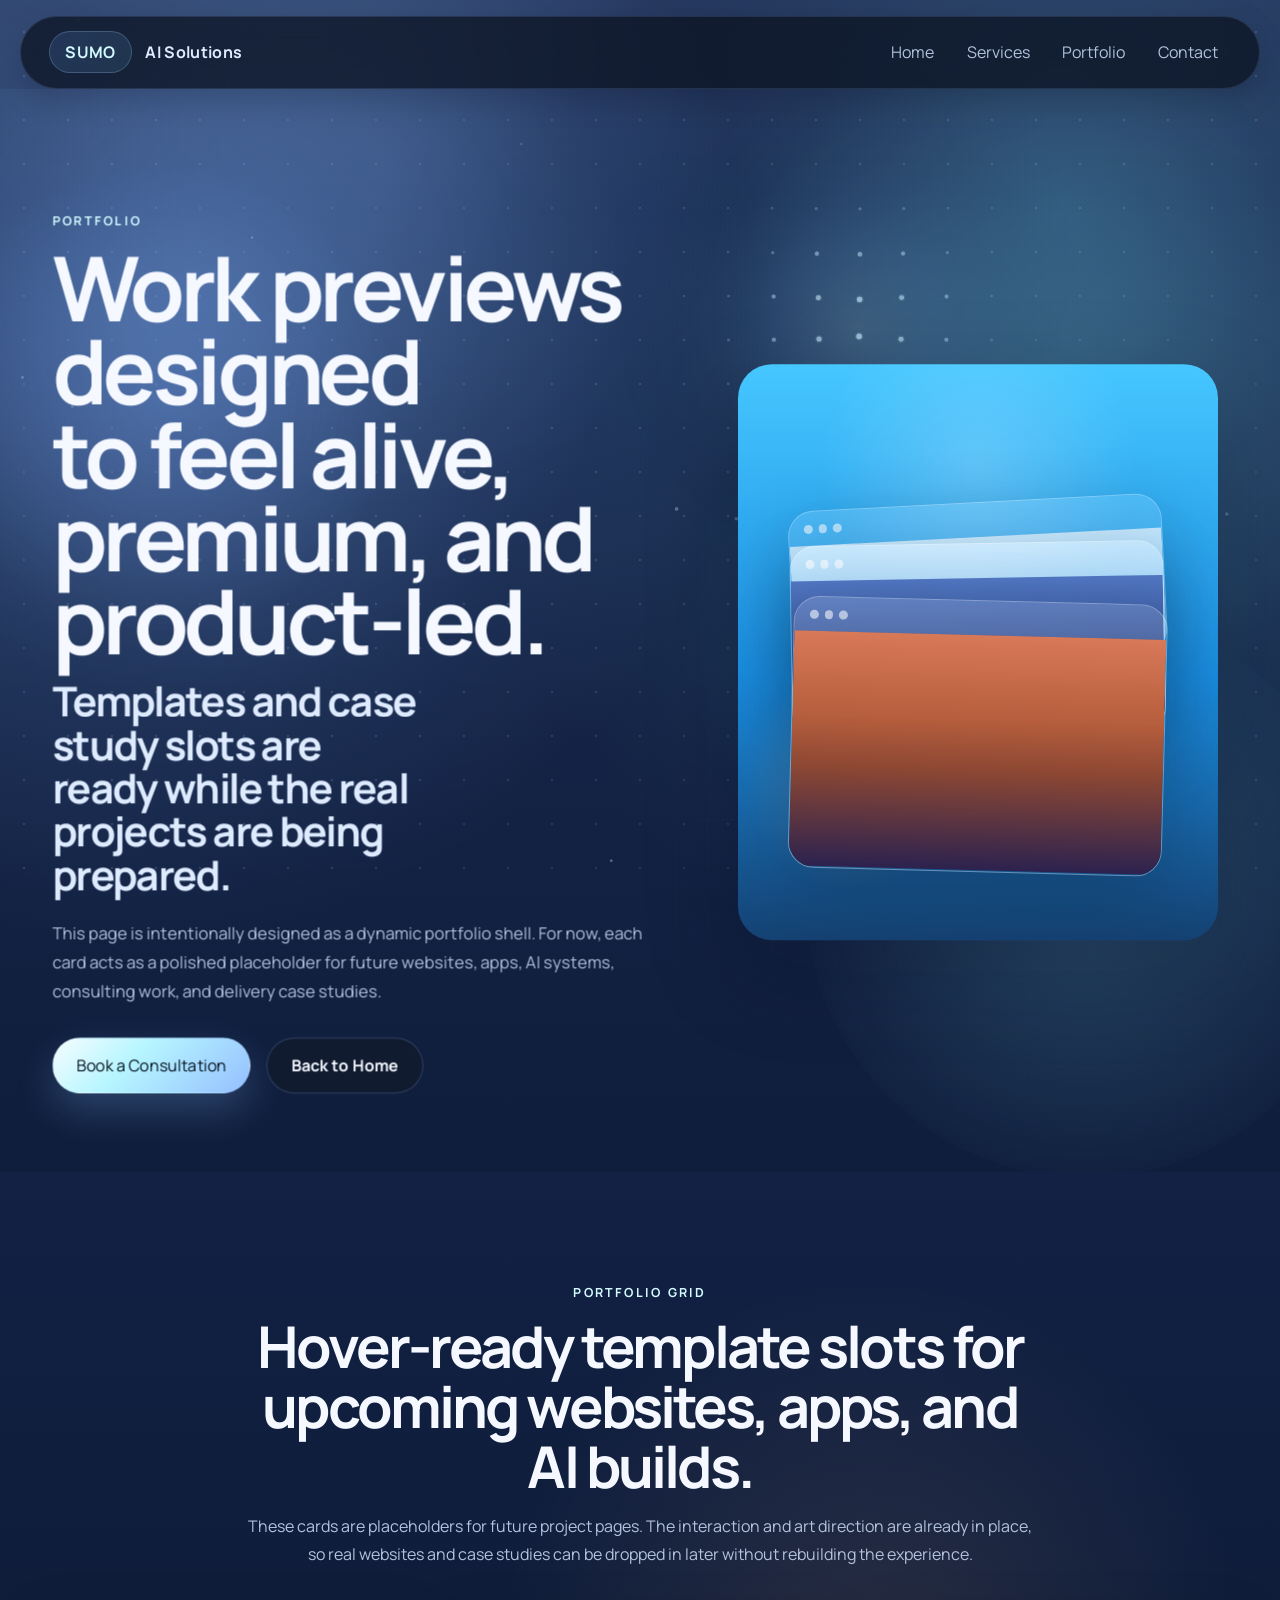
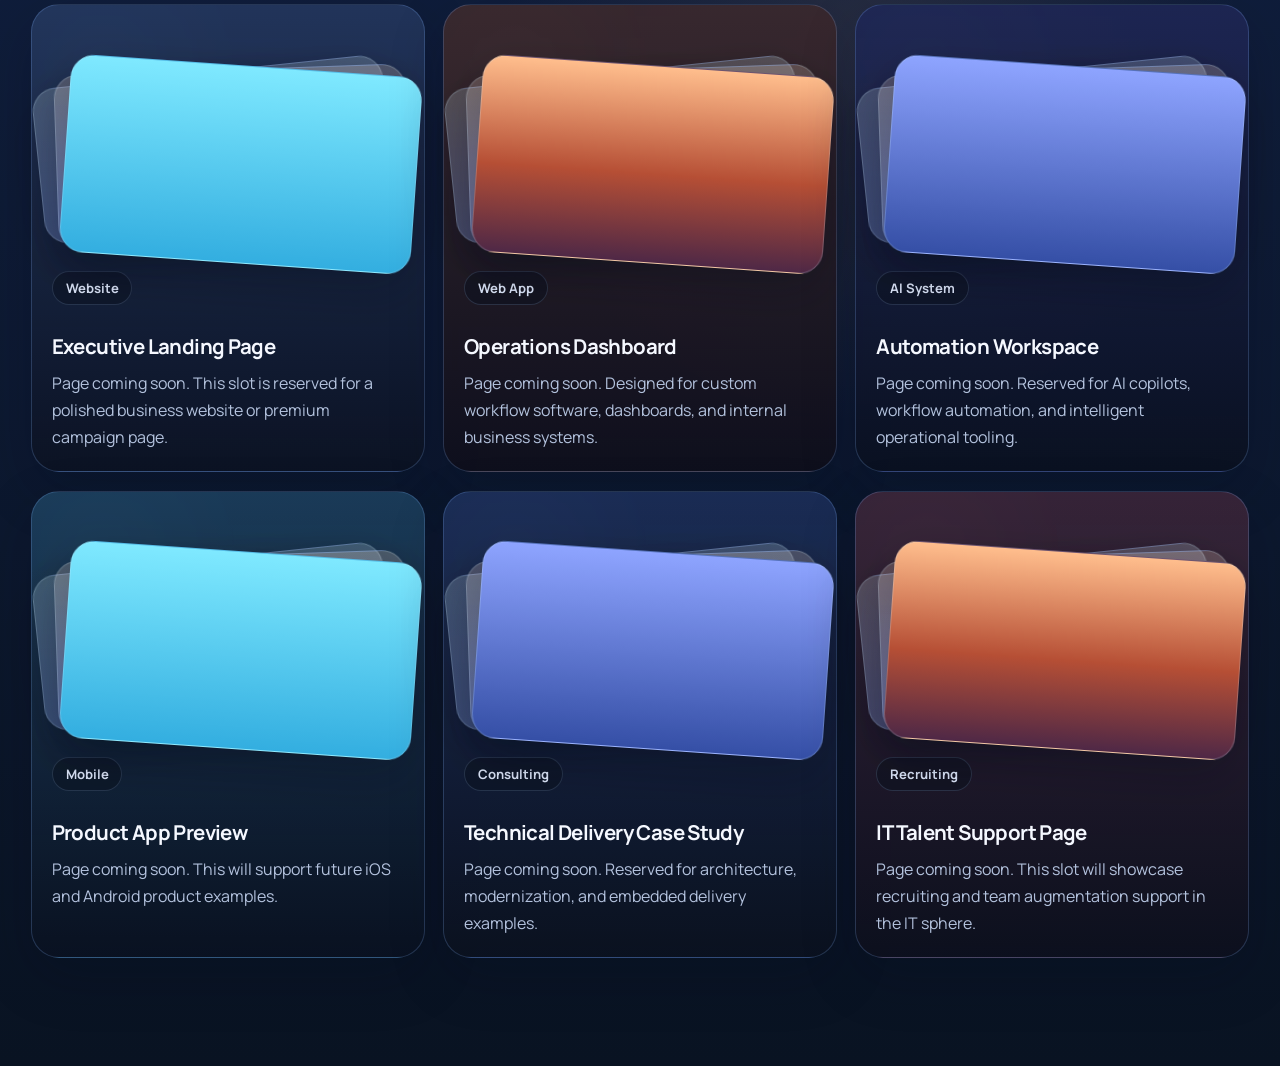
==== portfolio/index.html @ f22c7a48 "style changes and backend fixes" ====
<!DOCTYPE html>
<html lang="en">
<head>
  <meta charset="UTF-8">
  <meta name="viewport" content="width=device-width, initial-scale=1.0">
  <meta http-equiv="x-dns-prefetch-control" content="on">
  <meta name="robots" content="index, follow, max-image-preview:large, max-snippet:-1, max-video-preview:-1">
  <meta name="author" content="SUMO AI Solutions">
  <meta name="theme-color" content="#16315b">
  <meta
    name="description"
    content="Explore portfolio previews from SUMO AI Solutions across websites, web applications, mobile apps, AI automation, AI business integration, software consulting, IT services, technical delivery, and recruiting support."
  >
  <meta
    name="keywords"
    content="SUMO AI Solutions portfolio, website portfolio, business website portfolio, landing page portfolio, web application portfolio, custom software portfolio, mobile app portfolio, iOS app portfolio, Android app portfolio, AI automation portfolio, AI integration case studies, AI consulting portfolio, business automation portfolio, consulting case studies, IT solutions portfolio, IT services portfolio, systems integration portfolio, technical delivery portfolio, recruiting support portfolio, digital product portfolio"
  >
  <link rel="icon" type="image/svg+xml" href="../assets/favicon-sumo-mark.svg?v=20260413-1">
  <link rel="shortcut icon" href="../assets/favicon-sumo-mark.svg?v=20260413-1">
  <link rel="canonical" href="https://sumoaisolutions.com/portfolio/">
  <meta property="og:type" content="website">
  <meta property="og:site_name" content="SUMO AI Solutions">
  <meta property="og:title" content="SUMO AI Solutions Portfolio | Websites, Web Apps, AI Systems">
  <meta
    property="og:description"
    content="Portfolio previews for websites, web applications, mobile apps, AI systems, software consulting work, IT services, and technical delivery."
  >
  <meta property="og:url" content="https://sumoaisolutions.com/portfolio/">
  <meta property="og:image" content="https://sumoaisolutions.com/assets/sketches/sumo-banner.svg">
  <meta name="twitter:card" content="summary_large_image">
  <meta name="twitter:title" content="SUMO AI Solutions Portfolio | Websites, Web Apps, AI Systems">
  <meta
    name="twitter:description"
    content="Portfolio previews for websites, web applications, mobile apps, AI automation systems, software consulting work, IT services, and technical delivery."
  >
  <meta name="twitter:image" content="https://sumoaisolutions.com/assets/sketches/sumo-banner.svg">
  <title>SUMO AI Solutions Portfolio | Websites, Web Apps, AI Systems</title>
  <link rel="dns-prefetch" href="//fonts.googleapis.com">
  <link rel="dns-prefetch" href="//fonts.gstatic.com">
  <link rel="preconnect" href="https://fonts.googleapis.com">
  <link rel="preconnect" href="https://fonts.gstatic.com" crossorigin>
  <link
    href="https://fonts.googleapis.com/css2?family=Manrope:wght@400;700;800&display=swap"
    rel="stylesheet"
  >
  <link rel="preload" href="../style.css?v=20260413-1" as="style">
  <link rel="stylesheet" href="../style.css?v=20260413-1">
  <script type="application/ld+json">
    {
      "@context": "https://schema.org",
      "@graph": [
        {
          "@type": "CollectionPage",
          "@id": "https://sumoaisolutions.com/portfolio/#page",
          "url": "https://sumoaisolutions.com/portfolio/",
          "name": "SUMO AI Solutions Portfolio",
          "description": "Portfolio previews and future case studies for websites, web apps, mobile apps, AI integration, automation systems, software consulting, IT services, and technical delivery.",
          "isPartOf": {
            "@type": "WebSite",
            "@id": "https://sumoaisolutions.com/#website"
          }
        },
        {
          "@type": "BreadcrumbList",
          "itemListElement": [
            {
              "@type": "ListItem",
              "position": 1,
              "name": "Home",
              "item": "https://sumoaisolutions.com/"
            },
            {
              "@type": "ListItem",
              "position": 2,
              "name": "Portfolio",
              "item": "https://sumoaisolutions.com/portfolio/"
            }
          ]
        }
      ]
    }
  </script>
</head>
<body>
  <canvas class="dot-grid" id="dotGrid" aria-hidden="true"></canvas>

  <div class="page-shell">
    <header class="site-header">
      <a class="brand" href="../" aria-label="SUMO AI Solutions home">
        <span class="brand-mark">SUMO</span>
        <span class="brand-text">AI Solutions</span>
      </a>

      <nav class="site-nav" aria-label="Primary">
        <a href="../">Home</a>
        <a href="../#services">Services</a>
        <a href="./">Portfolio</a>
        <a href="../#contact">Contact</a>
      </nav>
    </header>

    <main>
      <section class="hero" id="portfolio">
        <div class="hero-backdrop" aria-hidden="true">
          <span class="hero-orb hero-orb-one" data-parallax-depth="18"></span>
          <span class="hero-orb hero-orb-two" data-parallax-depth="28"></span>
          <span class="hero-grid-plane" data-parallax-depth="10"></span>
        </div>

        <div class="hero-inner">
          <div class="hero-copy-shell" data-reveal>
            <div class="hero-copy" data-parallax-depth="12">
              <p class="eyebrow">Portfolio</p>
              <h1>Work previews designed to feel alive, premium, and product-led.</h1>
              <h2>Templates and case study slots are ready while the real projects are being prepared.</h2>
              <p class="hero-text">
                This page is intentionally designed as a dynamic portfolio shell. For now, each card acts as a
                polished placeholder for future websites, apps, AI systems, consulting work, and delivery case studies.
              </p>

              <div class="hero-actions">
                <button class="button button-primary" type="button" data-open-consultation>Book a Consultation</button>
                <a class="button button-secondary" href="../">Back to Home</a>
              </div>
            </div>
          </div>

          <div class="hero-panel-shell" data-reveal style="--reveal-delay: 160ms;">
            <div class="portfolio-hero-showcase" data-parallax-depth="20" aria-hidden="true">
              <div class="showcase-sky"></div>
              <div class="showcase-card showcase-card-back">
                <div class="showcase-browser-top">
                  <span></span>
                  <span></span>
                  <span></span>
                </div>
                <div class="showcase-card-fill showcase-card-fill-soft"></div>
              </div>
              <div class="showcase-card showcase-card-mid">
                <div class="showcase-browser-top">
                  <span></span>
                  <span></span>
                  <span></span>
                </div>
                <div class="showcase-card-fill showcase-card-fill-ui"></div>
              </div>
              <div class="showcase-card showcase-card-front">
                <div class="showcase-browser-top">
                  <span></span>
                  <span></span>
                  <span></span>
                </div>
                <div class="showcase-card-fill showcase-card-fill-sunset"></div>
              </div>
            </div>
          </div>
        </div>
      </section>

      <section class="section portfolio-gallery-section">
        <div class="portfolio-gallery-head" data-reveal>
          <p class="eyebrow">Portfolio Grid</p>
          <h2>Hover-ready template slots for upcoming websites, apps, and AI builds.</h2>
          <p>
            These cards are placeholders for future project pages. The interaction and art direction are already in place,
            so real websites and case studies can be dropped in later without rebuilding the experience.
          </p>
        </div>

        <div class="portfolio-grid">
          <article class="portfolio-template-card template-azure glass-panel" data-reveal style="--reveal-delay: 40ms;">
            <div class="template-stack">
              <div class="template-layer layer-back"></div>
              <div class="template-layer layer-mid"></div>
              <div class="template-layer layer-front"></div>
            </div>
            <div class="template-copy">
              <span class="card-tag">Website</span>
              <h3>Executive Landing Page</h3>
              <p>Page coming soon. This slot is reserved for a polished business website or premium campaign page.</p>
            </div>
          </article>

          <article class="portfolio-template-card template-sunset glass-panel" data-reveal style="--reveal-delay: 80ms;">
            <div class="template-stack">
              <div class="template-layer layer-back"></div>
              <div class="template-layer layer-mid"></div>
              <div class="template-layer layer-front"></div>
            </div>
            <div class="template-copy">
              <span class="card-tag">Web App</span>
              <h3>Operations Dashboard</h3>
              <p>Page coming soon. Designed for custom workflow software, dashboards, and internal business systems.</p>
            </div>
          </article>

          <article class="portfolio-template-card template-indigo glass-panel" data-reveal style="--reveal-delay: 120ms;">
            <div class="template-stack">
              <div class="template-layer layer-back"></div>
              <div class="template-layer layer-mid"></div>
              <div class="template-layer layer-front"></div>
            </div>
            <div class="template-copy">
              <span class="card-tag">AI System</span>
              <h3>Automation Workspace</h3>
              <p>Page coming soon. Reserved for AI copilots, workflow automation, and intelligent operational tooling.</p>
            </div>
          </article>

          <article class="portfolio-template-card template-skyline glass-panel" data-reveal style="--reveal-delay: 160ms;">
            <div class="template-stack">
              <div class="template-layer layer-back"></div>
              <div class="template-layer layer-mid"></div>
              <div class="template-layer layer-front"></div>
            </div>
            <div class="template-copy">
              <span class="card-tag">Mobile</span>
              <h3>Product App Preview</h3>
              <p>Page coming soon. This will support future iOS and Android product examples.</p>
            </div>
          </article>

          <article class="portfolio-template-card template-aurora glass-panel" data-reveal style="--reveal-delay: 200ms;">
            <div class="template-stack">
              <div class="template-layer layer-back"></div>
              <div class="template-layer layer-mid"></div>
              <div class="template-layer layer-front"></div>
            </div>
            <div class="template-copy">
              <span class="card-tag">Consulting</span>
              <h3>Technical Delivery Case Study</h3>
              <p>Page coming soon. Reserved for architecture, modernization, and embedded delivery examples.</p>
            </div>
          </article>

          <article class="portfolio-template-card template-signal glass-panel" data-reveal style="--reveal-delay: 240ms;">
            <div class="template-stack">
              <div class="template-layer layer-back"></div>
              <div class="template-layer layer-mid"></div>
              <div class="template-layer layer-front"></div>
            </div>
            <div class="template-copy">
              <span class="card-tag">Recruiting</span>
              <h3>IT Talent Support Page</h3>
              <p>Page coming soon. This slot will showcase recruiting and team augmentation support in the IT sphere.</p>
            </div>
          </article>
        </div>
      </section>
    </main>
  </div>

  <div class="consultation-modal" id="consultationModal" hidden>
    <div class="consultation-overlay" data-close-consultation></div>
    <div class="consultation-dialog glass-panel" role="dialog" aria-modal="true" aria-labelledby="consultationTitle">
      <button class="consultation-close" type="button" aria-label="Close consultation form" data-close-consultation>&times;</button>

      <div class="consultation-head">
        <p class="eyebrow">Book a Consultation</p>
        <h2 id="consultationTitle">Tell us what you are trying to build.</h2>
        <p>
          Share the project details, requirements, and any examples or ideas in one clear brief.
          Your request and attachments are sent directly to SUMO AI Solutions for review.
        </p>
      </div>

      <form class="consultation-form" id="consultationForm" data-endpoint="https://script.google.com/macros/s/AKfycbzSDoKrP5WWN14kzDUCTtE5N9jBej-nVHb2ZEJLPkccyhfFOqykzQCnPzPtrISZbTLETw/exec">
        <div class="form-grid">
          <label class="form-field">
            <span>First Name</span>
            <input type="text" name="first_name" placeholder="John" required>
          </label>
          <label class="form-field">
            <span>Last Name</span>
            <input type="text" name="last_name" placeholder="Smith" required>
          </label>
          <label class="form-field">
            <span>Email</span>
            <input type="email" name="email" placeholder="john@company.com" required>
          </label>
          <label class="form-field">
            <span>Phone Number</span>
            <input type="tel" name="phone" placeholder="+1 (555) 123-4567">
          </label>
          <label class="form-field form-field-full">
            <span>What are you trying to accomplish?</span>
            <textarea name="project_description" rows="6" placeholder="Describe the website, app, AI automation, or technical system you want to build. You can also include example links, ideas, or references in this same message." required></textarea>
          </label>
          <label class="form-field form-field-full">
            <span>Attachments</span>
            <input type="file" name="attachments" multiple accept=".pdf,.doc,.docx,.txt,.png,.jpg,.jpeg,.zip">
            <small>Attach briefs, screenshots, requirement docs, or wireframes. Up to 10 MB per file.</small>
          </label>
        </div>

        <div class="consultation-actions">
          <button class="button button-primary" type="submit">Send Consultation Request</button>
          <button class="button button-secondary" type="button" data-close-consultation>Cancel</button>
        </div>

        <p class="consultation-status" id="consultationStatus" aria-live="polite">
          Share your project details and attachments. We will receive them by email and in Google Drive.
        </p>
      </form>
    </div>
  </div>

  <script src="../script.js?v=20260413-1"></script>
</body>
</html>
---- style.css ----
:root {
  --bg: #182b53;
  --bg-deep: #0d1831;
  --bg-soft: #21477d;
  --surface: rgba(16, 27, 48, 0.76);
  --surface-soft: rgba(22, 38, 68, 0.74);
  --surface-strong: rgba(20, 33, 61, 0.88);
  --border: rgba(134, 181, 255, 0.22);
  --border-strong: rgba(195, 230, 255, 0.34);
  --text: #f5f8ff;
  --muted: #b3c2dd;
  --muted-strong: #e1ebff;
  --cyan: #8feeff;
  --cyan-strong: #d3fbff;
  --blue: #8ab7ff;
  --blue-soft: #c3d9ff;
  --amber: #ffb26f;
  --shadow-soft: 0 20px 56px rgba(5, 12, 28, 0.2);
  --shadow-medium: 0 28px 84px rgba(4, 10, 24, 0.28);
  --radius-xl: 32px;
  --radius-lg: 24px;
  --radius-md: 18px;
  --container: 1880px;
  --hero-container: 1880px;
  --ease-out: cubic-bezier(0.22, 1, 0.36, 1);
}

* {
  box-sizing: border-box;
}

html {
  scroll-behavior: smooth;
}

.hero,
.section,
.site-footer {
  scroll-margin-top: 118px;
}

body {
  margin: 0;
  min-width: 320px;
  font-family: "Manrope", sans-serif;
  color: var(--text);
  background:
    radial-gradient(circle at 10% 12%, rgba(133, 186, 255, 0.3), transparent 24%),
    radial-gradient(circle at 84% 16%, rgba(129, 232, 255, 0.18), transparent 24%),
    radial-gradient(circle at 68% 62%, rgba(255, 189, 132, 0.1), transparent 20%),
    linear-gradient(180deg, #1a2d56 0%, #112042 48%, #091322 100%);
  overflow-x: hidden;
}

body::before {
  content: "";
  position: fixed;
  inset: 0;
  background:
    linear-gradient(180deg, rgba(255, 255, 255, 0.05), transparent 24%),
    radial-gradient(circle at 30% 18%, rgba(131, 184, 255, 0.14), transparent 30%),
    radial-gradient(circle at 76% 70%, rgba(126, 238, 255, 0.11), transparent 26%);
  pointer-events: none;
  z-index: 0;
}

a {
  color: inherit;
  text-decoration: none;
}

button,
a,
canvas {
  -webkit-tap-highlight-color: transparent;
}

.dot-grid {
  position: fixed;
  inset: 0;
  width: 100%;
  height: 100%;
  z-index: 0;
  pointer-events: none;
  transform: translateZ(0);
  backface-visibility: hidden;
}

.page-shell {
  position: relative;
  z-index: 1;
  width: 100%;
}

main,
.section,
.site-footer {
  width: 100%;
}

.site-header {
  width: min(calc(100vw - 40px), var(--hero-container));
  position: sticky;
  top: 1rem;
  z-index: 30;
  display: flex;
  align-items: center;
  justify-content: space-between;
  gap: 1.5rem;
  margin: 1rem auto 0;
  padding-inline: clamp(20px, 2.2vw, 34px);
  padding-top: 0.9rem;
  padding-bottom: 0.9rem;
  border: 1px solid rgba(150, 190, 255, 0.14);
  border-radius: 999px;
  background: rgba(10, 17, 31, 0.72);
  backdrop-filter: blur(14px);
  -webkit-backdrop-filter: blur(14px);
  box-shadow: 0 10px 30px rgba(2, 7, 18, 0.18);
}

.brand {
  display: inline-flex;
  align-items: center;
  gap: 0.85rem;
  font-weight: 700;
  letter-spacing: 0.02em;
}

.brand-mark {
  display: inline-flex;
  align-items: center;
  justify-content: center;
  min-width: 3.65rem;
  padding: 0.56rem 0.95rem;
  border-radius: 999px;
  border: 1px solid rgba(172, 219, 255, 0.22);
  background: linear-gradient(135deg, rgba(104, 151, 255, 0.18), rgba(119, 229, 255, 0.1));
  color: var(--cyan-strong);
}

.brand-text {
  color: var(--muted-strong);
}

.site-nav {
  display: inline-flex;
  align-items: center;
  gap: 0.4rem;
  flex-wrap: wrap;
}

.site-nav a,
.footer-links a,
.text-link {
  position: relative;
  color: var(--muted);
  transition: color 180ms ease, transform 180ms ease;
}

.site-nav a {
  padding: 0.55rem 0.82rem;
  border-radius: 999px;
}

.site-nav a::after,
.footer-links a::after,
.text-link::after {
  content: "";
  position: absolute;
  left: 0.8rem;
  right: 0.8rem;
  bottom: 0.35rem;
  height: 1px;
  transform: scaleX(0);
  transform-origin: left;
  background: linear-gradient(90deg, rgba(185, 245, 255, 0.95), rgba(125, 174, 255, 0.82));
  transition: transform 220ms var(--ease-out);
}

.footer-links a::after,
.text-link::after {
  left: 0;
  right: 0;
  bottom: -0.18rem;
}

.site-nav a:hover,
.site-nav a:focus-visible,
.footer-links a:hover,
.footer-links a:focus-visible,
.text-link:hover,
.text-link:focus-visible {
  color: var(--text);
}

.site-nav a:hover::after,
.site-nav a:focus-visible::after,
.footer-links a:hover::after,
.footer-links a:focus-visible::after,
.text-link:hover::after,
.text-link:focus-visible::after {
  transform: scaleX(1);
}

.hero {
  position: relative;
  width: 100%;
  min-height: 100vh;
  min-height: 100svh;
  overflow: hidden;
  isolation: isolate;
  padding-block: clamp(110px, 13vh, 170px) clamp(68px, 9vh, 110px);
}

.hero::before {
  content: "";
  position: absolute;
  inset: 0;
  background:
    radial-gradient(circle at 16% 18%, rgba(138, 184, 255, 0.22), transparent 30%),
    radial-gradient(circle at 84% 24%, rgba(130, 234, 255, 0.16), transparent 26%),
    linear-gradient(180deg, rgba(10, 16, 30, 0.02), rgba(10, 16, 30, 0.18));
  pointer-events: none;
  z-index: -2;
}

.hero-inner {
  position: relative;
  width: min(calc(100vw - 40px), var(--hero-container));
  max-width: none;
  min-height: calc(100vh - clamp(178px, 22vh, 240px));
  min-height: calc(100svh - clamp(178px, 22vh, 240px));
  margin: 0 auto;
  padding-inline: clamp(20px, 2.8vw, 52px);
  display: grid;
  grid-template-columns: minmax(0, 1fr) minmax(380px, 520px);
  align-items: center;
  gap: clamp(2rem, 4.4vw, 6rem);
}

.hero-backdrop {
  position: absolute;
  inset: 0;
  z-index: -1;
  pointer-events: none;
}

.hero-orb,
.hero-grid-plane,
.hero-copy,
.hero-panel {
  will-change: transform;
}

.hero-orb {
  position: absolute;
  border-radius: 50%;
}

.hero-orb-one {
  top: 7%;
  left: -4rem;
  width: min(36vw, 31rem);
  height: min(36vw, 31rem);
  background: radial-gradient(circle, rgba(125, 169, 255, 0.24) 0%, rgba(125, 169, 255, 0.08) 52%, transparent 76%);
}

.hero-orb-two {
  right: -6rem;
  bottom: 0;
  width: min(44vw, 38rem);
  height: min(44vw, 38rem);
  background: radial-gradient(circle, rgba(130, 232, 255, 0.2) 0%, rgba(130, 232, 255, 0.06) 54%, transparent 78%);
}

.hero-grid-plane {
  position: absolute;
  right: clamp(2rem, 5vw, 5rem);
  bottom: clamp(1rem, 4vw, 3rem);
  width: min(42vw, 34rem);
  height: min(24vw, 20rem);
  border-radius: 24px;
  opacity: 0.34;
  background:
    linear-gradient(rgba(166, 207, 255, 0.07) 1px, transparent 1px),
    linear-gradient(90deg, rgba(166, 207, 255, 0.07) 1px, transparent 1px);
  background-size: 32px 32px;
  mask-image: linear-gradient(180deg, rgba(0, 0, 0, 0.95), transparent 100%);
}

.hero-copy-shell,
.hero-panel-shell {
  position: relative;
  z-index: 1;
  width: 100%;
}

.hero-panel-shell {
  display: flex;
  justify-content: flex-end;
}

.hero-copy {
  max-width: 860px;
}

.eyebrow {
  display: inline-flex;
  align-items: center;
  gap: 0.45rem;
  margin: 0 0 1rem;
  color: var(--cyan-strong);
  text-transform: uppercase;
  letter-spacing: 0.18em;
  font-size: 0.78rem;
  font-weight: 700;
}

.hero h1,
.hero h2,
.section-heading h2,
.contact-copy h2,
.portfolio-copy h2 {
  margin: 0;
}

.hero h1 {
  font-size: clamp(3.1rem, 7vw, 6.6rem);
  line-height: 0.93;
  letter-spacing: -0.05em;
  text-wrap: balance;
}

.hero h2 {
  margin-top: 1.1rem;
  max-width: 14ch;
  font-size: clamp(1.55rem, 3.2vw, 2.8rem);
  line-height: 1.06;
  letter-spacing: -0.04em;
  color: #deebff;
}

.hero-text,
.section-heading p,
.service-card p,
.audience-card p,
.about-copy p,
.about-card p,
.metric-card p,
.highlight-card p,
.contact-copy p,
.portfolio-copy p,
.site-footer p,
.hero-footnote,
.panel-footer-copy p {
  color: var(--muted);
  line-height: 1.75;
}

.hero-text {
  max-width: 62ch;
  margin: 1.35rem 0 0;
  font-size: 1.04rem;
}

.hero-actions,
.contact-actions,
.portfolio-actions {
  display: flex;
  flex-wrap: wrap;
  gap: 1rem;
  margin-top: 2rem;
}

.hero-badges {
  display: flex;
  flex-wrap: wrap;
  gap: 0.75rem;
  margin-top: 1.6rem;
}

.hero-badges a,
.card-tag {
  display: inline-flex;
  align-items: center;
  justify-content: center;
  min-height: 2rem;
  padding: 0.45rem 0.8rem;
  border-radius: 999px;
  border: 1px solid rgba(167, 204, 255, 0.16);
  background: rgba(11, 17, 31, 0.5);
  color: var(--muted-strong);
  font-size: 0.82rem;
  font-weight: 700;
}

.hero-badges a {
  transition:
    transform 220ms var(--ease-out),
    border-color 220ms var(--ease-out),
    background-color 220ms var(--ease-out),
    box-shadow 220ms var(--ease-out);
}

.hero-badges a:hover,
.hero-badges a:focus-visible {
  transform: translateY(-2px);
  border-color: rgba(183, 235, 255, 0.28);
  background: rgba(16, 25, 44, 0.84);
  box-shadow: 0 14px 28px rgba(4, 10, 24, 0.16);
}

.hero-footnote {
  max-width: 58ch;
  margin: 1rem 0 0;
}

.button {
  display: inline-flex;
  align-items: center;
  justify-content: center;
  min-height: 3.5rem;
  padding: 0.95rem 1.45rem;
  border-radius: 999px;
  border: 1px solid transparent;
  font-weight: 700;
  letter-spacing: 0.01em;
  transition:
    transform 220ms var(--ease-out),
    box-shadow 220ms var(--ease-out),
    border-color 220ms var(--ease-out),
    background-color 220ms var(--ease-out),
    color 220ms var(--ease-out);
}

button.button {
  cursor: pointer;
  font: inherit;
}

.button[disabled] {
  cursor: wait;
  opacity: 0.74;
  transform: none;
}

.button:hover,
.button:focus-visible {
  transform: translateY(-2px);
}

.button-primary {
  color: #03101d;
  background: linear-gradient(135deg, #f6fdff 0%, #b6f6ff 40%, #96bfff 100%);
  box-shadow: 0 16px 38px rgba(133, 191, 255, 0.24);
}

.button-primary:hover,
.button-primary:focus-visible {
  box-shadow: 0 18px 40px rgba(133, 191, 255, 0.28);
}

.button-secondary {
  color: var(--text);
  background: rgba(17, 27, 46, 0.8);
  border-color: rgba(164, 198, 255, 0.22);
}

.button-secondary:hover,
.button-secondary:focus-visible {
  border-color: rgba(180, 235, 255, 0.3);
  background: rgba(16, 25, 43, 0.94);
}

.glass-panel {
  background:
    linear-gradient(180deg, rgba(23, 35, 61, 0.82), rgba(13, 20, 36, 0.76)),
    linear-gradient(145deg, rgba(255, 255, 255, 0.045), transparent 46%);
  border: 1px solid var(--border);
  box-shadow: var(--shadow-soft);
}

.hero-panel,
.service-card,
.audience-card,
.about-copy,
.about-card,
.portfolio-card,
.contact-card {
  position: relative;
  overflow: hidden;
}

.hero-panel::before,
.service-card::before,
.audience-card::before,
.about-copy::before,
.about-card::before,
.portfolio-card::before,
.contact-card::before {
  content: "";
  position: absolute;
  inset: 0;
  background: linear-gradient(135deg, rgba(172, 214, 255, 0.08), transparent 42%);
  pointer-events: none;
}

.hero-panel {
  width: min(100%, 33rem);
  padding: 1.35rem;
  border-radius: var(--radius-xl);
  box-shadow: var(--shadow-medium);
}

.panel-top,
.panel-footer,
.footer-meta {
  display: flex;
  align-items: center;
  justify-content: space-between;
  gap: 1rem;
}

.panel-kicker {
  display: inline-flex;
  margin-bottom: 0.45rem;
  color: var(--cyan-strong);
  font-size: 0.78rem;
  font-weight: 800;
  letter-spacing: 0.14em;
  text-transform: uppercase;
}

.panel-top strong {
  display: block;
  max-width: 19ch;
  font-size: 1.1rem;
  line-height: 1.25;
  letter-spacing: -0.03em;
}

.panel-live {
  display: inline-flex;
  align-items: center;
  gap: 0.5rem;
  padding: 0.5rem 0.82rem;
  border-radius: 999px;
  border: 1px solid rgba(168, 236, 255, 0.16);
  background: rgba(11, 18, 32, 0.74);
  color: var(--muted-strong);
  font-size: 0.82rem;
  font-weight: 700;
}

.panel-live-dot {
  width: 0.52rem;
  height: 0.52rem;
  border-radius: 50%;
  background: var(--cyan);
  box-shadow: 0 0 10px rgba(134, 232, 255, 0.55);
}

.metric-card {
  margin-top: 1rem;
  padding: 1.4rem;
  border-radius: 22px;
  background:
    linear-gradient(135deg, rgba(91, 136, 246, 0.24), rgba(124, 230, 255, 0.12)),
    rgba(16, 26, 46, 0.84);
  border: 1px solid var(--border-strong);
}

.metric-label {
  display: block;
  margin-bottom: 0.5rem;
  color: var(--cyan-strong);
  font-size: 0.8rem;
  font-weight: 700;
  letter-spacing: 0.12em;
  text-transform: uppercase;
}

.metric-card strong {
  display: block;
  font-size: 1.48rem;
  line-height: 1.16;
  letter-spacing: -0.04em;
}

.metric-card p {
  margin: 0.8rem 0 0;
}

.hero-highlights {
  display: grid;
  gap: 0.9rem;
  margin-top: 1rem;
}

.highlight-card {
  position: relative;
  overflow: hidden;
  padding: 1.1rem 1.08rem;
  border-radius: 20px;
  background: rgba(15, 24, 43, 0.72);
  border: 1px solid rgba(145, 183, 255, 0.14);
  transition:
    transform 220ms var(--ease-out),
    border-color 220ms var(--ease-out),
    background-color 220ms var(--ease-out),
    box-shadow 220ms var(--ease-out);
}

.highlight-card::after {
  content: "";
  position: absolute;
  inset: 0;
  background: linear-gradient(118deg, transparent 18%, rgba(182, 234, 255, 0.16) 50%, transparent 82%);
  opacity: 0;
  transform: translateX(-34%);
  pointer-events: none;
}

.highlight-card:hover,
.highlight-card.is-active {
  transform: translateY(-6px) scale(1.015);
  border-color: rgba(182, 234, 255, 0.32);
  background: rgba(15, 24, 42, 0.94);
  box-shadow: 0 22px 42px rgba(2, 7, 18, 0.24);
}

.highlight-card:hover::after,
.highlight-card.is-active::after {
  opacity: 1;
  animation: highlightSweep 880ms var(--ease-out);
}

.highlight-card.is-active {
  animation: highlightCardPulse 900ms var(--ease-out);
}

.highlight-card span {
  display: inline-flex;
  margin-bottom: 0.7rem;
  color: var(--cyan);
  font-size: 0.9rem;
  font-weight: 800;
  letter-spacing: 0.14em;
}

.highlight-card h3,
.service-card h3,
.audience-card h3,
.about-card h3 {
  margin: 0 0 0.78rem;
  font-size: 1.14rem;
  line-height: 1.22;
  letter-spacing: -0.025em;
}

.highlight-card p,
.service-card p,
.audience-card p,
.about-card p,
.about-copy p,
.portfolio-copy p,
.contact-copy p,
.panel-footer-copy p {
  margin: 0;
}

.panel-footer {
  margin-top: 1rem;
  padding-top: 0.9rem;
  border-top: 1px solid rgba(144, 180, 255, 0.12);
}

.panel-footer-copy span {
  display: inline-flex;
  margin-bottom: 0.35rem;
  color: var(--blue-soft);
  font-size: 0.78rem;
  font-weight: 800;
  letter-spacing: 0.12em;
  text-transform: uppercase;
}

.section {
  padding-block: clamp(72px, 9vw, 108px);
  padding-inline: 0;
}

.section > * {
  width: 100%;
  max-width: var(--hero-container);
  margin-inline: auto;
  padding-inline: clamp(16px, 2.4vw, 52px);
}

.section-heading {
  max-width: 780px;
}

.services-intro {
  position: relative;
  display: grid;
  grid-template-columns: minmax(0, 1.1fr) minmax(320px, 0.9fr);
  gap: 2rem;
  align-items: stretch;
  padding: 2rem;
  border-radius: var(--radius-xl);
  background:
    linear-gradient(135deg, rgba(109, 168, 255, 0.16), rgba(119, 229, 255, 0.08)),
    linear-gradient(180deg, rgba(25, 38, 66, 0.86), rgba(12, 19, 34, 0.82));
}

.section-spotlight {
  overflow: hidden;
  transition:
    transform 260ms var(--ease-out),
    border-color 260ms var(--ease-out),
    box-shadow 260ms var(--ease-out);
}

.section-spotlight::after {
  content: "";
  position: absolute;
  inset: 0;
  background: linear-gradient(112deg, transparent 16%, rgba(210, 242, 255, 0.14) 50%, transparent 84%);
  opacity: 0;
  transform: translateX(-38%);
  pointer-events: none;
}

.section-spotlight.is-guided {
  border-color: rgba(195, 230, 255, 0.4);
  box-shadow: 0 28px 78px rgba(7, 14, 30, 0.24);
}

.section-spotlight.is-guided::after {
  animation: spotlightSweep 980ms var(--ease-out);
}

.services-intro-copy h2 {
  font-size: clamp(2.2rem, 4.6vw, 4.1rem);
  line-height: 1.04;
  letter-spacing: -0.05em;
  text-wrap: balance;
}

.services-intro-copy p:last-child {
  margin: 1.15rem 0 0;
  max-width: 60ch;
}

.services-intro-metrics {
  display: grid;
  gap: 0.9rem;
}

.intro-metric {
  padding: 1rem 1.05rem;
  border-radius: 20px;
  background: rgba(12, 21, 38, 0.52);
  border: 1px solid rgba(187, 226, 255, 0.14);
  transition:
    transform 220ms var(--ease-out),
    border-color 220ms var(--ease-out),
    box-shadow 220ms var(--ease-out),
    background-color 220ms var(--ease-out);
}

.section-spotlight .intro-metric:hover,
.section-spotlight .intro-metric:focus-within {
  transform: translateY(-3px);
  border-color: rgba(196, 235, 255, 0.24);
  box-shadow: 0 16px 36px rgba(2, 7, 18, 0.16);
  background: rgba(13, 22, 40, 0.72);
}

.section-spotlight.is-guided .intro-metric {
  animation: spotlightMetricLift 760ms var(--ease-out) both;
}

.section-spotlight.is-guided .intro-metric:nth-child(2) {
  animation-delay: 90ms;
}

.section-spotlight.is-guided .intro-metric:nth-child(3) {
  animation-delay: 180ms;
}

.section-spotlight.is-guided .intro-metric:nth-child(4) {
  animation-delay: 270ms;
}

.intro-metric span {
  display: inline-flex;
  margin-bottom: 0.45rem;
  color: var(--cyan-strong);
  font-size: 0.82rem;
  font-weight: 800;
  letter-spacing: 0.14em;
  text-transform: uppercase;
}

.intro-metric h3 {
  margin: 0 0 0.62rem;
  font-size: 1.08rem;
  line-height: 1.25;
  letter-spacing: -0.02em;
}

.intro-metric p {
  margin: 0;
  color: var(--muted-strong);
  line-height: 1.6;
}

.spotlight-metrics .intro-metric {
  min-height: 100%;
}

.audience-metrics {
  grid-template-columns: repeat(2, minmax(0, 1fr));
  align-content: start;
}

.section-heading h2,
.contact-copy h2,
.portfolio-copy h2 {
  font-size: clamp(2.15rem, 4.2vw, 3.6rem);
  line-height: 1.08;
  letter-spacing: -0.045em;
  text-wrap: balance;
}

.section-heading p,
.portfolio-copy p {
  margin: 1rem 0 0;
}

.services-grid,
.audience-grid,
.about-points {
  display: grid;
  gap: 1rem;
  margin-top: 2rem;
}

.services-grid {
  grid-template-columns: repeat(3, minmax(0, 1fr));
}

.service-card,
.audience-card,
.about-card {
  scroll-margin-top: 140px;
  padding: 1.45rem;
  border-radius: var(--radius-lg);
  transition:
    transform 220ms var(--ease-out),
    border-color 220ms var(--ease-out),
    box-shadow 220ms var(--ease-out),
    background-color 220ms var(--ease-out);
}

.service-card:hover,
.service-card:focus-within,
.audience-card:hover,
.audience-card:focus-within,
.about-card:hover,
.about-card:focus-within {
  transform: translateY(-5px);
  border-color: rgba(178, 233, 255, 0.24);
  box-shadow: 0 18px 44px rgba(2, 7, 18, 0.18);
  background: linear-gradient(180deg, rgba(19, 29, 50, 0.9), rgba(11, 16, 29, 0.82));
}

.service-card.is-guided-target {
  animation: guidedCardFocus 980ms var(--ease-out);
  border-color: rgba(191, 235, 255, 0.34);
  box-shadow: 0 24px 56px rgba(4, 10, 24, 0.24);
}

.card-tag {
  margin-bottom: 0.95rem;
}

.audience-grid {
  grid-template-columns: repeat(4, minmax(0, 1fr));
}

.section-divider {
  width: min(calc(100vw - 20px), var(--hero-container));
  max-width: var(--hero-container);
  margin: 0 auto;
  padding-inline: clamp(16px, 2.4vw, 52px);
  display: flex;
  align-items: center;
  gap: 1rem;
}

.section-divider-line {
  flex: 1;
  height: 1px;
  background: linear-gradient(90deg, transparent, rgba(158, 212, 255, 0.42), transparent);
  background-size: 180% 100%;
  animation: dividerFlow 5.8s linear infinite;
}

.section-divider-core {
  width: 0.55rem;
  height: 0.55rem;
  flex: 0 0 auto;
  border-radius: 50%;
  background: rgba(175, 231, 255, 0.92);
  box-shadow:
    0 0 0 6px rgba(160, 218, 255, 0.08),
    0 0 20px rgba(153, 224, 255, 0.35);
  animation: dividerPulse 2.8s ease-in-out infinite;
}

.audience-card {
  min-height: 14rem;
}

.about-layout {
  display: grid;
  grid-template-columns: minmax(0, 1fr) minmax(0, 1.04fr);
  gap: 1rem;
  margin-top: 2rem;
}

.about-copy {
  padding: 1.8rem;
  border-radius: var(--radius-xl);
}

.about-copy p + p {
  margin-top: 1rem;
}

.about-points {
  grid-template-columns: repeat(3, minmax(0, 1fr));
}

.portfolio-card,
.contact-card {
  display: flex;
  align-items: center;
  justify-content: space-between;
  gap: 2rem;
  padding: 1.95rem;
  border-radius: var(--radius-xl);
}

.portfolio-copy,
.contact-copy {
  max-width: 58ch;
}

.portfolio-card {
  display: grid;
  grid-template-columns: minmax(0, 1fr) minmax(280px, 360px);
  align-items: center;
}

.portfolio-actions,
.contact-actions {
  align-items: center;
  justify-content: flex-start;
}

.portfolio-actions {
  grid-column: 1 / -1;
  margin-top: 0.4rem;
}

.portfolio-preview-stack {
  position: relative;
  height: 18rem;
  perspective: 1200px;
}

.portfolio-preview-frame {
  position: absolute;
  inset: auto 0 0 0;
  width: 100%;
  border-radius: 28px;
  border: 1px solid rgba(199, 232, 255, 0.28);
  overflow: hidden;
  box-shadow: 0 22px 64px rgba(5, 12, 28, 0.22);
  transition: transform 320ms var(--ease-out), box-shadow 320ms var(--ease-out);
}

.frame-back {
  height: 12rem;
  transform: translate3d(-1.2rem, -2.2rem, 0) rotate(-6deg);
}

.frame-mid {
  height: 13rem;
  transform: translate3d(0.2rem, -1rem, 0) rotate(-2.5deg);
}

.frame-front {
  height: 14rem;
  transform: translate3d(1rem, 1rem, 0) rotate(4deg);
}

.portfolio-card:hover .frame-back {
  transform: translate3d(-2rem, -3rem, 0) rotate(-8deg);
}

.portfolio-card:hover .frame-mid {
  transform: translate3d(0, -1.8rem, 0) rotate(-3deg);
}

.portfolio-card:hover .frame-front {
  transform: translate3d(1.6rem, 0.4rem, 0) rotate(6deg);
  box-shadow: 0 30px 86px rgba(6, 14, 32, 0.28);
}

.preview-topbar,
.showcase-browser-top {
  display: flex;
  align-items: center;
  gap: 0.35rem;
  padding: 0.8rem 0.95rem;
  background: rgba(255, 255, 255, 0.12);
}

.preview-topbar span,
.showcase-browser-top span {
  width: 0.55rem;
  height: 0.55rem;
  border-radius: 50%;
  background: rgba(255, 255, 255, 0.56);
}

.preview-fill,
.showcase-card-fill {
  height: calc(100% - 2.2rem);
}

.preview-fill-cyan,
.template-azure .layer-front,
.template-skyline .layer-front {
  background: linear-gradient(180deg, #7fe9ff 0%, #33aee0 100%);
}

.preview-fill-indigo,
.template-indigo .layer-front,
.template-aurora .layer-front {
  background: linear-gradient(180deg, #8ea4ff 0%, #354fa6 100%);
}

.preview-fill-sunset,
.template-sunset .layer-front,
.template-signal .layer-front {
  background: linear-gradient(180deg, #ffbe8d 0%, #b64f35 55%, #4f2846 100%);
}

.contact-section {
  padding-bottom: clamp(82px, 10vw, 124px);
}

.consultation-modal {
  position: fixed;
  inset: 0;
  z-index: 70;
}

.consultation-modal[hidden] {
  display: none;
}

.consultation-overlay {
  position: absolute;
  inset: 0;
  background: rgba(4, 8, 16, 0.7);
  backdrop-filter: blur(10px);
  -webkit-backdrop-filter: blur(10px);
}

.consultation-dialog {
  position: relative;
  width: min(calc(100vw - 32px), 980px);
  max-height: min(90vh, 940px);
  margin: min(6vh, 48px) auto;
  padding: 2rem;
  border-radius: 30px;
  overflow: auto;
  z-index: 1;
}

.consultation-close {
  position: absolute;
  top: 1rem;
  right: 1rem;
  width: 2.8rem;
  height: 2.8rem;
  border: 1px solid rgba(184, 224, 255, 0.16);
  border-radius: 50%;
  background: rgba(14, 23, 40, 0.88);
  color: var(--text);
  font-size: 1.5rem;
  cursor: pointer;
}

.consultation-head {
  max-width: 68ch;
}

.consultation-head h2 {
  margin: 0;
  font-size: clamp(2rem, 4vw, 3rem);
  line-height: 1.05;
  letter-spacing: -0.04em;
}

.consultation-head p {
  margin: 1rem 0 0;
  color: var(--muted);
  line-height: 1.75;
}

.consultation-form {
  margin-top: 1.75rem;
}

.form-grid {
  display: grid;
  grid-template-columns: repeat(2, minmax(0, 1fr));
  gap: 1rem;
}

.form-field {
  display: grid;
  gap: 0.55rem;
}

.form-field span {
  color: var(--muted-strong);
  font-size: 0.92rem;
  font-weight: 700;
}

.form-field input,
.form-field textarea {
  width: 100%;
  border: 1px solid rgba(180, 221, 255, 0.16);
  border-radius: 18px;
  padding: 0.95rem 1rem;
  background: rgba(9, 15, 28, 0.78);
  color: var(--text);
  font: inherit;
  outline: none;
  transition: border-color 180ms ease, box-shadow 180ms ease, background-color 180ms ease;
}

.form-field input::placeholder,
.form-field textarea::placeholder {
  color: rgba(189, 202, 229, 0.55);
}

.form-field input:focus,
.form-field textarea:focus {
  border-color: rgba(157, 223, 255, 0.38);
  box-shadow: 0 0 0 4px rgba(130, 232, 255, 0.08);
  background: rgba(11, 18, 34, 0.92);
}

.form-field textarea {
  resize: vertical;
  min-height: 8rem;
}

.form-field input[type="file"] {
  padding: 0.42rem;
  border-style: dashed;
  background:
    linear-gradient(180deg, rgba(15, 25, 44, 0.92), rgba(10, 18, 34, 0.9)),
    rgba(9, 15, 28, 0.78);
  cursor: pointer;
}

.form-field input[type="file"]::file-selector-button {
  margin-right: 0.9rem;
  padding: 0.7rem 0.95rem;
  border: 1px solid rgba(159, 220, 255, 0.26);
  border-radius: 12px;
  background: linear-gradient(135deg, rgba(149, 229, 255, 0.22), rgba(119, 167, 255, 0.18));
  color: var(--cyan-strong);
  font: inherit;
  font-weight: 700;
  cursor: pointer;
  transition: border-color 180ms ease, background-color 180ms ease, transform 180ms ease;
}

.form-field input[type="file"]::file-selector-button:hover {
  border-color: rgba(188, 237, 255, 0.38);
  background: linear-gradient(135deg, rgba(160, 234, 255, 0.28), rgba(128, 176, 255, 0.22));
}

.form-field small {
  color: var(--muted);
  font-size: 0.85rem;
}

.form-field-full {
  grid-column: 1 / -1;
}

.consultation-actions {
  display: flex;
  flex-wrap: wrap;
  gap: 1rem;
  margin-top: 1.5rem;
}

.consultation-status {
  margin: 1rem 0 0;
  color: var(--muted);
  line-height: 1.6;
}

.consultation-status.is-success {
  color: var(--cyan-strong);
}

.consultation-status.is-pending {
  color: var(--muted-strong);
}

.consultation-status.is-error {
  color: #ffb6c9;
}

body.is-modal-open {
  overflow: hidden;
}

.portfolio-gallery-head {
  max-width: 860px;
  margin-inline: auto;
  text-align: center;
}

.portfolio-gallery-head h2 {
  margin: 0;
  font-size: clamp(2.2rem, 4.5vw, 3.8rem);
  line-height: 1.04;
  letter-spacing: -0.05em;
}

.portfolio-gallery-head p:last-child {
  margin: 1rem 0 0;
  color: var(--muted);
  line-height: 1.75;
}

.portfolio-grid {
  display: grid;
  grid-template-columns: repeat(3, minmax(0, 1fr));
  gap: 1.15rem;
  margin-top: 2.25rem;
}

.portfolio-template-card {
  min-height: 28rem;
  padding: 1.25rem;
  border-radius: 28px;
  background:
    linear-gradient(180deg, rgba(24, 36, 60, 0.92), rgba(10, 16, 31, 0.84)),
    linear-gradient(140deg, rgba(255, 255, 255, 0.06), transparent 45%);
  transition:
    transform 280ms var(--ease-out),
    border-color 280ms var(--ease-out),
    box-shadow 280ms var(--ease-out);
}

.portfolio-template-card:hover {
  transform: translateY(-8px);
  border-color: rgba(205, 236, 255, 0.3);
  box-shadow: 0 28px 82px rgba(5, 12, 28, 0.26);
}

.template-stack {
  position: relative;
  height: 14rem;
  margin-bottom: 1.35rem;
}

.template-layer {
  position: absolute;
  inset: auto 0 0 0;
  border: 1px solid rgba(205, 236, 255, 0.22);
  border-radius: 24px;
  overflow: hidden;
  box-shadow: 0 18px 48px rgba(4, 10, 24, 0.22);
  transition: transform 300ms var(--ease-out), box-shadow 300ms var(--ease-out);
}

.layer-back {
  height: 9.75rem;
  transform: translate3d(-0.9rem, -1.35rem, 0) rotate(-6deg);
  background: linear-gradient(180deg, rgba(223, 246, 255, 0.2), rgba(145, 175, 255, 0.32));
}

.layer-mid {
  height: 10.9rem;
  transform: translate3d(0.25rem, -0.35rem, 0) rotate(-2deg);
  background: linear-gradient(180deg, rgba(249, 218, 195, 0.22), rgba(154, 174, 255, 0.32));
}

.layer-front {
  height: 12.4rem;
  transform: translate3d(0.8rem, 0.9rem, 0) rotate(4deg);
}

.portfolio-template-card:hover .layer-back {
  transform: translate3d(-1.8rem, -2.2rem, 0) rotate(-8deg);
}

.portfolio-template-card:hover .layer-mid {
  transform: translate3d(0.15rem, -0.95rem, 0) rotate(-2.5deg);
}

.portfolio-template-card:hover .layer-front {
  transform: translate3d(1.45rem, 0.25rem, 0) rotate(6deg);
  box-shadow: 0 26px 78px rgba(4, 10, 24, 0.28);
}

.template-copy h3 {
  margin: 0.85rem 0 0.7rem;
  font-size: 1.28rem;
  line-height: 1.18;
  letter-spacing: -0.03em;
}

.template-copy p {
  margin: 0;
  color: var(--muted);
  line-height: 1.7;
}

.template-azure {
  background:
    linear-gradient(180deg, rgba(35, 54, 93, 0.92), rgba(12, 18, 34, 0.84)),
    radial-gradient(circle at 18% 12%, rgba(123, 229, 255, 0.2), transparent 28%);
}

.template-sunset {
  background:
    linear-gradient(180deg, rgba(58, 40, 45, 0.92), rgba(15, 14, 26, 0.84)),
    radial-gradient(circle at 18% 12%, rgba(255, 182, 111, 0.22), transparent 28%);
}

.template-indigo {
  background:
    linear-gradient(180deg, rgba(30, 38, 84, 0.92), rgba(10, 16, 31, 0.84)),
    radial-gradient(circle at 18% 12%, rgba(144, 172, 255, 0.2), transparent 28%);
}

.template-skyline {
  background:
    linear-gradient(180deg, rgba(28, 62, 92, 0.92), rgba(10, 17, 33, 0.84)),
    radial-gradient(circle at 18% 12%, rgba(128, 230, 255, 0.22), transparent 28%);
}

.template-aurora {
  background:
    linear-gradient(180deg, rgba(28, 46, 88, 0.92), rgba(11, 17, 31, 0.84)),
    radial-gradient(circle at 18% 12%, rgba(159, 214, 255, 0.22), transparent 28%);
}

.template-signal {
  background:
    linear-gradient(180deg, rgba(58, 37, 57, 0.92), rgba(13, 15, 29, 0.84)),
    radial-gradient(circle at 18% 12%, rgba(255, 176, 124, 0.22), transparent 28%);
}

.portfolio-hero-showcase {
  position: relative;
  width: min(100%, 30rem);
  height: 36rem;
  border-radius: 34px;
  overflow: hidden;
  background: linear-gradient(180deg, #46c7ff 0%, #1b8fe2 54%, #154273 100%);
  box-shadow: 0 30px 90px rgba(7, 16, 36, 0.28);
}

.showcase-sky {
  position: absolute;
  inset: 0;
  background:
    radial-gradient(circle at 50% 18%, rgba(255, 255, 255, 0.2), transparent 30%),
    radial-gradient(circle at 24% 72%, rgba(255, 196, 142, 0.18), transparent 20%);
}

.showcase-card {
  position: absolute;
  left: 50%;
  width: 78%;
  border-radius: 26px;
  overflow: hidden;
  border: 1px solid rgba(255, 255, 255, 0.34);
  box-shadow: 0 24px 72px rgba(10, 20, 42, 0.24);
  transform-origin: center;
  transition: transform 320ms var(--ease-out);
}

.showcase-card-back {
  top: 24%;
  height: 10rem;
  transform: translateX(-50%) rotate(-3deg);
}

.showcase-card-mid {
  top: 31%;
  height: 12rem;
  transform: translateX(-50%) rotate(-1deg);
}

.showcase-card-front {
  top: 41%;
  height: 17rem;
  transform: translateX(-50%) rotate(1.5deg);
}

.portfolio-hero-showcase:hover .showcase-card-back {
  transform: translateX(-50%) translateY(-0.8rem) rotate(-4deg);
}

.portfolio-hero-showcase:hover .showcase-card-mid {
  transform: translateX(-50%) translateY(-0.45rem) rotate(-1.3deg);
}

.portfolio-hero-showcase:hover .showcase-card-front {
  transform: translateX(-50%) translateY(-0.2rem) rotate(2.5deg);
}

.showcase-card-fill-soft {
  background: linear-gradient(180deg, rgba(245, 250, 255, 0.74), rgba(197, 220, 255, 0.46));
}

.showcase-card-fill-ui {
  background:
    linear-gradient(180deg, #5277c3 0%, #2f4b8a 56%, #1d315f 100%);
}

.showcase-card-fill-sunset {
  background:
    linear-gradient(180deg, #d87958 0%, #b65e3d 36%, #8c4733 58%, #2c224f 100%);
}

.site-footer {
  position: relative;
  margin-top: clamp(56px, 7vw, 96px);
  padding: clamp(40px, 6vw, 72px) 0 2.5rem;
  padding-inline: 0;
  background:
    linear-gradient(180deg, rgba(15, 24, 43, 0.12), rgba(9, 15, 27, 0.74)),
    radial-gradient(circle at 18% 20%, rgba(136, 208, 255, 0.14), transparent 26%),
    radial-gradient(circle at 82% 24%, rgba(166, 227, 255, 0.12), transparent 24%);
  border-top: 1px solid rgba(144, 179, 255, 0.14);
}

.site-footer::before {
  content: "";
  position: absolute;
  inset: 0;
  background: linear-gradient(180deg, rgba(255, 255, 255, 0.03), transparent 30%);
  pointer-events: none;
}

.footer-cta,
.footer-meta {
  width: 100%;
  max-width: var(--hero-container);
  margin-inline: auto;
  padding-inline: clamp(16px, 2.4vw, 52px);
}

.footer-cta {
  position: relative;
  z-index: 1;
  display: grid;
  grid-template-columns: minmax(0, 1.15fr) minmax(320px, 0.85fr);
  gap: clamp(1.5rem, 3vw, 3rem);
  align-items: start;
}

.footer-cta-copy h2 {
  margin: 0;
  font-size: clamp(2.2rem, 4.8vw, 4.35rem);
  line-height: 1.02;
  letter-spacing: -0.05em;
  text-wrap: balance;
}

.footer-cta-copy p:last-of-type {
  margin: 1rem 0 0;
  max-width: 62ch;
}

.footer-badges {
  display: flex;
  flex-wrap: wrap;
  gap: 0.75rem;
  margin-top: 1.45rem;
}

.footer-badges a {
  display: inline-flex;
  align-items: center;
  justify-content: center;
  min-height: 2.2rem;
  padding: 0.48rem 0.86rem;
  border-radius: 999px;
  border: 1px solid rgba(167, 204, 255, 0.16);
  background: rgba(11, 17, 31, 0.42);
  color: var(--muted-strong);
  font-size: 0.84rem;
  font-weight: 700;
  transition:
    transform 220ms var(--ease-out),
    border-color 220ms var(--ease-out),
    background-color 220ms var(--ease-out),
    box-shadow 220ms var(--ease-out);
}

.footer-badges a:hover,
.footer-badges a:focus-visible {
  transform: translateY(-2px);
  border-color: rgba(183, 235, 255, 0.28);
  background: rgba(16, 25, 44, 0.8);
  box-shadow: 0 14px 28px rgba(4, 10, 24, 0.16);
}

.footer-cta-side {
  display: grid;
  gap: 1rem;
}

.footer-process {
  padding: 1.25rem 1.2rem;
  border-radius: 24px;
  border: 1px solid rgba(167, 204, 255, 0.16);
  background:
    linear-gradient(180deg, rgba(17, 27, 46, 0.72), rgba(11, 18, 32, 0.68)),
    linear-gradient(140deg, rgba(255, 255, 255, 0.04), transparent 48%);
  box-shadow: 0 18px 38px rgba(2, 7, 18, 0.16);
}

.footer-process span {
  display: inline-flex;
  margin-bottom: 0.55rem;
  color: var(--cyan-strong);
  font-size: 0.82rem;
  font-weight: 800;
  letter-spacing: 0.14em;
  text-transform: uppercase;
}

.footer-process p {
  margin: 0;
}

.footer-actions {
  display: flex;
  flex-wrap: wrap;
  gap: 1rem;
}

.footer-meta {
  position: relative;
  z-index: 1;
  display: flex;
  align-items: center;
  justify-content: space-between;
  gap: 1rem;
  margin-top: clamp(2rem, 4vw, 3rem);
  padding-top: 1.5rem;
  border-top: 1px solid rgba(144, 179, 255, 0.12);
}

.site-footer p {
  margin: 0;
  font-size: 0.95rem;
}

.footer-links {
  display: inline-flex;
  align-items: center;
  flex-wrap: wrap;
  gap: 1rem;
}

@keyframes spotlightSweep {
  0% {
    opacity: 0;
    transform: translateX(-38%);
  }

  18% {
    opacity: 1;
  }

  100% {
    opacity: 0;
    transform: translateX(38%);
  }
}

@keyframes guidedCardFocus {
  0% {
    transform: translateY(0) scale(1);
  }

  40% {
    transform: translateY(-8px) scale(1.018);
  }

  100% {
    transform: translateY(0) scale(1);
  }
}

@keyframes dividerFlow {
  0% {
    background-position: 0% 50%;
  }

  100% {
    background-position: 180% 50%;
  }
}

@keyframes dividerPulse {
  0%,
  100% {
    transform: scale(0.92);
    opacity: 0.82;
  }

  50% {
    transform: scale(1.08);
    opacity: 1;
  }
}

@keyframes highlightSweep {
  0% {
    opacity: 0;
    transform: translateX(-34%);
  }

  18% {
    opacity: 1;
  }

  100% {
    opacity: 0;
    transform: translateX(34%);
  }
}

@keyframes highlightCardPulse {
  0% {
    transform: translateY(0) scale(1);
  }

  48% {
    transform: translateY(-6px) scale(1.02);
  }

  100% {
    transform: translateY(-6px) scale(1.015);
  }
}

@keyframes spotlightMetricLift {
  0% {
    transform: translateY(10px) scale(0.985);
    border-color: rgba(187, 226, 255, 0.14);
    box-shadow: 0 0 0 rgba(2, 7, 18, 0);
  }

  55% {
    transform: translateY(-4px) scale(1.01);
    border-color: rgba(196, 235, 255, 0.3);
    box-shadow: 0 18px 38px rgba(2, 7, 18, 0.18);
  }

  100% {
    transform: translateY(0) scale(1);
    border-color: rgba(187, 226, 255, 0.14);
    box-shadow: 0 0 0 rgba(2, 7, 18, 0);
  }
}

[data-reveal] {
  opacity: 0;
  transform: translate3d(0, 28px, 0);
  transition:
    opacity 700ms var(--ease-out),
    transform 800ms var(--ease-out);
  transition-delay: var(--reveal-delay, 0ms);
}

[data-reveal].is-visible {
  opacity: 1;
  transform: translate3d(0, 0, 0);
}

@media (max-width: 1180px) {
  .hero-inner,
  .services-intro,
  .footer-cta,
  .about-layout,
  .contact-card {
    grid-template-columns: 1fr;
    flex-direction: column;
    align-items: flex-start;
  }

  .portfolio-card {
    grid-template-columns: 1fr;
  }

  .hero-panel-shell {
    justify-content: flex-start;
  }

  .hero-panel {
    width: min(100%, 38rem);
  }

  .services-grid,
  .portfolio-grid,
  .audience-grid,
  .about-points {
    grid-template-columns: repeat(2, minmax(0, 1fr));
  }

  .audience-metrics {
    grid-template-columns: repeat(2, minmax(0, 1fr));
  }

  .portfolio-preview-stack {
    width: min(100%, 24rem);
  }
}

@media (max-width: 860px) {
  .site-header {
    top: 0.55rem;
    gap: 0.8rem;
    padding-inline: 0.95rem;
    padding-top: 0.72rem;
    padding-bottom: 0.72rem;
    border-radius: 26px;
    background: rgba(10, 17, 31, 0.9);
    backdrop-filter: none;
    -webkit-backdrop-filter: none;
    box-shadow: 0 8px 22px rgba(2, 7, 18, 0.16);
  }

  .site-header,
  .footer-meta {
    flex-direction: column;
    align-items: flex-start;
  }

  .brand {
    gap: 0.68rem;
  }

  .brand-mark {
    min-width: 3.1rem;
    padding: 0.42rem 0.8rem;
    font-size: 0.88rem;
  }

  .brand-text {
    font-size: 0.98rem;
  }

  .site-nav {
    width: 100%;
    justify-content: center;
    flex-wrap: nowrap;
    gap: 0.3rem;
    overflow-x: visible;
    overflow-y: hidden;
    padding-bottom: 0.1rem;
    scrollbar-width: none;
    -ms-overflow-style: none;
  }

  .site-nav.is-overflowing {
    justify-content: flex-start;
    overflow-x: auto;
  }

  .site-nav::-webkit-scrollbar {
    display: none;
  }

  .site-nav a {
    flex: 0 0 auto;
    padding: 0.42rem 0.62rem;
    font-size: 0.92rem;
    white-space: nowrap;
  }

  .hero {
    padding-top: clamp(108px, 16vh, 140px);
  }

  .hero-inner {
    min-height: auto;
  }

  .services-grid,
  .portfolio-grid,
  .audience-grid,
  .about-points {
    grid-template-columns: 1fr;
  }

  .audience-metrics {
    grid-template-columns: 1fr;
  }

  .hero-grid-plane {
    width: min(68vw, 26rem);
    height: min(36vw, 12rem);
    right: 1rem;
  }

  .consultation-dialog {
    width: min(calc(100vw - 20px), 980px);
    margin: 12px auto;
    padding: 1.3rem;
  }

  .form-grid {
    grid-template-columns: 1fr;
  }

  .form-field-full {
    grid-column: auto;
  }
}

@media (max-width: 560px) {
  .site-header {
    width: min(calc(100vw - 8px), var(--hero-container));
    margin-top: 0.45rem;
    gap: 0.58rem;
    padding-inline: 0.7rem;
    padding-top: 0.64rem;
    padding-bottom: 0.64rem;
    border-radius: 22px;
  }

  .brand {
    gap: 0.56rem;
  }

  .brand-mark {
    min-width: 2.8rem;
    padding: 0.36rem 0.68rem;
    font-size: 0.82rem;
  }

  .brand-text {
    font-size: 0.92rem;
  }

  .site-nav {
    justify-content: center;
    gap: 0.14rem;
    padding-inline: 0.04rem;
  }

  .site-nav a {
    padding: 0.3rem 0.36rem;
    font-size: 0.78rem;
  }

  .form-field input[type="file"]::file-selector-button {
    display: block;
    width: 100%;
    margin-right: 0;
    margin-bottom: 0.7rem;
  }

  .hero {
    padding-top: 104px;
    padding-bottom: 58px;
  }

  .hero-inner {
    width: min(calc(100vw - 12px), var(--hero-container));
    padding-inline: 12px;
  }

  .section > *,
  .footer-meta,
  .footer-cta,
  .section-divider {
    padding-inline: 12px;
  }

  .hero h1 {
    font-size: clamp(2.85rem, 16vw, 4.6rem);
  }

  .hero h2 {
    max-width: none;
    font-size: 1.38rem;
  }

  .hero-text,
  .section-heading p,
  .portfolio-copy p,
  .contact-copy p,
  .hero-footnote {
    font-size: 0.98rem;
  }

  .hero-panel,
  .services-intro,
  .about-copy,
  .portfolio-card,
  .contact-card {
    padding: 1.28rem;
  }

  .service-card,
  .audience-card,
  .about-card,
  .metric-card,
  .highlight-card,
  .portfolio-template-card {
    padding: 1.15rem;
  }

  .button {
    width: 100%;
  }

  .portfolio-hero-showcase {
    height: 30rem;
  }

  .showcase-card {
    width: 88%;
  }

  .portfolio-preview-stack {
    height: 15rem;
  }

  .consultation-actions {
    flex-direction: column;
  }

  .hero-orb-one {
    left: -5rem;
    width: 17rem;
    height: 17rem;
  }

  .hero-orb-two {
    right: -7rem;
    width: 20rem;
    height: 20rem;
  }
}

@media (prefers-reduced-motion: reduce) {
  html {
    scroll-behavior: auto;
  }

  *,
  *::before,
  *::after {
    animation: none !important;
    transition-duration: 0ms !important;
    transition-delay: 0ms !important;
  }

  [data-reveal] {
    opacity: 1;
    transform: none;
  }
}
---- style.css ----
:root {
  --bg: #182b53;
  --bg-deep: #0d1831;
  --bg-soft: #21477d;
  --surface: rgba(16, 27, 48, 0.76);
  --surface-soft: rgba(22, 38, 68, 0.74);
  --surface-strong: rgba(20, 33, 61, 0.88);
  --border: rgba(134, 181, 255, 0.22);
  --border-strong: rgba(195, 230, 255, 0.34);
  --text: #f5f8ff;
  --muted: #b3c2dd;
  --muted-strong: #e1ebff;
  --cyan: #8feeff;
  --cyan-strong: #d3fbff;
  --blue: #8ab7ff;
  --blue-soft: #c3d9ff;
  --amber: #ffb26f;
  --shadow-soft: 0 20px 56px rgba(5, 12, 28, 0.2);
  --shadow-medium: 0 28px 84px rgba(4, 10, 24, 0.28);
  --radius-xl: 32px;
  --radius-lg: 24px;
  --radius-md: 18px;
  --container: 1880px;
  --hero-container: 1880px;
  --ease-out: cubic-bezier(0.22, 1, 0.36, 1);
}

* {
  box-sizing: border-box;
}

html {
  scroll-behavior: smooth;
}

.hero,
.section,
.site-footer {
  scroll-margin-top: 118px;
}

body {
  margin: 0;
  min-width: 320px;
  font-family: "Manrope", sans-serif;
  color: var(--text);
  background:
    radial-gradient(circle at 10% 12%, rgba(133, 186, 255, 0.3), transparent 24%),
    radial-gradient(circle at 84% 16%, rgba(129, 232, 255, 0.18), transparent 24%),
    radial-gradient(circle at 68% 62%, rgba(255, 189, 132, 0.1), transparent 20%),
    linear-gradient(180deg, #1a2d56 0%, #112042 48%, #091322 100%);
  overflow-x: hidden;
}

body::before {
  content: "";
  position: fixed;
  inset: 0;
  background:
    linear-gradient(180deg, rgba(255, 255, 255, 0.05), transparent 24%),
    radial-gradient(circle at 30% 18%, rgba(131, 184, 255, 0.14), transparent 30%),
    radial-gradient(circle at 76% 70%, rgba(126, 238, 255, 0.11), transparent 26%);
  pointer-events: none;
  z-index: 0;
}

a {
  color: inherit;
  text-decoration: none;
}

button,
a,
canvas {
  -webkit-tap-highlight-color: transparent;
}

.dot-grid {
  position: fixed;
  inset: 0;
  width: 100%;
  height: 100%;
  z-index: 0;
  pointer-events: none;
  transform: translateZ(0);
  backface-visibility: hidden;
}

.page-shell {
  position: relative;
  z-index: 1;
  width: 100%;
}

main,
.section,
.site-footer {
  width: 100%;
}

.site-header {
  width: min(calc(100vw - 40px), var(--hero-container));
  position: sticky;
  top: 1rem;
  z-index: 30;
  display: flex;
  align-items: center;
  justify-content: space-between;
  gap: 1.5rem;
  margin: 1rem auto 0;
  padding-inline: clamp(20px, 2.2vw, 34px);
  padding-top: 0.9rem;
  padding-bottom: 0.9rem;
  border: 1px solid rgba(150, 190, 255, 0.14);
  border-radius: 999px;
  background: rgba(10, 17, 31, 0.72);
  backdrop-filter: blur(14px);
  -webkit-backdrop-filter: blur(14px);
  box-shadow: 0 10px 30px rgba(2, 7, 18, 0.18);
}

.brand {
  display: inline-flex;
  align-items: center;
  gap: 0.85rem;
  font-weight: 700;
  letter-spacing: 0.02em;
}

.brand-mark {
  display: inline-flex;
  align-items: center;
  justify-content: center;
  min-width: 3.65rem;
  padding: 0.56rem 0.95rem;
  border-radius: 999px;
  border: 1px solid rgba(172, 219, 255, 0.22);
  background: linear-gradient(135deg, rgba(104, 151, 255, 0.18), rgba(119, 229, 255, 0.1));
  color: var(--cyan-strong);
}

.brand-text {
  color: var(--muted-strong);
}

.site-nav {
  display: inline-flex;
  align-items: center;
  gap: 0.4rem;
  flex-wrap: wrap;
}

.site-nav a,
.footer-links a,
.text-link {
  position: relative;
  color: var(--muted);
  transition: color 180ms ease, transform 180ms ease;
}

.site-nav a {
  padding: 0.55rem 0.82rem;
  border-radius: 999px;
}

.site-nav a::after,
.footer-links a::after,
.text-link::after {
  content: "";
  position: absolute;
  left: 0.8rem;
  right: 0.8rem;
  bottom: 0.35rem;
  height: 1px;
  transform: scaleX(0);
  transform-origin: left;
  background: linear-gradient(90deg, rgba(185, 245, 255, 0.95), rgba(125, 174, 255, 0.82));
  transition: transform 220ms var(--ease-out);
}

.footer-links a::after,
.text-link::after {
  left: 0;
  right: 0;
  bottom: -0.18rem;
}

.site-nav a:hover,
.site-nav a:focus-visible,
.footer-links a:hover,
.footer-links a:focus-visible,
.text-link:hover,
.text-link:focus-visible {
  color: var(--text);
}

.site-nav a:hover::after,
.site-nav a:focus-visible::after,
.footer-links a:hover::after,
.footer-links a:focus-visible::after,
.text-link:hover::after,
.text-link:focus-visible::after {
  transform: scaleX(1);
}

.hero {
  position: relative;
  width: 100%;
  min-height: 100vh;
  min-height: 100svh;
  overflow: hidden;
  isolation: isolate;
  padding-block: clamp(110px, 13vh, 170px) clamp(68px, 9vh, 110px);
}

.hero::before {
  content: "";
  position: absolute;
  inset: 0;
  background:
    radial-gradient(circle at 16% 18%, rgba(138, 184, 255, 0.22), transparent 30%),
    radial-gradient(circle at 84% 24%, rgba(130, 234, 255, 0.16), transparent 26%),
    linear-gradient(180deg, rgba(10, 16, 30, 0.02), rgba(10, 16, 30, 0.18));
  pointer-events: none;
  z-index: -2;
}

.hero-inner {
  position: relative;
  width: min(calc(100vw - 40px), var(--hero-container));
  max-width: none;
  min-height: calc(100vh - clamp(178px, 22vh, 240px));
  min-height: calc(100svh - clamp(178px, 22vh, 240px));
  margin: 0 auto;
  padding-inline: clamp(20px, 2.8vw, 52px);
  display: grid;
  grid-template-columns: minmax(0, 1fr) minmax(380px, 520px);
  align-items: center;
  gap: clamp(2rem, 4.4vw, 6rem);
}

.hero-backdrop {
  position: absolute;
  inset: 0;
  z-index: -1;
  pointer-events: none;
}

.hero-orb,
.hero-grid-plane,
.hero-copy,
.hero-panel {
  will-change: transform;
}

.hero-orb {
  position: absolute;
  border-radius: 50%;
}

.hero-orb-one {
  top: 7%;
  left: -4rem;
  width: min(36vw, 31rem);
  height: min(36vw, 31rem);
  background: radial-gradient(circle, rgba(125, 169, 255, 0.24) 0%, rgba(125, 169, 255, 0.08) 52%, transparent 76%);
}

.hero-orb-two {
  right: -6rem;
  bottom: 0;
  width: min(44vw, 38rem);
  height: min(44vw, 38rem);
  background: radial-gradient(circle, rgba(130, 232, 255, 0.2) 0%, rgba(130, 232, 255, 0.06) 54%, transparent 78%);
}

.hero-grid-plane {
  position: absolute;
  right: clamp(2rem, 5vw, 5rem);
  bottom: clamp(1rem, 4vw, 3rem);
  width: min(42vw, 34rem);
  height: min(24vw, 20rem);
  border-radius: 24px;
  opacity: 0.34;
  background:
    linear-gradient(rgba(166, 207, 255, 0.07) 1px, transparent 1px),
    linear-gradient(90deg, rgba(166, 207, 255, 0.07) 1px, transparent 1px);
  background-size: 32px 32px;
  mask-image: linear-gradient(180deg, rgba(0, 0, 0, 0.95), transparent 100%);
}

.hero-copy-shell,
.hero-panel-shell {
  position: relative;
  z-index: 1;
  width: 100%;
}

.hero-panel-shell {
  display: flex;
  justify-content: flex-end;
}

.hero-copy {
  max-width: 860px;
}

.eyebrow {
  display: inline-flex;
  align-items: center;
  gap: 0.45rem;
  margin: 0 0 1rem;
  color: var(--cyan-strong);
  text-transform: uppercase;
  letter-spacing: 0.18em;
  font-size: 0.78rem;
  font-weight: 700;
}

.hero h1,
.hero h2,
.section-heading h2,
.contact-copy h2,
.portfolio-copy h2 {
  margin: 0;
}

.hero h1 {
  font-size: clamp(3.1rem, 7vw, 6.6rem);
  line-height: 0.93;
  letter-spacing: -0.05em;
  text-wrap: balance;
}

.hero h2 {
  margin-top: 1.1rem;
  max-width: 14ch;
  font-size: clamp(1.55rem, 3.2vw, 2.8rem);
  line-height: 1.06;
  letter-spacing: -0.04em;
  color: #deebff;
}

.hero-text,
.section-heading p,
.service-card p,
.audience-card p,
.about-copy p,
.about-card p,
.metric-card p,
.highlight-card p,
.contact-copy p,
.portfolio-copy p,
.site-footer p,
.hero-footnote,
.panel-footer-copy p {
  color: var(--muted);
  line-height: 1.75;
}

.hero-text {
  max-width: 62ch;
  margin: 1.35rem 0 0;
  font-size: 1.04rem;
}

.hero-actions,
.contact-actions,
.portfolio-actions {
  display: flex;
  flex-wrap: wrap;
  gap: 1rem;
  margin-top: 2rem;
}

.hero-badges {
  display: flex;
  flex-wrap: wrap;
  gap: 0.75rem;
  margin-top: 1.6rem;
}

.hero-badges a,
.card-tag {
  display: inline-flex;
  align-items: center;
  justify-content: center;
  min-height: 2rem;
  padding: 0.45rem 0.8rem;
  border-radius: 999px;
  border: 1px solid rgba(167, 204, 255, 0.16);
  background: rgba(11, 17, 31, 0.5);
  color: var(--muted-strong);
  font-size: 0.82rem;
  font-weight: 700;
}

.hero-badges a {
  transition:
    transform 220ms var(--ease-out),
    border-color 220ms var(--ease-out),
    background-color 220ms var(--ease-out),
    box-shadow 220ms var(--ease-out);
}

.hero-badges a:hover,
.hero-badges a:focus-visible {
  transform: translateY(-2px);
  border-color: rgba(183, 235, 255, 0.28);
  background: rgba(16, 25, 44, 0.84);
  box-shadow: 0 14px 28px rgba(4, 10, 24, 0.16);
}

.hero-footnote {
  max-width: 58ch;
  margin: 1rem 0 0;
}

.button {
  display: inline-flex;
  align-items: center;
  justify-content: center;
  min-height: 3.5rem;
  padding: 0.95rem 1.45rem;
  border-radius: 999px;
  border: 1px solid transparent;
  font-weight: 700;
  letter-spacing: 0.01em;
  transition:
    transform 220ms var(--ease-out),
    box-shadow 220ms var(--ease-out),
    border-color 220ms var(--ease-out),
    background-color 220ms var(--ease-out),
    color 220ms var(--ease-out);
}

button.button {
  cursor: pointer;
  font: inherit;
}

.button[disabled] {
  cursor: wait;
  opacity: 0.74;
  transform: none;
}

.button:hover,
.button:focus-visible {
  transform: translateY(-2px);
}

.button-primary {
  color: #03101d;
  background: linear-gradient(135deg, #f6fdff 0%, #b6f6ff 40%, #96bfff 100%);
  box-shadow: 0 16px 38px rgba(133, 191, 255, 0.24);
}

.button-primary:hover,
.button-primary:focus-visible {
  box-shadow: 0 18px 40px rgba(133, 191, 255, 0.28);
}

.button-secondary {
  color: var(--text);
  background: rgba(17, 27, 46, 0.8);
  border-color: rgba(164, 198, 255, 0.22);
}

.button-secondary:hover,
.button-secondary:focus-visible {
  border-color: rgba(180, 235, 255, 0.3);
  background: rgba(16, 25, 43, 0.94);
}

.glass-panel {
  background:
    linear-gradient(180deg, rgba(23, 35, 61, 0.82), rgba(13, 20, 36, 0.76)),
    linear-gradient(145deg, rgba(255, 255, 255, 0.045), transparent 46%);
  border: 1px solid var(--border);
  box-shadow: var(--shadow-soft);
}

.hero-panel,
.service-card,
.audience-card,
.about-copy,
.about-card,
.portfolio-card,
.contact-card {
  position: relative;
  overflow: hidden;
}

.hero-panel::before,
.service-card::before,
.audience-card::before,
.about-copy::before,
.about-card::before,
.portfolio-card::before,
.contact-card::before {
  content: "";
  position: absolute;
  inset: 0;
  background: linear-gradient(135deg, rgba(172, 214, 255, 0.08), transparent 42%);
  pointer-events: none;
}

.hero-panel {
  width: min(100%, 33rem);
  padding: 1.35rem;
  border-radius: var(--radius-xl);
  box-shadow: var(--shadow-medium);
}

.panel-top,
.panel-footer,
.footer-meta {
  display: flex;
  align-items: center;
  justify-content: space-between;
  gap: 1rem;
}

.panel-kicker {
  display: inline-flex;
  margin-bottom: 0.45rem;
  color: var(--cyan-strong);
  font-size: 0.78rem;
  font-weight: 800;
  letter-spacing: 0.14em;
  text-transform: uppercase;
}

.panel-top strong {
  display: block;
  max-width: 19ch;
  font-size: 1.1rem;
  line-height: 1.25;
  letter-spacing: -0.03em;
}

.panel-live {
  display: inline-flex;
  align-items: center;
  gap: 0.5rem;
  padding: 0.5rem 0.82rem;
  border-radius: 999px;
  border: 1px solid rgba(168, 236, 255, 0.16);
  background: rgba(11, 18, 32, 0.74);
  color: var(--muted-strong);
  font-size: 0.82rem;
  font-weight: 700;
}

.panel-live-dot {
  width: 0.52rem;
  height: 0.52rem;
  border-radius: 50%;
  background: var(--cyan);
  box-shadow: 0 0 10px rgba(134, 232, 255, 0.55);
}

.metric-card {
  margin-top: 1rem;
  padding: 1.4rem;
  border-radius: 22px;
  background:
    linear-gradient(135deg, rgba(91, 136, 246, 0.24), rgba(124, 230, 255, 0.12)),
    rgba(16, 26, 46, 0.84);
  border: 1px solid var(--border-strong);
}

.metric-label {
  display: block;
  margin-bottom: 0.5rem;
  color: var(--cyan-strong);
  font-size: 0.8rem;
  font-weight: 700;
  letter-spacing: 0.12em;
  text-transform: uppercase;
}

.metric-card strong {
  display: block;
  font-size: 1.48rem;
  line-height: 1.16;
  letter-spacing: -0.04em;
}

.metric-card p {
  margin: 0.8rem 0 0;
}

.hero-highlights {
  display: grid;
  gap: 0.9rem;
  margin-top: 1rem;
}

.highlight-card {
  position: relative;
  overflow: hidden;
  padding: 1.1rem 1.08rem;
  border-radius: 20px;
  background: rgba(15, 24, 43, 0.72);
  border: 1px solid rgba(145, 183, 255, 0.14);
  transition:
    transform 220ms var(--ease-out),
    border-color 220ms var(--ease-out),
    background-color 220ms var(--ease-out),
    box-shadow 220ms var(--ease-out);
}

.highlight-card::after {
  content: "";
  position: absolute;
  inset: 0;
  background: linear-gradient(118deg, transparent 18%, rgba(182, 234, 255, 0.16) 50%, transparent 82%);
  opacity: 0;
  transform: translateX(-34%);
  pointer-events: none;
}

.highlight-card:hover,
.highlight-card.is-active {
  transform: translateY(-6px) scale(1.015);
  border-color: rgba(182, 234, 255, 0.32);
  background: rgba(15, 24, 42, 0.94);
  box-shadow: 0 22px 42px rgba(2, 7, 18, 0.24);
}

.highlight-card:hover::after,
.highlight-card.is-active::after {
  opacity: 1;
  animation: highlightSweep 880ms var(--ease-out);
}

.highlight-card.is-active {
  animation: highlightCardPulse 900ms var(--ease-out);
}

.highlight-card span {
  display: inline-flex;
  margin-bottom: 0.7rem;
  color: var(--cyan);
  font-size: 0.9rem;
  font-weight: 800;
  letter-spacing: 0.14em;
}

.highlight-card h3,
.service-card h3,
.audience-card h3,
.about-card h3 {
  margin: 0 0 0.78rem;
  font-size: 1.14rem;
  line-height: 1.22;
  letter-spacing: -0.025em;
}

.highlight-card p,
.service-card p,
.audience-card p,
.about-card p,
.about-copy p,
.portfolio-copy p,
.contact-copy p,
.panel-footer-copy p {
  margin: 0;
}

.panel-footer {
  margin-top: 1rem;
  padding-top: 0.9rem;
  border-top: 1px solid rgba(144, 180, 255, 0.12);
}

.panel-footer-copy span {
  display: inline-flex;
  margin-bottom: 0.35rem;
  color: var(--blue-soft);
  font-size: 0.78rem;
  font-weight: 800;
  letter-spacing: 0.12em;
  text-transform: uppercase;
}

.section {
  padding-block: clamp(72px, 9vw, 108px);
  padding-inline: 0;
}

.section > * {
  width: 100%;
  max-width: var(--hero-container);
  margin-inline: auto;
  padding-inline: clamp(16px, 2.4vw, 52px);
}

.section-heading {
  max-width: 780px;
}

.services-intro {
  position: relative;
  display: grid;
  grid-template-columns: minmax(0, 1.1fr) minmax(320px, 0.9fr);
  gap: 2rem;
  align-items: stretch;
  padding: 2rem;
  border-radius: var(--radius-xl);
  background:
    linear-gradient(135deg, rgba(109, 168, 255, 0.16), rgba(119, 229, 255, 0.08)),
    linear-gradient(180deg, rgba(25, 38, 66, 0.86), rgba(12, 19, 34, 0.82));
}

.section-spotlight {
  overflow: hidden;
  transition:
    transform 260ms var(--ease-out),
    border-color 260ms var(--ease-out),
    box-shadow 260ms var(--ease-out);
}

.section-spotlight::after {
  content: "";
  position: absolute;
  inset: 0;
  background: linear-gradient(112deg, transparent 16%, rgba(210, 242, 255, 0.14) 50%, transparent 84%);
  opacity: 0;
  transform: translateX(-38%);
  pointer-events: none;
}

.section-spotlight.is-guided {
  border-color: rgba(195, 230, 255, 0.4);
  box-shadow: 0 28px 78px rgba(7, 14, 30, 0.24);
}

.section-spotlight.is-guided::after {
  animation: spotlightSweep 980ms var(--ease-out);
}

.services-intro-copy h2 {
  font-size: clamp(2.2rem, 4.6vw, 4.1rem);
  line-height: 1.04;
  letter-spacing: -0.05em;
  text-wrap: balance;
}

.services-intro-copy p:last-child {
  margin: 1.15rem 0 0;
  max-width: 60ch;
}

.services-intro-metrics {
  display: grid;
  gap: 0.9rem;
}

.intro-metric {
  padding: 1rem 1.05rem;
  border-radius: 20px;
  background: rgba(12, 21, 38, 0.52);
  border: 1px solid rgba(187, 226, 255, 0.14);
  transition:
    transform 220ms var(--ease-out),
    border-color 220ms var(--ease-out),
    box-shadow 220ms var(--ease-out),
    background-color 220ms var(--ease-out);
}

.section-spotlight .intro-metric:hover,
.section-spotlight .intro-metric:focus-within {
  transform: translateY(-3px);
  border-color: rgba(196, 235, 255, 0.24);
  box-shadow: 0 16px 36px rgba(2, 7, 18, 0.16);
  background: rgba(13, 22, 40, 0.72);
}

.section-spotlight.is-guided .intro-metric {
  animation: spotlightMetricLift 760ms var(--ease-out) both;
}

.section-spotlight.is-guided .intro-metric:nth-child(2) {
  animation-delay: 90ms;
}

.section-spotlight.is-guided .intro-metric:nth-child(3) {
  animation-delay: 180ms;
}

.section-spotlight.is-guided .intro-metric:nth-child(4) {
  animation-delay: 270ms;
}

.intro-metric span {
  display: inline-flex;
  margin-bottom: 0.45rem;
  color: var(--cyan-strong);
  font-size: 0.82rem;
  font-weight: 800;
  letter-spacing: 0.14em;
  text-transform: uppercase;
}

.intro-metric h3 {
  margin: 0 0 0.62rem;
  font-size: 1.08rem;
  line-height: 1.25;
  letter-spacing: -0.02em;
}

.intro-metric p {
  margin: 0;
  color: var(--muted-strong);
  line-height: 1.6;
}

.spotlight-metrics .intro-metric {
  min-height: 100%;
}

.audience-metrics {
  grid-template-columns: repeat(2, minmax(0, 1fr));
  align-content: start;
}

.section-heading h2,
.contact-copy h2,
.portfolio-copy h2 {
  font-size: clamp(2.15rem, 4.2vw, 3.6rem);
  line-height: 1.08;
  letter-spacing: -0.045em;
  text-wrap: balance;
}

.section-heading p,
.portfolio-copy p {
  margin: 1rem 0 0;
}

.services-grid,
.audience-grid,
.about-points {
  display: grid;
  gap: 1rem;
  margin-top: 2rem;
}

.services-grid {
  grid-template-columns: repeat(3, minmax(0, 1fr));
}

.service-card,
.audience-card,
.about-card {
  scroll-margin-top: 140px;
  padding: 1.45rem;
  border-radius: var(--radius-lg);
  transition:
    transform 220ms var(--ease-out),
    border-color 220ms var(--ease-out),
    box-shadow 220ms var(--ease-out),
    background-color 220ms var(--ease-out);
}

.service-card:hover,
.service-card:focus-within,
.audience-card:hover,
.audience-card:focus-within,
.about-card:hover,
.about-card:focus-within {
  transform: translateY(-5px);
  border-color: rgba(178, 233, 255, 0.24);
  box-shadow: 0 18px 44px rgba(2, 7, 18, 0.18);
  background: linear-gradient(180deg, rgba(19, 29, 50, 0.9), rgba(11, 16, 29, 0.82));
}

.service-card.is-guided-target {
  animation: guidedCardFocus 980ms var(--ease-out);
  border-color: rgba(191, 235, 255, 0.34);
  box-shadow: 0 24px 56px rgba(4, 10, 24, 0.24);
}

.card-tag {
  margin-bottom: 0.95rem;
}

.audience-grid {
  grid-template-columns: repeat(4, minmax(0, 1fr));
}

.section-divider {
  width: min(calc(100vw - 20px), var(--hero-container));
  max-width: var(--hero-container);
  margin: 0 auto;
  padding-inline: clamp(16px, 2.4vw, 52px);
  display: flex;
  align-items: center;
  gap: 1rem;
}

.section-divider-line {
  flex: 1;
  height: 1px;
  background: linear-gradient(90deg, transparent, rgba(158, 212, 255, 0.42), transparent);
  background-size: 180% 100%;
  animation: dividerFlow 5.8s linear infinite;
}

.section-divider-core {
  width: 0.55rem;
  height: 0.55rem;
  flex: 0 0 auto;
  border-radius: 50%;
  background: rgba(175, 231, 255, 0.92);
  box-shadow:
    0 0 0 6px rgba(160, 218, 255, 0.08),
    0 0 20px rgba(153, 224, 255, 0.35);
  animation: dividerPulse 2.8s ease-in-out infinite;
}

.audience-card {
  min-height: 14rem;
}

.about-layout {
  display: grid;
  grid-template-columns: minmax(0, 1fr) minmax(0, 1.04fr);
  gap: 1rem;
  margin-top: 2rem;
}

.about-copy {
  padding: 1.8rem;
  border-radius: var(--radius-xl);
}

.about-copy p + p {
  margin-top: 1rem;
}

.about-points {
  grid-template-columns: repeat(3, minmax(0, 1fr));
}

.portfolio-card,
.contact-card {
  display: flex;
  align-items: center;
  justify-content: space-between;
  gap: 2rem;
  padding: 1.95rem;
  border-radius: var(--radius-xl);
}

.portfolio-copy,
.contact-copy {
  max-width: 58ch;
}

.portfolio-card {
  display: grid;
  grid-template-columns: minmax(0, 1fr) minmax(280px, 360px);
  align-items: center;
}

.portfolio-actions,
.contact-actions {
  align-items: center;
  justify-content: flex-start;
}

.portfolio-actions {
  grid-column: 1 / -1;
  margin-top: 0.4rem;
}

.portfolio-preview-stack {
  position: relative;
  height: 18rem;
  perspective: 1200px;
}

.portfolio-preview-frame {
  position: absolute;
  inset: auto 0 0 0;
  width: 100%;
  border-radius: 28px;
  border: 1px solid rgba(199, 232, 255, 0.28);
  overflow: hidden;
  box-shadow: 0 22px 64px rgba(5, 12, 28, 0.22);
  transition: transform 320ms var(--ease-out), box-shadow 320ms var(--ease-out);
}

.frame-back {
  height: 12rem;
  transform: translate3d(-1.2rem, -2.2rem, 0) rotate(-6deg);
}

.frame-mid {
  height: 13rem;
  transform: translate3d(0.2rem, -1rem, 0) rotate(-2.5deg);
}

.frame-front {
  height: 14rem;
  transform: translate3d(1rem, 1rem, 0) rotate(4deg);
}

.portfolio-card:hover .frame-back {
  transform: translate3d(-2rem, -3rem, 0) rotate(-8deg);
}

.portfolio-card:hover .frame-mid {
  transform: translate3d(0, -1.8rem, 0) rotate(-3deg);
}

.portfolio-card:hover .frame-front {
  transform: translate3d(1.6rem, 0.4rem, 0) rotate(6deg);
  box-shadow: 0 30px 86px rgba(6, 14, 32, 0.28);
}

.preview-topbar,
.showcase-browser-top {
  display: flex;
  align-items: center;
  gap: 0.35rem;
  padding: 0.8rem 0.95rem;
  background: rgba(255, 255, 255, 0.12);
}

.preview-topbar span,
.showcase-browser-top span {
  width: 0.55rem;
  height: 0.55rem;
  border-radius: 50%;
  background: rgba(255, 255, 255, 0.56);
}

.preview-fill,
.showcase-card-fill {
  height: calc(100% - 2.2rem);
}

.preview-fill-cyan,
.template-azure .layer-front,
.template-skyline .layer-front {
  background: linear-gradient(180deg, #7fe9ff 0%, #33aee0 100%);
}

.preview-fill-indigo,
.template-indigo .layer-front,
.template-aurora .layer-front {
  background: linear-gradient(180deg, #8ea4ff 0%, #354fa6 100%);
}

.preview-fill-sunset,
.template-sunset .layer-front,
.template-signal .layer-front {
  background: linear-gradient(180deg, #ffbe8d 0%, #b64f35 55%, #4f2846 100%);
}

.contact-section {
  padding-bottom: clamp(82px, 10vw, 124px);
}

.consultation-modal {
  position: fixed;
  inset: 0;
  z-index: 70;
}

.consultation-modal[hidden] {
  display: none;
}

.consultation-overlay {
  position: absolute;
  inset: 0;
  background: rgba(4, 8, 16, 0.7);
  backdrop-filter: blur(10px);
  -webkit-backdrop-filter: blur(10px);
}

.consultation-dialog {
  position: relative;
  width: min(calc(100vw - 32px), 980px);
  max-height: min(90vh, 940px);
  margin: min(6vh, 48px) auto;
  padding: 2rem;
  border-radius: 30px;
  overflow: auto;
  z-index: 1;
}

.consultation-close {
  position: absolute;
  top: 1rem;
  right: 1rem;
  width: 2.8rem;
  height: 2.8rem;
  border: 1px solid rgba(184, 224, 255, 0.16);
  border-radius: 50%;
  background: rgba(14, 23, 40, 0.88);
  color: var(--text);
  font-size: 1.5rem;
  cursor: pointer;
}

.consultation-head {
  max-width: 68ch;
}

.consultation-head h2 {
  margin: 0;
  font-size: clamp(2rem, 4vw, 3rem);
  line-height: 1.05;
  letter-spacing: -0.04em;
}

.consultation-head p {
  margin: 1rem 0 0;
  color: var(--muted);
  line-height: 1.75;
}

.consultation-form {
  margin-top: 1.75rem;
}

.form-grid {
  display: grid;
  grid-template-columns: repeat(2, minmax(0, 1fr));
  gap: 1rem;
}

.form-field {
  display: grid;
  gap: 0.55rem;
}

.form-field span {
  color: var(--muted-strong);
  font-size: 0.92rem;
  font-weight: 700;
}

.form-field input,
.form-field textarea {
  width: 100%;
  border: 1px solid rgba(180, 221, 255, 0.16);
  border-radius: 18px;
  padding: 0.95rem 1rem;
  background: rgba(9, 15, 28, 0.78);
  color: var(--text);
  font: inherit;
  outline: none;
  transition: border-color 180ms ease, box-shadow 180ms ease, background-color 180ms ease;
}

.form-field input::placeholder,
.form-field textarea::placeholder {
  color: rgba(189, 202, 229, 0.55);
}

.form-field input:focus,
.form-field textarea:focus {
  border-color: rgba(157, 223, 255, 0.38);
  box-shadow: 0 0 0 4px rgba(130, 232, 255, 0.08);
  background: rgba(11, 18, 34, 0.92);
}

.form-field textarea {
  resize: vertical;
  min-height: 8rem;
}

.form-field input[type="file"] {
  padding: 0.42rem;
  border-style: dashed;
  background:
    linear-gradient(180deg, rgba(15, 25, 44, 0.92), rgba(10, 18, 34, 0.9)),
    rgba(9, 15, 28, 0.78);
  cursor: pointer;
}

.form-field input[type="file"]::file-selector-button {
  margin-right: 0.9rem;
  padding: 0.7rem 0.95rem;
  border: 1px solid rgba(159, 220, 255, 0.26);
  border-radius: 12px;
  background: linear-gradient(135deg, rgba(149, 229, 255, 0.22), rgba(119, 167, 255, 0.18));
  color: var(--cyan-strong);
  font: inherit;
  font-weight: 700;
  cursor: pointer;
  transition: border-color 180ms ease, background-color 180ms ease, transform 180ms ease;
}

.form-field input[type="file"]::file-selector-button:hover {
  border-color: rgba(188, 237, 255, 0.38);
  background: linear-gradient(135deg, rgba(160, 234, 255, 0.28), rgba(128, 176, 255, 0.22));
}

.form-field small {
  color: var(--muted);
  font-size: 0.85rem;
}

.form-field-full {
  grid-column: 1 / -1;
}

.consultation-actions {
  display: flex;
  flex-wrap: wrap;
  gap: 1rem;
  margin-top: 1.5rem;
}

.consultation-status {
  margin: 1rem 0 0;
  color: var(--muted);
  line-height: 1.6;
}

.consultation-status.is-success {
  color: var(--cyan-strong);
}

.consultation-status.is-pending {
  color: var(--muted-strong);
}

.consultation-status.is-error {
  color: #ffb6c9;
}

body.is-modal-open {
  overflow: hidden;
}

.portfolio-gallery-head {
  max-width: 860px;
  margin-inline: auto;
  text-align: center;
}

.portfolio-gallery-head h2 {
  margin: 0;
  font-size: clamp(2.2rem, 4.5vw, 3.8rem);
  line-height: 1.04;
  letter-spacing: -0.05em;
}

.portfolio-gallery-head p:last-child {
  margin: 1rem 0 0;
  color: var(--muted);
  line-height: 1.75;
}

.portfolio-grid {
  display: grid;
  grid-template-columns: repeat(3, minmax(0, 1fr));
  gap: 1.15rem;
  margin-top: 2.25rem;
}

.portfolio-template-card {
  min-height: 28rem;
  padding: 1.25rem;
  border-radius: 28px;
  background:
    linear-gradient(180deg, rgba(24, 36, 60, 0.92), rgba(10, 16, 31, 0.84)),
    linear-gradient(140deg, rgba(255, 255, 255, 0.06), transparent 45%);
  transition:
    transform 280ms var(--ease-out),
    border-color 280ms var(--ease-out),
    box-shadow 280ms var(--ease-out);
}

.portfolio-template-card:hover {
  transform: translateY(-8px);
  border-color: rgba(205, 236, 255, 0.3);
  box-shadow: 0 28px 82px rgba(5, 12, 28, 0.26);
}

.template-stack {
  position: relative;
  height: 14rem;
  margin-bottom: 1.35rem;
}

.template-layer {
  position: absolute;
  inset: auto 0 0 0;
  border: 1px solid rgba(205, 236, 255, 0.22);
  border-radius: 24px;
  overflow: hidden;
  box-shadow: 0 18px 48px rgba(4, 10, 24, 0.22);
  transition: transform 300ms var(--ease-out), box-shadow 300ms var(--ease-out);
}

.layer-back {
  height: 9.75rem;
  transform: translate3d(-0.9rem, -1.35rem, 0) rotate(-6deg);
  background: linear-gradient(180deg, rgba(223, 246, 255, 0.2), rgba(145, 175, 255, 0.32));
}

.layer-mid {
  height: 10.9rem;
  transform: translate3d(0.25rem, -0.35rem, 0) rotate(-2deg);
  background: linear-gradient(180deg, rgba(249, 218, 195, 0.22), rgba(154, 174, 255, 0.32));
}

.layer-front {
  height: 12.4rem;
  transform: translate3d(0.8rem, 0.9rem, 0) rotate(4deg);
}

.portfolio-template-card:hover .layer-back {
  transform: translate3d(-1.8rem, -2.2rem, 0) rotate(-8deg);
}

.portfolio-template-card:hover .layer-mid {
  transform: translate3d(0.15rem, -0.95rem, 0) rotate(-2.5deg);
}

.portfolio-template-card:hover .layer-front {
  transform: translate3d(1.45rem, 0.25rem, 0) rotate(6deg);
  box-shadow: 0 26px 78px rgba(4, 10, 24, 0.28);
}

.template-copy h3 {
  margin: 0.85rem 0 0.7rem;
  font-size: 1.28rem;
  line-height: 1.18;
  letter-spacing: -0.03em;
}

.template-copy p {
  margin: 0;
  color: var(--muted);
  line-height: 1.7;
}

.template-azure {
  background:
    linear-gradient(180deg, rgba(35, 54, 93, 0.92), rgba(12, 18, 34, 0.84)),
    radial-gradient(circle at 18% 12%, rgba(123, 229, 255, 0.2), transparent 28%);
}

.template-sunset {
  background:
    linear-gradient(180deg, rgba(58, 40, 45, 0.92), rgba(15, 14, 26, 0.84)),
    radial-gradient(circle at 18% 12%, rgba(255, 182, 111, 0.22), transparent 28%);
}

.template-indigo {
  background:
    linear-gradient(180deg, rgba(30, 38, 84, 0.92), rgba(10, 16, 31, 0.84)),
    radial-gradient(circle at 18% 12%, rgba(144, 172, 255, 0.2), transparent 28%);
}

.template-skyline {
  background:
    linear-gradient(180deg, rgba(28, 62, 92, 0.92), rgba(10, 17, 33, 0.84)),
    radial-gradient(circle at 18% 12%, rgba(128, 230, 255, 0.22), transparent 28%);
}

.template-aurora {
  background:
    linear-gradient(180deg, rgba(28, 46, 88, 0.92), rgba(11, 17, 31, 0.84)),
    radial-gradient(circle at 18% 12%, rgba(159, 214, 255, 0.22), transparent 28%);
}

.template-signal {
  background:
    linear-gradient(180deg, rgba(58, 37, 57, 0.92), rgba(13, 15, 29, 0.84)),
    radial-gradient(circle at 18% 12%, rgba(255, 176, 124, 0.22), transparent 28%);
}

.portfolio-hero-showcase {
  position: relative;
  width: min(100%, 30rem);
  height: 36rem;
  border-radius: 34px;
  overflow: hidden;
  background: linear-gradient(180deg, #46c7ff 0%, #1b8fe2 54%, #154273 100%);
  box-shadow: 0 30px 90px rgba(7, 16, 36, 0.28);
}

.showcase-sky {
  position: absolute;
  inset: 0;
  background:
    radial-gradient(circle at 50% 18%, rgba(255, 255, 255, 0.2), transparent 30%),
    radial-gradient(circle at 24% 72%, rgba(255, 196, 142, 0.18), transparent 20%);
}

.showcase-card {
  position: absolute;
  left: 50%;
  width: 78%;
  border-radius: 26px;
  overflow: hidden;
  border: 1px solid rgba(255, 255, 255, 0.34);
  box-shadow: 0 24px 72px rgba(10, 20, 42, 0.24);
  transform-origin: center;
  transition: transform 320ms var(--ease-out);
}

.showcase-card-back {
  top: 24%;
  height: 10rem;
  transform: translateX(-50%) rotate(-3deg);
}

.showcase-card-mid {
  top: 31%;
  height: 12rem;
  transform: translateX(-50%) rotate(-1deg);
}

.showcase-card-front {
  top: 41%;
  height: 17rem;
  transform: translateX(-50%) rotate(1.5deg);
}

.portfolio-hero-showcase:hover .showcase-card-back {
  transform: translateX(-50%) translateY(-0.8rem) rotate(-4deg);
}

.portfolio-hero-showcase:hover .showcase-card-mid {
  transform: translateX(-50%) translateY(-0.45rem) rotate(-1.3deg);
}

.portfolio-hero-showcase:hover .showcase-card-front {
  transform: translateX(-50%) translateY(-0.2rem) rotate(2.5deg);
}

.showcase-card-fill-soft {
  background: linear-gradient(180deg, rgba(245, 250, 255, 0.74), rgba(197, 220, 255, 0.46));
}

.showcase-card-fill-ui {
  background:
    linear-gradient(180deg, #5277c3 0%, #2f4b8a 56%, #1d315f 100%);
}

.showcase-card-fill-sunset {
  background:
    linear-gradient(180deg, #d87958 0%, #b65e3d 36%, #8c4733 58%, #2c224f 100%);
}

.site-footer {
  position: relative;
  margin-top: clamp(56px, 7vw, 96px);
  padding: clamp(40px, 6vw, 72px) 0 2.5rem;
  padding-inline: 0;
  background:
    linear-gradient(180deg, rgba(15, 24, 43, 0.12), rgba(9, 15, 27, 0.74)),
    radial-gradient(circle at 18% 20%, rgba(136, 208, 255, 0.14), transparent 26%),
    radial-gradient(circle at 82% 24%, rgba(166, 227, 255, 0.12), transparent 24%);
  border-top: 1px solid rgba(144, 179, 255, 0.14);
}

.site-footer::before {
  content: "";
  position: absolute;
  inset: 0;
  background: linear-gradient(180deg, rgba(255, 255, 255, 0.03), transparent 30%);
  pointer-events: none;
}

.footer-cta,
.footer-meta {
  width: 100%;
  max-width: var(--hero-container);
  margin-inline: auto;
  padding-inline: clamp(16px, 2.4vw, 52px);
}

.footer-cta {
  position: relative;
  z-index: 1;
  display: grid;
  grid-template-columns: minmax(0, 1.15fr) minmax(320px, 0.85fr);
  gap: clamp(1.5rem, 3vw, 3rem);
  align-items: start;
}

.footer-cta-copy h2 {
  margin: 0;
  font-size: clamp(2.2rem, 4.8vw, 4.35rem);
  line-height: 1.02;
  letter-spacing: -0.05em;
  text-wrap: balance;
}

.footer-cta-copy p:last-of-type {
  margin: 1rem 0 0;
  max-width: 62ch;
}

.footer-badges {
  display: flex;
  flex-wrap: wrap;
  gap: 0.75rem;
  margin-top: 1.45rem;
}

.footer-badges a {
  display: inline-flex;
  align-items: center;
  justify-content: center;
  min-height: 2.2rem;
  padding: 0.48rem 0.86rem;
  border-radius: 999px;
  border: 1px solid rgba(167, 204, 255, 0.16);
  background: rgba(11, 17, 31, 0.42);
  color: var(--muted-strong);
  font-size: 0.84rem;
  font-weight: 700;
  transition:
    transform 220ms var(--ease-out),
    border-color 220ms var(--ease-out),
    background-color 220ms var(--ease-out),
    box-shadow 220ms var(--ease-out);
}

.footer-badges a:hover,
.footer-badges a:focus-visible {
  transform: translateY(-2px);
  border-color: rgba(183, 235, 255, 0.28);
  background: rgba(16, 25, 44, 0.8);
  box-shadow: 0 14px 28px rgba(4, 10, 24, 0.16);
}

.footer-cta-side {
  display: grid;
  gap: 1rem;
}

.footer-process {
  padding: 1.25rem 1.2rem;
  border-radius: 24px;
  border: 1px solid rgba(167, 204, 255, 0.16);
  background:
    linear-gradient(180deg, rgba(17, 27, 46, 0.72), rgba(11, 18, 32, 0.68)),
    linear-gradient(140deg, rgba(255, 255, 255, 0.04), transparent 48%);
  box-shadow: 0 18px 38px rgba(2, 7, 18, 0.16);
}

.footer-process span {
  display: inline-flex;
  margin-bottom: 0.55rem;
  color: var(--cyan-strong);
  font-size: 0.82rem;
  font-weight: 800;
  letter-spacing: 0.14em;
  text-transform: uppercase;
}

.footer-process p {
  margin: 0;
}

.footer-actions {
  display: flex;
  flex-wrap: wrap;
  gap: 1rem;
}

.footer-meta {
  position: relative;
  z-index: 1;
  display: flex;
  align-items: center;
  justify-content: space-between;
  gap: 1rem;
  margin-top: clamp(2rem, 4vw, 3rem);
  padding-top: 1.5rem;
  border-top: 1px solid rgba(144, 179, 255, 0.12);
}

.site-footer p {
  margin: 0;
  font-size: 0.95rem;
}

.footer-links {
  display: inline-flex;
  align-items: center;
  flex-wrap: wrap;
  gap: 1rem;
}

@keyframes spotlightSweep {
  0% {
    opacity: 0;
    transform: translateX(-38%);
  }

  18% {
    opacity: 1;
  }

  100% {
    opacity: 0;
    transform: translateX(38%);
  }
}

@keyframes guidedCardFocus {
  0% {
    transform: translateY(0) scale(1);
  }

  40% {
    transform: translateY(-8px) scale(1.018);
  }

  100% {
    transform: translateY(0) scale(1);
  }
}

@keyframes dividerFlow {
  0% {
    background-position: 0% 50%;
  }

  100% {
    background-position: 180% 50%;
  }
}

@keyframes dividerPulse {
  0%,
  100% {
    transform: scale(0.92);
    opacity: 0.82;
  }

  50% {
    transform: scale(1.08);
    opacity: 1;
  }
}

@keyframes highlightSweep {
  0% {
    opacity: 0;
    transform: translateX(-34%);
  }

  18% {
    opacity: 1;
  }

  100% {
    opacity: 0;
    transform: translateX(34%);
  }
}

@keyframes highlightCardPulse {
  0% {
    transform: translateY(0) scale(1);
  }

  48% {
    transform: translateY(-6px) scale(1.02);
  }

  100% {
    transform: translateY(-6px) scale(1.015);
  }
}

@keyframes spotlightMetricLift {
  0% {
    transform: translateY(10px) scale(0.985);
    border-color: rgba(187, 226, 255, 0.14);
    box-shadow: 0 0 0 rgba(2, 7, 18, 0);
  }

  55% {
    transform: translateY(-4px) scale(1.01);
    border-color: rgba(196, 235, 255, 0.3);
    box-shadow: 0 18px 38px rgba(2, 7, 18, 0.18);
  }

  100% {
    transform: translateY(0) scale(1);
    border-color: rgba(187, 226, 255, 0.14);
    box-shadow: 0 0 0 rgba(2, 7, 18, 0);
  }
}

[data-reveal] {
  opacity: 0;
  transform: translate3d(0, 28px, 0);
  transition:
    opacity 700ms var(--ease-out),
    transform 800ms var(--ease-out);
  transition-delay: var(--reveal-delay, 0ms);
}

[data-reveal].is-visible {
  opacity: 1;
  transform: translate3d(0, 0, 0);
}

@media (max-width: 1180px) {
  .hero-inner,
  .services-intro,
  .footer-cta,
  .about-layout,
  .contact-card {
    grid-template-columns: 1fr;
    flex-direction: column;
    align-items: flex-start;
  }

  .portfolio-card {
    grid-template-columns: 1fr;
  }

  .hero-panel-shell {
    justify-content: flex-start;
  }

  .hero-panel {
    width: min(100%, 38rem);
  }

  .services-grid,
  .portfolio-grid,
  .audience-grid,
  .about-points {
    grid-template-columns: repeat(2, minmax(0, 1fr));
  }

  .audience-metrics {
    grid-template-columns: repeat(2, minmax(0, 1fr));
  }

  .portfolio-preview-stack {
    width: min(100%, 24rem);
  }
}

@media (max-width: 860px) {
  .site-header {
    top: 0.55rem;
    gap: 0.8rem;
    padding-inline: 0.95rem;
    padding-top: 0.72rem;
    padding-bottom: 0.72rem;
    border-radius: 26px;
    background: rgba(10, 17, 31, 0.9);
    backdrop-filter: none;
    -webkit-backdrop-filter: none;
    box-shadow: 0 8px 22px rgba(2, 7, 18, 0.16);
  }

  .site-header,
  .footer-meta {
    flex-direction: column;
    align-items: flex-start;
  }

  .brand {
    gap: 0.68rem;
  }

  .brand-mark {
    min-width: 3.1rem;
    padding: 0.42rem 0.8rem;
    font-size: 0.88rem;
  }

  .brand-text {
    font-size: 0.98rem;
  }

  .site-nav {
    width: 100%;
    justify-content: center;
    flex-wrap: nowrap;
    gap: 0.3rem;
    overflow-x: visible;
    overflow-y: hidden;
    padding-bottom: 0.1rem;
    scrollbar-width: none;
    -ms-overflow-style: none;
  }

  .site-nav.is-overflowing {
    justify-content: flex-start;
    overflow-x: auto;
  }

  .site-nav::-webkit-scrollbar {
    display: none;
  }

  .site-nav a {
    flex: 0 0 auto;
    padding: 0.42rem 0.62rem;
    font-size: 0.92rem;
    white-space: nowrap;
  }

  .hero {
    padding-top: clamp(108px, 16vh, 140px);
  }

  .hero-inner {
    min-height: auto;
  }

  .services-grid,
  .portfolio-grid,
  .audience-grid,
  .about-points {
    grid-template-columns: 1fr;
  }

  .audience-metrics {
    grid-template-columns: 1fr;
  }

  .hero-grid-plane {
    width: min(68vw, 26rem);
    height: min(36vw, 12rem);
    right: 1rem;
  }

  .consultation-dialog {
    width: min(calc(100vw - 20px), 980px);
    margin: 12px auto;
    padding: 1.3rem;
  }

  .form-grid {
    grid-template-columns: 1fr;
  }

  .form-field-full {
    grid-column: auto;
  }
}

@media (max-width: 560px) {
  .site-header {
    width: min(calc(100vw - 8px), var(--hero-container));
    margin-top: 0.45rem;
    gap: 0.58rem;
    padding-inline: 0.7rem;
    padding-top: 0.64rem;
    padding-bottom: 0.64rem;
    border-radius: 22px;
  }

  .brand {
    gap: 0.56rem;
  }

  .brand-mark {
    min-width: 2.8rem;
    padding: 0.36rem 0.68rem;
    font-size: 0.82rem;
  }

  .brand-text {
    font-size: 0.92rem;
  }

  .site-nav {
    justify-content: center;
    gap: 0.14rem;
    padding-inline: 0.04rem;
  }

  .site-nav a {
    padding: 0.3rem 0.36rem;
    font-size: 0.78rem;
  }

  .form-field input[type="file"]::file-selector-button {
    display: block;
    width: 100%;
    margin-right: 0;
    margin-bottom: 0.7rem;
  }

  .hero {
    padding-top: 104px;
    padding-bottom: 58px;
  }

  .hero-inner {
    width: min(calc(100vw - 12px), var(--hero-container));
    padding-inline: 12px;
  }

  .section > *,
  .footer-meta,
  .footer-cta,
  .section-divider {
    padding-inline: 12px;
  }

  .hero h1 {
    font-size: clamp(2.85rem, 16vw, 4.6rem);
  }

  .hero h2 {
    max-width: none;
    font-size: 1.38rem;
  }

  .hero-text,
  .section-heading p,
  .portfolio-copy p,
  .contact-copy p,
  .hero-footnote {
    font-size: 0.98rem;
  }

  .hero-panel,
  .services-intro,
  .about-copy,
  .portfolio-card,
  .contact-card {
    padding: 1.28rem;
  }

  .service-card,
  .audience-card,
  .about-card,
  .metric-card,
  .highlight-card,
  .portfolio-template-card {
    padding: 1.15rem;
  }

  .button {
    width: 100%;
  }

  .portfolio-hero-showcase {
    height: 30rem;
  }

  .showcase-card {
    width: 88%;
  }

  .portfolio-preview-stack {
    height: 15rem;
  }

  .consultation-actions {
    flex-direction: column;
  }

  .hero-orb-one {
    left: -5rem;
    width: 17rem;
    height: 17rem;
  }

  .hero-orb-two {
    right: -7rem;
    width: 20rem;
    height: 20rem;
  }
}

@media (prefers-reduced-motion: reduce) {
  html {
    scroll-behavior: auto;
  }

  *,
  *::before,
  *::after {
    animation: none !important;
    transition-duration: 0ms !important;
    transition-delay: 0ms !important;
  }

  [data-reveal] {
    opacity: 1;
    transform: none;
  }
}
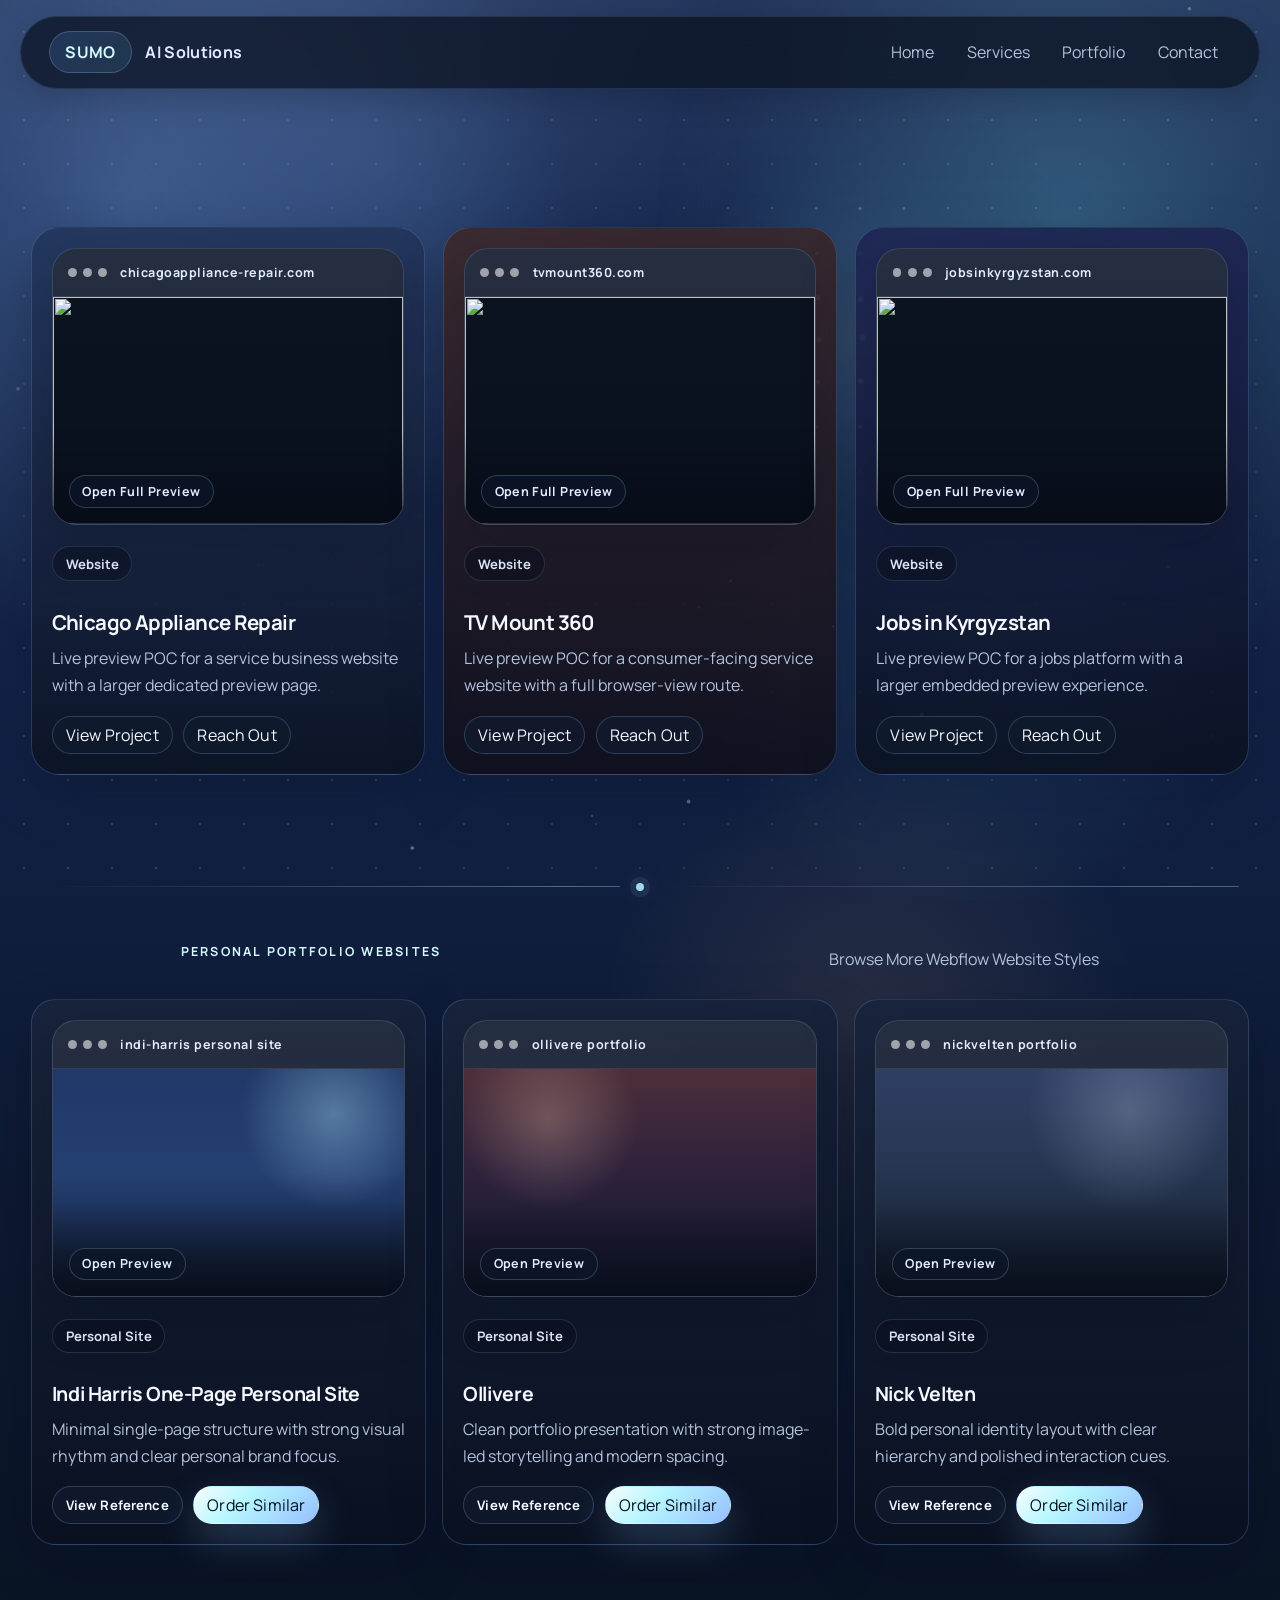
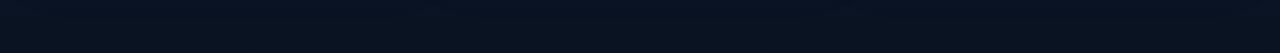
==== commit 81d72ff3: "style changes and backend fixes" ====
--- a/portfolio/index.html
+++ b/portfolio/index.html
@@ -15,8 +15,8 @@
     name="keywords"
     content="SUMO AI Solutions portfolio, website portfolio, business website portfolio, landing page portfolio, web application portfolio, custom software portfolio, mobile app portfolio, iOS app portfolio, Android app portfolio, AI automation portfolio, AI integration case studies, AI consulting portfolio, business automation portfolio, consulting case studies, IT solutions portfolio, IT services portfolio, systems integration portfolio, technical delivery portfolio, recruiting support portfolio, digital product portfolio"
   >
-  <link rel="icon" type="image/svg+xml" href="../assets/favicon-sumo-mark.svg?v=20260413-1">
-  <link rel="shortcut icon" href="../assets/favicon-sumo-mark.svg?v=20260413-1">
+  <link rel="icon" type="image/svg+xml" href="../assets/favicon-sumo-mark.svg?v=20260413-2">
+  <link rel="shortcut icon" href="../assets/favicon-sumo-mark.svg?v=20260413-2">
   <link rel="canonical" href="https://sumoaisolutions.com/portfolio/">
   <meta property="og:type" content="website">
   <meta property="og:site_name" content="SUMO AI Solutions">
@@ -37,14 +37,27 @@
   <title>SUMO AI Solutions Portfolio | Websites, Web Apps, AI Systems</title>
   <link rel="dns-prefetch" href="//fonts.googleapis.com">
   <link rel="dns-prefetch" href="//fonts.gstatic.com">
+  <link rel="dns-prefetch" href="//chicagoappliance-repair.com">
+  <link rel="dns-prefetch" href="//tvmount360.com">
+  <link rel="dns-prefetch" href="//images.pexels.com">
+  <link rel="dns-prefetch" href="//webflow.com">
+  <link rel="dns-prefetch" href="//assets.website-files.com">
   <link rel="preconnect" href="https://fonts.googleapis.com">
   <link rel="preconnect" href="https://fonts.gstatic.com" crossorigin>
+  <link rel="preconnect" href="https://chicagoappliance-repair.com">
+  <link rel="preconnect" href="https://tvmount360.com">
+  <link rel="preconnect" href="https://images.pexels.com">
+  <link rel="preconnect" href="https://webflow.com">
+  <link rel="preconnect" href="https://assets.website-files.com">
+  <link rel="preload" as="image" href="https://chicagoappliance-repair.com/assets/live/why-choose-us-img.png">
+  <link rel="preload" as="image" href="https://tvmount360.com/assets/new_screen.png">
+  <link rel="preload" as="image" href="https://images.pexels.com/photos/3760529/pexels-photo-3760529.jpeg">
   <link
     href="https://fonts.googleapis.com/css2?family=Manrope:wght@400;700;800&display=swap"
     rel="stylesheet"
   >
-  <link rel="preload" href="../style.css?v=20260413-1" as="style">
-  <link rel="stylesheet" href="../style.css?v=20260413-1">
+  <link rel="preload" href="../style.css?v=20260413-2" as="style">
+  <link rel="stylesheet" href="../style.css?v=20260413-2">
   <script type="application/ld+json">
     {
       "@context": "https://schema.org",
@@ -100,154 +113,358 @@
     </header>
 
     <main>
-      <section class="hero" id="portfolio">
-        <div class="hero-backdrop" aria-hidden="true">
-          <span class="hero-orb hero-orb-one" data-parallax-depth="18"></span>
-          <span class="hero-orb hero-orb-two" data-parallax-depth="28"></span>
-          <span class="hero-grid-plane" data-parallax-depth="10"></span>
-        </div>
-
-        <div class="hero-inner">
-          <div class="hero-copy-shell" data-reveal>
-            <div class="hero-copy" data-parallax-depth="12">
-              <p class="eyebrow">Portfolio</p>
-              <h1>Work previews designed to feel alive, premium, and product-led.</h1>
-              <h2>Templates and case study slots are ready while the real projects are being prepared.</h2>
-              <p class="hero-text">
-                This page is intentionally designed as a dynamic portfolio shell. For now, each card acts as a
-                polished placeholder for future websites, apps, AI systems, consulting work, and delivery case studies.
-              </p>
-
-              <div class="hero-actions">
-                <button class="button button-primary" type="button" data-open-consultation>Book a Consultation</button>
-                <a class="button button-secondary" href="../">Back to Home</a>
+      <section class="section portfolio-gallery-section portfolio-gallery-simple">
+        <div class="portfolio-grid">
+          <article class="portfolio-template-card live-portfolio-card template-azure glass-panel" data-reveal style="--reveal-delay: 40ms;">
+            <div
+              class="live-preview-shell live-preview-link"
+              role="button"
+              tabindex="0"
+              data-open-preview
+              data-preview-title="Chicago Appliance Repair"
+              data-preview-domain="chicagoappliance-repair.com"
+              data-preview-url="https://chicagoappliance-repair.com/"
+              aria-label="Open Chicago Appliance Repair portfolio preview"
+            >
+              <div class="live-preview-browser">
+                <div class="live-preview-topbar">
+                  <span></span>
+                  <span></span>
+                  <span></span>
+                  <strong>chicagoappliance-repair.com</strong>
+                </div>
+                <div class="live-preview-crop">
+                  <img
+                    class="live-preview-poster"
+                    src="https://chicagoappliance-repair.com/assets/live/why-choose-us-img.png"
+                    alt=""
+                    loading="eager"
+                    decoding="async"
+                  >
+                  <iframe
+                    src="https://chicagoappliance-repair.com/"
+                    title="Chicago Appliance Repair live preview"
+                    loading="lazy"
+                    tabindex="-1"
+                    aria-hidden="true"
+                    data-preview-frame
+                  ></iframe>
+                </div>
+                <div class="live-preview-overlay">
+                  <span>Open Full Preview</span>
+                </div>
               </div>
             </div>
-          </div>
-
-          <div class="hero-panel-shell" data-reveal style="--reveal-delay: 160ms;">
-            <div class="portfolio-hero-showcase" data-parallax-depth="20" aria-hidden="true">
-              <div class="showcase-sky"></div>
-              <div class="showcase-card showcase-card-back">
-                <div class="showcase-browser-top">
-                  <span></span>
-                  <span></span>
-                  <span></span>
-                </div>
-                <div class="showcase-card-fill showcase-card-fill-soft"></div>
+            <div class="template-copy">
+              <span class="card-tag">Website</span>
+              <h3>Chicago Appliance Repair</h3>
+              <p>Live preview POC for a service business website with a larger dedicated preview page.</p>
+            </div>
+            <div class="portfolio-card-actions">
+              <button
+                class="button button-secondary button-compact"
+                type="button"
+                data-open-preview
+                data-preview-title="Chicago Appliance Repair"
+                data-preview-domain="chicagoappliance-repair.com"
+                data-preview-url="https://chicagoappliance-repair.com/"
+              >
+                View Project
+              </button>
+              <button class="button button-secondary button-compact" type="button" data-open-consultation>Reach Out</button>
+            </div>
+          </article>
+
+          <article class="portfolio-template-card live-portfolio-card template-sunset glass-panel" data-reveal style="--reveal-delay: 80ms;">
+            <div
+              class="live-preview-shell live-preview-link"
+              role="button"
+              tabindex="0"
+              data-open-preview
+              data-preview-title="TV Mount 360"
+              data-preview-domain="tvmount360.com"
+              data-preview-url="https://tvmount360.com/"
+              aria-label="Open TV Mount 360 portfolio preview"
+            >
+              <div class="live-preview-browser">
+                <div class="live-preview-topbar">
+                  <span></span>
+                  <span></span>
+                  <span></span>
+                  <strong>tvmount360.com</strong>
+                </div>
+                <div class="live-preview-crop">
+                  <img
+                    class="live-preview-poster"
+                    src="https://tvmount360.com/assets/new_screen.png"
+                    alt=""
+                    loading="lazy"
+                    decoding="async"
+                  >
+                  <iframe
+                    src="https://tvmount360.com/"
+                    title="TV Mount 360 live preview"
+                    loading="lazy"
+                    tabindex="-1"
+                    aria-hidden="true"
+                    data-preview-frame
+                  ></iframe>
+                </div>
+                <div class="live-preview-overlay">
+                  <span>Open Full Preview</span>
+                </div>
               </div>
-              <div class="showcase-card showcase-card-mid">
-                <div class="showcase-browser-top">
-                  <span></span>
-                  <span></span>
-                  <span></span>
-                </div>
-                <div class="showcase-card-fill showcase-card-fill-ui"></div>
+            </div>
+            <div class="template-copy">
+              <span class="card-tag">Website</span>
+              <h3>TV Mount 360</h3>
+              <p>Live preview POC for a consumer-facing service website with a full browser-view route.</p>
+            </div>
+            <div class="portfolio-card-actions">
+              <button
+                class="button button-secondary button-compact"
+                type="button"
+                data-open-preview
+                data-preview-title="TV Mount 360"
+                data-preview-domain="tvmount360.com"
+                data-preview-url="https://tvmount360.com/"
+              >
+                View Project
+              </button>
+              <button class="button button-secondary button-compact" type="button" data-open-consultation>Reach Out</button>
+            </div>
+          </article>
+
+          <article class="portfolio-template-card live-portfolio-card template-indigo glass-panel" data-reveal style="--reveal-delay: 120ms;">
+            <div
+              class="live-preview-shell live-preview-link"
+              role="button"
+              tabindex="0"
+              data-open-preview
+              data-preview-title="Jobs in Kyrgyzstan"
+              data-preview-domain="jobsinkyrgyzstan.com"
+              data-preview-url="https://jobsinkyrgyzstan.com/"
+              aria-label="Open Jobs in Kyrgyzstan portfolio preview"
+            >
+              <div class="live-preview-browser">
+                <div class="live-preview-topbar">
+                  <span></span>
+                  <span></span>
+                  <span></span>
+                  <strong>jobsinkyrgyzstan.com</strong>
+                </div>
+                <div class="live-preview-crop">
+                  <img
+                    class="live-preview-poster"
+                    src="https://images.pexels.com/photos/3760529/pexels-photo-3760529.jpeg"
+                    alt=""
+                    loading="lazy"
+                    decoding="async"
+                  >
+                  <iframe
+                    src="https://jobsinkyrgyzstan.com/"
+                    title="Jobs in Kyrgyzstan live preview"
+                    loading="lazy"
+                    tabindex="-1"
+                    aria-hidden="true"
+                    data-preview-frame
+                  ></iframe>
+                </div>
+                <div class="live-preview-overlay">
+                  <span>Open Full Preview</span>
+                </div>
               </div>
-              <div class="showcase-card showcase-card-front">
-                <div class="showcase-browser-top">
-                  <span></span>
-                  <span></span>
-                  <span></span>
-                </div>
-                <div class="showcase-card-fill showcase-card-fill-sunset"></div>
-              </div>
-            </div>
-          </div>
+            </div>
+            <div class="template-copy">
+              <span class="card-tag">Website</span>
+              <h3>Jobs in Kyrgyzstan</h3>
+              <p>Live preview POC for a jobs platform with a larger embedded preview experience.</p>
+            </div>
+            <div class="portfolio-card-actions">
+              <button
+                class="button button-secondary button-compact"
+                type="button"
+                data-open-preview
+                data-preview-title="Jobs in Kyrgyzstan"
+                data-preview-domain="jobsinkyrgyzstan.com"
+                data-preview-url="https://jobsinkyrgyzstan.com/"
+              >
+                View Project
+              </button>
+              <button class="button button-secondary button-compact" type="button" data-open-consultation>Reach Out</button>
+            </div>
+          </article>
         </div>
       </section>
 
-      <section class="section portfolio-gallery-section">
-        <div class="portfolio-gallery-head" data-reveal>
-          <p class="eyebrow">Portfolio Grid</p>
-          <h2>Hover-ready template slots for upcoming websites, apps, and AI builds.</h2>
-          <p>
-            These cards are placeholders for future project pages. The interaction and art direction are already in place,
-            so real websites and case studies can be dropped in later without rebuilding the experience.
-          </p>
+      <div class="section-divider" aria-hidden="true">
+        <span class="section-divider-line"></span>
+        <span class="section-divider-core"></span>
+        <span class="section-divider-line"></span>
+      </div>
+
+      <section class="section portfolio-reference-section">
+        <div class="portfolio-reference-head" data-reveal>
+          <p class="eyebrow">Personal Portfolio Websites</p>
+          <a class="text-link" href="https://webflow.com/made-in-webflow/photography-portfolio" target="_blank" rel="noopener noreferrer">
+            Browse More Webflow Website Styles
+          </a>
         </div>
 
-        <div class="portfolio-grid">
-          <article class="portfolio-template-card template-azure glass-panel" data-reveal style="--reveal-delay: 40ms;">
-            <div class="template-stack">
-              <div class="template-layer layer-back"></div>
-              <div class="template-layer layer-mid"></div>
-              <div class="template-layer layer-front"></div>
-            </div>
-            <div class="template-copy">
-              <span class="card-tag">Website</span>
-              <h3>Executive Landing Page</h3>
-              <p>Page coming soon. This slot is reserved for a polished business website or premium campaign page.</p>
+        <div class="portfolio-reference-grid">
+          <article class="portfolio-reference-card glass-panel" data-reveal style="--reveal-delay: 40ms;">
+            <div
+              class="live-preview-shell live-preview-link portfolio-reference-preview"
+              role="button"
+              tabindex="0"
+              data-open-preview
+              data-preview-title="Indi Harris One-Page Personal Site"
+              data-preview-domain="webflow reference"
+              data-preview-url="https://webflow.com/made-in-webflow/website/indi-harris-one-page-personal-site?ref=made-in-webflow-search&amp;searchValue=personal"
+              aria-label="Open Indi Harris preview"
+            >
+              <div class="live-preview-browser">
+                <div class="live-preview-topbar">
+                  <span></span>
+                  <span></span>
+                  <span></span>
+                  <strong>indi-harris personal site</strong>
+                </div>
+                <div class="live-preview-crop portfolio-reference-crop">
+                  <span class="portfolio-reference-poster portfolio-reference-poster-one"></span>
+                  <iframe
+                    src="https://webflow.com/made-in-webflow/website/indi-harris-one-page-personal-site?ref=made-in-webflow-search&amp;searchValue=personal"
+                    title="Indi Harris personal site preview"
+                    loading="eager"
+                    tabindex="-1"
+                    aria-hidden="true"
+                    data-preview-frame
+                  ></iframe>
+                </div>
+                <div class="live-preview-overlay">
+                  <span>Open Preview</span>
+                </div>
+              </div>
+            </div>
+            <span class="card-tag">Personal Site</span>
+            <h3>Indi Harris One-Page Personal Site</h3>
+            <p>Minimal single-page structure with strong visual rhythm and clear personal brand focus.</p>
+            <div class="portfolio-card-actions">
+              <a class="button button-secondary button-compact" href="https://webflow.com/made-in-webflow/website/indi-harris-one-page-personal-site?ref=made-in-webflow-search&amp;searchValue=personal" target="_blank" rel="noopener noreferrer">View Reference</a>
+              <button class="button button-primary button-compact" type="button" data-open-consultation>Order Similar</button>
             </div>
           </article>
 
-          <article class="portfolio-template-card template-sunset glass-panel" data-reveal style="--reveal-delay: 80ms;">
-            <div class="template-stack">
-              <div class="template-layer layer-back"></div>
-              <div class="template-layer layer-mid"></div>
-              <div class="template-layer layer-front"></div>
-            </div>
-            <div class="template-copy">
-              <span class="card-tag">Web App</span>
-              <h3>Operations Dashboard</h3>
-              <p>Page coming soon. Designed for custom workflow software, dashboards, and internal business systems.</p>
+          <article class="portfolio-reference-card glass-panel" data-reveal style="--reveal-delay: 80ms;">
+            <div
+              class="live-preview-shell live-preview-link portfolio-reference-preview"
+              role="button"
+              tabindex="0"
+              data-open-preview
+              data-preview-title="Ollivere"
+              data-preview-domain="webflow reference"
+              data-preview-url="https://webflow.com/made-in-webflow/website/ollivere?ref=made-in-webflow-search&amp;searchValue=personal"
+              aria-label="Open Ollivere preview"
+            >
+              <div class="live-preview-browser">
+                <div class="live-preview-topbar">
+                  <span></span>
+                  <span></span>
+                  <span></span>
+                  <strong>ollivere portfolio</strong>
+                </div>
+                <div class="live-preview-crop portfolio-reference-crop">
+                  <span class="portfolio-reference-poster portfolio-reference-poster-two"></span>
+                  <iframe
+                    src="https://webflow.com/made-in-webflow/website/ollivere?ref=made-in-webflow-search&amp;searchValue=personal"
+                    title="Ollivere personal site preview"
+                    loading="eager"
+                    tabindex="-1"
+                    aria-hidden="true"
+                    data-preview-frame
+                  ></iframe>
+                </div>
+                <div class="live-preview-overlay">
+                  <span>Open Preview</span>
+                </div>
+              </div>
+            </div>
+            <span class="card-tag">Personal Site</span>
+            <h3>Ollivere</h3>
+            <p>Clean portfolio presentation with strong image-led storytelling and modern spacing.</p>
+            <div class="portfolio-card-actions">
+              <a class="button button-secondary button-compact" href="https://webflow.com/made-in-webflow/website/ollivere?ref=made-in-webflow-search&amp;searchValue=personal" target="_blank" rel="noopener noreferrer">View Reference</a>
+              <button class="button button-primary button-compact" type="button" data-open-consultation>Order Similar</button>
             </div>
           </article>
 
-          <article class="portfolio-template-card template-indigo glass-panel" data-reveal style="--reveal-delay: 120ms;">
-            <div class="template-stack">
-              <div class="template-layer layer-back"></div>
-              <div class="template-layer layer-mid"></div>
-              <div class="template-layer layer-front"></div>
-            </div>
-            <div class="template-copy">
-              <span class="card-tag">AI System</span>
-              <h3>Automation Workspace</h3>
-              <p>Page coming soon. Reserved for AI copilots, workflow automation, and intelligent operational tooling.</p>
-            </div>
-          </article>
-
-          <article class="portfolio-template-card template-skyline glass-panel" data-reveal style="--reveal-delay: 160ms;">
-            <div class="template-stack">
-              <div class="template-layer layer-back"></div>
-              <div class="template-layer layer-mid"></div>
-              <div class="template-layer layer-front"></div>
-            </div>
-            <div class="template-copy">
-              <span class="card-tag">Mobile</span>
-              <h3>Product App Preview</h3>
-              <p>Page coming soon. This will support future iOS and Android product examples.</p>
-            </div>
-          </article>
-
-          <article class="portfolio-template-card template-aurora glass-panel" data-reveal style="--reveal-delay: 200ms;">
-            <div class="template-stack">
-              <div class="template-layer layer-back"></div>
-              <div class="template-layer layer-mid"></div>
-              <div class="template-layer layer-front"></div>
-            </div>
-            <div class="template-copy">
-              <span class="card-tag">Consulting</span>
-              <h3>Technical Delivery Case Study</h3>
-              <p>Page coming soon. Reserved for architecture, modernization, and embedded delivery examples.</p>
-            </div>
-          </article>
-
-          <article class="portfolio-template-card template-signal glass-panel" data-reveal style="--reveal-delay: 240ms;">
-            <div class="template-stack">
-              <div class="template-layer layer-back"></div>
-              <div class="template-layer layer-mid"></div>
-              <div class="template-layer layer-front"></div>
-            </div>
-            <div class="template-copy">
-              <span class="card-tag">Recruiting</span>
-              <h3>IT Talent Support Page</h3>
-              <p>Page coming soon. This slot will showcase recruiting and team augmentation support in the IT sphere.</p>
+          <article class="portfolio-reference-card glass-panel" data-reveal style="--reveal-delay: 120ms;">
+            <div
+              class="live-preview-shell live-preview-link portfolio-reference-preview"
+              role="button"
+              tabindex="0"
+              data-open-preview
+              data-preview-title="Nick Velten"
+              data-preview-domain="webflow reference"
+              data-preview-url="https://webflow.com/made-in-webflow/website/nickvelten-8aeccc?ref=made-in-webflow-search&amp;searchValue=personal"
+              aria-label="Open Nick Velten preview"
+            >
+              <div class="live-preview-browser">
+                <div class="live-preview-topbar">
+                  <span></span>
+                  <span></span>
+                  <span></span>
+                  <strong>nickvelten portfolio</strong>
+                </div>
+                <div class="live-preview-crop portfolio-reference-crop">
+                  <span class="portfolio-reference-poster portfolio-reference-poster-three"></span>
+                  <iframe
+                    src="https://webflow.com/made-in-webflow/website/nickvelten-8aeccc?ref=made-in-webflow-search&amp;searchValue=personal"
+                    title="Nick Velten personal site preview"
+                    loading="eager"
+                    tabindex="-1"
+                    aria-hidden="true"
+                    data-preview-frame
+                  ></iframe>
+                </div>
+                <div class="live-preview-overlay">
+                  <span>Open Preview</span>
+                </div>
+              </div>
+            </div>
+            <span class="card-tag">Personal Site</span>
+            <h3>Nick Velten</h3>
+            <p>Bold personal identity layout with clear hierarchy and polished interaction cues.</p>
+            <div class="portfolio-card-actions">
+              <a class="button button-secondary button-compact" href="https://webflow.com/made-in-webflow/website/nickvelten-8aeccc?ref=made-in-webflow-search&amp;searchValue=personal" target="_blank" rel="noopener noreferrer">View Reference</a>
+              <button class="button button-primary button-compact" type="button" data-open-consultation>Order Similar</button>
             </div>
           </article>
         </div>
       </section>
     </main>
+  </div>
+
+  <div class="portfolio-preview-modal" id="portfolioPreviewModal" hidden>
+    <div class="portfolio-preview-overlay" data-close-portfolio-preview></div>
+    <div class="portfolio-preview-dialog glass-panel" role="dialog" aria-modal="true" aria-labelledby="portfolioPreviewTitle">
+      <button class="consultation-close" type="button" aria-label="Close portfolio preview" data-close-portfolio-preview>&times;</button>
+
+      <div class="portfolio-preview-head">
+        <p class="eyebrow" id="portfolioPreviewDomain">Website Preview</p>
+        <h2 id="portfolioPreviewTitle">Portfolio Project</h2>
+        <p>Scroll inside the preview frame to explore the page.</p>
+      </div>
+
+      <div class="portfolio-preview-actions">
+        <a class="button button-secondary button-compact" id="portfolioPreviewLiveLink" href="#" target="_blank" rel="noopener noreferrer">Open Live Site</a>
+        <button class="button button-primary button-compact" type="button" data-open-consultation>Order Similar Website</button>
+      </div>
+
+      <div class="portfolio-preview-frame-wrap">
+        <iframe id="portfolioPreviewFrame" title="Portfolio website preview" loading="lazy"></iframe>
+      </div>
+    </div>
   </div>
 
   <div class="consultation-modal" id="consultationModal" hidden>
@@ -305,6 +522,6 @@
     </div>
   </div>
 
-  <script src="../script.js?v=20260413-1"></script>
+  <script src="../script.js?v=20260413-2"></script>
 </body>
 </html>
--- a/style.css
+++ b/style.css
@@ -963,8 +963,9 @@
 
 .portfolio-card {
   display: grid;
-  grid-template-columns: minmax(0, 1fr) minmax(280px, 360px);
+  grid-template-columns: minmax(0, 1fr) minmax(420px, 540px);
   align-items: center;
+  gap: clamp(0.9rem, 1.8vw, 1.8rem);
 }
 
 .portfolio-actions,
@@ -978,49 +979,259 @@
   margin-top: 0.4rem;
 }
 
-.portfolio-preview-stack {
+.portfolio-showcase {
   position: relative;
-  height: 18rem;
-  perspective: 1200px;
-}
-
-.portfolio-preview-frame {
+  display: block;
+  justify-self: start;
+  margin-left: -1.45rem;
+  width: min(100%, 33rem);
+  height: 22.6rem;
+  color: inherit;
+  text-decoration: none;
+  isolation: isolate;
+}
+
+.portfolio-showcase:focus-visible {
+  outline: 2px solid rgba(180, 231, 255, 0.85);
+  outline-offset: 8px;
+  border-radius: 16px;
+}
+
+.portfolio-showcase-glow {
   position: absolute;
-  inset: auto 0 0 0;
+  inset: auto 8% 5% 8%;
+  height: 52%;
+  z-index: -1;
+  border-radius: 50%;
+  background:
+    radial-gradient(circle at 30% 45%, rgba(129, 221, 255, 0.22), transparent 58%),
+    radial-gradient(circle at 70% 50%, rgba(144, 167, 255, 0.2), transparent 58%);
+  filter: blur(24px);
+}
+
+.portfolio-window {
+  position: absolute;
+  left: 50%;
+  overflow: hidden;
+  border: 1px solid rgba(206, 231, 255, 0.22);
+  border-radius: 8px;
+  box-shadow: 0 18px 52px rgba(3, 8, 20, 0.26);
+  transition: transform 340ms var(--ease-out), box-shadow 340ms var(--ease-out);
+}
+
+.portfolio-window::after {
+  content: "";
+  position: absolute;
+  inset: 0;
+  background:
+    linear-gradient(180deg, rgba(255, 255, 255, 0.04), transparent 24%, transparent 74%, rgba(8, 14, 28, 0.18)),
+    linear-gradient(135deg, rgba(140, 221, 255, 0.06), transparent 56%);
+  pointer-events: none;
+}
+
+.portfolio-window-back {
+  top: 0.65rem;
+  width: 74%;
+  height: 5.2rem;
+  background: linear-gradient(180deg, #ece8df 0%, #dad2c5 100%);
+  transform: translateX(-50%) rotate(-5deg);
+}
+
+.portfolio-window-mid {
+  top: 2.15rem;
+  width: 86%;
+  height: 6.4rem;
+  background: linear-gradient(180deg, #2f3351 0%, #242944 100%);
+  transform: translateX(-50%) rotate(-1.3deg);
+}
+
+.portfolio-window-main {
+  top: 4.15rem;
   width: 100%;
-  border-radius: 28px;
-  border: 1px solid rgba(199, 232, 255, 0.28);
+  height: 17.3rem;
+  background: linear-gradient(180deg, #315ca6 0%, #295393 21%, #1e3f71 32%, #21375b 54%, #1d2f4f 100%);
+  transform: translateX(-50%) rotate(0.6deg);
+}
+
+.portfolio-showcase:hover .portfolio-window-back {
+  transform: translateX(-50%) translateY(-0.55rem) rotate(-6deg);
+}
+
+.portfolio-showcase:hover .portfolio-window-mid {
+  transform: translateX(-50%) translateY(-0.38rem) rotate(-1.9deg);
+}
+
+.portfolio-showcase:hover .portfolio-window-main {
+  transform: translateX(-50%) translateY(-0.24rem) rotate(0.95deg);
+  box-shadow: 0 24px 68px rgba(3, 8, 20, 0.32);
+}
+
+.portfolio-window-head {
+  display: flex;
+  align-items: center;
+  gap: 0.42rem;
+  min-height: 2rem;
+  padding: 0.48rem 0.72rem;
+  border-bottom: 1px solid rgba(255, 255, 255, 0.1);
+}
+
+.portfolio-window-head-light {
+  background: rgba(255, 255, 255, 0.3);
+  border-bottom-color: rgba(90, 88, 83, 0.18);
+}
+
+.portfolio-window-head-dark {
+  justify-content: space-between;
+  background: rgba(11, 14, 28, 0.3);
+}
+
+.portfolio-window-head-main {
+  justify-content: space-between;
+  background: rgba(255, 255, 255, 0.08);
+}
+
+.portfolio-window-dots {
+  display: inline-flex;
+  align-items: center;
+  gap: 0.26rem;
+}
+
+.portfolio-window-dots span {
+  width: 0.42rem;
+  height: 0.42rem;
+  border-radius: 50%;
+  background: rgba(255, 255, 255, 0.55);
+}
+
+.portfolio-window-head-light .portfolio-window-dots span {
+  background: rgba(88, 84, 77, 0.38);
+}
+
+.portfolio-window-slimbar {
+  width: 34%;
+  height: 0.32rem;
+  border-radius: 999px;
+  background: rgba(255, 255, 255, 0.18);
+}
+
+.portfolio-window-title {
+  color: rgba(227, 236, 255, 0.94);
+  font-size: 0.76rem;
+  font-weight: 700;
+  letter-spacing: 0.08em;
+  text-transform: uppercase;
+}
+
+.portfolio-window-actions {
+  display: inline-flex;
+  align-items: center;
+  gap: 0.32rem;
+}
+
+.portfolio-window-actions span {
+  width: 0.8rem;
+  height: 0.26rem;
+  border-radius: 999px;
+  background: rgba(228, 239, 255, 0.46);
+}
+
+.portfolio-window-body {
+  display: grid;
+  grid-template-rows: minmax(0, 1fr) auto auto;
+  gap: 0.62rem;
+  padding: 0.74rem;
+  min-height: calc(100% - 2rem);
+}
+
+.portfolio-scene-panel {
+  position: relative;
   overflow: hidden;
-  box-shadow: 0 22px 64px rgba(5, 12, 28, 0.22);
-  transition: transform 320ms var(--ease-out), box-shadow 320ms var(--ease-out);
-}
-
-.frame-back {
-  height: 12rem;
-  transform: translate3d(-1.2rem, -2.2rem, 0) rotate(-6deg);
-}
-
-.frame-mid {
-  height: 13rem;
-  transform: translate3d(0.2rem, -1rem, 0) rotate(-2.5deg);
-}
-
-.frame-front {
-  height: 14rem;
-  transform: translate3d(1rem, 1rem, 0) rotate(4deg);
-}
-
-.portfolio-card:hover .frame-back {
-  transform: translate3d(-2rem, -3rem, 0) rotate(-8deg);
-}
-
-.portfolio-card:hover .frame-mid {
-  transform: translate3d(0, -1.8rem, 0) rotate(-3deg);
-}
-
-.portfolio-card:hover .frame-front {
-  transform: translate3d(1.6rem, 0.4rem, 0) rotate(6deg);
-  box-shadow: 0 30px 86px rgba(6, 14, 32, 0.28);
+  border-radius: 6px;
+  background: linear-gradient(180deg, #6bb1ff 0%, #3a6cb8 48%, #203a62 100%);
+}
+
+.portfolio-scene-horizon {
+  position: absolute;
+  inset: 58% 0 auto;
+  height: 1px;
+  background: rgba(224, 240, 255, 0.5);
+}
+
+.portfolio-scene-mountain {
+  position: absolute;
+  left: -8%;
+  right: -8%;
+  border-radius: 50% 50% 0 0;
+}
+
+.mountain-back {
+  bottom: 20%;
+  height: 34%;
+  background: rgba(48, 78, 122, 0.8);
+}
+
+.mountain-front {
+  bottom: -6%;
+  height: 46%;
+  background: linear-gradient(180deg, rgba(19, 45, 79, 0.95), rgba(17, 36, 63, 1));
+}
+
+.portfolio-scene-grid {
+  position: absolute;
+  inset: auto 0 0;
+  height: 42%;
+  background:
+    linear-gradient(180deg, rgba(20, 42, 74, 0), rgba(20, 42, 74, 0.86) 66%),
+    repeating-linear-gradient(90deg, rgba(194, 223, 255, 0.12) 0 1px, transparent 1px 32px);
+}
+
+.portfolio-metric-grid {
+  display: grid;
+  grid-template-columns: repeat(3, minmax(0, 1fr));
+  gap: 0.5rem;
+}
+
+.portfolio-metric-tile {
+  display: grid;
+  gap: 0.12rem;
+  padding: 0.52rem 0.45rem;
+  border: 1px solid rgba(169, 211, 255, 0.24);
+  border-radius: 6px;
+  background: rgba(15, 30, 52, 0.44);
+}
+
+.portfolio-metric-tile strong {
+  color: rgba(233, 243, 255, 0.95);
+  font-size: 0.72rem;
+  font-weight: 700;
+  line-height: 1.2;
+}
+
+.portfolio-metric-tile span {
+  color: rgba(194, 217, 246, 0.82);
+  font-size: 0.62rem;
+  line-height: 1.3;
+}
+
+.portfolio-pill-row {
+  display: flex;
+  flex-wrap: wrap;
+  gap: 0.4rem;
+}
+
+.portfolio-pill-row span {
+  display: inline-flex;
+  align-items: center;
+  min-height: 1.58rem;
+  padding: 0.26rem 0.56rem;
+  border-radius: 999px;
+  border: 1px solid rgba(175, 219, 255, 0.26);
+  background: rgba(16, 34, 61, 0.56);
+  color: rgba(214, 234, 255, 0.92);
+  font-size: 0.64rem;
+  font-weight: 700;
+  letter-spacing: 0.04em;
+  text-transform: uppercase;
 }
 
 .preview-topbar,
@@ -1042,7 +1253,44 @@
 
 .preview-fill,
 .showcase-card-fill {
+  position: relative;
+  overflow: hidden;
   height: calc(100% - 2.2rem);
+}
+
+.preview-fill::after {
+  content: "";
+  position: absolute;
+  inset: 0;
+  background:
+    linear-gradient(180deg, rgba(255, 255, 255, 0.06), transparent 28%, transparent 72%, rgba(5, 12, 28, 0.22)),
+    linear-gradient(135deg, rgba(126, 215, 255, 0.14), transparent 56%);
+  pointer-events: none;
+}
+
+.preview-topbar strong,
+.showcase-browser-top strong,
+.live-preview-topbar strong,
+.project-preview-topbar strong {
+  margin-left: 0.45rem;
+  color: var(--muted-strong);
+  font-size: 0.78rem;
+  font-weight: 700;
+  letter-spacing: 0.04em;
+  overflow: hidden;
+  text-overflow: ellipsis;
+  white-space: nowrap;
+}
+
+.preview-fill img,
+.showcase-card-fill img,
+.live-preview-poster,
+.project-preview-poster {
+  width: 100%;
+  height: 100%;
+  object-fit: cover;
+  object-position: top center;
+  display: block;
 }
 
 .preview-fill-cyan,
@@ -1243,6 +1491,71 @@
   overflow: hidden;
 }
 
+.portfolio-preview-modal {
+  position: fixed;
+  inset: 0;
+  z-index: 72;
+}
+
+.portfolio-preview-modal[hidden] {
+  display: none;
+}
+
+.portfolio-preview-overlay {
+  position: absolute;
+  inset: 0;
+  background: rgba(4, 8, 16, 0.72);
+  backdrop-filter: blur(8px);
+  -webkit-backdrop-filter: blur(8px);
+}
+
+.portfolio-preview-dialog {
+  position: relative;
+  z-index: 1;
+  width: min(calc(100vw - 28px), 1240px);
+  max-height: min(92vh, 980px);
+  margin: min(4vh, 30px) auto;
+  padding: 1.35rem;
+  border-radius: 24px;
+  display: grid;
+  gap: 0.95rem;
+}
+
+.portfolio-preview-head h2 {
+  margin: 0;
+  font-size: clamp(1.7rem, 3.5vw, 2.5rem);
+  line-height: 1.08;
+  letter-spacing: -0.04em;
+}
+
+.portfolio-preview-head p {
+  margin: 0.7rem 0 0;
+  color: var(--muted);
+}
+
+.portfolio-preview-actions {
+  display: flex;
+  flex-wrap: wrap;
+  gap: 0.75rem;
+}
+
+.portfolio-preview-frame-wrap {
+  position: relative;
+  width: 100%;
+  height: min(72vh, 860px);
+  border-radius: 18px;
+  overflow: hidden;
+  border: 1px solid rgba(205, 236, 255, 0.22);
+  background: rgba(9, 15, 28, 0.88);
+}
+
+.portfolio-preview-frame-wrap iframe {
+  width: 100%;
+  height: 100%;
+  border: 0;
+  background: #fff;
+}
+
 .portfolio-gallery-head {
   max-width: 860px;
   margin-inline: auto;
@@ -1267,6 +1580,94 @@
   grid-template-columns: repeat(3, minmax(0, 1fr));
   gap: 1.15rem;
   margin-top: 2.25rem;
+}
+
+.portfolio-gallery-simple {
+  padding-top: clamp(138px, 15vh, 182px);
+}
+
+.portfolio-gallery-simple .portfolio-grid {
+  margin-top: 0;
+}
+
+.portfolio-reference-section {
+  padding-top: clamp(24px, 4vw, 54px);
+}
+
+.portfolio-reference-head {
+  display: flex;
+  align-items: center;
+  justify-content: space-between;
+  gap: 1rem;
+  max-width: 980px;
+}
+
+.portfolio-reference-head .text-link {
+  margin-top: 0;
+}
+
+.portfolio-reference-grid {
+  display: grid;
+  grid-template-columns: repeat(3, minmax(0, 1fr));
+  gap: 1rem;
+  margin-top: 1.45rem;
+}
+
+.portfolio-reference-card {
+  padding: 1.25rem;
+  border-radius: 24px;
+  background:
+    linear-gradient(180deg, rgba(24, 36, 60, 0.92), rgba(10, 16, 31, 0.84)),
+    linear-gradient(140deg, rgba(255, 255, 255, 0.06), transparent 45%);
+}
+
+.portfolio-reference-preview {
+  margin-bottom: 1rem;
+}
+
+.portfolio-reference-crop {
+  height: 12rem;
+}
+
+.portfolio-reference-crop iframe {
+  transform: translateX(-50%) scale(0.205);
+}
+
+.portfolio-reference-poster {
+  position: absolute;
+  inset: 0;
+  display: block;
+}
+
+.portfolio-reference-poster-one {
+  background:
+    radial-gradient(circle at 80% 20%, rgba(180, 232, 255, 0.36), transparent 28%),
+    linear-gradient(180deg, #1f3867 0%, #243f72 46%, #111c32 100%);
+}
+
+.portfolio-reference-poster-two {
+  background:
+    radial-gradient(circle at 24% 22%, rgba(255, 210, 180, 0.26), transparent 28%),
+    linear-gradient(180deg, #4d2e3a 0%, #2d213b 48%, #12182e 100%);
+}
+
+.portfolio-reference-poster-three {
+  background:
+    radial-gradient(circle at 72% 18%, rgba(211, 226, 255, 0.24), transparent 32%),
+    linear-gradient(180deg, #2f3f63 0%, #273652 42%, #131d2d 100%);
+}
+
+.portfolio-reference-card h3 {
+  margin: 0.85rem 0 0.7rem;
+  font-size: 1.22rem;
+  line-height: 1.2;
+  letter-spacing: -0.02em;
+}
+
+.portfolio-reference-card p {
+  margin: 0;
+  color: var(--muted);
+  line-height: 1.66;
 }
 
 .portfolio-template-card {
@@ -1286,6 +1687,195 @@
   transform: translateY(-8px);
   border-color: rgba(205, 236, 255, 0.3);
   box-shadow: 0 28px 82px rgba(5, 12, 28, 0.26);
+}
+
+.live-portfolio-card {
+  display: flex;
+  flex-direction: column;
+  justify-content: space-between;
+}
+
+.live-preview-link {
+  display: block;
+  width: 100%;
+  border: 0;
+  padding: 0;
+  text-align: inherit;
+  cursor: pointer;
+  background: transparent;
+  color: inherit;
+  text-decoration: none;
+}
+
+.live-preview-link:focus-visible {
+  outline: 2px solid rgba(182, 236, 255, 0.6);
+  outline-offset: 6px;
+  border-radius: 14px;
+}
+
+.live-preview-shell {
+  margin-bottom: 1.35rem;
+}
+
+.live-preview-browser,
+.project-preview-browser {
+  position: relative;
+  overflow: hidden;
+  border-radius: 24px;
+  border: 1px solid rgba(205, 236, 255, 0.22);
+  background:
+    linear-gradient(180deg, rgba(18, 28, 49, 0.96), rgba(10, 17, 31, 0.92)),
+    linear-gradient(145deg, rgba(255, 255, 255, 0.05), transparent 46%);
+  box-shadow: 0 20px 56px rgba(4, 10, 24, 0.22);
+}
+
+.live-preview-topbar,
+.project-preview-topbar {
+  display: flex;
+  align-items: center;
+  gap: 0.38rem;
+  min-height: 3rem;
+  padding: 0.8rem 0.95rem;
+  border-bottom: 1px solid rgba(205, 236, 255, 0.1);
+  background: rgba(255, 255, 255, 0.08);
+}
+
+.live-preview-topbar span,
+.project-preview-topbar span {
+  width: 0.56rem;
+  height: 0.56rem;
+  border-radius: 50%;
+  background: rgba(255, 255, 255, 0.56);
+}
+
+.live-preview-crop {
+  position: relative;
+  height: 14.2rem;
+  overflow: hidden;
+  background: rgba(11, 18, 32, 0.9);
+}
+
+.showcase-card-fill {
+  position: relative;
+  overflow: hidden;
+}
+
+.live-preview-poster,
+.project-preview-poster {
+  position: absolute;
+  inset: 0;
+}
+
+.live-preview-crop iframe {
+  position: absolute;
+  top: 0;
+  left: 50%;
+  width: 1440px;
+  height: 1160px;
+  border: 0;
+  transform: translateX(-50%) scale(0.225);
+  transform-origin: top center;
+  pointer-events: none;
+  filter: saturate(0.98) contrast(1.02);
+  opacity: 0;
+  transition: opacity 320ms var(--ease-out), transform 280ms var(--ease-out);
+}
+
+.live-preview-crop iframe.is-loaded,
+.project-preview-frame iframe.is-loaded {
+  opacity: 1;
+}
+
+.live-preview-overlay {
+  position: absolute;
+  inset: auto 0 0 0;
+  display: flex;
+  align-items: flex-end;
+  justify-content: flex-start;
+  padding: 1rem;
+  min-height: 34%;
+  background: linear-gradient(180deg, rgba(6, 11, 22, 0), rgba(6, 11, 22, 0.8));
+  pointer-events: none;
+}
+
+.live-preview-overlay span {
+  display: inline-flex;
+  align-items: center;
+  min-height: 2rem;
+  padding: 0.42rem 0.78rem;
+  border-radius: 999px;
+  border: 1px solid rgba(183, 235, 255, 0.2);
+  background: rgba(13, 22, 40, 0.74);
+  color: var(--muted-strong);
+  font-size: 0.78rem;
+  font-weight: 700;
+  letter-spacing: 0.03em;
+}
+
+.live-portfolio-card:hover .live-preview-browser {
+  border-color: rgba(205, 236, 255, 0.32);
+  box-shadow: 0 26px 74px rgba(4, 10, 24, 0.26);
+}
+
+.live-portfolio-card:hover .live-preview-crop iframe {
+  transform: translateX(-50%) scale(0.232);
+}
+
+.portfolio-project-shell {
+  display: grid;
+  gap: 1.5rem;
+}
+
+.project-preview-shell {
+  padding: 1.4rem;
+  border-radius: var(--radius-xl);
+}
+
+.project-preview-copy {
+  max-width: 74ch;
+}
+
+.project-preview-copy h2 {
+  margin: 0;
+  font-size: clamp(2rem, 4vw, 3rem);
+  line-height: 1.06;
+  letter-spacing: -0.045em;
+}
+
+.project-preview-copy p {
+  margin: 0.95rem 0 0;
+  color: var(--muted);
+  line-height: 1.75;
+}
+
+.project-preview-browser {
+  margin-top: 1.25rem;
+}
+
+.project-preview-frame {
+  position: relative;
+  height: min(80vh, 1100px);
+  min-height: 720px;
+  background: rgba(11, 18, 32, 0.9);
+  overflow: hidden;
+}
+
+.project-preview-frame iframe {
+  position: relative;
+  z-index: 1;
+  width: 100%;
+  height: 100%;
+  border: 0;
+  background: #fff;
+  opacity: 0;
+  transition: opacity 320ms var(--ease-out);
+}
+
+.project-preview-note {
+  margin-top: 0.9rem;
+  color: var(--muted);
+  font-size: 0.92rem;
+  line-height: 1.7;
 }
 
 .template-stack {
@@ -1345,6 +1935,19 @@
   margin: 0;
   color: var(--muted);
   line-height: 1.7;
+}
+
+.portfolio-card-actions {
+  display: flex;
+  flex-wrap: wrap;
+  gap: 0.65rem;
+  margin-top: 1.05rem;
+}
+
+.button-compact {
+  min-height: 2.25rem;
+  padding: 0.42rem 0.82rem;
+  font-size: 0.82rem;
 }
 
 .template-azure {
@@ -1742,6 +2345,7 @@
 
   .services-grid,
   .portfolio-grid,
+  .portfolio-reference-grid,
   .audience-grid,
   .about-points {
     grid-template-columns: repeat(2, minmax(0, 1fr));
@@ -1751,8 +2355,15 @@
     grid-template-columns: repeat(2, minmax(0, 1fr));
   }
 
-  .portfolio-preview-stack {
-    width: min(100%, 24rem);
+  .portfolio-showcase {
+    justify-self: start;
+    margin-left: 0;
+    width: min(100%, 28.4rem);
+    height: 22.8rem;
+  }
+
+  .project-preview-frame {
+    min-height: 640px;
   }
 }
 
@@ -1828,9 +2439,15 @@
 
   .services-grid,
   .portfolio-grid,
+  .portfolio-reference-grid,
   .audience-grid,
   .about-points {
     grid-template-columns: 1fr;
+  }
+
+  .portfolio-reference-head {
+    flex-direction: column;
+    align-items: flex-start;
   }
 
   .audience-metrics {
@@ -1841,6 +2458,50 @@
     width: min(68vw, 26rem);
     height: min(36vw, 12rem);
     right: 1rem;
+  }
+
+  .live-preview-crop {
+    height: 13.2rem;
+  }
+
+  .live-preview-crop iframe {
+    transform: translateX(-50%) scale(0.195);
+  }
+
+  .project-preview-frame {
+    min-height: 560px;
+    height: min(72vh, 880px);
+  }
+
+  .portfolio-preview-dialog {
+    width: min(calc(100vw - 20px), 1240px);
+    max-height: min(94vh, 980px);
+    margin: 10px auto;
+    padding: 1rem;
+  }
+
+  .portfolio-preview-frame-wrap {
+    height: min(66vh, 700px);
+  }
+
+  .portfolio-showcase {
+    justify-self: stretch;
+    margin-left: 0;
+    width: min(100%, 29.4rem);
+    height: 21.8rem;
+  }
+
+  .portfolio-window-main {
+    top: 3.9rem;
+    height: 16.9rem;
+  }
+
+  .portfolio-metric-grid {
+    grid-template-columns: repeat(2, minmax(0, 1fr));
+  }
+
+  .portfolio-metric-tile:last-child {
+    grid-column: 1 / -1;
   }
 
   .consultation-dialog {
@@ -1952,6 +2613,38 @@
     padding: 1.15rem;
   }
 
+  .live-preview-crop {
+    height: 12.4rem;
+  }
+
+  .live-preview-crop iframe {
+    transform: translateX(-50%) scale(0.168);
+  }
+
+  .project-preview-shell {
+    padding: 1.15rem;
+  }
+
+  .project-preview-frame {
+    min-height: 480px;
+    height: min(68vh, 760px);
+  }
+
+  .portfolio-preview-dialog {
+    padding: 0.85rem;
+    border-radius: 18px;
+    gap: 0.7rem;
+  }
+
+  .portfolio-preview-head h2 {
+    font-size: clamp(1.35rem, 7vw, 1.9rem);
+  }
+
+  .portfolio-preview-frame-wrap {
+    height: min(62vh, 620px);
+    border-radius: 12px;
+  }
+
   .button {
     width: 100%;
   }
@@ -1964,8 +2657,84 @@
     width: 88%;
   }
 
-  .portfolio-preview-stack {
-    height: 15rem;
+  .portfolio-showcase {
+    margin-left: 0;
+    width: 100%;
+    height: 19.6rem;
+  }
+
+  .portfolio-showcase-glow {
+    inset: auto 6% 6% 6%;
+    height: 48%;
+    filter: blur(18px);
+  }
+
+  .portfolio-window-back {
+    width: 78%;
+    height: 4.2rem;
+    top: 0.45rem;
+  }
+
+  .portfolio-window-mid {
+    width: 88%;
+    height: 5.2rem;
+    top: 1.58rem;
+  }
+
+  .portfolio-window-main {
+    top: 3rem;
+    height: 15.7rem;
+  }
+
+  .portfolio-window-head {
+    min-height: 1.72rem;
+    padding: 0.38rem 0.56rem;
+  }
+
+  .portfolio-window-title {
+    font-size: 0.64rem;
+  }
+
+  .portfolio-window-actions span {
+    width: 0.64rem;
+    height: 0.22rem;
+  }
+
+  .portfolio-window-body {
+    padding: 0.5rem;
+    gap: 0.42rem;
+  }
+
+  .portfolio-scene-panel {
+    border-radius: 5px;
+  }
+
+  .portfolio-metric-grid {
+    grid-template-columns: 1fr;
+    gap: 0.34rem;
+  }
+
+  .portfolio-metric-tile {
+    padding: 0.4rem 0.38rem;
+    border-radius: 5px;
+  }
+
+  .portfolio-metric-tile strong {
+    font-size: 0.65rem;
+  }
+
+  .portfolio-metric-tile span {
+    font-size: 0.56rem;
+  }
+
+  .portfolio-pill-row {
+    gap: 0.28rem;
+  }
+
+  .portfolio-pill-row span {
+    min-height: 1.38rem;
+    padding: 0.2rem 0.46rem;
+    font-size: 0.54rem;
   }
 
   .consultation-actions {
--- a/style.css
+++ b/style.css
@@ -963,8 +963,9 @@
 
 .portfolio-card {
   display: grid;
-  grid-template-columns: minmax(0, 1fr) minmax(280px, 360px);
+  grid-template-columns: minmax(0, 1fr) minmax(420px, 540px);
   align-items: center;
+  gap: clamp(0.9rem, 1.8vw, 1.8rem);
 }
 
 .portfolio-actions,
@@ -978,49 +979,259 @@
   margin-top: 0.4rem;
 }
 
-.portfolio-preview-stack {
+.portfolio-showcase {
   position: relative;
-  height: 18rem;
-  perspective: 1200px;
-}
-
-.portfolio-preview-frame {
+  display: block;
+  justify-self: start;
+  margin-left: -1.45rem;
+  width: min(100%, 33rem);
+  height: 22.6rem;
+  color: inherit;
+  text-decoration: none;
+  isolation: isolate;
+}
+
+.portfolio-showcase:focus-visible {
+  outline: 2px solid rgba(180, 231, 255, 0.85);
+  outline-offset: 8px;
+  border-radius: 16px;
+}
+
+.portfolio-showcase-glow {
   position: absolute;
-  inset: auto 0 0 0;
+  inset: auto 8% 5% 8%;
+  height: 52%;
+  z-index: -1;
+  border-radius: 50%;
+  background:
+    radial-gradient(circle at 30% 45%, rgba(129, 221, 255, 0.22), transparent 58%),
+    radial-gradient(circle at 70% 50%, rgba(144, 167, 255, 0.2), transparent 58%);
+  filter: blur(24px);
+}
+
+.portfolio-window {
+  position: absolute;
+  left: 50%;
+  overflow: hidden;
+  border: 1px solid rgba(206, 231, 255, 0.22);
+  border-radius: 8px;
+  box-shadow: 0 18px 52px rgba(3, 8, 20, 0.26);
+  transition: transform 340ms var(--ease-out), box-shadow 340ms var(--ease-out);
+}
+
+.portfolio-window::after {
+  content: "";
+  position: absolute;
+  inset: 0;
+  background:
+    linear-gradient(180deg, rgba(255, 255, 255, 0.04), transparent 24%, transparent 74%, rgba(8, 14, 28, 0.18)),
+    linear-gradient(135deg, rgba(140, 221, 255, 0.06), transparent 56%);
+  pointer-events: none;
+}
+
+.portfolio-window-back {
+  top: 0.65rem;
+  width: 74%;
+  height: 5.2rem;
+  background: linear-gradient(180deg, #ece8df 0%, #dad2c5 100%);
+  transform: translateX(-50%) rotate(-5deg);
+}
+
+.portfolio-window-mid {
+  top: 2.15rem;
+  width: 86%;
+  height: 6.4rem;
+  background: linear-gradient(180deg, #2f3351 0%, #242944 100%);
+  transform: translateX(-50%) rotate(-1.3deg);
+}
+
+.portfolio-window-main {
+  top: 4.15rem;
   width: 100%;
-  border-radius: 28px;
-  border: 1px solid rgba(199, 232, 255, 0.28);
+  height: 17.3rem;
+  background: linear-gradient(180deg, #315ca6 0%, #295393 21%, #1e3f71 32%, #21375b 54%, #1d2f4f 100%);
+  transform: translateX(-50%) rotate(0.6deg);
+}
+
+.portfolio-showcase:hover .portfolio-window-back {
+  transform: translateX(-50%) translateY(-0.55rem) rotate(-6deg);
+}
+
+.portfolio-showcase:hover .portfolio-window-mid {
+  transform: translateX(-50%) translateY(-0.38rem) rotate(-1.9deg);
+}
+
+.portfolio-showcase:hover .portfolio-window-main {
+  transform: translateX(-50%) translateY(-0.24rem) rotate(0.95deg);
+  box-shadow: 0 24px 68px rgba(3, 8, 20, 0.32);
+}
+
+.portfolio-window-head {
+  display: flex;
+  align-items: center;
+  gap: 0.42rem;
+  min-height: 2rem;
+  padding: 0.48rem 0.72rem;
+  border-bottom: 1px solid rgba(255, 255, 255, 0.1);
+}
+
+.portfolio-window-head-light {
+  background: rgba(255, 255, 255, 0.3);
+  border-bottom-color: rgba(90, 88, 83, 0.18);
+}
+
+.portfolio-window-head-dark {
+  justify-content: space-between;
+  background: rgba(11, 14, 28, 0.3);
+}
+
+.portfolio-window-head-main {
+  justify-content: space-between;
+  background: rgba(255, 255, 255, 0.08);
+}
+
+.portfolio-window-dots {
+  display: inline-flex;
+  align-items: center;
+  gap: 0.26rem;
+}
+
+.portfolio-window-dots span {
+  width: 0.42rem;
+  height: 0.42rem;
+  border-radius: 50%;
+  background: rgba(255, 255, 255, 0.55);
+}
+
+.portfolio-window-head-light .portfolio-window-dots span {
+  background: rgba(88, 84, 77, 0.38);
+}
+
+.portfolio-window-slimbar {
+  width: 34%;
+  height: 0.32rem;
+  border-radius: 999px;
+  background: rgba(255, 255, 255, 0.18);
+}
+
+.portfolio-window-title {
+  color: rgba(227, 236, 255, 0.94);
+  font-size: 0.76rem;
+  font-weight: 700;
+  letter-spacing: 0.08em;
+  text-transform: uppercase;
+}
+
+.portfolio-window-actions {
+  display: inline-flex;
+  align-items: center;
+  gap: 0.32rem;
+}
+
+.portfolio-window-actions span {
+  width: 0.8rem;
+  height: 0.26rem;
+  border-radius: 999px;
+  background: rgba(228, 239, 255, 0.46);
+}
+
+.portfolio-window-body {
+  display: grid;
+  grid-template-rows: minmax(0, 1fr) auto auto;
+  gap: 0.62rem;
+  padding: 0.74rem;
+  min-height: calc(100% - 2rem);
+}
+
+.portfolio-scene-panel {
+  position: relative;
   overflow: hidden;
-  box-shadow: 0 22px 64px rgba(5, 12, 28, 0.22);
-  transition: transform 320ms var(--ease-out), box-shadow 320ms var(--ease-out);
-}
-
-.frame-back {
-  height: 12rem;
-  transform: translate3d(-1.2rem, -2.2rem, 0) rotate(-6deg);
-}
-
-.frame-mid {
-  height: 13rem;
-  transform: translate3d(0.2rem, -1rem, 0) rotate(-2.5deg);
-}
-
-.frame-front {
-  height: 14rem;
-  transform: translate3d(1rem, 1rem, 0) rotate(4deg);
-}
-
-.portfolio-card:hover .frame-back {
-  transform: translate3d(-2rem, -3rem, 0) rotate(-8deg);
-}
-
-.portfolio-card:hover .frame-mid {
-  transform: translate3d(0, -1.8rem, 0) rotate(-3deg);
-}
-
-.portfolio-card:hover .frame-front {
-  transform: translate3d(1.6rem, 0.4rem, 0) rotate(6deg);
-  box-shadow: 0 30px 86px rgba(6, 14, 32, 0.28);
+  border-radius: 6px;
+  background: linear-gradient(180deg, #6bb1ff 0%, #3a6cb8 48%, #203a62 100%);
+}
+
+.portfolio-scene-horizon {
+  position: absolute;
+  inset: 58% 0 auto;
+  height: 1px;
+  background: rgba(224, 240, 255, 0.5);
+}
+
+.portfolio-scene-mountain {
+  position: absolute;
+  left: -8%;
+  right: -8%;
+  border-radius: 50% 50% 0 0;
+}
+
+.mountain-back {
+  bottom: 20%;
+  height: 34%;
+  background: rgba(48, 78, 122, 0.8);
+}
+
+.mountain-front {
+  bottom: -6%;
+  height: 46%;
+  background: linear-gradient(180deg, rgba(19, 45, 79, 0.95), rgba(17, 36, 63, 1));
+}
+
+.portfolio-scene-grid {
+  position: absolute;
+  inset: auto 0 0;
+  height: 42%;
+  background:
+    linear-gradient(180deg, rgba(20, 42, 74, 0), rgba(20, 42, 74, 0.86) 66%),
+    repeating-linear-gradient(90deg, rgba(194, 223, 255, 0.12) 0 1px, transparent 1px 32px);
+}
+
+.portfolio-metric-grid {
+  display: grid;
+  grid-template-columns: repeat(3, minmax(0, 1fr));
+  gap: 0.5rem;
+}
+
+.portfolio-metric-tile {
+  display: grid;
+  gap: 0.12rem;
+  padding: 0.52rem 0.45rem;
+  border: 1px solid rgba(169, 211, 255, 0.24);
+  border-radius: 6px;
+  background: rgba(15, 30, 52, 0.44);
+}
+
+.portfolio-metric-tile strong {
+  color: rgba(233, 243, 255, 0.95);
+  font-size: 0.72rem;
+  font-weight: 700;
+  line-height: 1.2;
+}
+
+.portfolio-metric-tile span {
+  color: rgba(194, 217, 246, 0.82);
+  font-size: 0.62rem;
+  line-height: 1.3;
+}
+
+.portfolio-pill-row {
+  display: flex;
+  flex-wrap: wrap;
+  gap: 0.4rem;
+}
+
+.portfolio-pill-row span {
+  display: inline-flex;
+  align-items: center;
+  min-height: 1.58rem;
+  padding: 0.26rem 0.56rem;
+  border-radius: 999px;
+  border: 1px solid rgba(175, 219, 255, 0.26);
+  background: rgba(16, 34, 61, 0.56);
+  color: rgba(214, 234, 255, 0.92);
+  font-size: 0.64rem;
+  font-weight: 700;
+  letter-spacing: 0.04em;
+  text-transform: uppercase;
 }
 
 .preview-topbar,
@@ -1042,7 +1253,44 @@
 
 .preview-fill,
 .showcase-card-fill {
+  position: relative;
+  overflow: hidden;
   height: calc(100% - 2.2rem);
+}
+
+.preview-fill::after {
+  content: "";
+  position: absolute;
+  inset: 0;
+  background:
+    linear-gradient(180deg, rgba(255, 255, 255, 0.06), transparent 28%, transparent 72%, rgba(5, 12, 28, 0.22)),
+    linear-gradient(135deg, rgba(126, 215, 255, 0.14), transparent 56%);
+  pointer-events: none;
+}
+
+.preview-topbar strong,
+.showcase-browser-top strong,
+.live-preview-topbar strong,
+.project-preview-topbar strong {
+  margin-left: 0.45rem;
+  color: var(--muted-strong);
+  font-size: 0.78rem;
+  font-weight: 700;
+  letter-spacing: 0.04em;
+  overflow: hidden;
+  text-overflow: ellipsis;
+  white-space: nowrap;
+}
+
+.preview-fill img,
+.showcase-card-fill img,
+.live-preview-poster,
+.project-preview-poster {
+  width: 100%;
+  height: 100%;
+  object-fit: cover;
+  object-position: top center;
+  display: block;
 }
 
 .preview-fill-cyan,
@@ -1243,6 +1491,71 @@
   overflow: hidden;
 }
 
+.portfolio-preview-modal {
+  position: fixed;
+  inset: 0;
+  z-index: 72;
+}
+
+.portfolio-preview-modal[hidden] {
+  display: none;
+}
+
+.portfolio-preview-overlay {
+  position: absolute;
+  inset: 0;
+  background: rgba(4, 8, 16, 0.72);
+  backdrop-filter: blur(8px);
+  -webkit-backdrop-filter: blur(8px);
+}
+
+.portfolio-preview-dialog {
+  position: relative;
+  z-index: 1;
+  width: min(calc(100vw - 28px), 1240px);
+  max-height: min(92vh, 980px);
+  margin: min(4vh, 30px) auto;
+  padding: 1.35rem;
+  border-radius: 24px;
+  display: grid;
+  gap: 0.95rem;
+}
+
+.portfolio-preview-head h2 {
+  margin: 0;
+  font-size: clamp(1.7rem, 3.5vw, 2.5rem);
+  line-height: 1.08;
+  letter-spacing: -0.04em;
+}
+
+.portfolio-preview-head p {
+  margin: 0.7rem 0 0;
+  color: var(--muted);
+}
+
+.portfolio-preview-actions {
+  display: flex;
+  flex-wrap: wrap;
+  gap: 0.75rem;
+}
+
+.portfolio-preview-frame-wrap {
+  position: relative;
+  width: 100%;
+  height: min(72vh, 860px);
+  border-radius: 18px;
+  overflow: hidden;
+  border: 1px solid rgba(205, 236, 255, 0.22);
+  background: rgba(9, 15, 28, 0.88);
+}
+
+.portfolio-preview-frame-wrap iframe {
+  width: 100%;
+  height: 100%;
+  border: 0;
+  background: #fff;
+}
+
 .portfolio-gallery-head {
   max-width: 860px;
   margin-inline: auto;
@@ -1267,6 +1580,94 @@
   grid-template-columns: repeat(3, minmax(0, 1fr));
   gap: 1.15rem;
   margin-top: 2.25rem;
+}
+
+.portfolio-gallery-simple {
+  padding-top: clamp(138px, 15vh, 182px);
+}
+
+.portfolio-gallery-simple .portfolio-grid {
+  margin-top: 0;
+}
+
+.portfolio-reference-section {
+  padding-top: clamp(24px, 4vw, 54px);
+}
+
+.portfolio-reference-head {
+  display: flex;
+  align-items: center;
+  justify-content: space-between;
+  gap: 1rem;
+  max-width: 980px;
+}
+
+.portfolio-reference-head .text-link {
+  margin-top: 0;
+}
+
+.portfolio-reference-grid {
+  display: grid;
+  grid-template-columns: repeat(3, minmax(0, 1fr));
+  gap: 1rem;
+  margin-top: 1.45rem;
+}
+
+.portfolio-reference-card {
+  padding: 1.25rem;
+  border-radius: 24px;
+  background:
+    linear-gradient(180deg, rgba(24, 36, 60, 0.92), rgba(10, 16, 31, 0.84)),
+    linear-gradient(140deg, rgba(255, 255, 255, 0.06), transparent 45%);
+}
+
+.portfolio-reference-preview {
+  margin-bottom: 1rem;
+}
+
+.portfolio-reference-crop {
+  height: 12rem;
+}
+
+.portfolio-reference-crop iframe {
+  transform: translateX(-50%) scale(0.205);
+}
+
+.portfolio-reference-poster {
+  position: absolute;
+  inset: 0;
+  display: block;
+}
+
+.portfolio-reference-poster-one {
+  background:
+    radial-gradient(circle at 80% 20%, rgba(180, 232, 255, 0.36), transparent 28%),
+    linear-gradient(180deg, #1f3867 0%, #243f72 46%, #111c32 100%);
+}
+
+.portfolio-reference-poster-two {
+  background:
+    radial-gradient(circle at 24% 22%, rgba(255, 210, 180, 0.26), transparent 28%),
+    linear-gradient(180deg, #4d2e3a 0%, #2d213b 48%, #12182e 100%);
+}
+
+.portfolio-reference-poster-three {
+  background:
+    radial-gradient(circle at 72% 18%, rgba(211, 226, 255, 0.24), transparent 32%),
+    linear-gradient(180deg, #2f3f63 0%, #273652 42%, #131d2d 100%);
+}
+
+.portfolio-reference-card h3 {
+  margin: 0.85rem 0 0.7rem;
+  font-size: 1.22rem;
+  line-height: 1.2;
+  letter-spacing: -0.02em;
+}
+
+.portfolio-reference-card p {
+  margin: 0;
+  color: var(--muted);
+  line-height: 1.66;
 }
 
 .portfolio-template-card {
@@ -1286,6 +1687,195 @@
   transform: translateY(-8px);
   border-color: rgba(205, 236, 255, 0.3);
   box-shadow: 0 28px 82px rgba(5, 12, 28, 0.26);
+}
+
+.live-portfolio-card {
+  display: flex;
+  flex-direction: column;
+  justify-content: space-between;
+}
+
+.live-preview-link {
+  display: block;
+  width: 100%;
+  border: 0;
+  padding: 0;
+  text-align: inherit;
+  cursor: pointer;
+  background: transparent;
+  color: inherit;
+  text-decoration: none;
+}
+
+.live-preview-link:focus-visible {
+  outline: 2px solid rgba(182, 236, 255, 0.6);
+  outline-offset: 6px;
+  border-radius: 14px;
+}
+
+.live-preview-shell {
+  margin-bottom: 1.35rem;
+}
+
+.live-preview-browser,
+.project-preview-browser {
+  position: relative;
+  overflow: hidden;
+  border-radius: 24px;
+  border: 1px solid rgba(205, 236, 255, 0.22);
+  background:
+    linear-gradient(180deg, rgba(18, 28, 49, 0.96), rgba(10, 17, 31, 0.92)),
+    linear-gradient(145deg, rgba(255, 255, 255, 0.05), transparent 46%);
+  box-shadow: 0 20px 56px rgba(4, 10, 24, 0.22);
+}
+
+.live-preview-topbar,
+.project-preview-topbar {
+  display: flex;
+  align-items: center;
+  gap: 0.38rem;
+  min-height: 3rem;
+  padding: 0.8rem 0.95rem;
+  border-bottom: 1px solid rgba(205, 236, 255, 0.1);
+  background: rgba(255, 255, 255, 0.08);
+}
+
+.live-preview-topbar span,
+.project-preview-topbar span {
+  width: 0.56rem;
+  height: 0.56rem;
+  border-radius: 50%;
+  background: rgba(255, 255, 255, 0.56);
+}
+
+.live-preview-crop {
+  position: relative;
+  height: 14.2rem;
+  overflow: hidden;
+  background: rgba(11, 18, 32, 0.9);
+}
+
+.showcase-card-fill {
+  position: relative;
+  overflow: hidden;
+}
+
+.live-preview-poster,
+.project-preview-poster {
+  position: absolute;
+  inset: 0;
+}
+
+.live-preview-crop iframe {
+  position: absolute;
+  top: 0;
+  left: 50%;
+  width: 1440px;
+  height: 1160px;
+  border: 0;
+  transform: translateX(-50%) scale(0.225);
+  transform-origin: top center;
+  pointer-events: none;
+  filter: saturate(0.98) contrast(1.02);
+  opacity: 0;
+  transition: opacity 320ms var(--ease-out), transform 280ms var(--ease-out);
+}
+
+.live-preview-crop iframe.is-loaded,
+.project-preview-frame iframe.is-loaded {
+  opacity: 1;
+}
+
+.live-preview-overlay {
+  position: absolute;
+  inset: auto 0 0 0;
+  display: flex;
+  align-items: flex-end;
+  justify-content: flex-start;
+  padding: 1rem;
+  min-height: 34%;
+  background: linear-gradient(180deg, rgba(6, 11, 22, 0), rgba(6, 11, 22, 0.8));
+  pointer-events: none;
+}
+
+.live-preview-overlay span {
+  display: inline-flex;
+  align-items: center;
+  min-height: 2rem;
+  padding: 0.42rem 0.78rem;
+  border-radius: 999px;
+  border: 1px solid rgba(183, 235, 255, 0.2);
+  background: rgba(13, 22, 40, 0.74);
+  color: var(--muted-strong);
+  font-size: 0.78rem;
+  font-weight: 700;
+  letter-spacing: 0.03em;
+}
+
+.live-portfolio-card:hover .live-preview-browser {
+  border-color: rgba(205, 236, 255, 0.32);
+  box-shadow: 0 26px 74px rgba(4, 10, 24, 0.26);
+}
+
+.live-portfolio-card:hover .live-preview-crop iframe {
+  transform: translateX(-50%) scale(0.232);
+}
+
+.portfolio-project-shell {
+  display: grid;
+  gap: 1.5rem;
+}
+
+.project-preview-shell {
+  padding: 1.4rem;
+  border-radius: var(--radius-xl);
+}
+
+.project-preview-copy {
+  max-width: 74ch;
+}
+
+.project-preview-copy h2 {
+  margin: 0;
+  font-size: clamp(2rem, 4vw, 3rem);
+  line-height: 1.06;
+  letter-spacing: -0.045em;
+}
+
+.project-preview-copy p {
+  margin: 0.95rem 0 0;
+  color: var(--muted);
+  line-height: 1.75;
+}
+
+.project-preview-browser {
+  margin-top: 1.25rem;
+}
+
+.project-preview-frame {
+  position: relative;
+  height: min(80vh, 1100px);
+  min-height: 720px;
+  background: rgba(11, 18, 32, 0.9);
+  overflow: hidden;
+}
+
+.project-preview-frame iframe {
+  position: relative;
+  z-index: 1;
+  width: 100%;
+  height: 100%;
+  border: 0;
+  background: #fff;
+  opacity: 0;
+  transition: opacity 320ms var(--ease-out);
+}
+
+.project-preview-note {
+  margin-top: 0.9rem;
+  color: var(--muted);
+  font-size: 0.92rem;
+  line-height: 1.7;
 }
 
 .template-stack {
@@ -1345,6 +1935,19 @@
   margin: 0;
   color: var(--muted);
   line-height: 1.7;
+}
+
+.portfolio-card-actions {
+  display: flex;
+  flex-wrap: wrap;
+  gap: 0.65rem;
+  margin-top: 1.05rem;
+}
+
+.button-compact {
+  min-height: 2.25rem;
+  padding: 0.42rem 0.82rem;
+  font-size: 0.82rem;
 }
 
 .template-azure {
@@ -1742,6 +2345,7 @@
 
   .services-grid,
   .portfolio-grid,
+  .portfolio-reference-grid,
   .audience-grid,
   .about-points {
     grid-template-columns: repeat(2, minmax(0, 1fr));
@@ -1751,8 +2355,15 @@
     grid-template-columns: repeat(2, minmax(0, 1fr));
   }
 
-  .portfolio-preview-stack {
-    width: min(100%, 24rem);
+  .portfolio-showcase {
+    justify-self: start;
+    margin-left: 0;
+    width: min(100%, 28.4rem);
+    height: 22.8rem;
+  }
+
+  .project-preview-frame {
+    min-height: 640px;
   }
 }
 
@@ -1828,9 +2439,15 @@
 
   .services-grid,
   .portfolio-grid,
+  .portfolio-reference-grid,
   .audience-grid,
   .about-points {
     grid-template-columns: 1fr;
+  }
+
+  .portfolio-reference-head {
+    flex-direction: column;
+    align-items: flex-start;
   }
 
   .audience-metrics {
@@ -1841,6 +2458,50 @@
     width: min(68vw, 26rem);
     height: min(36vw, 12rem);
     right: 1rem;
+  }
+
+  .live-preview-crop {
+    height: 13.2rem;
+  }
+
+  .live-preview-crop iframe {
+    transform: translateX(-50%) scale(0.195);
+  }
+
+  .project-preview-frame {
+    min-height: 560px;
+    height: min(72vh, 880px);
+  }
+
+  .portfolio-preview-dialog {
+    width: min(calc(100vw - 20px), 1240px);
+    max-height: min(94vh, 980px);
+    margin: 10px auto;
+    padding: 1rem;
+  }
+
+  .portfolio-preview-frame-wrap {
+    height: min(66vh, 700px);
+  }
+
+  .portfolio-showcase {
+    justify-self: stretch;
+    margin-left: 0;
+    width: min(100%, 29.4rem);
+    height: 21.8rem;
+  }
+
+  .portfolio-window-main {
+    top: 3.9rem;
+    height: 16.9rem;
+  }
+
+  .portfolio-metric-grid {
+    grid-template-columns: repeat(2, minmax(0, 1fr));
+  }
+
+  .portfolio-metric-tile:last-child {
+    grid-column: 1 / -1;
   }
 
   .consultation-dialog {
@@ -1952,6 +2613,38 @@
     padding: 1.15rem;
   }
 
+  .live-preview-crop {
+    height: 12.4rem;
+  }
+
+  .live-preview-crop iframe {
+    transform: translateX(-50%) scale(0.168);
+  }
+
+  .project-preview-shell {
+    padding: 1.15rem;
+  }
+
+  .project-preview-frame {
+    min-height: 480px;
+    height: min(68vh, 760px);
+  }
+
+  .portfolio-preview-dialog {
+    padding: 0.85rem;
+    border-radius: 18px;
+    gap: 0.7rem;
+  }
+
+  .portfolio-preview-head h2 {
+    font-size: clamp(1.35rem, 7vw, 1.9rem);
+  }
+
+  .portfolio-preview-frame-wrap {
+    height: min(62vh, 620px);
+    border-radius: 12px;
+  }
+
   .button {
     width: 100%;
   }
@@ -1964,8 +2657,84 @@
     width: 88%;
   }
 
-  .portfolio-preview-stack {
-    height: 15rem;
+  .portfolio-showcase {
+    margin-left: 0;
+    width: 100%;
+    height: 19.6rem;
+  }
+
+  .portfolio-showcase-glow {
+    inset: auto 6% 6% 6%;
+    height: 48%;
+    filter: blur(18px);
+  }
+
+  .portfolio-window-back {
+    width: 78%;
+    height: 4.2rem;
+    top: 0.45rem;
+  }
+
+  .portfolio-window-mid {
+    width: 88%;
+    height: 5.2rem;
+    top: 1.58rem;
+  }
+
+  .portfolio-window-main {
+    top: 3rem;
+    height: 15.7rem;
+  }
+
+  .portfolio-window-head {
+    min-height: 1.72rem;
+    padding: 0.38rem 0.56rem;
+  }
+
+  .portfolio-window-title {
+    font-size: 0.64rem;
+  }
+
+  .portfolio-window-actions span {
+    width: 0.64rem;
+    height: 0.22rem;
+  }
+
+  .portfolio-window-body {
+    padding: 0.5rem;
+    gap: 0.42rem;
+  }
+
+  .portfolio-scene-panel {
+    border-radius: 5px;
+  }
+
+  .portfolio-metric-grid {
+    grid-template-columns: 1fr;
+    gap: 0.34rem;
+  }
+
+  .portfolio-metric-tile {
+    padding: 0.4rem 0.38rem;
+    border-radius: 5px;
+  }
+
+  .portfolio-metric-tile strong {
+    font-size: 0.65rem;
+  }
+
+  .portfolio-metric-tile span {
+    font-size: 0.56rem;
+  }
+
+  .portfolio-pill-row {
+    gap: 0.28rem;
+  }
+
+  .portfolio-pill-row span {
+    min-height: 1.38rem;
+    padding: 0.2rem 0.46rem;
+    font-size: 0.54rem;
   }
 
   .consultation-actions {
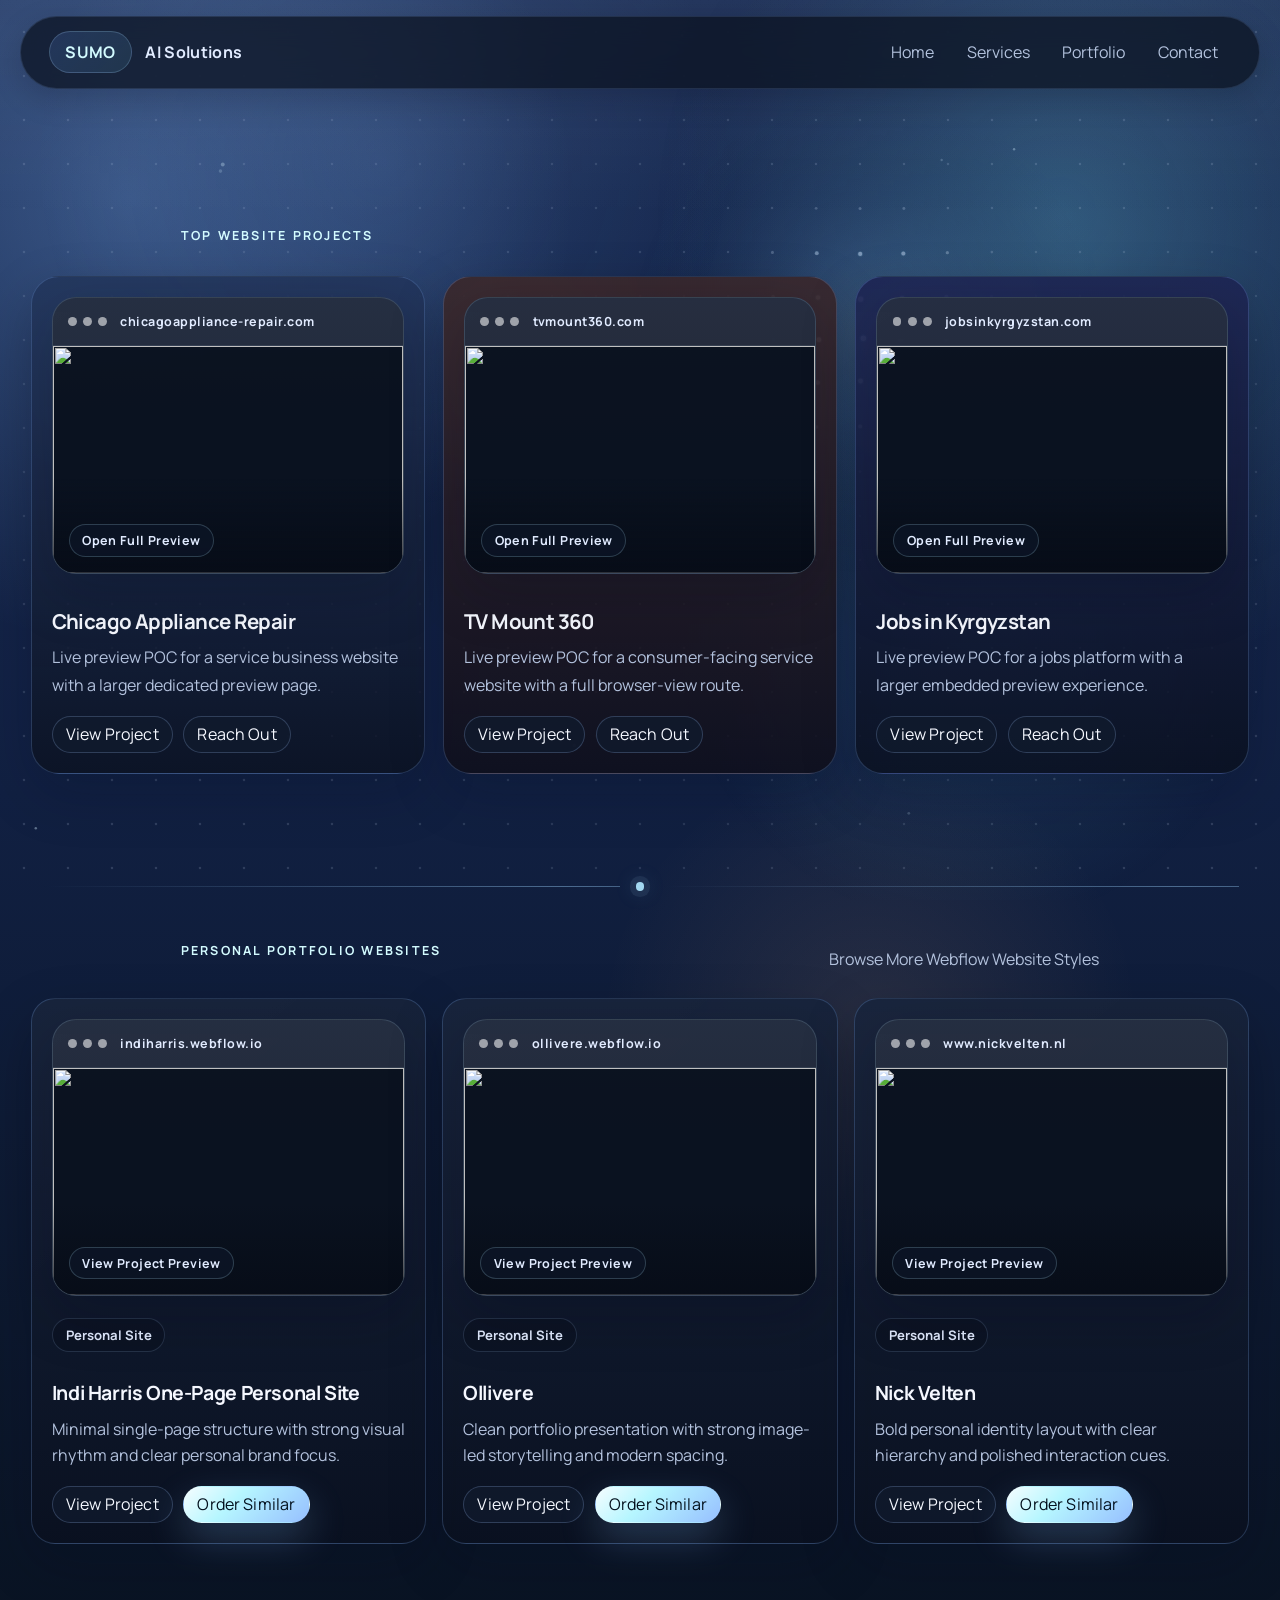
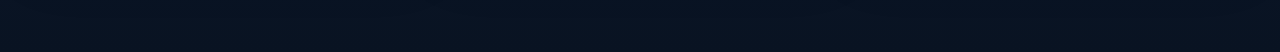
==== commit 74ce8769: "style changes and backend fixes" ====
--- a/portfolio/index.html
+++ b/portfolio/index.html
@@ -15,8 +15,8 @@
     name="keywords"
     content="SUMO AI Solutions portfolio, website portfolio, business website portfolio, landing page portfolio, web application portfolio, custom software portfolio, mobile app portfolio, iOS app portfolio, Android app portfolio, AI automation portfolio, AI integration case studies, AI consulting portfolio, business automation portfolio, consulting case studies, IT solutions portfolio, IT services portfolio, systems integration portfolio, technical delivery portfolio, recruiting support portfolio, digital product portfolio"
   >
-  <link rel="icon" type="image/svg+xml" href="../assets/favicon-sumo-mark.svg?v=20260413-2">
-  <link rel="shortcut icon" href="../assets/favicon-sumo-mark.svg?v=20260413-2">
+  <link rel="icon" type="image/svg+xml" href="../assets/favicon-sumo-mark.svg?v=20260413-3">
+  <link rel="shortcut icon" href="../assets/favicon-sumo-mark.svg?v=20260413-3">
   <link rel="canonical" href="https://sumoaisolutions.com/portfolio/">
   <meta property="og:type" content="website">
   <meta property="og:site_name" content="SUMO AI Solutions">
@@ -40,24 +40,35 @@
   <link rel="dns-prefetch" href="//chicagoappliance-repair.com">
   <link rel="dns-prefetch" href="//tvmount360.com">
   <link rel="dns-prefetch" href="//images.pexels.com">
+  <link rel="dns-prefetch" href="//indiharris.webflow.io">
+  <link rel="dns-prefetch" href="//ollivere.webflow.io">
+  <link rel="dns-prefetch" href="//www.nickvelten.nl">
   <link rel="dns-prefetch" href="//webflow.com">
+  <link rel="dns-prefetch" href="//cdn.prod.website-files.com">
   <link rel="dns-prefetch" href="//assets.website-files.com">
   <link rel="preconnect" href="https://fonts.googleapis.com">
   <link rel="preconnect" href="https://fonts.gstatic.com" crossorigin>
   <link rel="preconnect" href="https://chicagoappliance-repair.com">
   <link rel="preconnect" href="https://tvmount360.com">
   <link rel="preconnect" href="https://images.pexels.com">
+  <link rel="preconnect" href="https://indiharris.webflow.io">
+  <link rel="preconnect" href="https://ollivere.webflow.io">
+  <link rel="preconnect" href="https://www.nickvelten.nl">
   <link rel="preconnect" href="https://webflow.com">
+  <link rel="preconnect" href="https://cdn.prod.website-files.com">
   <link rel="preconnect" href="https://assets.website-files.com">
   <link rel="preload" as="image" href="https://chicagoappliance-repair.com/assets/live/why-choose-us-img.png">
   <link rel="preload" as="image" href="https://tvmount360.com/assets/new_screen.png">
   <link rel="preload" as="image" href="https://images.pexels.com/photos/3760529/pexels-photo-3760529.jpeg">
+  <link rel="preload" as="image" href="https://cdn.prod.website-files.com/60d6be31db0c62b38797d7d1/60d903086a84992be745e666_indi-harris-og-img.jpg">
+  <link rel="preload" as="image" href="https://cdn.prod.website-files.com/5ef89928a1cfcec5918d8d5d/603ed9d24b6a58205fbcd5e8_og-image.jpg">
+  <link rel="preload" as="image" href="https://cdn.prod.website-files.com/662f674cb38eee57dcce1fd9/69b3c325788d6f0b774a93ea_meta.jpg">
   <link
     href="https://fonts.googleapis.com/css2?family=Manrope:wght@400;700;800&display=swap"
     rel="stylesheet"
   >
-  <link rel="preload" href="../style.css?v=20260413-2" as="style">
-  <link rel="stylesheet" href="../style.css?v=20260413-2">
+  <link rel="preload" href="../style.css?v=20260413-3" as="style">
+  <link rel="stylesheet" href="../style.css?v=20260413-3">
   <script type="application/ld+json">
     {
       "@context": "https://schema.org",
@@ -114,6 +125,9 @@
 
     <main>
       <section class="section portfolio-gallery-section portfolio-gallery-simple">
+        <div class="portfolio-reference-head portfolio-top-highlight" data-reveal>
+          <p class="eyebrow">Top Website Projects</p>
+        </div>
         <div class="portfolio-grid">
           <article class="portfolio-template-card live-portfolio-card template-azure glass-panel" data-reveal style="--reveal-delay: 40ms;">
             <div
@@ -156,7 +170,6 @@
               </div>
             </div>
             <div class="template-copy">
-              <span class="card-tag">Website</span>
               <h3>Chicago Appliance Repair</h3>
               <p>Live preview POC for a service business website with a larger dedicated preview page.</p>
             </div>
@@ -216,7 +229,6 @@
               </div>
             </div>
             <div class="template-copy">
-              <span class="card-tag">Website</span>
               <h3>TV Mount 360</h3>
               <p>Live preview POC for a consumer-facing service website with a full browser-view route.</p>
             </div>
@@ -276,7 +288,6 @@
               </div>
             </div>
             <div class="template-copy">
-              <span class="card-tag">Website</span>
               <h3>Jobs in Kyrgyzstan</h3>
               <p>Live preview POC for a jobs platform with a larger embedded preview experience.</p>
             </div>
@@ -319,8 +330,10 @@
               tabindex="0"
               data-open-preview
               data-preview-title="Indi Harris One-Page Personal Site"
-              data-preview-domain="webflow reference"
-              data-preview-url="https://webflow.com/made-in-webflow/website/indi-harris-one-page-personal-site?ref=made-in-webflow-search&amp;searchValue=personal"
+              data-preview-domain="indiharris.webflow.io"
+              data-preview-url="https://indiharris.webflow.io/"
+              data-preview-mode="image"
+              data-preview-image="https://cdn.prod.website-files.com/60d6be31db0c62b38797d7d1/60d903086a84992be745e666_indi-harris-og-img.jpg"
               aria-label="Open Indi Harris preview"
             >
               <div class="live-preview-browser">
@@ -328,21 +341,19 @@
                   <span></span>
                   <span></span>
                   <span></span>
-                  <strong>indi-harris personal site</strong>
+                  <strong>indiharris.webflow.io</strong>
                 </div>
                 <div class="live-preview-crop portfolio-reference-crop">
-                  <span class="portfolio-reference-poster portfolio-reference-poster-one"></span>
-                  <iframe
-                    src="https://webflow.com/made-in-webflow/website/indi-harris-one-page-personal-site?ref=made-in-webflow-search&amp;searchValue=personal"
-                    title="Indi Harris personal site preview"
+                  <img
+                    class="live-preview-poster"
+                    src="https://cdn.prod.website-files.com/60d6be31db0c62b38797d7d1/60d903086a84992be745e666_indi-harris-og-img.jpg"
+                    alt=""
                     loading="eager"
-                    tabindex="-1"
-                    aria-hidden="true"
-                    data-preview-frame
-                  ></iframe>
+                    decoding="async"
+                  >
                 </div>
                 <div class="live-preview-overlay">
-                  <span>Open Preview</span>
+                  <span>View Project Preview</span>
                 </div>
               </div>
             </div>
@@ -350,7 +361,18 @@
             <h3>Indi Harris One-Page Personal Site</h3>
             <p>Minimal single-page structure with strong visual rhythm and clear personal brand focus.</p>
             <div class="portfolio-card-actions">
-              <a class="button button-secondary button-compact" href="https://webflow.com/made-in-webflow/website/indi-harris-one-page-personal-site?ref=made-in-webflow-search&amp;searchValue=personal" target="_blank" rel="noopener noreferrer">View Reference</a>
+              <button
+                class="button button-secondary button-compact"
+                type="button"
+                data-open-preview
+                data-preview-title="Indi Harris One-Page Personal Site"
+                data-preview-domain="indiharris.webflow.io"
+                data-preview-url="https://indiharris.webflow.io/"
+                data-preview-mode="image"
+                data-preview-image="https://cdn.prod.website-files.com/60d6be31db0c62b38797d7d1/60d903086a84992be745e666_indi-harris-og-img.jpg"
+              >
+                View Project
+              </button>
               <button class="button button-primary button-compact" type="button" data-open-consultation>Order Similar</button>
             </div>
           </article>
@@ -362,8 +384,10 @@
               tabindex="0"
               data-open-preview
               data-preview-title="Ollivere"
-              data-preview-domain="webflow reference"
-              data-preview-url="https://webflow.com/made-in-webflow/website/ollivere?ref=made-in-webflow-search&amp;searchValue=personal"
+              data-preview-domain="ollivere.webflow.io"
+              data-preview-url="https://ollivere.webflow.io/"
+              data-preview-mode="image"
+              data-preview-image="https://cdn.prod.website-files.com/5ef89928a1cfcec5918d8d5d/603ed9d24b6a58205fbcd5e8_og-image.jpg"
               aria-label="Open Ollivere preview"
             >
               <div class="live-preview-browser">
@@ -371,21 +395,19 @@
                   <span></span>
                   <span></span>
                   <span></span>
-                  <strong>ollivere portfolio</strong>
+                  <strong>ollivere.webflow.io</strong>
                 </div>
                 <div class="live-preview-crop portfolio-reference-crop">
-                  <span class="portfolio-reference-poster portfolio-reference-poster-two"></span>
-                  <iframe
-                    src="https://webflow.com/made-in-webflow/website/ollivere?ref=made-in-webflow-search&amp;searchValue=personal"
-                    title="Ollivere personal site preview"
+                  <img
+                    class="live-preview-poster"
+                    src="https://cdn.prod.website-files.com/5ef89928a1cfcec5918d8d5d/603ed9d24b6a58205fbcd5e8_og-image.jpg"
+                    alt=""
                     loading="eager"
-                    tabindex="-1"
-                    aria-hidden="true"
-                    data-preview-frame
-                  ></iframe>
+                    decoding="async"
+                  >
                 </div>
                 <div class="live-preview-overlay">
-                  <span>Open Preview</span>
+                  <span>View Project Preview</span>
                 </div>
               </div>
             </div>
@@ -393,7 +415,18 @@
             <h3>Ollivere</h3>
             <p>Clean portfolio presentation with strong image-led storytelling and modern spacing.</p>
             <div class="portfolio-card-actions">
-              <a class="button button-secondary button-compact" href="https://webflow.com/made-in-webflow/website/ollivere?ref=made-in-webflow-search&amp;searchValue=personal" target="_blank" rel="noopener noreferrer">View Reference</a>
+              <button
+                class="button button-secondary button-compact"
+                type="button"
+                data-open-preview
+                data-preview-title="Ollivere"
+                data-preview-domain="ollivere.webflow.io"
+                data-preview-url="https://ollivere.webflow.io/"
+                data-preview-mode="image"
+                data-preview-image="https://cdn.prod.website-files.com/5ef89928a1cfcec5918d8d5d/603ed9d24b6a58205fbcd5e8_og-image.jpg"
+              >
+                View Project
+              </button>
               <button class="button button-primary button-compact" type="button" data-open-consultation>Order Similar</button>
             </div>
           </article>
@@ -405,8 +438,10 @@
               tabindex="0"
               data-open-preview
               data-preview-title="Nick Velten"
-              data-preview-domain="webflow reference"
-              data-preview-url="https://webflow.com/made-in-webflow/website/nickvelten-8aeccc?ref=made-in-webflow-search&amp;searchValue=personal"
+              data-preview-domain="www.nickvelten.nl"
+              data-preview-url="https://www.nickvelten.nl/"
+              data-preview-mode="image"
+              data-preview-image="https://cdn.prod.website-files.com/662f674cb38eee57dcce1fd9/69b3c325788d6f0b774a93ea_meta.jpg"
               aria-label="Open Nick Velten preview"
             >
               <div class="live-preview-browser">
@@ -414,21 +449,19 @@
                   <span></span>
                   <span></span>
                   <span></span>
-                  <strong>nickvelten portfolio</strong>
+                  <strong>www.nickvelten.nl</strong>
                 </div>
                 <div class="live-preview-crop portfolio-reference-crop">
-                  <span class="portfolio-reference-poster portfolio-reference-poster-three"></span>
-                  <iframe
-                    src="https://webflow.com/made-in-webflow/website/nickvelten-8aeccc?ref=made-in-webflow-search&amp;searchValue=personal"
-                    title="Nick Velten personal site preview"
+                  <img
+                    class="live-preview-poster"
+                    src="https://cdn.prod.website-files.com/662f674cb38eee57dcce1fd9/69b3c325788d6f0b774a93ea_meta.jpg"
+                    alt=""
                     loading="eager"
-                    tabindex="-1"
-                    aria-hidden="true"
-                    data-preview-frame
-                  ></iframe>
+                    decoding="async"
+                  >
                 </div>
                 <div class="live-preview-overlay">
-                  <span>Open Preview</span>
+                  <span>View Project Preview</span>
                 </div>
               </div>
             </div>
@@ -436,7 +469,18 @@
             <h3>Nick Velten</h3>
             <p>Bold personal identity layout with clear hierarchy and polished interaction cues.</p>
             <div class="portfolio-card-actions">
-              <a class="button button-secondary button-compact" href="https://webflow.com/made-in-webflow/website/nickvelten-8aeccc?ref=made-in-webflow-search&amp;searchValue=personal" target="_blank" rel="noopener noreferrer">View Reference</a>
+              <button
+                class="button button-secondary button-compact"
+                type="button"
+                data-open-preview
+                data-preview-title="Nick Velten"
+                data-preview-domain="www.nickvelten.nl"
+                data-preview-url="https://www.nickvelten.nl/"
+                data-preview-mode="image"
+                data-preview-image="https://cdn.prod.website-files.com/662f674cb38eee57dcce1fd9/69b3c325788d6f0b774a93ea_meta.jpg"
+              >
+                View Project
+              </button>
               <button class="button button-primary button-compact" type="button" data-open-consultation>Order Similar</button>
             </div>
           </article>
@@ -463,6 +507,10 @@
 
       <div class="portfolio-preview-frame-wrap">
         <iframe id="portfolioPreviewFrame" title="Portfolio website preview" loading="lazy"></iframe>
+        <img id="portfolioPreviewImage" class="portfolio-preview-image" alt="" hidden>
+        <p class="portfolio-preview-note" id="portfolioPreviewNote" hidden>
+          Interactive embedding is restricted by this website. Use “Open Live Site” for full interaction.
+        </p>
       </div>
     </div>
   </div>
@@ -522,6 +570,6 @@
     </div>
   </div>
 
-  <script src="../script.js?v=20260413-2"></script>
+  <script src="../script.js?v=20260413-3"></script>
 </body>
 </html>
--- a/style.css
+++ b/style.css
@@ -305,6 +305,11 @@
   max-width: 860px;
 }
 
+.hero-copy > .eyebrow {
+  margin-bottom: 0.82rem;
+  transform: translateY(-6px);
+}
+
 .eyebrow {
   display: inline-flex;
   align-items: center;
@@ -773,9 +778,9 @@
 
 .section-spotlight .intro-metric:hover,
 .section-spotlight .intro-metric:focus-within {
-  transform: translateY(-3px);
+  transform: translateY(-6px) scale(1.012);
   border-color: rgba(196, 235, 255, 0.24);
-  box-shadow: 0 16px 36px rgba(2, 7, 18, 0.16);
+  box-shadow: 0 18px 40px rgba(2, 7, 18, 0.2);
   background: rgba(13, 22, 40, 0.72);
 }
 
@@ -866,16 +871,33 @@
     background-color 220ms var(--ease-out);
 }
 
+.service-card::after {
+  content: "";
+  position: absolute;
+  inset: 0;
+  background: linear-gradient(118deg, transparent 18%, rgba(182, 234, 255, 0.16) 50%, transparent 82%);
+  opacity: 0;
+  transform: translateX(-34%);
+  pointer-events: none;
+}
+
 .service-card:hover,
 .service-card:focus-within,
 .audience-card:hover,
 .audience-card:focus-within,
 .about-card:hover,
 .about-card:focus-within {
-  transform: translateY(-5px);
+  transform: translateY(-7px) scale(1.015);
   border-color: rgba(178, 233, 255, 0.24);
-  box-shadow: 0 18px 44px rgba(2, 7, 18, 0.18);
+  box-shadow: 0 22px 48px rgba(2, 7, 18, 0.22);
   background: linear-gradient(180deg, rgba(19, 29, 50, 0.9), rgba(11, 16, 29, 0.82));
+}
+
+.service-card:hover::after,
+.service-card:focus-within::after,
+.service-card.is-guided-target::after {
+  opacity: 1;
+  animation: highlightSweep 880ms var(--ease-out);
 }
 
 .service-card.is-guided-target {
@@ -1556,6 +1578,29 @@
   background: #fff;
 }
 
+.portfolio-preview-image {
+  width: 100%;
+  height: 100%;
+  object-fit: cover;
+  object-position: top center;
+  background: rgba(9, 15, 28, 0.88);
+}
+
+.portfolio-preview-note {
+  position: absolute;
+  left: 1rem;
+  right: 1rem;
+  bottom: 1rem;
+  margin: 0;
+  padding: 0.62rem 0.82rem;
+  border-radius: 12px;
+  border: 1px solid rgba(194, 234, 255, 0.2);
+  background: rgba(9, 16, 31, 0.74);
+  color: var(--muted-strong);
+  font-size: 0.82rem;
+  line-height: 1.4;
+}
+
 .portfolio-gallery-head {
   max-width: 860px;
   margin-inline: auto;
@@ -1588,6 +1633,11 @@
 
 .portfolio-gallery-simple .portfolio-grid {
   margin-top: 0;
+}
+
+.portfolio-top-highlight {
+  max-width: none;
+  margin-bottom: 1rem;
 }
 
 .portfolio-reference-section {
--- a/style.css
+++ b/style.css
@@ -305,6 +305,11 @@
   max-width: 860px;
 }
 
+.hero-copy > .eyebrow {
+  margin-bottom: 0.82rem;
+  transform: translateY(-6px);
+}
+
 .eyebrow {
   display: inline-flex;
   align-items: center;
@@ -773,9 +778,9 @@
 
 .section-spotlight .intro-metric:hover,
 .section-spotlight .intro-metric:focus-within {
-  transform: translateY(-3px);
+  transform: translateY(-6px) scale(1.012);
   border-color: rgba(196, 235, 255, 0.24);
-  box-shadow: 0 16px 36px rgba(2, 7, 18, 0.16);
+  box-shadow: 0 18px 40px rgba(2, 7, 18, 0.2);
   background: rgba(13, 22, 40, 0.72);
 }
 
@@ -866,16 +871,33 @@
     background-color 220ms var(--ease-out);
 }
 
+.service-card::after {
+  content: "";
+  position: absolute;
+  inset: 0;
+  background: linear-gradient(118deg, transparent 18%, rgba(182, 234, 255, 0.16) 50%, transparent 82%);
+  opacity: 0;
+  transform: translateX(-34%);
+  pointer-events: none;
+}
+
 .service-card:hover,
 .service-card:focus-within,
 .audience-card:hover,
 .audience-card:focus-within,
 .about-card:hover,
 .about-card:focus-within {
-  transform: translateY(-5px);
+  transform: translateY(-7px) scale(1.015);
   border-color: rgba(178, 233, 255, 0.24);
-  box-shadow: 0 18px 44px rgba(2, 7, 18, 0.18);
+  box-shadow: 0 22px 48px rgba(2, 7, 18, 0.22);
   background: linear-gradient(180deg, rgba(19, 29, 50, 0.9), rgba(11, 16, 29, 0.82));
+}
+
+.service-card:hover::after,
+.service-card:focus-within::after,
+.service-card.is-guided-target::after {
+  opacity: 1;
+  animation: highlightSweep 880ms var(--ease-out);
 }
 
 .service-card.is-guided-target {
@@ -1556,6 +1578,29 @@
   background: #fff;
 }
 
+.portfolio-preview-image {
+  width: 100%;
+  height: 100%;
+  object-fit: cover;
+  object-position: top center;
+  background: rgba(9, 15, 28, 0.88);
+}
+
+.portfolio-preview-note {
+  position: absolute;
+  left: 1rem;
+  right: 1rem;
+  bottom: 1rem;
+  margin: 0;
+  padding: 0.62rem 0.82rem;
+  border-radius: 12px;
+  border: 1px solid rgba(194, 234, 255, 0.2);
+  background: rgba(9, 16, 31, 0.74);
+  color: var(--muted-strong);
+  font-size: 0.82rem;
+  line-height: 1.4;
+}
+
 .portfolio-gallery-head {
   max-width: 860px;
   margin-inline: auto;
@@ -1588,6 +1633,11 @@
 
 .portfolio-gallery-simple .portfolio-grid {
   margin-top: 0;
+}
+
+.portfolio-top-highlight {
+  max-width: none;
+  margin-bottom: 1rem;
 }
 
 .portfolio-reference-section {
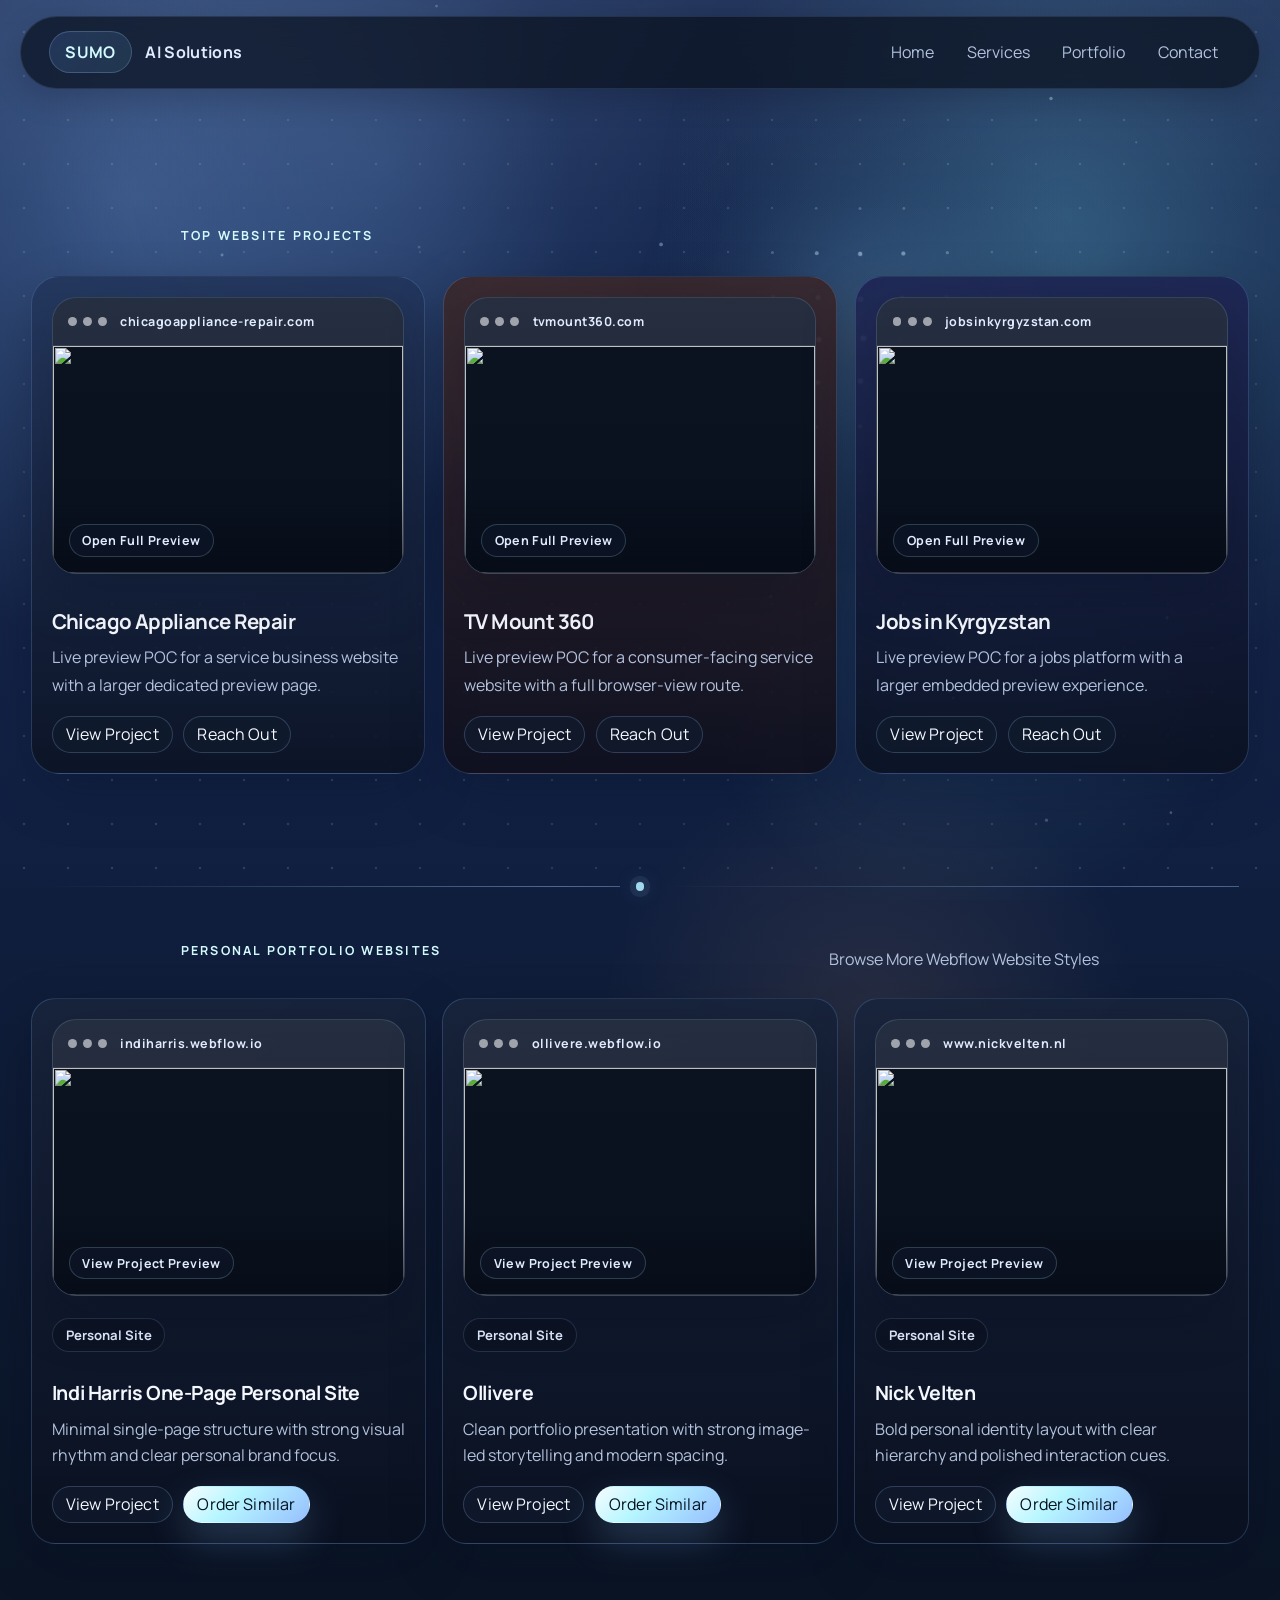
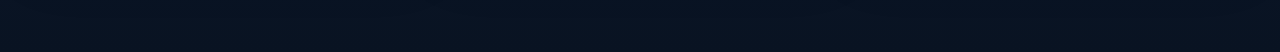
==== commit a0cb862c: "style changes and backend fixes" ====
--- a/portfolio/index.html
+++ b/portfolio/index.html
@@ -69,6 +69,15 @@
   >
   <link rel="preload" href="../style.css?v=20260413-3" as="style">
   <link rel="stylesheet" href="../style.css?v=20260413-3">
+  <!-- Google tag (gtag.js) -->
+  <script async src="https://www.googletagmanager.com/gtag/js?id=AW-17948229197"></script>
+  <script>
+    window.dataLayer = window.dataLayer || [];
+    function gtag(){dataLayer.push(arguments);}
+    gtag('js', new Date());
+
+    gtag('config', 'AW-17948229197');
+  </script>
   <script type="application/ld+json">
     {
       "@context": "https://schema.org",
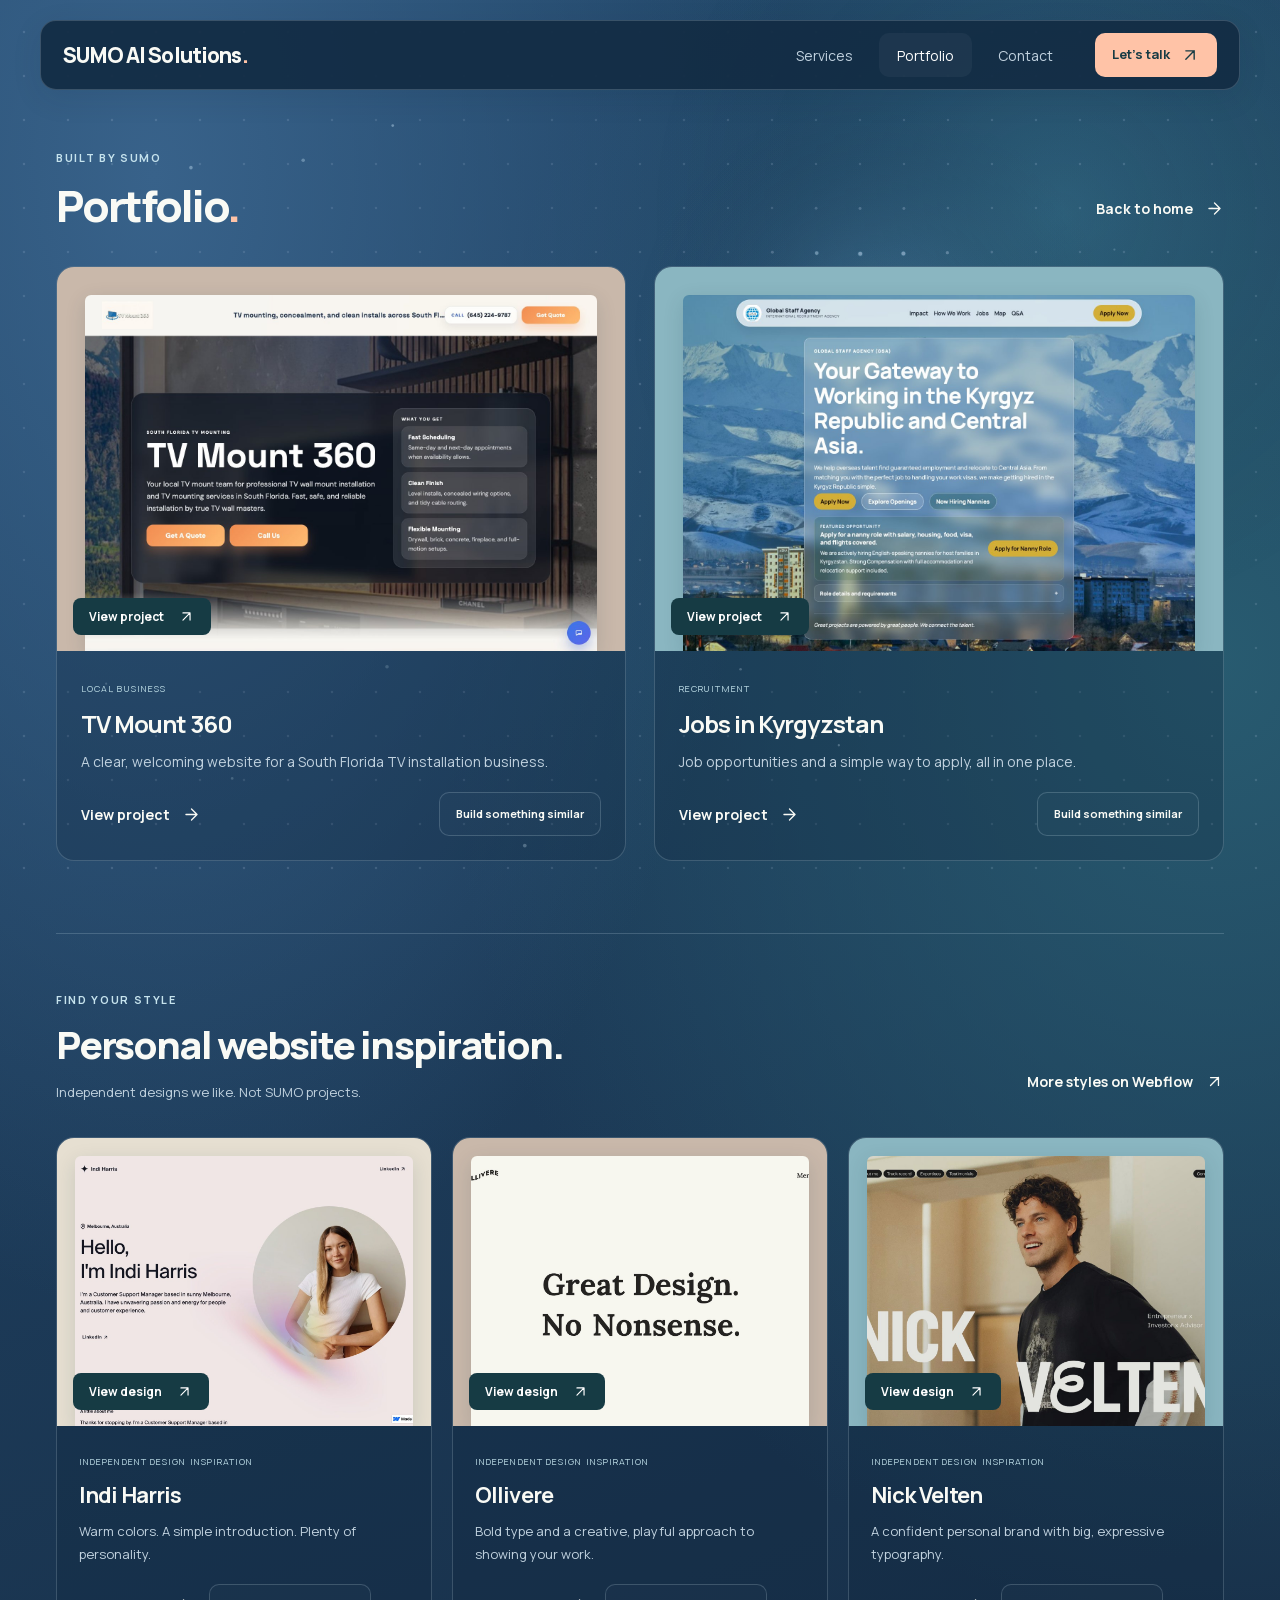
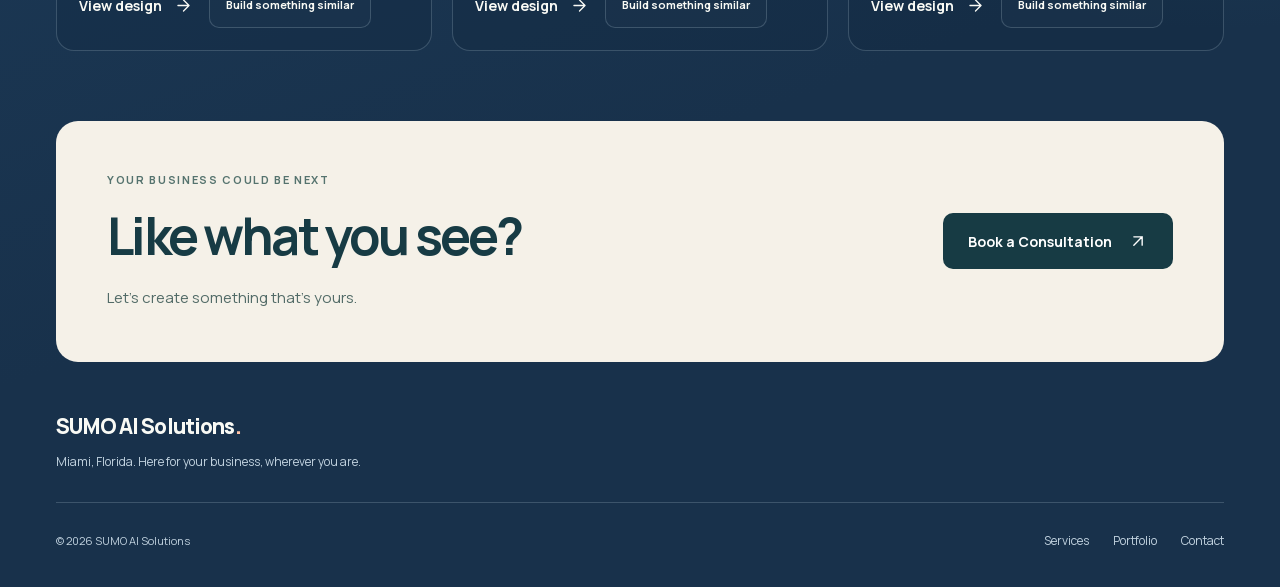
==== commit eef067ae: "Redesign SUMO for small businesses with a focused mobile-first experience" ====
--- a/portfolio/index.html
+++ b/portfolio/index.html
@@ -6,69 +6,38 @@
   <meta http-equiv="x-dns-prefetch-control" content="on">
   <meta name="robots" content="index, follow, max-image-preview:large, max-snippet:-1, max-video-preview:-1">
   <meta name="author" content="SUMO AI Solutions">
-  <meta name="theme-color" content="#16315b">
+  <meta name="theme-color" content="#203e64">
   <meta
     name="description"
-    content="Explore portfolio previews from SUMO AI Solutions across websites, web applications, mobile apps, AI automation, AI business integration, software consulting, IT services, technical delivery, and recruiting support."
+    content="Explore websites built by SUMO AI Solutions and personal website inspiration. See a project you like? Let us build something for your business."
   >
   <meta
     name="keywords"
     content="SUMO AI Solutions portfolio, website portfolio, business website portfolio, landing page portfolio, web application portfolio, custom software portfolio, mobile app portfolio, iOS app portfolio, Android app portfolio, AI automation portfolio, AI integration case studies, AI consulting portfolio, business automation portfolio, consulting case studies, IT solutions portfolio, IT services portfolio, systems integration portfolio, technical delivery portfolio, recruiting support portfolio, digital product portfolio"
   >
-  <link rel="icon" type="image/svg+xml" href="../assets/favicon-sumo-mark.svg?v=20260413-3">
-  <link rel="shortcut icon" href="../assets/favicon-sumo-mark.svg?v=20260413-3">
+  <link rel="icon" type="image/svg+xml" href="../assets/favicon-sumo-mark.svg?v=20261116-1">
+  <link rel="shortcut icon" href="../assets/favicon-sumo-mark.svg?v=20261116-1">
   <link rel="canonical" href="https://sumoaisolutions.com/portfolio/">
   <meta property="og:type" content="website">
   <meta property="og:site_name" content="SUMO AI Solutions">
-  <meta property="og:title" content="SUMO AI Solutions Portfolio | Websites, Web Apps, AI Systems">
+  <meta property="og:title" content="Portfolio | SUMO AI Solutions">
   <meta
     property="og:description"
-    content="Portfolio previews for websites, web applications, mobile apps, AI systems, software consulting work, IT services, and technical delivery."
+    content="Small-business websites, real projects, and fresh ideas for your next website."
   >
   <meta property="og:url" content="https://sumoaisolutions.com/portfolio/">
-  <meta property="og:image" content="https://sumoaisolutions.com/assets/sketches/sumo-banner.svg">
+  <meta property="og:image" content="https://sumoaisolutions.com/assets/social-preview.png">
   <meta name="twitter:card" content="summary_large_image">
-  <meta name="twitter:title" content="SUMO AI Solutions Portfolio | Websites, Web Apps, AI Systems">
+  <meta name="twitter:title" content="Portfolio | SUMO AI Solutions">
   <meta
     name="twitter:description"
-    content="Portfolio previews for websites, web applications, mobile apps, AI automation systems, software consulting work, IT services, and technical delivery."
-  >
-  <meta name="twitter:image" content="https://sumoaisolutions.com/assets/sketches/sumo-banner.svg">
-  <title>SUMO AI Solutions Portfolio | Websites, Web Apps, AI Systems</title>
-  <link rel="dns-prefetch" href="//fonts.googleapis.com">
-  <link rel="dns-prefetch" href="//fonts.gstatic.com">
-  <link rel="dns-prefetch" href="//chicagoappliance-repair.com">
-  <link rel="dns-prefetch" href="//tvmount360.com">
-  <link rel="dns-prefetch" href="//images.pexels.com">
-  <link rel="dns-prefetch" href="//indiharris.webflow.io">
-  <link rel="dns-prefetch" href="//ollivere.webflow.io">
-  <link rel="dns-prefetch" href="//www.nickvelten.nl">
-  <link rel="dns-prefetch" href="//webflow.com">
-  <link rel="dns-prefetch" href="//cdn.prod.website-files.com">
-  <link rel="dns-prefetch" href="//assets.website-files.com">
-  <link rel="preconnect" href="https://fonts.googleapis.com">
-  <link rel="preconnect" href="https://fonts.gstatic.com" crossorigin>
-  <link rel="preconnect" href="https://chicagoappliance-repair.com">
-  <link rel="preconnect" href="https://tvmount360.com">
-  <link rel="preconnect" href="https://images.pexels.com">
-  <link rel="preconnect" href="https://indiharris.webflow.io">
-  <link rel="preconnect" href="https://ollivere.webflow.io">
-  <link rel="preconnect" href="https://www.nickvelten.nl">
-  <link rel="preconnect" href="https://webflow.com">
-  <link rel="preconnect" href="https://cdn.prod.website-files.com">
-  <link rel="preconnect" href="https://assets.website-files.com">
-  <link rel="preload" as="image" href="https://chicagoappliance-repair.com/assets/live/why-choose-us-img.png">
-  <link rel="preload" as="image" href="https://tvmount360.com/assets/new_screen.png">
-  <link rel="preload" as="image" href="https://images.pexels.com/photos/3760529/pexels-photo-3760529.jpeg">
-  <link rel="preload" as="image" href="https://cdn.prod.website-files.com/60d6be31db0c62b38797d7d1/60d903086a84992be745e666_indi-harris-og-img.jpg">
-  <link rel="preload" as="image" href="https://cdn.prod.website-files.com/5ef89928a1cfcec5918d8d5d/603ed9d24b6a58205fbcd5e8_og-image.jpg">
-  <link rel="preload" as="image" href="https://cdn.prod.website-files.com/662f674cb38eee57dcce1fd9/69b3c325788d6f0b774a93ea_meta.jpg">
-  <link
-    href="https://fonts.googleapis.com/css2?family=Manrope:wght@400;700;800&display=swap"
-    rel="stylesheet"
-  >
-  <link rel="preload" href="../style.css?v=20260413-3" as="style">
-  <link rel="stylesheet" href="../style.css?v=20260413-3">
+    content="Small-business websites, real projects, and fresh ideas for your next website."
+  >
+  <meta name="twitter:image" content="https://sumoaisolutions.com/assets/social-preview.png">
+  <title>Portfolio | SUMO AI Solutions</title>
+  <link rel="preload" href="../assets/fonts/manrope-latin-variable.woff2" as="font" type="font/woff2" crossorigin>
+  <link rel="preload" href="../style.css?v=20261116-1" as="style">
+  <link rel="stylesheet" href="../style.css?v=20261116-1">
   <!-- Google tag (gtag.js) -->
   <script async src="https://www.googletagmanager.com/gtag/js?id=AW-17948229197"></script>
   <script>
@@ -87,7 +56,7 @@
           "@id": "https://sumoaisolutions.com/portfolio/#page",
           "url": "https://sumoaisolutions.com/portfolio/",
           "name": "SUMO AI Solutions Portfolio",
-          "description": "Portfolio previews and future case studies for websites, web apps, mobile apps, AI integration, automation systems, software consulting, IT services, and technical delivery.",
+          "description": "Business website projects and independently created personal website inspiration.",
           "isPartOf": {
             "@type": "WebSite",
             "@id": "https://sumoaisolutions.com/#website"
@@ -115,470 +84,145 @@
   </script>
 </head>
 <body>
-  <canvas class="dot-grid" id="dotGrid" aria-hidden="true"></canvas>
-
-  <div class="page-shell">
-    <header class="site-header">
-      <a class="brand" href="../" aria-label="SUMO AI Solutions home">
-        <span class="brand-mark">SUMO</span>
-        <span class="brand-text">AI Solutions</span>
-      </a>
-
-      <nav class="site-nav" aria-label="Primary">
-        <a href="../">Home</a>
-        <a href="../#services">Services</a>
-        <a href="./">Portfolio</a>
-        <a href="../#contact">Contact</a>
-      </nav>
-    </header>
-
-    <main>
-      <section class="section portfolio-gallery-section portfolio-gallery-simple">
-        <div class="portfolio-reference-head portfolio-top-highlight" data-reveal>
-          <p class="eyebrow">Top Website Projects</p>
-        </div>
-        <div class="portfolio-grid">
-          <article class="portfolio-template-card live-portfolio-card template-azure glass-panel" data-reveal style="--reveal-delay: 40ms;">
-            <div
-              class="live-preview-shell live-preview-link"
-              role="button"
-              tabindex="0"
-              data-open-preview
-              data-preview-title="Chicago Appliance Repair"
-              data-preview-domain="chicagoappliance-repair.com"
-              data-preview-url="https://chicagoappliance-repair.com/"
-              aria-label="Open Chicago Appliance Repair portfolio preview"
-            >
-              <div class="live-preview-browser">
-                <div class="live-preview-topbar">
-                  <span></span>
-                  <span></span>
-                  <span></span>
-                  <strong>chicagoappliance-repair.com</strong>
-                </div>
-                <div class="live-preview-crop">
-                  <img
-                    class="live-preview-poster"
-                    src="https://chicagoappliance-repair.com/assets/live/why-choose-us-img.png"
-                    alt=""
-                    loading="eager"
-                    decoding="async"
-                  >
-                  <iframe
-                    src="https://chicagoappliance-repair.com/"
-                    title="Chicago Appliance Repair live preview"
-                    loading="lazy"
-                    tabindex="-1"
-                    aria-hidden="true"
-                    data-preview-frame
-                  ></iframe>
-                </div>
-                <div class="live-preview-overlay">
-                  <span>Open Full Preview</span>
-                </div>
-              </div>
-            </div>
-            <div class="template-copy">
-              <h3>Chicago Appliance Repair</h3>
-              <p>Live preview POC for a service business website with a larger dedicated preview page.</p>
-            </div>
-            <div class="portfolio-card-actions">
-              <button
-                class="button button-secondary button-compact"
-                type="button"
-                data-open-preview
-                data-preview-title="Chicago Appliance Repair"
-                data-preview-domain="chicagoappliance-repair.com"
-                data-preview-url="https://chicagoappliance-repair.com/"
-              >
-                View Project
-              </button>
-              <button class="button button-secondary button-compact" type="button" data-open-consultation>Reach Out</button>
-            </div>
-          </article>
-
-          <article class="portfolio-template-card live-portfolio-card template-sunset glass-panel" data-reveal style="--reveal-delay: 80ms;">
-            <div
-              class="live-preview-shell live-preview-link"
-              role="button"
-              tabindex="0"
-              data-open-preview
-              data-preview-title="TV Mount 360"
-              data-preview-domain="tvmount360.com"
-              data-preview-url="https://tvmount360.com/"
-              aria-label="Open TV Mount 360 portfolio preview"
-            >
-              <div class="live-preview-browser">
-                <div class="live-preview-topbar">
-                  <span></span>
-                  <span></span>
-                  <span></span>
-                  <strong>tvmount360.com</strong>
-                </div>
-                <div class="live-preview-crop">
-                  <img
-                    class="live-preview-poster"
-                    src="https://tvmount360.com/assets/new_screen.png"
-                    alt=""
-                    loading="lazy"
-                    decoding="async"
-                  >
-                  <iframe
-                    src="https://tvmount360.com/"
-                    title="TV Mount 360 live preview"
-                    loading="lazy"
-                    tabindex="-1"
-                    aria-hidden="true"
-                    data-preview-frame
-                  ></iframe>
-                </div>
-                <div class="live-preview-overlay">
-                  <span>Open Full Preview</span>
-                </div>
-              </div>
-            </div>
-            <div class="template-copy">
-              <h3>TV Mount 360</h3>
-              <p>Live preview POC for a consumer-facing service website with a full browser-view route.</p>
-            </div>
-            <div class="portfolio-card-actions">
-              <button
-                class="button button-secondary button-compact"
-                type="button"
-                data-open-preview
-                data-preview-title="TV Mount 360"
-                data-preview-domain="tvmount360.com"
-                data-preview-url="https://tvmount360.com/"
-              >
-                View Project
-              </button>
-              <button class="button button-secondary button-compact" type="button" data-open-consultation>Reach Out</button>
-            </div>
-          </article>
-
-          <article class="portfolio-template-card live-portfolio-card template-indigo glass-panel" data-reveal style="--reveal-delay: 120ms;">
-            <div
-              class="live-preview-shell live-preview-link"
-              role="button"
-              tabindex="0"
-              data-open-preview
-              data-preview-title="Jobs in Kyrgyzstan"
-              data-preview-domain="jobsinkyrgyzstan.com"
-              data-preview-url="https://jobsinkyrgyzstan.com/"
-              aria-label="Open Jobs in Kyrgyzstan portfolio preview"
-            >
-              <div class="live-preview-browser">
-                <div class="live-preview-topbar">
-                  <span></span>
-                  <span></span>
-                  <span></span>
-                  <strong>jobsinkyrgyzstan.com</strong>
-                </div>
-                <div class="live-preview-crop">
-                  <img
-                    class="live-preview-poster"
-                    src="https://images.pexels.com/photos/3760529/pexels-photo-3760529.jpeg"
-                    alt=""
-                    loading="lazy"
-                    decoding="async"
-                  >
-                  <iframe
-                    src="https://jobsinkyrgyzstan.com/"
-                    title="Jobs in Kyrgyzstan live preview"
-                    loading="lazy"
-                    tabindex="-1"
-                    aria-hidden="true"
-                    data-preview-frame
-                  ></iframe>
-                </div>
-                <div class="live-preview-overlay">
-                  <span>Open Full Preview</span>
-                </div>
-              </div>
-            </div>
-            <div class="template-copy">
-              <h3>Jobs in Kyrgyzstan</h3>
-              <p>Live preview POC for a jobs platform with a larger embedded preview experience.</p>
-            </div>
-            <div class="portfolio-card-actions">
-              <button
-                class="button button-secondary button-compact"
-                type="button"
-                data-open-preview
-                data-preview-title="Jobs in Kyrgyzstan"
-                data-preview-domain="jobsinkyrgyzstan.com"
-                data-preview-url="https://jobsinkyrgyzstan.com/"
-              >
-                View Project
-              </button>
-              <button class="button button-secondary button-compact" type="button" data-open-consultation>Reach Out</button>
-            </div>
-          </article>
-        </div>
-      </section>
-
-      <div class="section-divider" aria-hidden="true">
-        <span class="section-divider-line"></span>
-        <span class="section-divider-core"></span>
-        <span class="section-divider-line"></span>
+<a class="skip-link" href="#main">Skip to content</a>
+<canvas class="dot-grid" id="dotGrid" aria-hidden="true"></canvas>
+<div class="page-shell">
+  <header class="site-header">
+    <a class="brand" href="../" aria-label="SUMO AI Solutions home">SUMO AI Solutions<span class="brand-period" aria-hidden="true">.</span></a>
+    <nav class="site-nav" aria-label="Primary"><a href="../#services">Services</a><a href="./" aria-current="page">Portfolio</a><a href="../#contact">Contact</a></nav>
+    <button class="button button-small header-cta" type="button" data-open-consultation>Let's talk <svg class="icon" aria-hidden="true"><use href="../assets/icons.svg#external"></use></svg></button>
+  </header>
+  <main class="portfolio-main container" id="main">
+    <section aria-labelledby="portfolioTitle">
+      <div class="section-heading portfolio-heading"><div><p class="eyebrow">Built by SUMO</p><h1 id="portfolioTitle">Portfolio<span class="accent-text">.</span></h1></div><a class="text-link" href="../">Back to home <svg class="icon" aria-hidden="true"><use href="../assets/icons.svg#arrow"></use></svg></a></div>
+      <div class="work-grid"><article class="project-card" id="tvmount360">
+          <button class="project-preview work-image work-image-warm" type="button" data-open-preview data-preview-title="TV Mount 360" data-preview-domain="tvmount360.com" data-preview-url="https://tvmount360.com/" aria-label="Preview TV Mount 360">
+            <img src="../assets/portfolio/tvmount360.jpg" width="1440" height="1000" alt="TV Mount 360 website preview" loading="lazy" decoding="async">
+            <span class="preview-label">View project <svg class="icon" aria-hidden="true"><use href="../assets/icons.svg#external"></use></svg></span>
+          </button>
+          <div class="project-details"><span class="project-category">Local business</span><h2>TV Mount 360</h2><p>A clear, welcoming website for a South Florida TV installation business.</p>
+            <div class="project-actions"><button class="text-link" type="button" data-open-preview data-preview-title="TV Mount 360" data-preview-domain="tvmount360.com" data-preview-url="https://tvmount360.com/">View project <svg class="icon" aria-hidden="true"><use href="../assets/icons.svg#arrow"></use></svg></button><button class="button button-small button-secondary" type="button" data-open-consultation data-consultation-topic="a website like TV Mount 360">Build something similar</button></div>
+          </div>
+        </article>
+<article class="project-card" id="jobs-in-kyrgyzstan">
+          <button class="project-preview work-image work-image-blue" type="button" data-open-preview data-preview-title="Jobs in Kyrgyzstan" data-preview-domain="jobsinkyrgyzstan.com" data-preview-url="https://jobsinkyrgyzstan.com/" aria-label="Preview Jobs in Kyrgyzstan">
+            <img src="../assets/portfolio/jobs-in-kyrgyzstan.jpg" width="1440" height="1000" alt="Jobs in Kyrgyzstan website preview" loading="lazy" decoding="async">
+            <span class="preview-label">View project <svg class="icon" aria-hidden="true"><use href="../assets/icons.svg#external"></use></svg></span>
+          </button>
+          <div class="project-details"><span class="project-category">Recruitment</span><h2>Jobs in Kyrgyzstan</h2><p>Job opportunities and a simple way to apply, all in one place.</p>
+            <div class="project-actions"><button class="text-link" type="button" data-open-preview data-preview-title="Jobs in Kyrgyzstan" data-preview-domain="jobsinkyrgyzstan.com" data-preview-url="https://jobsinkyrgyzstan.com/">View project <svg class="icon" aria-hidden="true"><use href="../assets/icons.svg#arrow"></use></svg></button><button class="button button-small button-secondary" type="button" data-open-consultation data-consultation-topic="a website like Jobs in Kyrgyzstan">Build something similar</button></div>
+          </div>
+        </article></div>
+    </section>
+    <section class="inspiration-section" aria-labelledby="inspirationTitle">
+      <div class="section-heading"><div><p class="eyebrow">Find your style</p><h2 id="inspirationTitle">Personal website inspiration.</h2><p>Independent designs we like. Not SUMO projects.</p></div><a class="text-link" href="https://webflow.com/made-in-webflow/photography-portfolio" target="_blank" rel="noopener noreferrer">More styles on Webflow <svg class="icon" aria-hidden="true"><use href="../assets/icons.svg#external"></use></svg></a></div>
+      <div class="inspiration-grid"><article class="project-card" id="indi-harris">
+          <button class="project-preview work-image work-image-cream" type="button" data-open-preview data-preview-title="Indi Harris" data-preview-domain="indiharris.webflow.io" data-preview-url="https://indiharris.webflow.io/" data-preview-mode="image" data-preview-image="../assets/portfolio/indi-harris-full.jpg" aria-label="Preview Indi Harris">
+            <img src="../assets/portfolio/indi-harris.jpg" width="1440" height="1000" alt="Indi Harris website preview" loading="lazy" decoding="async">
+            <span class="preview-label">View design <svg class="icon" aria-hidden="true"><use href="../assets/icons.svg#external"></use></svg></span>
+          </button>
+          <div class="project-details"><span class="project-category">Independent design inspiration</span><h3>Indi Harris</h3><p>Warm colors. A simple introduction. Plenty of personality.</p>
+            <div class="project-actions"><button class="text-link" type="button" data-open-preview data-preview-title="Indi Harris" data-preview-domain="indiharris.webflow.io" data-preview-url="https://indiharris.webflow.io/" data-preview-mode="image" data-preview-image="../assets/portfolio/indi-harris-full.jpg">View design <svg class="icon" aria-hidden="true"><use href="../assets/icons.svg#arrow"></use></svg></button><button class="button button-small button-secondary" type="button" data-open-consultation data-consultation-topic="a website like Indi Harris">Build something similar</button></div>
+          </div>
+        </article>
+<article class="project-card" id="ollivere">
+          <button class="project-preview work-image work-image-warm" type="button" data-open-preview data-preview-title="Ollivere" data-preview-domain="ollivere.webflow.io" data-preview-url="https://ollivere.webflow.io/" data-preview-mode="image" data-preview-image="../assets/portfolio/ollivere-full.jpg" aria-label="Preview Ollivere">
+            <img src="../assets/portfolio/ollivere.jpg" width="1440" height="1000" alt="Ollivere website preview" loading="lazy" decoding="async">
+            <span class="preview-label">View design <svg class="icon" aria-hidden="true"><use href="../assets/icons.svg#external"></use></svg></span>
+          </button>
+          <div class="project-details"><span class="project-category">Independent design inspiration</span><h3>Ollivere</h3><p>Bold type and a creative, playful approach to showing your work.</p>
+            <div class="project-actions"><button class="text-link" type="button" data-open-preview data-preview-title="Ollivere" data-preview-domain="ollivere.webflow.io" data-preview-url="https://ollivere.webflow.io/" data-preview-mode="image" data-preview-image="../assets/portfolio/ollivere-full.jpg">View design <svg class="icon" aria-hidden="true"><use href="../assets/icons.svg#arrow"></use></svg></button><button class="button button-small button-secondary" type="button" data-open-consultation data-consultation-topic="a website like Ollivere">Build something similar</button></div>
+          </div>
+        </article>
+<article class="project-card" id="nick-velten">
+          <button class="project-preview work-image work-image-blue" type="button" data-open-preview data-preview-title="Nick Velten" data-preview-domain="www.nickvelten.nl" data-preview-url="https://www.nickvelten.nl/" data-preview-mode="image" data-preview-image="../assets/portfolio/nick-velten-full.jpg" aria-label="Preview Nick Velten">
+            <img src="../assets/portfolio/nick-velten.jpg" width="1440" height="1000" alt="Nick Velten website preview" loading="lazy" decoding="async">
+            <span class="preview-label">View design <svg class="icon" aria-hidden="true"><use href="../assets/icons.svg#external"></use></svg></span>
+          </button>
+          <div class="project-details"><span class="project-category">Independent design inspiration</span><h3>Nick Velten</h3><p>A confident personal brand with big, expressive typography.</p>
+            <div class="project-actions"><button class="text-link" type="button" data-open-preview data-preview-title="Nick Velten" data-preview-domain="www.nickvelten.nl" data-preview-url="https://www.nickvelten.nl/" data-preview-mode="image" data-preview-image="../assets/portfolio/nick-velten-full.jpg">View design <svg class="icon" aria-hidden="true"><use href="../assets/icons.svg#arrow"></use></svg></button><button class="button button-small button-secondary" type="button" data-open-consultation data-consultation-topic="a website like Nick Velten">Build something similar</button></div>
+          </div>
+        </article></div>
+    </section>
+    <section class="contact-section portfolio-contact" id="contact" aria-labelledby="contactTitle">
+      <div><p class="eyebrow">Your business could be next</p><h2 id="contactTitle">Like what you see?</h2><p>Let's create something that's yours.</p></div>
+      <button class="button button-dark" type="button" data-open-consultation>Book a Consultation <svg class="icon" aria-hidden="true"><use href="../assets/icons.svg#external"></use></svg></button>
+    </section>
+  </main>
+  <footer class="site-footer container">
+    <a class="brand" href="../">SUMO AI Solutions<span class="brand-period" aria-hidden="true">.</span></a><p>Miami, Florida. Here for your business, wherever you are.</p>
+    <div class="footer-bottom"><span>&copy; 2026 SUMO AI Solutions</span><div class="footer-links"><a href="../#services">Services</a><a href="./">Portfolio</a><button type="button" data-open-consultation>Contact</button></div></div>
+  </footer>
+</div>
+<div class="portfolio-preview-modal" id="portfolioPreviewModal" hidden>
+  <div class="portfolio-preview-overlay" data-close-portfolio-preview></div>
+  <div class="portfolio-preview-dialog" role="dialog" aria-modal="true" aria-labelledby="portfolioPreviewTitle">
+    <button class="consultation-close" type="button" aria-label="Close portfolio preview" data-close-portfolio-preview>&times;</button>
+    <div class="portfolio-preview-head"><p class="eyebrow" id="portfolioPreviewDomain">Website preview</p><h2 id="portfolioPreviewTitle" tabindex="-1">Project preview</h2></div>
+    <div class="portfolio-preview-actions"><a class="button button-secondary button-small" id="portfolioPreviewLiveLink" href="#" target="_blank" rel="noopener noreferrer">Open Live Site <svg class="icon" aria-hidden="true"><use href="../assets/icons.svg#external"></use></svg></a><button class="button button-primary button-small" type="button" data-open-consultation>Let's build yours</button></div>
+    <p class="preview-help">Scroll to explore. If the preview doesn't load, use Open Live Site.</p>
+    <div class="portfolio-preview-frame-wrap">
+      <iframe id="portfolioPreviewFrame" title="Portfolio website preview" loading="lazy" referrerpolicy="no-referrer" sandbox="allow-scripts allow-same-origin allow-forms allow-popups allow-popups-to-escape-sandbox"></iframe>
+      <img id="portfolioPreviewImage" class="portfolio-preview-image" alt="" hidden>
+    </div>
+    <p class="portfolio-preview-note" id="portfolioPreviewNote" hidden>Design preview. Open the live site for the full interactive experience.</p>
+  </div>
+</div>
+<div class="consultation-modal" id="consultationModal" hidden>
+  <div class="consultation-overlay" data-close-consultation></div>
+  <div class="consultation-dialog glass-panel" role="dialog" aria-modal="true" aria-labelledby="consultationTitle" tabindex="-1">
+    <button class="consultation-close" type="button" aria-label="Close consultation form" data-close-consultation>&times;</button>
+
+    <div class="consultation-head">
+      <p class="eyebrow">Book a Consultation</p>
+      <h2 id="consultationTitle">What do you have in mind?</h2>
+      <p>
+        A new website, an app, or a little less busywork. Tell us your idea and we will get back to you.
+      </p>
+    </div>
+
+    <form class="consultation-form" id="consultationForm" data-endpoint="https://script.google.com/macros/s/AKfycbzSDoKrP5WWN14kzDUCTtE5N9jBej-nVHb2ZEJLPkccyhfFOqykzQCnPzPtrISZbTLETw/exec">
+      <div class="form-grid">
+        <label class="form-field">
+          <span>First Name</span>
+          <input type="text" name="first_name" placeholder="First name" autocomplete="given-name" required>
+        </label>
+        <label class="form-field">
+          <span>Last Name</span>
+          <input type="text" name="last_name" placeholder="Last name" autocomplete="family-name" required>
+        </label>
+        <label class="form-field">
+          <span>Email</span>
+          <input type="email" name="email" placeholder="you@example.com" autocomplete="email" required>
+        </label>
+        <label class="form-field">
+          <span>Phone <small>(optional)</small></span>
+          <input type="tel" name="phone" placeholder="+1 (555) 123-4567" autocomplete="tel">
+        </label>
+        <label class="form-field form-field-full">
+          <span>What are you trying to accomplish?</span>
+          <textarea name="project_description" rows="4" placeholder="Tell us about your business and what you need. You can include links to websites you like." required></textarea>
+        </label>
+        <label class="form-field form-field-full">
+          <span>Attachments <small>(optional)</small></span>
+          <input type="file" name="attachments" multiple accept=".pdf,.doc,.docx,.txt,.png,.jpg,.jpeg,.zip">
+          <small>Attach briefs, screenshots, requirements, or wireframes. Up to 10 MB per file.</small>
+        </label>
       </div>
 
-      <section class="section portfolio-reference-section">
-        <div class="portfolio-reference-head" data-reveal>
-          <p class="eyebrow">Personal Portfolio Websites</p>
-          <a class="text-link" href="https://webflow.com/made-in-webflow/photography-portfolio" target="_blank" rel="noopener noreferrer">
-            Browse More Webflow Website Styles
-          </a>
-        </div>
-
-        <div class="portfolio-reference-grid">
-          <article class="portfolio-reference-card glass-panel" data-reveal style="--reveal-delay: 40ms;">
-            <div
-              class="live-preview-shell live-preview-link portfolio-reference-preview"
-              role="button"
-              tabindex="0"
-              data-open-preview
-              data-preview-title="Indi Harris One-Page Personal Site"
-              data-preview-domain="indiharris.webflow.io"
-              data-preview-url="https://indiharris.webflow.io/"
-              data-preview-mode="image"
-              data-preview-image="https://cdn.prod.website-files.com/60d6be31db0c62b38797d7d1/60d903086a84992be745e666_indi-harris-og-img.jpg"
-              aria-label="Open Indi Harris preview"
-            >
-              <div class="live-preview-browser">
-                <div class="live-preview-topbar">
-                  <span></span>
-                  <span></span>
-                  <span></span>
-                  <strong>indiharris.webflow.io</strong>
-                </div>
-                <div class="live-preview-crop portfolio-reference-crop">
-                  <img
-                    class="live-preview-poster"
-                    src="https://cdn.prod.website-files.com/60d6be31db0c62b38797d7d1/60d903086a84992be745e666_indi-harris-og-img.jpg"
-                    alt=""
-                    loading="eager"
-                    decoding="async"
-                  >
-                </div>
-                <div class="live-preview-overlay">
-                  <span>View Project Preview</span>
-                </div>
-              </div>
-            </div>
-            <span class="card-tag">Personal Site</span>
-            <h3>Indi Harris One-Page Personal Site</h3>
-            <p>Minimal single-page structure with strong visual rhythm and clear personal brand focus.</p>
-            <div class="portfolio-card-actions">
-              <button
-                class="button button-secondary button-compact"
-                type="button"
-                data-open-preview
-                data-preview-title="Indi Harris One-Page Personal Site"
-                data-preview-domain="indiharris.webflow.io"
-                data-preview-url="https://indiharris.webflow.io/"
-                data-preview-mode="image"
-                data-preview-image="https://cdn.prod.website-files.com/60d6be31db0c62b38797d7d1/60d903086a84992be745e666_indi-harris-og-img.jpg"
-              >
-                View Project
-              </button>
-              <button class="button button-primary button-compact" type="button" data-open-consultation>Order Similar</button>
-            </div>
-          </article>
-
-          <article class="portfolio-reference-card glass-panel" data-reveal style="--reveal-delay: 80ms;">
-            <div
-              class="live-preview-shell live-preview-link portfolio-reference-preview"
-              role="button"
-              tabindex="0"
-              data-open-preview
-              data-preview-title="Ollivere"
-              data-preview-domain="ollivere.webflow.io"
-              data-preview-url="https://ollivere.webflow.io/"
-              data-preview-mode="image"
-              data-preview-image="https://cdn.prod.website-files.com/5ef89928a1cfcec5918d8d5d/603ed9d24b6a58205fbcd5e8_og-image.jpg"
-              aria-label="Open Ollivere preview"
-            >
-              <div class="live-preview-browser">
-                <div class="live-preview-topbar">
-                  <span></span>
-                  <span></span>
-                  <span></span>
-                  <strong>ollivere.webflow.io</strong>
-                </div>
-                <div class="live-preview-crop portfolio-reference-crop">
-                  <img
-                    class="live-preview-poster"
-                    src="https://cdn.prod.website-files.com/5ef89928a1cfcec5918d8d5d/603ed9d24b6a58205fbcd5e8_og-image.jpg"
-                    alt=""
-                    loading="eager"
-                    decoding="async"
-                  >
-                </div>
-                <div class="live-preview-overlay">
-                  <span>View Project Preview</span>
-                </div>
-              </div>
-            </div>
-            <span class="card-tag">Personal Site</span>
-            <h3>Ollivere</h3>
-            <p>Clean portfolio presentation with strong image-led storytelling and modern spacing.</p>
-            <div class="portfolio-card-actions">
-              <button
-                class="button button-secondary button-compact"
-                type="button"
-                data-open-preview
-                data-preview-title="Ollivere"
-                data-preview-domain="ollivere.webflow.io"
-                data-preview-url="https://ollivere.webflow.io/"
-                data-preview-mode="image"
-                data-preview-image="https://cdn.prod.website-files.com/5ef89928a1cfcec5918d8d5d/603ed9d24b6a58205fbcd5e8_og-image.jpg"
-              >
-                View Project
-              </button>
-              <button class="button button-primary button-compact" type="button" data-open-consultation>Order Similar</button>
-            </div>
-          </article>
-
-          <article class="portfolio-reference-card glass-panel" data-reveal style="--reveal-delay: 120ms;">
-            <div
-              class="live-preview-shell live-preview-link portfolio-reference-preview"
-              role="button"
-              tabindex="0"
-              data-open-preview
-              data-preview-title="Nick Velten"
-              data-preview-domain="www.nickvelten.nl"
-              data-preview-url="https://www.nickvelten.nl/"
-              data-preview-mode="image"
-              data-preview-image="https://cdn.prod.website-files.com/662f674cb38eee57dcce1fd9/69b3c325788d6f0b774a93ea_meta.jpg"
-              aria-label="Open Nick Velten preview"
-            >
-              <div class="live-preview-browser">
-                <div class="live-preview-topbar">
-                  <span></span>
-                  <span></span>
-                  <span></span>
-                  <strong>www.nickvelten.nl</strong>
-                </div>
-                <div class="live-preview-crop portfolio-reference-crop">
-                  <img
-                    class="live-preview-poster"
-                    src="https://cdn.prod.website-files.com/662f674cb38eee57dcce1fd9/69b3c325788d6f0b774a93ea_meta.jpg"
-                    alt=""
-                    loading="eager"
-                    decoding="async"
-                  >
-                </div>
-                <div class="live-preview-overlay">
-                  <span>View Project Preview</span>
-                </div>
-              </div>
-            </div>
-            <span class="card-tag">Personal Site</span>
-            <h3>Nick Velten</h3>
-            <p>Bold personal identity layout with clear hierarchy and polished interaction cues.</p>
-            <div class="portfolio-card-actions">
-              <button
-                class="button button-secondary button-compact"
-                type="button"
-                data-open-preview
-                data-preview-title="Nick Velten"
-                data-preview-domain="www.nickvelten.nl"
-                data-preview-url="https://www.nickvelten.nl/"
-                data-preview-mode="image"
-                data-preview-image="https://cdn.prod.website-files.com/662f674cb38eee57dcce1fd9/69b3c325788d6f0b774a93ea_meta.jpg"
-              >
-                View Project
-              </button>
-              <button class="button button-primary button-compact" type="button" data-open-consultation>Order Similar</button>
-            </div>
-          </article>
-        </div>
-      </section>
-    </main>
+      <div class="consultation-actions">
+        <button class="button button-primary" type="submit">Send My Request</button>
+        <button class="button button-secondary" type="button" data-close-consultation>Cancel</button>
+      </div>
+
+      <p class="consultation-status" id="consultationStatus" aria-live="polite">
+        Your details are sent privately to our team to respond to your request.
+      </p>
+    </form>
   </div>
-
-  <div class="portfolio-preview-modal" id="portfolioPreviewModal" hidden>
-    <div class="portfolio-preview-overlay" data-close-portfolio-preview></div>
-    <div class="portfolio-preview-dialog glass-panel" role="dialog" aria-modal="true" aria-labelledby="portfolioPreviewTitle">
-      <button class="consultation-close" type="button" aria-label="Close portfolio preview" data-close-portfolio-preview>&times;</button>
-
-      <div class="portfolio-preview-head">
-        <p class="eyebrow" id="portfolioPreviewDomain">Website Preview</p>
-        <h2 id="portfolioPreviewTitle">Portfolio Project</h2>
-        <p>Scroll inside the preview frame to explore the page.</p>
-      </div>
-
-      <div class="portfolio-preview-actions">
-        <a class="button button-secondary button-compact" id="portfolioPreviewLiveLink" href="#" target="_blank" rel="noopener noreferrer">Open Live Site</a>
-        <button class="button button-primary button-compact" type="button" data-open-consultation>Order Similar Website</button>
-      </div>
-
-      <div class="portfolio-preview-frame-wrap">
-        <iframe id="portfolioPreviewFrame" title="Portfolio website preview" loading="lazy"></iframe>
-        <img id="portfolioPreviewImage" class="portfolio-preview-image" alt="" hidden>
-        <p class="portfolio-preview-note" id="portfolioPreviewNote" hidden>
-          Interactive embedding is restricted by this website. Use “Open Live Site” for full interaction.
-        </p>
-      </div>
-    </div>
-  </div>
-
-  <div class="consultation-modal" id="consultationModal" hidden>
-    <div class="consultation-overlay" data-close-consultation></div>
-    <div class="consultation-dialog glass-panel" role="dialog" aria-modal="true" aria-labelledby="consultationTitle">
-      <button class="consultation-close" type="button" aria-label="Close consultation form" data-close-consultation>&times;</button>
-
-      <div class="consultation-head">
-        <p class="eyebrow">Book a Consultation</p>
-        <h2 id="consultationTitle">Tell us what you are trying to build.</h2>
-        <p>
-          Share the project details, requirements, and any examples or ideas in one clear brief.
-          Your request and attachments are sent directly to SUMO AI Solutions for review.
-        </p>
-      </div>
-
-      <form class="consultation-form" id="consultationForm" data-endpoint="https://script.google.com/macros/s/AKfycbzSDoKrP5WWN14kzDUCTtE5N9jBej-nVHb2ZEJLPkccyhfFOqykzQCnPzPtrISZbTLETw/exec">
-        <div class="form-grid">
-          <label class="form-field">
-            <span>First Name</span>
-            <input type="text" name="first_name" placeholder="John" required>
-          </label>
-          <label class="form-field">
-            <span>Last Name</span>
-            <input type="text" name="last_name" placeholder="Smith" required>
-          </label>
-          <label class="form-field">
-            <span>Email</span>
-            <input type="email" name="email" placeholder="john@company.com" required>
-          </label>
-          <label class="form-field">
-            <span>Phone Number</span>
-            <input type="tel" name="phone" placeholder="+1 (555) 123-4567">
-          </label>
-          <label class="form-field form-field-full">
-            <span>What are you trying to accomplish?</span>
-            <textarea name="project_description" rows="6" placeholder="Describe the website, app, AI automation, or technical system you want to build. You can also include example links, ideas, or references in this same message." required></textarea>
-          </label>
-          <label class="form-field form-field-full">
-            <span>Attachments</span>
-            <input type="file" name="attachments" multiple accept=".pdf,.doc,.docx,.txt,.png,.jpg,.jpeg,.zip">
-            <small>Attach briefs, screenshots, requirement docs, or wireframes. Up to 10 MB per file.</small>
-          </label>
-        </div>
-
-        <div class="consultation-actions">
-          <button class="button button-primary" type="submit">Send Consultation Request</button>
-          <button class="button button-secondary" type="button" data-close-consultation>Cancel</button>
-        </div>
-
-        <p class="consultation-status" id="consultationStatus" aria-live="polite">
-          Share your project details and attachments. We will receive them by email and in Google Drive.
-        </p>
-      </form>
-    </div>
-  </div>
-
-  <script src="../script.js?v=20260413-3"></script>
+</div>
+
+
+<script src="../script.js?v=20261116-1" defer></script>
 </body>
 </html>
--- a/style.css
+++ b/style.css
@@ -1,2824 +1,374 @@
+@font-face {
+  font-family: "Manrope";
+  font-style: normal;
+  font-weight: 400 800;
+  font-display: swap;
+  src: url("assets/fonts/manrope-latin-variable.woff2") format("woff2");
+}
 :root {
-  --bg: #182b53;
-  --bg-deep: #0d1831;
-  --bg-soft: #21477d;
-  --surface: rgba(16, 27, 48, 0.76);
-  --surface-soft: rgba(22, 38, 68, 0.74);
-  --surface-strong: rgba(20, 33, 61, 0.88);
-  --border: rgba(134, 181, 255, 0.22);
-  --border-strong: rgba(195, 230, 255, 0.34);
-  --text: #f5f8ff;
-  --muted: #b3c2dd;
-  --muted-strong: #e1ebff;
-  --cyan: #8feeff;
-  --cyan-strong: #d3fbff;
-  --blue: #8ab7ff;
-  --blue-soft: #c3d9ff;
-  --amber: #ffb26f;
-  --shadow-soft: 0 20px 56px rgba(5, 12, 28, 0.2);
-  --shadow-medium: 0 28px 84px rgba(4, 10, 24, 0.28);
-  --radius-xl: 32px;
-  --radius-lg: 24px;
-  --radius-md: 18px;
-  --container: 1880px;
-  --hero-container: 1880px;
-  --ease-out: cubic-bezier(0.22, 1, 0.36, 1);
-}
-
-* {
-  box-sizing: border-box;
-}
-
-html {
-  scroll-behavior: smooth;
-}
-
-.hero,
-.section,
-.site-footer {
-  scroll-margin-top: 118px;
-}
-
+  color-scheme: dark;
+  --bg: #183552;
+  --text: #f9faf5;
+  --muted: #c1d2df;
+  --accent: #ffc3a7;
+  --cyan: #a9e3ee;
+  --ink: #173b44;
+  --border: rgba(218, 237, 250, .19);
+  --container: 1480px;
+  --ease: cubic-bezier(.22, 1, .36, 1);
+}
+* { box-sizing: border-box; }
+html { scroll-behavior: smooth; scroll-padding-top: 120px; }
 body {
   margin: 0;
   min-width: 320px;
   font-family: "Manrope", sans-serif;
   color: var(--text);
-  background:
-    radial-gradient(circle at 10% 12%, rgba(133, 186, 255, 0.3), transparent 24%),
-    radial-gradient(circle at 84% 16%, rgba(129, 232, 255, 0.18), transparent 24%),
-    radial-gradient(circle at 68% 62%, rgba(255, 189, 132, 0.1), transparent 20%),
-    linear-gradient(180deg, #1a2d56 0%, #112042 48%, #091322 100%);
-  overflow-x: hidden;
-}
+  background: #193752;
+  background-image: radial-gradient(ellipse at 12% 8%, #38628a 0, transparent 40%), radial-gradient(ellipse at 95% 30%, #285b70 0, transparent 45%), linear-gradient(160deg, #23496c, #18314b 75%);
+  overflow-x: clip;
+  -webkit-font-smoothing: antialiased;
+}
+a { color: inherit; text-decoration: none; }
+button, input, textarea { font: inherit; }
+button { cursor: pointer; }
+button, a { -webkit-tap-highlight-color: transparent; touch-action: manipulation; }
+button { color: inherit; }
+button:disabled { cursor: wait; opacity: .65; }
+img { display: block; max-width: 100%; }
+h1, h2, h3, p { margin-top: 0; }
+h1, h2, h3 { text-wrap: balance; }
+[hidden] { display: none !important; }
+:focus-visible { outline: 3px solid var(--accent); outline-offset: 5px; }
+::selection { background: var(--accent); color: var(--ink); }
+.icon { width: 24px; height: 24px; fill: none; stroke: currentColor; stroke-width: 1.65; stroke-linecap: round; stroke-linejoin: round; flex: 0 0 auto; }
+.skip-link { position: fixed; left: 16px; top: -100px; z-index: 100; background: var(--accent); color: var(--ink); padding: 14px 20px; border-radius: 8px; }
+.skip-link:focus { top: 16px; }
+.dot-grid { position: fixed; inset: 0; width: 100%; height: 100%; pointer-events: none; z-index: 0; }
+.page-shell { position: relative; z-index: 1; }
+.container { width: min(calc(100% - 112px), var(--container)); margin-inline: auto; }
+.site-header {
+  position: sticky; top: 16px; z-index: 30;
+  width: min(calc(100% - 80px), calc(var(--container) + 32px));
+  margin: 20px auto 0; padding: 12px 22px;
+  display: flex; align-items: center; gap: 24px;
+  background: rgba(20, 45, 69, .95); border: 1px solid var(--border); border-radius: 16px;
+  box-shadow: 0 8px 30px #0a203018;
+}
+.brand { display: inline-flex; align-items: baseline; flex-shrink: 0; font-size: 21px; font-weight: 800; letter-spacing: -.045em; white-space: nowrap; }
+.brand-period { color: var(--accent); margin-left: 1px; }
+.site-nav { display: flex; align-items: center; justify-content: center; gap: 8px; margin-left: auto; }
+.site-nav a { min-height: 44px; display: inline-flex; align-items: center; padding: 10px 18px; color: var(--muted); font-size: 14px; border-radius: 10px; transition: color .2s, background .2s; }
+.site-nav a:hover, .site-nav a[aria-current] { background: #ffffff0b; color: #fff; }
+.button { display: inline-flex; justify-content: center; align-items: center; gap: 16px; min-height: 56px; padding: 15px 24px; border-radius: 10px; border: 1px solid transparent; font-size: 14px; line-height: 1.5; font-weight: 700; transition: transform .3s var(--ease), box-shadow .3s, background .3s; }
+.button .icon { width: 20px; height: 20px; transition: transform .3s var(--ease); }
+.button:hover { transform: translateY(-3px); }
+.button:hover .icon, .text-link:hover .icon { transform: translate(3px, -1px); }
+.button-primary { color: var(--ink); background: var(--accent); box-shadow: 0 5px 18px #101d2b16; }
+.button-primary:hover { background: #ffd2bb; box-shadow: 0 8px 25px #101d2b30; }
+.button-secondary { color: var(--text); background: #ffffff04; border-color: var(--border); }
+.button-secondary:hover { background: #ffffff0d; }
+.button-small { min-height: 44px; padding: 10px 16px; gap: 10px; font-size: 13px; }
+.header-cta { background: var(--accent); color: var(--ink); }
+.button-dark { background: var(--ink); color: #fff; }
+.button-dark:hover { background: #23545c; }
+.text-link { display: inline-flex; align-items: center; gap: 12px; min-height: 44px; padding: 8px 0; background: none; border: 0; font-weight: 700; font-size: 14px; }
+.text-link .icon { width: 19px; height: 19px; transition: transform .3s var(--ease); }
+.text-link:hover { color: var(--accent); }
+.eyebrow { display: flex; align-items: center; gap: 10px; margin-bottom: 20px; color: #c6e3ed; font-size: 11px; line-height: 1.5; font-weight: 700; letter-spacing: .15em; text-transform: uppercase; }
+.status-dot { width: 6px; height: 6px; background: #bde8ce; border-radius: 50%; box-shadow: 0 0 0 5px #bde8ce12; }
+.accent-text { color: var(--accent); }
+.hero { width: 100%; padding: 70px 0 94px; }
+.hero-inner { min-height: min(650px, calc(100svh - 245px)); display: grid; grid-template-columns: 1.05fr 1fr; align-items: center; gap: clamp(36px, 5vw, 90px); }
+.hero h1 { margin-bottom: 26px; font-size: clamp(58px, 6.15vw, 98px); font-weight: 800; line-height: 1.03; letter-spacing: -.065em; }
+.hero-text { max-width: 470px; color: var(--muted); font-size: 17px; line-height: 1.8; margin-bottom: 30px; }
+.hero-actions { display: flex; flex-wrap: wrap; gap: 12px; }
+.hero-location { display: flex; gap: 9px; align-items: center; margin: 28px 0 0; font-size: 12px; color: #bbd0de; }
+.hero-location span { color: var(--accent); font-size: 20px; font-weight: 400; }
+.hero-visual { position: relative; min-width: 0; padding: 45px 15px 82px 0; }
+.visual-orbit { position: absolute; width: 100%; aspect-ratio: 1; border: 1px solid #c5e7e51c; border-radius: 50%; top: -8%; left: 1%; background: radial-gradient(circle, #aee2ed10, transparent 68%); pointer-events: none; }
+.visual-orbit::after { content: ""; position: absolute; inset: 38px; border: 1px dashed #c5e7e51c; border-radius: 50%; }
+.website-demo { position: relative; display: block; transform: rotate(-3deg); box-shadow: 0 28px 58px #081c3b40; border-radius: 14px; transition: transform .65s var(--ease); animation: arrive .9s var(--ease) both; }
+.website-demo:hover { transform: rotate(-1deg) translateY(-6px); }
+.website-demo img { width: 100%; height: auto; border-radius: 14px; }
+.phone-demo { position: absolute; right: -18px; bottom: 12px; width: 164px; padding: 6px; border-radius: 26px; border: 1px solid #e1eae5; background: #f9faf4; box-shadow: 0 20px 45px #122d4c40; color: var(--ink); transform: rotate(7deg); pointer-events: none; }
+.phone-camera { position: absolute; width: 45px; height: 10px; top: 12px; left: calc(50% - 22px); background: #163f38; border-radius: 10px; z-index: 1; }
+.phone-content { padding: 37px 13px 17px; border-radius: 20px; background: #e6ece2; overflow: hidden; }
+.phone-greeting { font-size: 6px; letter-spacing: .07em; display: block; margin-bottom: 13px; }
+.phone-content > strong { font-size: 21px; line-height: 1.1; letter-spacing: -.055em; display: block; }
+.phone-art { height: 88px; position: relative; margin: 18px -4px 12px; background: #d8e1d0; border-radius: 60px 60px 8px 8px; overflow: hidden; }
+.phone-art span { position: absolute; width: 84px; height: 100px; border-radius: 50%; background: #6f8c79; left: -24px; top: 20px; transform: rotate(-30deg); }
+.phone-art span:nth-child(2) { left: 50px; top: 40px; background: #294e48; }
+.phone-art span:nth-child(3) { width: 33px; height: 33px; background: #efb390; left: 63px; top: 10px; }
+.phone-booking { display: flex; gap: 8px; align-items: center; background: #fffdf6; padding: 10px 8px; border-radius: 8px; font-size: 9px; font-weight: 700; }
+.phone-booking .icon { width: 17px; height: 17px; }
+.phone-booking small { display: block; margin-top: 3px; font-size: 7px; font-weight: 400; }
+.phone-bottom { display: block; width: 45px; height: 3px; background: #335447; margin: 21px auto 0; border-radius: 3px; }
+.visual-caption { position: absolute; bottom: 17px; left: 12px; max-width: calc(100% - 160px); margin: 0; color: #cee2ea; font-size: 11px; line-height: 1.6; }
+.visual-caption span { display: block; color: #b4c8d5; font-size: 9px; letter-spacing: .09em; text-transform: uppercase; margin-top: 6px; }
+.section { padding-block: 80px; border-top: 1px solid var(--border); }
+.section-heading { display: flex; align-items: flex-end; justify-content: space-between; gap: 32px; margin-bottom: 34px; }
+.section-heading .eyebrow { margin-bottom: 14px; }
+.section-heading h2, .section-heading h1 { font-size: clamp(34px, 3.4vw, 54px); font-weight: 800; letter-spacing: -.05em; line-height: 1.14; margin-bottom: 0; }
+.section-heading p:not(.eyebrow) { color: var(--muted); font-size: 15px; line-height: 1.75; margin: 0; }
+.services-grid { display: grid; grid-template-columns: repeat(3, minmax(0, 1fr)); gap: 16px; }
+.service-card { display: flex; flex-direction: column; align-items: flex-start; text-align: left; padding: 28px; min-width: 0; border: 1px solid var(--border); border-radius: 16px; background: linear-gradient(145deg, #ffffff09, #ffffff03); transition: transform .35s var(--ease), background .3s, border-color .3s, box-shadow .3s; }
+.service-icon { display: inline-flex; color: #b8e4e9; padding: 10px; border: 1px solid #bedfe322; border-radius: 12px; margin-bottom: 24px; background: #99e3e107; }
+.service-card:nth-child(3n + 2) .service-icon { color: #f5c9aa; background: #f5c9aa09; }
+.service-title { font-size: 20px; font-weight: 700; letter-spacing: -.035em; margin-bottom: 10px; }
+.service-description { max-width: 37ch; font-size: 14px; line-height: 1.8; color: var(--muted); margin-bottom: 23px; }
+.service-link { display: flex; align-items: center; justify-content: space-between; width: 100%; margin-top: auto; font-size: 12px; font-weight: 700; color: #dce9eb; }
+.service-link .icon { width: 21px; height: 21px; transition: transform .3s var(--ease); }
+.service-card:hover, .service-card:focus-visible, .service-card.is-guided-target { background: #ffffff0c; border-color: #cfeee25c; transform: translateY(-6px); box-shadow: 0 14px 24px #0e20352b; }
+.service-card:hover .service-link .icon { transform: translate(3px, -3px); }
+.work-grid { display: grid; grid-template-columns: repeat(2, minmax(0, 1fr)); gap: 28px; }
+.work-card { display: block; min-width: 0; }
+.work-image { position: relative; display: block; overflow: hidden; border: 1px solid var(--border); border-radius: 16px; padding: 30px 30px 0; aspect-ratio: 1.48; width: 100%; }
+.work-image-warm { background: #c9b8aa; }
+.work-image-blue { background: #8ab6c1; }
+.work-image-cream { background: #e6dfd1; }
+.work-image img { width: 100%; height: 100%; object-fit: cover; object-position: top; border-radius: 6px 6px 0 0; box-shadow: 0 6px 20px #13344425; transition: transform .6s var(--ease); }
+.work-card:hover .work-image img, .project-preview:hover img { transform: translateY(-7px) scale(1.015); }
+.work-open { position: absolute; bottom: 18px; right: 18px; display: grid; place-items: center; width: 44px; height: 44px; border-radius: 50%; color: var(--ink); background: #fffdf2; transition: background .25s, transform .3s; }
+.work-card:hover .work-open { background: var(--accent); transform: rotate(8deg); }
+.work-caption { display: flex; justify-content: space-between; align-items: flex-start; gap: 16px; padding: 22px 2px 0; }
+.work-caption h3 { font-size: 21px; letter-spacing: -.035em; margin-bottom: 7px; }
+.work-caption p { color: var(--muted); font-size: 13px; line-height: 1.6; margin: 0; }
+.work-type { flex-shrink: 0; color: #c9dce5; font-size: 10px; padding-top: 5px; }
+.process-section { padding: 40px 0 68px; }
+.process-section > .eyebrow { margin-bottom: 26px; }
+.process-grid { display: grid; grid-template-columns: repeat(3, 1fr); gap: 32px; }
+.process-grid > div { padding-top: 22px; border-top: 1px solid var(--border); }
+.process-step { font-size: 15px; font-weight: 700; letter-spacing: -.02em; }
+.process-grid p { margin: 9px 0 0; font-size: 13px; color: var(--muted); line-height: 1.7; }
+.contact-section { display: flex; align-items: center; justify-content: space-between; gap: 32px; position: relative; overflow: hidden; border-radius: 22px; padding: clamp(32px, 4vw, 64px); background: #f5f1e8; color: var(--ink); }
+.contact-section .eyebrow { color: #55736e; }
+.contact-section h2 { font-size: clamp(36px, 4.5vw, 68px); letter-spacing: -.055em; line-height: 1.08; margin-bottom: 20px; }
+.contact-section h2 span { color: #a34d36; }
+.contact-section p:not(.eyebrow) { margin: 0; color: #526b67; line-height: 1.8; font-size: 15px; }
+.contact-actions { display: grid; gap: 15px; justify-items: center; position: relative; z-index: 1; }
+.contact-actions > span { font-size: 12px; color: #526b67; }
+.contact-decoration { position: absolute; right: 5%; top: -70px; font-size: 260px; line-height: 1; color: #234f4706; font-weight: 400; pointer-events: none; }
+.site-footer { padding-top: 50px; padding-bottom: 24px; }
+.site-footer > p { color: var(--muted); font-size: 12px; margin-top: 13px; margin-bottom: 32px; }
+.footer-bottom { display: flex; justify-content: space-between; align-items: center; gap: 20px; border-top: 1px solid var(--border); padding-top: 16px; font-size: 11px; color: #c1d2df; }
+.footer-links { display: flex; gap: 24px; }
+.footer-links a, .footer-links button { display: inline-flex; align-items: center; min-height: 44px; font-size: 12px; background: none; padding: 4px 0; border: 0; color: inherit; }
+.footer-links a:hover, .footer-links button:hover { color: var(--accent); }
 
-body::before {
-  content: "";
-  position: fixed;
-  inset: 0;
-  background:
-    linear-gradient(180deg, rgba(255, 255, 255, 0.05), transparent 24%),
-    radial-gradient(circle at 30% 18%, rgba(131, 184, 255, 0.14), transparent 30%),
-    radial-gradient(circle at 76% 70%, rgba(126, 238, 255, 0.11), transparent 26%);
-  pointer-events: none;
-  z-index: 0;
-}
+/* Local preview images keep the page light; external sites load only on request. */
+.portfolio-main { padding-top: 60px; }
+.portfolio-heading { margin-bottom: 36px; }
+.project-card { min-width: 0; border: 1px solid var(--border); border-radius: 18px; background: #10283b45; overflow: hidden; scroll-margin-top: 120px; }
+.project-preview { border: 0; border-radius: 0; padding: 28px 28px 0; cursor: pointer; text-align: left; }
+.preview-label { position: absolute; display: flex; align-items: center; gap: 14px; bottom: 16px; left: 16px; background: #163b44; color: #fff; padding: 10px 16px; border-radius: 8px; font-size: 12px; font-weight: 700; }
+.preview-label .icon { width: 17px; height: 17px; }
+.project-details { padding: 24px; }
+.project-category { font-size: 9px; letter-spacing: .12em; text-transform: uppercase; color: #b3d2dd; }
+.project-details h2, .project-details h3 { margin: 10px 0; font-size: 24px; letter-spacing: -.04em; }
+.project-details p { margin: 0 0 18px; font-size: 14px; line-height: 1.75; color: var(--muted); }
+.project-actions { display: flex; flex-wrap: wrap; align-items: center; justify-content: space-between; gap: 8px 16px; }
+.project-actions .button { font-size: 11px; }
+.inspiration-section { border-top: 1px solid var(--border); margin-top: 72px; padding-top: 58px; }
+.inspiration-section .section-heading h2 { font-size: clamp(28px, 3vw, 42px); }
+.inspiration-section .section-heading p:not(.eyebrow) { font-size: 13px; margin-top: 14px; }
+.inspiration-grid { display: grid; grid-template-columns: repeat(3, minmax(0, 1fr)); gap: 20px; }
+.inspiration-grid .project-details { padding: 22px; }
+.inspiration-grid .project-details h3 { font-size: 22px; }
+.inspiration-grid .project-details p { min-height: 3.5em; font-size: 13px; }
+.inspiration-grid .project-actions { justify-content: flex-start; }
+.inspiration-grid .work-image { padding: 18px 18px 0; aspect-ratio: 1.3; }
+.portfolio-contact { margin-top: 70px; }
+.portfolio-contact h2 { font-size: clamp(34px, 4vw, 52px); }
 
-a {
-  color: inherit;
-  text-decoration: none;
-}
+/* Dialogs share the same controls and remain usable without the visual effects. */
+.consultation-modal, .portfolio-preview-modal { position: fixed; inset: 0; z-index: 70; display: grid; place-items: center; padding: 20px; }
+.consultation-overlay, .portfolio-preview-overlay { position: absolute; inset: 0; background: #091e32cc; }
+.consultation-dialog, .portfolio-preview-dialog { position: relative; width: min(100%, 700px); max-height: calc(100dvh - 40px); overflow: auto; overscroll-behavior: contain; padding: 36px; border-radius: 20px; background: #f8f6ef; color: var(--ink); box-shadow: 0 30px 90px #06172344; color-scheme: light; }
+.consultation-close { position: absolute; top: 16px; right: 16px; display: grid; place-items: center; width: 44px; height: 44px; border: 1px solid #254d4930; border-radius: 50%; background: #fffdf6; color: var(--ink); font-size: 27px; line-height: 1; z-index: 2; }
+.consultation-close:hover { background: #efe7dc; }
+.consultation-head { padding-right: 24px; }
+.consultation-head .eyebrow { color: #55736e; margin-bottom: 12px; }
+.consultation-head h2 { font-size: clamp(26px, 4vw, 36px); line-height: 1.15; letter-spacing: -.045em; margin-bottom: 12px; }
+.consultation-head p:not(.eyebrow) { font-size: 14px; line-height: 1.7; color: #526b67; max-width: 50ch; }
+.consultation-form { margin-top: 24px; }
+.form-grid { display: grid; grid-template-columns: repeat(2, minmax(0, 1fr)); gap: 16px; }
+.form-field { display: grid; gap: 7px; min-width: 0; }
+.form-field > span { font-size: 12px; font-weight: 700; }
+.form-field small { font-size: 11px; font-weight: 400; line-height: 1.6; color: #526b67; }
+.form-field input, .form-field textarea { width: 100%; min-width: 0; border: 1px solid #b9c8bd; border-radius: 8px; padding: 12px; background: #fffefa; color: var(--ink); font-size: 16px; }
+.form-field input::placeholder, .form-field textarea::placeholder { color: #647b74; opacity: 1; }
+.form-field input:focus-visible, .form-field textarea:focus-visible { outline: 2px solid #497d77; outline-offset: 2px; }
+.form-field textarea { resize: vertical; min-height: 100px; }
+.form-field-full { grid-column: 1 / -1; }
+.form-field input[type="file"] { font-size: 12px; padding: 6px; border-style: dashed; cursor: pointer; }
+.form-field input[type="file"]::file-selector-button { border: 0; border-radius: 6px; padding: 10px 12px; margin-right: 10px; background: #e1e9df; color: var(--ink); font: inherit; cursor: pointer; font-weight: 700; }
+.consultation-actions { display: flex; flex-wrap: wrap; gap: 12px; margin-top: 22px; }
+.consultation-actions .button-primary { background: var(--ink); color: #fff; }
+.consultation-actions .button-secondary { color: var(--ink); border-color: #bac9bf; }
+.consultation-status { margin: 16px 0 0; color: #526b67; font-size: 12px; line-height: 1.7; }
+.consultation-status.is-success { color: #236640; }
+.consultation-status.is-error { color: #a93232; }
+.consultation-status.is-pending { color: #325e71; }
+body.is-modal-open { overflow: hidden; }
+.portfolio-preview-dialog { width: min(100%, 1280px); padding: 24px; background: #17334d; border: 1px solid var(--border); color: var(--text); color-scheme: dark; }
+.portfolio-preview-head { padding-right: 50px; }
+.portfolio-preview-head .eyebrow { margin-bottom: 8px; font-size: 9px; word-break: break-word; }
+.portfolio-preview-head h2 { font-size: 28px; letter-spacing: -.04em; margin-bottom: 18px; }
+.portfolio-preview-actions { display: flex; flex-wrap: wrap; gap: 10px; }
+.preview-help { color: var(--muted); font-size: 11px; margin: 14px 0; line-height: 1.6; }
+.portfolio-preview-frame-wrap { height: min(65dvh, 800px); overflow: auto; background: #eaece5; border-radius: 8px; -webkit-overflow-scrolling: touch; }
+.portfolio-preview-frame-wrap iframe { width: 100%; height: 100%; border: 0; display: block; background: #fff; }
+.portfolio-preview-image { width: 100%; height: auto; object-fit: contain; }
+.portfolio-preview-note { font-size: 11px; line-height: 1.6; color: var(--muted); margin: 12px 0 0; }
+.motion-ready [data-reveal] { opacity: 0; transform: translateY(18px); transition: opacity .7s var(--ease) var(--reveal-delay, 0ms), transform .7s var(--ease) var(--reveal-delay, 0ms); }
+.motion-ready [data-reveal].is-visible { opacity: 1; transform: none; }
+@keyframes arrive { from { opacity: 0; transform: translateY(20px) rotate(-3deg); } to { opacity: 1; transform: rotate(-3deg); } }
 
-button,
-a,
-canvas {
-  -webkit-tap-highlight-color: transparent;
-}
-
-.dot-grid {
-  position: fixed;
-  inset: 0;
-  width: 100%;
-  height: 100%;
-  z-index: 0;
-  pointer-events: none;
-  transform: translateZ(0);
-  backface-visibility: hidden;
-}
-
-.page-shell {
-  position: relative;
-  z-index: 1;
-  width: 100%;
-}
-
-main,
-.section,
-.site-footer {
-  width: 100%;
-}
-
-.site-header {
-  width: min(calc(100vw - 40px), var(--hero-container));
-  position: sticky;
-  top: 1rem;
-  z-index: 30;
-  display: flex;
-  align-items: center;
-  justify-content: space-between;
-  gap: 1.5rem;
-  margin: 1rem auto 0;
-  padding-inline: clamp(20px, 2.2vw, 34px);
-  padding-top: 0.9rem;
-  padding-bottom: 0.9rem;
-  border: 1px solid rgba(150, 190, 255, 0.14);
-  border-radius: 999px;
-  background: rgba(10, 17, 31, 0.72);
-  backdrop-filter: blur(14px);
-  -webkit-backdrop-filter: blur(14px);
-  box-shadow: 0 10px 30px rgba(2, 7, 18, 0.18);
-}
-
-.brand {
-  display: inline-flex;
-  align-items: center;
-  gap: 0.85rem;
-  font-weight: 700;
-  letter-spacing: 0.02em;
-}
-
-.brand-mark {
-  display: inline-flex;
-  align-items: center;
-  justify-content: center;
-  min-width: 3.65rem;
-  padding: 0.56rem 0.95rem;
-  border-radius: 999px;
-  border: 1px solid rgba(172, 219, 255, 0.22);
-  background: linear-gradient(135deg, rgba(104, 151, 255, 0.18), rgba(119, 229, 255, 0.1));
-  color: var(--cyan-strong);
-}
-
-.brand-text {
-  color: var(--muted-strong);
-}
-
-.site-nav {
-  display: inline-flex;
-  align-items: center;
-  gap: 0.4rem;
-  flex-wrap: wrap;
-}
-
-.site-nav a,
-.footer-links a,
-.text-link {
-  position: relative;
-  color: var(--muted);
-  transition: color 180ms ease, transform 180ms ease;
-}
-
-.site-nav a {
-  padding: 0.55rem 0.82rem;
-  border-radius: 999px;
-}
-
-.site-nav a::after,
-.footer-links a::after,
-.text-link::after {
-  content: "";
-  position: absolute;
-  left: 0.8rem;
-  right: 0.8rem;
-  bottom: 0.35rem;
-  height: 1px;
-  transform: scaleX(0);
-  transform-origin: left;
-  background: linear-gradient(90deg, rgba(185, 245, 255, 0.95), rgba(125, 174, 255, 0.82));
-  transition: transform 220ms var(--ease-out);
-}
-
-.footer-links a::after,
-.text-link::after {
-  left: 0;
-  right: 0;
-  bottom: -0.18rem;
-}
-
-.site-nav a:hover,
-.site-nav a:focus-visible,
-.footer-links a:hover,
-.footer-links a:focus-visible,
-.text-link:hover,
-.text-link:focus-visible {
-  color: var(--text);
-}
-
-.site-nav a:hover::after,
-.site-nav a:focus-visible::after,
-.footer-links a:hover::after,
-.footer-links a:focus-visible::after,
-.text-link:hover::after,
-.text-link:focus-visible::after {
-  transform: scaleX(1);
-}
-
-.hero {
-  position: relative;
-  width: 100%;
-  min-height: 100vh;
-  min-height: 100svh;
-  overflow: hidden;
-  isolation: isolate;
-  padding-block: clamp(110px, 13vh, 170px) clamp(68px, 9vh, 110px);
-}
-
-.hero::before {
-  content: "";
-  position: absolute;
-  inset: 0;
-  background:
-    radial-gradient(circle at 16% 18%, rgba(138, 184, 255, 0.22), transparent 30%),
-    radial-gradient(circle at 84% 24%, rgba(130, 234, 255, 0.16), transparent 26%),
-    linear-gradient(180deg, rgba(10, 16, 30, 0.02), rgba(10, 16, 30, 0.18));
-  pointer-events: none;
-  z-index: -2;
-}
-
-.hero-inner {
-  position: relative;
-  width: min(calc(100vw - 40px), var(--hero-container));
-  max-width: none;
-  min-height: calc(100vh - clamp(178px, 22vh, 240px));
-  min-height: calc(100svh - clamp(178px, 22vh, 240px));
-  margin: 0 auto;
-  padding-inline: clamp(20px, 2.8vw, 52px);
-  display: grid;
-  grid-template-columns: minmax(0, 1fr) minmax(380px, 520px);
-  align-items: center;
-  gap: clamp(2rem, 4.4vw, 6rem);
-}
-
-.hero-backdrop {
-  position: absolute;
-  inset: 0;
-  z-index: -1;
-  pointer-events: none;
-}
-
-.hero-orb,
-.hero-grid-plane,
-.hero-copy,
-.hero-panel {
-  will-change: transform;
-}
-
-.hero-orb {
-  position: absolute;
-  border-radius: 50%;
-}
-
-.hero-orb-one {
-  top: 7%;
-  left: -4rem;
-  width: min(36vw, 31rem);
-  height: min(36vw, 31rem);
-  background: radial-gradient(circle, rgba(125, 169, 255, 0.24) 0%, rgba(125, 169, 255, 0.08) 52%, transparent 76%);
-}
-
-.hero-orb-two {
-  right: -6rem;
-  bottom: 0;
-  width: min(44vw, 38rem);
-  height: min(44vw, 38rem);
-  background: radial-gradient(circle, rgba(130, 232, 255, 0.2) 0%, rgba(130, 232, 255, 0.06) 54%, transparent 78%);
-}
-
-.hero-grid-plane {
-  position: absolute;
-  right: clamp(2rem, 5vw, 5rem);
-  bottom: clamp(1rem, 4vw, 3rem);
-  width: min(42vw, 34rem);
-  height: min(24vw, 20rem);
-  border-radius: 24px;
-  opacity: 0.34;
-  background:
-    linear-gradient(rgba(166, 207, 255, 0.07) 1px, transparent 1px),
-    linear-gradient(90deg, rgba(166, 207, 255, 0.07) 1px, transparent 1px);
-  background-size: 32px 32px;
-  mask-image: linear-gradient(180deg, rgba(0, 0, 0, 0.95), transparent 100%);
-}
-
-.hero-copy-shell,
-.hero-panel-shell {
-  position: relative;
-  z-index: 1;
-  width: 100%;
-}
-
-.hero-panel-shell {
-  display: flex;
-  justify-content: flex-end;
-}
-
-.hero-copy {
-  max-width: 860px;
-}
-
-.hero-copy > .eyebrow {
-  margin-bottom: 0.82rem;
-  transform: translateY(-6px);
-}
-
-.eyebrow {
-  display: inline-flex;
-  align-items: center;
-  gap: 0.45rem;
-  margin: 0 0 1rem;
-  color: var(--cyan-strong);
-  text-transform: uppercase;
-  letter-spacing: 0.18em;
-  font-size: 0.78rem;
-  font-weight: 700;
-}
-
-.hero h1,
-.hero h2,
-.section-heading h2,
-.contact-copy h2,
-.portfolio-copy h2 {
-  margin: 0;
-}
-
-.hero h1 {
-  font-size: clamp(3.1rem, 7vw, 6.6rem);
-  line-height: 0.93;
-  letter-spacing: -0.05em;
-  text-wrap: balance;
-}
-
-.hero h2 {
-  margin-top: 1.1rem;
-  max-width: 14ch;
-  font-size: clamp(1.55rem, 3.2vw, 2.8rem);
-  line-height: 1.06;
-  letter-spacing: -0.04em;
-  color: #deebff;
-}
-
-.hero-text,
-.section-heading p,
-.service-card p,
-.audience-card p,
-.about-copy p,
-.about-card p,
-.metric-card p,
-.highlight-card p,
-.contact-copy p,
-.portfolio-copy p,
-.site-footer p,
-.hero-footnote,
-.panel-footer-copy p {
-  color: var(--muted);
-  line-height: 1.75;
-}
-
-.hero-text {
-  max-width: 62ch;
-  margin: 1.35rem 0 0;
-  font-size: 1.04rem;
-}
-
-.hero-actions,
-.contact-actions,
-.portfolio-actions {
-  display: flex;
-  flex-wrap: wrap;
-  gap: 1rem;
-  margin-top: 2rem;
-}
-
-.hero-badges {
-  display: flex;
-  flex-wrap: wrap;
-  gap: 0.75rem;
-  margin-top: 1.6rem;
-}
-
-.hero-badges a,
-.card-tag {
-  display: inline-flex;
-  align-items: center;
-  justify-content: center;
-  min-height: 2rem;
-  padding: 0.45rem 0.8rem;
-  border-radius: 999px;
-  border: 1px solid rgba(167, 204, 255, 0.16);
-  background: rgba(11, 17, 31, 0.5);
-  color: var(--muted-strong);
-  font-size: 0.82rem;
-  font-weight: 700;
-}
-
-.hero-badges a {
-  transition:
-    transform 220ms var(--ease-out),
-    border-color 220ms var(--ease-out),
-    background-color 220ms var(--ease-out),
-    box-shadow 220ms var(--ease-out);
-}
-
-.hero-badges a:hover,
-.hero-badges a:focus-visible {
-  transform: translateY(-2px);
-  border-color: rgba(183, 235, 255, 0.28);
-  background: rgba(16, 25, 44, 0.84);
-  box-shadow: 0 14px 28px rgba(4, 10, 24, 0.16);
-}
-
-.hero-footnote {
-  max-width: 58ch;
-  margin: 1rem 0 0;
-}
-
-.button {
-  display: inline-flex;
-  align-items: center;
-  justify-content: center;
-  min-height: 3.5rem;
-  padding: 0.95rem 1.45rem;
-  border-radius: 999px;
-  border: 1px solid transparent;
-  font-weight: 700;
-  letter-spacing: 0.01em;
-  transition:
-    transform 220ms var(--ease-out),
-    box-shadow 220ms var(--ease-out),
-    border-color 220ms var(--ease-out),
-    background-color 220ms var(--ease-out),
-    color 220ms var(--ease-out);
-}
-
-button.button {
-  cursor: pointer;
-  font: inherit;
-}
-
-.button[disabled] {
-  cursor: wait;
-  opacity: 0.74;
-  transform: none;
-}
-
-.button:hover,
-.button:focus-visible {
-  transform: translateY(-2px);
-}
-
-.button-primary {
-  color: #03101d;
-  background: linear-gradient(135deg, #f6fdff 0%, #b6f6ff 40%, #96bfff 100%);
-  box-shadow: 0 16px 38px rgba(133, 191, 255, 0.24);
-}
-
-.button-primary:hover,
-.button-primary:focus-visible {
-  box-shadow: 0 18px 40px rgba(133, 191, 255, 0.28);
-}
-
-.button-secondary {
-  color: var(--text);
-  background: rgba(17, 27, 46, 0.8);
-  border-color: rgba(164, 198, 255, 0.22);
-}
-
-.button-secondary:hover,
-.button-secondary:focus-visible {
-  border-color: rgba(180, 235, 255, 0.3);
-  background: rgba(16, 25, 43, 0.94);
-}
-
-.glass-panel {
-  background:
-    linear-gradient(180deg, rgba(23, 35, 61, 0.82), rgba(13, 20, 36, 0.76)),
-    linear-gradient(145deg, rgba(255, 255, 255, 0.045), transparent 46%);
-  border: 1px solid var(--border);
-  box-shadow: var(--shadow-soft);
-}
-
-.hero-panel,
-.service-card,
-.audience-card,
-.about-copy,
-.about-card,
-.portfolio-card,
-.contact-card {
-  position: relative;
-  overflow: hidden;
-}
-
-.hero-panel::before,
-.service-card::before,
-.audience-card::before,
-.about-copy::before,
-.about-card::before,
-.portfolio-card::before,
-.contact-card::before {
-  content: "";
-  position: absolute;
-  inset: 0;
-  background: linear-gradient(135deg, rgba(172, 214, 255, 0.08), transparent 42%);
-  pointer-events: none;
-}
-
-.hero-panel {
-  width: min(100%, 33rem);
-  padding: 1.35rem;
-  border-radius: var(--radius-xl);
-  box-shadow: var(--shadow-medium);
-}
-
-.panel-top,
-.panel-footer,
-.footer-meta {
-  display: flex;
-  align-items: center;
-  justify-content: space-between;
-  gap: 1rem;
-}
-
-.panel-kicker {
-  display: inline-flex;
-  margin-bottom: 0.45rem;
-  color: var(--cyan-strong);
-  font-size: 0.78rem;
-  font-weight: 800;
-  letter-spacing: 0.14em;
-  text-transform: uppercase;
-}
-
-.panel-top strong {
-  display: block;
-  max-width: 19ch;
-  font-size: 1.1rem;
-  line-height: 1.25;
-  letter-spacing: -0.03em;
-}
-
-.panel-live {
-  display: inline-flex;
-  align-items: center;
-  gap: 0.5rem;
-  padding: 0.5rem 0.82rem;
-  border-radius: 999px;
-  border: 1px solid rgba(168, 236, 255, 0.16);
-  background: rgba(11, 18, 32, 0.74);
-  color: var(--muted-strong);
-  font-size: 0.82rem;
-  font-weight: 700;
-}
-
-.panel-live-dot {
-  width: 0.52rem;
-  height: 0.52rem;
-  border-radius: 50%;
-  background: var(--cyan);
-  box-shadow: 0 0 10px rgba(134, 232, 255, 0.55);
-}
-
-.metric-card {
-  margin-top: 1rem;
-  padding: 1.4rem;
-  border-radius: 22px;
-  background:
-    linear-gradient(135deg, rgba(91, 136, 246, 0.24), rgba(124, 230, 255, 0.12)),
-    rgba(16, 26, 46, 0.84);
-  border: 1px solid var(--border-strong);
-}
-
-.metric-label {
-  display: block;
-  margin-bottom: 0.5rem;
-  color: var(--cyan-strong);
-  font-size: 0.8rem;
-  font-weight: 700;
-  letter-spacing: 0.12em;
-  text-transform: uppercase;
-}
-
-.metric-card strong {
-  display: block;
-  font-size: 1.48rem;
-  line-height: 1.16;
-  letter-spacing: -0.04em;
-}
-
-.metric-card p {
-  margin: 0.8rem 0 0;
-}
-
-.hero-highlights {
-  display: grid;
-  gap: 0.9rem;
-  margin-top: 1rem;
-}
-
-.highlight-card {
-  position: relative;
-  overflow: hidden;
-  padding: 1.1rem 1.08rem;
-  border-radius: 20px;
-  background: rgba(15, 24, 43, 0.72);
-  border: 1px solid rgba(145, 183, 255, 0.14);
-  transition:
-    transform 220ms var(--ease-out),
-    border-color 220ms var(--ease-out),
-    background-color 220ms var(--ease-out),
-    box-shadow 220ms var(--ease-out);
-}
-
-.highlight-card::after {
-  content: "";
-  position: absolute;
-  inset: 0;
-  background: linear-gradient(118deg, transparent 18%, rgba(182, 234, 255, 0.16) 50%, transparent 82%);
-  opacity: 0;
-  transform: translateX(-34%);
-  pointer-events: none;
-}
-
-.highlight-card:hover,
-.highlight-card.is-active {
-  transform: translateY(-6px) scale(1.015);
-  border-color: rgba(182, 234, 255, 0.32);
-  background: rgba(15, 24, 42, 0.94);
-  box-shadow: 0 22px 42px rgba(2, 7, 18, 0.24);
-}
-
-.highlight-card:hover::after,
-.highlight-card.is-active::after {
-  opacity: 1;
-  animation: highlightSweep 880ms var(--ease-out);
-}
-
-.highlight-card.is-active {
-  animation: highlightCardPulse 900ms var(--ease-out);
-}
-
-.highlight-card span {
-  display: inline-flex;
-  margin-bottom: 0.7rem;
-  color: var(--cyan);
-  font-size: 0.9rem;
-  font-weight: 800;
-  letter-spacing: 0.14em;
-}
-
-.highlight-card h3,
-.service-card h3,
-.audience-card h3,
-.about-card h3 {
-  margin: 0 0 0.78rem;
-  font-size: 1.14rem;
-  line-height: 1.22;
-  letter-spacing: -0.025em;
-}
-
-.highlight-card p,
-.service-card p,
-.audience-card p,
-.about-card p,
-.about-copy p,
-.portfolio-copy p,
-.contact-copy p,
-.panel-footer-copy p {
-  margin: 0;
-}
-
-.panel-footer {
-  margin-top: 1rem;
-  padding-top: 0.9rem;
-  border-top: 1px solid rgba(144, 180, 255, 0.12);
-}
-
-.panel-footer-copy span {
-  display: inline-flex;
-  margin-bottom: 0.35rem;
-  color: var(--blue-soft);
-  font-size: 0.78rem;
-  font-weight: 800;
-  letter-spacing: 0.12em;
-  text-transform: uppercase;
-}
-
-.section {
-  padding-block: clamp(72px, 9vw, 108px);
-  padding-inline: 0;
-}
-
-.section > * {
-  width: 100%;
-  max-width: var(--hero-container);
-  margin-inline: auto;
-  padding-inline: clamp(16px, 2.4vw, 52px);
-}
-
-.section-heading {
-  max-width: 780px;
-}
-
-.services-intro {
-  position: relative;
-  display: grid;
-  grid-template-columns: minmax(0, 1.1fr) minmax(320px, 0.9fr);
-  gap: 2rem;
-  align-items: stretch;
-  padding: 2rem;
-  border-radius: var(--radius-xl);
-  background:
-    linear-gradient(135deg, rgba(109, 168, 255, 0.16), rgba(119, 229, 255, 0.08)),
-    linear-gradient(180deg, rgba(25, 38, 66, 0.86), rgba(12, 19, 34, 0.82));
-}
-
-.section-spotlight {
-  overflow: hidden;
-  transition:
-    transform 260ms var(--ease-out),
-    border-color 260ms var(--ease-out),
-    box-shadow 260ms var(--ease-out);
-}
-
-.section-spotlight::after {
-  content: "";
-  position: absolute;
-  inset: 0;
-  background: linear-gradient(112deg, transparent 16%, rgba(210, 242, 255, 0.14) 50%, transparent 84%);
-  opacity: 0;
-  transform: translateX(-38%);
-  pointer-events: none;
-}
-
-.section-spotlight.is-guided {
-  border-color: rgba(195, 230, 255, 0.4);
-  box-shadow: 0 28px 78px rgba(7, 14, 30, 0.24);
-}
-
-.section-spotlight.is-guided::after {
-  animation: spotlightSweep 980ms var(--ease-out);
-}
-
-.services-intro-copy h2 {
-  font-size: clamp(2.2rem, 4.6vw, 4.1rem);
-  line-height: 1.04;
-  letter-spacing: -0.05em;
-  text-wrap: balance;
-}
-
-.services-intro-copy p:last-child {
-  margin: 1.15rem 0 0;
-  max-width: 60ch;
-}
-
-.services-intro-metrics {
-  display: grid;
-  gap: 0.9rem;
-}
-
-.intro-metric {
-  padding: 1rem 1.05rem;
-  border-radius: 20px;
-  background: rgba(12, 21, 38, 0.52);
-  border: 1px solid rgba(187, 226, 255, 0.14);
-  transition:
-    transform 220ms var(--ease-out),
-    border-color 220ms var(--ease-out),
-    box-shadow 220ms var(--ease-out),
-    background-color 220ms var(--ease-out);
-}
-
-.section-spotlight .intro-metric:hover,
-.section-spotlight .intro-metric:focus-within {
-  transform: translateY(-6px) scale(1.012);
-  border-color: rgba(196, 235, 255, 0.24);
-  box-shadow: 0 18px 40px rgba(2, 7, 18, 0.2);
-  background: rgba(13, 22, 40, 0.72);
-}
-
-.section-spotlight.is-guided .intro-metric {
-  animation: spotlightMetricLift 760ms var(--ease-out) both;
-}
-
-.section-spotlight.is-guided .intro-metric:nth-child(2) {
-  animation-delay: 90ms;
-}
-
-.section-spotlight.is-guided .intro-metric:nth-child(3) {
-  animation-delay: 180ms;
-}
-
-.section-spotlight.is-guided .intro-metric:nth-child(4) {
-  animation-delay: 270ms;
-}
-
-.intro-metric span {
-  display: inline-flex;
-  margin-bottom: 0.45rem;
-  color: var(--cyan-strong);
-  font-size: 0.82rem;
-  font-weight: 800;
-  letter-spacing: 0.14em;
-  text-transform: uppercase;
-}
-
-.intro-metric h3 {
-  margin: 0 0 0.62rem;
-  font-size: 1.08rem;
-  line-height: 1.25;
-  letter-spacing: -0.02em;
-}
-
-.intro-metric p {
-  margin: 0;
-  color: var(--muted-strong);
-  line-height: 1.6;
-}
-
-.spotlight-metrics .intro-metric {
-  min-height: 100%;
-}
-
-.audience-metrics {
-  grid-template-columns: repeat(2, minmax(0, 1fr));
-  align-content: start;
-}
-
-.section-heading h2,
-.contact-copy h2,
-.portfolio-copy h2 {
-  font-size: clamp(2.15rem, 4.2vw, 3.6rem);
-  line-height: 1.08;
-  letter-spacing: -0.045em;
-  text-wrap: balance;
-}
-
-.section-heading p,
-.portfolio-copy p {
-  margin: 1rem 0 0;
-}
-
-.services-grid,
-.audience-grid,
-.about-points {
-  display: grid;
-  gap: 1rem;
-  margin-top: 2rem;
-}
-
-.services-grid {
-  grid-template-columns: repeat(3, minmax(0, 1fr));
-}
-
-.service-card,
-.audience-card,
-.about-card {
-  scroll-margin-top: 140px;
-  padding: 1.45rem;
-  border-radius: var(--radius-lg);
-  transition:
-    transform 220ms var(--ease-out),
-    border-color 220ms var(--ease-out),
-    box-shadow 220ms var(--ease-out),
-    background-color 220ms var(--ease-out);
-}
-
-.service-card::after {
-  content: "";
-  position: absolute;
-  inset: 0;
-  background: linear-gradient(118deg, transparent 18%, rgba(182, 234, 255, 0.16) 50%, transparent 82%);
-  opacity: 0;
-  transform: translateX(-34%);
-  pointer-events: none;
-}
-
-.service-card:hover,
-.service-card:focus-within,
-.audience-card:hover,
-.audience-card:focus-within,
-.about-card:hover,
-.about-card:focus-within {
-  transform: translateY(-7px) scale(1.015);
-  border-color: rgba(178, 233, 255, 0.24);
-  box-shadow: 0 22px 48px rgba(2, 7, 18, 0.22);
-  background: linear-gradient(180deg, rgba(19, 29, 50, 0.9), rgba(11, 16, 29, 0.82));
-}
-
-.service-card:hover::after,
-.service-card:focus-within::after,
-.service-card.is-guided-target::after {
-  opacity: 1;
-  animation: highlightSweep 880ms var(--ease-out);
-}
-
-.service-card.is-guided-target {
-  animation: guidedCardFocus 980ms var(--ease-out);
-  border-color: rgba(191, 235, 255, 0.34);
-  box-shadow: 0 24px 56px rgba(4, 10, 24, 0.24);
-}
-
-.card-tag {
-  margin-bottom: 0.95rem;
-}
-
-.audience-grid {
-  grid-template-columns: repeat(4, minmax(0, 1fr));
-}
-
-.section-divider {
-  width: min(calc(100vw - 20px), var(--hero-container));
-  max-width: var(--hero-container);
-  margin: 0 auto;
-  padding-inline: clamp(16px, 2.4vw, 52px);
-  display: flex;
-  align-items: center;
-  gap: 1rem;
-}
-
-.section-divider-line {
-  flex: 1;
-  height: 1px;
-  background: linear-gradient(90deg, transparent, rgba(158, 212, 255, 0.42), transparent);
-  background-size: 180% 100%;
-  animation: dividerFlow 5.8s linear infinite;
-}
-
-.section-divider-core {
-  width: 0.55rem;
-  height: 0.55rem;
-  flex: 0 0 auto;
-  border-radius: 50%;
-  background: rgba(175, 231, 255, 0.92);
-  box-shadow:
-    0 0 0 6px rgba(160, 218, 255, 0.08),
-    0 0 20px rgba(153, 224, 255, 0.35);
-  animation: dividerPulse 2.8s ease-in-out infinite;
-}
-
-.audience-card {
-  min-height: 14rem;
-}
-
-.about-layout {
-  display: grid;
-  grid-template-columns: minmax(0, 1fr) minmax(0, 1.04fr);
-  gap: 1rem;
-  margin-top: 2rem;
-}
-
-.about-copy {
-  padding: 1.8rem;
-  border-radius: var(--radius-xl);
-}
-
-.about-copy p + p {
-  margin-top: 1rem;
-}
-
-.about-points {
-  grid-template-columns: repeat(3, minmax(0, 1fr));
-}
-
-.portfolio-card,
-.contact-card {
-  display: flex;
-  align-items: center;
-  justify-content: space-between;
-  gap: 2rem;
-  padding: 1.95rem;
-  border-radius: var(--radius-xl);
-}
-
-.portfolio-copy,
-.contact-copy {
-  max-width: 58ch;
-}
-
-.portfolio-card {
-  display: grid;
-  grid-template-columns: minmax(0, 1fr) minmax(420px, 540px);
-  align-items: center;
-  gap: clamp(0.9rem, 1.8vw, 1.8rem);
-}
-
-.portfolio-actions,
-.contact-actions {
-  align-items: center;
-  justify-content: flex-start;
-}
-
-.portfolio-actions {
-  grid-column: 1 / -1;
-  margin-top: 0.4rem;
-}
-
-.portfolio-showcase {
-  position: relative;
-  display: block;
-  justify-self: start;
-  margin-left: -1.45rem;
-  width: min(100%, 33rem);
-  height: 22.6rem;
-  color: inherit;
-  text-decoration: none;
-  isolation: isolate;
-}
-
-.portfolio-showcase:focus-visible {
-  outline: 2px solid rgba(180, 231, 255, 0.85);
-  outline-offset: 8px;
-  border-radius: 16px;
-}
-
-.portfolio-showcase-glow {
-  position: absolute;
-  inset: auto 8% 5% 8%;
-  height: 52%;
-  z-index: -1;
-  border-radius: 50%;
-  background:
-    radial-gradient(circle at 30% 45%, rgba(129, 221, 255, 0.22), transparent 58%),
-    radial-gradient(circle at 70% 50%, rgba(144, 167, 255, 0.2), transparent 58%);
-  filter: blur(24px);
-}
-
-.portfolio-window {
-  position: absolute;
-  left: 50%;
-  overflow: hidden;
-  border: 1px solid rgba(206, 231, 255, 0.22);
-  border-radius: 8px;
-  box-shadow: 0 18px 52px rgba(3, 8, 20, 0.26);
-  transition: transform 340ms var(--ease-out), box-shadow 340ms var(--ease-out);
-}
-
-.portfolio-window::after {
-  content: "";
-  position: absolute;
-  inset: 0;
-  background:
-    linear-gradient(180deg, rgba(255, 255, 255, 0.04), transparent 24%, transparent 74%, rgba(8, 14, 28, 0.18)),
-    linear-gradient(135deg, rgba(140, 221, 255, 0.06), transparent 56%);
-  pointer-events: none;
-}
-
-.portfolio-window-back {
-  top: 0.65rem;
-  width: 74%;
-  height: 5.2rem;
-  background: linear-gradient(180deg, #ece8df 0%, #dad2c5 100%);
-  transform: translateX(-50%) rotate(-5deg);
-}
-
-.portfolio-window-mid {
-  top: 2.15rem;
-  width: 86%;
-  height: 6.4rem;
-  background: linear-gradient(180deg, #2f3351 0%, #242944 100%);
-  transform: translateX(-50%) rotate(-1.3deg);
-}
-
-.portfolio-window-main {
-  top: 4.15rem;
-  width: 100%;
-  height: 17.3rem;
-  background: linear-gradient(180deg, #315ca6 0%, #295393 21%, #1e3f71 32%, #21375b 54%, #1d2f4f 100%);
-  transform: translateX(-50%) rotate(0.6deg);
-}
-
-.portfolio-showcase:hover .portfolio-window-back {
-  transform: translateX(-50%) translateY(-0.55rem) rotate(-6deg);
-}
-
-.portfolio-showcase:hover .portfolio-window-mid {
-  transform: translateX(-50%) translateY(-0.38rem) rotate(-1.9deg);
-}
-
-.portfolio-showcase:hover .portfolio-window-main {
-  transform: translateX(-50%) translateY(-0.24rem) rotate(0.95deg);
-  box-shadow: 0 24px 68px rgba(3, 8, 20, 0.32);
-}
-
-.portfolio-window-head {
-  display: flex;
-  align-items: center;
-  gap: 0.42rem;
-  min-height: 2rem;
-  padding: 0.48rem 0.72rem;
-  border-bottom: 1px solid rgba(255, 255, 255, 0.1);
-}
-
-.portfolio-window-head-light {
-  background: rgba(255, 255, 255, 0.3);
-  border-bottom-color: rgba(90, 88, 83, 0.18);
-}
-
-.portfolio-window-head-dark {
-  justify-content: space-between;
-  background: rgba(11, 14, 28, 0.3);
-}
-
-.portfolio-window-head-main {
-  justify-content: space-between;
-  background: rgba(255, 255, 255, 0.08);
-}
-
-.portfolio-window-dots {
-  display: inline-flex;
-  align-items: center;
-  gap: 0.26rem;
-}
-
-.portfolio-window-dots span {
-  width: 0.42rem;
-  height: 0.42rem;
-  border-radius: 50%;
-  background: rgba(255, 255, 255, 0.55);
-}
-
-.portfolio-window-head-light .portfolio-window-dots span {
-  background: rgba(88, 84, 77, 0.38);
-}
-
-.portfolio-window-slimbar {
-  width: 34%;
-  height: 0.32rem;
-  border-radius: 999px;
-  background: rgba(255, 255, 255, 0.18);
-}
-
-.portfolio-window-title {
-  color: rgba(227, 236, 255, 0.94);
-  font-size: 0.76rem;
-  font-weight: 700;
-  letter-spacing: 0.08em;
-  text-transform: uppercase;
-}
-
-.portfolio-window-actions {
-  display: inline-flex;
-  align-items: center;
-  gap: 0.32rem;
-}
-
-.portfolio-window-actions span {
-  width: 0.8rem;
-  height: 0.26rem;
-  border-radius: 999px;
-  background: rgba(228, 239, 255, 0.46);
-}
-
-.portfolio-window-body {
-  display: grid;
-  grid-template-rows: minmax(0, 1fr) auto auto;
-  gap: 0.62rem;
-  padding: 0.74rem;
-  min-height: calc(100% - 2rem);
-}
-
-.portfolio-scene-panel {
-  position: relative;
-  overflow: hidden;
-  border-radius: 6px;
-  background: linear-gradient(180deg, #6bb1ff 0%, #3a6cb8 48%, #203a62 100%);
-}
-
-.portfolio-scene-horizon {
-  position: absolute;
-  inset: 58% 0 auto;
-  height: 1px;
-  background: rgba(224, 240, 255, 0.5);
-}
-
-.portfolio-scene-mountain {
-  position: absolute;
-  left: -8%;
-  right: -8%;
-  border-radius: 50% 50% 0 0;
-}
-
-.mountain-back {
-  bottom: 20%;
-  height: 34%;
-  background: rgba(48, 78, 122, 0.8);
-}
-
-.mountain-front {
-  bottom: -6%;
-  height: 46%;
-  background: linear-gradient(180deg, rgba(19, 45, 79, 0.95), rgba(17, 36, 63, 1));
-}
-
-.portfolio-scene-grid {
-  position: absolute;
-  inset: auto 0 0;
-  height: 42%;
-  background:
-    linear-gradient(180deg, rgba(20, 42, 74, 0), rgba(20, 42, 74, 0.86) 66%),
-    repeating-linear-gradient(90deg, rgba(194, 223, 255, 0.12) 0 1px, transparent 1px 32px);
-}
-
-.portfolio-metric-grid {
-  display: grid;
-  grid-template-columns: repeat(3, minmax(0, 1fr));
-  gap: 0.5rem;
-}
-
-.portfolio-metric-tile {
-  display: grid;
-  gap: 0.12rem;
-  padding: 0.52rem 0.45rem;
-  border: 1px solid rgba(169, 211, 255, 0.24);
-  border-radius: 6px;
-  background: rgba(15, 30, 52, 0.44);
-}
-
-.portfolio-metric-tile strong {
-  color: rgba(233, 243, 255, 0.95);
-  font-size: 0.72rem;
-  font-weight: 700;
-  line-height: 1.2;
-}
-
-.portfolio-metric-tile span {
-  color: rgba(194, 217, 246, 0.82);
-  font-size: 0.62rem;
-  line-height: 1.3;
-}
-
-.portfolio-pill-row {
-  display: flex;
-  flex-wrap: wrap;
-  gap: 0.4rem;
-}
-
-.portfolio-pill-row span {
-  display: inline-flex;
-  align-items: center;
-  min-height: 1.58rem;
-  padding: 0.26rem 0.56rem;
-  border-radius: 999px;
-  border: 1px solid rgba(175, 219, 255, 0.26);
-  background: rgba(16, 34, 61, 0.56);
-  color: rgba(214, 234, 255, 0.92);
-  font-size: 0.64rem;
-  font-weight: 700;
-  letter-spacing: 0.04em;
-  text-transform: uppercase;
-}
-
-.preview-topbar,
-.showcase-browser-top {
-  display: flex;
-  align-items: center;
-  gap: 0.35rem;
-  padding: 0.8rem 0.95rem;
-  background: rgba(255, 255, 255, 0.12);
-}
-
-.preview-topbar span,
-.showcase-browser-top span {
-  width: 0.55rem;
-  height: 0.55rem;
-  border-radius: 50%;
-  background: rgba(255, 255, 255, 0.56);
-}
-
-.preview-fill,
-.showcase-card-fill {
-  position: relative;
-  overflow: hidden;
-  height: calc(100% - 2.2rem);
-}
-
-.preview-fill::after {
-  content: "";
-  position: absolute;
-  inset: 0;
-  background:
-    linear-gradient(180deg, rgba(255, 255, 255, 0.06), transparent 28%, transparent 72%, rgba(5, 12, 28, 0.22)),
-    linear-gradient(135deg, rgba(126, 215, 255, 0.14), transparent 56%);
-  pointer-events: none;
-}
-
-.preview-topbar strong,
-.showcase-browser-top strong,
-.live-preview-topbar strong,
-.project-preview-topbar strong {
-  margin-left: 0.45rem;
-  color: var(--muted-strong);
-  font-size: 0.78rem;
-  font-weight: 700;
-  letter-spacing: 0.04em;
-  overflow: hidden;
-  text-overflow: ellipsis;
-  white-space: nowrap;
-}
-
-.preview-fill img,
-.showcase-card-fill img,
-.live-preview-poster,
-.project-preview-poster {
-  width: 100%;
-  height: 100%;
-  object-fit: cover;
-  object-position: top center;
-  display: block;
-}
-
-.preview-fill-cyan,
-.template-azure .layer-front,
-.template-skyline .layer-front {
-  background: linear-gradient(180deg, #7fe9ff 0%, #33aee0 100%);
-}
-
-.preview-fill-indigo,
-.template-indigo .layer-front,
-.template-aurora .layer-front {
-  background: linear-gradient(180deg, #8ea4ff 0%, #354fa6 100%);
-}
-
-.preview-fill-sunset,
-.template-sunset .layer-front,
-.template-signal .layer-front {
-  background: linear-gradient(180deg, #ffbe8d 0%, #b64f35 55%, #4f2846 100%);
-}
-
-.contact-section {
-  padding-bottom: clamp(82px, 10vw, 124px);
-}
-
-.consultation-modal {
-  position: fixed;
-  inset: 0;
-  z-index: 70;
-}
-
-.consultation-modal[hidden] {
-  display: none;
-}
-
-.consultation-overlay {
-  position: absolute;
-  inset: 0;
-  background: rgba(4, 8, 16, 0.7);
-  backdrop-filter: blur(10px);
-  -webkit-backdrop-filter: blur(10px);
-}
-
-.consultation-dialog {
-  position: relative;
-  width: min(calc(100vw - 32px), 980px);
-  max-height: min(90vh, 940px);
-  margin: min(6vh, 48px) auto;
-  padding: 2rem;
-  border-radius: 30px;
-  overflow: auto;
-  z-index: 1;
-}
-
-.consultation-close {
-  position: absolute;
-  top: 1rem;
-  right: 1rem;
-  width: 2.8rem;
-  height: 2.8rem;
-  border: 1px solid rgba(184, 224, 255, 0.16);
-  border-radius: 50%;
-  background: rgba(14, 23, 40, 0.88);
-  color: var(--text);
-  font-size: 1.5rem;
-  cursor: pointer;
-}
-
-.consultation-head {
-  max-width: 68ch;
-}
-
-.consultation-head h2 {
-  margin: 0;
-  font-size: clamp(2rem, 4vw, 3rem);
-  line-height: 1.05;
-  letter-spacing: -0.04em;
-}
-
-.consultation-head p {
-  margin: 1rem 0 0;
-  color: var(--muted);
-  line-height: 1.75;
-}
-
-.consultation-form {
-  margin-top: 1.75rem;
-}
-
-.form-grid {
-  display: grid;
-  grid-template-columns: repeat(2, minmax(0, 1fr));
-  gap: 1rem;
-}
-
-.form-field {
-  display: grid;
-  gap: 0.55rem;
-}
-
-.form-field span {
-  color: var(--muted-strong);
-  font-size: 0.92rem;
-  font-weight: 700;
-}
-
-.form-field input,
-.form-field textarea {
-  width: 100%;
-  border: 1px solid rgba(180, 221, 255, 0.16);
-  border-radius: 18px;
-  padding: 0.95rem 1rem;
-  background: rgba(9, 15, 28, 0.78);
-  color: var(--text);
-  font: inherit;
-  outline: none;
-  transition: border-color 180ms ease, box-shadow 180ms ease, background-color 180ms ease;
-}
-
-.form-field input::placeholder,
-.form-field textarea::placeholder {
-  color: rgba(189, 202, 229, 0.55);
-}
-
-.form-field input:focus,
-.form-field textarea:focus {
-  border-color: rgba(157, 223, 255, 0.38);
-  box-shadow: 0 0 0 4px rgba(130, 232, 255, 0.08);
-  background: rgba(11, 18, 34, 0.92);
-}
-
-.form-field textarea {
-  resize: vertical;
-  min-height: 8rem;
-}
-
-.form-field input[type="file"] {
-  padding: 0.42rem;
-  border-style: dashed;
-  background:
-    linear-gradient(180deg, rgba(15, 25, 44, 0.92), rgba(10, 18, 34, 0.9)),
-    rgba(9, 15, 28, 0.78);
-  cursor: pointer;
-}
-
-.form-field input[type="file"]::file-selector-button {
-  margin-right: 0.9rem;
-  padding: 0.7rem 0.95rem;
-  border: 1px solid rgba(159, 220, 255, 0.26);
-  border-radius: 12px;
-  background: linear-gradient(135deg, rgba(149, 229, 255, 0.22), rgba(119, 167, 255, 0.18));
-  color: var(--cyan-strong);
-  font: inherit;
-  font-weight: 700;
-  cursor: pointer;
-  transition: border-color 180ms ease, background-color 180ms ease, transform 180ms ease;
-}
-
-.form-field input[type="file"]::file-selector-button:hover {
-  border-color: rgba(188, 237, 255, 0.38);
-  background: linear-gradient(135deg, rgba(160, 234, 255, 0.28), rgba(128, 176, 255, 0.22));
-}
-
-.form-field small {
-  color: var(--muted);
-  font-size: 0.85rem;
-}
-
-.form-field-full {
-  grid-column: 1 / -1;
-}
-
-.consultation-actions {
-  display: flex;
-  flex-wrap: wrap;
-  gap: 1rem;
-  margin-top: 1.5rem;
-}
-
-.consultation-status {
-  margin: 1rem 0 0;
-  color: var(--muted);
-  line-height: 1.6;
-}
-
-.consultation-status.is-success {
-  color: var(--cyan-strong);
-}
-
-.consultation-status.is-pending {
-  color: var(--muted-strong);
-}
-
-.consultation-status.is-error {
-  color: #ffb6c9;
-}
-
-body.is-modal-open {
-  overflow: hidden;
-}
-
-.portfolio-preview-modal {
-  position: fixed;
-  inset: 0;
-  z-index: 72;
-}
-
-.portfolio-preview-modal[hidden] {
-  display: none;
-}
-
-.portfolio-preview-overlay {
-  position: absolute;
-  inset: 0;
-  background: rgba(4, 8, 16, 0.72);
-  backdrop-filter: blur(8px);
-  -webkit-backdrop-filter: blur(8px);
-}
-
-.portfolio-preview-dialog {
-  position: relative;
-  z-index: 1;
-  width: min(calc(100vw - 28px), 1240px);
-  max-height: min(92vh, 980px);
-  margin: min(4vh, 30px) auto;
-  padding: 1.35rem;
-  border-radius: 24px;
-  display: grid;
-  gap: 0.95rem;
-}
-
-.portfolio-preview-head h2 {
-  margin: 0;
-  font-size: clamp(1.7rem, 3.5vw, 2.5rem);
-  line-height: 1.08;
-  letter-spacing: -0.04em;
-}
-
-.portfolio-preview-head p {
-  margin: 0.7rem 0 0;
-  color: var(--muted);
-}
-
-.portfolio-preview-actions {
-  display: flex;
-  flex-wrap: wrap;
-  gap: 0.75rem;
-}
-
-.portfolio-preview-frame-wrap {
-  position: relative;
-  width: 100%;
-  height: min(72vh, 860px);
-  border-radius: 18px;
-  overflow: hidden;
-  border: 1px solid rgba(205, 236, 255, 0.22);
-  background: rgba(9, 15, 28, 0.88);
-}
-
-.portfolio-preview-frame-wrap iframe {
-  width: 100%;
-  height: 100%;
-  border: 0;
-  background: #fff;
-}
-
-.portfolio-preview-image {
-  width: 100%;
-  height: 100%;
-  object-fit: cover;
-  object-position: top center;
-  background: rgba(9, 15, 28, 0.88);
-}
-
-.portfolio-preview-note {
-  position: absolute;
-  left: 1rem;
-  right: 1rem;
-  bottom: 1rem;
-  margin: 0;
-  padding: 0.62rem 0.82rem;
-  border-radius: 12px;
-  border: 1px solid rgba(194, 234, 255, 0.2);
-  background: rgba(9, 16, 31, 0.74);
-  color: var(--muted-strong);
-  font-size: 0.82rem;
-  line-height: 1.4;
-}
-
-.portfolio-gallery-head {
-  max-width: 860px;
-  margin-inline: auto;
-  text-align: center;
-}
-
-.portfolio-gallery-head h2 {
-  margin: 0;
-  font-size: clamp(2.2rem, 4.5vw, 3.8rem);
-  line-height: 1.04;
-  letter-spacing: -0.05em;
-}
-
-.portfolio-gallery-head p:last-child {
-  margin: 1rem 0 0;
-  color: var(--muted);
-  line-height: 1.75;
-}
-
-.portfolio-grid {
-  display: grid;
-  grid-template-columns: repeat(3, minmax(0, 1fr));
-  gap: 1.15rem;
-  margin-top: 2.25rem;
-}
-
-.portfolio-gallery-simple {
-  padding-top: clamp(138px, 15vh, 182px);
-}
-
-.portfolio-gallery-simple .portfolio-grid {
-  margin-top: 0;
-}
-
-.portfolio-top-highlight {
-  max-width: none;
-  margin-bottom: 1rem;
-}
-
-.portfolio-reference-section {
-  padding-top: clamp(24px, 4vw, 54px);
-}
-
-.portfolio-reference-head {
-  display: flex;
-  align-items: center;
-  justify-content: space-between;
-  gap: 1rem;
-  max-width: 980px;
-}
-
-.portfolio-reference-head .text-link {
-  margin-top: 0;
-}
-
-.portfolio-reference-grid {
-  display: grid;
-  grid-template-columns: repeat(3, minmax(0, 1fr));
-  gap: 1rem;
-  margin-top: 1.45rem;
-}
-
-.portfolio-reference-card {
-  padding: 1.25rem;
-  border-radius: 24px;
-  background:
-    linear-gradient(180deg, rgba(24, 36, 60, 0.92), rgba(10, 16, 31, 0.84)),
-    linear-gradient(140deg, rgba(255, 255, 255, 0.06), transparent 45%);
-}
-
-.portfolio-reference-preview {
-  margin-bottom: 1rem;
-}
-
-.portfolio-reference-crop {
-  height: 12rem;
-}
-
-.portfolio-reference-crop iframe {
-  transform: translateX(-50%) scale(0.205);
-}
-
-.portfolio-reference-poster {
-  position: absolute;
-  inset: 0;
-  display: block;
-}
-
-.portfolio-reference-poster-one {
-  background:
-    radial-gradient(circle at 80% 20%, rgba(180, 232, 255, 0.36), transparent 28%),
-    linear-gradient(180deg, #1f3867 0%, #243f72 46%, #111c32 100%);
-}
-
-.portfolio-reference-poster-two {
-  background:
-    radial-gradient(circle at 24% 22%, rgba(255, 210, 180, 0.26), transparent 28%),
-    linear-gradient(180deg, #4d2e3a 0%, #2d213b 48%, #12182e 100%);
-}
-
-.portfolio-reference-poster-three {
-  background:
-    radial-gradient(circle at 72% 18%, rgba(211, 226, 255, 0.24), transparent 32%),
-    linear-gradient(180deg, #2f3f63 0%, #273652 42%, #131d2d 100%);
-}
-
-.portfolio-reference-card h3 {
-  margin: 0.85rem 0 0.7rem;
-  font-size: 1.22rem;
-  line-height: 1.2;
-  letter-spacing: -0.02em;
-}
-
-.portfolio-reference-card p {
-  margin: 0;
-  color: var(--muted);
-  line-height: 1.66;
-}
-
-.portfolio-template-card {
-  min-height: 28rem;
-  padding: 1.25rem;
-  border-radius: 28px;
-  background:
-    linear-gradient(180deg, rgba(24, 36, 60, 0.92), rgba(10, 16, 31, 0.84)),
-    linear-gradient(140deg, rgba(255, 255, 255, 0.06), transparent 45%);
-  transition:
-    transform 280ms var(--ease-out),
-    border-color 280ms var(--ease-out),
-    box-shadow 280ms var(--ease-out);
-}
-
-.portfolio-template-card:hover {
-  transform: translateY(-8px);
-  border-color: rgba(205, 236, 255, 0.3);
-  box-shadow: 0 28px 82px rgba(5, 12, 28, 0.26);
-}
-
-.live-portfolio-card {
-  display: flex;
-  flex-direction: column;
-  justify-content: space-between;
-}
-
-.live-preview-link {
-  display: block;
-  width: 100%;
-  border: 0;
-  padding: 0;
-  text-align: inherit;
-  cursor: pointer;
-  background: transparent;
-  color: inherit;
-  text-decoration: none;
-}
-
-.live-preview-link:focus-visible {
-  outline: 2px solid rgba(182, 236, 255, 0.6);
-  outline-offset: 6px;
-  border-radius: 14px;
-}
-
-.live-preview-shell {
-  margin-bottom: 1.35rem;
-}
-
-.live-preview-browser,
-.project-preview-browser {
-  position: relative;
-  overflow: hidden;
-  border-radius: 24px;
-  border: 1px solid rgba(205, 236, 255, 0.22);
-  background:
-    linear-gradient(180deg, rgba(18, 28, 49, 0.96), rgba(10, 17, 31, 0.92)),
-    linear-gradient(145deg, rgba(255, 255, 255, 0.05), transparent 46%);
-  box-shadow: 0 20px 56px rgba(4, 10, 24, 0.22);
-}
-
-.live-preview-topbar,
-.project-preview-topbar {
-  display: flex;
-  align-items: center;
-  gap: 0.38rem;
-  min-height: 3rem;
-  padding: 0.8rem 0.95rem;
-  border-bottom: 1px solid rgba(205, 236, 255, 0.1);
-  background: rgba(255, 255, 255, 0.08);
-}
-
-.live-preview-topbar span,
-.project-preview-topbar span {
-  width: 0.56rem;
-  height: 0.56rem;
-  border-radius: 50%;
-  background: rgba(255, 255, 255, 0.56);
-}
-
-.live-preview-crop {
-  position: relative;
-  height: 14.2rem;
-  overflow: hidden;
-  background: rgba(11, 18, 32, 0.9);
-}
-
-.showcase-card-fill {
-  position: relative;
-  overflow: hidden;
-}
-
-.live-preview-poster,
-.project-preview-poster {
-  position: absolute;
-  inset: 0;
-}
-
-.live-preview-crop iframe {
-  position: absolute;
-  top: 0;
-  left: 50%;
-  width: 1440px;
-  height: 1160px;
-  border: 0;
-  transform: translateX(-50%) scale(0.225);
-  transform-origin: top center;
-  pointer-events: none;
-  filter: saturate(0.98) contrast(1.02);
-  opacity: 0;
-  transition: opacity 320ms var(--ease-out), transform 280ms var(--ease-out);
-}
-
-.live-preview-crop iframe.is-loaded,
-.project-preview-frame iframe.is-loaded {
-  opacity: 1;
-}
-
-.live-preview-overlay {
-  position: absolute;
-  inset: auto 0 0 0;
-  display: flex;
-  align-items: flex-end;
-  justify-content: flex-start;
-  padding: 1rem;
-  min-height: 34%;
-  background: linear-gradient(180deg, rgba(6, 11, 22, 0), rgba(6, 11, 22, 0.8));
-  pointer-events: none;
-}
-
-.live-preview-overlay span {
-  display: inline-flex;
-  align-items: center;
-  min-height: 2rem;
-  padding: 0.42rem 0.78rem;
-  border-radius: 999px;
-  border: 1px solid rgba(183, 235, 255, 0.2);
-  background: rgba(13, 22, 40, 0.74);
-  color: var(--muted-strong);
-  font-size: 0.78rem;
-  font-weight: 700;
-  letter-spacing: 0.03em;
-}
-
-.live-portfolio-card:hover .live-preview-browser {
-  border-color: rgba(205, 236, 255, 0.32);
-  box-shadow: 0 26px 74px rgba(4, 10, 24, 0.26);
-}
-
-.live-portfolio-card:hover .live-preview-crop iframe {
-  transform: translateX(-50%) scale(0.232);
-}
-
-.portfolio-project-shell {
-  display: grid;
-  gap: 1.5rem;
-}
-
-.project-preview-shell {
-  padding: 1.4rem;
-  border-radius: var(--radius-xl);
-}
-
-.project-preview-copy {
-  max-width: 74ch;
-}
-
-.project-preview-copy h2 {
-  margin: 0;
-  font-size: clamp(2rem, 4vw, 3rem);
-  line-height: 1.06;
-  letter-spacing: -0.045em;
-}
-
-.project-preview-copy p {
-  margin: 0.95rem 0 0;
-  color: var(--muted);
-  line-height: 1.75;
-}
-
-.project-preview-browser {
-  margin-top: 1.25rem;
-}
-
-.project-preview-frame {
-  position: relative;
-  height: min(80vh, 1100px);
-  min-height: 720px;
-  background: rgba(11, 18, 32, 0.9);
-  overflow: hidden;
-}
-
-.project-preview-frame iframe {
-  position: relative;
-  z-index: 1;
-  width: 100%;
-  height: 100%;
-  border: 0;
-  background: #fff;
-  opacity: 0;
-  transition: opacity 320ms var(--ease-out);
-}
-
-.project-preview-note {
-  margin-top: 0.9rem;
-  color: var(--muted);
-  font-size: 0.92rem;
-  line-height: 1.7;
-}
-
-.template-stack {
-  position: relative;
-  height: 14rem;
-  margin-bottom: 1.35rem;
-}
-
-.template-layer {
-  position: absolute;
-  inset: auto 0 0 0;
-  border: 1px solid rgba(205, 236, 255, 0.22);
-  border-radius: 24px;
-  overflow: hidden;
-  box-shadow: 0 18px 48px rgba(4, 10, 24, 0.22);
-  transition: transform 300ms var(--ease-out), box-shadow 300ms var(--ease-out);
-}
-
-.layer-back {
-  height: 9.75rem;
-  transform: translate3d(-0.9rem, -1.35rem, 0) rotate(-6deg);
-  background: linear-gradient(180deg, rgba(223, 246, 255, 0.2), rgba(145, 175, 255, 0.32));
-}
-
-.layer-mid {
-  height: 10.9rem;
-  transform: translate3d(0.25rem, -0.35rem, 0) rotate(-2deg);
-  background: linear-gradient(180deg, rgba(249, 218, 195, 0.22), rgba(154, 174, 255, 0.32));
-}
-
-.layer-front {
-  height: 12.4rem;
-  transform: translate3d(0.8rem, 0.9rem, 0) rotate(4deg);
-}
-
-.portfolio-template-card:hover .layer-back {
-  transform: translate3d(-1.8rem, -2.2rem, 0) rotate(-8deg);
-}
-
-.portfolio-template-card:hover .layer-mid {
-  transform: translate3d(0.15rem, -0.95rem, 0) rotate(-2.5deg);
-}
-
-.portfolio-template-card:hover .layer-front {
-  transform: translate3d(1.45rem, 0.25rem, 0) rotate(6deg);
-  box-shadow: 0 26px 78px rgba(4, 10, 24, 0.28);
-}
-
-.template-copy h3 {
-  margin: 0.85rem 0 0.7rem;
-  font-size: 1.28rem;
-  line-height: 1.18;
-  letter-spacing: -0.03em;
-}
-
-.template-copy p {
-  margin: 0;
-  color: var(--muted);
-  line-height: 1.7;
-}
-
-.portfolio-card-actions {
-  display: flex;
-  flex-wrap: wrap;
-  gap: 0.65rem;
-  margin-top: 1.05rem;
-}
-
-.button-compact {
-  min-height: 2.25rem;
-  padding: 0.42rem 0.82rem;
-  font-size: 0.82rem;
-}
-
-.template-azure {
-  background:
-    linear-gradient(180deg, rgba(35, 54, 93, 0.92), rgba(12, 18, 34, 0.84)),
-    radial-gradient(circle at 18% 12%, rgba(123, 229, 255, 0.2), transparent 28%);
-}
-
-.template-sunset {
-  background:
-    linear-gradient(180deg, rgba(58, 40, 45, 0.92), rgba(15, 14, 26, 0.84)),
-    radial-gradient(circle at 18% 12%, rgba(255, 182, 111, 0.22), transparent 28%);
-}
-
-.template-indigo {
-  background:
-    linear-gradient(180deg, rgba(30, 38, 84, 0.92), rgba(10, 16, 31, 0.84)),
-    radial-gradient(circle at 18% 12%, rgba(144, 172, 255, 0.2), transparent 28%);
-}
-
-.template-skyline {
-  background:
-    linear-gradient(180deg, rgba(28, 62, 92, 0.92), rgba(10, 17, 33, 0.84)),
-    radial-gradient(circle at 18% 12%, rgba(128, 230, 255, 0.22), transparent 28%);
-}
-
-.template-aurora {
-  background:
-    linear-gradient(180deg, rgba(28, 46, 88, 0.92), rgba(11, 17, 31, 0.84)),
-    radial-gradient(circle at 18% 12%, rgba(159, 214, 255, 0.22), transparent 28%);
-}
-
-.template-signal {
-  background:
-    linear-gradient(180deg, rgba(58, 37, 57, 0.92), rgba(13, 15, 29, 0.84)),
-    radial-gradient(circle at 18% 12%, rgba(255, 176, 124, 0.22), transparent 28%);
-}
-
-.portfolio-hero-showcase {
-  position: relative;
-  width: min(100%, 30rem);
-  height: 36rem;
-  border-radius: 34px;
-  overflow: hidden;
-  background: linear-gradient(180deg, #46c7ff 0%, #1b8fe2 54%, #154273 100%);
-  box-shadow: 0 30px 90px rgba(7, 16, 36, 0.28);
-}
-
-.showcase-sky {
-  position: absolute;
-  inset: 0;
-  background:
-    radial-gradient(circle at 50% 18%, rgba(255, 255, 255, 0.2), transparent 30%),
-    radial-gradient(circle at 24% 72%, rgba(255, 196, 142, 0.18), transparent 20%);
-}
-
-.showcase-card {
-  position: absolute;
-  left: 50%;
-  width: 78%;
-  border-radius: 26px;
-  overflow: hidden;
-  border: 1px solid rgba(255, 255, 255, 0.34);
-  box-shadow: 0 24px 72px rgba(10, 20, 42, 0.24);
-  transform-origin: center;
-  transition: transform 320ms var(--ease-out);
-}
-
-.showcase-card-back {
-  top: 24%;
-  height: 10rem;
-  transform: translateX(-50%) rotate(-3deg);
-}
-
-.showcase-card-mid {
-  top: 31%;
-  height: 12rem;
-  transform: translateX(-50%) rotate(-1deg);
-}
-
-.showcase-card-front {
-  top: 41%;
-  height: 17rem;
-  transform: translateX(-50%) rotate(1.5deg);
-}
-
-.portfolio-hero-showcase:hover .showcase-card-back {
-  transform: translateX(-50%) translateY(-0.8rem) rotate(-4deg);
-}
-
-.portfolio-hero-showcase:hover .showcase-card-mid {
-  transform: translateX(-50%) translateY(-0.45rem) rotate(-1.3deg);
-}
-
-.portfolio-hero-showcase:hover .showcase-card-front {
-  transform: translateX(-50%) translateY(-0.2rem) rotate(2.5deg);
-}
-
-.showcase-card-fill-soft {
-  background: linear-gradient(180deg, rgba(245, 250, 255, 0.74), rgba(197, 220, 255, 0.46));
-}
-
-.showcase-card-fill-ui {
-  background:
-    linear-gradient(180deg, #5277c3 0%, #2f4b8a 56%, #1d315f 100%);
-}
-
-.showcase-card-fill-sunset {
-  background:
-    linear-gradient(180deg, #d87958 0%, #b65e3d 36%, #8c4733 58%, #2c224f 100%);
-}
-
-.site-footer {
-  position: relative;
-  margin-top: clamp(56px, 7vw, 96px);
-  padding: clamp(40px, 6vw, 72px) 0 2.5rem;
-  padding-inline: 0;
-  background:
-    linear-gradient(180deg, rgba(15, 24, 43, 0.12), rgba(9, 15, 27, 0.74)),
-    radial-gradient(circle at 18% 20%, rgba(136, 208, 255, 0.14), transparent 26%),
-    radial-gradient(circle at 82% 24%, rgba(166, 227, 255, 0.12), transparent 24%);
-  border-top: 1px solid rgba(144, 179, 255, 0.14);
-}
-
-.site-footer::before {
-  content: "";
-  position: absolute;
-  inset: 0;
-  background: linear-gradient(180deg, rgba(255, 255, 255, 0.03), transparent 30%);
-  pointer-events: none;
-}
-
-.footer-cta,
-.footer-meta {
-  width: 100%;
-  max-width: var(--hero-container);
-  margin-inline: auto;
-  padding-inline: clamp(16px, 2.4vw, 52px);
-}
-
-.footer-cta {
-  position: relative;
-  z-index: 1;
-  display: grid;
-  grid-template-columns: minmax(0, 1.15fr) minmax(320px, 0.85fr);
-  gap: clamp(1.5rem, 3vw, 3rem);
-  align-items: start;
-}
-
-.footer-cta-copy h2 {
-  margin: 0;
-  font-size: clamp(2.2rem, 4.8vw, 4.35rem);
-  line-height: 1.02;
-  letter-spacing: -0.05em;
-  text-wrap: balance;
-}
-
-.footer-cta-copy p:last-of-type {
-  margin: 1rem 0 0;
-  max-width: 62ch;
-}
-
-.footer-badges {
-  display: flex;
-  flex-wrap: wrap;
-  gap: 0.75rem;
-  margin-top: 1.45rem;
-}
-
-.footer-badges a {
-  display: inline-flex;
-  align-items: center;
-  justify-content: center;
-  min-height: 2.2rem;
-  padding: 0.48rem 0.86rem;
-  border-radius: 999px;
-  border: 1px solid rgba(167, 204, 255, 0.16);
-  background: rgba(11, 17, 31, 0.42);
-  color: var(--muted-strong);
-  font-size: 0.84rem;
-  font-weight: 700;
-  transition:
-    transform 220ms var(--ease-out),
-    border-color 220ms var(--ease-out),
-    background-color 220ms var(--ease-out),
-    box-shadow 220ms var(--ease-out);
-}
-
-.footer-badges a:hover,
-.footer-badges a:focus-visible {
-  transform: translateY(-2px);
-  border-color: rgba(183, 235, 255, 0.28);
-  background: rgba(16, 25, 44, 0.8);
-  box-shadow: 0 14px 28px rgba(4, 10, 24, 0.16);
-}
-
-.footer-cta-side {
-  display: grid;
-  gap: 1rem;
-}
-
-.footer-process {
-  padding: 1.25rem 1.2rem;
-  border-radius: 24px;
-  border: 1px solid rgba(167, 204, 255, 0.16);
-  background:
-    linear-gradient(180deg, rgba(17, 27, 46, 0.72), rgba(11, 18, 32, 0.68)),
-    linear-gradient(140deg, rgba(255, 255, 255, 0.04), transparent 48%);
-  box-shadow: 0 18px 38px rgba(2, 7, 18, 0.16);
-}
-
-.footer-process span {
-  display: inline-flex;
-  margin-bottom: 0.55rem;
-  color: var(--cyan-strong);
-  font-size: 0.82rem;
-  font-weight: 800;
-  letter-spacing: 0.14em;
-  text-transform: uppercase;
-}
-
-.footer-process p {
-  margin: 0;
-}
-
-.footer-actions {
-  display: flex;
-  flex-wrap: wrap;
-  gap: 1rem;
-}
-
-.footer-meta {
-  position: relative;
-  z-index: 1;
-  display: flex;
-  align-items: center;
-  justify-content: space-between;
-  gap: 1rem;
-  margin-top: clamp(2rem, 4vw, 3rem);
-  padding-top: 1.5rem;
-  border-top: 1px solid rgba(144, 179, 255, 0.12);
-}
-
-.site-footer p {
-  margin: 0;
-  font-size: 0.95rem;
-}
-
-.footer-links {
-  display: inline-flex;
-  align-items: center;
-  flex-wrap: wrap;
-  gap: 1rem;
-}
-
-@keyframes spotlightSweep {
-  0% {
-    opacity: 0;
-    transform: translateX(-38%);
-  }
-
-  18% {
-    opacity: 1;
-  }
-
-  100% {
-    opacity: 0;
-    transform: translateX(38%);
-  }
-}
-
-@keyframes guidedCardFocus {
-  0% {
-    transform: translateY(0) scale(1);
-  }
-
-  40% {
-    transform: translateY(-8px) scale(1.018);
-  }
-
-  100% {
-    transform: translateY(0) scale(1);
-  }
-}
-
-@keyframes dividerFlow {
-  0% {
-    background-position: 0% 50%;
-  }
-
-  100% {
-    background-position: 180% 50%;
-  }
-}
-
-@keyframes dividerPulse {
-  0%,
-  100% {
-    transform: scale(0.92);
-    opacity: 0.82;
-  }
-
-  50% {
-    transform: scale(1.08);
-    opacity: 1;
-  }
-}
-
-@keyframes highlightSweep {
-  0% {
-    opacity: 0;
-    transform: translateX(-34%);
-  }
-
-  18% {
-    opacity: 1;
-  }
-
-  100% {
-    opacity: 0;
-    transform: translateX(34%);
-  }
-}
-
-@keyframes highlightCardPulse {
-  0% {
-    transform: translateY(0) scale(1);
-  }
-
-  48% {
-    transform: translateY(-6px) scale(1.02);
-  }
-
-  100% {
-    transform: translateY(-6px) scale(1.015);
-  }
-}
-
-@keyframes spotlightMetricLift {
-  0% {
-    transform: translateY(10px) scale(0.985);
-    border-color: rgba(187, 226, 255, 0.14);
-    box-shadow: 0 0 0 rgba(2, 7, 18, 0);
-  }
-
-  55% {
-    transform: translateY(-4px) scale(1.01);
-    border-color: rgba(196, 235, 255, 0.3);
-    box-shadow: 0 18px 38px rgba(2, 7, 18, 0.18);
-  }
-
-  100% {
-    transform: translateY(0) scale(1);
-    border-color: rgba(187, 226, 255, 0.14);
-    box-shadow: 0 0 0 rgba(2, 7, 18, 0);
-  }
-}
-
-[data-reveal] {
-  opacity: 0;
-  transform: translate3d(0, 28px, 0);
-  transition:
-    opacity 700ms var(--ease-out),
-    transform 800ms var(--ease-out);
-  transition-delay: var(--reveal-delay, 0ms);
-}
-
-[data-reveal].is-visible {
-  opacity: 1;
-  transform: translate3d(0, 0, 0);
-}
-
-@media (max-width: 1180px) {
-  .hero-inner,
-  .services-intro,
-  .footer-cta,
-  .about-layout,
-  .contact-card {
-    grid-template-columns: 1fr;
-    flex-direction: column;
-    align-items: flex-start;
-  }
-
-  .portfolio-card {
-    grid-template-columns: 1fr;
-  }
-
-  .hero-panel-shell {
-    justify-content: flex-start;
-  }
-
-  .hero-panel {
-    width: min(100%, 38rem);
-  }
-
-  .services-grid,
-  .portfolio-grid,
-  .portfolio-reference-grid,
-  .audience-grid,
-  .about-points {
-    grid-template-columns: repeat(2, minmax(0, 1fr));
-  }
-
-  .audience-metrics {
-    grid-template-columns: repeat(2, minmax(0, 1fr));
-  }
-
-  .portfolio-showcase {
-    justify-self: start;
-    margin-left: 0;
-    width: min(100%, 28.4rem);
-    height: 22.8rem;
-  }
-
-  .project-preview-frame {
-    min-height: 640px;
-  }
-}
-
-@media (max-width: 860px) {
-  .site-header {
-    top: 0.55rem;
-    gap: 0.8rem;
-    padding-inline: 0.95rem;
-    padding-top: 0.72rem;
-    padding-bottom: 0.72rem;
-    border-radius: 26px;
-    background: rgba(10, 17, 31, 0.9);
-    backdrop-filter: none;
-    -webkit-backdrop-filter: none;
-    box-shadow: 0 8px 22px rgba(2, 7, 18, 0.16);
-  }
-
-  .site-header,
-  .footer-meta {
-    flex-direction: column;
-    align-items: flex-start;
-  }
-
-  .brand {
-    gap: 0.68rem;
-  }
-
-  .brand-mark {
-    min-width: 3.1rem;
-    padding: 0.42rem 0.8rem;
-    font-size: 0.88rem;
-  }
-
-  .brand-text {
-    font-size: 0.98rem;
-  }
-
-  .site-nav {
-    width: 100%;
-    justify-content: center;
-    flex-wrap: nowrap;
-    gap: 0.3rem;
-    overflow-x: visible;
-    overflow-y: hidden;
-    padding-bottom: 0.1rem;
-    scrollbar-width: none;
-    -ms-overflow-style: none;
-  }
-
-  .site-nav.is-overflowing {
-    justify-content: flex-start;
-    overflow-x: auto;
-  }
-
-  .site-nav::-webkit-scrollbar {
-    display: none;
-  }
-
-  .site-nav a {
-    flex: 0 0 auto;
-    padding: 0.42rem 0.62rem;
-    font-size: 0.92rem;
-    white-space: nowrap;
-  }
-
-  .hero {
-    padding-top: clamp(108px, 16vh, 140px);
-  }
-
-  .hero-inner {
-    min-height: auto;
-  }
-
-  .services-grid,
-  .portfolio-grid,
-  .portfolio-reference-grid,
-  .audience-grid,
-  .about-points {
-    grid-template-columns: 1fr;
-  }
-
-  .portfolio-reference-head {
-    flex-direction: column;
-    align-items: flex-start;
-  }
-
-  .audience-metrics {
-    grid-template-columns: 1fr;
-  }
-
-  .hero-grid-plane {
-    width: min(68vw, 26rem);
-    height: min(36vw, 12rem);
-    right: 1rem;
-  }
-
-  .live-preview-crop {
-    height: 13.2rem;
-  }
-
-  .live-preview-crop iframe {
-    transform: translateX(-50%) scale(0.195);
-  }
-
-  .project-preview-frame {
-    min-height: 560px;
-    height: min(72vh, 880px);
-  }
-
-  .portfolio-preview-dialog {
-    width: min(calc(100vw - 20px), 1240px);
-    max-height: min(94vh, 980px);
-    margin: 10px auto;
-    padding: 1rem;
-  }
-
-  .portfolio-preview-frame-wrap {
-    height: min(66vh, 700px);
-  }
-
-  .portfolio-showcase {
-    justify-self: stretch;
-    margin-left: 0;
-    width: min(100%, 29.4rem);
-    height: 21.8rem;
-  }
-
-  .portfolio-window-main {
-    top: 3.9rem;
-    height: 16.9rem;
-  }
-
-  .portfolio-metric-grid {
-    grid-template-columns: repeat(2, minmax(0, 1fr));
-  }
-
-  .portfolio-metric-tile:last-child {
-    grid-column: 1 / -1;
-  }
-
-  .consultation-dialog {
-    width: min(calc(100vw - 20px), 980px);
-    margin: 12px auto;
-    padding: 1.3rem;
-  }
-
-  .form-grid {
-    grid-template-columns: 1fr;
-  }
-
-  .form-field-full {
-    grid-column: auto;
-  }
-}
-
+@media (min-width: 1700px) {
+  .hero { padding-block: 90px 110px; }
+}
+@media (max-width: 1150px) {
+  .container { width: calc(100% - 72px); }
+  .site-header { width: calc(100% - 48px); }
+  .hero h1 { font-size: clamp(52px, 6.6vw, 75px); }
+  .hero-inner { gap: 36px; }
+  .hero-actions { gap: 10px; }
+  .hero-actions .button { padding-inline: 18px; font-size: 12px; }
+  .phone-demo { width: 142px; right: -6px; }
+  .phone-content { padding: 32px 10px 12px; }
+  .phone-content > strong { font-size: 19px; }
+  .visual-caption { left: 2px; font-size: 9px; max-width: calc(100% - 145px); }
+  .hero-text { font-size: 15px; }
+  .work-type { display: none; }
+  .inspiration-grid { gap: 16px; }
+}
+@media (max-width: 850px) {
+  .container { width: calc(100% - 48px); }
+  .site-header { width: calc(100% - 32px); gap: 10px; padding: 10px 16px; }
+  .brand { font-size: 18px; }
+  .site-nav { gap: 0; }
+  .site-nav a { padding-inline: 12px; font-size: 13px; }
+  .header-cta { display: none; }
+  .hero { padding: 52px 0 62px; }
+  .hero-inner { grid-template-columns: 1fr; gap: 24px; min-height: auto; }
+  .hero-copy { max-width: 640px; }
+  .hero h1 { font-size: clamp(54px, 9vw, 80px); }
+  .hero-text { max-width: 480px; font-size: 16px; }
+  .hero-actions .button { font-size: 14px; padding-inline: 22px; }
+  .hero-visual { width: min(100%, 560px); margin: 0 auto; padding-top: 25px; }
+  .visual-orbit { top: -3%; }
+  .phone-demo { width: 154px; right: 0; }
+  .visual-caption { font-size: 10px; max-width: calc(100% - 166px); }
+  .section { padding-block: 58px; }
+  .section-heading { gap: 20px; }
+  .section-heading h2 { font-size: 36px; }
+  .services-grid { grid-template-columns: repeat(2, minmax(0, 1fr)); gap: 12px; }
+  .service-card { padding: 24px; }
+  .work-grid { gap: 20px; }
+  .work-image { padding: 18px 18px 0; }
+  .work-caption h3 { font-size: 18px; }
+  .work-caption p { font-size: 12px; }
+  .process-grid { gap: 20px; }
+  .process-step { font-size: 13px; }
+  .contact-section { padding: 36px; }
+  .contact-section h2 { font-size: 42px; }
+  .contact-section .button { padding-inline: 18px; }
+  .inspiration-grid { grid-template-columns: 1fr; }
+  .inspiration-grid .project-card { display: grid; grid-template-columns: 1fr 1fr; }
+  .inspiration-grid .work-image { height: 100%; min-height: 260px; }
+  .inspiration-grid .project-details { display: flex; flex-direction: column; justify-content: center; }
+  .inspiration-section .section-heading { flex-direction: column; align-items: flex-start; }
+}
 @media (max-width: 560px) {
-  .site-header {
-    width: min(calc(100vw - 8px), var(--hero-container));
-    margin-top: 0.45rem;
-    gap: 0.58rem;
-    padding-inline: 0.7rem;
-    padding-top: 0.64rem;
-    padding-bottom: 0.64rem;
-    border-radius: 22px;
-  }
-
-  .brand {
-    gap: 0.56rem;
-  }
-
-  .brand-mark {
-    min-width: 2.8rem;
-    padding: 0.36rem 0.68rem;
-    font-size: 0.82rem;
-  }
-
-  .brand-text {
-    font-size: 0.92rem;
-  }
-
-  .site-nav {
-    justify-content: center;
-    gap: 0.14rem;
-    padding-inline: 0.04rem;
-  }
-
-  .site-nav a {
-    padding: 0.3rem 0.36rem;
-    font-size: 0.78rem;
-  }
-
-  .form-field input[type="file"]::file-selector-button {
-    display: block;
-    width: 100%;
-    margin-right: 0;
-    margin-bottom: 0.7rem;
-  }
-
-  .hero {
-    padding-top: 104px;
-    padding-bottom: 58px;
-  }
-
-  .hero-inner {
-    width: min(calc(100vw - 12px), var(--hero-container));
-    padding-inline: 12px;
-  }
-
-  .section > *,
-  .footer-meta,
-  .footer-cta,
-  .section-divider {
-    padding-inline: 12px;
-  }
-
-  .hero h1 {
-    font-size: clamp(2.85rem, 16vw, 4.6rem);
-  }
-
-  .hero h2 {
-    max-width: none;
-    font-size: 1.38rem;
-  }
-
-  .hero-text,
-  .section-heading p,
-  .portfolio-copy p,
-  .contact-copy p,
-  .hero-footnote {
-    font-size: 0.98rem;
-  }
-
-  .hero-panel,
-  .services-intro,
-  .about-copy,
-  .portfolio-card,
-  .contact-card {
-    padding: 1.28rem;
-  }
-
-  .service-card,
-  .audience-card,
-  .about-card,
-  .metric-card,
-  .highlight-card,
-  .portfolio-template-card {
-    padding: 1.15rem;
-  }
-
-  .live-preview-crop {
-    height: 12.4rem;
-  }
-
-  .live-preview-crop iframe {
-    transform: translateX(-50%) scale(0.168);
-  }
-
-  .project-preview-shell {
-    padding: 1.15rem;
-  }
-
-  .project-preview-frame {
-    min-height: 480px;
-    height: min(68vh, 760px);
-  }
-
-  .portfolio-preview-dialog {
-    padding: 0.85rem;
-    border-radius: 18px;
-    gap: 0.7rem;
-  }
-
-  .portfolio-preview-head h2 {
-    font-size: clamp(1.35rem, 7vw, 1.9rem);
-  }
-
-  .portfolio-preview-frame-wrap {
-    height: min(62vh, 620px);
-    border-radius: 12px;
-  }
-
-  .button {
-    width: 100%;
-  }
-
-  .portfolio-hero-showcase {
-    height: 30rem;
-  }
-
-  .showcase-card {
-    width: 88%;
-  }
-
-  .portfolio-showcase {
-    margin-left: 0;
-    width: 100%;
-    height: 19.6rem;
-  }
-
-  .portfolio-showcase-glow {
-    inset: auto 6% 6% 6%;
-    height: 48%;
-    filter: blur(18px);
-  }
-
-  .portfolio-window-back {
-    width: 78%;
-    height: 4.2rem;
-    top: 0.45rem;
-  }
-
-  .portfolio-window-mid {
-    width: 88%;
-    height: 5.2rem;
-    top: 1.58rem;
-  }
-
-  .portfolio-window-main {
-    top: 3rem;
-    height: 15.7rem;
-  }
-
-  .portfolio-window-head {
-    min-height: 1.72rem;
-    padding: 0.38rem 0.56rem;
-  }
-
-  .portfolio-window-title {
-    font-size: 0.64rem;
-  }
-
-  .portfolio-window-actions span {
-    width: 0.64rem;
-    height: 0.22rem;
-  }
-
-  .portfolio-window-body {
-    padding: 0.5rem;
-    gap: 0.42rem;
-  }
-
-  .portfolio-scene-panel {
-    border-radius: 5px;
-  }
-
-  .portfolio-metric-grid {
-    grid-template-columns: 1fr;
-    gap: 0.34rem;
-  }
-
-  .portfolio-metric-tile {
-    padding: 0.4rem 0.38rem;
-    border-radius: 5px;
-  }
-
-  .portfolio-metric-tile strong {
-    font-size: 0.65rem;
-  }
-
-  .portfolio-metric-tile span {
-    font-size: 0.56rem;
-  }
-
-  .portfolio-pill-row {
-    gap: 0.28rem;
-  }
-
-  .portfolio-pill-row span {
-    min-height: 1.38rem;
-    padding: 0.2rem 0.46rem;
-    font-size: 0.54rem;
-  }
-
-  .consultation-actions {
-    flex-direction: column;
-  }
-
-  .hero-orb-one {
-    left: -5rem;
-    width: 17rem;
-    height: 17rem;
-  }
-
-  .hero-orb-two {
-    right: -7rem;
-    width: 20rem;
-    height: 20rem;
-  }
-}
-
+  html { scroll-padding-top: 132px; }
+  .container { width: calc(100% - 40px); }
+  .site-header { flex-wrap: wrap; justify-content: center; gap: 2px; top: 8px; margin-top: 10px; padding: 9px 12px 3px; border-radius: 14px; }
+  .brand { font-size: 18px; }
+  .site-nav { width: 100%; margin: 0; justify-content: center; gap: 10px; }
+  .site-nav a { font-size: 12px; min-height: 44px; padding: 10px 15px; }
+  .hero { padding-top: 38px; padding-bottom: 44px; }
+  .hero .eyebrow { font-size: 9px; letter-spacing: .11em; margin-bottom: 20px; }
+  .hero h1 { font-size: clamp(44px, 11.5vw, 64px); line-height: 1.05; margin-bottom: 20px; }
+  .hero-text { font-size: 14px; line-height: 1.8; max-width: 36ch; margin-bottom: 24px; }
+  .hero-actions { flex-direction: column; align-items: stretch; gap: 10px; }
+  .hero-actions .button { min-height: 52px; font-size: 13px; }
+  .hero-location { margin-top: 19px; font-size: 11px; }
+  .hero-inner { gap: 22px; }
+  .hero-visual { padding: 24px 10px 65px 0; }
+  .phone-demo { width: 116px; bottom: 0; padding: 5px; border-radius: 21px; }
+  .phone-content { padding: 27px 9px 10px; border-radius: 16px; }
+  .phone-camera { width: 36px; height: 7px; left: calc(50% - 18px); top: 10px; }
+  .phone-greeting { font-size: 4.5px; margin-bottom: 9px; }
+  .phone-content > strong { font-size: 16px; }
+  .phone-art { height: 62px; margin-block: 12px 10px; }
+  .phone-booking { font-size: 7px; padding: 8px 5px; gap: 4px; }
+  .phone-booking small { font-size: 6px; }
+  .phone-booking .icon { width: 13px; height: 13px; }
+  .phone-bottom { margin-top: 14px; width: 34px; }
+  .visual-caption { font-size: 8px; line-height: 1.7; bottom: 15px; max-width: calc(100% - 120px); }
+  .visual-caption span { font-size: 7px; }
+  .section { padding-block: 44px; }
+  .eyebrow { font-size: 9px; letter-spacing: .13em; }
+  .section-heading { flex-direction: column; align-items: flex-start; gap: 14px; margin-bottom: 24px; }
+  .section-heading h2, .section-heading h1 { font-size: 34px; }
+  .section-heading p:not(.eyebrow) { font-size: 13px; }
+  .services-grid { grid-template-columns: 1fr; }
+  .service-card { display: grid; grid-template-columns: 44px 1fr; gap: 7px 16px; padding: 23px 20px; }
+  .service-icon { grid-row: 1 / 4; align-self: start; padding: 9px; margin: 0; }
+  .service-title { font-size: 18px; margin: 0; }
+  .service-description { font-size: 13px; margin: 0; line-height: 1.7; }
+  .service-link { font-size: 11px; margin-top: 8px; }
+  .work-grid { grid-template-columns: 1fr; gap: 30px; }
+  .work-image { border-radius: 12px; }
+  .work-caption { padding-top: 16px; }
+  .work-caption h3 { font-size: 21px; }
+  .work-caption p { font-size: 13px; }
+  .process-section { padding: 12px 0 42px; }
+  .process-grid { grid-template-columns: 1fr; gap: 18px; }
+  .process-grid > div { padding-top: 18px; }
+  .process-step { font-size: 15px; }
+  .process-grid p { margin-top: 6px; font-size: 13px; }
+  .contact-section { flex-direction: column; align-items: flex-start; padding: 28px; gap: 28px; border-radius: 16px; }
+  .contact-section h2 { font-size: 38px; }
+  .contact-section p:not(.eyebrow) { font-size: 13px; }
+  .contact-actions { width: 100%; }
+  .contact-actions .button { width: 100%; font-size: 13px; }
+  .contact-decoration { top: -34px; right: -12px; font-size: 190px; }
+  .site-footer { padding-top: 35px; }
+  .site-footer > p { max-width: 29ch; line-height: 1.8; margin-bottom: 24px; }
+  .footer-bottom { align-items: flex-start; flex-direction: column; gap: 8px; }
+  .footer-links { gap: 28px; }
+  .portfolio-main { padding-top: 32px; }
+  .portfolio-heading { flex-direction: row; align-items: flex-end; }
+  .portfolio-heading .text-link { font-size: 11px; gap: 6px; }
+  .portfolio-heading .text-link .icon { width: 15px; height: 15px; }
+  .project-details { padding: 22px; }
+  .project-details h2 { font-size: 23px; }
+  .project-details p { font-size: 13px; }
+  .inspiration-section { margin-top: 44px; padding-top: 38px; }
+  .inspiration-grid .project-card { display: block; }
+  .inspiration-grid .work-image { min-height: 0; aspect-ratio: 1.48; }
+  .inspiration-grid .project-details p { min-height: 0; }
+  .portfolio-contact { margin-top: 40px; }
+  .consultation-modal, .portfolio-preview-modal { padding: 10px; }
+  .consultation-dialog, .portfolio-preview-dialog { padding: 25px 20px; max-height: calc(100dvh - 20px); border-radius: 14px; }
+  .consultation-close { top: 10px; right: 10px; }
+  .consultation-head { padding-right: 20px; }
+  .consultation-head .eyebrow { font-size: 9px; }
+  .consultation-head h2 { font-size: 28px; }
+  .consultation-head p:not(.eyebrow) { font-size: 13px; }
+  .form-grid { gap: 14px 12px; }
+  .form-field input { padding-inline: 10px; }
+  .form-field:nth-child(3), .form-field:nth-child(4) { grid-column: 1 / -1; }
+  .consultation-actions { gap: 10px; }
+  .consultation-actions .button { font-size: 12px; padding-inline: 16px; }
+  .portfolio-preview-head h2 { font-size: 22px; }
+  .portfolio-preview-frame-wrap { height: 58dvh; }
+}
 @media (prefers-reduced-motion: reduce) {
-  html {
-    scroll-behavior: auto;
-  }
-
-  *,
-  *::before,
-  *::after {
-    animation: none !important;
-    transition-duration: 0ms !important;
-    transition-delay: 0ms !important;
-  }
-
-  [data-reveal] {
-    opacity: 1;
-    transform: none;
-  }
-}
+  html { scroll-behavior: auto; }
+  *, *::before, *::after { animation: none !important; transition: none !important; }
+  .motion-ready [data-reveal] { opacity: 1; transform: none; }
+  .service-card:hover, .button:hover { transform: none; }
+}
--- a/style.css
+++ b/style.css
@@ -1,2824 +1,374 @@
+@font-face {
+  font-family: "Manrope";
+  font-style: normal;
+  font-weight: 400 800;
+  font-display: swap;
+  src: url("assets/fonts/manrope-latin-variable.woff2") format("woff2");
+}
 :root {
-  --bg: #182b53;
-  --bg-deep: #0d1831;
-  --bg-soft: #21477d;
-  --surface: rgba(16, 27, 48, 0.76);
-  --surface-soft: rgba(22, 38, 68, 0.74);
-  --surface-strong: rgba(20, 33, 61, 0.88);
-  --border: rgba(134, 181, 255, 0.22);
-  --border-strong: rgba(195, 230, 255, 0.34);
-  --text: #f5f8ff;
-  --muted: #b3c2dd;
-  --muted-strong: #e1ebff;
-  --cyan: #8feeff;
-  --cyan-strong: #d3fbff;
-  --blue: #8ab7ff;
-  --blue-soft: #c3d9ff;
-  --amber: #ffb26f;
-  --shadow-soft: 0 20px 56px rgba(5, 12, 28, 0.2);
-  --shadow-medium: 0 28px 84px rgba(4, 10, 24, 0.28);
-  --radius-xl: 32px;
-  --radius-lg: 24px;
-  --radius-md: 18px;
-  --container: 1880px;
-  --hero-container: 1880px;
-  --ease-out: cubic-bezier(0.22, 1, 0.36, 1);
-}
-
-* {
-  box-sizing: border-box;
-}
-
-html {
-  scroll-behavior: smooth;
-}
-
-.hero,
-.section,
-.site-footer {
-  scroll-margin-top: 118px;
-}
-
+  color-scheme: dark;
+  --bg: #183552;
+  --text: #f9faf5;
+  --muted: #c1d2df;
+  --accent: #ffc3a7;
+  --cyan: #a9e3ee;
+  --ink: #173b44;
+  --border: rgba(218, 237, 250, .19);
+  --container: 1480px;
+  --ease: cubic-bezier(.22, 1, .36, 1);
+}
+* { box-sizing: border-box; }
+html { scroll-behavior: smooth; scroll-padding-top: 120px; }
 body {
   margin: 0;
   min-width: 320px;
   font-family: "Manrope", sans-serif;
   color: var(--text);
-  background:
-    radial-gradient(circle at 10% 12%, rgba(133, 186, 255, 0.3), transparent 24%),
-    radial-gradient(circle at 84% 16%, rgba(129, 232, 255, 0.18), transparent 24%),
-    radial-gradient(circle at 68% 62%, rgba(255, 189, 132, 0.1), transparent 20%),
-    linear-gradient(180deg, #1a2d56 0%, #112042 48%, #091322 100%);
-  overflow-x: hidden;
-}
+  background: #193752;
+  background-image: radial-gradient(ellipse at 12% 8%, #38628a 0, transparent 40%), radial-gradient(ellipse at 95% 30%, #285b70 0, transparent 45%), linear-gradient(160deg, #23496c, #18314b 75%);
+  overflow-x: clip;
+  -webkit-font-smoothing: antialiased;
+}
+a { color: inherit; text-decoration: none; }
+button, input, textarea { font: inherit; }
+button { cursor: pointer; }
+button, a { -webkit-tap-highlight-color: transparent; touch-action: manipulation; }
+button { color: inherit; }
+button:disabled { cursor: wait; opacity: .65; }
+img { display: block; max-width: 100%; }
+h1, h2, h3, p { margin-top: 0; }
+h1, h2, h3 { text-wrap: balance; }
+[hidden] { display: none !important; }
+:focus-visible { outline: 3px solid var(--accent); outline-offset: 5px; }
+::selection { background: var(--accent); color: var(--ink); }
+.icon { width: 24px; height: 24px; fill: none; stroke: currentColor; stroke-width: 1.65; stroke-linecap: round; stroke-linejoin: round; flex: 0 0 auto; }
+.skip-link { position: fixed; left: 16px; top: -100px; z-index: 100; background: var(--accent); color: var(--ink); padding: 14px 20px; border-radius: 8px; }
+.skip-link:focus { top: 16px; }
+.dot-grid { position: fixed; inset: 0; width: 100%; height: 100%; pointer-events: none; z-index: 0; }
+.page-shell { position: relative; z-index: 1; }
+.container { width: min(calc(100% - 112px), var(--container)); margin-inline: auto; }
+.site-header {
+  position: sticky; top: 16px; z-index: 30;
+  width: min(calc(100% - 80px), calc(var(--container) + 32px));
+  margin: 20px auto 0; padding: 12px 22px;
+  display: flex; align-items: center; gap: 24px;
+  background: rgba(20, 45, 69, .95); border: 1px solid var(--border); border-radius: 16px;
+  box-shadow: 0 8px 30px #0a203018;
+}
+.brand { display: inline-flex; align-items: baseline; flex-shrink: 0; font-size: 21px; font-weight: 800; letter-spacing: -.045em; white-space: nowrap; }
+.brand-period { color: var(--accent); margin-left: 1px; }
+.site-nav { display: flex; align-items: center; justify-content: center; gap: 8px; margin-left: auto; }
+.site-nav a { min-height: 44px; display: inline-flex; align-items: center; padding: 10px 18px; color: var(--muted); font-size: 14px; border-radius: 10px; transition: color .2s, background .2s; }
+.site-nav a:hover, .site-nav a[aria-current] { background: #ffffff0b; color: #fff; }
+.button { display: inline-flex; justify-content: center; align-items: center; gap: 16px; min-height: 56px; padding: 15px 24px; border-radius: 10px; border: 1px solid transparent; font-size: 14px; line-height: 1.5; font-weight: 700; transition: transform .3s var(--ease), box-shadow .3s, background .3s; }
+.button .icon { width: 20px; height: 20px; transition: transform .3s var(--ease); }
+.button:hover { transform: translateY(-3px); }
+.button:hover .icon, .text-link:hover .icon { transform: translate(3px, -1px); }
+.button-primary { color: var(--ink); background: var(--accent); box-shadow: 0 5px 18px #101d2b16; }
+.button-primary:hover { background: #ffd2bb; box-shadow: 0 8px 25px #101d2b30; }
+.button-secondary { color: var(--text); background: #ffffff04; border-color: var(--border); }
+.button-secondary:hover { background: #ffffff0d; }
+.button-small { min-height: 44px; padding: 10px 16px; gap: 10px; font-size: 13px; }
+.header-cta { background: var(--accent); color: var(--ink); }
+.button-dark { background: var(--ink); color: #fff; }
+.button-dark:hover { background: #23545c; }
+.text-link { display: inline-flex; align-items: center; gap: 12px; min-height: 44px; padding: 8px 0; background: none; border: 0; font-weight: 700; font-size: 14px; }
+.text-link .icon { width: 19px; height: 19px; transition: transform .3s var(--ease); }
+.text-link:hover { color: var(--accent); }
+.eyebrow { display: flex; align-items: center; gap: 10px; margin-bottom: 20px; color: #c6e3ed; font-size: 11px; line-height: 1.5; font-weight: 700; letter-spacing: .15em; text-transform: uppercase; }
+.status-dot { width: 6px; height: 6px; background: #bde8ce; border-radius: 50%; box-shadow: 0 0 0 5px #bde8ce12; }
+.accent-text { color: var(--accent); }
+.hero { width: 100%; padding: 70px 0 94px; }
+.hero-inner { min-height: min(650px, calc(100svh - 245px)); display: grid; grid-template-columns: 1.05fr 1fr; align-items: center; gap: clamp(36px, 5vw, 90px); }
+.hero h1 { margin-bottom: 26px; font-size: clamp(58px, 6.15vw, 98px); font-weight: 800; line-height: 1.03; letter-spacing: -.065em; }
+.hero-text { max-width: 470px; color: var(--muted); font-size: 17px; line-height: 1.8; margin-bottom: 30px; }
+.hero-actions { display: flex; flex-wrap: wrap; gap: 12px; }
+.hero-location { display: flex; gap: 9px; align-items: center; margin: 28px 0 0; font-size: 12px; color: #bbd0de; }
+.hero-location span { color: var(--accent); font-size: 20px; font-weight: 400; }
+.hero-visual { position: relative; min-width: 0; padding: 45px 15px 82px 0; }
+.visual-orbit { position: absolute; width: 100%; aspect-ratio: 1; border: 1px solid #c5e7e51c; border-radius: 50%; top: -8%; left: 1%; background: radial-gradient(circle, #aee2ed10, transparent 68%); pointer-events: none; }
+.visual-orbit::after { content: ""; position: absolute; inset: 38px; border: 1px dashed #c5e7e51c; border-radius: 50%; }
+.website-demo { position: relative; display: block; transform: rotate(-3deg); box-shadow: 0 28px 58px #081c3b40; border-radius: 14px; transition: transform .65s var(--ease); animation: arrive .9s var(--ease) both; }
+.website-demo:hover { transform: rotate(-1deg) translateY(-6px); }
+.website-demo img { width: 100%; height: auto; border-radius: 14px; }
+.phone-demo { position: absolute; right: -18px; bottom: 12px; width: 164px; padding: 6px; border-radius: 26px; border: 1px solid #e1eae5; background: #f9faf4; box-shadow: 0 20px 45px #122d4c40; color: var(--ink); transform: rotate(7deg); pointer-events: none; }
+.phone-camera { position: absolute; width: 45px; height: 10px; top: 12px; left: calc(50% - 22px); background: #163f38; border-radius: 10px; z-index: 1; }
+.phone-content { padding: 37px 13px 17px; border-radius: 20px; background: #e6ece2; overflow: hidden; }
+.phone-greeting { font-size: 6px; letter-spacing: .07em; display: block; margin-bottom: 13px; }
+.phone-content > strong { font-size: 21px; line-height: 1.1; letter-spacing: -.055em; display: block; }
+.phone-art { height: 88px; position: relative; margin: 18px -4px 12px; background: #d8e1d0; border-radius: 60px 60px 8px 8px; overflow: hidden; }
+.phone-art span { position: absolute; width: 84px; height: 100px; border-radius: 50%; background: #6f8c79; left: -24px; top: 20px; transform: rotate(-30deg); }
+.phone-art span:nth-child(2) { left: 50px; top: 40px; background: #294e48; }
+.phone-art span:nth-child(3) { width: 33px; height: 33px; background: #efb390; left: 63px; top: 10px; }
+.phone-booking { display: flex; gap: 8px; align-items: center; background: #fffdf6; padding: 10px 8px; border-radius: 8px; font-size: 9px; font-weight: 700; }
+.phone-booking .icon { width: 17px; height: 17px; }
+.phone-booking small { display: block; margin-top: 3px; font-size: 7px; font-weight: 400; }
+.phone-bottom { display: block; width: 45px; height: 3px; background: #335447; margin: 21px auto 0; border-radius: 3px; }
+.visual-caption { position: absolute; bottom: 17px; left: 12px; max-width: calc(100% - 160px); margin: 0; color: #cee2ea; font-size: 11px; line-height: 1.6; }
+.visual-caption span { display: block; color: #b4c8d5; font-size: 9px; letter-spacing: .09em; text-transform: uppercase; margin-top: 6px; }
+.section { padding-block: 80px; border-top: 1px solid var(--border); }
+.section-heading { display: flex; align-items: flex-end; justify-content: space-between; gap: 32px; margin-bottom: 34px; }
+.section-heading .eyebrow { margin-bottom: 14px; }
+.section-heading h2, .section-heading h1 { font-size: clamp(34px, 3.4vw, 54px); font-weight: 800; letter-spacing: -.05em; line-height: 1.14; margin-bottom: 0; }
+.section-heading p:not(.eyebrow) { color: var(--muted); font-size: 15px; line-height: 1.75; margin: 0; }
+.services-grid { display: grid; grid-template-columns: repeat(3, minmax(0, 1fr)); gap: 16px; }
+.service-card { display: flex; flex-direction: column; align-items: flex-start; text-align: left; padding: 28px; min-width: 0; border: 1px solid var(--border); border-radius: 16px; background: linear-gradient(145deg, #ffffff09, #ffffff03); transition: transform .35s var(--ease), background .3s, border-color .3s, box-shadow .3s; }
+.service-icon { display: inline-flex; color: #b8e4e9; padding: 10px; border: 1px solid #bedfe322; border-radius: 12px; margin-bottom: 24px; background: #99e3e107; }
+.service-card:nth-child(3n + 2) .service-icon { color: #f5c9aa; background: #f5c9aa09; }
+.service-title { font-size: 20px; font-weight: 700; letter-spacing: -.035em; margin-bottom: 10px; }
+.service-description { max-width: 37ch; font-size: 14px; line-height: 1.8; color: var(--muted); margin-bottom: 23px; }
+.service-link { display: flex; align-items: center; justify-content: space-between; width: 100%; margin-top: auto; font-size: 12px; font-weight: 700; color: #dce9eb; }
+.service-link .icon { width: 21px; height: 21px; transition: transform .3s var(--ease); }
+.service-card:hover, .service-card:focus-visible, .service-card.is-guided-target { background: #ffffff0c; border-color: #cfeee25c; transform: translateY(-6px); box-shadow: 0 14px 24px #0e20352b; }
+.service-card:hover .service-link .icon { transform: translate(3px, -3px); }
+.work-grid { display: grid; grid-template-columns: repeat(2, minmax(0, 1fr)); gap: 28px; }
+.work-card { display: block; min-width: 0; }
+.work-image { position: relative; display: block; overflow: hidden; border: 1px solid var(--border); border-radius: 16px; padding: 30px 30px 0; aspect-ratio: 1.48; width: 100%; }
+.work-image-warm { background: #c9b8aa; }
+.work-image-blue { background: #8ab6c1; }
+.work-image-cream { background: #e6dfd1; }
+.work-image img { width: 100%; height: 100%; object-fit: cover; object-position: top; border-radius: 6px 6px 0 0; box-shadow: 0 6px 20px #13344425; transition: transform .6s var(--ease); }
+.work-card:hover .work-image img, .project-preview:hover img { transform: translateY(-7px) scale(1.015); }
+.work-open { position: absolute; bottom: 18px; right: 18px; display: grid; place-items: center; width: 44px; height: 44px; border-radius: 50%; color: var(--ink); background: #fffdf2; transition: background .25s, transform .3s; }
+.work-card:hover .work-open { background: var(--accent); transform: rotate(8deg); }
+.work-caption { display: flex; justify-content: space-between; align-items: flex-start; gap: 16px; padding: 22px 2px 0; }
+.work-caption h3 { font-size: 21px; letter-spacing: -.035em; margin-bottom: 7px; }
+.work-caption p { color: var(--muted); font-size: 13px; line-height: 1.6; margin: 0; }
+.work-type { flex-shrink: 0; color: #c9dce5; font-size: 10px; padding-top: 5px; }
+.process-section { padding: 40px 0 68px; }
+.process-section > .eyebrow { margin-bottom: 26px; }
+.process-grid { display: grid; grid-template-columns: repeat(3, 1fr); gap: 32px; }
+.process-grid > div { padding-top: 22px; border-top: 1px solid var(--border); }
+.process-step { font-size: 15px; font-weight: 700; letter-spacing: -.02em; }
+.process-grid p { margin: 9px 0 0; font-size: 13px; color: var(--muted); line-height: 1.7; }
+.contact-section { display: flex; align-items: center; justify-content: space-between; gap: 32px; position: relative; overflow: hidden; border-radius: 22px; padding: clamp(32px, 4vw, 64px); background: #f5f1e8; color: var(--ink); }
+.contact-section .eyebrow { color: #55736e; }
+.contact-section h2 { font-size: clamp(36px, 4.5vw, 68px); letter-spacing: -.055em; line-height: 1.08; margin-bottom: 20px; }
+.contact-section h2 span { color: #a34d36; }
+.contact-section p:not(.eyebrow) { margin: 0; color: #526b67; line-height: 1.8; font-size: 15px; }
+.contact-actions { display: grid; gap: 15px; justify-items: center; position: relative; z-index: 1; }
+.contact-actions > span { font-size: 12px; color: #526b67; }
+.contact-decoration { position: absolute; right: 5%; top: -70px; font-size: 260px; line-height: 1; color: #234f4706; font-weight: 400; pointer-events: none; }
+.site-footer { padding-top: 50px; padding-bottom: 24px; }
+.site-footer > p { color: var(--muted); font-size: 12px; margin-top: 13px; margin-bottom: 32px; }
+.footer-bottom { display: flex; justify-content: space-between; align-items: center; gap: 20px; border-top: 1px solid var(--border); padding-top: 16px; font-size: 11px; color: #c1d2df; }
+.footer-links { display: flex; gap: 24px; }
+.footer-links a, .footer-links button { display: inline-flex; align-items: center; min-height: 44px; font-size: 12px; background: none; padding: 4px 0; border: 0; color: inherit; }
+.footer-links a:hover, .footer-links button:hover { color: var(--accent); }
 
-body::before {
-  content: "";
-  position: fixed;
-  inset: 0;
-  background:
-    linear-gradient(180deg, rgba(255, 255, 255, 0.05), transparent 24%),
-    radial-gradient(circle at 30% 18%, rgba(131, 184, 255, 0.14), transparent 30%),
-    radial-gradient(circle at 76% 70%, rgba(126, 238, 255, 0.11), transparent 26%);
-  pointer-events: none;
-  z-index: 0;
-}
+/* Local preview images keep the page light; external sites load only on request. */
+.portfolio-main { padding-top: 60px; }
+.portfolio-heading { margin-bottom: 36px; }
+.project-card { min-width: 0; border: 1px solid var(--border); border-radius: 18px; background: #10283b45; overflow: hidden; scroll-margin-top: 120px; }
+.project-preview { border: 0; border-radius: 0; padding: 28px 28px 0; cursor: pointer; text-align: left; }
+.preview-label { position: absolute; display: flex; align-items: center; gap: 14px; bottom: 16px; left: 16px; background: #163b44; color: #fff; padding: 10px 16px; border-radius: 8px; font-size: 12px; font-weight: 700; }
+.preview-label .icon { width: 17px; height: 17px; }
+.project-details { padding: 24px; }
+.project-category { font-size: 9px; letter-spacing: .12em; text-transform: uppercase; color: #b3d2dd; }
+.project-details h2, .project-details h3 { margin: 10px 0; font-size: 24px; letter-spacing: -.04em; }
+.project-details p { margin: 0 0 18px; font-size: 14px; line-height: 1.75; color: var(--muted); }
+.project-actions { display: flex; flex-wrap: wrap; align-items: center; justify-content: space-between; gap: 8px 16px; }
+.project-actions .button { font-size: 11px; }
+.inspiration-section { border-top: 1px solid var(--border); margin-top: 72px; padding-top: 58px; }
+.inspiration-section .section-heading h2 { font-size: clamp(28px, 3vw, 42px); }
+.inspiration-section .section-heading p:not(.eyebrow) { font-size: 13px; margin-top: 14px; }
+.inspiration-grid { display: grid; grid-template-columns: repeat(3, minmax(0, 1fr)); gap: 20px; }
+.inspiration-grid .project-details { padding: 22px; }
+.inspiration-grid .project-details h3 { font-size: 22px; }
+.inspiration-grid .project-details p { min-height: 3.5em; font-size: 13px; }
+.inspiration-grid .project-actions { justify-content: flex-start; }
+.inspiration-grid .work-image { padding: 18px 18px 0; aspect-ratio: 1.3; }
+.portfolio-contact { margin-top: 70px; }
+.portfolio-contact h2 { font-size: clamp(34px, 4vw, 52px); }
 
-a {
-  color: inherit;
-  text-decoration: none;
-}
+/* Dialogs share the same controls and remain usable without the visual effects. */
+.consultation-modal, .portfolio-preview-modal { position: fixed; inset: 0; z-index: 70; display: grid; place-items: center; padding: 20px; }
+.consultation-overlay, .portfolio-preview-overlay { position: absolute; inset: 0; background: #091e32cc; }
+.consultation-dialog, .portfolio-preview-dialog { position: relative; width: min(100%, 700px); max-height: calc(100dvh - 40px); overflow: auto; overscroll-behavior: contain; padding: 36px; border-radius: 20px; background: #f8f6ef; color: var(--ink); box-shadow: 0 30px 90px #06172344; color-scheme: light; }
+.consultation-close { position: absolute; top: 16px; right: 16px; display: grid; place-items: center; width: 44px; height: 44px; border: 1px solid #254d4930; border-radius: 50%; background: #fffdf6; color: var(--ink); font-size: 27px; line-height: 1; z-index: 2; }
+.consultation-close:hover { background: #efe7dc; }
+.consultation-head { padding-right: 24px; }
+.consultation-head .eyebrow { color: #55736e; margin-bottom: 12px; }
+.consultation-head h2 { font-size: clamp(26px, 4vw, 36px); line-height: 1.15; letter-spacing: -.045em; margin-bottom: 12px; }
+.consultation-head p:not(.eyebrow) { font-size: 14px; line-height: 1.7; color: #526b67; max-width: 50ch; }
+.consultation-form { margin-top: 24px; }
+.form-grid { display: grid; grid-template-columns: repeat(2, minmax(0, 1fr)); gap: 16px; }
+.form-field { display: grid; gap: 7px; min-width: 0; }
+.form-field > span { font-size: 12px; font-weight: 700; }
+.form-field small { font-size: 11px; font-weight: 400; line-height: 1.6; color: #526b67; }
+.form-field input, .form-field textarea { width: 100%; min-width: 0; border: 1px solid #b9c8bd; border-radius: 8px; padding: 12px; background: #fffefa; color: var(--ink); font-size: 16px; }
+.form-field input::placeholder, .form-field textarea::placeholder { color: #647b74; opacity: 1; }
+.form-field input:focus-visible, .form-field textarea:focus-visible { outline: 2px solid #497d77; outline-offset: 2px; }
+.form-field textarea { resize: vertical; min-height: 100px; }
+.form-field-full { grid-column: 1 / -1; }
+.form-field input[type="file"] { font-size: 12px; padding: 6px; border-style: dashed; cursor: pointer; }
+.form-field input[type="file"]::file-selector-button { border: 0; border-radius: 6px; padding: 10px 12px; margin-right: 10px; background: #e1e9df; color: var(--ink); font: inherit; cursor: pointer; font-weight: 700; }
+.consultation-actions { display: flex; flex-wrap: wrap; gap: 12px; margin-top: 22px; }
+.consultation-actions .button-primary { background: var(--ink); color: #fff; }
+.consultation-actions .button-secondary { color: var(--ink); border-color: #bac9bf; }
+.consultation-status { margin: 16px 0 0; color: #526b67; font-size: 12px; line-height: 1.7; }
+.consultation-status.is-success { color: #236640; }
+.consultation-status.is-error { color: #a93232; }
+.consultation-status.is-pending { color: #325e71; }
+body.is-modal-open { overflow: hidden; }
+.portfolio-preview-dialog { width: min(100%, 1280px); padding: 24px; background: #17334d; border: 1px solid var(--border); color: var(--text); color-scheme: dark; }
+.portfolio-preview-head { padding-right: 50px; }
+.portfolio-preview-head .eyebrow { margin-bottom: 8px; font-size: 9px; word-break: break-word; }
+.portfolio-preview-head h2 { font-size: 28px; letter-spacing: -.04em; margin-bottom: 18px; }
+.portfolio-preview-actions { display: flex; flex-wrap: wrap; gap: 10px; }
+.preview-help { color: var(--muted); font-size: 11px; margin: 14px 0; line-height: 1.6; }
+.portfolio-preview-frame-wrap { height: min(65dvh, 800px); overflow: auto; background: #eaece5; border-radius: 8px; -webkit-overflow-scrolling: touch; }
+.portfolio-preview-frame-wrap iframe { width: 100%; height: 100%; border: 0; display: block; background: #fff; }
+.portfolio-preview-image { width: 100%; height: auto; object-fit: contain; }
+.portfolio-preview-note { font-size: 11px; line-height: 1.6; color: var(--muted); margin: 12px 0 0; }
+.motion-ready [data-reveal] { opacity: 0; transform: translateY(18px); transition: opacity .7s var(--ease) var(--reveal-delay, 0ms), transform .7s var(--ease) var(--reveal-delay, 0ms); }
+.motion-ready [data-reveal].is-visible { opacity: 1; transform: none; }
+@keyframes arrive { from { opacity: 0; transform: translateY(20px) rotate(-3deg); } to { opacity: 1; transform: rotate(-3deg); } }
 
-button,
-a,
-canvas {
-  -webkit-tap-highlight-color: transparent;
-}
-
-.dot-grid {
-  position: fixed;
-  inset: 0;
-  width: 100%;
-  height: 100%;
-  z-index: 0;
-  pointer-events: none;
-  transform: translateZ(0);
-  backface-visibility: hidden;
-}
-
-.page-shell {
-  position: relative;
-  z-index: 1;
-  width: 100%;
-}
-
-main,
-.section,
-.site-footer {
-  width: 100%;
-}
-
-.site-header {
-  width: min(calc(100vw - 40px), var(--hero-container));
-  position: sticky;
-  top: 1rem;
-  z-index: 30;
-  display: flex;
-  align-items: center;
-  justify-content: space-between;
-  gap: 1.5rem;
-  margin: 1rem auto 0;
-  padding-inline: clamp(20px, 2.2vw, 34px);
-  padding-top: 0.9rem;
-  padding-bottom: 0.9rem;
-  border: 1px solid rgba(150, 190, 255, 0.14);
-  border-radius: 999px;
-  background: rgba(10, 17, 31, 0.72);
-  backdrop-filter: blur(14px);
-  -webkit-backdrop-filter: blur(14px);
-  box-shadow: 0 10px 30px rgba(2, 7, 18, 0.18);
-}
-
-.brand {
-  display: inline-flex;
-  align-items: center;
-  gap: 0.85rem;
-  font-weight: 700;
-  letter-spacing: 0.02em;
-}
-
-.brand-mark {
-  display: inline-flex;
-  align-items: center;
-  justify-content: center;
-  min-width: 3.65rem;
-  padding: 0.56rem 0.95rem;
-  border-radius: 999px;
-  border: 1px solid rgba(172, 219, 255, 0.22);
-  background: linear-gradient(135deg, rgba(104, 151, 255, 0.18), rgba(119, 229, 255, 0.1));
-  color: var(--cyan-strong);
-}
-
-.brand-text {
-  color: var(--muted-strong);
-}
-
-.site-nav {
-  display: inline-flex;
-  align-items: center;
-  gap: 0.4rem;
-  flex-wrap: wrap;
-}
-
-.site-nav a,
-.footer-links a,
-.text-link {
-  position: relative;
-  color: var(--muted);
-  transition: color 180ms ease, transform 180ms ease;
-}
-
-.site-nav a {
-  padding: 0.55rem 0.82rem;
-  border-radius: 999px;
-}
-
-.site-nav a::after,
-.footer-links a::after,
-.text-link::after {
-  content: "";
-  position: absolute;
-  left: 0.8rem;
-  right: 0.8rem;
-  bottom: 0.35rem;
-  height: 1px;
-  transform: scaleX(0);
-  transform-origin: left;
-  background: linear-gradient(90deg, rgba(185, 245, 255, 0.95), rgba(125, 174, 255, 0.82));
-  transition: transform 220ms var(--ease-out);
-}
-
-.footer-links a::after,
-.text-link::after {
-  left: 0;
-  right: 0;
-  bottom: -0.18rem;
-}
-
-.site-nav a:hover,
-.site-nav a:focus-visible,
-.footer-links a:hover,
-.footer-links a:focus-visible,
-.text-link:hover,
-.text-link:focus-visible {
-  color: var(--text);
-}
-
-.site-nav a:hover::after,
-.site-nav a:focus-visible::after,
-.footer-links a:hover::after,
-.footer-links a:focus-visible::after,
-.text-link:hover::after,
-.text-link:focus-visible::after {
-  transform: scaleX(1);
-}
-
-.hero {
-  position: relative;
-  width: 100%;
-  min-height: 100vh;
-  min-height: 100svh;
-  overflow: hidden;
-  isolation: isolate;
-  padding-block: clamp(110px, 13vh, 170px) clamp(68px, 9vh, 110px);
-}
-
-.hero::before {
-  content: "";
-  position: absolute;
-  inset: 0;
-  background:
-    radial-gradient(circle at 16% 18%, rgba(138, 184, 255, 0.22), transparent 30%),
-    radial-gradient(circle at 84% 24%, rgba(130, 234, 255, 0.16), transparent 26%),
-    linear-gradient(180deg, rgba(10, 16, 30, 0.02), rgba(10, 16, 30, 0.18));
-  pointer-events: none;
-  z-index: -2;
-}
-
-.hero-inner {
-  position: relative;
-  width: min(calc(100vw - 40px), var(--hero-container));
-  max-width: none;
-  min-height: calc(100vh - clamp(178px, 22vh, 240px));
-  min-height: calc(100svh - clamp(178px, 22vh, 240px));
-  margin: 0 auto;
-  padding-inline: clamp(20px, 2.8vw, 52px);
-  display: grid;
-  grid-template-columns: minmax(0, 1fr) minmax(380px, 520px);
-  align-items: center;
-  gap: clamp(2rem, 4.4vw, 6rem);
-}
-
-.hero-backdrop {
-  position: absolute;
-  inset: 0;
-  z-index: -1;
-  pointer-events: none;
-}
-
-.hero-orb,
-.hero-grid-plane,
-.hero-copy,
-.hero-panel {
-  will-change: transform;
-}
-
-.hero-orb {
-  position: absolute;
-  border-radius: 50%;
-}
-
-.hero-orb-one {
-  top: 7%;
-  left: -4rem;
-  width: min(36vw, 31rem);
-  height: min(36vw, 31rem);
-  background: radial-gradient(circle, rgba(125, 169, 255, 0.24) 0%, rgba(125, 169, 255, 0.08) 52%, transparent 76%);
-}
-
-.hero-orb-two {
-  right: -6rem;
-  bottom: 0;
-  width: min(44vw, 38rem);
-  height: min(44vw, 38rem);
-  background: radial-gradient(circle, rgba(130, 232, 255, 0.2) 0%, rgba(130, 232, 255, 0.06) 54%, transparent 78%);
-}
-
-.hero-grid-plane {
-  position: absolute;
-  right: clamp(2rem, 5vw, 5rem);
-  bottom: clamp(1rem, 4vw, 3rem);
-  width: min(42vw, 34rem);
-  height: min(24vw, 20rem);
-  border-radius: 24px;
-  opacity: 0.34;
-  background:
-    linear-gradient(rgba(166, 207, 255, 0.07) 1px, transparent 1px),
-    linear-gradient(90deg, rgba(166, 207, 255, 0.07) 1px, transparent 1px);
-  background-size: 32px 32px;
-  mask-image: linear-gradient(180deg, rgba(0, 0, 0, 0.95), transparent 100%);
-}
-
-.hero-copy-shell,
-.hero-panel-shell {
-  position: relative;
-  z-index: 1;
-  width: 100%;
-}
-
-.hero-panel-shell {
-  display: flex;
-  justify-content: flex-end;
-}
-
-.hero-copy {
-  max-width: 860px;
-}
-
-.hero-copy > .eyebrow {
-  margin-bottom: 0.82rem;
-  transform: translateY(-6px);
-}
-
-.eyebrow {
-  display: inline-flex;
-  align-items: center;
-  gap: 0.45rem;
-  margin: 0 0 1rem;
-  color: var(--cyan-strong);
-  text-transform: uppercase;
-  letter-spacing: 0.18em;
-  font-size: 0.78rem;
-  font-weight: 700;
-}
-
-.hero h1,
-.hero h2,
-.section-heading h2,
-.contact-copy h2,
-.portfolio-copy h2 {
-  margin: 0;
-}
-
-.hero h1 {
-  font-size: clamp(3.1rem, 7vw, 6.6rem);
-  line-height: 0.93;
-  letter-spacing: -0.05em;
-  text-wrap: balance;
-}
-
-.hero h2 {
-  margin-top: 1.1rem;
-  max-width: 14ch;
-  font-size: clamp(1.55rem, 3.2vw, 2.8rem);
-  line-height: 1.06;
-  letter-spacing: -0.04em;
-  color: #deebff;
-}
-
-.hero-text,
-.section-heading p,
-.service-card p,
-.audience-card p,
-.about-copy p,
-.about-card p,
-.metric-card p,
-.highlight-card p,
-.contact-copy p,
-.portfolio-copy p,
-.site-footer p,
-.hero-footnote,
-.panel-footer-copy p {
-  color: var(--muted);
-  line-height: 1.75;
-}
-
-.hero-text {
-  max-width: 62ch;
-  margin: 1.35rem 0 0;
-  font-size: 1.04rem;
-}
-
-.hero-actions,
-.contact-actions,
-.portfolio-actions {
-  display: flex;
-  flex-wrap: wrap;
-  gap: 1rem;
-  margin-top: 2rem;
-}
-
-.hero-badges {
-  display: flex;
-  flex-wrap: wrap;
-  gap: 0.75rem;
-  margin-top: 1.6rem;
-}
-
-.hero-badges a,
-.card-tag {
-  display: inline-flex;
-  align-items: center;
-  justify-content: center;
-  min-height: 2rem;
-  padding: 0.45rem 0.8rem;
-  border-radius: 999px;
-  border: 1px solid rgba(167, 204, 255, 0.16);
-  background: rgba(11, 17, 31, 0.5);
-  color: var(--muted-strong);
-  font-size: 0.82rem;
-  font-weight: 700;
-}
-
-.hero-badges a {
-  transition:
-    transform 220ms var(--ease-out),
-    border-color 220ms var(--ease-out),
-    background-color 220ms var(--ease-out),
-    box-shadow 220ms var(--ease-out);
-}
-
-.hero-badges a:hover,
-.hero-badges a:focus-visible {
-  transform: translateY(-2px);
-  border-color: rgba(183, 235, 255, 0.28);
-  background: rgba(16, 25, 44, 0.84);
-  box-shadow: 0 14px 28px rgba(4, 10, 24, 0.16);
-}
-
-.hero-footnote {
-  max-width: 58ch;
-  margin: 1rem 0 0;
-}
-
-.button {
-  display: inline-flex;
-  align-items: center;
-  justify-content: center;
-  min-height: 3.5rem;
-  padding: 0.95rem 1.45rem;
-  border-radius: 999px;
-  border: 1px solid transparent;
-  font-weight: 700;
-  letter-spacing: 0.01em;
-  transition:
-    transform 220ms var(--ease-out),
-    box-shadow 220ms var(--ease-out),
-    border-color 220ms var(--ease-out),
-    background-color 220ms var(--ease-out),
-    color 220ms var(--ease-out);
-}
-
-button.button {
-  cursor: pointer;
-  font: inherit;
-}
-
-.button[disabled] {
-  cursor: wait;
-  opacity: 0.74;
-  transform: none;
-}
-
-.button:hover,
-.button:focus-visible {
-  transform: translateY(-2px);
-}
-
-.button-primary {
-  color: #03101d;
-  background: linear-gradient(135deg, #f6fdff 0%, #b6f6ff 40%, #96bfff 100%);
-  box-shadow: 0 16px 38px rgba(133, 191, 255, 0.24);
-}
-
-.button-primary:hover,
-.button-primary:focus-visible {
-  box-shadow: 0 18px 40px rgba(133, 191, 255, 0.28);
-}
-
-.button-secondary {
-  color: var(--text);
-  background: rgba(17, 27, 46, 0.8);
-  border-color: rgba(164, 198, 255, 0.22);
-}
-
-.button-secondary:hover,
-.button-secondary:focus-visible {
-  border-color: rgba(180, 235, 255, 0.3);
-  background: rgba(16, 25, 43, 0.94);
-}
-
-.glass-panel {
-  background:
-    linear-gradient(180deg, rgba(23, 35, 61, 0.82), rgba(13, 20, 36, 0.76)),
-    linear-gradient(145deg, rgba(255, 255, 255, 0.045), transparent 46%);
-  border: 1px solid var(--border);
-  box-shadow: var(--shadow-soft);
-}
-
-.hero-panel,
-.service-card,
-.audience-card,
-.about-copy,
-.about-card,
-.portfolio-card,
-.contact-card {
-  position: relative;
-  overflow: hidden;
-}
-
-.hero-panel::before,
-.service-card::before,
-.audience-card::before,
-.about-copy::before,
-.about-card::before,
-.portfolio-card::before,
-.contact-card::before {
-  content: "";
-  position: absolute;
-  inset: 0;
-  background: linear-gradient(135deg, rgba(172, 214, 255, 0.08), transparent 42%);
-  pointer-events: none;
-}
-
-.hero-panel {
-  width: min(100%, 33rem);
-  padding: 1.35rem;
-  border-radius: var(--radius-xl);
-  box-shadow: var(--shadow-medium);
-}
-
-.panel-top,
-.panel-footer,
-.footer-meta {
-  display: flex;
-  align-items: center;
-  justify-content: space-between;
-  gap: 1rem;
-}
-
-.panel-kicker {
-  display: inline-flex;
-  margin-bottom: 0.45rem;
-  color: var(--cyan-strong);
-  font-size: 0.78rem;
-  font-weight: 800;
-  letter-spacing: 0.14em;
-  text-transform: uppercase;
-}
-
-.panel-top strong {
-  display: block;
-  max-width: 19ch;
-  font-size: 1.1rem;
-  line-height: 1.25;
-  letter-spacing: -0.03em;
-}
-
-.panel-live {
-  display: inline-flex;
-  align-items: center;
-  gap: 0.5rem;
-  padding: 0.5rem 0.82rem;
-  border-radius: 999px;
-  border: 1px solid rgba(168, 236, 255, 0.16);
-  background: rgba(11, 18, 32, 0.74);
-  color: var(--muted-strong);
-  font-size: 0.82rem;
-  font-weight: 700;
-}
-
-.panel-live-dot {
-  width: 0.52rem;
-  height: 0.52rem;
-  border-radius: 50%;
-  background: var(--cyan);
-  box-shadow: 0 0 10px rgba(134, 232, 255, 0.55);
-}
-
-.metric-card {
-  margin-top: 1rem;
-  padding: 1.4rem;
-  border-radius: 22px;
-  background:
-    linear-gradient(135deg, rgba(91, 136, 246, 0.24), rgba(124, 230, 255, 0.12)),
-    rgba(16, 26, 46, 0.84);
-  border: 1px solid var(--border-strong);
-}
-
-.metric-label {
-  display: block;
-  margin-bottom: 0.5rem;
-  color: var(--cyan-strong);
-  font-size: 0.8rem;
-  font-weight: 700;
-  letter-spacing: 0.12em;
-  text-transform: uppercase;
-}
-
-.metric-card strong {
-  display: block;
-  font-size: 1.48rem;
-  line-height: 1.16;
-  letter-spacing: -0.04em;
-}
-
-.metric-card p {
-  margin: 0.8rem 0 0;
-}
-
-.hero-highlights {
-  display: grid;
-  gap: 0.9rem;
-  margin-top: 1rem;
-}
-
-.highlight-card {
-  position: relative;
-  overflow: hidden;
-  padding: 1.1rem 1.08rem;
-  border-radius: 20px;
-  background: rgba(15, 24, 43, 0.72);
-  border: 1px solid rgba(145, 183, 255, 0.14);
-  transition:
-    transform 220ms var(--ease-out),
-    border-color 220ms var(--ease-out),
-    background-color 220ms var(--ease-out),
-    box-shadow 220ms var(--ease-out);
-}
-
-.highlight-card::after {
-  content: "";
-  position: absolute;
-  inset: 0;
-  background: linear-gradient(118deg, transparent 18%, rgba(182, 234, 255, 0.16) 50%, transparent 82%);
-  opacity: 0;
-  transform: translateX(-34%);
-  pointer-events: none;
-}
-
-.highlight-card:hover,
-.highlight-card.is-active {
-  transform: translateY(-6px) scale(1.015);
-  border-color: rgba(182, 234, 255, 0.32);
-  background: rgba(15, 24, 42, 0.94);
-  box-shadow: 0 22px 42px rgba(2, 7, 18, 0.24);
-}
-
-.highlight-card:hover::after,
-.highlight-card.is-active::after {
-  opacity: 1;
-  animation: highlightSweep 880ms var(--ease-out);
-}
-
-.highlight-card.is-active {
-  animation: highlightCardPulse 900ms var(--ease-out);
-}
-
-.highlight-card span {
-  display: inline-flex;
-  margin-bottom: 0.7rem;
-  color: var(--cyan);
-  font-size: 0.9rem;
-  font-weight: 800;
-  letter-spacing: 0.14em;
-}
-
-.highlight-card h3,
-.service-card h3,
-.audience-card h3,
-.about-card h3 {
-  margin: 0 0 0.78rem;
-  font-size: 1.14rem;
-  line-height: 1.22;
-  letter-spacing: -0.025em;
-}
-
-.highlight-card p,
-.service-card p,
-.audience-card p,
-.about-card p,
-.about-copy p,
-.portfolio-copy p,
-.contact-copy p,
-.panel-footer-copy p {
-  margin: 0;
-}
-
-.panel-footer {
-  margin-top: 1rem;
-  padding-top: 0.9rem;
-  border-top: 1px solid rgba(144, 180, 255, 0.12);
-}
-
-.panel-footer-copy span {
-  display: inline-flex;
-  margin-bottom: 0.35rem;
-  color: var(--blue-soft);
-  font-size: 0.78rem;
-  font-weight: 800;
-  letter-spacing: 0.12em;
-  text-transform: uppercase;
-}
-
-.section {
-  padding-block: clamp(72px, 9vw, 108px);
-  padding-inline: 0;
-}
-
-.section > * {
-  width: 100%;
-  max-width: var(--hero-container);
-  margin-inline: auto;
-  padding-inline: clamp(16px, 2.4vw, 52px);
-}
-
-.section-heading {
-  max-width: 780px;
-}
-
-.services-intro {
-  position: relative;
-  display: grid;
-  grid-template-columns: minmax(0, 1.1fr) minmax(320px, 0.9fr);
-  gap: 2rem;
-  align-items: stretch;
-  padding: 2rem;
-  border-radius: var(--radius-xl);
-  background:
-    linear-gradient(135deg, rgba(109, 168, 255, 0.16), rgba(119, 229, 255, 0.08)),
-    linear-gradient(180deg, rgba(25, 38, 66, 0.86), rgba(12, 19, 34, 0.82));
-}
-
-.section-spotlight {
-  overflow: hidden;
-  transition:
-    transform 260ms var(--ease-out),
-    border-color 260ms var(--ease-out),
-    box-shadow 260ms var(--ease-out);
-}
-
-.section-spotlight::after {
-  content: "";
-  position: absolute;
-  inset: 0;
-  background: linear-gradient(112deg, transparent 16%, rgba(210, 242, 255, 0.14) 50%, transparent 84%);
-  opacity: 0;
-  transform: translateX(-38%);
-  pointer-events: none;
-}
-
-.section-spotlight.is-guided {
-  border-color: rgba(195, 230, 255, 0.4);
-  box-shadow: 0 28px 78px rgba(7, 14, 30, 0.24);
-}
-
-.section-spotlight.is-guided::after {
-  animation: spotlightSweep 980ms var(--ease-out);
-}
-
-.services-intro-copy h2 {
-  font-size: clamp(2.2rem, 4.6vw, 4.1rem);
-  line-height: 1.04;
-  letter-spacing: -0.05em;
-  text-wrap: balance;
-}
-
-.services-intro-copy p:last-child {
-  margin: 1.15rem 0 0;
-  max-width: 60ch;
-}
-
-.services-intro-metrics {
-  display: grid;
-  gap: 0.9rem;
-}
-
-.intro-metric {
-  padding: 1rem 1.05rem;
-  border-radius: 20px;
-  background: rgba(12, 21, 38, 0.52);
-  border: 1px solid rgba(187, 226, 255, 0.14);
-  transition:
-    transform 220ms var(--ease-out),
-    border-color 220ms var(--ease-out),
-    box-shadow 220ms var(--ease-out),
-    background-color 220ms var(--ease-out);
-}
-
-.section-spotlight .intro-metric:hover,
-.section-spotlight .intro-metric:focus-within {
-  transform: translateY(-6px) scale(1.012);
-  border-color: rgba(196, 235, 255, 0.24);
-  box-shadow: 0 18px 40px rgba(2, 7, 18, 0.2);
-  background: rgba(13, 22, 40, 0.72);
-}
-
-.section-spotlight.is-guided .intro-metric {
-  animation: spotlightMetricLift 760ms var(--ease-out) both;
-}
-
-.section-spotlight.is-guided .intro-metric:nth-child(2) {
-  animation-delay: 90ms;
-}
-
-.section-spotlight.is-guided .intro-metric:nth-child(3) {
-  animation-delay: 180ms;
-}
-
-.section-spotlight.is-guided .intro-metric:nth-child(4) {
-  animation-delay: 270ms;
-}
-
-.intro-metric span {
-  display: inline-flex;
-  margin-bottom: 0.45rem;
-  color: var(--cyan-strong);
-  font-size: 0.82rem;
-  font-weight: 800;
-  letter-spacing: 0.14em;
-  text-transform: uppercase;
-}
-
-.intro-metric h3 {
-  margin: 0 0 0.62rem;
-  font-size: 1.08rem;
-  line-height: 1.25;
-  letter-spacing: -0.02em;
-}
-
-.intro-metric p {
-  margin: 0;
-  color: var(--muted-strong);
-  line-height: 1.6;
-}
-
-.spotlight-metrics .intro-metric {
-  min-height: 100%;
-}
-
-.audience-metrics {
-  grid-template-columns: repeat(2, minmax(0, 1fr));
-  align-content: start;
-}
-
-.section-heading h2,
-.contact-copy h2,
-.portfolio-copy h2 {
-  font-size: clamp(2.15rem, 4.2vw, 3.6rem);
-  line-height: 1.08;
-  letter-spacing: -0.045em;
-  text-wrap: balance;
-}
-
-.section-heading p,
-.portfolio-copy p {
-  margin: 1rem 0 0;
-}
-
-.services-grid,
-.audience-grid,
-.about-points {
-  display: grid;
-  gap: 1rem;
-  margin-top: 2rem;
-}
-
-.services-grid {
-  grid-template-columns: repeat(3, minmax(0, 1fr));
-}
-
-.service-card,
-.audience-card,
-.about-card {
-  scroll-margin-top: 140px;
-  padding: 1.45rem;
-  border-radius: var(--radius-lg);
-  transition:
-    transform 220ms var(--ease-out),
-    border-color 220ms var(--ease-out),
-    box-shadow 220ms var(--ease-out),
-    background-color 220ms var(--ease-out);
-}
-
-.service-card::after {
-  content: "";
-  position: absolute;
-  inset: 0;
-  background: linear-gradient(118deg, transparent 18%, rgba(182, 234, 255, 0.16) 50%, transparent 82%);
-  opacity: 0;
-  transform: translateX(-34%);
-  pointer-events: none;
-}
-
-.service-card:hover,
-.service-card:focus-within,
-.audience-card:hover,
-.audience-card:focus-within,
-.about-card:hover,
-.about-card:focus-within {
-  transform: translateY(-7px) scale(1.015);
-  border-color: rgba(178, 233, 255, 0.24);
-  box-shadow: 0 22px 48px rgba(2, 7, 18, 0.22);
-  background: linear-gradient(180deg, rgba(19, 29, 50, 0.9), rgba(11, 16, 29, 0.82));
-}
-
-.service-card:hover::after,
-.service-card:focus-within::after,
-.service-card.is-guided-target::after {
-  opacity: 1;
-  animation: highlightSweep 880ms var(--ease-out);
-}
-
-.service-card.is-guided-target {
-  animation: guidedCardFocus 980ms var(--ease-out);
-  border-color: rgba(191, 235, 255, 0.34);
-  box-shadow: 0 24px 56px rgba(4, 10, 24, 0.24);
-}
-
-.card-tag {
-  margin-bottom: 0.95rem;
-}
-
-.audience-grid {
-  grid-template-columns: repeat(4, minmax(0, 1fr));
-}
-
-.section-divider {
-  width: min(calc(100vw - 20px), var(--hero-container));
-  max-width: var(--hero-container);
-  margin: 0 auto;
-  padding-inline: clamp(16px, 2.4vw, 52px);
-  display: flex;
-  align-items: center;
-  gap: 1rem;
-}
-
-.section-divider-line {
-  flex: 1;
-  height: 1px;
-  background: linear-gradient(90deg, transparent, rgba(158, 212, 255, 0.42), transparent);
-  background-size: 180% 100%;
-  animation: dividerFlow 5.8s linear infinite;
-}
-
-.section-divider-core {
-  width: 0.55rem;
-  height: 0.55rem;
-  flex: 0 0 auto;
-  border-radius: 50%;
-  background: rgba(175, 231, 255, 0.92);
-  box-shadow:
-    0 0 0 6px rgba(160, 218, 255, 0.08),
-    0 0 20px rgba(153, 224, 255, 0.35);
-  animation: dividerPulse 2.8s ease-in-out infinite;
-}
-
-.audience-card {
-  min-height: 14rem;
-}
-
-.about-layout {
-  display: grid;
-  grid-template-columns: minmax(0, 1fr) minmax(0, 1.04fr);
-  gap: 1rem;
-  margin-top: 2rem;
-}
-
-.about-copy {
-  padding: 1.8rem;
-  border-radius: var(--radius-xl);
-}
-
-.about-copy p + p {
-  margin-top: 1rem;
-}
-
-.about-points {
-  grid-template-columns: repeat(3, minmax(0, 1fr));
-}
-
-.portfolio-card,
-.contact-card {
-  display: flex;
-  align-items: center;
-  justify-content: space-between;
-  gap: 2rem;
-  padding: 1.95rem;
-  border-radius: var(--radius-xl);
-}
-
-.portfolio-copy,
-.contact-copy {
-  max-width: 58ch;
-}
-
-.portfolio-card {
-  display: grid;
-  grid-template-columns: minmax(0, 1fr) minmax(420px, 540px);
-  align-items: center;
-  gap: clamp(0.9rem, 1.8vw, 1.8rem);
-}
-
-.portfolio-actions,
-.contact-actions {
-  align-items: center;
-  justify-content: flex-start;
-}
-
-.portfolio-actions {
-  grid-column: 1 / -1;
-  margin-top: 0.4rem;
-}
-
-.portfolio-showcase {
-  position: relative;
-  display: block;
-  justify-self: start;
-  margin-left: -1.45rem;
-  width: min(100%, 33rem);
-  height: 22.6rem;
-  color: inherit;
-  text-decoration: none;
-  isolation: isolate;
-}
-
-.portfolio-showcase:focus-visible {
-  outline: 2px solid rgba(180, 231, 255, 0.85);
-  outline-offset: 8px;
-  border-radius: 16px;
-}
-
-.portfolio-showcase-glow {
-  position: absolute;
-  inset: auto 8% 5% 8%;
-  height: 52%;
-  z-index: -1;
-  border-radius: 50%;
-  background:
-    radial-gradient(circle at 30% 45%, rgba(129, 221, 255, 0.22), transparent 58%),
-    radial-gradient(circle at 70% 50%, rgba(144, 167, 255, 0.2), transparent 58%);
-  filter: blur(24px);
-}
-
-.portfolio-window {
-  position: absolute;
-  left: 50%;
-  overflow: hidden;
-  border: 1px solid rgba(206, 231, 255, 0.22);
-  border-radius: 8px;
-  box-shadow: 0 18px 52px rgba(3, 8, 20, 0.26);
-  transition: transform 340ms var(--ease-out), box-shadow 340ms var(--ease-out);
-}
-
-.portfolio-window::after {
-  content: "";
-  position: absolute;
-  inset: 0;
-  background:
-    linear-gradient(180deg, rgba(255, 255, 255, 0.04), transparent 24%, transparent 74%, rgba(8, 14, 28, 0.18)),
-    linear-gradient(135deg, rgba(140, 221, 255, 0.06), transparent 56%);
-  pointer-events: none;
-}
-
-.portfolio-window-back {
-  top: 0.65rem;
-  width: 74%;
-  height: 5.2rem;
-  background: linear-gradient(180deg, #ece8df 0%, #dad2c5 100%);
-  transform: translateX(-50%) rotate(-5deg);
-}
-
-.portfolio-window-mid {
-  top: 2.15rem;
-  width: 86%;
-  height: 6.4rem;
-  background: linear-gradient(180deg, #2f3351 0%, #242944 100%);
-  transform: translateX(-50%) rotate(-1.3deg);
-}
-
-.portfolio-window-main {
-  top: 4.15rem;
-  width: 100%;
-  height: 17.3rem;
-  background: linear-gradient(180deg, #315ca6 0%, #295393 21%, #1e3f71 32%, #21375b 54%, #1d2f4f 100%);
-  transform: translateX(-50%) rotate(0.6deg);
-}
-
-.portfolio-showcase:hover .portfolio-window-back {
-  transform: translateX(-50%) translateY(-0.55rem) rotate(-6deg);
-}
-
-.portfolio-showcase:hover .portfolio-window-mid {
-  transform: translateX(-50%) translateY(-0.38rem) rotate(-1.9deg);
-}
-
-.portfolio-showcase:hover .portfolio-window-main {
-  transform: translateX(-50%) translateY(-0.24rem) rotate(0.95deg);
-  box-shadow: 0 24px 68px rgba(3, 8, 20, 0.32);
-}
-
-.portfolio-window-head {
-  display: flex;
-  align-items: center;
-  gap: 0.42rem;
-  min-height: 2rem;
-  padding: 0.48rem 0.72rem;
-  border-bottom: 1px solid rgba(255, 255, 255, 0.1);
-}
-
-.portfolio-window-head-light {
-  background: rgba(255, 255, 255, 0.3);
-  border-bottom-color: rgba(90, 88, 83, 0.18);
-}
-
-.portfolio-window-head-dark {
-  justify-content: space-between;
-  background: rgba(11, 14, 28, 0.3);
-}
-
-.portfolio-window-head-main {
-  justify-content: space-between;
-  background: rgba(255, 255, 255, 0.08);
-}
-
-.portfolio-window-dots {
-  display: inline-flex;
-  align-items: center;
-  gap: 0.26rem;
-}
-
-.portfolio-window-dots span {
-  width: 0.42rem;
-  height: 0.42rem;
-  border-radius: 50%;
-  background: rgba(255, 255, 255, 0.55);
-}
-
-.portfolio-window-head-light .portfolio-window-dots span {
-  background: rgba(88, 84, 77, 0.38);
-}
-
-.portfolio-window-slimbar {
-  width: 34%;
-  height: 0.32rem;
-  border-radius: 999px;
-  background: rgba(255, 255, 255, 0.18);
-}
-
-.portfolio-window-title {
-  color: rgba(227, 236, 255, 0.94);
-  font-size: 0.76rem;
-  font-weight: 700;
-  letter-spacing: 0.08em;
-  text-transform: uppercase;
-}
-
-.portfolio-window-actions {
-  display: inline-flex;
-  align-items: center;
-  gap: 0.32rem;
-}
-
-.portfolio-window-actions span {
-  width: 0.8rem;
-  height: 0.26rem;
-  border-radius: 999px;
-  background: rgba(228, 239, 255, 0.46);
-}
-
-.portfolio-window-body {
-  display: grid;
-  grid-template-rows: minmax(0, 1fr) auto auto;
-  gap: 0.62rem;
-  padding: 0.74rem;
-  min-height: calc(100% - 2rem);
-}
-
-.portfolio-scene-panel {
-  position: relative;
-  overflow: hidden;
-  border-radius: 6px;
-  background: linear-gradient(180deg, #6bb1ff 0%, #3a6cb8 48%, #203a62 100%);
-}
-
-.portfolio-scene-horizon {
-  position: absolute;
-  inset: 58% 0 auto;
-  height: 1px;
-  background: rgba(224, 240, 255, 0.5);
-}
-
-.portfolio-scene-mountain {
-  position: absolute;
-  left: -8%;
-  right: -8%;
-  border-radius: 50% 50% 0 0;
-}
-
-.mountain-back {
-  bottom: 20%;
-  height: 34%;
-  background: rgba(48, 78, 122, 0.8);
-}
-
-.mountain-front {
-  bottom: -6%;
-  height: 46%;
-  background: linear-gradient(180deg, rgba(19, 45, 79, 0.95), rgba(17, 36, 63, 1));
-}
-
-.portfolio-scene-grid {
-  position: absolute;
-  inset: auto 0 0;
-  height: 42%;
-  background:
-    linear-gradient(180deg, rgba(20, 42, 74, 0), rgba(20, 42, 74, 0.86) 66%),
-    repeating-linear-gradient(90deg, rgba(194, 223, 255, 0.12) 0 1px, transparent 1px 32px);
-}
-
-.portfolio-metric-grid {
-  display: grid;
-  grid-template-columns: repeat(3, minmax(0, 1fr));
-  gap: 0.5rem;
-}
-
-.portfolio-metric-tile {
-  display: grid;
-  gap: 0.12rem;
-  padding: 0.52rem 0.45rem;
-  border: 1px solid rgba(169, 211, 255, 0.24);
-  border-radius: 6px;
-  background: rgba(15, 30, 52, 0.44);
-}
-
-.portfolio-metric-tile strong {
-  color: rgba(233, 243, 255, 0.95);
-  font-size: 0.72rem;
-  font-weight: 700;
-  line-height: 1.2;
-}
-
-.portfolio-metric-tile span {
-  color: rgba(194, 217, 246, 0.82);
-  font-size: 0.62rem;
-  line-height: 1.3;
-}
-
-.portfolio-pill-row {
-  display: flex;
-  flex-wrap: wrap;
-  gap: 0.4rem;
-}
-
-.portfolio-pill-row span {
-  display: inline-flex;
-  align-items: center;
-  min-height: 1.58rem;
-  padding: 0.26rem 0.56rem;
-  border-radius: 999px;
-  border: 1px solid rgba(175, 219, 255, 0.26);
-  background: rgba(16, 34, 61, 0.56);
-  color: rgba(214, 234, 255, 0.92);
-  font-size: 0.64rem;
-  font-weight: 700;
-  letter-spacing: 0.04em;
-  text-transform: uppercase;
-}
-
-.preview-topbar,
-.showcase-browser-top {
-  display: flex;
-  align-items: center;
-  gap: 0.35rem;
-  padding: 0.8rem 0.95rem;
-  background: rgba(255, 255, 255, 0.12);
-}
-
-.preview-topbar span,
-.showcase-browser-top span {
-  width: 0.55rem;
-  height: 0.55rem;
-  border-radius: 50%;
-  background: rgba(255, 255, 255, 0.56);
-}
-
-.preview-fill,
-.showcase-card-fill {
-  position: relative;
-  overflow: hidden;
-  height: calc(100% - 2.2rem);
-}
-
-.preview-fill::after {
-  content: "";
-  position: absolute;
-  inset: 0;
-  background:
-    linear-gradient(180deg, rgba(255, 255, 255, 0.06), transparent 28%, transparent 72%, rgba(5, 12, 28, 0.22)),
-    linear-gradient(135deg, rgba(126, 215, 255, 0.14), transparent 56%);
-  pointer-events: none;
-}
-
-.preview-topbar strong,
-.showcase-browser-top strong,
-.live-preview-topbar strong,
-.project-preview-topbar strong {
-  margin-left: 0.45rem;
-  color: var(--muted-strong);
-  font-size: 0.78rem;
-  font-weight: 700;
-  letter-spacing: 0.04em;
-  overflow: hidden;
-  text-overflow: ellipsis;
-  white-space: nowrap;
-}
-
-.preview-fill img,
-.showcase-card-fill img,
-.live-preview-poster,
-.project-preview-poster {
-  width: 100%;
-  height: 100%;
-  object-fit: cover;
-  object-position: top center;
-  display: block;
-}
-
-.preview-fill-cyan,
-.template-azure .layer-front,
-.template-skyline .layer-front {
-  background: linear-gradient(180deg, #7fe9ff 0%, #33aee0 100%);
-}
-
-.preview-fill-indigo,
-.template-indigo .layer-front,
-.template-aurora .layer-front {
-  background: linear-gradient(180deg, #8ea4ff 0%, #354fa6 100%);
-}
-
-.preview-fill-sunset,
-.template-sunset .layer-front,
-.template-signal .layer-front {
-  background: linear-gradient(180deg, #ffbe8d 0%, #b64f35 55%, #4f2846 100%);
-}
-
-.contact-section {
-  padding-bottom: clamp(82px, 10vw, 124px);
-}
-
-.consultation-modal {
-  position: fixed;
-  inset: 0;
-  z-index: 70;
-}
-
-.consultation-modal[hidden] {
-  display: none;
-}
-
-.consultation-overlay {
-  position: absolute;
-  inset: 0;
-  background: rgba(4, 8, 16, 0.7);
-  backdrop-filter: blur(10px);
-  -webkit-backdrop-filter: blur(10px);
-}
-
-.consultation-dialog {
-  position: relative;
-  width: min(calc(100vw - 32px), 980px);
-  max-height: min(90vh, 940px);
-  margin: min(6vh, 48px) auto;
-  padding: 2rem;
-  border-radius: 30px;
-  overflow: auto;
-  z-index: 1;
-}
-
-.consultation-close {
-  position: absolute;
-  top: 1rem;
-  right: 1rem;
-  width: 2.8rem;
-  height: 2.8rem;
-  border: 1px solid rgba(184, 224, 255, 0.16);
-  border-radius: 50%;
-  background: rgba(14, 23, 40, 0.88);
-  color: var(--text);
-  font-size: 1.5rem;
-  cursor: pointer;
-}
-
-.consultation-head {
-  max-width: 68ch;
-}
-
-.consultation-head h2 {
-  margin: 0;
-  font-size: clamp(2rem, 4vw, 3rem);
-  line-height: 1.05;
-  letter-spacing: -0.04em;
-}
-
-.consultation-head p {
-  margin: 1rem 0 0;
-  color: var(--muted);
-  line-height: 1.75;
-}
-
-.consultation-form {
-  margin-top: 1.75rem;
-}
-
-.form-grid {
-  display: grid;
-  grid-template-columns: repeat(2, minmax(0, 1fr));
-  gap: 1rem;
-}
-
-.form-field {
-  display: grid;
-  gap: 0.55rem;
-}
-
-.form-field span {
-  color: var(--muted-strong);
-  font-size: 0.92rem;
-  font-weight: 700;
-}
-
-.form-field input,
-.form-field textarea {
-  width: 100%;
-  border: 1px solid rgba(180, 221, 255, 0.16);
-  border-radius: 18px;
-  padding: 0.95rem 1rem;
-  background: rgba(9, 15, 28, 0.78);
-  color: var(--text);
-  font: inherit;
-  outline: none;
-  transition: border-color 180ms ease, box-shadow 180ms ease, background-color 180ms ease;
-}
-
-.form-field input::placeholder,
-.form-field textarea::placeholder {
-  color: rgba(189, 202, 229, 0.55);
-}
-
-.form-field input:focus,
-.form-field textarea:focus {
-  border-color: rgba(157, 223, 255, 0.38);
-  box-shadow: 0 0 0 4px rgba(130, 232, 255, 0.08);
-  background: rgba(11, 18, 34, 0.92);
-}
-
-.form-field textarea {
-  resize: vertical;
-  min-height: 8rem;
-}
-
-.form-field input[type="file"] {
-  padding: 0.42rem;
-  border-style: dashed;
-  background:
-    linear-gradient(180deg, rgba(15, 25, 44, 0.92), rgba(10, 18, 34, 0.9)),
-    rgba(9, 15, 28, 0.78);
-  cursor: pointer;
-}
-
-.form-field input[type="file"]::file-selector-button {
-  margin-right: 0.9rem;
-  padding: 0.7rem 0.95rem;
-  border: 1px solid rgba(159, 220, 255, 0.26);
-  border-radius: 12px;
-  background: linear-gradient(135deg, rgba(149, 229, 255, 0.22), rgba(119, 167, 255, 0.18));
-  color: var(--cyan-strong);
-  font: inherit;
-  font-weight: 700;
-  cursor: pointer;
-  transition: border-color 180ms ease, background-color 180ms ease, transform 180ms ease;
-}
-
-.form-field input[type="file"]::file-selector-button:hover {
-  border-color: rgba(188, 237, 255, 0.38);
-  background: linear-gradient(135deg, rgba(160, 234, 255, 0.28), rgba(128, 176, 255, 0.22));
-}
-
-.form-field small {
-  color: var(--muted);
-  font-size: 0.85rem;
-}
-
-.form-field-full {
-  grid-column: 1 / -1;
-}
-
-.consultation-actions {
-  display: flex;
-  flex-wrap: wrap;
-  gap: 1rem;
-  margin-top: 1.5rem;
-}
-
-.consultation-status {
-  margin: 1rem 0 0;
-  color: var(--muted);
-  line-height: 1.6;
-}
-
-.consultation-status.is-success {
-  color: var(--cyan-strong);
-}
-
-.consultation-status.is-pending {
-  color: var(--muted-strong);
-}
-
-.consultation-status.is-error {
-  color: #ffb6c9;
-}
-
-body.is-modal-open {
-  overflow: hidden;
-}
-
-.portfolio-preview-modal {
-  position: fixed;
-  inset: 0;
-  z-index: 72;
-}
-
-.portfolio-preview-modal[hidden] {
-  display: none;
-}
-
-.portfolio-preview-overlay {
-  position: absolute;
-  inset: 0;
-  background: rgba(4, 8, 16, 0.72);
-  backdrop-filter: blur(8px);
-  -webkit-backdrop-filter: blur(8px);
-}
-
-.portfolio-preview-dialog {
-  position: relative;
-  z-index: 1;
-  width: min(calc(100vw - 28px), 1240px);
-  max-height: min(92vh, 980px);
-  margin: min(4vh, 30px) auto;
-  padding: 1.35rem;
-  border-radius: 24px;
-  display: grid;
-  gap: 0.95rem;
-}
-
-.portfolio-preview-head h2 {
-  margin: 0;
-  font-size: clamp(1.7rem, 3.5vw, 2.5rem);
-  line-height: 1.08;
-  letter-spacing: -0.04em;
-}
-
-.portfolio-preview-head p {
-  margin: 0.7rem 0 0;
-  color: var(--muted);
-}
-
-.portfolio-preview-actions {
-  display: flex;
-  flex-wrap: wrap;
-  gap: 0.75rem;
-}
-
-.portfolio-preview-frame-wrap {
-  position: relative;
-  width: 100%;
-  height: min(72vh, 860px);
-  border-radius: 18px;
-  overflow: hidden;
-  border: 1px solid rgba(205, 236, 255, 0.22);
-  background: rgba(9, 15, 28, 0.88);
-}
-
-.portfolio-preview-frame-wrap iframe {
-  width: 100%;
-  height: 100%;
-  border: 0;
-  background: #fff;
-}
-
-.portfolio-preview-image {
-  width: 100%;
-  height: 100%;
-  object-fit: cover;
-  object-position: top center;
-  background: rgba(9, 15, 28, 0.88);
-}
-
-.portfolio-preview-note {
-  position: absolute;
-  left: 1rem;
-  right: 1rem;
-  bottom: 1rem;
-  margin: 0;
-  padding: 0.62rem 0.82rem;
-  border-radius: 12px;
-  border: 1px solid rgba(194, 234, 255, 0.2);
-  background: rgba(9, 16, 31, 0.74);
-  color: var(--muted-strong);
-  font-size: 0.82rem;
-  line-height: 1.4;
-}
-
-.portfolio-gallery-head {
-  max-width: 860px;
-  margin-inline: auto;
-  text-align: center;
-}
-
-.portfolio-gallery-head h2 {
-  margin: 0;
-  font-size: clamp(2.2rem, 4.5vw, 3.8rem);
-  line-height: 1.04;
-  letter-spacing: -0.05em;
-}
-
-.portfolio-gallery-head p:last-child {
-  margin: 1rem 0 0;
-  color: var(--muted);
-  line-height: 1.75;
-}
-
-.portfolio-grid {
-  display: grid;
-  grid-template-columns: repeat(3, minmax(0, 1fr));
-  gap: 1.15rem;
-  margin-top: 2.25rem;
-}
-
-.portfolio-gallery-simple {
-  padding-top: clamp(138px, 15vh, 182px);
-}
-
-.portfolio-gallery-simple .portfolio-grid {
-  margin-top: 0;
-}
-
-.portfolio-top-highlight {
-  max-width: none;
-  margin-bottom: 1rem;
-}
-
-.portfolio-reference-section {
-  padding-top: clamp(24px, 4vw, 54px);
-}
-
-.portfolio-reference-head {
-  display: flex;
-  align-items: center;
-  justify-content: space-between;
-  gap: 1rem;
-  max-width: 980px;
-}
-
-.portfolio-reference-head .text-link {
-  margin-top: 0;
-}
-
-.portfolio-reference-grid {
-  display: grid;
-  grid-template-columns: repeat(3, minmax(0, 1fr));
-  gap: 1rem;
-  margin-top: 1.45rem;
-}
-
-.portfolio-reference-card {
-  padding: 1.25rem;
-  border-radius: 24px;
-  background:
-    linear-gradient(180deg, rgba(24, 36, 60, 0.92), rgba(10, 16, 31, 0.84)),
-    linear-gradient(140deg, rgba(255, 255, 255, 0.06), transparent 45%);
-}
-
-.portfolio-reference-preview {
-  margin-bottom: 1rem;
-}
-
-.portfolio-reference-crop {
-  height: 12rem;
-}
-
-.portfolio-reference-crop iframe {
-  transform: translateX(-50%) scale(0.205);
-}
-
-.portfolio-reference-poster {
-  position: absolute;
-  inset: 0;
-  display: block;
-}
-
-.portfolio-reference-poster-one {
-  background:
-    radial-gradient(circle at 80% 20%, rgba(180, 232, 255, 0.36), transparent 28%),
-    linear-gradient(180deg, #1f3867 0%, #243f72 46%, #111c32 100%);
-}
-
-.portfolio-reference-poster-two {
-  background:
-    radial-gradient(circle at 24% 22%, rgba(255, 210, 180, 0.26), transparent 28%),
-    linear-gradient(180deg, #4d2e3a 0%, #2d213b 48%, #12182e 100%);
-}
-
-.portfolio-reference-poster-three {
-  background:
-    radial-gradient(circle at 72% 18%, rgba(211, 226, 255, 0.24), transparent 32%),
-    linear-gradient(180deg, #2f3f63 0%, #273652 42%, #131d2d 100%);
-}
-
-.portfolio-reference-card h3 {
-  margin: 0.85rem 0 0.7rem;
-  font-size: 1.22rem;
-  line-height: 1.2;
-  letter-spacing: -0.02em;
-}
-
-.portfolio-reference-card p {
-  margin: 0;
-  color: var(--muted);
-  line-height: 1.66;
-}
-
-.portfolio-template-card {
-  min-height: 28rem;
-  padding: 1.25rem;
-  border-radius: 28px;
-  background:
-    linear-gradient(180deg, rgba(24, 36, 60, 0.92), rgba(10, 16, 31, 0.84)),
-    linear-gradient(140deg, rgba(255, 255, 255, 0.06), transparent 45%);
-  transition:
-    transform 280ms var(--ease-out),
-    border-color 280ms var(--ease-out),
-    box-shadow 280ms var(--ease-out);
-}
-
-.portfolio-template-card:hover {
-  transform: translateY(-8px);
-  border-color: rgba(205, 236, 255, 0.3);
-  box-shadow: 0 28px 82px rgba(5, 12, 28, 0.26);
-}
-
-.live-portfolio-card {
-  display: flex;
-  flex-direction: column;
-  justify-content: space-between;
-}
-
-.live-preview-link {
-  display: block;
-  width: 100%;
-  border: 0;
-  padding: 0;
-  text-align: inherit;
-  cursor: pointer;
-  background: transparent;
-  color: inherit;
-  text-decoration: none;
-}
-
-.live-preview-link:focus-visible {
-  outline: 2px solid rgba(182, 236, 255, 0.6);
-  outline-offset: 6px;
-  border-radius: 14px;
-}
-
-.live-preview-shell {
-  margin-bottom: 1.35rem;
-}
-
-.live-preview-browser,
-.project-preview-browser {
-  position: relative;
-  overflow: hidden;
-  border-radius: 24px;
-  border: 1px solid rgba(205, 236, 255, 0.22);
-  background:
-    linear-gradient(180deg, rgba(18, 28, 49, 0.96), rgba(10, 17, 31, 0.92)),
-    linear-gradient(145deg, rgba(255, 255, 255, 0.05), transparent 46%);
-  box-shadow: 0 20px 56px rgba(4, 10, 24, 0.22);
-}
-
-.live-preview-topbar,
-.project-preview-topbar {
-  display: flex;
-  align-items: center;
-  gap: 0.38rem;
-  min-height: 3rem;
-  padding: 0.8rem 0.95rem;
-  border-bottom: 1px solid rgba(205, 236, 255, 0.1);
-  background: rgba(255, 255, 255, 0.08);
-}
-
-.live-preview-topbar span,
-.project-preview-topbar span {
-  width: 0.56rem;
-  height: 0.56rem;
-  border-radius: 50%;
-  background: rgba(255, 255, 255, 0.56);
-}
-
-.live-preview-crop {
-  position: relative;
-  height: 14.2rem;
-  overflow: hidden;
-  background: rgba(11, 18, 32, 0.9);
-}
-
-.showcase-card-fill {
-  position: relative;
-  overflow: hidden;
-}
-
-.live-preview-poster,
-.project-preview-poster {
-  position: absolute;
-  inset: 0;
-}
-
-.live-preview-crop iframe {
-  position: absolute;
-  top: 0;
-  left: 50%;
-  width: 1440px;
-  height: 1160px;
-  border: 0;
-  transform: translateX(-50%) scale(0.225);
-  transform-origin: top center;
-  pointer-events: none;
-  filter: saturate(0.98) contrast(1.02);
-  opacity: 0;
-  transition: opacity 320ms var(--ease-out), transform 280ms var(--ease-out);
-}
-
-.live-preview-crop iframe.is-loaded,
-.project-preview-frame iframe.is-loaded {
-  opacity: 1;
-}
-
-.live-preview-overlay {
-  position: absolute;
-  inset: auto 0 0 0;
-  display: flex;
-  align-items: flex-end;
-  justify-content: flex-start;
-  padding: 1rem;
-  min-height: 34%;
-  background: linear-gradient(180deg, rgba(6, 11, 22, 0), rgba(6, 11, 22, 0.8));
-  pointer-events: none;
-}
-
-.live-preview-overlay span {
-  display: inline-flex;
-  align-items: center;
-  min-height: 2rem;
-  padding: 0.42rem 0.78rem;
-  border-radius: 999px;
-  border: 1px solid rgba(183, 235, 255, 0.2);
-  background: rgba(13, 22, 40, 0.74);
-  color: var(--muted-strong);
-  font-size: 0.78rem;
-  font-weight: 700;
-  letter-spacing: 0.03em;
-}
-
-.live-portfolio-card:hover .live-preview-browser {
-  border-color: rgba(205, 236, 255, 0.32);
-  box-shadow: 0 26px 74px rgba(4, 10, 24, 0.26);
-}
-
-.live-portfolio-card:hover .live-preview-crop iframe {
-  transform: translateX(-50%) scale(0.232);
-}
-
-.portfolio-project-shell {
-  display: grid;
-  gap: 1.5rem;
-}
-
-.project-preview-shell {
-  padding: 1.4rem;
-  border-radius: var(--radius-xl);
-}
-
-.project-preview-copy {
-  max-width: 74ch;
-}
-
-.project-preview-copy h2 {
-  margin: 0;
-  font-size: clamp(2rem, 4vw, 3rem);
-  line-height: 1.06;
-  letter-spacing: -0.045em;
-}
-
-.project-preview-copy p {
-  margin: 0.95rem 0 0;
-  color: var(--muted);
-  line-height: 1.75;
-}
-
-.project-preview-browser {
-  margin-top: 1.25rem;
-}
-
-.project-preview-frame {
-  position: relative;
-  height: min(80vh, 1100px);
-  min-height: 720px;
-  background: rgba(11, 18, 32, 0.9);
-  overflow: hidden;
-}
-
-.project-preview-frame iframe {
-  position: relative;
-  z-index: 1;
-  width: 100%;
-  height: 100%;
-  border: 0;
-  background: #fff;
-  opacity: 0;
-  transition: opacity 320ms var(--ease-out);
-}
-
-.project-preview-note {
-  margin-top: 0.9rem;
-  color: var(--muted);
-  font-size: 0.92rem;
-  line-height: 1.7;
-}
-
-.template-stack {
-  position: relative;
-  height: 14rem;
-  margin-bottom: 1.35rem;
-}
-
-.template-layer {
-  position: absolute;
-  inset: auto 0 0 0;
-  border: 1px solid rgba(205, 236, 255, 0.22);
-  border-radius: 24px;
-  overflow: hidden;
-  box-shadow: 0 18px 48px rgba(4, 10, 24, 0.22);
-  transition: transform 300ms var(--ease-out), box-shadow 300ms var(--ease-out);
-}
-
-.layer-back {
-  height: 9.75rem;
-  transform: translate3d(-0.9rem, -1.35rem, 0) rotate(-6deg);
-  background: linear-gradient(180deg, rgba(223, 246, 255, 0.2), rgba(145, 175, 255, 0.32));
-}
-
-.layer-mid {
-  height: 10.9rem;
-  transform: translate3d(0.25rem, -0.35rem, 0) rotate(-2deg);
-  background: linear-gradient(180deg, rgba(249, 218, 195, 0.22), rgba(154, 174, 255, 0.32));
-}
-
-.layer-front {
-  height: 12.4rem;
-  transform: translate3d(0.8rem, 0.9rem, 0) rotate(4deg);
-}
-
-.portfolio-template-card:hover .layer-back {
-  transform: translate3d(-1.8rem, -2.2rem, 0) rotate(-8deg);
-}
-
-.portfolio-template-card:hover .layer-mid {
-  transform: translate3d(0.15rem, -0.95rem, 0) rotate(-2.5deg);
-}
-
-.portfolio-template-card:hover .layer-front {
-  transform: translate3d(1.45rem, 0.25rem, 0) rotate(6deg);
-  box-shadow: 0 26px 78px rgba(4, 10, 24, 0.28);
-}
-
-.template-copy h3 {
-  margin: 0.85rem 0 0.7rem;
-  font-size: 1.28rem;
-  line-height: 1.18;
-  letter-spacing: -0.03em;
-}
-
-.template-copy p {
-  margin: 0;
-  color: var(--muted);
-  line-height: 1.7;
-}
-
-.portfolio-card-actions {
-  display: flex;
-  flex-wrap: wrap;
-  gap: 0.65rem;
-  margin-top: 1.05rem;
-}
-
-.button-compact {
-  min-height: 2.25rem;
-  padding: 0.42rem 0.82rem;
-  font-size: 0.82rem;
-}
-
-.template-azure {
-  background:
-    linear-gradient(180deg, rgba(35, 54, 93, 0.92), rgba(12, 18, 34, 0.84)),
-    radial-gradient(circle at 18% 12%, rgba(123, 229, 255, 0.2), transparent 28%);
-}
-
-.template-sunset {
-  background:
-    linear-gradient(180deg, rgba(58, 40, 45, 0.92), rgba(15, 14, 26, 0.84)),
-    radial-gradient(circle at 18% 12%, rgba(255, 182, 111, 0.22), transparent 28%);
-}
-
-.template-indigo {
-  background:
-    linear-gradient(180deg, rgba(30, 38, 84, 0.92), rgba(10, 16, 31, 0.84)),
-    radial-gradient(circle at 18% 12%, rgba(144, 172, 255, 0.2), transparent 28%);
-}
-
-.template-skyline {
-  background:
-    linear-gradient(180deg, rgba(28, 62, 92, 0.92), rgba(10, 17, 33, 0.84)),
-    radial-gradient(circle at 18% 12%, rgba(128, 230, 255, 0.22), transparent 28%);
-}
-
-.template-aurora {
-  background:
-    linear-gradient(180deg, rgba(28, 46, 88, 0.92), rgba(11, 17, 31, 0.84)),
-    radial-gradient(circle at 18% 12%, rgba(159, 214, 255, 0.22), transparent 28%);
-}
-
-.template-signal {
-  background:
-    linear-gradient(180deg, rgba(58, 37, 57, 0.92), rgba(13, 15, 29, 0.84)),
-    radial-gradient(circle at 18% 12%, rgba(255, 176, 124, 0.22), transparent 28%);
-}
-
-.portfolio-hero-showcase {
-  position: relative;
-  width: min(100%, 30rem);
-  height: 36rem;
-  border-radius: 34px;
-  overflow: hidden;
-  background: linear-gradient(180deg, #46c7ff 0%, #1b8fe2 54%, #154273 100%);
-  box-shadow: 0 30px 90px rgba(7, 16, 36, 0.28);
-}
-
-.showcase-sky {
-  position: absolute;
-  inset: 0;
-  background:
-    radial-gradient(circle at 50% 18%, rgba(255, 255, 255, 0.2), transparent 30%),
-    radial-gradient(circle at 24% 72%, rgba(255, 196, 142, 0.18), transparent 20%);
-}
-
-.showcase-card {
-  position: absolute;
-  left: 50%;
-  width: 78%;
-  border-radius: 26px;
-  overflow: hidden;
-  border: 1px solid rgba(255, 255, 255, 0.34);
-  box-shadow: 0 24px 72px rgba(10, 20, 42, 0.24);
-  transform-origin: center;
-  transition: transform 320ms var(--ease-out);
-}
-
-.showcase-card-back {
-  top: 24%;
-  height: 10rem;
-  transform: translateX(-50%) rotate(-3deg);
-}
-
-.showcase-card-mid {
-  top: 31%;
-  height: 12rem;
-  transform: translateX(-50%) rotate(-1deg);
-}
-
-.showcase-card-front {
-  top: 41%;
-  height: 17rem;
-  transform: translateX(-50%) rotate(1.5deg);
-}
-
-.portfolio-hero-showcase:hover .showcase-card-back {
-  transform: translateX(-50%) translateY(-0.8rem) rotate(-4deg);
-}
-
-.portfolio-hero-showcase:hover .showcase-card-mid {
-  transform: translateX(-50%) translateY(-0.45rem) rotate(-1.3deg);
-}
-
-.portfolio-hero-showcase:hover .showcase-card-front {
-  transform: translateX(-50%) translateY(-0.2rem) rotate(2.5deg);
-}
-
-.showcase-card-fill-soft {
-  background: linear-gradient(180deg, rgba(245, 250, 255, 0.74), rgba(197, 220, 255, 0.46));
-}
-
-.showcase-card-fill-ui {
-  background:
-    linear-gradient(180deg, #5277c3 0%, #2f4b8a 56%, #1d315f 100%);
-}
-
-.showcase-card-fill-sunset {
-  background:
-    linear-gradient(180deg, #d87958 0%, #b65e3d 36%, #8c4733 58%, #2c224f 100%);
-}
-
-.site-footer {
-  position: relative;
-  margin-top: clamp(56px, 7vw, 96px);
-  padding: clamp(40px, 6vw, 72px) 0 2.5rem;
-  padding-inline: 0;
-  background:
-    linear-gradient(180deg, rgba(15, 24, 43, 0.12), rgba(9, 15, 27, 0.74)),
-    radial-gradient(circle at 18% 20%, rgba(136, 208, 255, 0.14), transparent 26%),
-    radial-gradient(circle at 82% 24%, rgba(166, 227, 255, 0.12), transparent 24%);
-  border-top: 1px solid rgba(144, 179, 255, 0.14);
-}
-
-.site-footer::before {
-  content: "";
-  position: absolute;
-  inset: 0;
-  background: linear-gradient(180deg, rgba(255, 255, 255, 0.03), transparent 30%);
-  pointer-events: none;
-}
-
-.footer-cta,
-.footer-meta {
-  width: 100%;
-  max-width: var(--hero-container);
-  margin-inline: auto;
-  padding-inline: clamp(16px, 2.4vw, 52px);
-}
-
-.footer-cta {
-  position: relative;
-  z-index: 1;
-  display: grid;
-  grid-template-columns: minmax(0, 1.15fr) minmax(320px, 0.85fr);
-  gap: clamp(1.5rem, 3vw, 3rem);
-  align-items: start;
-}
-
-.footer-cta-copy h2 {
-  margin: 0;
-  font-size: clamp(2.2rem, 4.8vw, 4.35rem);
-  line-height: 1.02;
-  letter-spacing: -0.05em;
-  text-wrap: balance;
-}
-
-.footer-cta-copy p:last-of-type {
-  margin: 1rem 0 0;
-  max-width: 62ch;
-}
-
-.footer-badges {
-  display: flex;
-  flex-wrap: wrap;
-  gap: 0.75rem;
-  margin-top: 1.45rem;
-}
-
-.footer-badges a {
-  display: inline-flex;
-  align-items: center;
-  justify-content: center;
-  min-height: 2.2rem;
-  padding: 0.48rem 0.86rem;
-  border-radius: 999px;
-  border: 1px solid rgba(167, 204, 255, 0.16);
-  background: rgba(11, 17, 31, 0.42);
-  color: var(--muted-strong);
-  font-size: 0.84rem;
-  font-weight: 700;
-  transition:
-    transform 220ms var(--ease-out),
-    border-color 220ms var(--ease-out),
-    background-color 220ms var(--ease-out),
-    box-shadow 220ms var(--ease-out);
-}
-
-.footer-badges a:hover,
-.footer-badges a:focus-visible {
-  transform: translateY(-2px);
-  border-color: rgba(183, 235, 255, 0.28);
-  background: rgba(16, 25, 44, 0.8);
-  box-shadow: 0 14px 28px rgba(4, 10, 24, 0.16);
-}
-
-.footer-cta-side {
-  display: grid;
-  gap: 1rem;
-}
-
-.footer-process {
-  padding: 1.25rem 1.2rem;
-  border-radius: 24px;
-  border: 1px solid rgba(167, 204, 255, 0.16);
-  background:
-    linear-gradient(180deg, rgba(17, 27, 46, 0.72), rgba(11, 18, 32, 0.68)),
-    linear-gradient(140deg, rgba(255, 255, 255, 0.04), transparent 48%);
-  box-shadow: 0 18px 38px rgba(2, 7, 18, 0.16);
-}
-
-.footer-process span {
-  display: inline-flex;
-  margin-bottom: 0.55rem;
-  color: var(--cyan-strong);
-  font-size: 0.82rem;
-  font-weight: 800;
-  letter-spacing: 0.14em;
-  text-transform: uppercase;
-}
-
-.footer-process p {
-  margin: 0;
-}
-
-.footer-actions {
-  display: flex;
-  flex-wrap: wrap;
-  gap: 1rem;
-}
-
-.footer-meta {
-  position: relative;
-  z-index: 1;
-  display: flex;
-  align-items: center;
-  justify-content: space-between;
-  gap: 1rem;
-  margin-top: clamp(2rem, 4vw, 3rem);
-  padding-top: 1.5rem;
-  border-top: 1px solid rgba(144, 179, 255, 0.12);
-}
-
-.site-footer p {
-  margin: 0;
-  font-size: 0.95rem;
-}
-
-.footer-links {
-  display: inline-flex;
-  align-items: center;
-  flex-wrap: wrap;
-  gap: 1rem;
-}
-
-@keyframes spotlightSweep {
-  0% {
-    opacity: 0;
-    transform: translateX(-38%);
-  }
-
-  18% {
-    opacity: 1;
-  }
-
-  100% {
-    opacity: 0;
-    transform: translateX(38%);
-  }
-}
-
-@keyframes guidedCardFocus {
-  0% {
-    transform: translateY(0) scale(1);
-  }
-
-  40% {
-    transform: translateY(-8px) scale(1.018);
-  }
-
-  100% {
-    transform: translateY(0) scale(1);
-  }
-}
-
-@keyframes dividerFlow {
-  0% {
-    background-position: 0% 50%;
-  }
-
-  100% {
-    background-position: 180% 50%;
-  }
-}
-
-@keyframes dividerPulse {
-  0%,
-  100% {
-    transform: scale(0.92);
-    opacity: 0.82;
-  }
-
-  50% {
-    transform: scale(1.08);
-    opacity: 1;
-  }
-}
-
-@keyframes highlightSweep {
-  0% {
-    opacity: 0;
-    transform: translateX(-34%);
-  }
-
-  18% {
-    opacity: 1;
-  }
-
-  100% {
-    opacity: 0;
-    transform: translateX(34%);
-  }
-}
-
-@keyframes highlightCardPulse {
-  0% {
-    transform: translateY(0) scale(1);
-  }
-
-  48% {
-    transform: translateY(-6px) scale(1.02);
-  }
-
-  100% {
-    transform: translateY(-6px) scale(1.015);
-  }
-}
-
-@keyframes spotlightMetricLift {
-  0% {
-    transform: translateY(10px) scale(0.985);
-    border-color: rgba(187, 226, 255, 0.14);
-    box-shadow: 0 0 0 rgba(2, 7, 18, 0);
-  }
-
-  55% {
-    transform: translateY(-4px) scale(1.01);
-    border-color: rgba(196, 235, 255, 0.3);
-    box-shadow: 0 18px 38px rgba(2, 7, 18, 0.18);
-  }
-
-  100% {
-    transform: translateY(0) scale(1);
-    border-color: rgba(187, 226, 255, 0.14);
-    box-shadow: 0 0 0 rgba(2, 7, 18, 0);
-  }
-}
-
-[data-reveal] {
-  opacity: 0;
-  transform: translate3d(0, 28px, 0);
-  transition:
-    opacity 700ms var(--ease-out),
-    transform 800ms var(--ease-out);
-  transition-delay: var(--reveal-delay, 0ms);
-}
-
-[data-reveal].is-visible {
-  opacity: 1;
-  transform: translate3d(0, 0, 0);
-}
-
-@media (max-width: 1180px) {
-  .hero-inner,
-  .services-intro,
-  .footer-cta,
-  .about-layout,
-  .contact-card {
-    grid-template-columns: 1fr;
-    flex-direction: column;
-    align-items: flex-start;
-  }
-
-  .portfolio-card {
-    grid-template-columns: 1fr;
-  }
-
-  .hero-panel-shell {
-    justify-content: flex-start;
-  }
-
-  .hero-panel {
-    width: min(100%, 38rem);
-  }
-
-  .services-grid,
-  .portfolio-grid,
-  .portfolio-reference-grid,
-  .audience-grid,
-  .about-points {
-    grid-template-columns: repeat(2, minmax(0, 1fr));
-  }
-
-  .audience-metrics {
-    grid-template-columns: repeat(2, minmax(0, 1fr));
-  }
-
-  .portfolio-showcase {
-    justify-self: start;
-    margin-left: 0;
-    width: min(100%, 28.4rem);
-    height: 22.8rem;
-  }
-
-  .project-preview-frame {
-    min-height: 640px;
-  }
-}
-
-@media (max-width: 860px) {
-  .site-header {
-    top: 0.55rem;
-    gap: 0.8rem;
-    padding-inline: 0.95rem;
-    padding-top: 0.72rem;
-    padding-bottom: 0.72rem;
-    border-radius: 26px;
-    background: rgba(10, 17, 31, 0.9);
-    backdrop-filter: none;
-    -webkit-backdrop-filter: none;
-    box-shadow: 0 8px 22px rgba(2, 7, 18, 0.16);
-  }
-
-  .site-header,
-  .footer-meta {
-    flex-direction: column;
-    align-items: flex-start;
-  }
-
-  .brand {
-    gap: 0.68rem;
-  }
-
-  .brand-mark {
-    min-width: 3.1rem;
-    padding: 0.42rem 0.8rem;
-    font-size: 0.88rem;
-  }
-
-  .brand-text {
-    font-size: 0.98rem;
-  }
-
-  .site-nav {
-    width: 100%;
-    justify-content: center;
-    flex-wrap: nowrap;
-    gap: 0.3rem;
-    overflow-x: visible;
-    overflow-y: hidden;
-    padding-bottom: 0.1rem;
-    scrollbar-width: none;
-    -ms-overflow-style: none;
-  }
-
-  .site-nav.is-overflowing {
-    justify-content: flex-start;
-    overflow-x: auto;
-  }
-
-  .site-nav::-webkit-scrollbar {
-    display: none;
-  }
-
-  .site-nav a {
-    flex: 0 0 auto;
-    padding: 0.42rem 0.62rem;
-    font-size: 0.92rem;
-    white-space: nowrap;
-  }
-
-  .hero {
-    padding-top: clamp(108px, 16vh, 140px);
-  }
-
-  .hero-inner {
-    min-height: auto;
-  }
-
-  .services-grid,
-  .portfolio-grid,
-  .portfolio-reference-grid,
-  .audience-grid,
-  .about-points {
-    grid-template-columns: 1fr;
-  }
-
-  .portfolio-reference-head {
-    flex-direction: column;
-    align-items: flex-start;
-  }
-
-  .audience-metrics {
-    grid-template-columns: 1fr;
-  }
-
-  .hero-grid-plane {
-    width: min(68vw, 26rem);
-    height: min(36vw, 12rem);
-    right: 1rem;
-  }
-
-  .live-preview-crop {
-    height: 13.2rem;
-  }
-
-  .live-preview-crop iframe {
-    transform: translateX(-50%) scale(0.195);
-  }
-
-  .project-preview-frame {
-    min-height: 560px;
-    height: min(72vh, 880px);
-  }
-
-  .portfolio-preview-dialog {
-    width: min(calc(100vw - 20px), 1240px);
-    max-height: min(94vh, 980px);
-    margin: 10px auto;
-    padding: 1rem;
-  }
-
-  .portfolio-preview-frame-wrap {
-    height: min(66vh, 700px);
-  }
-
-  .portfolio-showcase {
-    justify-self: stretch;
-    margin-left: 0;
-    width: min(100%, 29.4rem);
-    height: 21.8rem;
-  }
-
-  .portfolio-window-main {
-    top: 3.9rem;
-    height: 16.9rem;
-  }
-
-  .portfolio-metric-grid {
-    grid-template-columns: repeat(2, minmax(0, 1fr));
-  }
-
-  .portfolio-metric-tile:last-child {
-    grid-column: 1 / -1;
-  }
-
-  .consultation-dialog {
-    width: min(calc(100vw - 20px), 980px);
-    margin: 12px auto;
-    padding: 1.3rem;
-  }
-
-  .form-grid {
-    grid-template-columns: 1fr;
-  }
-
-  .form-field-full {
-    grid-column: auto;
-  }
-}
-
+@media (min-width: 1700px) {
+  .hero { padding-block: 90px 110px; }
+}
+@media (max-width: 1150px) {
+  .container { width: calc(100% - 72px); }
+  .site-header { width: calc(100% - 48px); }
+  .hero h1 { font-size: clamp(52px, 6.6vw, 75px); }
+  .hero-inner { gap: 36px; }
+  .hero-actions { gap: 10px; }
+  .hero-actions .button { padding-inline: 18px; font-size: 12px; }
+  .phone-demo { width: 142px; right: -6px; }
+  .phone-content { padding: 32px 10px 12px; }
+  .phone-content > strong { font-size: 19px; }
+  .visual-caption { left: 2px; font-size: 9px; max-width: calc(100% - 145px); }
+  .hero-text { font-size: 15px; }
+  .work-type { display: none; }
+  .inspiration-grid { gap: 16px; }
+}
+@media (max-width: 850px) {
+  .container { width: calc(100% - 48px); }
+  .site-header { width: calc(100% - 32px); gap: 10px; padding: 10px 16px; }
+  .brand { font-size: 18px; }
+  .site-nav { gap: 0; }
+  .site-nav a { padding-inline: 12px; font-size: 13px; }
+  .header-cta { display: none; }
+  .hero { padding: 52px 0 62px; }
+  .hero-inner { grid-template-columns: 1fr; gap: 24px; min-height: auto; }
+  .hero-copy { max-width: 640px; }
+  .hero h1 { font-size: clamp(54px, 9vw, 80px); }
+  .hero-text { max-width: 480px; font-size: 16px; }
+  .hero-actions .button { font-size: 14px; padding-inline: 22px; }
+  .hero-visual { width: min(100%, 560px); margin: 0 auto; padding-top: 25px; }
+  .visual-orbit { top: -3%; }
+  .phone-demo { width: 154px; right: 0; }
+  .visual-caption { font-size: 10px; max-width: calc(100% - 166px); }
+  .section { padding-block: 58px; }
+  .section-heading { gap: 20px; }
+  .section-heading h2 { font-size: 36px; }
+  .services-grid { grid-template-columns: repeat(2, minmax(0, 1fr)); gap: 12px; }
+  .service-card { padding: 24px; }
+  .work-grid { gap: 20px; }
+  .work-image { padding: 18px 18px 0; }
+  .work-caption h3 { font-size: 18px; }
+  .work-caption p { font-size: 12px; }
+  .process-grid { gap: 20px; }
+  .process-step { font-size: 13px; }
+  .contact-section { padding: 36px; }
+  .contact-section h2 { font-size: 42px; }
+  .contact-section .button { padding-inline: 18px; }
+  .inspiration-grid { grid-template-columns: 1fr; }
+  .inspiration-grid .project-card { display: grid; grid-template-columns: 1fr 1fr; }
+  .inspiration-grid .work-image { height: 100%; min-height: 260px; }
+  .inspiration-grid .project-details { display: flex; flex-direction: column; justify-content: center; }
+  .inspiration-section .section-heading { flex-direction: column; align-items: flex-start; }
+}
 @media (max-width: 560px) {
-  .site-header {
-    width: min(calc(100vw - 8px), var(--hero-container));
-    margin-top: 0.45rem;
-    gap: 0.58rem;
-    padding-inline: 0.7rem;
-    padding-top: 0.64rem;
-    padding-bottom: 0.64rem;
-    border-radius: 22px;
-  }
-
-  .brand {
-    gap: 0.56rem;
-  }
-
-  .brand-mark {
-    min-width: 2.8rem;
-    padding: 0.36rem 0.68rem;
-    font-size: 0.82rem;
-  }
-
-  .brand-text {
-    font-size: 0.92rem;
-  }
-
-  .site-nav {
-    justify-content: center;
-    gap: 0.14rem;
-    padding-inline: 0.04rem;
-  }
-
-  .site-nav a {
-    padding: 0.3rem 0.36rem;
-    font-size: 0.78rem;
-  }
-
-  .form-field input[type="file"]::file-selector-button {
-    display: block;
-    width: 100%;
-    margin-right: 0;
-    margin-bottom: 0.7rem;
-  }
-
-  .hero {
-    padding-top: 104px;
-    padding-bottom: 58px;
-  }
-
-  .hero-inner {
-    width: min(calc(100vw - 12px), var(--hero-container));
-    padding-inline: 12px;
-  }
-
-  .section > *,
-  .footer-meta,
-  .footer-cta,
-  .section-divider {
-    padding-inline: 12px;
-  }
-
-  .hero h1 {
-    font-size: clamp(2.85rem, 16vw, 4.6rem);
-  }
-
-  .hero h2 {
-    max-width: none;
-    font-size: 1.38rem;
-  }
-
-  .hero-text,
-  .section-heading p,
-  .portfolio-copy p,
-  .contact-copy p,
-  .hero-footnote {
-    font-size: 0.98rem;
-  }
-
-  .hero-panel,
-  .services-intro,
-  .about-copy,
-  .portfolio-card,
-  .contact-card {
-    padding: 1.28rem;
-  }
-
-  .service-card,
-  .audience-card,
-  .about-card,
-  .metric-card,
-  .highlight-card,
-  .portfolio-template-card {
-    padding: 1.15rem;
-  }
-
-  .live-preview-crop {
-    height: 12.4rem;
-  }
-
-  .live-preview-crop iframe {
-    transform: translateX(-50%) scale(0.168);
-  }
-
-  .project-preview-shell {
-    padding: 1.15rem;
-  }
-
-  .project-preview-frame {
-    min-height: 480px;
-    height: min(68vh, 760px);
-  }
-
-  .portfolio-preview-dialog {
-    padding: 0.85rem;
-    border-radius: 18px;
-    gap: 0.7rem;
-  }
-
-  .portfolio-preview-head h2 {
-    font-size: clamp(1.35rem, 7vw, 1.9rem);
-  }
-
-  .portfolio-preview-frame-wrap {
-    height: min(62vh, 620px);
-    border-radius: 12px;
-  }
-
-  .button {
-    width: 100%;
-  }
-
-  .portfolio-hero-showcase {
-    height: 30rem;
-  }
-
-  .showcase-card {
-    width: 88%;
-  }
-
-  .portfolio-showcase {
-    margin-left: 0;
-    width: 100%;
-    height: 19.6rem;
-  }
-
-  .portfolio-showcase-glow {
-    inset: auto 6% 6% 6%;
-    height: 48%;
-    filter: blur(18px);
-  }
-
-  .portfolio-window-back {
-    width: 78%;
-    height: 4.2rem;
-    top: 0.45rem;
-  }
-
-  .portfolio-window-mid {
-    width: 88%;
-    height: 5.2rem;
-    top: 1.58rem;
-  }
-
-  .portfolio-window-main {
-    top: 3rem;
-    height: 15.7rem;
-  }
-
-  .portfolio-window-head {
-    min-height: 1.72rem;
-    padding: 0.38rem 0.56rem;
-  }
-
-  .portfolio-window-title {
-    font-size: 0.64rem;
-  }
-
-  .portfolio-window-actions span {
-    width: 0.64rem;
-    height: 0.22rem;
-  }
-
-  .portfolio-window-body {
-    padding: 0.5rem;
-    gap: 0.42rem;
-  }
-
-  .portfolio-scene-panel {
-    border-radius: 5px;
-  }
-
-  .portfolio-metric-grid {
-    grid-template-columns: 1fr;
-    gap: 0.34rem;
-  }
-
-  .portfolio-metric-tile {
-    padding: 0.4rem 0.38rem;
-    border-radius: 5px;
-  }
-
-  .portfolio-metric-tile strong {
-    font-size: 0.65rem;
-  }
-
-  .portfolio-metric-tile span {
-    font-size: 0.56rem;
-  }
-
-  .portfolio-pill-row {
-    gap: 0.28rem;
-  }
-
-  .portfolio-pill-row span {
-    min-height: 1.38rem;
-    padding: 0.2rem 0.46rem;
-    font-size: 0.54rem;
-  }
-
-  .consultation-actions {
-    flex-direction: column;
-  }
-
-  .hero-orb-one {
-    left: -5rem;
-    width: 17rem;
-    height: 17rem;
-  }
-
-  .hero-orb-two {
-    right: -7rem;
-    width: 20rem;
-    height: 20rem;
-  }
-}
-
+  html { scroll-padding-top: 132px; }
+  .container { width: calc(100% - 40px); }
+  .site-header { flex-wrap: wrap; justify-content: center; gap: 2px; top: 8px; margin-top: 10px; padding: 9px 12px 3px; border-radius: 14px; }
+  .brand { font-size: 18px; }
+  .site-nav { width: 100%; margin: 0; justify-content: center; gap: 10px; }
+  .site-nav a { font-size: 12px; min-height: 44px; padding: 10px 15px; }
+  .hero { padding-top: 38px; padding-bottom: 44px; }
+  .hero .eyebrow { font-size: 9px; letter-spacing: .11em; margin-bottom: 20px; }
+  .hero h1 { font-size: clamp(44px, 11.5vw, 64px); line-height: 1.05; margin-bottom: 20px; }
+  .hero-text { font-size: 14px; line-height: 1.8; max-width: 36ch; margin-bottom: 24px; }
+  .hero-actions { flex-direction: column; align-items: stretch; gap: 10px; }
+  .hero-actions .button { min-height: 52px; font-size: 13px; }
+  .hero-location { margin-top: 19px; font-size: 11px; }
+  .hero-inner { gap: 22px; }
+  .hero-visual { padding: 24px 10px 65px 0; }
+  .phone-demo { width: 116px; bottom: 0; padding: 5px; border-radius: 21px; }
+  .phone-content { padding: 27px 9px 10px; border-radius: 16px; }
+  .phone-camera { width: 36px; height: 7px; left: calc(50% - 18px); top: 10px; }
+  .phone-greeting { font-size: 4.5px; margin-bottom: 9px; }
+  .phone-content > strong { font-size: 16px; }
+  .phone-art { height: 62px; margin-block: 12px 10px; }
+  .phone-booking { font-size: 7px; padding: 8px 5px; gap: 4px; }
+  .phone-booking small { font-size: 6px; }
+  .phone-booking .icon { width: 13px; height: 13px; }
+  .phone-bottom { margin-top: 14px; width: 34px; }
+  .visual-caption { font-size: 8px; line-height: 1.7; bottom: 15px; max-width: calc(100% - 120px); }
+  .visual-caption span { font-size: 7px; }
+  .section { padding-block: 44px; }
+  .eyebrow { font-size: 9px; letter-spacing: .13em; }
+  .section-heading { flex-direction: column; align-items: flex-start; gap: 14px; margin-bottom: 24px; }
+  .section-heading h2, .section-heading h1 { font-size: 34px; }
+  .section-heading p:not(.eyebrow) { font-size: 13px; }
+  .services-grid { grid-template-columns: 1fr; }
+  .service-card { display: grid; grid-template-columns: 44px 1fr; gap: 7px 16px; padding: 23px 20px; }
+  .service-icon { grid-row: 1 / 4; align-self: start; padding: 9px; margin: 0; }
+  .service-title { font-size: 18px; margin: 0; }
+  .service-description { font-size: 13px; margin: 0; line-height: 1.7; }
+  .service-link { font-size: 11px; margin-top: 8px; }
+  .work-grid { grid-template-columns: 1fr; gap: 30px; }
+  .work-image { border-radius: 12px; }
+  .work-caption { padding-top: 16px; }
+  .work-caption h3 { font-size: 21px; }
+  .work-caption p { font-size: 13px; }
+  .process-section { padding: 12px 0 42px; }
+  .process-grid { grid-template-columns: 1fr; gap: 18px; }
+  .process-grid > div { padding-top: 18px; }
+  .process-step { font-size: 15px; }
+  .process-grid p { margin-top: 6px; font-size: 13px; }
+  .contact-section { flex-direction: column; align-items: flex-start; padding: 28px; gap: 28px; border-radius: 16px; }
+  .contact-section h2 { font-size: 38px; }
+  .contact-section p:not(.eyebrow) { font-size: 13px; }
+  .contact-actions { width: 100%; }
+  .contact-actions .button { width: 100%; font-size: 13px; }
+  .contact-decoration { top: -34px; right: -12px; font-size: 190px; }
+  .site-footer { padding-top: 35px; }
+  .site-footer > p { max-width: 29ch; line-height: 1.8; margin-bottom: 24px; }
+  .footer-bottom { align-items: flex-start; flex-direction: column; gap: 8px; }
+  .footer-links { gap: 28px; }
+  .portfolio-main { padding-top: 32px; }
+  .portfolio-heading { flex-direction: row; align-items: flex-end; }
+  .portfolio-heading .text-link { font-size: 11px; gap: 6px; }
+  .portfolio-heading .text-link .icon { width: 15px; height: 15px; }
+  .project-details { padding: 22px; }
+  .project-details h2 { font-size: 23px; }
+  .project-details p { font-size: 13px; }
+  .inspiration-section { margin-top: 44px; padding-top: 38px; }
+  .inspiration-grid .project-card { display: block; }
+  .inspiration-grid .work-image { min-height: 0; aspect-ratio: 1.48; }
+  .inspiration-grid .project-details p { min-height: 0; }
+  .portfolio-contact { margin-top: 40px; }
+  .consultation-modal, .portfolio-preview-modal { padding: 10px; }
+  .consultation-dialog, .portfolio-preview-dialog { padding: 25px 20px; max-height: calc(100dvh - 20px); border-radius: 14px; }
+  .consultation-close { top: 10px; right: 10px; }
+  .consultation-head { padding-right: 20px; }
+  .consultation-head .eyebrow { font-size: 9px; }
+  .consultation-head h2 { font-size: 28px; }
+  .consultation-head p:not(.eyebrow) { font-size: 13px; }
+  .form-grid { gap: 14px 12px; }
+  .form-field input { padding-inline: 10px; }
+  .form-field:nth-child(3), .form-field:nth-child(4) { grid-column: 1 / -1; }
+  .consultation-actions { gap: 10px; }
+  .consultation-actions .button { font-size: 12px; padding-inline: 16px; }
+  .portfolio-preview-head h2 { font-size: 22px; }
+  .portfolio-preview-frame-wrap { height: 58dvh; }
+}
 @media (prefers-reduced-motion: reduce) {
-  html {
-    scroll-behavior: auto;
-  }
-
-  *,
-  *::before,
-  *::after {
-    animation: none !important;
-    transition-duration: 0ms !important;
-    transition-delay: 0ms !important;
-  }
-
-  [data-reveal] {
-    opacity: 1;
-    transform: none;
-  }
-}
+  html { scroll-behavior: auto; }
+  *, *::before, *::after { animation: none !important; transition: none !important; }
+  .motion-ready [data-reveal] { opacity: 1; transform: none; }
+  .service-card:hover, .button:hover { transform: none; }
+}
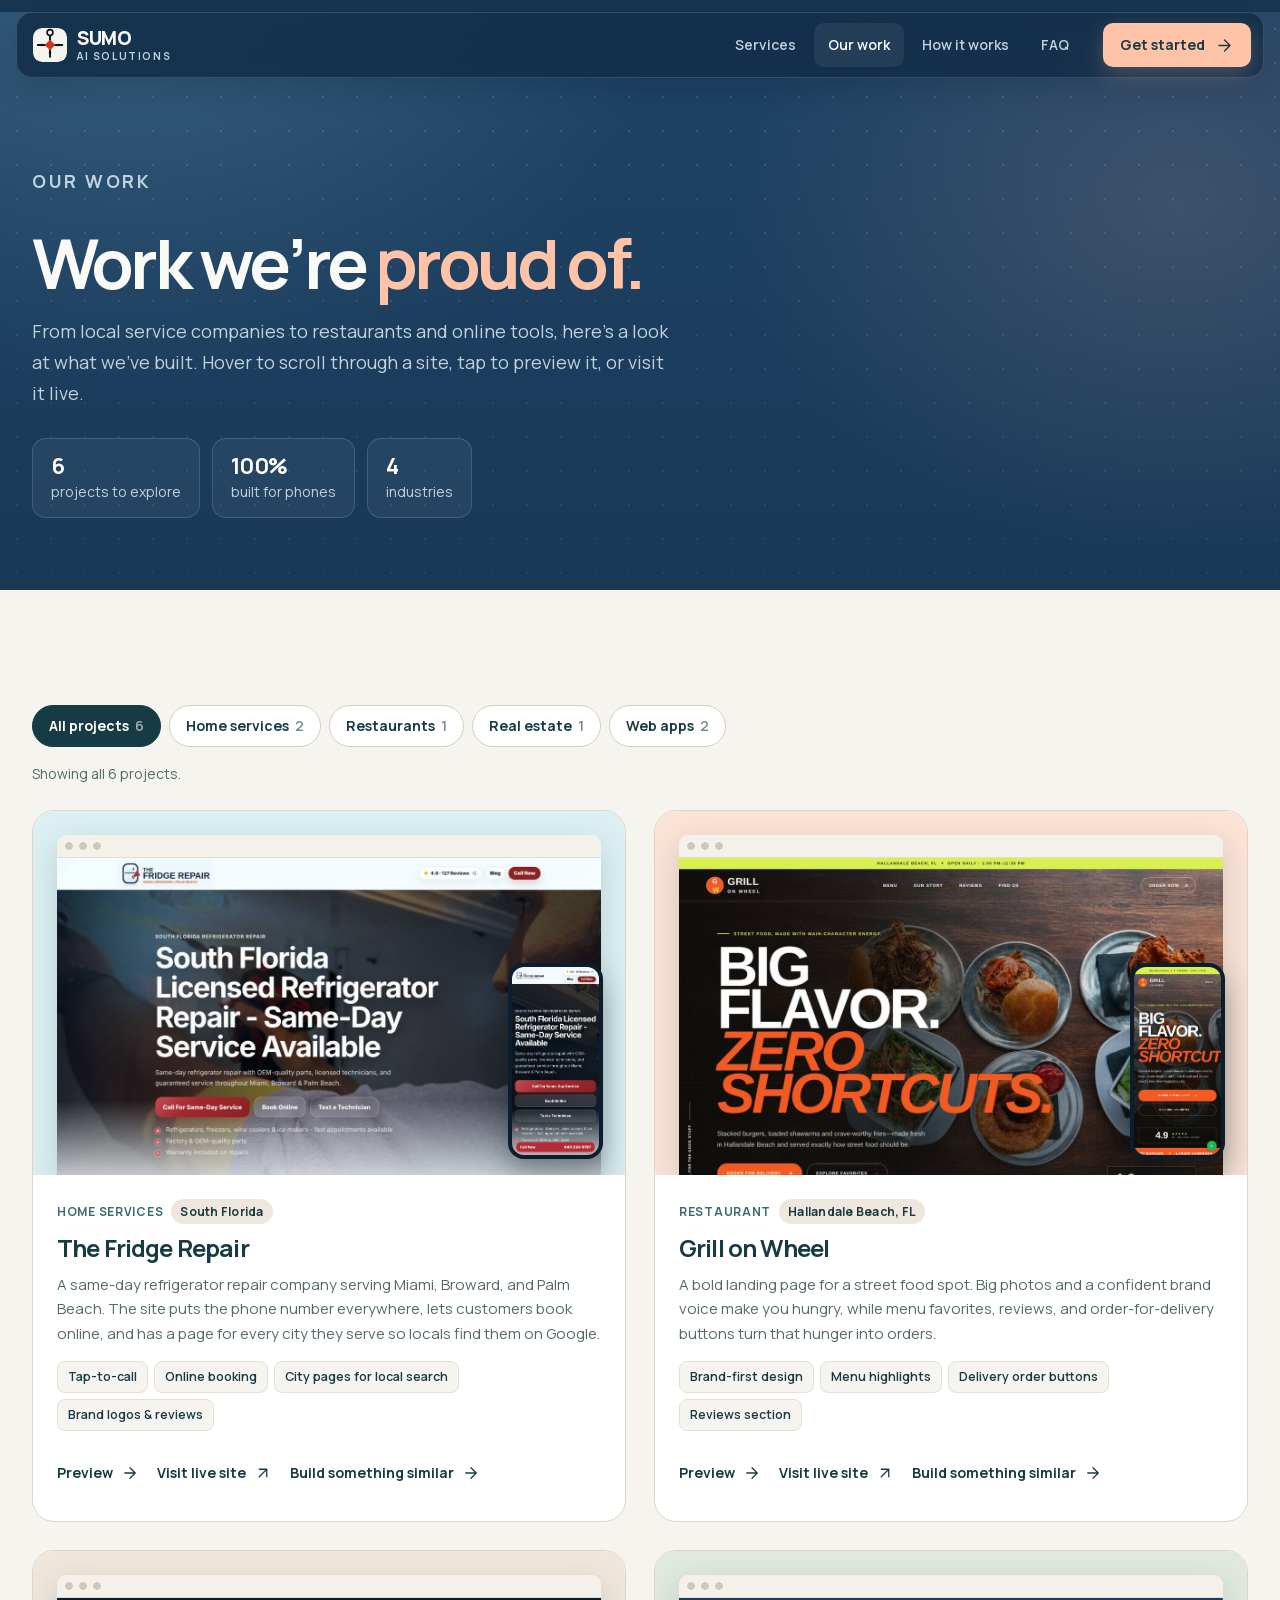
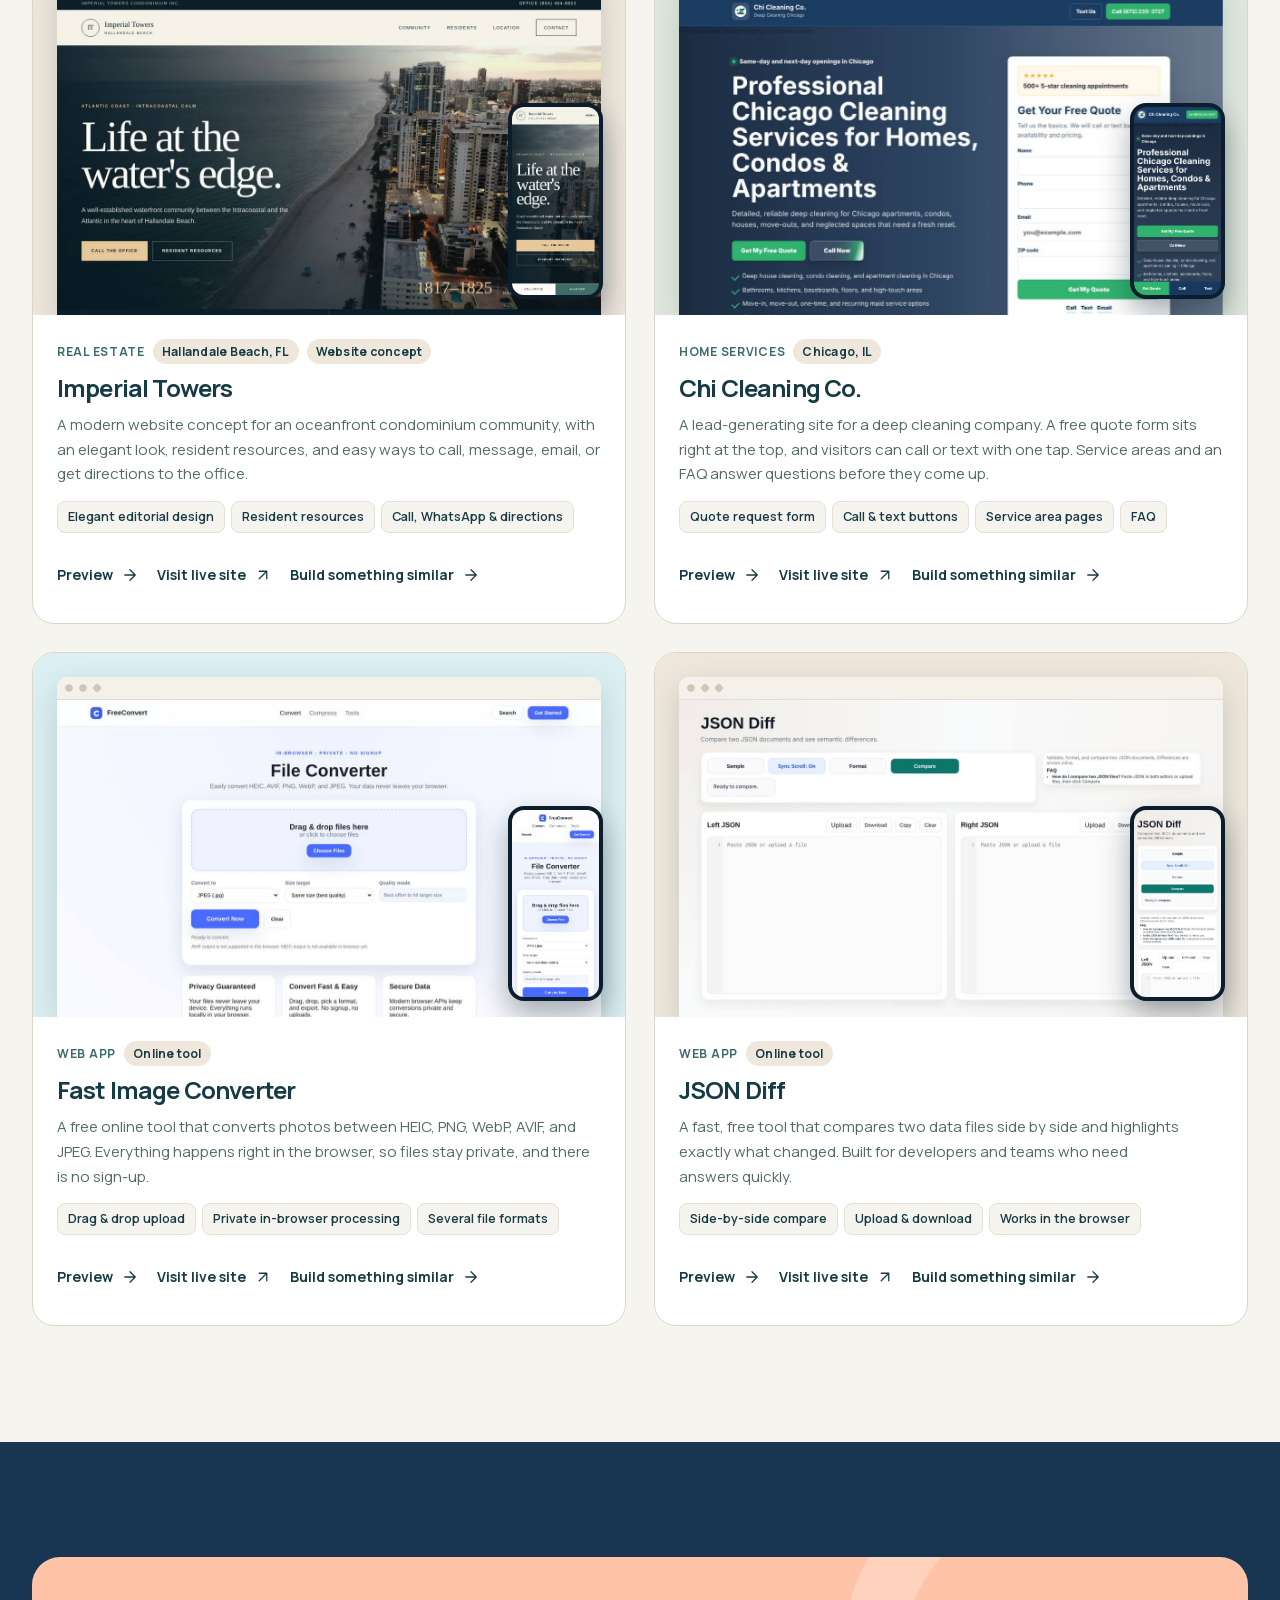
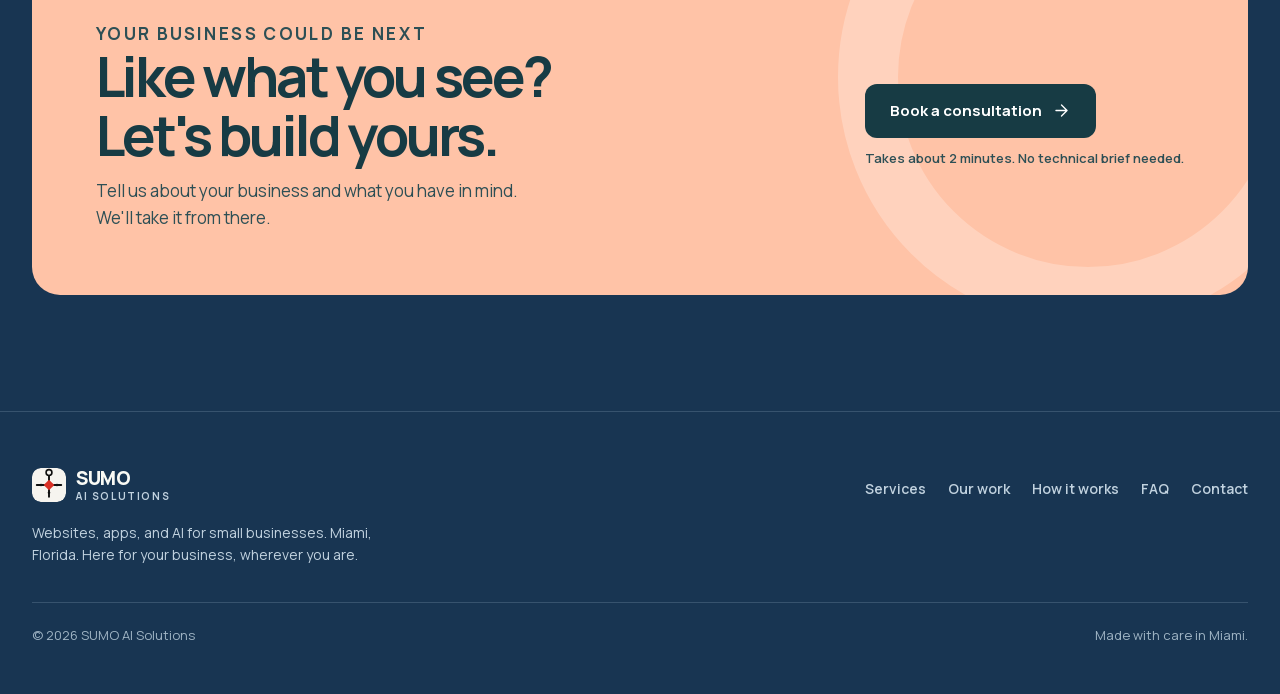
==== commit 70e39300: "Redesign site for small-business ad traffic and refresh the portfolio - New homepage: clearer promis" ====
--- a/portfolio/index.html
+++ b/portfolio/index.html
@@ -2,42 +2,42 @@
 <html lang="en">
 <head>
   <meta charset="UTF-8">
-  <meta name="viewport" content="width=device-width, initial-scale=1.0">
+  <meta name="viewport" content="width=device-width, initial-scale=1.0, viewport-fit=cover">
   <meta http-equiv="x-dns-prefetch-control" content="on">
   <meta name="robots" content="index, follow, max-image-preview:large, max-snippet:-1, max-video-preview:-1">
   <meta name="author" content="SUMO AI Solutions">
-  <meta name="theme-color" content="#203e64">
+  <meta name="theme-color" content="#183552">
   <meta
     name="description"
-    content="Explore websites built by SUMO AI Solutions and personal website inspiration. See a project you like? Let us build something for your business."
+    content="See websites and web apps built by SUMO AI Solutions for small businesses: home services, restaurants, real estate, and online tools. Like what you see? Let's build yours."
   >
   <meta
     name="keywords"
-    content="SUMO AI Solutions portfolio, website portfolio, business website portfolio, landing page portfolio, web application portfolio, custom software portfolio, mobile app portfolio, iOS app portfolio, Android app portfolio, AI automation portfolio, AI integration case studies, AI consulting portfolio, business automation portfolio, consulting case studies, IT solutions portfolio, IT services portfolio, systems integration portfolio, technical delivery portfolio, recruiting support portfolio, digital product portfolio"
+    content="SUMO AI Solutions portfolio, small business website examples, website portfolio, business website portfolio, landing page portfolio, restaurant website example, home services website example, real estate website example, web application portfolio, web app examples, Miami web design portfolio"
   >
-  <link rel="icon" type="image/svg+xml" href="../assets/favicon-sumo-mark.svg?v=20261116-1">
-  <link rel="shortcut icon" href="../assets/favicon-sumo-mark.svg?v=20261116-1">
+  <link rel="icon" type="image/svg+xml" href="../assets/favicon-sumo-mark.svg?v=20261116-2">
+  <link rel="shortcut icon" href="../assets/favicon-sumo-mark.svg?v=20261116-2">
   <link rel="canonical" href="https://sumoaisolutions.com/portfolio/">
   <meta property="og:type" content="website">
   <meta property="og:site_name" content="SUMO AI Solutions">
-  <meta property="og:title" content="Portfolio | SUMO AI Solutions">
+  <meta property="og:title" content="Our Work | SUMO AI Solutions">
   <meta
     property="og:description"
-    content="Small-business websites, real projects, and fresh ideas for your next website."
+    content="Real websites and web apps for small businesses. See the work, then let's build yours."
   >
   <meta property="og:url" content="https://sumoaisolutions.com/portfolio/">
   <meta property="og:image" content="https://sumoaisolutions.com/assets/social-preview.png">
   <meta name="twitter:card" content="summary_large_image">
-  <meta name="twitter:title" content="Portfolio | SUMO AI Solutions">
+  <meta name="twitter:title" content="Our Work | SUMO AI Solutions">
   <meta
     name="twitter:description"
-    content="Small-business websites, real projects, and fresh ideas for your next website."
+    content="Real websites and web apps for small businesses. See the work, then let's build yours."
   >
   <meta name="twitter:image" content="https://sumoaisolutions.com/assets/social-preview.png">
-  <title>Portfolio | SUMO AI Solutions</title>
+  <title>Our Work | SUMO AI Solutions</title>
   <link rel="preload" href="../assets/fonts/manrope-latin-variable.woff2" as="font" type="font/woff2" crossorigin>
-  <link rel="preload" href="../style.css?v=20261116-1" as="style">
-  <link rel="stylesheet" href="../style.css?v=20261116-1">
+  <link rel="preload" href="../style.css?v=20261116-2" as="style">
+  <link rel="stylesheet" href="../style.css?v=20261116-2">
   <!-- Google tag (gtag.js) -->
   <script async src="https://www.googletagmanager.com/gtag/js?id=AW-17948229197"></script>
   <script>
@@ -56,7 +56,7 @@
           "@id": "https://sumoaisolutions.com/portfolio/#page",
           "url": "https://sumoaisolutions.com/portfolio/",
           "name": "SUMO AI Solutions Portfolio",
-          "description": "Business website projects and independently created personal website inspiration.",
+          "description": "Websites and web apps built by SUMO AI Solutions for small businesses.",
           "isPartOf": {
             "@type": "WebSite",
             "@id": "https://sumoaisolutions.com/#website"
@@ -65,18 +65,8 @@
         {
           "@type": "BreadcrumbList",
           "itemListElement": [
-            {
-              "@type": "ListItem",
-              "position": 1,
-              "name": "Home",
-              "item": "https://sumoaisolutions.com/"
-            },
-            {
-              "@type": "ListItem",
-              "position": 2,
-              "name": "Portfolio",
-              "item": "https://sumoaisolutions.com/portfolio/"
-            }
+            { "@type": "ListItem", "position": 1, "name": "Home", "item": "https://sumoaisolutions.com/" },
+            { "@type": "ListItem", "position": 2, "name": "Portfolio", "item": "https://sumoaisolutions.com/portfolio/" }
           ]
         }
       ]
@@ -85,110 +75,230 @@
 </head>
 <body>
 <a class="skip-link" href="#main">Skip to content</a>
-<canvas class="dot-grid" id="dotGrid" aria-hidden="true"></canvas>
 <div class="page-shell">
-  <header class="site-header">
-    <a class="brand" href="../" aria-label="SUMO AI Solutions home">SUMO AI Solutions<span class="brand-period" aria-hidden="true">.</span></a>
-    <nav class="site-nav" aria-label="Primary"><a href="../#services">Services</a><a href="./" aria-current="page">Portfolio</a><a href="../#contact">Contact</a></nav>
-    <button class="button button-small header-cta" type="button" data-open-consultation>Let's talk <svg class="icon" aria-hidden="true"><use href="../assets/icons.svg#external"></use></svg></button>
+  <div class="backdrop" aria-hidden="true"></div>
+  <header class="site-header" data-header>
+    <a class="brand" href="../" aria-label="SUMO AI Solutions home">
+      <img class="brand-mark" src="../assets/favicon-sumo-mark.svg?v=20261116-2" width="34" height="34" alt="">
+      <span class="brand-text">SUMO<small>AI Solutions</small></span>
+    </a>
+    <nav class="site-nav" aria-label="Primary">
+      <a href="../#services">Services</a>
+      <a href="./" aria-current="page">Our work</a>
+      <a href="../#process">How it works</a>
+      <a href="../#faq">FAQ</a>
+    </nav>
+    <button class="button button-primary button-small header-cta" type="button" data-open-consultation>Get started <svg class="icon" aria-hidden="true"><use href="../assets/icons.svg#arrow"></use></svg></button>
   </header>
-  <main class="portfolio-main container" id="main">
-    <section aria-labelledby="portfolioTitle">
-      <div class="section-heading portfolio-heading"><div><p class="eyebrow">Built by SUMO</p><h1 id="portfolioTitle">Portfolio<span class="accent-text">.</span></h1></div><a class="text-link" href="../">Back to home <svg class="icon" aria-hidden="true"><use href="../assets/icons.svg#arrow"></use></svg></a></div>
-      <div class="work-grid"><article class="project-card" id="tvmount360">
-          <button class="project-preview work-image work-image-warm" type="button" data-open-preview data-preview-title="TV Mount 360" data-preview-domain="tvmount360.com" data-preview-url="https://tvmount360.com/" aria-label="Preview TV Mount 360">
-            <img src="../assets/portfolio/tvmount360.jpg" width="1440" height="1000" alt="TV Mount 360 website preview" loading="lazy" decoding="async">
-            <span class="preview-label">View project <svg class="icon" aria-hidden="true"><use href="../assets/icons.svg#external"></use></svg></span>
-          </button>
-          <div class="project-details"><span class="project-category">Local business</span><h2>TV Mount 360</h2><p>A clear, welcoming website for a South Florida TV installation business.</p>
-            <div class="project-actions"><button class="text-link" type="button" data-open-preview data-preview-title="TV Mount 360" data-preview-domain="tvmount360.com" data-preview-url="https://tvmount360.com/">View project <svg class="icon" aria-hidden="true"><use href="../assets/icons.svg#arrow"></use></svg></button><button class="button button-small button-secondary" type="button" data-open-consultation data-consultation-topic="a website like TV Mount 360">Build something similar</button></div>
-          </div>
-        </article>
-<article class="project-card" id="jobs-in-kyrgyzstan">
-          <button class="project-preview work-image work-image-blue" type="button" data-open-preview data-preview-title="Jobs in Kyrgyzstan" data-preview-domain="jobsinkyrgyzstan.com" data-preview-url="https://jobsinkyrgyzstan.com/" aria-label="Preview Jobs in Kyrgyzstan">
-            <img src="../assets/portfolio/jobs-in-kyrgyzstan.jpg" width="1440" height="1000" alt="Jobs in Kyrgyzstan website preview" loading="lazy" decoding="async">
-            <span class="preview-label">View project <svg class="icon" aria-hidden="true"><use href="../assets/icons.svg#external"></use></svg></span>
-          </button>
-          <div class="project-details"><span class="project-category">Recruitment</span><h2>Jobs in Kyrgyzstan</h2><p>Job opportunities and a simple way to apply, all in one place.</p>
-            <div class="project-actions"><button class="text-link" type="button" data-open-preview data-preview-title="Jobs in Kyrgyzstan" data-preview-domain="jobsinkyrgyzstan.com" data-preview-url="https://jobsinkyrgyzstan.com/">View project <svg class="icon" aria-hidden="true"><use href="../assets/icons.svg#arrow"></use></svg></button><button class="button button-small button-secondary" type="button" data-open-consultation data-consultation-topic="a website like Jobs in Kyrgyzstan">Build something similar</button></div>
-          </div>
-        </article></div>
+
+  <main id="main">
+    <section class="page-intro" aria-labelledby="portfolioTitle">
+      <div class="container" data-reveal>
+        <p class="eyebrow">Our work</p>
+        <h1 id="portfolioTitle">Work we&rsquo;re <span class="accent-text">proud of.</span></h1>
+        <p>From local service companies to restaurants and online tools, here's a look at what we've built. Hover to scroll through a site, tap to preview it, or visit it live.</p>
+        <ul class="stat-row">
+          <li><strong>6</strong>projects to explore</li>
+          <li><strong>100%</strong>built for phones</li>
+          <li><strong>4</strong>industries</li>
+        </ul>
+      </div>
     </section>
-    <section class="inspiration-section" aria-labelledby="inspirationTitle">
-      <div class="section-heading"><div><p class="eyebrow">Find your style</p><h2 id="inspirationTitle">Personal website inspiration.</h2><p>Independent designs we like. Not SUMO projects.</p></div><a class="text-link" href="https://webflow.com/made-in-webflow/photography-portfolio" target="_blank" rel="noopener noreferrer">More styles on Webflow <svg class="icon" aria-hidden="true"><use href="../assets/icons.svg#external"></use></svg></a></div>
-      <div class="inspiration-grid"><article class="project-card" id="indi-harris">
-          <button class="project-preview work-image work-image-cream" type="button" data-open-preview data-preview-title="Indi Harris" data-preview-domain="indiharris.webflow.io" data-preview-url="https://indiharris.webflow.io/" data-preview-mode="image" data-preview-image="../assets/portfolio/indi-harris-full.jpg" aria-label="Preview Indi Harris">
-            <img src="../assets/portfolio/indi-harris.jpg" width="1440" height="1000" alt="Indi Harris website preview" loading="lazy" decoding="async">
-            <span class="preview-label">View design <svg class="icon" aria-hidden="true"><use href="../assets/icons.svg#external"></use></svg></span>
-          </button>
-          <div class="project-details"><span class="project-category">Independent design inspiration</span><h3>Indi Harris</h3><p>Warm colors. A simple introduction. Plenty of personality.</p>
-            <div class="project-actions"><button class="text-link" type="button" data-open-preview data-preview-title="Indi Harris" data-preview-domain="indiharris.webflow.io" data-preview-url="https://indiharris.webflow.io/" data-preview-mode="image" data-preview-image="../assets/portfolio/indi-harris-full.jpg">View design <svg class="icon" aria-hidden="true"><use href="../assets/icons.svg#arrow"></use></svg></button><button class="button button-small button-secondary" type="button" data-open-consultation data-consultation-topic="a website like Indi Harris">Build something similar</button></div>
-          </div>
-        </article>
-<article class="project-card" id="ollivere">
-          <button class="project-preview work-image work-image-warm" type="button" data-open-preview data-preview-title="Ollivere" data-preview-domain="ollivere.webflow.io" data-preview-url="https://ollivere.webflow.io/" data-preview-mode="image" data-preview-image="../assets/portfolio/ollivere-full.jpg" aria-label="Preview Ollivere">
-            <img src="../assets/portfolio/ollivere.jpg" width="1440" height="1000" alt="Ollivere website preview" loading="lazy" decoding="async">
-            <span class="preview-label">View design <svg class="icon" aria-hidden="true"><use href="../assets/icons.svg#external"></use></svg></span>
-          </button>
-          <div class="project-details"><span class="project-category">Independent design inspiration</span><h3>Ollivere</h3><p>Bold type and a creative, playful approach to showing your work.</p>
-            <div class="project-actions"><button class="text-link" type="button" data-open-preview data-preview-title="Ollivere" data-preview-domain="ollivere.webflow.io" data-preview-url="https://ollivere.webflow.io/" data-preview-mode="image" data-preview-image="../assets/portfolio/ollivere-full.jpg">View design <svg class="icon" aria-hidden="true"><use href="../assets/icons.svg#arrow"></use></svg></button><button class="button button-small button-secondary" type="button" data-open-consultation data-consultation-topic="a website like Ollivere">Build something similar</button></div>
-          </div>
-        </article>
-<article class="project-card" id="nick-velten">
-          <button class="project-preview work-image work-image-blue" type="button" data-open-preview data-preview-title="Nick Velten" data-preview-domain="www.nickvelten.nl" data-preview-url="https://www.nickvelten.nl/" data-preview-mode="image" data-preview-image="../assets/portfolio/nick-velten-full.jpg" aria-label="Preview Nick Velten">
-            <img src="../assets/portfolio/nick-velten.jpg" width="1440" height="1000" alt="Nick Velten website preview" loading="lazy" decoding="async">
-            <span class="preview-label">View design <svg class="icon" aria-hidden="true"><use href="../assets/icons.svg#external"></use></svg></span>
-          </button>
-          <div class="project-details"><span class="project-category">Independent design inspiration</span><h3>Nick Velten</h3><p>A confident personal brand with big, expressive typography.</p>
-            <div class="project-actions"><button class="text-link" type="button" data-open-preview data-preview-title="Nick Velten" data-preview-domain="www.nickvelten.nl" data-preview-url="https://www.nickvelten.nl/" data-preview-mode="image" data-preview-image="../assets/portfolio/nick-velten-full.jpg">View design <svg class="icon" aria-hidden="true"><use href="../assets/icons.svg#arrow"></use></svg></button><button class="button button-small button-secondary" type="button" data-open-consultation data-consultation-topic="a website like Nick Velten">Build something similar</button></div>
-          </div>
-        </article></div>
+
+    <section class="section light light-2" aria-label="Projects">
+      <div class="container">
+        <div class="filter-bar" role="group" aria-label="Filter projects by type"><button class="filter-chip" type="button" data-filter="all" aria-pressed="true">All projects<span class="count">6</span></button><button class="filter-chip" type="button" data-filter="local" aria-pressed="false">Home services<span class="count">2</span></button><button class="filter-chip" type="button" data-filter="food" aria-pressed="false">Restaurants<span class="count">1</span></button><button class="filter-chip" type="button" data-filter="realestate" aria-pressed="false">Real estate<span class="count">1</span></button><button class="filter-chip" type="button" data-filter="apps" aria-pressed="false">Web apps<span class="count">2</span></button></div>
+        <p class="filter-status" aria-live="polite" data-filter-status>Showing all 6 projects.</p>
+        <div class="work-grid" data-work-grid>
+        <article class="work-card" id="fridge-repair" data-category="local">
+          <button class="work-media" type="button" style="--tint:#dcf0f3" data-open-preview data-preview-title="The Fridge Repair" data-preview-domain="thefridgerepair.com" data-preview-url="https://www.thefridgerepair.com/" data-preview-mode="image" data-preview-image="../assets/portfolio/fridge-repair-full.jpg" aria-label="Preview The Fridge Repair website">
+            <span class="work-window"><img src="../assets/portfolio/fridge-repair-full.jpg" width="1200" height="4333" alt="The Fridge Repair website" loading="lazy" decoding="async"></span>
+            <span class="work-phone" aria-hidden="true"><img src="../assets/portfolio/fridge-repair-mobile.jpg" width="390" height="844" alt="" loading="lazy" decoding="async"></span>
+            <span class="work-hint"><svg class="icon" aria-hidden="true"><use href="../assets/icons.svg#eye"></use></svg>Click to preview</span>
+          </button>
+          <div class="work-body">
+            <div class="work-meta">Home services <span class="pill">South Florida</span></div>
+            <h2 class="h3">The Fridge Repair</h2>
+            <p>A same-day refrigerator repair company serving Miami, Broward, and Palm Beach. The site puts the phone number everywhere, lets customers book online, and has a page for every city they serve so locals find them on Google.</p>
+            <ul class="built-list"><li>Tap-to-call</li><li>Online booking</li><li>City pages for local search</li><li>Brand logos & reviews</li></ul>
+            <div class="work-actions">
+              <button class="text-link" type="button" data-open-preview data-preview-title="The Fridge Repair" data-preview-domain="thefridgerepair.com" data-preview-url="https://www.thefridgerepair.com/" data-preview-mode="image" data-preview-image="../assets/portfolio/fridge-repair-full.jpg">Preview <svg class="icon" aria-hidden="true"><use href="../assets/icons.svg#arrow"></use></svg></button>
+              <a class="text-link" href="https://www.thefridgerepair.com/" target="_blank" rel="noopener noreferrer">Visit live site <svg class="icon" aria-hidden="true"><use href="../assets/icons.svg#external"></use></svg></a>
+              <button class="text-link" type="button" data-open-consultation data-consultation-topic="Something like The Fridge Repair" data-interest="A website">Build something similar <svg class="icon" aria-hidden="true"><use href="../assets/icons.svg#arrow"></use></svg></button>
+            </div>
+          </div>
+        </article>
+        <article class="work-card" id="grill-on-wheel" data-category="food">
+          <button class="work-media" type="button" style="--tint:#fbe3d6" data-open-preview data-preview-title="Grill on Wheel" data-preview-domain="lakviat.github.io/greelonwheel" data-preview-url="https://lakviat.github.io/greelonwheel/" data-preview-mode="image" data-preview-image="../assets/portfolio/grill-on-wheel-full.jpg" aria-label="Preview Grill on Wheel website">
+            <span class="work-window"><img src="../assets/portfolio/grill-on-wheel-full.jpg" width="1200" height="4333" alt="Grill on Wheel website" loading="lazy" decoding="async"></span>
+            <span class="work-phone" aria-hidden="true"><img src="../assets/portfolio/grill-on-wheel-mobile.jpg" width="390" height="844" alt="" loading="lazy" decoding="async"></span>
+            <span class="work-hint"><svg class="icon" aria-hidden="true"><use href="../assets/icons.svg#eye"></use></svg>Click to preview</span>
+          </button>
+          <div class="work-body">
+            <div class="work-meta">Restaurant <span class="pill">Hallandale Beach, FL</span></div>
+            <h2 class="h3">Grill on Wheel</h2>
+            <p>A bold landing page for a street food spot. Big photos and a confident brand voice make you hungry, while menu favorites, reviews, and order-for-delivery buttons turn that hunger into orders.</p>
+            <ul class="built-list"><li>Brand-first design</li><li>Menu highlights</li><li>Delivery order buttons</li><li>Reviews section</li></ul>
+            <div class="work-actions">
+              <button class="text-link" type="button" data-open-preview data-preview-title="Grill on Wheel" data-preview-domain="lakviat.github.io/greelonwheel" data-preview-url="https://lakviat.github.io/greelonwheel/" data-preview-mode="image" data-preview-image="../assets/portfolio/grill-on-wheel-full.jpg">Preview <svg class="icon" aria-hidden="true"><use href="../assets/icons.svg#arrow"></use></svg></button>
+              <a class="text-link" href="https://lakviat.github.io/greelonwheel/" target="_blank" rel="noopener noreferrer">Visit live site <svg class="icon" aria-hidden="true"><use href="../assets/icons.svg#external"></use></svg></a>
+              <button class="text-link" type="button" data-open-consultation data-consultation-topic="Something like Grill on Wheel" data-interest="A website">Build something similar <svg class="icon" aria-hidden="true"><use href="../assets/icons.svg#arrow"></use></svg></button>
+            </div>
+          </div>
+        </article>
+        <article class="work-card" id="imperial-towers" data-category="realestate">
+          <button class="work-media" type="button" style="--tint:#efe7dc" data-open-preview data-preview-title="Imperial Towers" data-preview-domain="lakviat.github.io/imperial_towers" data-preview-url="https://lakviat.github.io/imperial_towers/" data-preview-mode="image" data-preview-image="../assets/portfolio/imperial-towers-full.jpg" aria-label="Preview Imperial Towers website">
+            <span class="work-window"><img src="../assets/portfolio/imperial-towers-full.jpg" width="1200" height="3416" alt="Imperial Towers website" loading="lazy" decoding="async"></span>
+            <span class="work-phone" aria-hidden="true"><img src="../assets/portfolio/imperial-towers-mobile.jpg" width="390" height="844" alt="" loading="lazy" decoding="async"></span>
+            <span class="work-hint"><svg class="icon" aria-hidden="true"><use href="../assets/icons.svg#eye"></use></svg>Click to preview</span>
+          </button>
+          <div class="work-body">
+            <div class="work-meta">Real estate <span class="pill">Hallandale Beach, FL</span> <span class="pill">Website concept</span></div>
+            <h2 class="h3">Imperial Towers</h2>
+            <p>A modern website concept for an oceanfront condominium community, with an elegant look, resident resources, and easy ways to call, message, email, or get directions to the office.</p>
+            <ul class="built-list"><li>Elegant editorial design</li><li>Resident resources</li><li>Call, WhatsApp & directions</li></ul>
+            <div class="work-actions">
+              <button class="text-link" type="button" data-open-preview data-preview-title="Imperial Towers" data-preview-domain="lakviat.github.io/imperial_towers" data-preview-url="https://lakviat.github.io/imperial_towers/" data-preview-mode="image" data-preview-image="../assets/portfolio/imperial-towers-full.jpg">Preview <svg class="icon" aria-hidden="true"><use href="../assets/icons.svg#arrow"></use></svg></button>
+              <a class="text-link" href="https://lakviat.github.io/imperial_towers/" target="_blank" rel="noopener noreferrer">Visit live site <svg class="icon" aria-hidden="true"><use href="../assets/icons.svg#external"></use></svg></a>
+              <button class="text-link" type="button" data-open-consultation data-consultation-topic="Something like Imperial Towers" data-interest="A website">Build something similar <svg class="icon" aria-hidden="true"><use href="../assets/icons.svg#arrow"></use></svg></button>
+            </div>
+          </div>
+        </article>
+        <article class="work-card" id="chicago-cleaning" data-category="local">
+          <button class="work-media" type="button" style="--tint:#e1e9df" data-open-preview data-preview-title="Chi Cleaning Co." data-preview-domain="lakviat.github.io/chicago_cleaning_services-" data-preview-url="https://lakviat.github.io/chicago_cleaning_services-/" data-preview-mode="image" data-preview-image="../assets/portfolio/chicago-cleaning-full.jpg" aria-label="Preview Chi Cleaning Co. website">
+            <span class="work-window"><img src="../assets/portfolio/chicago-cleaning-full.jpg" width="1200" height="1375" alt="Chi Cleaning Co. website" loading="lazy" decoding="async"></span>
+            <span class="work-phone" aria-hidden="true"><img src="../assets/portfolio/chicago-cleaning-mobile.jpg" width="390" height="844" alt="" loading="lazy" decoding="async"></span>
+            <span class="work-hint"><svg class="icon" aria-hidden="true"><use href="../assets/icons.svg#eye"></use></svg>Click to preview</span>
+          </button>
+          <div class="work-body">
+            <div class="work-meta">Home services <span class="pill">Chicago, IL</span></div>
+            <h2 class="h3">Chi Cleaning Co.</h2>
+            <p>A lead-generating site for a deep cleaning company. A free quote form sits right at the top, and visitors can call or text with one tap. Service areas and an FAQ answer questions before they come up.</p>
+            <ul class="built-list"><li>Quote request form</li><li>Call & text buttons</li><li>Service area pages</li><li>FAQ</li></ul>
+            <div class="work-actions">
+              <button class="text-link" type="button" data-open-preview data-preview-title="Chi Cleaning Co." data-preview-domain="lakviat.github.io/chicago_cleaning_services-" data-preview-url="https://lakviat.github.io/chicago_cleaning_services-/" data-preview-mode="image" data-preview-image="../assets/portfolio/chicago-cleaning-full.jpg">Preview <svg class="icon" aria-hidden="true"><use href="../assets/icons.svg#arrow"></use></svg></button>
+              <a class="text-link" href="https://lakviat.github.io/chicago_cleaning_services-/" target="_blank" rel="noopener noreferrer">Visit live site <svg class="icon" aria-hidden="true"><use href="../assets/icons.svg#external"></use></svg></a>
+              <button class="text-link" type="button" data-open-consultation data-consultation-topic="Something like Chi Cleaning Co." data-interest="A website">Build something similar <svg class="icon" aria-hidden="true"><use href="../assets/icons.svg#arrow"></use></svg></button>
+            </div>
+          </div>
+        </article>
+        <article class="work-card" id="image-converter" data-category="apps">
+          <button class="work-media" type="button" style="--tint:#dcf0f3" data-open-preview data-preview-title="Fast Image Converter" data-preview-domain="convertjpgs.com" data-preview-url="https://convertjpgs.com/" data-preview-mode="image" data-preview-image="../assets/portfolio/image-converter-full.jpg" aria-label="Preview Fast Image Converter website">
+            <span class="work-window"><img src="../assets/portfolio/image-converter-full.jpg" width="1200" height="1012" alt="Fast Image Converter website" loading="lazy" decoding="async"></span>
+            <span class="work-phone" aria-hidden="true"><img src="../assets/portfolio/image-converter-mobile.jpg" width="390" height="844" alt="" loading="lazy" decoding="async"></span>
+            <span class="work-hint"><svg class="icon" aria-hidden="true"><use href="../assets/icons.svg#eye"></use></svg>Click to preview</span>
+          </button>
+          <div class="work-body">
+            <div class="work-meta">Web app <span class="pill">Online tool</span></div>
+            <h2 class="h3">Fast Image Converter</h2>
+            <p>A free online tool that converts photos between HEIC, PNG, WebP, AVIF, and JPEG. Everything happens right in the browser, so files stay private, and there is no sign-up.</p>
+            <ul class="built-list"><li>Drag & drop upload</li><li>Private in-browser processing</li><li>Several file formats</li></ul>
+            <div class="work-actions">
+              <button class="text-link" type="button" data-open-preview data-preview-title="Fast Image Converter" data-preview-domain="convertjpgs.com" data-preview-url="https://convertjpgs.com/" data-preview-mode="image" data-preview-image="../assets/portfolio/image-converter-full.jpg">Preview <svg class="icon" aria-hidden="true"><use href="../assets/icons.svg#arrow"></use></svg></button>
+              <a class="text-link" href="https://convertjpgs.com/" target="_blank" rel="noopener noreferrer">Visit live site <svg class="icon" aria-hidden="true"><use href="../assets/icons.svg#external"></use></svg></a>
+              <button class="text-link" type="button" data-open-consultation data-consultation-topic="Something like Fast Image Converter" data-interest="A website">Build something similar <svg class="icon" aria-hidden="true"><use href="../assets/icons.svg#arrow"></use></svg></button>
+            </div>
+          </div>
+        </article>
+        <article class="work-card" id="json-diff" data-category="apps">
+          <button class="work-media" type="button" style="--tint:#efe7dc" data-open-preview data-preview-title="JSON Diff" data-preview-domain="jsondiff.info" data-preview-url="https://www.jsondiff.info/" data-preview-mode="image" data-preview-image="../assets/portfolio/json-diff-full.jpg" aria-label="Preview JSON Diff website">
+            <span class="work-window"><img src="../assets/portfolio/json-diff-full.jpg" width="1200" height="754" alt="JSON Diff website" loading="lazy" decoding="async"></span>
+            <span class="work-phone" aria-hidden="true"><img src="../assets/portfolio/json-diff-mobile.jpg" width="390" height="844" alt="" loading="lazy" decoding="async"></span>
+            <span class="work-hint"><svg class="icon" aria-hidden="true"><use href="../assets/icons.svg#eye"></use></svg>Click to preview</span>
+          </button>
+          <div class="work-body">
+            <div class="work-meta">Web app <span class="pill">Online tool</span></div>
+            <h2 class="h3">JSON Diff</h2>
+            <p>A fast, free tool that compares two data files side by side and highlights exactly what changed. Built for developers and teams who need answers quickly.</p>
+            <ul class="built-list"><li>Side-by-side compare</li><li>Upload & download</li><li>Works in the browser</li></ul>
+            <div class="work-actions">
+              <button class="text-link" type="button" data-open-preview data-preview-title="JSON Diff" data-preview-domain="jsondiff.info" data-preview-url="https://www.jsondiff.info/" data-preview-mode="image" data-preview-image="../assets/portfolio/json-diff-full.jpg">Preview <svg class="icon" aria-hidden="true"><use href="../assets/icons.svg#arrow"></use></svg></button>
+              <a class="text-link" href="https://www.jsondiff.info/" target="_blank" rel="noopener noreferrer">Visit live site <svg class="icon" aria-hidden="true"><use href="../assets/icons.svg#external"></use></svg></a>
+              <button class="text-link" type="button" data-open-consultation data-consultation-topic="Something like JSON Diff" data-interest="A website">Build something similar <svg class="icon" aria-hidden="true"><use href="../assets/icons.svg#arrow"></use></svg></button>
+            </div>
+          </div>
+        </article>
+        </div>
+      </div>
     </section>
-    <section class="contact-section portfolio-contact" id="contact" aria-labelledby="contactTitle">
-      <div><p class="eyebrow">Your business could be next</p><h2 id="contactTitle">Like what you see?</h2><p>Let's create something that's yours.</p></div>
-      <button class="button button-dark" type="button" data-open-consultation>Book a Consultation <svg class="icon" aria-hidden="true"><use href="../assets/icons.svg#external"></use></svg></button>
+
+    <section class="section" id="contact" aria-labelledby="contactTitle">
+      <div class="container">
+        <div class="cta-band" data-reveal>
+          <div>
+            <p class="eyebrow">Your business could be next</p>
+            <h2 id="contactTitle">Like what you see? Let's build yours.</h2>
+            <p>Tell us about your business and what you have in mind. We'll take it from there.</p>
+          </div>
+          <div class="cta-actions">
+            <button class="button button-dark" type="button" data-open-consultation>Book a consultation <svg class="icon" aria-hidden="true"><use href="../assets/icons.svg#arrow"></use></svg></button>
+            <span class="cta-note">Takes about 2 minutes. No technical brief needed.</span>
+          </div>
+        </div>
+      </div>
     </section>
   </main>
-  <footer class="site-footer container">
-    <a class="brand" href="../">SUMO AI Solutions<span class="brand-period" aria-hidden="true">.</span></a><p>Miami, Florida. Here for your business, wherever you are.</p>
-    <div class="footer-bottom"><span>&copy; 2026 SUMO AI Solutions</span><div class="footer-links"><a href="../#services">Services</a><a href="./">Portfolio</a><button type="button" data-open-consultation>Contact</button></div></div>
+
+  <footer class="site-footer">
+    <div class="container">
+      <div class="footer-top">
+        <div>
+          <a class="brand" href="../"><img class="brand-mark" src="../assets/favicon-sumo-mark.svg?v=20261116-2" width="34" height="34" alt=""><span class="brand-text">SUMO<small>AI Solutions</small></span></a>
+          <p>Websites, apps, and AI for small businesses. Miami, Florida. Here for your business, wherever you are.</p>
+        </div>
+        <nav class="footer-links" aria-label="Footer"><a href="../#services">Services</a><a href="./">Our work</a><a href="../#process">How it works</a><a href="../#faq">FAQ</a><button type="button" data-open-consultation>Contact</button></nav>
+      </div>
+      <div class="footer-bottom"><span>&copy; 2026 SUMO AI Solutions</span><span>Made with care in Miami.</span></div>
+    </div>
   </footer>
 </div>
+
+<div class="mobile-cta" data-mobile-cta>
+  <a class="button button-secondary" href="../">Home</a>
+  <button class="button button-primary" type="button" data-open-consultation>Get started</button>
+</div>
+
 <div class="portfolio-preview-modal" id="portfolioPreviewModal" hidden>
   <div class="portfolio-preview-overlay" data-close-portfolio-preview></div>
   <div class="portfolio-preview-dialog" role="dialog" aria-modal="true" aria-labelledby="portfolioPreviewTitle">
-    <button class="consultation-close" type="button" aria-label="Close portfolio preview" data-close-portfolio-preview>&times;</button>
+    <button class="consultation-close" type="button" aria-label="Close project preview" data-close-portfolio-preview>&times;</button>
     <div class="portfolio-preview-head"><p class="eyebrow" id="portfolioPreviewDomain">Website preview</p><h2 id="portfolioPreviewTitle" tabindex="-1">Project preview</h2></div>
-    <div class="portfolio-preview-actions"><a class="button button-secondary button-small" id="portfolioPreviewLiveLink" href="#" target="_blank" rel="noopener noreferrer">Open Live Site <svg class="icon" aria-hidden="true"><use href="../assets/icons.svg#external"></use></svg></a><button class="button button-primary button-small" type="button" data-open-consultation>Let's build yours</button></div>
-    <p class="preview-help">Scroll to explore. If the preview doesn't load, use Open Live Site.</p>
+    <div class="portfolio-preview-actions"><a class="button button-secondary button-small" id="portfolioPreviewLiveLink" href="#" target="_blank" rel="noopener noreferrer">Visit live site <svg class="icon" aria-hidden="true"><use href="../assets/icons.svg#external"></use></svg></a><button class="button button-primary button-small" type="button" data-open-consultation data-consultation-topic="A website like this one" data-interest="A website">Build something like this</button></div>
+    <p class="preview-help">Scroll inside the window to see the full page.</p>
     <div class="portfolio-preview-frame-wrap">
-      <iframe id="portfolioPreviewFrame" title="Portfolio website preview" loading="lazy" referrerpolicy="no-referrer" sandbox="allow-scripts allow-same-origin allow-forms allow-popups allow-popups-to-escape-sandbox"></iframe>
       <img id="portfolioPreviewImage" class="portfolio-preview-image" alt="" hidden>
     </div>
-    <p class="portfolio-preview-note" id="portfolioPreviewNote" hidden>Design preview. Open the live site for the full interactive experience.</p>
   </div>
 </div>
+
 <div class="consultation-modal" id="consultationModal" hidden>
   <div class="consultation-overlay" data-close-consultation></div>
-  <div class="consultation-dialog glass-panel" role="dialog" aria-modal="true" aria-labelledby="consultationTitle" tabindex="-1">
+  <div class="consultation-dialog" role="dialog" aria-modal="true" aria-labelledby="consultationTitle" tabindex="-1">
     <button class="consultation-close" type="button" aria-label="Close consultation form" data-close-consultation>&times;</button>
 
     <div class="consultation-head">
       <p class="eyebrow">Book a Consultation</p>
-      <h2 id="consultationTitle">What do you have in mind?</h2>
-      <p>
-        A new website, an app, or a little less busywork. Tell us your idea and we will get back to you.
-      </p>
+      <h2 id="consultationTitle" tabindex="-1">What do you have in mind?</h2>
+      <p>A new website, an app, or a little less busywork. Tell us your idea and we will get back to you.</p>
     </div>
 
     <form class="consultation-form" id="consultationForm" data-endpoint="https://script.google.com/macros/s/AKfycbzSDoKrP5WWN14kzDUCTtE5N9jBej-nVHb2ZEJLPkccyhfFOqykzQCnPzPtrISZbTLETw/exec">
+      <fieldset class="interest-group">
+        <legend>I'm interested in</legend>
+        <div class="interest-options">
+          <label><input type="radio" name="interest" value="A website"><span>A website</span></label>
+          <label><input type="radio" name="interest" value="A mobile app"><span>A mobile app</span></label>
+          <label><input type="radio" name="interest" value="AI &amp; automation"><span>AI &amp; automation</span></label>
+          <label><input type="radio" name="interest" value="Something else"><span>Something else</span></label>
+        </div>
+      </fieldset>
       <div class="form-grid">
         <label class="form-field">
-          <span>First Name</span>
+          <span>First name</span>
           <input type="text" name="first_name" placeholder="First name" autocomplete="given-name" required>
         </label>
         <label class="form-field">
-          <span>Last Name</span>
+          <span>Last name</span>
           <input type="text" name="last_name" placeholder="Last name" autocomplete="family-name" required>
         </label>
         <label class="form-field">
@@ -200,18 +310,18 @@
           <input type="tel" name="phone" placeholder="+1 (555) 123-4567" autocomplete="tel">
         </label>
         <label class="form-field form-field-full">
-          <span>What are you trying to accomplish?</span>
-          <textarea name="project_description" rows="4" placeholder="Tell us about your business and what you need. You can include links to websites you like." required></textarea>
+          <span>Tell us about your business and what you need</span>
+          <textarea name="project_description" rows="4" placeholder="For example: I run a cleaning company and want a website where customers can request a quote." required></textarea>
         </label>
         <label class="form-field form-field-full">
           <span>Attachments <small>(optional)</small></span>
           <input type="file" name="attachments" multiple accept=".pdf,.doc,.docx,.txt,.png,.jpg,.jpeg,.zip">
-          <small>Attach briefs, screenshots, requirements, or wireframes. Up to 10 MB per file.</small>
+          <small>Logo, photos, notes, or screenshots of sites you like. Up to 10 MB per file.</small>
         </label>
       </div>
 
       <div class="consultation-actions">
-        <button class="button button-primary" type="submit">Send My Request</button>
+        <button class="button button-primary" type="submit">Send my request</button>
         <button class="button button-secondary" type="button" data-close-consultation>Cancel</button>
       </div>
 
@@ -222,7 +332,6 @@
   </div>
 </div>
 
-
-<script src="../script.js?v=20261116-1" defer></script>
+<script src="../script.js?v=20261116-2" defer></script>
 </body>
 </html>
--- a/style.css
+++ b/style.css
@@ -1,3 +1,9 @@
+/* SUMO AI Solutions — shared styles
+   Palette uses the existing brand values only:
+   navy #183552 / #142d45, ink #173b44, cream #f9faf5 / #f6f4ef,
+   peach #ffc3a7 (hover #ffd2bb), cyan #a9e3ee, muted #c1d2df, mark red #d93025.
+   Light tints below are mixes of those values. */
+
 @font-face {
   font-family: "Manrope";
   font-style: normal;
@@ -5,370 +11,463 @@
   font-display: swap;
   src: url("assets/fonts/manrope-latin-variable.woff2") format("woff2");
 }
+
 :root {
   color-scheme: dark;
   --bg: #183552;
+  --bg-deep: #142d45;
+  --bg-raised: #1f4366;
   --text: #f9faf5;
   --muted: #c1d2df;
   --accent: #ffc3a7;
+  --accent-hover: #ffd2bb;
   --cyan: #a9e3ee;
   --ink: #173b44;
-  --border: rgba(218, 237, 250, .19);
-  --container: 1480px;
+  --ink-soft: #526b67;
+  --cream: #f9faf5;
+  --cream-2: #f6f4ef;
+  --cream-3: #efe7dc;
+  --mark-red: #d93025;
+  --border: rgba(218, 237, 250, .16);
+  --border-light: #dcd6c8;
+  --container: 1240px;
+  --radius: 18px;
   --ease: cubic-bezier(.22, 1, .36, 1);
-}
+  --shadow-lg: 0 30px 70px rgba(6, 23, 35, .35);
+}
+
 * { box-sizing: border-box; }
-html { scroll-behavior: smooth; scroll-padding-top: 120px; }
+html { scroll-behavior: smooth; scroll-padding-top: 96px; }
 body {
   margin: 0;
   min-width: 320px;
-  font-family: "Manrope", sans-serif;
+  font-family: "Manrope", system-ui, sans-serif;
   color: var(--text);
-  background: #193752;
-  background-image: radial-gradient(ellipse at 12% 8%, #38628a 0, transparent 40%), radial-gradient(ellipse at 95% 30%, #285b70 0, transparent 45%), linear-gradient(160deg, #23496c, #18314b 75%);
+  background: var(--bg);
   overflow-x: clip;
   -webkit-font-smoothing: antialiased;
+  line-height: 1.6;
 }
 a { color: inherit; text-decoration: none; }
-button, input, textarea { font: inherit; }
-button { cursor: pointer; }
+button, input, textarea, select { font: inherit; }
+button { cursor: pointer; color: inherit; }
 button, a { -webkit-tap-highlight-color: transparent; touch-action: manipulation; }
-button { color: inherit; }
 button:disabled { cursor: wait; opacity: .65; }
 img { display: block; max-width: 100%; }
-h1, h2, h3, p { margin-top: 0; }
+h1, h2, h3, h4, p { margin-top: 0; }
 h1, h2, h3 { text-wrap: balance; }
+p { text-wrap: pretty; }
 [hidden] { display: none !important; }
-:focus-visible { outline: 3px solid var(--accent); outline-offset: 5px; }
+:focus-visible { outline: 3px solid var(--accent); outline-offset: 4px; border-radius: 6px; }
+.light :focus-visible { outline-color: #497d77; }
 ::selection { background: var(--accent); color: var(--ink); }
-.icon { width: 24px; height: 24px; fill: none; stroke: currentColor; stroke-width: 1.65; stroke-linecap: round; stroke-linejoin: round; flex: 0 0 auto; }
-.skip-link { position: fixed; left: 16px; top: -100px; z-index: 100; background: var(--accent); color: var(--ink); padding: 14px 20px; border-radius: 8px; }
+
+.icon { width: 22px; height: 22px; fill: none; stroke: currentColor; stroke-width: 1.7; stroke-linecap: round; stroke-linejoin: round; flex: 0 0 auto; }
+.skip-link { position: fixed; left: 16px; top: -100px; z-index: 100; background: var(--accent); color: var(--ink); padding: 14px 20px; border-radius: 8px; font-weight: 700; }
 .skip-link:focus { top: 16px; }
-.dot-grid { position: fixed; inset: 0; width: 100%; height: 100%; pointer-events: none; z-index: 0; }
-.page-shell { position: relative; z-index: 1; }
-.container { width: min(calc(100% - 112px), var(--container)); margin-inline: auto; }
+
+.page-shell { position: relative; }
+.container { width: min(calc(100% - 64px), var(--container)); margin-inline: auto; }
+
+/* ---------- Backdrop ---------- */
+.backdrop {
+  position: absolute; inset: 0 0 auto; height: 1100px; z-index: 0; pointer-events: none; overflow: hidden;
+  background:
+    radial-gradient(ellipse 60% 50% at 10% 0%, rgba(169, 227, 238, .16), transparent 70%),
+    radial-gradient(ellipse 50% 45% at 92% 18%, rgba(255, 195, 167, .14), transparent 70%),
+    linear-gradient(180deg, #1f4366 0%, var(--bg) 70%);
+}
+.backdrop::after {
+  content: ""; position: absolute; inset: 0;
+  background-image: radial-gradient(rgba(218, 237, 250, .16) 1px, transparent 1.4px);
+  background-size: 34px 34px;
+  mask-image: linear-gradient(180deg, #000 0%, transparent 85%);
+  -webkit-mask-image: linear-gradient(180deg, #000 0%, transparent 85%);
+}
+
+/* ---------- Header ---------- */
 .site-header {
-  position: sticky; top: 16px; z-index: 30;
-  width: min(calc(100% - 80px), calc(var(--container) + 32px));
-  margin: 20px auto 0; padding: 12px 22px;
-  display: flex; align-items: center; gap: 24px;
-  background: rgba(20, 45, 69, .95); border: 1px solid var(--border); border-radius: 16px;
-  box-shadow: 0 8px 30px #0a203018;
-}
-.brand { display: inline-flex; align-items: baseline; flex-shrink: 0; font-size: 21px; font-weight: 800; letter-spacing: -.045em; white-space: nowrap; }
-.brand-period { color: var(--accent); margin-left: 1px; }
-.site-nav { display: flex; align-items: center; justify-content: center; gap: 8px; margin-left: auto; }
-.site-nav a { min-height: 44px; display: inline-flex; align-items: center; padding: 10px 18px; color: var(--muted); font-size: 14px; border-radius: 10px; transition: color .2s, background .2s; }
-.site-nav a:hover, .site-nav a[aria-current] { background: #ffffff0b; color: #fff; }
-.button { display: inline-flex; justify-content: center; align-items: center; gap: 16px; min-height: 56px; padding: 15px 24px; border-radius: 10px; border: 1px solid transparent; font-size: 14px; line-height: 1.5; font-weight: 700; transition: transform .3s var(--ease), box-shadow .3s, background .3s; }
-.button .icon { width: 20px; height: 20px; transition: transform .3s var(--ease); }
-.button:hover { transform: translateY(-3px); }
-.button:hover .icon, .text-link:hover .icon { transform: translate(3px, -1px); }
-.button-primary { color: var(--ink); background: var(--accent); box-shadow: 0 5px 18px #101d2b16; }
-.button-primary:hover { background: #ffd2bb; box-shadow: 0 8px 25px #101d2b30; }
-.button-secondary { color: var(--text); background: #ffffff04; border-color: var(--border); }
-.button-secondary:hover { background: #ffffff0d; }
-.button-small { min-height: 44px; padding: 10px 16px; gap: 10px; font-size: 13px; }
-.header-cta { background: var(--accent); color: var(--ink); }
+  position: sticky; top: 12px; z-index: 40;
+  width: min(calc(100% - 32px), calc(var(--container) + 40px));
+  margin: 12px auto 0; padding: 10px 12px 10px 16px;
+  display: flex; align-items: center; gap: 20px;
+  background: rgba(20, 45, 69, .86);
+  backdrop-filter: saturate(140%) blur(14px); -webkit-backdrop-filter: saturate(140%) blur(14px);
+  border: 1px solid var(--border); border-radius: 16px;
+  box-shadow: 0 10px 30px rgba(6, 23, 35, .18);
+  transition: background .3s, box-shadow .3s;
+}
+.site-header.is-scrolled { background: rgba(20, 45, 69, .97); box-shadow: 0 14px 34px rgba(6, 23, 35, .3); }
+.brand { display: inline-flex; align-items: center; gap: 10px; flex-shrink: 0; font-size: 19px; font-weight: 800; letter-spacing: -.04em; white-space: nowrap; line-height: 1.1; }
+.brand-mark { width: 34px; height: 34px; border-radius: 9px; flex: 0 0 auto; }
+.brand-text small { display: block; font-size: 10px; font-weight: 700; letter-spacing: .16em; text-transform: uppercase; color: var(--muted); margin-top: 3px; }
+.site-nav { display: flex; align-items: center; gap: 4px; margin-left: auto; }
+.site-nav a { min-height: 44px; display: inline-flex; align-items: center; padding: 8px 14px; color: var(--muted); font-size: 14px; font-weight: 600; border-radius: 10px; transition: color .2s, background .2s; }
+.site-nav a:hover, .site-nav a[aria-current] { background: rgba(255, 255, 255, .07); color: #fff; }
+
+/* ---------- Buttons ---------- */
+.button { display: inline-flex; justify-content: center; align-items: center; gap: 10px; min-height: 54px; padding: 14px 24px; border-radius: 12px; border: 1px solid transparent; font-size: 15px; line-height: 1.3; font-weight: 700; transition: transform .3s var(--ease), box-shadow .3s, background .3s, border-color .3s, color .3s; white-space: nowrap; }
+.button .icon { width: 19px; height: 19px; transition: transform .3s var(--ease); }
+.button:hover { transform: translateY(-2px); }
+.button:hover .icon { transform: translateX(3px); }
+.button:active { transform: translateY(0); }
+.button-primary { color: var(--ink); background: var(--accent); box-shadow: 0 8px 22px rgba(255, 195, 167, .22); }
+.button-primary:hover { background: var(--accent-hover); box-shadow: 0 12px 28px rgba(255, 195, 167, .32); }
+.button-secondary { color: var(--text); background: rgba(255, 255, 255, .04); border-color: var(--border); }
+.button-secondary:hover { background: rgba(255, 255, 255, .1); border-color: rgba(218, 237, 250, .3); }
 .button-dark { background: var(--ink); color: #fff; }
 .button-dark:hover { background: #23545c; }
-.text-link { display: inline-flex; align-items: center; gap: 12px; min-height: 44px; padding: 8px 0; background: none; border: 0; font-weight: 700; font-size: 14px; }
-.text-link .icon { width: 19px; height: 19px; transition: transform .3s var(--ease); }
+.button-small { min-height: 44px; padding: 10px 16px; font-size: 14px; border-radius: 10px; }
+
+.text-link { display: inline-flex; align-items: center; gap: 8px; min-height: 44px; padding: 8px 0; background: none; border: 0; font-weight: 700; font-size: 15px; }
+.text-link .icon { width: 18px; height: 18px; transition: transform .3s var(--ease); }
+.text-link:hover .icon { transform: translateX(4px); }
 .text-link:hover { color: var(--accent); }
-.eyebrow { display: flex; align-items: center; gap: 10px; margin-bottom: 20px; color: #c6e3ed; font-size: 11px; line-height: 1.5; font-weight: 700; letter-spacing: .15em; text-transform: uppercase; }
-.status-dot { width: 6px; height: 6px; background: #bde8ce; border-radius: 50%; box-shadow: 0 0 0 5px #bde8ce12; }
+.light .text-link:hover { color: var(--ink); text-decoration: underline; text-underline-offset: 4px; }
+
+.eyebrow { display: inline-flex; align-items: center; gap: 10px; margin-bottom: 18px; color: var(--cyan); font-size: 12px; line-height: 1.5; font-weight: 700; letter-spacing: .14em; text-transform: uppercase; }
+.light .eyebrow { color: #3d6a6e; }
 .accent-text { color: var(--accent); }
-.hero { width: 100%; padding: 70px 0 94px; }
-.hero-inner { min-height: min(650px, calc(100svh - 245px)); display: grid; grid-template-columns: 1.05fr 1fr; align-items: center; gap: clamp(36px, 5vw, 90px); }
-.hero h1 { margin-bottom: 26px; font-size: clamp(58px, 6.15vw, 98px); font-weight: 800; line-height: 1.03; letter-spacing: -.065em; }
-.hero-text { max-width: 470px; color: var(--muted); font-size: 17px; line-height: 1.8; margin-bottom: 30px; }
+.status-dot { width: 8px; height: 8px; background: #bde8ce; border-radius: 50%; animation: pulse 2.4s infinite; }
+
+/* ---------- Sections ---------- */
+.section { position: relative; padding-block: clamp(72px, 9vw, 120px); }
+.light { background: var(--cream); color: var(--ink); color-scheme: light; }
+.light-2 { background: var(--cream-2); }
+.section-heading { display: flex; align-items: flex-end; justify-content: space-between; gap: 32px; margin-bottom: 44px; }
+.section-heading h2, .section-heading h1 { font-size: clamp(32px, 4.2vw, 54px); font-weight: 800; letter-spacing: -.045em; line-height: 1.08; margin-bottom: 0; }
+.section-heading .lede { color: var(--muted); font-size: 17px; line-height: 1.7; margin: 14px 0 0; max-width: 56ch; }
+.light .section-heading .lede { color: var(--ink-soft); }
+
+/* ---------- Hero ---------- */
+.hero { position: relative; z-index: 1; padding: clamp(48px, 7vw, 96px) 0 clamp(64px, 8vw, 110px); }
+.hero-inner { display: grid; grid-template-columns: minmax(0, 1fr) minmax(0, 1fr); align-items: center; gap: clamp(36px, 5vw, 72px); }
+.hero h1 { margin-bottom: 22px; font-size: clamp(42px, 5vw, 68px); font-weight: 800; line-height: 1.02; letter-spacing: -.055em; }
+.hero h1 .accent-text { text-decoration: underline; text-decoration-thickness: .08em; text-underline-offset: .14em; text-decoration-color: rgba(255, 195, 167, .4); text-decoration-skip-ink: none; }
+.hero-text { max-width: 33rem; color: var(--muted); font-size: clamp(17px, 1.4vw, 19px); line-height: 1.7; margin-bottom: 30px; }
 .hero-actions { display: flex; flex-wrap: wrap; gap: 12px; }
-.hero-location { display: flex; gap: 9px; align-items: center; margin: 28px 0 0; font-size: 12px; color: #bbd0de; }
-.hero-location span { color: var(--accent); font-size: 20px; font-weight: 400; }
-.hero-visual { position: relative; min-width: 0; padding: 45px 15px 82px 0; }
-.visual-orbit { position: absolute; width: 100%; aspect-ratio: 1; border: 1px solid #c5e7e51c; border-radius: 50%; top: -8%; left: 1%; background: radial-gradient(circle, #aee2ed10, transparent 68%); pointer-events: none; }
-.visual-orbit::after { content: ""; position: absolute; inset: 38px; border: 1px dashed #c5e7e51c; border-radius: 50%; }
-.website-demo { position: relative; display: block; transform: rotate(-3deg); box-shadow: 0 28px 58px #081c3b40; border-radius: 14px; transition: transform .65s var(--ease); animation: arrive .9s var(--ease) both; }
-.website-demo:hover { transform: rotate(-1deg) translateY(-6px); }
-.website-demo img { width: 100%; height: auto; border-radius: 14px; }
-.phone-demo { position: absolute; right: -18px; bottom: 12px; width: 164px; padding: 6px; border-radius: 26px; border: 1px solid #e1eae5; background: #f9faf4; box-shadow: 0 20px 45px #122d4c40; color: var(--ink); transform: rotate(7deg); pointer-events: none; }
-.phone-camera { position: absolute; width: 45px; height: 10px; top: 12px; left: calc(50% - 22px); background: #163f38; border-radius: 10px; z-index: 1; }
-.phone-content { padding: 37px 13px 17px; border-radius: 20px; background: #e6ece2; overflow: hidden; }
-.phone-greeting { font-size: 6px; letter-spacing: .07em; display: block; margin-bottom: 13px; }
-.phone-content > strong { font-size: 21px; line-height: 1.1; letter-spacing: -.055em; display: block; }
-.phone-art { height: 88px; position: relative; margin: 18px -4px 12px; background: #d8e1d0; border-radius: 60px 60px 8px 8px; overflow: hidden; }
-.phone-art span { position: absolute; width: 84px; height: 100px; border-radius: 50%; background: #6f8c79; left: -24px; top: 20px; transform: rotate(-30deg); }
-.phone-art span:nth-child(2) { left: 50px; top: 40px; background: #294e48; }
-.phone-art span:nth-child(3) { width: 33px; height: 33px; background: #efb390; left: 63px; top: 10px; }
-.phone-booking { display: flex; gap: 8px; align-items: center; background: #fffdf6; padding: 10px 8px; border-radius: 8px; font-size: 9px; font-weight: 700; }
-.phone-booking .icon { width: 17px; height: 17px; }
-.phone-booking small { display: block; margin-top: 3px; font-size: 7px; font-weight: 400; }
-.phone-bottom { display: block; width: 45px; height: 3px; background: #335447; margin: 21px auto 0; border-radius: 3px; }
-.visual-caption { position: absolute; bottom: 17px; left: 12px; max-width: calc(100% - 160px); margin: 0; color: #cee2ea; font-size: 11px; line-height: 1.6; }
-.visual-caption span { display: block; color: #b4c8d5; font-size: 9px; letter-spacing: .09em; text-transform: uppercase; margin-top: 6px; }
-.section { padding-block: 80px; border-top: 1px solid var(--border); }
-.section-heading { display: flex; align-items: flex-end; justify-content: space-between; gap: 32px; margin-bottom: 34px; }
-.section-heading .eyebrow { margin-bottom: 14px; }
-.section-heading h2, .section-heading h1 { font-size: clamp(34px, 3.4vw, 54px); font-weight: 800; letter-spacing: -.05em; line-height: 1.14; margin-bottom: 0; }
-.section-heading p:not(.eyebrow) { color: var(--muted); font-size: 15px; line-height: 1.75; margin: 0; }
+.trust-row { display: flex; flex-wrap: wrap; gap: 10px 22px; margin: 30px 0 0; padding: 0; list-style: none; color: #d7e4ec; font-size: 14px; font-weight: 600; }
+.trust-row li { display: inline-flex; align-items: center; gap: 8px; }
+.trust-row .icon { width: 18px; height: 18px; color: #bde8ce; stroke-width: 2.2; }
+
+/* Showcase (hero visual) */
+.showcase { position: relative; min-width: 0; }
+.showcase-stage { position: relative; padding: 0 28px 44px 0; }
+.browser { position: relative; border-radius: 14px; overflow: hidden; background: #0f2236; border: 1px solid rgba(218, 237, 250, .22); box-shadow: var(--shadow-lg); }
+.browser-bar { display: flex; align-items: center; gap: 12px; padding: 10px 14px; background: #10263b; border-bottom: 1px solid rgba(218, 237, 250, .12); }
+.browser-dots { display: flex; gap: 6px; }
+.browser-dots i { width: 10px; height: 10px; border-radius: 50%; background: rgba(218, 237, 250, .25); }
+.browser-url { flex: 1; min-width: 0; display: flex; align-items: center; gap: 8px; padding: 5px 12px; border-radius: 8px; background: rgba(255, 255, 255, .06); color: var(--muted); font-size: 12px; overflow: hidden; white-space: nowrap; text-overflow: ellipsis; }
+.browser-url .icon { width: 13px; height: 13px; color: #bde8ce; }
+.browser-screen { position: relative; display: block; width: 100%; aspect-ratio: 16 / 10; padding: 0; border: 0; border-radius: 0; background: #eaece5; cursor: zoom-in; }
+.browser-screen img, .phone-screen img { position: absolute; inset: 0; width: 100%; height: 100%; object-fit: cover; object-position: top; opacity: 0; transform: scale(1.015); transition: opacity .7s var(--ease), transform 1.2s var(--ease); }
+.browser-screen img.is-active, .phone-screen img.is-active { opacity: 1; transform: none; }
+.phone { position: absolute; right: 0; bottom: 0; width: clamp(104px, 24%, 168px); padding: 6px; border-radius: 26px; background: #0c1d2e; border: 1px solid rgba(218, 237, 250, .3); box-shadow: 0 24px 50px rgba(6, 23, 35, .5); }
+.phone-screen { position: relative; aspect-ratio: 390 / 844; border-radius: 20px; overflow: hidden; background: #eaece5; }
+.showcase-badge { position: absolute; left: -18px; bottom: 76px; z-index: 3; display: flex; align-items: center; gap: 10px; padding: 10px 14px 10px 10px; border-radius: 14px; background: var(--cream); color: var(--ink); box-shadow: 0 16px 34px rgba(6, 23, 35, .35); font-size: 13px; line-height: 1.3; max-width: 250px; }
+.showcase-badge strong { display: block; font-size: 14px; }
+.showcase-badge span { color: var(--ink-soft); }
+.showcase-badge .badge-icon { display: grid; place-items: center; width: 36px; height: 36px; border-radius: 10px; background: #e1e9df; color: var(--ink); flex: 0 0 auto; }
+.showcase-badge .badge-icon .icon { width: 20px; height: 20px; }
+.showcase-tabs { display: flex; flex-wrap: wrap; gap: 8px; margin-top: 18px; }
+.showcase-tab { position: relative; overflow: hidden; display: inline-flex; align-items: center; min-height: 40px; padding: 8px 14px; border: 1px solid var(--border); border-radius: 999px; background: rgba(255, 255, 255, .04); color: var(--muted); font-size: 13px; font-weight: 700; transition: background .25s, color .25s, border-color .25s; }
+.showcase-tab:hover { color: #fff; border-color: rgba(218, 237, 250, .35); }
+.showcase-tab[aria-selected="true"] { background: var(--cream); border-color: var(--cream); color: var(--ink); }
+.showcase-tab .progress { position: absolute; left: 0; bottom: 0; height: 3px; width: 0; background: var(--accent); }
+.showcase.is-rotating .showcase-tab[aria-selected="true"] .progress { animation: progress var(--rotate-ms, 5200ms) linear forwards; }
+.showcase.is-paused .showcase-tab .progress { animation-play-state: paused; }
+.showcase-caption { margin: 12px 0 0; color: var(--muted); font-size: 13px; }
+.showcase-caption button { padding: 0; border: 0; background: none; color: #fff; font-weight: 700; text-decoration: underline; text-decoration-color: rgba(255, 195, 167, .7); text-underline-offset: 3px; }
+
+/* ---------- Need picker ---------- */
+.picker { display: grid; grid-template-columns: minmax(0, .9fr) minmax(0, 1.1fr); gap: 24px; align-items: start; }
+.picker-options { display: grid; gap: 10px; }
+.picker-option { display: flex; align-items: center; gap: 14px; width: 100%; padding: 15px 18px; text-align: left; border: 1px solid var(--border); border-radius: 14px; background: rgba(255, 255, 255, .03); font-size: 16px; font-weight: 700; transition: background .25s, border-color .25s, transform .3s var(--ease); }
+.picker-option .option-icon { display: grid; place-items: center; width: 42px; height: 42px; border-radius: 12px; background: rgba(169, 227, 238, .1); color: var(--cyan); flex: 0 0 auto; transition: background .25s, color .25s; }
+.picker-option .option-arrow { margin-left: auto; width: 18px; height: 18px; opacity: .4; transition: transform .3s var(--ease), opacity .25s; }
+.picker-option:hover { background: rgba(255, 255, 255, .07); transform: translateX(4px); }
+.picker-option[aria-selected="true"] { background: var(--cream); color: var(--ink); border-color: var(--cream); transform: none; }
+.picker-option[aria-selected="true"] .option-icon { background: var(--accent); color: var(--ink); }
+.picker-option[aria-selected="true"] .option-arrow { opacity: 1; transform: translateX(4px); }
+.picker-panel { position: sticky; top: 104px; padding: clamp(26px, 3vw, 40px); border-radius: 22px; background: var(--bg-raised); border: 1px solid var(--border); box-shadow: 0 20px 50px rgba(6, 23, 35, .25); }
+.picker-panel:focus-visible { outline-offset: 2px; }
+.picker-panel h3 { font-size: clamp(24px, 2.4vw, 32px); letter-spacing: -.04em; line-height: 1.15; margin-bottom: 12px; }
+.picker-panel > p { color: var(--muted); font-size: 16px; margin-bottom: 22px; }
+.panel-label { display: block; margin: 0 0 10px; font-size: 12px; font-weight: 700; letter-spacing: .12em; text-transform: uppercase; color: var(--cyan); }
+.check-list { display: grid; gap: 10px; margin: 0 0 24px; padding: 0; list-style: none; }
+.check-list li { display: flex; gap: 12px; align-items: flex-start; font-size: 15px; line-height: 1.55; }
+.check-list .icon { width: 22px; height: 22px; margin-top: 0; padding: 4px; border-radius: 50%; background: rgba(189, 232, 206, .16); color: #bde8ce; stroke-width: 2.6; }
+.chip-row { display: flex; flex-wrap: wrap; gap: 8px; margin: 0 0 26px; padding: 0; list-style: none; }
+.chip-row li { padding: 6px 12px; border-radius: 999px; background: rgba(255, 255, 255, .06); border: 1px solid var(--border); color: #dce9eb; font-size: 13px; font-weight: 600; }
+.panel-actions { display: flex; flex-wrap: wrap; gap: 8px 18px; align-items: center; }
+.picker-panel.is-swapping > * { animation: swap .45s var(--ease) both; }
+
+/* ---------- Services ---------- */
 .services-grid { display: grid; grid-template-columns: repeat(3, minmax(0, 1fr)); gap: 16px; }
-.service-card { display: flex; flex-direction: column; align-items: flex-start; text-align: left; padding: 28px; min-width: 0; border: 1px solid var(--border); border-radius: 16px; background: linear-gradient(145deg, #ffffff09, #ffffff03); transition: transform .35s var(--ease), background .3s, border-color .3s, box-shadow .3s; }
-.service-icon { display: inline-flex; color: #b8e4e9; padding: 10px; border: 1px solid #bedfe322; border-radius: 12px; margin-bottom: 24px; background: #99e3e107; }
-.service-card:nth-child(3n + 2) .service-icon { color: #f5c9aa; background: #f5c9aa09; }
-.service-title { font-size: 20px; font-weight: 700; letter-spacing: -.035em; margin-bottom: 10px; }
-.service-description { max-width: 37ch; font-size: 14px; line-height: 1.8; color: var(--muted); margin-bottom: 23px; }
-.service-link { display: flex; align-items: center; justify-content: space-between; width: 100%; margin-top: auto; font-size: 12px; font-weight: 700; color: #dce9eb; }
-.service-link .icon { width: 21px; height: 21px; transition: transform .3s var(--ease); }
-.service-card:hover, .service-card:focus-visible, .service-card.is-guided-target { background: #ffffff0c; border-color: #cfeee25c; transform: translateY(-6px); box-shadow: 0 14px 24px #0e20352b; }
-.service-card:hover .service-link .icon { transform: translate(3px, -3px); }
+.service-card { position: relative; display: flex; flex-direction: column; align-items: flex-start; text-align: left; padding: 28px; min-width: 0; border: 1px solid var(--border-light); border-radius: var(--radius); background: #fff; color: var(--ink); transition: transform .35s var(--ease), box-shadow .35s, border-color .3s; overflow: hidden; }
+.service-card::after { content: ""; position: absolute; inset: auto 0 0; height: 4px; background: var(--accent); transform: scaleX(0); transform-origin: left; transition: transform .45s var(--ease); }
+.service-icon { display: grid; place-items: center; width: 52px; height: 52px; color: var(--ink); border-radius: 14px; margin-bottom: 22px; background: #e1e9df; transition: transform .4s var(--ease); }
+.service-icon .icon { width: 26px; height: 26px; }
+.service-card:nth-child(3n + 2) .service-icon { background: #fbe3d6; }
+.service-card:nth-child(3n) .service-icon { background: #dcf0f3; }
+.service-tag { position: absolute; top: 24px; right: 24px; padding: 4px 10px; border-radius: 999px; background: var(--cream-3); font-size: 11px; font-weight: 700; letter-spacing: .06em; text-transform: uppercase; }
+.service-title { font-size: 21px; font-weight: 800; letter-spacing: -.035em; margin-bottom: 8px; line-height: 1.25; }
+.service-description { font-size: 15px; line-height: 1.7; color: var(--ink-soft); margin-bottom: 22px; }
+.service-link { display: inline-flex; align-items: center; gap: 8px; margin-top: auto; font-size: 14px; font-weight: 700; color: var(--ink); }
+.service-link .icon { width: 18px; height: 18px; transition: transform .3s var(--ease); }
+.service-card:hover, .service-card:focus-visible { transform: translateY(-6px); border-color: #c9c2b1; box-shadow: 0 22px 40px rgba(23, 59, 68, .12); }
+.service-card:hover::after, .service-card:focus-visible::after { transform: scaleX(1); }
+.service-card:hover .service-icon { transform: rotate(-6deg) scale(1.06); }
+.service-card:hover .service-link .icon { transform: translateX(4px); }
+
+/* ---------- Work cards ---------- */
 .work-grid { display: grid; grid-template-columns: repeat(2, minmax(0, 1fr)); gap: 28px; }
-.work-card { display: block; min-width: 0; }
-.work-image { position: relative; display: block; overflow: hidden; border: 1px solid var(--border); border-radius: 16px; padding: 30px 30px 0; aspect-ratio: 1.48; width: 100%; }
-.work-image-warm { background: #c9b8aa; }
-.work-image-blue { background: #8ab6c1; }
-.work-image-cream { background: #e6dfd1; }
-.work-image img { width: 100%; height: 100%; object-fit: cover; object-position: top; border-radius: 6px 6px 0 0; box-shadow: 0 6px 20px #13344425; transition: transform .6s var(--ease); }
-.work-card:hover .work-image img, .project-preview:hover img { transform: translateY(-7px) scale(1.015); }
-.work-open { position: absolute; bottom: 18px; right: 18px; display: grid; place-items: center; width: 44px; height: 44px; border-radius: 50%; color: var(--ink); background: #fffdf2; transition: background .25s, transform .3s; }
-.work-card:hover .work-open { background: var(--accent); transform: rotate(8deg); }
-.work-caption { display: flex; justify-content: space-between; align-items: flex-start; gap: 16px; padding: 22px 2px 0; }
-.work-caption h3 { font-size: 21px; letter-spacing: -.035em; margin-bottom: 7px; }
-.work-caption p { color: var(--muted); font-size: 13px; line-height: 1.6; margin: 0; }
-.work-type { flex-shrink: 0; color: #c9dce5; font-size: 10px; padding-top: 5px; }
-.process-section { padding: 40px 0 68px; }
-.process-section > .eyebrow { margin-bottom: 26px; }
-.process-grid { display: grid; grid-template-columns: repeat(3, 1fr); gap: 32px; }
-.process-grid > div { padding-top: 22px; border-top: 1px solid var(--border); }
-.process-step { font-size: 15px; font-weight: 700; letter-spacing: -.02em; }
-.process-grid p { margin: 9px 0 0; font-size: 13px; color: var(--muted); line-height: 1.7; }
-.contact-section { display: flex; align-items: center; justify-content: space-between; gap: 32px; position: relative; overflow: hidden; border-radius: 22px; padding: clamp(32px, 4vw, 64px); background: #f5f1e8; color: var(--ink); }
-.contact-section .eyebrow { color: #55736e; }
-.contact-section h2 { font-size: clamp(36px, 4.5vw, 68px); letter-spacing: -.055em; line-height: 1.08; margin-bottom: 20px; }
-.contact-section h2 span { color: #a34d36; }
-.contact-section p:not(.eyebrow) { margin: 0; color: #526b67; line-height: 1.8; font-size: 15px; }
-.contact-actions { display: grid; gap: 15px; justify-items: center; position: relative; z-index: 1; }
-.contact-actions > span { font-size: 12px; color: #526b67; }
-.contact-decoration { position: absolute; right: 5%; top: -70px; font-size: 260px; line-height: 1; color: #234f4706; font-weight: 400; pointer-events: none; }
-.site-footer { padding-top: 50px; padding-bottom: 24px; }
-.site-footer > p { color: var(--muted); font-size: 12px; margin-top: 13px; margin-bottom: 32px; }
-.footer-bottom { display: flex; justify-content: space-between; align-items: center; gap: 20px; border-top: 1px solid var(--border); padding-top: 16px; font-size: 11px; color: #c1d2df; }
-.footer-links { display: flex; gap: 24px; }
-.footer-links a, .footer-links button { display: inline-flex; align-items: center; min-height: 44px; font-size: 12px; background: none; padding: 4px 0; border: 0; color: inherit; }
-.footer-links a:hover, .footer-links button:hover { color: var(--accent); }
-
-/* Local preview images keep the page light; external sites load only on request. */
-.portfolio-main { padding-top: 60px; }
-.portfolio-heading { margin-bottom: 36px; }
-.project-card { min-width: 0; border: 1px solid var(--border); border-radius: 18px; background: #10283b45; overflow: hidden; scroll-margin-top: 120px; }
-.project-preview { border: 0; border-radius: 0; padding: 28px 28px 0; cursor: pointer; text-align: left; }
-.preview-label { position: absolute; display: flex; align-items: center; gap: 14px; bottom: 16px; left: 16px; background: #163b44; color: #fff; padding: 10px 16px; border-radius: 8px; font-size: 12px; font-weight: 700; }
-.preview-label .icon { width: 17px; height: 17px; }
-.project-details { padding: 24px; }
-.project-category { font-size: 9px; letter-spacing: .12em; text-transform: uppercase; color: #b3d2dd; }
-.project-details h2, .project-details h3 { margin: 10px 0; font-size: 24px; letter-spacing: -.04em; }
-.project-details p { margin: 0 0 18px; font-size: 14px; line-height: 1.75; color: var(--muted); }
-.project-actions { display: flex; flex-wrap: wrap; align-items: center; justify-content: space-between; gap: 8px 16px; }
-.project-actions .button { font-size: 11px; }
-.inspiration-section { border-top: 1px solid var(--border); margin-top: 72px; padding-top: 58px; }
-.inspiration-section .section-heading h2 { font-size: clamp(28px, 3vw, 42px); }
-.inspiration-section .section-heading p:not(.eyebrow) { font-size: 13px; margin-top: 14px; }
-.inspiration-grid { display: grid; grid-template-columns: repeat(3, minmax(0, 1fr)); gap: 20px; }
-.inspiration-grid .project-details { padding: 22px; }
-.inspiration-grid .project-details h3 { font-size: 22px; }
-.inspiration-grid .project-details p { min-height: 3.5em; font-size: 13px; }
-.inspiration-grid .project-actions { justify-content: flex-start; }
-.inspiration-grid .work-image { padding: 18px 18px 0; aspect-ratio: 1.3; }
-.portfolio-contact { margin-top: 70px; }
-.portfolio-contact h2 { font-size: clamp(34px, 4vw, 52px); }
-
-/* Dialogs share the same controls and remain usable without the visual effects. */
+.work-card { position: relative; display: flex; flex-direction: column; min-width: 0; border-radius: 22px; background: #fff; border: 1px solid var(--border-light); overflow: hidden; color: var(--ink); transition: transform .4s var(--ease), box-shadow .4s; }
+.work-card:hover { transform: translateY(-6px); box-shadow: 0 26px 50px rgba(23, 59, 68, .14); }
+.work-media { position: relative; display: block; width: 100%; padding: 24px 24px 0; border: 0; border-radius: 0; background: var(--tint, #e6dfd1); text-align: left; overflow: hidden; }
+.work-window { position: relative; display: block; aspect-ratio: 16 / 10; border-radius: 10px 10px 0 0; overflow: hidden; background: #fff; box-shadow: 0 10px 30px rgba(23, 59, 68, .18); }
+.work-window::before { content: ""; position: absolute; inset: 0 0 auto; height: 22px; z-index: 1; background-color: #f3f1ea; border-bottom: 1px solid #e3ddcf; background-image: radial-gradient(circle at 12px 11px, #cfc8b8 3.5px, transparent 4px), radial-gradient(circle at 26px 11px, #cfc8b8 3.5px, transparent 4px), radial-gradient(circle at 40px 11px, #cfc8b8 3.5px, transparent 4px); }
+.work-window img { position: absolute; top: 22px; left: 0; width: 100%; height: auto; object-fit: cover; object-position: top; transition: transform 5s cubic-bezier(.45, .05, .35, 1); will-change: transform; }
+.work-card:hover .work-window img, .work-media:focus-visible .work-window img { transform: translateY(var(--scroll-distance, 0px)); }
+.work-phone { position: absolute; right: 22px; bottom: 16px; width: 16%; padding: 4px; border-radius: 16px; background: #0c1d2e; box-shadow: 0 14px 30px rgba(6, 23, 35, .35); transition: transform .5s var(--ease); }
+.work-phone img { width: 100%; height: auto; aspect-ratio: 390 / 844; object-fit: cover; object-position: top; border-radius: 12px; }
+.work-card:hover .work-phone { transform: translateY(-12px) rotate(-3deg); }
+.work-hint { position: absolute; top: 56px; left: 36px; z-index: 2; display: inline-flex; align-items: center; gap: 6px; padding: 7px 12px; border-radius: 999px; background: rgba(23, 59, 68, .92); color: #fff; font-size: 12px; font-weight: 700; opacity: 0; transform: translateY(-6px); transition: opacity .3s, transform .3s var(--ease); }
+.work-hint .icon { width: 15px; height: 15px; }
+.work-card:hover .work-hint, .work-media:focus-visible .work-hint { opacity: 1; transform: none; }
+.work-body { display: flex; flex-direction: column; gap: 10px; padding: 24px 24px 26px; flex: 1; }
+.work-meta { display: flex; flex-wrap: wrap; align-items: center; gap: 8px; font-size: 12px; font-weight: 700; letter-spacing: .06em; text-transform: uppercase; color: #3d6a6e; }
+.work-meta .pill { padding: 3px 9px; border-radius: 999px; background: var(--cream-3); color: var(--ink); letter-spacing: .02em; text-transform: none; font-size: 12px; }
+.work-body h3, .work-body h2 { margin: 0; font-size: 24px; letter-spacing: -.035em; line-height: 1.2; }
+.work-body p { margin: 0; color: var(--ink-soft); font-size: 15px; line-height: 1.65; }
+.built-list { display: flex; flex-wrap: wrap; gap: 6px; margin: 4px 0 0; padding: 0; list-style: none; }
+.built-list li { padding: 5px 10px; border-radius: 8px; background: var(--cream-2); border: 1px solid #e6e0d2; font-size: 12.5px; font-weight: 600; color: var(--ink); }
+.work-actions { display: flex; flex-wrap: wrap; align-items: center; gap: 4px 18px; margin-top: auto; padding-top: 10px; }
+.work-actions .text-link { font-size: 14px; color: var(--ink); }
+.work-footer { display: flex; justify-content: center; margin-top: 40px; }
+
+.filter-bar { display: flex; flex-wrap: wrap; gap: 8px; margin-bottom: 30px; }
+.filter-chip { min-height: 42px; padding: 8px 16px; border-radius: 999px; border: 1px solid #d6cfbf; background: #fff; color: var(--ink); font-size: 14px; font-weight: 700; transition: background .25s, color .25s, border-color .25s; }
+.filter-chip:hover { border-color: var(--ink); }
+.filter-chip[aria-pressed="true"] { background: var(--ink); border-color: var(--ink); color: #fff; }
+.filter-chip .count { margin-left: 6px; opacity: .6; font-weight: 600; }
+.work-card.is-entering { animation: rise .5s var(--ease) both; }
+.filter-status { margin: -14px 0 24px; font-size: 14px; color: var(--ink-soft); }
+
+/* ---------- Included ---------- */
+.included-grid { display: grid; grid-template-columns: repeat(3, minmax(0, 1fr)); gap: 1px; background: var(--border); border: 1px solid var(--border); border-radius: 22px; overflow: hidden; }
+.included-item { padding: 30px 28px; background: var(--bg); transition: background .3s; }
+.included-item:hover { background: #1c3d5d; }
+.included-item .icon { width: 30px; height: 30px; color: var(--accent); margin-bottom: 16px; }
+.included-item h3 { font-size: 19px; letter-spacing: -.025em; margin-bottom: 6px; }
+.included-item p { margin: 0; color: var(--muted); font-size: 15px; line-height: 1.65; }
+
+/* ---------- Process ---------- */
+.steps { position: relative; display: grid; grid-template-columns: repeat(3, minmax(0, 1fr)); gap: 24px; margin: 0; padding: 0; list-style: none; }
+.steps::before { content: ""; position: absolute; top: 31px; left: 16%; right: 16%; height: 2px; background: repeating-linear-gradient(90deg, #c9c2b1 0 8px, transparent 8px 16px); }
+.step { position: relative; padding: 0 8px; text-align: center; }
+.step-num { position: relative; display: grid; place-items: center; width: 64px; height: 64px; margin: 0 auto 22px; border-radius: 50%; background: var(--cream); border: 2px solid var(--ink); color: var(--ink); font-size: 22px; font-weight: 800; transition: background .3s, color .3s, transform .4s var(--ease); }
+.step:hover .step-num { background: var(--ink); color: #fff; transform: scale(1.06); }
+.step h3 { font-size: 22px; letter-spacing: -.03em; margin-bottom: 8px; }
+.step p { margin: 0 auto; max-width: 30ch; color: var(--ink-soft); font-size: 15px; line-height: 1.7; }
+
+/* ---------- FAQ ---------- */
+.faq-layout { display: grid; grid-template-columns: minmax(0, .8fr) minmax(0, 1.2fr); gap: clamp(32px, 5vw, 80px); align-items: start; }
+.faq-layout .section-heading { position: sticky; top: 110px; flex-direction: column; align-items: flex-start; gap: 0; margin: 0; }
+.faq-layout .section-heading .button { margin-top: 26px; }
+.faq-list { display: grid; gap: 12px; }
+.faq-item { border: 1px solid var(--border-light); border-radius: 16px; background: #fff; transition: box-shadow .3s, border-color .3s; }
+.faq-item[open] { border-color: #c9c2b1; box-shadow: 0 14px 30px rgba(23, 59, 68, .08); }
+.faq-item summary { display: flex; align-items: center; justify-content: space-between; gap: 16px; padding: 20px 22px; list-style: none; cursor: pointer; font-size: 17px; font-weight: 700; letter-spacing: -.015em; border-radius: 16px; }
+.faq-item summary::-webkit-details-marker { display: none; }
+.faq-toggle { position: relative; width: 30px; height: 30px; border-radius: 50%; background: var(--cream-3); flex: 0 0 auto; transition: background .3s, transform .4s var(--ease); }
+.faq-toggle::before, .faq-toggle::after { content: ""; position: absolute; left: 50%; top: 50%; width: 12px; height: 2px; border-radius: 2px; background: var(--ink); transform: translate(-50%, -50%); transition: transform .4s var(--ease), background .3s; }
+.faq-toggle::after { transform: translate(-50%, -50%) rotate(90deg); }
+.faq-item[open] .faq-toggle { background: var(--ink); transform: rotate(180deg); }
+.faq-item[open] .faq-toggle::before, .faq-item[open] .faq-toggle::after { background: #fff; }
+.faq-item[open] .faq-toggle::after { transform: translate(-50%, -50%) rotate(0deg); }
+.faq-answer { padding: 0 22px 22px; color: var(--ink-soft); font-size: 15.5px; line-height: 1.75; }
+.faq-answer p { margin: 0; }
+
+/* ---------- CTA ---------- */
+.cta-band { position: relative; overflow: hidden; display: grid; grid-template-columns: minmax(0, 1.3fr) auto; align-items: center; gap: 32px; padding: clamp(36px, 5vw, 64px); border-radius: 28px; background: var(--accent); color: var(--ink); }
+.cta-band::after { content: ""; position: absolute; right: -90px; top: -130px; width: 380px; height: 380px; border-radius: 50%; border: 60px solid rgba(255, 255, 255, .25); pointer-events: none; }
+.cta-band h2 { font-size: clamp(32px, 4.4vw, 56px); line-height: 1.05; letter-spacing: -.05em; margin-bottom: 12px; }
+.cta-band p { margin: 0; font-size: 17px; color: #2d4f55; max-width: 46ch; }
+.cta-band .eyebrow { color: #2d4f55; }
+.cta-actions { position: relative; z-index: 1; display: flex; flex-direction: column; align-items: flex-start; gap: 10px; }
+.cta-note { font-size: 13px; font-weight: 600; color: #2d4f55; }
+
+/* ---------- Footer ---------- */
+.site-footer { padding: 56px 0 48px; border-top: 1px solid var(--border); }
+.footer-top { display: flex; flex-wrap: wrap; justify-content: space-between; gap: 24px; align-items: flex-start; margin-bottom: 36px; }
+.footer-top p { margin: 12px 0 0; color: var(--muted); font-size: 14px; max-width: 40ch; }
+.footer-links { display: flex; flex-wrap: wrap; gap: 4px 22px; }
+.footer-links a, .footer-links button { min-height: 44px; display: inline-flex; align-items: center; padding: 0; background: none; border: 0; color: var(--muted); font-size: 14px; font-weight: 600; }
+.footer-links a:hover, .footer-links button:hover { color: #fff; }
+.footer-bottom { display: flex; flex-wrap: wrap; justify-content: space-between; gap: 12px; color: #9fb4c4; font-size: 13px; padding-top: 22px; border-top: 1px solid var(--border); }
+
+/* ---------- Mobile sticky CTA ---------- */
+.mobile-cta { position: fixed; left: 12px; right: 12px; bottom: max(12px, env(safe-area-inset-bottom)); z-index: 45; display: none; gap: 8px; padding: 8px; border-radius: 16px; background: rgba(20, 45, 69, .95); backdrop-filter: blur(12px); -webkit-backdrop-filter: blur(12px); border: 1px solid var(--border); box-shadow: 0 16px 40px rgba(6, 23, 35, .45); transform: translateY(160%); transition: transform .45s var(--ease); }
+.mobile-cta.is-visible { transform: none; }
+.mobile-cta .button { flex: 1; min-height: 48px; font-size: 14px; padding-inline: 12px; }
+
+/* ---------- Page intro (portfolio) ---------- */
+.page-intro { position: relative; z-index: 1; padding: clamp(48px, 7vw, 88px) 0 clamp(48px, 6vw, 72px); }
+.page-intro h1 { font-size: clamp(42px, 5.4vw, 72px); line-height: 1.04; letter-spacing: -.055em; margin-bottom: 18px; max-width: 16ch; }
+.page-intro > .container > p { max-width: 40rem; color: var(--muted); font-size: 18px; line-height: 1.7; margin-bottom: 30px; }
+.stat-row { display: flex; flex-wrap: wrap; gap: 12px; margin: 0; padding: 0; list-style: none; }
+.stat-row li { padding: 14px 18px; border-radius: 14px; background: rgba(255, 255, 255, .05); border: 1px solid var(--border); font-size: 14px; color: var(--muted); }
+.stat-row strong { display: block; font-size: 22px; color: #fff; letter-spacing: -.03em; line-height: 1.25; }
+
+/* ---------- Modals ---------- */
+.is-modal-open { overflow: hidden; }
 .consultation-modal, .portfolio-preview-modal { position: fixed; inset: 0; z-index: 70; display: grid; place-items: center; padding: 20px; }
-.consultation-overlay, .portfolio-preview-overlay { position: absolute; inset: 0; background: #091e32cc; }
-.consultation-dialog, .portfolio-preview-dialog { position: relative; width: min(100%, 700px); max-height: calc(100dvh - 40px); overflow: auto; overscroll-behavior: contain; padding: 36px; border-radius: 20px; background: #f8f6ef; color: var(--ink); box-shadow: 0 30px 90px #06172344; color-scheme: light; }
-.consultation-close { position: absolute; top: 16px; right: 16px; display: grid; place-items: center; width: 44px; height: 44px; border: 1px solid #254d4930; border-radius: 50%; background: #fffdf6; color: var(--ink); font-size: 27px; line-height: 1; z-index: 2; }
-.consultation-close:hover { background: #efe7dc; }
-.consultation-head { padding-right: 24px; }
-.consultation-head .eyebrow { color: #55736e; margin-bottom: 12px; }
-.consultation-head h2 { font-size: clamp(26px, 4vw, 36px); line-height: 1.15; letter-spacing: -.045em; margin-bottom: 12px; }
-.consultation-head p:not(.eyebrow) { font-size: 14px; line-height: 1.7; color: #526b67; max-width: 50ch; }
-.consultation-form { margin-top: 24px; }
-.form-grid { display: grid; grid-template-columns: repeat(2, minmax(0, 1fr)); gap: 16px; }
-.form-field { display: grid; gap: 7px; min-width: 0; }
-.form-field > span { font-size: 12px; font-weight: 700; }
-.form-field small { font-size: 11px; font-weight: 400; line-height: 1.6; color: #526b67; }
-.form-field input, .form-field textarea { width: 100%; min-width: 0; border: 1px solid #b9c8bd; border-radius: 8px; padding: 12px; background: #fffefa; color: var(--ink); font-size: 16px; }
-.form-field input::placeholder, .form-field textarea::placeholder { color: #647b74; opacity: 1; }
-.form-field input:focus-visible, .form-field textarea:focus-visible { outline: 2px solid #497d77; outline-offset: 2px; }
-.form-field textarea { resize: vertical; min-height: 100px; }
+.consultation-overlay, .portfolio-preview-overlay { position: absolute; inset: 0; background: rgba(9, 30, 50, .78); backdrop-filter: blur(4px); -webkit-backdrop-filter: blur(4px); animation: fade .3s both; }
+.consultation-dialog, .portfolio-preview-dialog { position: relative; width: min(100%, 680px); max-height: calc(100dvh - 40px); overflow: auto; overscroll-behavior: contain; padding: 34px; border-radius: 22px; background: var(--cream); color: var(--ink); box-shadow: 0 30px 90px rgba(6, 23, 35, .4); color-scheme: light; animation: pop .45s var(--ease) both; }
+.consultation-dialog :focus-visible, .portfolio-preview-dialog :focus-visible { outline-color: #497d77; }
+.consultation-close { position: absolute; top: 14px; right: 14px; display: grid; place-items: center; width: 44px; height: 44px; border: 1px solid rgba(37, 77, 73, .2); border-radius: 50%; background: #fff; color: var(--ink); font-size: 26px; line-height: 1; z-index: 2; }
+.consultation-close:hover { background: var(--cream-3); }
+.consultation-head { padding-right: 40px; }
+.consultation-head .eyebrow { color: #3d6a6e; margin-bottom: 10px; }
+.consultation-head h2 { font-size: clamp(26px, 4vw, 34px); line-height: 1.12; letter-spacing: -.045em; margin-bottom: 10px; }
+.consultation-head h2:focus { outline: none; }
+.consultation-head p:not(.eyebrow) { font-size: 15px; line-height: 1.65; color: var(--ink-soft); max-width: 50ch; margin-bottom: 0; }
+.consultation-form { margin-top: 22px; }
+.interest-group { border: 0; margin: 0 0 18px; padding: 0; min-width: 0; }
+.interest-group legend { padding: 0; margin-bottom: 10px; font-size: 13px; font-weight: 700; }
+.interest-options { display: flex; flex-wrap: wrap; gap: 8px; }
+.interest-options label { position: relative; display: inline-flex; }
+.interest-options input { position: absolute; opacity: 0; inset: 0; margin: 0; cursor: pointer; }
+.interest-options span { display: inline-flex; align-items: center; min-height: 40px; padding: 8px 14px; border-radius: 999px; border: 1px solid #c9c2b1; background: #fff; font-size: 14px; font-weight: 700; transition: background .2s, color .2s, border-color .2s; }
+.interest-options input:checked + span { background: var(--ink); color: #fff; border-color: var(--ink); }
+.interest-options input:focus-visible + span { outline: 3px solid #497d77; outline-offset: 2px; }
+.form-grid { display: grid; grid-template-columns: repeat(2, minmax(0, 1fr)); gap: 14px; }
+.form-field { display: grid; gap: 6px; min-width: 0; }
+.form-field > span { font-size: 13px; font-weight: 700; }
+.form-field small { font-size: 12px; font-weight: 400; line-height: 1.55; color: var(--ink-soft); }
+.form-field input, .form-field textarea { width: 100%; min-width: 0; border: 1px solid #c9c2b1; border-radius: 10px; padding: 12px 13px; background: #fff; color: var(--ink); font-size: 16px; transition: border-color .2s, box-shadow .2s; }
+.form-field input:focus, .form-field textarea:focus { border-color: var(--ink); box-shadow: 0 0 0 3px rgba(73, 125, 119, .2); outline: none; }
+.form-field input::placeholder, .form-field textarea::placeholder { color: #7a8c87; opacity: 1; }
+.form-field textarea { resize: vertical; min-height: 110px; }
 .form-field-full { grid-column: 1 / -1; }
-.form-field input[type="file"] { font-size: 12px; padding: 6px; border-style: dashed; cursor: pointer; }
-.form-field input[type="file"]::file-selector-button { border: 0; border-radius: 6px; padding: 10px 12px; margin-right: 10px; background: #e1e9df; color: var(--ink); font: inherit; cursor: pointer; font-weight: 700; }
-.consultation-actions { display: flex; flex-wrap: wrap; gap: 12px; margin-top: 22px; }
-.consultation-actions .button-primary { background: var(--ink); color: #fff; }
-.consultation-actions .button-secondary { color: var(--ink); border-color: #bac9bf; }
-.consultation-status { margin: 16px 0 0; color: #526b67; font-size: 12px; line-height: 1.7; }
-.consultation-status.is-success { color: #236640; }
-.consultation-status.is-error { color: #a93232; }
+.form-field input[type="file"] { font-size: 13px; padding: 7px; border-style: dashed; cursor: pointer; }
+.form-field input[type="file"]::file-selector-button { border: 0; border-radius: 7px; padding: 9px 12px; margin-right: 10px; background: #e1e9df; color: var(--ink); font: inherit; cursor: pointer; font-weight: 700; }
+.consultation-actions { display: flex; flex-wrap: wrap; gap: 10px; margin-top: 20px; }
+.consultation-actions .button-primary { background: var(--ink); color: #fff; box-shadow: none; }
+.consultation-actions .button-primary:hover { background: #23545c; }
+.consultation-actions .button-secondary { color: var(--ink); border-color: #c9c2b1; background: transparent; }
+.consultation-status { margin: 14px 0 0; color: var(--ink-soft); font-size: 13px; line-height: 1.6; }
+.consultation-status.is-success { color: #236640; font-weight: 700; }
+.consultation-status.is-error { color: #a93232; font-weight: 700; }
 .consultation-status.is-pending { color: #325e71; }
-body.is-modal-open { overflow: hidden; }
-.portfolio-preview-dialog { width: min(100%, 1280px); padding: 24px; background: #17334d; border: 1px solid var(--border); color: var(--text); color-scheme: dark; }
-.portfolio-preview-head { padding-right: 50px; }
-.portfolio-preview-head .eyebrow { margin-bottom: 8px; font-size: 9px; word-break: break-word; }
-.portfolio-preview-head h2 { font-size: 28px; letter-spacing: -.04em; margin-bottom: 18px; }
-.portfolio-preview-actions { display: flex; flex-wrap: wrap; gap: 10px; }
-.preview-help { color: var(--muted); font-size: 11px; margin: 14px 0; line-height: 1.6; }
-.portfolio-preview-frame-wrap { height: min(65dvh, 800px); overflow: auto; background: #eaece5; border-radius: 8px; -webkit-overflow-scrolling: touch; }
-.portfolio-preview-frame-wrap iframe { width: 100%; height: 100%; border: 0; display: block; background: #fff; }
-.portfolio-preview-image { width: 100%; height: auto; object-fit: contain; }
-.portfolio-preview-note { font-size: 11px; line-height: 1.6; color: var(--muted); margin: 12px 0 0; }
-.motion-ready [data-reveal] { opacity: 0; transform: translateY(18px); transition: opacity .7s var(--ease) var(--reveal-delay, 0ms), transform .7s var(--ease) var(--reveal-delay, 0ms); }
+
+.portfolio-preview-dialog { width: min(100%, 1180px); padding: 22px; }
+.portfolio-preview-head { padding-right: 56px; margin-bottom: 14px; }
+.portfolio-preview-head .eyebrow { margin-bottom: 4px; color: #3d6a6e; word-break: break-word; }
+.portfolio-preview-head h2 { font-size: clamp(22px, 3vw, 30px); letter-spacing: -.04em; margin-bottom: 0; }
+.portfolio-preview-head h2:focus { outline: none; }
+.portfolio-preview-actions { display: flex; flex-wrap: wrap; gap: 10px; margin-bottom: 12px; }
+.portfolio-preview-actions .button-secondary { color: var(--ink); border-color: #c9c2b1; }
+.portfolio-preview-actions .button-primary { background: var(--ink); color: #fff; box-shadow: none; }
+.preview-help { margin: 0 0 10px; font-size: 13px; color: var(--ink-soft); }
+.portfolio-preview-frame-wrap { height: min(66dvh, 820px); overflow: auto; background: #eaece5; border-radius: 12px; border: 1px solid var(--border-light); -webkit-overflow-scrolling: touch; }
+.portfolio-preview-image { width: 100%; height: auto; }
+.portfolio-preview-note { font-size: 12px; line-height: 1.6; color: var(--ink-soft); margin: 10px 0 0; }
+
+/* ---------- Motion ---------- */
+.motion-ready [data-reveal] { opacity: 0; transform: translateY(26px); transition: opacity .8s var(--ease), transform .8s var(--ease); transition-delay: var(--reveal-delay, 0ms); }
 .motion-ready [data-reveal].is-visible { opacity: 1; transform: none; }
-@keyframes arrive { from { opacity: 0; transform: translateY(20px) rotate(-3deg); } to { opacity: 1; transform: rotate(-3deg); } }
-
-@media (min-width: 1700px) {
-  .hero { padding-block: 90px 110px; }
-}
-@media (max-width: 1150px) {
-  .container { width: calc(100% - 72px); }
-  .site-header { width: calc(100% - 48px); }
-  .hero h1 { font-size: clamp(52px, 6.6vw, 75px); }
-  .hero-inner { gap: 36px; }
-  .hero-actions { gap: 10px; }
-  .hero-actions .button { padding-inline: 18px; font-size: 12px; }
-  .phone-demo { width: 142px; right: -6px; }
-  .phone-content { padding: 32px 10px 12px; }
-  .phone-content > strong { font-size: 19px; }
-  .visual-caption { left: 2px; font-size: 9px; max-width: calc(100% - 145px); }
-  .hero-text { font-size: 15px; }
-  .work-type { display: none; }
-  .inspiration-grid { gap: 16px; }
-}
-@media (max-width: 850px) {
-  .container { width: calc(100% - 48px); }
-  .site-header { width: calc(100% - 32px); gap: 10px; padding: 10px 16px; }
-  .brand { font-size: 18px; }
-  .site-nav { gap: 0; }
-  .site-nav a { padding-inline: 12px; font-size: 13px; }
-  .header-cta { display: none; }
-  .hero { padding: 52px 0 62px; }
-  .hero-inner { grid-template-columns: 1fr; gap: 24px; min-height: auto; }
-  .hero-copy { max-width: 640px; }
-  .hero h1 { font-size: clamp(54px, 9vw, 80px); }
-  .hero-text { max-width: 480px; font-size: 16px; }
-  .hero-actions .button { font-size: 14px; padding-inline: 22px; }
-  .hero-visual { width: min(100%, 560px); margin: 0 auto; padding-top: 25px; }
-  .visual-orbit { top: -3%; }
-  .phone-demo { width: 154px; right: 0; }
-  .visual-caption { font-size: 10px; max-width: calc(100% - 166px); }
-  .section { padding-block: 58px; }
-  .section-heading { gap: 20px; }
-  .section-heading h2 { font-size: 36px; }
-  .services-grid { grid-template-columns: repeat(2, minmax(0, 1fr)); gap: 12px; }
-  .service-card { padding: 24px; }
-  .work-grid { gap: 20px; }
-  .work-image { padding: 18px 18px 0; }
-  .work-caption h3 { font-size: 18px; }
-  .work-caption p { font-size: 12px; }
-  .process-grid { gap: 20px; }
-  .process-step { font-size: 13px; }
-  .contact-section { padding: 36px; }
-  .contact-section h2 { font-size: 42px; }
-  .contact-section .button { padding-inline: 18px; }
-  .inspiration-grid { grid-template-columns: 1fr; }
-  .inspiration-grid .project-card { display: grid; grid-template-columns: 1fr 1fr; }
-  .inspiration-grid .work-image { height: 100%; min-height: 260px; }
-  .inspiration-grid .project-details { display: flex; flex-direction: column; justify-content: center; }
-  .inspiration-section .section-heading { flex-direction: column; align-items: flex-start; }
-}
-@media (max-width: 560px) {
-  html { scroll-padding-top: 132px; }
-  .container { width: calc(100% - 40px); }
-  .site-header { flex-wrap: wrap; justify-content: center; gap: 2px; top: 8px; margin-top: 10px; padding: 9px 12px 3px; border-radius: 14px; }
-  .brand { font-size: 18px; }
-  .site-nav { width: 100%; margin: 0; justify-content: center; gap: 10px; }
-  .site-nav a { font-size: 12px; min-height: 44px; padding: 10px 15px; }
-  .hero { padding-top: 38px; padding-bottom: 44px; }
-  .hero .eyebrow { font-size: 9px; letter-spacing: .11em; margin-bottom: 20px; }
-  .hero h1 { font-size: clamp(44px, 11.5vw, 64px); line-height: 1.05; margin-bottom: 20px; }
-  .hero-text { font-size: 14px; line-height: 1.8; max-width: 36ch; margin-bottom: 24px; }
-  .hero-actions { flex-direction: column; align-items: stretch; gap: 10px; }
-  .hero-actions .button { min-height: 52px; font-size: 13px; }
-  .hero-location { margin-top: 19px; font-size: 11px; }
-  .hero-inner { gap: 22px; }
-  .hero-visual { padding: 24px 10px 65px 0; }
-  .phone-demo { width: 116px; bottom: 0; padding: 5px; border-radius: 21px; }
-  .phone-content { padding: 27px 9px 10px; border-radius: 16px; }
-  .phone-camera { width: 36px; height: 7px; left: calc(50% - 18px); top: 10px; }
-  .phone-greeting { font-size: 4.5px; margin-bottom: 9px; }
-  .phone-content > strong { font-size: 16px; }
-  .phone-art { height: 62px; margin-block: 12px 10px; }
-  .phone-booking { font-size: 7px; padding: 8px 5px; gap: 4px; }
-  .phone-booking small { font-size: 6px; }
-  .phone-booking .icon { width: 13px; height: 13px; }
-  .phone-bottom { margin-top: 14px; width: 34px; }
-  .visual-caption { font-size: 8px; line-height: 1.7; bottom: 15px; max-width: calc(100% - 120px); }
-  .visual-caption span { font-size: 7px; }
-  .section { padding-block: 44px; }
-  .eyebrow { font-size: 9px; letter-spacing: .13em; }
-  .section-heading { flex-direction: column; align-items: flex-start; gap: 14px; margin-bottom: 24px; }
-  .section-heading h2, .section-heading h1 { font-size: 34px; }
-  .section-heading p:not(.eyebrow) { font-size: 13px; }
-  .services-grid { grid-template-columns: 1fr; }
-  .service-card { display: grid; grid-template-columns: 44px 1fr; gap: 7px 16px; padding: 23px 20px; }
-  .service-icon { grid-row: 1 / 4; align-self: start; padding: 9px; margin: 0; }
-  .service-title { font-size: 18px; margin: 0; }
-  .service-description { font-size: 13px; margin: 0; line-height: 1.7; }
-  .service-link { font-size: 11px; margin-top: 8px; }
-  .work-grid { grid-template-columns: 1fr; gap: 30px; }
-  .work-image { border-radius: 12px; }
-  .work-caption { padding-top: 16px; }
-  .work-caption h3 { font-size: 21px; }
-  .work-caption p { font-size: 13px; }
-  .process-section { padding: 12px 0 42px; }
-  .process-grid { grid-template-columns: 1fr; gap: 18px; }
-  .process-grid > div { padding-top: 18px; }
-  .process-step { font-size: 15px; }
-  .process-grid p { margin-top: 6px; font-size: 13px; }
-  .contact-section { flex-direction: column; align-items: flex-start; padding: 28px; gap: 28px; border-radius: 16px; }
-  .contact-section h2 { font-size: 38px; }
-  .contact-section p:not(.eyebrow) { font-size: 13px; }
-  .contact-actions { width: 100%; }
-  .contact-actions .button { width: 100%; font-size: 13px; }
-  .contact-decoration { top: -34px; right: -12px; font-size: 190px; }
-  .site-footer { padding-top: 35px; }
-  .site-footer > p { max-width: 29ch; line-height: 1.8; margin-bottom: 24px; }
-  .footer-bottom { align-items: flex-start; flex-direction: column; gap: 8px; }
-  .footer-links { gap: 28px; }
-  .portfolio-main { padding-top: 32px; }
-  .portfolio-heading { flex-direction: row; align-items: flex-end; }
-  .portfolio-heading .text-link { font-size: 11px; gap: 6px; }
-  .portfolio-heading .text-link .icon { width: 15px; height: 15px; }
-  .project-details { padding: 22px; }
-  .project-details h2 { font-size: 23px; }
-  .project-details p { font-size: 13px; }
-  .inspiration-section { margin-top: 44px; padding-top: 38px; }
-  .inspiration-grid .project-card { display: block; }
-  .inspiration-grid .work-image { min-height: 0; aspect-ratio: 1.48; }
-  .inspiration-grid .project-details p { min-height: 0; }
-  .portfolio-contact { margin-top: 40px; }
-  .consultation-modal, .portfolio-preview-modal { padding: 10px; }
-  .consultation-dialog, .portfolio-preview-dialog { padding: 25px 20px; max-height: calc(100dvh - 20px); border-radius: 14px; }
-  .consultation-close { top: 10px; right: 10px; }
-  .consultation-head { padding-right: 20px; }
-  .consultation-head .eyebrow { font-size: 9px; }
-  .consultation-head h2 { font-size: 28px; }
-  .consultation-head p:not(.eyebrow) { font-size: 13px; }
-  .form-grid { gap: 14px 12px; }
-  .form-field input { padding-inline: 10px; }
-  .form-field:nth-child(3), .form-field:nth-child(4) { grid-column: 1 / -1; }
-  .consultation-actions { gap: 10px; }
-  .consultation-actions .button { font-size: 12px; padding-inline: 16px; }
-  .portfolio-preview-head h2 { font-size: 22px; }
+@keyframes pulse { 0% { box-shadow: 0 0 0 0 rgba(189, 232, 206, .55); } 70% { box-shadow: 0 0 0 9px rgba(189, 232, 206, 0); } 100% { box-shadow: 0 0 0 0 rgba(189, 232, 206, 0); } }
+@keyframes underline { from { transform: scaleX(0); } to { transform: scaleX(1); } }
+@keyframes progress { from { width: 0; } to { width: 100%; } }
+@keyframes swap { from { opacity: 0; transform: translateY(10px); } to { opacity: 1; transform: none; } }
+@keyframes rise { from { opacity: 0; transform: translateY(18px) scale(.98); } to { opacity: 1; transform: none; } }
+@keyframes fade { from { opacity: 0; } }
+@keyframes pop { from { opacity: 0; transform: translateY(18px) scale(.98); } }
+
+/* ---------- Responsive ---------- */
+@media (max-width: 1080px) {
+  .hero-inner { grid-template-columns: 1fr; }
+  .hero-copy { max-width: 680px; }
+  .showcase { max-width: 720px; }
+  .services-grid { grid-template-columns: repeat(2, minmax(0, 1fr)); }
+  .included-grid { grid-template-columns: repeat(2, minmax(0, 1fr)); }
+  .picker { grid-template-columns: 1fr; }
+  .picker-panel { position: relative; top: 0; }
+  .faq-layout { grid-template-columns: 1fr; }
+  .faq-layout .section-heading { position: relative; top: 0; }
+}
+
+@media (max-width: 860px) {
+  .container { width: min(calc(100% - 40px), var(--container)); }
+  .site-nav { display: none; }
+  .header-cta { margin-left: auto; }
+  .work-grid { grid-template-columns: 1fr; }
+  .section-heading { flex-direction: column; align-items: flex-start; gap: 16px; margin-bottom: 32px; }
+  .steps { grid-template-columns: 1fr; gap: 28px; }
+  .steps::before { top: 0; bottom: 0; left: 31px; right: auto; width: 2px; height: auto; background: repeating-linear-gradient(180deg, #c9c2b1 0 8px, transparent 8px 16px); }
+  .step { display: grid; grid-template-columns: 64px 1fr; gap: 0 18px; text-align: left; padding: 0; }
+  .step-num { margin: 0; grid-row: span 2; }
+  .step h3 { margin: 6px 0 4px; }
+  .step p { margin: 0; }
+  .cta-band { grid-template-columns: 1fr; }
+  .mobile-cta { display: flex; }
+  .site-footer { padding-bottom: 120px; }
+}
+
+@media (max-width: 620px) {
+  html { scroll-padding-top: 80px; }
+  .container { width: calc(100% - 32px); }
+  .site-header { top: 8px; margin-top: 8px; width: calc(100% - 16px); padding: 8px 8px 8px 12px; gap: 10px; }
+  .brand { font-size: 17px; gap: 8px; }
+  .brand-mark { width: 30px; height: 30px; }
+  .brand-text small { display: none; }
+  .header-cta { min-height: 42px; padding: 8px 12px; font-size: 13px; }
+  .header-cta .icon { display: none; }
+  .hero h1 { font-size: clamp(38px, 11vw, 52px); }
+  .hero-actions .button { flex: 1 1 100%; }
+  .trust-row { gap: 10px 16px; font-size: 13px; }
+  .showcase-stage { padding: 0 16px 30px 0; }
+  .showcase-badge { left: -4px; bottom: 34px; max-width: 190px; font-size: 12px; padding: 8px 10px 8px 8px; }
+  .showcase-badge strong { font-size: 13px; }
+  .showcase-badge .badge-icon { width: 30px; height: 30px; }
+  .showcase-tabs { flex-wrap: nowrap; overflow-x: auto; scrollbar-width: none; margin-inline: -16px; padding-inline: 16px; }
+  .showcase-tabs::-webkit-scrollbar { display: none; }
+  .showcase-tab { flex: 0 0 auto; }
+  .services-grid, .included-grid { grid-template-columns: 1fr; }
+  .service-card { padding: 22px; }
+  .picker-option { padding: 12px 14px; font-size: 15px; }
+  .picker-option .option-icon { width: 38px; height: 38px; }
+  .panel-actions .button { flex: 1 1 100%; }
+  .work-media { padding: 14px 14px 0; }
+  .work-phone { right: 14px; }
+  .work-body { padding: 22px 18px 22px; }
+  .work-body h3, .work-body h2 { font-size: 21px; }
+  .work-hint { display: none; }
+  .faq-item summary { padding: 17px 16px; font-size: 16px; }
+  .faq-answer { padding: 0 16px 18px; }
+  .cta-band { border-radius: 22px; }
+  .cta-actions .button { width: 100%; }
+  .consultation-modal, .portfolio-preview-modal { padding: 8px; }
+  .consultation-dialog, .portfolio-preview-dialog { padding: 24px 18px; max-height: calc(100dvh - 16px); border-radius: 16px; }
+  .form-grid { grid-template-columns: 1fr; }
+  .consultation-actions .button { flex: 1 1 auto; }
   .portfolio-preview-frame-wrap { height: 58dvh; }
-}
+  .filter-bar { flex-wrap: nowrap; overflow-x: auto; margin-inline: -16px; padding: 0 16px 4px; scrollbar-width: none; }
+  .filter-bar::-webkit-scrollbar { display: none; }
+  .filter-chip { flex: 0 0 auto; }
+}
+
+@media (hover: none) {
+  .work-card:hover { transform: none; box-shadow: none; }
+  .work-card:hover .work-window img { transform: none; }
+  .work-card:hover .work-phone { transform: none; }
+}
+
 @media (prefers-reduced-motion: reduce) {
+  *, *::before, *::after { animation-duration: .01ms !important; animation-iteration-count: 1 !important; transition-duration: .01ms !important; scroll-behavior: auto !important; }
   html { scroll-behavior: auto; }
-  *, *::before, *::after { animation: none !important; transition: none !important; }
   .motion-ready [data-reveal] { opacity: 1; transform: none; }
-  .service-card:hover, .button:hover { transform: none; }
-}
+  .work-card:hover .work-window img { transform: none; }
+}
--- a/style.css
+++ b/style.css
@@ -1,3 +1,9 @@
+/* SUMO AI Solutions — shared styles
+   Palette uses the existing brand values only:
+   navy #183552 / #142d45, ink #173b44, cream #f9faf5 / #f6f4ef,
+   peach #ffc3a7 (hover #ffd2bb), cyan #a9e3ee, muted #c1d2df, mark red #d93025.
+   Light tints below are mixes of those values. */
+
 @font-face {
   font-family: "Manrope";
   font-style: normal;
@@ -5,370 +11,463 @@
   font-display: swap;
   src: url("assets/fonts/manrope-latin-variable.woff2") format("woff2");
 }
+
 :root {
   color-scheme: dark;
   --bg: #183552;
+  --bg-deep: #142d45;
+  --bg-raised: #1f4366;
   --text: #f9faf5;
   --muted: #c1d2df;
   --accent: #ffc3a7;
+  --accent-hover: #ffd2bb;
   --cyan: #a9e3ee;
   --ink: #173b44;
-  --border: rgba(218, 237, 250, .19);
-  --container: 1480px;
+  --ink-soft: #526b67;
+  --cream: #f9faf5;
+  --cream-2: #f6f4ef;
+  --cream-3: #efe7dc;
+  --mark-red: #d93025;
+  --border: rgba(218, 237, 250, .16);
+  --border-light: #dcd6c8;
+  --container: 1240px;
+  --radius: 18px;
   --ease: cubic-bezier(.22, 1, .36, 1);
-}
+  --shadow-lg: 0 30px 70px rgba(6, 23, 35, .35);
+}
+
 * { box-sizing: border-box; }
-html { scroll-behavior: smooth; scroll-padding-top: 120px; }
+html { scroll-behavior: smooth; scroll-padding-top: 96px; }
 body {
   margin: 0;
   min-width: 320px;
-  font-family: "Manrope", sans-serif;
+  font-family: "Manrope", system-ui, sans-serif;
   color: var(--text);
-  background: #193752;
-  background-image: radial-gradient(ellipse at 12% 8%, #38628a 0, transparent 40%), radial-gradient(ellipse at 95% 30%, #285b70 0, transparent 45%), linear-gradient(160deg, #23496c, #18314b 75%);
+  background: var(--bg);
   overflow-x: clip;
   -webkit-font-smoothing: antialiased;
+  line-height: 1.6;
 }
 a { color: inherit; text-decoration: none; }
-button, input, textarea { font: inherit; }
-button { cursor: pointer; }
+button, input, textarea, select { font: inherit; }
+button { cursor: pointer; color: inherit; }
 button, a { -webkit-tap-highlight-color: transparent; touch-action: manipulation; }
-button { color: inherit; }
 button:disabled { cursor: wait; opacity: .65; }
 img { display: block; max-width: 100%; }
-h1, h2, h3, p { margin-top: 0; }
+h1, h2, h3, h4, p { margin-top: 0; }
 h1, h2, h3 { text-wrap: balance; }
+p { text-wrap: pretty; }
 [hidden] { display: none !important; }
-:focus-visible { outline: 3px solid var(--accent); outline-offset: 5px; }
+:focus-visible { outline: 3px solid var(--accent); outline-offset: 4px; border-radius: 6px; }
+.light :focus-visible { outline-color: #497d77; }
 ::selection { background: var(--accent); color: var(--ink); }
-.icon { width: 24px; height: 24px; fill: none; stroke: currentColor; stroke-width: 1.65; stroke-linecap: round; stroke-linejoin: round; flex: 0 0 auto; }
-.skip-link { position: fixed; left: 16px; top: -100px; z-index: 100; background: var(--accent); color: var(--ink); padding: 14px 20px; border-radius: 8px; }
+
+.icon { width: 22px; height: 22px; fill: none; stroke: currentColor; stroke-width: 1.7; stroke-linecap: round; stroke-linejoin: round; flex: 0 0 auto; }
+.skip-link { position: fixed; left: 16px; top: -100px; z-index: 100; background: var(--accent); color: var(--ink); padding: 14px 20px; border-radius: 8px; font-weight: 700; }
 .skip-link:focus { top: 16px; }
-.dot-grid { position: fixed; inset: 0; width: 100%; height: 100%; pointer-events: none; z-index: 0; }
-.page-shell { position: relative; z-index: 1; }
-.container { width: min(calc(100% - 112px), var(--container)); margin-inline: auto; }
+
+.page-shell { position: relative; }
+.container { width: min(calc(100% - 64px), var(--container)); margin-inline: auto; }
+
+/* ---------- Backdrop ---------- */
+.backdrop {
+  position: absolute; inset: 0 0 auto; height: 1100px; z-index: 0; pointer-events: none; overflow: hidden;
+  background:
+    radial-gradient(ellipse 60% 50% at 10% 0%, rgba(169, 227, 238, .16), transparent 70%),
+    radial-gradient(ellipse 50% 45% at 92% 18%, rgba(255, 195, 167, .14), transparent 70%),
+    linear-gradient(180deg, #1f4366 0%, var(--bg) 70%);
+}
+.backdrop::after {
+  content: ""; position: absolute; inset: 0;
+  background-image: radial-gradient(rgba(218, 237, 250, .16) 1px, transparent 1.4px);
+  background-size: 34px 34px;
+  mask-image: linear-gradient(180deg, #000 0%, transparent 85%);
+  -webkit-mask-image: linear-gradient(180deg, #000 0%, transparent 85%);
+}
+
+/* ---------- Header ---------- */
 .site-header {
-  position: sticky; top: 16px; z-index: 30;
-  width: min(calc(100% - 80px), calc(var(--container) + 32px));
-  margin: 20px auto 0; padding: 12px 22px;
-  display: flex; align-items: center; gap: 24px;
-  background: rgba(20, 45, 69, .95); border: 1px solid var(--border); border-radius: 16px;
-  box-shadow: 0 8px 30px #0a203018;
-}
-.brand { display: inline-flex; align-items: baseline; flex-shrink: 0; font-size: 21px; font-weight: 800; letter-spacing: -.045em; white-space: nowrap; }
-.brand-period { color: var(--accent); margin-left: 1px; }
-.site-nav { display: flex; align-items: center; justify-content: center; gap: 8px; margin-left: auto; }
-.site-nav a { min-height: 44px; display: inline-flex; align-items: center; padding: 10px 18px; color: var(--muted); font-size: 14px; border-radius: 10px; transition: color .2s, background .2s; }
-.site-nav a:hover, .site-nav a[aria-current] { background: #ffffff0b; color: #fff; }
-.button { display: inline-flex; justify-content: center; align-items: center; gap: 16px; min-height: 56px; padding: 15px 24px; border-radius: 10px; border: 1px solid transparent; font-size: 14px; line-height: 1.5; font-weight: 700; transition: transform .3s var(--ease), box-shadow .3s, background .3s; }
-.button .icon { width: 20px; height: 20px; transition: transform .3s var(--ease); }
-.button:hover { transform: translateY(-3px); }
-.button:hover .icon, .text-link:hover .icon { transform: translate(3px, -1px); }
-.button-primary { color: var(--ink); background: var(--accent); box-shadow: 0 5px 18px #101d2b16; }
-.button-primary:hover { background: #ffd2bb; box-shadow: 0 8px 25px #101d2b30; }
-.button-secondary { color: var(--text); background: #ffffff04; border-color: var(--border); }
-.button-secondary:hover { background: #ffffff0d; }
-.button-small { min-height: 44px; padding: 10px 16px; gap: 10px; font-size: 13px; }
-.header-cta { background: var(--accent); color: var(--ink); }
+  position: sticky; top: 12px; z-index: 40;
+  width: min(calc(100% - 32px), calc(var(--container) + 40px));
+  margin: 12px auto 0; padding: 10px 12px 10px 16px;
+  display: flex; align-items: center; gap: 20px;
+  background: rgba(20, 45, 69, .86);
+  backdrop-filter: saturate(140%) blur(14px); -webkit-backdrop-filter: saturate(140%) blur(14px);
+  border: 1px solid var(--border); border-radius: 16px;
+  box-shadow: 0 10px 30px rgba(6, 23, 35, .18);
+  transition: background .3s, box-shadow .3s;
+}
+.site-header.is-scrolled { background: rgba(20, 45, 69, .97); box-shadow: 0 14px 34px rgba(6, 23, 35, .3); }
+.brand { display: inline-flex; align-items: center; gap: 10px; flex-shrink: 0; font-size: 19px; font-weight: 800; letter-spacing: -.04em; white-space: nowrap; line-height: 1.1; }
+.brand-mark { width: 34px; height: 34px; border-radius: 9px; flex: 0 0 auto; }
+.brand-text small { display: block; font-size: 10px; font-weight: 700; letter-spacing: .16em; text-transform: uppercase; color: var(--muted); margin-top: 3px; }
+.site-nav { display: flex; align-items: center; gap: 4px; margin-left: auto; }
+.site-nav a { min-height: 44px; display: inline-flex; align-items: center; padding: 8px 14px; color: var(--muted); font-size: 14px; font-weight: 600; border-radius: 10px; transition: color .2s, background .2s; }
+.site-nav a:hover, .site-nav a[aria-current] { background: rgba(255, 255, 255, .07); color: #fff; }
+
+/* ---------- Buttons ---------- */
+.button { display: inline-flex; justify-content: center; align-items: center; gap: 10px; min-height: 54px; padding: 14px 24px; border-radius: 12px; border: 1px solid transparent; font-size: 15px; line-height: 1.3; font-weight: 700; transition: transform .3s var(--ease), box-shadow .3s, background .3s, border-color .3s, color .3s; white-space: nowrap; }
+.button .icon { width: 19px; height: 19px; transition: transform .3s var(--ease); }
+.button:hover { transform: translateY(-2px); }
+.button:hover .icon { transform: translateX(3px); }
+.button:active { transform: translateY(0); }
+.button-primary { color: var(--ink); background: var(--accent); box-shadow: 0 8px 22px rgba(255, 195, 167, .22); }
+.button-primary:hover { background: var(--accent-hover); box-shadow: 0 12px 28px rgba(255, 195, 167, .32); }
+.button-secondary { color: var(--text); background: rgba(255, 255, 255, .04); border-color: var(--border); }
+.button-secondary:hover { background: rgba(255, 255, 255, .1); border-color: rgba(218, 237, 250, .3); }
 .button-dark { background: var(--ink); color: #fff; }
 .button-dark:hover { background: #23545c; }
-.text-link { display: inline-flex; align-items: center; gap: 12px; min-height: 44px; padding: 8px 0; background: none; border: 0; font-weight: 700; font-size: 14px; }
-.text-link .icon { width: 19px; height: 19px; transition: transform .3s var(--ease); }
+.button-small { min-height: 44px; padding: 10px 16px; font-size: 14px; border-radius: 10px; }
+
+.text-link { display: inline-flex; align-items: center; gap: 8px; min-height: 44px; padding: 8px 0; background: none; border: 0; font-weight: 700; font-size: 15px; }
+.text-link .icon { width: 18px; height: 18px; transition: transform .3s var(--ease); }
+.text-link:hover .icon { transform: translateX(4px); }
 .text-link:hover { color: var(--accent); }
-.eyebrow { display: flex; align-items: center; gap: 10px; margin-bottom: 20px; color: #c6e3ed; font-size: 11px; line-height: 1.5; font-weight: 700; letter-spacing: .15em; text-transform: uppercase; }
-.status-dot { width: 6px; height: 6px; background: #bde8ce; border-radius: 50%; box-shadow: 0 0 0 5px #bde8ce12; }
+.light .text-link:hover { color: var(--ink); text-decoration: underline; text-underline-offset: 4px; }
+
+.eyebrow { display: inline-flex; align-items: center; gap: 10px; margin-bottom: 18px; color: var(--cyan); font-size: 12px; line-height: 1.5; font-weight: 700; letter-spacing: .14em; text-transform: uppercase; }
+.light .eyebrow { color: #3d6a6e; }
 .accent-text { color: var(--accent); }
-.hero { width: 100%; padding: 70px 0 94px; }
-.hero-inner { min-height: min(650px, calc(100svh - 245px)); display: grid; grid-template-columns: 1.05fr 1fr; align-items: center; gap: clamp(36px, 5vw, 90px); }
-.hero h1 { margin-bottom: 26px; font-size: clamp(58px, 6.15vw, 98px); font-weight: 800; line-height: 1.03; letter-spacing: -.065em; }
-.hero-text { max-width: 470px; color: var(--muted); font-size: 17px; line-height: 1.8; margin-bottom: 30px; }
+.status-dot { width: 8px; height: 8px; background: #bde8ce; border-radius: 50%; animation: pulse 2.4s infinite; }
+
+/* ---------- Sections ---------- */
+.section { position: relative; padding-block: clamp(72px, 9vw, 120px); }
+.light { background: var(--cream); color: var(--ink); color-scheme: light; }
+.light-2 { background: var(--cream-2); }
+.section-heading { display: flex; align-items: flex-end; justify-content: space-between; gap: 32px; margin-bottom: 44px; }
+.section-heading h2, .section-heading h1 { font-size: clamp(32px, 4.2vw, 54px); font-weight: 800; letter-spacing: -.045em; line-height: 1.08; margin-bottom: 0; }
+.section-heading .lede { color: var(--muted); font-size: 17px; line-height: 1.7; margin: 14px 0 0; max-width: 56ch; }
+.light .section-heading .lede { color: var(--ink-soft); }
+
+/* ---------- Hero ---------- */
+.hero { position: relative; z-index: 1; padding: clamp(48px, 7vw, 96px) 0 clamp(64px, 8vw, 110px); }
+.hero-inner { display: grid; grid-template-columns: minmax(0, 1fr) minmax(0, 1fr); align-items: center; gap: clamp(36px, 5vw, 72px); }
+.hero h1 { margin-bottom: 22px; font-size: clamp(42px, 5vw, 68px); font-weight: 800; line-height: 1.02; letter-spacing: -.055em; }
+.hero h1 .accent-text { text-decoration: underline; text-decoration-thickness: .08em; text-underline-offset: .14em; text-decoration-color: rgba(255, 195, 167, .4); text-decoration-skip-ink: none; }
+.hero-text { max-width: 33rem; color: var(--muted); font-size: clamp(17px, 1.4vw, 19px); line-height: 1.7; margin-bottom: 30px; }
 .hero-actions { display: flex; flex-wrap: wrap; gap: 12px; }
-.hero-location { display: flex; gap: 9px; align-items: center; margin: 28px 0 0; font-size: 12px; color: #bbd0de; }
-.hero-location span { color: var(--accent); font-size: 20px; font-weight: 400; }
-.hero-visual { position: relative; min-width: 0; padding: 45px 15px 82px 0; }
-.visual-orbit { position: absolute; width: 100%; aspect-ratio: 1; border: 1px solid #c5e7e51c; border-radius: 50%; top: -8%; left: 1%; background: radial-gradient(circle, #aee2ed10, transparent 68%); pointer-events: none; }
-.visual-orbit::after { content: ""; position: absolute; inset: 38px; border: 1px dashed #c5e7e51c; border-radius: 50%; }
-.website-demo { position: relative; display: block; transform: rotate(-3deg); box-shadow: 0 28px 58px #081c3b40; border-radius: 14px; transition: transform .65s var(--ease); animation: arrive .9s var(--ease) both; }
-.website-demo:hover { transform: rotate(-1deg) translateY(-6px); }
-.website-demo img { width: 100%; height: auto; border-radius: 14px; }
-.phone-demo { position: absolute; right: -18px; bottom: 12px; width: 164px; padding: 6px; border-radius: 26px; border: 1px solid #e1eae5; background: #f9faf4; box-shadow: 0 20px 45px #122d4c40; color: var(--ink); transform: rotate(7deg); pointer-events: none; }
-.phone-camera { position: absolute; width: 45px; height: 10px; top: 12px; left: calc(50% - 22px); background: #163f38; border-radius: 10px; z-index: 1; }
-.phone-content { padding: 37px 13px 17px; border-radius: 20px; background: #e6ece2; overflow: hidden; }
-.phone-greeting { font-size: 6px; letter-spacing: .07em; display: block; margin-bottom: 13px; }
-.phone-content > strong { font-size: 21px; line-height: 1.1; letter-spacing: -.055em; display: block; }
-.phone-art { height: 88px; position: relative; margin: 18px -4px 12px; background: #d8e1d0; border-radius: 60px 60px 8px 8px; overflow: hidden; }
-.phone-art span { position: absolute; width: 84px; height: 100px; border-radius: 50%; background: #6f8c79; left: -24px; top: 20px; transform: rotate(-30deg); }
-.phone-art span:nth-child(2) { left: 50px; top: 40px; background: #294e48; }
-.phone-art span:nth-child(3) { width: 33px; height: 33px; background: #efb390; left: 63px; top: 10px; }
-.phone-booking { display: flex; gap: 8px; align-items: center; background: #fffdf6; padding: 10px 8px; border-radius: 8px; font-size: 9px; font-weight: 700; }
-.phone-booking .icon { width: 17px; height: 17px; }
-.phone-booking small { display: block; margin-top: 3px; font-size: 7px; font-weight: 400; }
-.phone-bottom { display: block; width: 45px; height: 3px; background: #335447; margin: 21px auto 0; border-radius: 3px; }
-.visual-caption { position: absolute; bottom: 17px; left: 12px; max-width: calc(100% - 160px); margin: 0; color: #cee2ea; font-size: 11px; line-height: 1.6; }
-.visual-caption span { display: block; color: #b4c8d5; font-size: 9px; letter-spacing: .09em; text-transform: uppercase; margin-top: 6px; }
-.section { padding-block: 80px; border-top: 1px solid var(--border); }
-.section-heading { display: flex; align-items: flex-end; justify-content: space-between; gap: 32px; margin-bottom: 34px; }
-.section-heading .eyebrow { margin-bottom: 14px; }
-.section-heading h2, .section-heading h1 { font-size: clamp(34px, 3.4vw, 54px); font-weight: 800; letter-spacing: -.05em; line-height: 1.14; margin-bottom: 0; }
-.section-heading p:not(.eyebrow) { color: var(--muted); font-size: 15px; line-height: 1.75; margin: 0; }
+.trust-row { display: flex; flex-wrap: wrap; gap: 10px 22px; margin: 30px 0 0; padding: 0; list-style: none; color: #d7e4ec; font-size: 14px; font-weight: 600; }
+.trust-row li { display: inline-flex; align-items: center; gap: 8px; }
+.trust-row .icon { width: 18px; height: 18px; color: #bde8ce; stroke-width: 2.2; }
+
+/* Showcase (hero visual) */
+.showcase { position: relative; min-width: 0; }
+.showcase-stage { position: relative; padding: 0 28px 44px 0; }
+.browser { position: relative; border-radius: 14px; overflow: hidden; background: #0f2236; border: 1px solid rgba(218, 237, 250, .22); box-shadow: var(--shadow-lg); }
+.browser-bar { display: flex; align-items: center; gap: 12px; padding: 10px 14px; background: #10263b; border-bottom: 1px solid rgba(218, 237, 250, .12); }
+.browser-dots { display: flex; gap: 6px; }
+.browser-dots i { width: 10px; height: 10px; border-radius: 50%; background: rgba(218, 237, 250, .25); }
+.browser-url { flex: 1; min-width: 0; display: flex; align-items: center; gap: 8px; padding: 5px 12px; border-radius: 8px; background: rgba(255, 255, 255, .06); color: var(--muted); font-size: 12px; overflow: hidden; white-space: nowrap; text-overflow: ellipsis; }
+.browser-url .icon { width: 13px; height: 13px; color: #bde8ce; }
+.browser-screen { position: relative; display: block; width: 100%; aspect-ratio: 16 / 10; padding: 0; border: 0; border-radius: 0; background: #eaece5; cursor: zoom-in; }
+.browser-screen img, .phone-screen img { position: absolute; inset: 0; width: 100%; height: 100%; object-fit: cover; object-position: top; opacity: 0; transform: scale(1.015); transition: opacity .7s var(--ease), transform 1.2s var(--ease); }
+.browser-screen img.is-active, .phone-screen img.is-active { opacity: 1; transform: none; }
+.phone { position: absolute; right: 0; bottom: 0; width: clamp(104px, 24%, 168px); padding: 6px; border-radius: 26px; background: #0c1d2e; border: 1px solid rgba(218, 237, 250, .3); box-shadow: 0 24px 50px rgba(6, 23, 35, .5); }
+.phone-screen { position: relative; aspect-ratio: 390 / 844; border-radius: 20px; overflow: hidden; background: #eaece5; }
+.showcase-badge { position: absolute; left: -18px; bottom: 76px; z-index: 3; display: flex; align-items: center; gap: 10px; padding: 10px 14px 10px 10px; border-radius: 14px; background: var(--cream); color: var(--ink); box-shadow: 0 16px 34px rgba(6, 23, 35, .35); font-size: 13px; line-height: 1.3; max-width: 250px; }
+.showcase-badge strong { display: block; font-size: 14px; }
+.showcase-badge span { color: var(--ink-soft); }
+.showcase-badge .badge-icon { display: grid; place-items: center; width: 36px; height: 36px; border-radius: 10px; background: #e1e9df; color: var(--ink); flex: 0 0 auto; }
+.showcase-badge .badge-icon .icon { width: 20px; height: 20px; }
+.showcase-tabs { display: flex; flex-wrap: wrap; gap: 8px; margin-top: 18px; }
+.showcase-tab { position: relative; overflow: hidden; display: inline-flex; align-items: center; min-height: 40px; padding: 8px 14px; border: 1px solid var(--border); border-radius: 999px; background: rgba(255, 255, 255, .04); color: var(--muted); font-size: 13px; font-weight: 700; transition: background .25s, color .25s, border-color .25s; }
+.showcase-tab:hover { color: #fff; border-color: rgba(218, 237, 250, .35); }
+.showcase-tab[aria-selected="true"] { background: var(--cream); border-color: var(--cream); color: var(--ink); }
+.showcase-tab .progress { position: absolute; left: 0; bottom: 0; height: 3px; width: 0; background: var(--accent); }
+.showcase.is-rotating .showcase-tab[aria-selected="true"] .progress { animation: progress var(--rotate-ms, 5200ms) linear forwards; }
+.showcase.is-paused .showcase-tab .progress { animation-play-state: paused; }
+.showcase-caption { margin: 12px 0 0; color: var(--muted); font-size: 13px; }
+.showcase-caption button { padding: 0; border: 0; background: none; color: #fff; font-weight: 700; text-decoration: underline; text-decoration-color: rgba(255, 195, 167, .7); text-underline-offset: 3px; }
+
+/* ---------- Need picker ---------- */
+.picker { display: grid; grid-template-columns: minmax(0, .9fr) minmax(0, 1.1fr); gap: 24px; align-items: start; }
+.picker-options { display: grid; gap: 10px; }
+.picker-option { display: flex; align-items: center; gap: 14px; width: 100%; padding: 15px 18px; text-align: left; border: 1px solid var(--border); border-radius: 14px; background: rgba(255, 255, 255, .03); font-size: 16px; font-weight: 700; transition: background .25s, border-color .25s, transform .3s var(--ease); }
+.picker-option .option-icon { display: grid; place-items: center; width: 42px; height: 42px; border-radius: 12px; background: rgba(169, 227, 238, .1); color: var(--cyan); flex: 0 0 auto; transition: background .25s, color .25s; }
+.picker-option .option-arrow { margin-left: auto; width: 18px; height: 18px; opacity: .4; transition: transform .3s var(--ease), opacity .25s; }
+.picker-option:hover { background: rgba(255, 255, 255, .07); transform: translateX(4px); }
+.picker-option[aria-selected="true"] { background: var(--cream); color: var(--ink); border-color: var(--cream); transform: none; }
+.picker-option[aria-selected="true"] .option-icon { background: var(--accent); color: var(--ink); }
+.picker-option[aria-selected="true"] .option-arrow { opacity: 1; transform: translateX(4px); }
+.picker-panel { position: sticky; top: 104px; padding: clamp(26px, 3vw, 40px); border-radius: 22px; background: var(--bg-raised); border: 1px solid var(--border); box-shadow: 0 20px 50px rgba(6, 23, 35, .25); }
+.picker-panel:focus-visible { outline-offset: 2px; }
+.picker-panel h3 { font-size: clamp(24px, 2.4vw, 32px); letter-spacing: -.04em; line-height: 1.15; margin-bottom: 12px; }
+.picker-panel > p { color: var(--muted); font-size: 16px; margin-bottom: 22px; }
+.panel-label { display: block; margin: 0 0 10px; font-size: 12px; font-weight: 700; letter-spacing: .12em; text-transform: uppercase; color: var(--cyan); }
+.check-list { display: grid; gap: 10px; margin: 0 0 24px; padding: 0; list-style: none; }
+.check-list li { display: flex; gap: 12px; align-items: flex-start; font-size: 15px; line-height: 1.55; }
+.check-list .icon { width: 22px; height: 22px; margin-top: 0; padding: 4px; border-radius: 50%; background: rgba(189, 232, 206, .16); color: #bde8ce; stroke-width: 2.6; }
+.chip-row { display: flex; flex-wrap: wrap; gap: 8px; margin: 0 0 26px; padding: 0; list-style: none; }
+.chip-row li { padding: 6px 12px; border-radius: 999px; background: rgba(255, 255, 255, .06); border: 1px solid var(--border); color: #dce9eb; font-size: 13px; font-weight: 600; }
+.panel-actions { display: flex; flex-wrap: wrap; gap: 8px 18px; align-items: center; }
+.picker-panel.is-swapping > * { animation: swap .45s var(--ease) both; }
+
+/* ---------- Services ---------- */
 .services-grid { display: grid; grid-template-columns: repeat(3, minmax(0, 1fr)); gap: 16px; }
-.service-card { display: flex; flex-direction: column; align-items: flex-start; text-align: left; padding: 28px; min-width: 0; border: 1px solid var(--border); border-radius: 16px; background: linear-gradient(145deg, #ffffff09, #ffffff03); transition: transform .35s var(--ease), background .3s, border-color .3s, box-shadow .3s; }
-.service-icon { display: inline-flex; color: #b8e4e9; padding: 10px; border: 1px solid #bedfe322; border-radius: 12px; margin-bottom: 24px; background: #99e3e107; }
-.service-card:nth-child(3n + 2) .service-icon { color: #f5c9aa; background: #f5c9aa09; }
-.service-title { font-size: 20px; font-weight: 700; letter-spacing: -.035em; margin-bottom: 10px; }
-.service-description { max-width: 37ch; font-size: 14px; line-height: 1.8; color: var(--muted); margin-bottom: 23px; }
-.service-link { display: flex; align-items: center; justify-content: space-between; width: 100%; margin-top: auto; font-size: 12px; font-weight: 700; color: #dce9eb; }
-.service-link .icon { width: 21px; height: 21px; transition: transform .3s var(--ease); }
-.service-card:hover, .service-card:focus-visible, .service-card.is-guided-target { background: #ffffff0c; border-color: #cfeee25c; transform: translateY(-6px); box-shadow: 0 14px 24px #0e20352b; }
-.service-card:hover .service-link .icon { transform: translate(3px, -3px); }
+.service-card { position: relative; display: flex; flex-direction: column; align-items: flex-start; text-align: left; padding: 28px; min-width: 0; border: 1px solid var(--border-light); border-radius: var(--radius); background: #fff; color: var(--ink); transition: transform .35s var(--ease), box-shadow .35s, border-color .3s; overflow: hidden; }
+.service-card::after { content: ""; position: absolute; inset: auto 0 0; height: 4px; background: var(--accent); transform: scaleX(0); transform-origin: left; transition: transform .45s var(--ease); }
+.service-icon { display: grid; place-items: center; width: 52px; height: 52px; color: var(--ink); border-radius: 14px; margin-bottom: 22px; background: #e1e9df; transition: transform .4s var(--ease); }
+.service-icon .icon { width: 26px; height: 26px; }
+.service-card:nth-child(3n + 2) .service-icon { background: #fbe3d6; }
+.service-card:nth-child(3n) .service-icon { background: #dcf0f3; }
+.service-tag { position: absolute; top: 24px; right: 24px; padding: 4px 10px; border-radius: 999px; background: var(--cream-3); font-size: 11px; font-weight: 700; letter-spacing: .06em; text-transform: uppercase; }
+.service-title { font-size: 21px; font-weight: 800; letter-spacing: -.035em; margin-bottom: 8px; line-height: 1.25; }
+.service-description { font-size: 15px; line-height: 1.7; color: var(--ink-soft); margin-bottom: 22px; }
+.service-link { display: inline-flex; align-items: center; gap: 8px; margin-top: auto; font-size: 14px; font-weight: 700; color: var(--ink); }
+.service-link .icon { width: 18px; height: 18px; transition: transform .3s var(--ease); }
+.service-card:hover, .service-card:focus-visible { transform: translateY(-6px); border-color: #c9c2b1; box-shadow: 0 22px 40px rgba(23, 59, 68, .12); }
+.service-card:hover::after, .service-card:focus-visible::after { transform: scaleX(1); }
+.service-card:hover .service-icon { transform: rotate(-6deg) scale(1.06); }
+.service-card:hover .service-link .icon { transform: translateX(4px); }
+
+/* ---------- Work cards ---------- */
 .work-grid { display: grid; grid-template-columns: repeat(2, minmax(0, 1fr)); gap: 28px; }
-.work-card { display: block; min-width: 0; }
-.work-image { position: relative; display: block; overflow: hidden; border: 1px solid var(--border); border-radius: 16px; padding: 30px 30px 0; aspect-ratio: 1.48; width: 100%; }
-.work-image-warm { background: #c9b8aa; }
-.work-image-blue { background: #8ab6c1; }
-.work-image-cream { background: #e6dfd1; }
-.work-image img { width: 100%; height: 100%; object-fit: cover; object-position: top; border-radius: 6px 6px 0 0; box-shadow: 0 6px 20px #13344425; transition: transform .6s var(--ease); }
-.work-card:hover .work-image img, .project-preview:hover img { transform: translateY(-7px) scale(1.015); }
-.work-open { position: absolute; bottom: 18px; right: 18px; display: grid; place-items: center; width: 44px; height: 44px; border-radius: 50%; color: var(--ink); background: #fffdf2; transition: background .25s, transform .3s; }
-.work-card:hover .work-open { background: var(--accent); transform: rotate(8deg); }
-.work-caption { display: flex; justify-content: space-between; align-items: flex-start; gap: 16px; padding: 22px 2px 0; }
-.work-caption h3 { font-size: 21px; letter-spacing: -.035em; margin-bottom: 7px; }
-.work-caption p { color: var(--muted); font-size: 13px; line-height: 1.6; margin: 0; }
-.work-type { flex-shrink: 0; color: #c9dce5; font-size: 10px; padding-top: 5px; }
-.process-section { padding: 40px 0 68px; }
-.process-section > .eyebrow { margin-bottom: 26px; }
-.process-grid { display: grid; grid-template-columns: repeat(3, 1fr); gap: 32px; }
-.process-grid > div { padding-top: 22px; border-top: 1px solid var(--border); }
-.process-step { font-size: 15px; font-weight: 700; letter-spacing: -.02em; }
-.process-grid p { margin: 9px 0 0; font-size: 13px; color: var(--muted); line-height: 1.7; }
-.contact-section { display: flex; align-items: center; justify-content: space-between; gap: 32px; position: relative; overflow: hidden; border-radius: 22px; padding: clamp(32px, 4vw, 64px); background: #f5f1e8; color: var(--ink); }
-.contact-section .eyebrow { color: #55736e; }
-.contact-section h2 { font-size: clamp(36px, 4.5vw, 68px); letter-spacing: -.055em; line-height: 1.08; margin-bottom: 20px; }
-.contact-section h2 span { color: #a34d36; }
-.contact-section p:not(.eyebrow) { margin: 0; color: #526b67; line-height: 1.8; font-size: 15px; }
-.contact-actions { display: grid; gap: 15px; justify-items: center; position: relative; z-index: 1; }
-.contact-actions > span { font-size: 12px; color: #526b67; }
-.contact-decoration { position: absolute; right: 5%; top: -70px; font-size: 260px; line-height: 1; color: #234f4706; font-weight: 400; pointer-events: none; }
-.site-footer { padding-top: 50px; padding-bottom: 24px; }
-.site-footer > p { color: var(--muted); font-size: 12px; margin-top: 13px; margin-bottom: 32px; }
-.footer-bottom { display: flex; justify-content: space-between; align-items: center; gap: 20px; border-top: 1px solid var(--border); padding-top: 16px; font-size: 11px; color: #c1d2df; }
-.footer-links { display: flex; gap: 24px; }
-.footer-links a, .footer-links button { display: inline-flex; align-items: center; min-height: 44px; font-size: 12px; background: none; padding: 4px 0; border: 0; color: inherit; }
-.footer-links a:hover, .footer-links button:hover { color: var(--accent); }
-
-/* Local preview images keep the page light; external sites load only on request. */
-.portfolio-main { padding-top: 60px; }
-.portfolio-heading { margin-bottom: 36px; }
-.project-card { min-width: 0; border: 1px solid var(--border); border-radius: 18px; background: #10283b45; overflow: hidden; scroll-margin-top: 120px; }
-.project-preview { border: 0; border-radius: 0; padding: 28px 28px 0; cursor: pointer; text-align: left; }
-.preview-label { position: absolute; display: flex; align-items: center; gap: 14px; bottom: 16px; left: 16px; background: #163b44; color: #fff; padding: 10px 16px; border-radius: 8px; font-size: 12px; font-weight: 700; }
-.preview-label .icon { width: 17px; height: 17px; }
-.project-details { padding: 24px; }
-.project-category { font-size: 9px; letter-spacing: .12em; text-transform: uppercase; color: #b3d2dd; }
-.project-details h2, .project-details h3 { margin: 10px 0; font-size: 24px; letter-spacing: -.04em; }
-.project-details p { margin: 0 0 18px; font-size: 14px; line-height: 1.75; color: var(--muted); }
-.project-actions { display: flex; flex-wrap: wrap; align-items: center; justify-content: space-between; gap: 8px 16px; }
-.project-actions .button { font-size: 11px; }
-.inspiration-section { border-top: 1px solid var(--border); margin-top: 72px; padding-top: 58px; }
-.inspiration-section .section-heading h2 { font-size: clamp(28px, 3vw, 42px); }
-.inspiration-section .section-heading p:not(.eyebrow) { font-size: 13px; margin-top: 14px; }
-.inspiration-grid { display: grid; grid-template-columns: repeat(3, minmax(0, 1fr)); gap: 20px; }
-.inspiration-grid .project-details { padding: 22px; }
-.inspiration-grid .project-details h3 { font-size: 22px; }
-.inspiration-grid .project-details p { min-height: 3.5em; font-size: 13px; }
-.inspiration-grid .project-actions { justify-content: flex-start; }
-.inspiration-grid .work-image { padding: 18px 18px 0; aspect-ratio: 1.3; }
-.portfolio-contact { margin-top: 70px; }
-.portfolio-contact h2 { font-size: clamp(34px, 4vw, 52px); }
-
-/* Dialogs share the same controls and remain usable without the visual effects. */
+.work-card { position: relative; display: flex; flex-direction: column; min-width: 0; border-radius: 22px; background: #fff; border: 1px solid var(--border-light); overflow: hidden; color: var(--ink); transition: transform .4s var(--ease), box-shadow .4s; }
+.work-card:hover { transform: translateY(-6px); box-shadow: 0 26px 50px rgba(23, 59, 68, .14); }
+.work-media { position: relative; display: block; width: 100%; padding: 24px 24px 0; border: 0; border-radius: 0; background: var(--tint, #e6dfd1); text-align: left; overflow: hidden; }
+.work-window { position: relative; display: block; aspect-ratio: 16 / 10; border-radius: 10px 10px 0 0; overflow: hidden; background: #fff; box-shadow: 0 10px 30px rgba(23, 59, 68, .18); }
+.work-window::before { content: ""; position: absolute; inset: 0 0 auto; height: 22px; z-index: 1; background-color: #f3f1ea; border-bottom: 1px solid #e3ddcf; background-image: radial-gradient(circle at 12px 11px, #cfc8b8 3.5px, transparent 4px), radial-gradient(circle at 26px 11px, #cfc8b8 3.5px, transparent 4px), radial-gradient(circle at 40px 11px, #cfc8b8 3.5px, transparent 4px); }
+.work-window img { position: absolute; top: 22px; left: 0; width: 100%; height: auto; object-fit: cover; object-position: top; transition: transform 5s cubic-bezier(.45, .05, .35, 1); will-change: transform; }
+.work-card:hover .work-window img, .work-media:focus-visible .work-window img { transform: translateY(var(--scroll-distance, 0px)); }
+.work-phone { position: absolute; right: 22px; bottom: 16px; width: 16%; padding: 4px; border-radius: 16px; background: #0c1d2e; box-shadow: 0 14px 30px rgba(6, 23, 35, .35); transition: transform .5s var(--ease); }
+.work-phone img { width: 100%; height: auto; aspect-ratio: 390 / 844; object-fit: cover; object-position: top; border-radius: 12px; }
+.work-card:hover .work-phone { transform: translateY(-12px) rotate(-3deg); }
+.work-hint { position: absolute; top: 56px; left: 36px; z-index: 2; display: inline-flex; align-items: center; gap: 6px; padding: 7px 12px; border-radius: 999px; background: rgba(23, 59, 68, .92); color: #fff; font-size: 12px; font-weight: 700; opacity: 0; transform: translateY(-6px); transition: opacity .3s, transform .3s var(--ease); }
+.work-hint .icon { width: 15px; height: 15px; }
+.work-card:hover .work-hint, .work-media:focus-visible .work-hint { opacity: 1; transform: none; }
+.work-body { display: flex; flex-direction: column; gap: 10px; padding: 24px 24px 26px; flex: 1; }
+.work-meta { display: flex; flex-wrap: wrap; align-items: center; gap: 8px; font-size: 12px; font-weight: 700; letter-spacing: .06em; text-transform: uppercase; color: #3d6a6e; }
+.work-meta .pill { padding: 3px 9px; border-radius: 999px; background: var(--cream-3); color: var(--ink); letter-spacing: .02em; text-transform: none; font-size: 12px; }
+.work-body h3, .work-body h2 { margin: 0; font-size: 24px; letter-spacing: -.035em; line-height: 1.2; }
+.work-body p { margin: 0; color: var(--ink-soft); font-size: 15px; line-height: 1.65; }
+.built-list { display: flex; flex-wrap: wrap; gap: 6px; margin: 4px 0 0; padding: 0; list-style: none; }
+.built-list li { padding: 5px 10px; border-radius: 8px; background: var(--cream-2); border: 1px solid #e6e0d2; font-size: 12.5px; font-weight: 600; color: var(--ink); }
+.work-actions { display: flex; flex-wrap: wrap; align-items: center; gap: 4px 18px; margin-top: auto; padding-top: 10px; }
+.work-actions .text-link { font-size: 14px; color: var(--ink); }
+.work-footer { display: flex; justify-content: center; margin-top: 40px; }
+
+.filter-bar { display: flex; flex-wrap: wrap; gap: 8px; margin-bottom: 30px; }
+.filter-chip { min-height: 42px; padding: 8px 16px; border-radius: 999px; border: 1px solid #d6cfbf; background: #fff; color: var(--ink); font-size: 14px; font-weight: 700; transition: background .25s, color .25s, border-color .25s; }
+.filter-chip:hover { border-color: var(--ink); }
+.filter-chip[aria-pressed="true"] { background: var(--ink); border-color: var(--ink); color: #fff; }
+.filter-chip .count { margin-left: 6px; opacity: .6; font-weight: 600; }
+.work-card.is-entering { animation: rise .5s var(--ease) both; }
+.filter-status { margin: -14px 0 24px; font-size: 14px; color: var(--ink-soft); }
+
+/* ---------- Included ---------- */
+.included-grid { display: grid; grid-template-columns: repeat(3, minmax(0, 1fr)); gap: 1px; background: var(--border); border: 1px solid var(--border); border-radius: 22px; overflow: hidden; }
+.included-item { padding: 30px 28px; background: var(--bg); transition: background .3s; }
+.included-item:hover { background: #1c3d5d; }
+.included-item .icon { width: 30px; height: 30px; color: var(--accent); margin-bottom: 16px; }
+.included-item h3 { font-size: 19px; letter-spacing: -.025em; margin-bottom: 6px; }
+.included-item p { margin: 0; color: var(--muted); font-size: 15px; line-height: 1.65; }
+
+/* ---------- Process ---------- */
+.steps { position: relative; display: grid; grid-template-columns: repeat(3, minmax(0, 1fr)); gap: 24px; margin: 0; padding: 0; list-style: none; }
+.steps::before { content: ""; position: absolute; top: 31px; left: 16%; right: 16%; height: 2px; background: repeating-linear-gradient(90deg, #c9c2b1 0 8px, transparent 8px 16px); }
+.step { position: relative; padding: 0 8px; text-align: center; }
+.step-num { position: relative; display: grid; place-items: center; width: 64px; height: 64px; margin: 0 auto 22px; border-radius: 50%; background: var(--cream); border: 2px solid var(--ink); color: var(--ink); font-size: 22px; font-weight: 800; transition: background .3s, color .3s, transform .4s var(--ease); }
+.step:hover .step-num { background: var(--ink); color: #fff; transform: scale(1.06); }
+.step h3 { font-size: 22px; letter-spacing: -.03em; margin-bottom: 8px; }
+.step p { margin: 0 auto; max-width: 30ch; color: var(--ink-soft); font-size: 15px; line-height: 1.7; }
+
+/* ---------- FAQ ---------- */
+.faq-layout { display: grid; grid-template-columns: minmax(0, .8fr) minmax(0, 1.2fr); gap: clamp(32px, 5vw, 80px); align-items: start; }
+.faq-layout .section-heading { position: sticky; top: 110px; flex-direction: column; align-items: flex-start; gap: 0; margin: 0; }
+.faq-layout .section-heading .button { margin-top: 26px; }
+.faq-list { display: grid; gap: 12px; }
+.faq-item { border: 1px solid var(--border-light); border-radius: 16px; background: #fff; transition: box-shadow .3s, border-color .3s; }
+.faq-item[open] { border-color: #c9c2b1; box-shadow: 0 14px 30px rgba(23, 59, 68, .08); }
+.faq-item summary { display: flex; align-items: center; justify-content: space-between; gap: 16px; padding: 20px 22px; list-style: none; cursor: pointer; font-size: 17px; font-weight: 700; letter-spacing: -.015em; border-radius: 16px; }
+.faq-item summary::-webkit-details-marker { display: none; }
+.faq-toggle { position: relative; width: 30px; height: 30px; border-radius: 50%; background: var(--cream-3); flex: 0 0 auto; transition: background .3s, transform .4s var(--ease); }
+.faq-toggle::before, .faq-toggle::after { content: ""; position: absolute; left: 50%; top: 50%; width: 12px; height: 2px; border-radius: 2px; background: var(--ink); transform: translate(-50%, -50%); transition: transform .4s var(--ease), background .3s; }
+.faq-toggle::after { transform: translate(-50%, -50%) rotate(90deg); }
+.faq-item[open] .faq-toggle { background: var(--ink); transform: rotate(180deg); }
+.faq-item[open] .faq-toggle::before, .faq-item[open] .faq-toggle::after { background: #fff; }
+.faq-item[open] .faq-toggle::after { transform: translate(-50%, -50%) rotate(0deg); }
+.faq-answer { padding: 0 22px 22px; color: var(--ink-soft); font-size: 15.5px; line-height: 1.75; }
+.faq-answer p { margin: 0; }
+
+/* ---------- CTA ---------- */
+.cta-band { position: relative; overflow: hidden; display: grid; grid-template-columns: minmax(0, 1.3fr) auto; align-items: center; gap: 32px; padding: clamp(36px, 5vw, 64px); border-radius: 28px; background: var(--accent); color: var(--ink); }
+.cta-band::after { content: ""; position: absolute; right: -90px; top: -130px; width: 380px; height: 380px; border-radius: 50%; border: 60px solid rgba(255, 255, 255, .25); pointer-events: none; }
+.cta-band h2 { font-size: clamp(32px, 4.4vw, 56px); line-height: 1.05; letter-spacing: -.05em; margin-bottom: 12px; }
+.cta-band p { margin: 0; font-size: 17px; color: #2d4f55; max-width: 46ch; }
+.cta-band .eyebrow { color: #2d4f55; }
+.cta-actions { position: relative; z-index: 1; display: flex; flex-direction: column; align-items: flex-start; gap: 10px; }
+.cta-note { font-size: 13px; font-weight: 600; color: #2d4f55; }
+
+/* ---------- Footer ---------- */
+.site-footer { padding: 56px 0 48px; border-top: 1px solid var(--border); }
+.footer-top { display: flex; flex-wrap: wrap; justify-content: space-between; gap: 24px; align-items: flex-start; margin-bottom: 36px; }
+.footer-top p { margin: 12px 0 0; color: var(--muted); font-size: 14px; max-width: 40ch; }
+.footer-links { display: flex; flex-wrap: wrap; gap: 4px 22px; }
+.footer-links a, .footer-links button { min-height: 44px; display: inline-flex; align-items: center; padding: 0; background: none; border: 0; color: var(--muted); font-size: 14px; font-weight: 600; }
+.footer-links a:hover, .footer-links button:hover { color: #fff; }
+.footer-bottom { display: flex; flex-wrap: wrap; justify-content: space-between; gap: 12px; color: #9fb4c4; font-size: 13px; padding-top: 22px; border-top: 1px solid var(--border); }
+
+/* ---------- Mobile sticky CTA ---------- */
+.mobile-cta { position: fixed; left: 12px; right: 12px; bottom: max(12px, env(safe-area-inset-bottom)); z-index: 45; display: none; gap: 8px; padding: 8px; border-radius: 16px; background: rgba(20, 45, 69, .95); backdrop-filter: blur(12px); -webkit-backdrop-filter: blur(12px); border: 1px solid var(--border); box-shadow: 0 16px 40px rgba(6, 23, 35, .45); transform: translateY(160%); transition: transform .45s var(--ease); }
+.mobile-cta.is-visible { transform: none; }
+.mobile-cta .button { flex: 1; min-height: 48px; font-size: 14px; padding-inline: 12px; }
+
+/* ---------- Page intro (portfolio) ---------- */
+.page-intro { position: relative; z-index: 1; padding: clamp(48px, 7vw, 88px) 0 clamp(48px, 6vw, 72px); }
+.page-intro h1 { font-size: clamp(42px, 5.4vw, 72px); line-height: 1.04; letter-spacing: -.055em; margin-bottom: 18px; max-width: 16ch; }
+.page-intro > .container > p { max-width: 40rem; color: var(--muted); font-size: 18px; line-height: 1.7; margin-bottom: 30px; }
+.stat-row { display: flex; flex-wrap: wrap; gap: 12px; margin: 0; padding: 0; list-style: none; }
+.stat-row li { padding: 14px 18px; border-radius: 14px; background: rgba(255, 255, 255, .05); border: 1px solid var(--border); font-size: 14px; color: var(--muted); }
+.stat-row strong { display: block; font-size: 22px; color: #fff; letter-spacing: -.03em; line-height: 1.25; }
+
+/* ---------- Modals ---------- */
+.is-modal-open { overflow: hidden; }
 .consultation-modal, .portfolio-preview-modal { position: fixed; inset: 0; z-index: 70; display: grid; place-items: center; padding: 20px; }
-.consultation-overlay, .portfolio-preview-overlay { position: absolute; inset: 0; background: #091e32cc; }
-.consultation-dialog, .portfolio-preview-dialog { position: relative; width: min(100%, 700px); max-height: calc(100dvh - 40px); overflow: auto; overscroll-behavior: contain; padding: 36px; border-radius: 20px; background: #f8f6ef; color: var(--ink); box-shadow: 0 30px 90px #06172344; color-scheme: light; }
-.consultation-close { position: absolute; top: 16px; right: 16px; display: grid; place-items: center; width: 44px; height: 44px; border: 1px solid #254d4930; border-radius: 50%; background: #fffdf6; color: var(--ink); font-size: 27px; line-height: 1; z-index: 2; }
-.consultation-close:hover { background: #efe7dc; }
-.consultation-head { padding-right: 24px; }
-.consultation-head .eyebrow { color: #55736e; margin-bottom: 12px; }
-.consultation-head h2 { font-size: clamp(26px, 4vw, 36px); line-height: 1.15; letter-spacing: -.045em; margin-bottom: 12px; }
-.consultation-head p:not(.eyebrow) { font-size: 14px; line-height: 1.7; color: #526b67; max-width: 50ch; }
-.consultation-form { margin-top: 24px; }
-.form-grid { display: grid; grid-template-columns: repeat(2, minmax(0, 1fr)); gap: 16px; }
-.form-field { display: grid; gap: 7px; min-width: 0; }
-.form-field > span { font-size: 12px; font-weight: 700; }
-.form-field small { font-size: 11px; font-weight: 400; line-height: 1.6; color: #526b67; }
-.form-field input, .form-field textarea { width: 100%; min-width: 0; border: 1px solid #b9c8bd; border-radius: 8px; padding: 12px; background: #fffefa; color: var(--ink); font-size: 16px; }
-.form-field input::placeholder, .form-field textarea::placeholder { color: #647b74; opacity: 1; }
-.form-field input:focus-visible, .form-field textarea:focus-visible { outline: 2px solid #497d77; outline-offset: 2px; }
-.form-field textarea { resize: vertical; min-height: 100px; }
+.consultation-overlay, .portfolio-preview-overlay { position: absolute; inset: 0; background: rgba(9, 30, 50, .78); backdrop-filter: blur(4px); -webkit-backdrop-filter: blur(4px); animation: fade .3s both; }
+.consultation-dialog, .portfolio-preview-dialog { position: relative; width: min(100%, 680px); max-height: calc(100dvh - 40px); overflow: auto; overscroll-behavior: contain; padding: 34px; border-radius: 22px; background: var(--cream); color: var(--ink); box-shadow: 0 30px 90px rgba(6, 23, 35, .4); color-scheme: light; animation: pop .45s var(--ease) both; }
+.consultation-dialog :focus-visible, .portfolio-preview-dialog :focus-visible { outline-color: #497d77; }
+.consultation-close { position: absolute; top: 14px; right: 14px; display: grid; place-items: center; width: 44px; height: 44px; border: 1px solid rgba(37, 77, 73, .2); border-radius: 50%; background: #fff; color: var(--ink); font-size: 26px; line-height: 1; z-index: 2; }
+.consultation-close:hover { background: var(--cream-3); }
+.consultation-head { padding-right: 40px; }
+.consultation-head .eyebrow { color: #3d6a6e; margin-bottom: 10px; }
+.consultation-head h2 { font-size: clamp(26px, 4vw, 34px); line-height: 1.12; letter-spacing: -.045em; margin-bottom: 10px; }
+.consultation-head h2:focus { outline: none; }
+.consultation-head p:not(.eyebrow) { font-size: 15px; line-height: 1.65; color: var(--ink-soft); max-width: 50ch; margin-bottom: 0; }
+.consultation-form { margin-top: 22px; }
+.interest-group { border: 0; margin: 0 0 18px; padding: 0; min-width: 0; }
+.interest-group legend { padding: 0; margin-bottom: 10px; font-size: 13px; font-weight: 700; }
+.interest-options { display: flex; flex-wrap: wrap; gap: 8px; }
+.interest-options label { position: relative; display: inline-flex; }
+.interest-options input { position: absolute; opacity: 0; inset: 0; margin: 0; cursor: pointer; }
+.interest-options span { display: inline-flex; align-items: center; min-height: 40px; padding: 8px 14px; border-radius: 999px; border: 1px solid #c9c2b1; background: #fff; font-size: 14px; font-weight: 700; transition: background .2s, color .2s, border-color .2s; }
+.interest-options input:checked + span { background: var(--ink); color: #fff; border-color: var(--ink); }
+.interest-options input:focus-visible + span { outline: 3px solid #497d77; outline-offset: 2px; }
+.form-grid { display: grid; grid-template-columns: repeat(2, minmax(0, 1fr)); gap: 14px; }
+.form-field { display: grid; gap: 6px; min-width: 0; }
+.form-field > span { font-size: 13px; font-weight: 700; }
+.form-field small { font-size: 12px; font-weight: 400; line-height: 1.55; color: var(--ink-soft); }
+.form-field input, .form-field textarea { width: 100%; min-width: 0; border: 1px solid #c9c2b1; border-radius: 10px; padding: 12px 13px; background: #fff; color: var(--ink); font-size: 16px; transition: border-color .2s, box-shadow .2s; }
+.form-field input:focus, .form-field textarea:focus { border-color: var(--ink); box-shadow: 0 0 0 3px rgba(73, 125, 119, .2); outline: none; }
+.form-field input::placeholder, .form-field textarea::placeholder { color: #7a8c87; opacity: 1; }
+.form-field textarea { resize: vertical; min-height: 110px; }
 .form-field-full { grid-column: 1 / -1; }
-.form-field input[type="file"] { font-size: 12px; padding: 6px; border-style: dashed; cursor: pointer; }
-.form-field input[type="file"]::file-selector-button { border: 0; border-radius: 6px; padding: 10px 12px; margin-right: 10px; background: #e1e9df; color: var(--ink); font: inherit; cursor: pointer; font-weight: 700; }
-.consultation-actions { display: flex; flex-wrap: wrap; gap: 12px; margin-top: 22px; }
-.consultation-actions .button-primary { background: var(--ink); color: #fff; }
-.consultation-actions .button-secondary { color: var(--ink); border-color: #bac9bf; }
-.consultation-status { margin: 16px 0 0; color: #526b67; font-size: 12px; line-height: 1.7; }
-.consultation-status.is-success { color: #236640; }
-.consultation-status.is-error { color: #a93232; }
+.form-field input[type="file"] { font-size: 13px; padding: 7px; border-style: dashed; cursor: pointer; }
+.form-field input[type="file"]::file-selector-button { border: 0; border-radius: 7px; padding: 9px 12px; margin-right: 10px; background: #e1e9df; color: var(--ink); font: inherit; cursor: pointer; font-weight: 700; }
+.consultation-actions { display: flex; flex-wrap: wrap; gap: 10px; margin-top: 20px; }
+.consultation-actions .button-primary { background: var(--ink); color: #fff; box-shadow: none; }
+.consultation-actions .button-primary:hover { background: #23545c; }
+.consultation-actions .button-secondary { color: var(--ink); border-color: #c9c2b1; background: transparent; }
+.consultation-status { margin: 14px 0 0; color: var(--ink-soft); font-size: 13px; line-height: 1.6; }
+.consultation-status.is-success { color: #236640; font-weight: 700; }
+.consultation-status.is-error { color: #a93232; font-weight: 700; }
 .consultation-status.is-pending { color: #325e71; }
-body.is-modal-open { overflow: hidden; }
-.portfolio-preview-dialog { width: min(100%, 1280px); padding: 24px; background: #17334d; border: 1px solid var(--border); color: var(--text); color-scheme: dark; }
-.portfolio-preview-head { padding-right: 50px; }
-.portfolio-preview-head .eyebrow { margin-bottom: 8px; font-size: 9px; word-break: break-word; }
-.portfolio-preview-head h2 { font-size: 28px; letter-spacing: -.04em; margin-bottom: 18px; }
-.portfolio-preview-actions { display: flex; flex-wrap: wrap; gap: 10px; }
-.preview-help { color: var(--muted); font-size: 11px; margin: 14px 0; line-height: 1.6; }
-.portfolio-preview-frame-wrap { height: min(65dvh, 800px); overflow: auto; background: #eaece5; border-radius: 8px; -webkit-overflow-scrolling: touch; }
-.portfolio-preview-frame-wrap iframe { width: 100%; height: 100%; border: 0; display: block; background: #fff; }
-.portfolio-preview-image { width: 100%; height: auto; object-fit: contain; }
-.portfolio-preview-note { font-size: 11px; line-height: 1.6; color: var(--muted); margin: 12px 0 0; }
-.motion-ready [data-reveal] { opacity: 0; transform: translateY(18px); transition: opacity .7s var(--ease) var(--reveal-delay, 0ms), transform .7s var(--ease) var(--reveal-delay, 0ms); }
+
+.portfolio-preview-dialog { width: min(100%, 1180px); padding: 22px; }
+.portfolio-preview-head { padding-right: 56px; margin-bottom: 14px; }
+.portfolio-preview-head .eyebrow { margin-bottom: 4px; color: #3d6a6e; word-break: break-word; }
+.portfolio-preview-head h2 { font-size: clamp(22px, 3vw, 30px); letter-spacing: -.04em; margin-bottom: 0; }
+.portfolio-preview-head h2:focus { outline: none; }
+.portfolio-preview-actions { display: flex; flex-wrap: wrap; gap: 10px; margin-bottom: 12px; }
+.portfolio-preview-actions .button-secondary { color: var(--ink); border-color: #c9c2b1; }
+.portfolio-preview-actions .button-primary { background: var(--ink); color: #fff; box-shadow: none; }
+.preview-help { margin: 0 0 10px; font-size: 13px; color: var(--ink-soft); }
+.portfolio-preview-frame-wrap { height: min(66dvh, 820px); overflow: auto; background: #eaece5; border-radius: 12px; border: 1px solid var(--border-light); -webkit-overflow-scrolling: touch; }
+.portfolio-preview-image { width: 100%; height: auto; }
+.portfolio-preview-note { font-size: 12px; line-height: 1.6; color: var(--ink-soft); margin: 10px 0 0; }
+
+/* ---------- Motion ---------- */
+.motion-ready [data-reveal] { opacity: 0; transform: translateY(26px); transition: opacity .8s var(--ease), transform .8s var(--ease); transition-delay: var(--reveal-delay, 0ms); }
 .motion-ready [data-reveal].is-visible { opacity: 1; transform: none; }
-@keyframes arrive { from { opacity: 0; transform: translateY(20px) rotate(-3deg); } to { opacity: 1; transform: rotate(-3deg); } }
-
-@media (min-width: 1700px) {
-  .hero { padding-block: 90px 110px; }
-}
-@media (max-width: 1150px) {
-  .container { width: calc(100% - 72px); }
-  .site-header { width: calc(100% - 48px); }
-  .hero h1 { font-size: clamp(52px, 6.6vw, 75px); }
-  .hero-inner { gap: 36px; }
-  .hero-actions { gap: 10px; }
-  .hero-actions .button { padding-inline: 18px; font-size: 12px; }
-  .phone-demo { width: 142px; right: -6px; }
-  .phone-content { padding: 32px 10px 12px; }
-  .phone-content > strong { font-size: 19px; }
-  .visual-caption { left: 2px; font-size: 9px; max-width: calc(100% - 145px); }
-  .hero-text { font-size: 15px; }
-  .work-type { display: none; }
-  .inspiration-grid { gap: 16px; }
-}
-@media (max-width: 850px) {
-  .container { width: calc(100% - 48px); }
-  .site-header { width: calc(100% - 32px); gap: 10px; padding: 10px 16px; }
-  .brand { font-size: 18px; }
-  .site-nav { gap: 0; }
-  .site-nav a { padding-inline: 12px; font-size: 13px; }
-  .header-cta { display: none; }
-  .hero { padding: 52px 0 62px; }
-  .hero-inner { grid-template-columns: 1fr; gap: 24px; min-height: auto; }
-  .hero-copy { max-width: 640px; }
-  .hero h1 { font-size: clamp(54px, 9vw, 80px); }
-  .hero-text { max-width: 480px; font-size: 16px; }
-  .hero-actions .button { font-size: 14px; padding-inline: 22px; }
-  .hero-visual { width: min(100%, 560px); margin: 0 auto; padding-top: 25px; }
-  .visual-orbit { top: -3%; }
-  .phone-demo { width: 154px; right: 0; }
-  .visual-caption { font-size: 10px; max-width: calc(100% - 166px); }
-  .section { padding-block: 58px; }
-  .section-heading { gap: 20px; }
-  .section-heading h2 { font-size: 36px; }
-  .services-grid { grid-template-columns: repeat(2, minmax(0, 1fr)); gap: 12px; }
-  .service-card { padding: 24px; }
-  .work-grid { gap: 20px; }
-  .work-image { padding: 18px 18px 0; }
-  .work-caption h3 { font-size: 18px; }
-  .work-caption p { font-size: 12px; }
-  .process-grid { gap: 20px; }
-  .process-step { font-size: 13px; }
-  .contact-section { padding: 36px; }
-  .contact-section h2 { font-size: 42px; }
-  .contact-section .button { padding-inline: 18px; }
-  .inspiration-grid { grid-template-columns: 1fr; }
-  .inspiration-grid .project-card { display: grid; grid-template-columns: 1fr 1fr; }
-  .inspiration-grid .work-image { height: 100%; min-height: 260px; }
-  .inspiration-grid .project-details { display: flex; flex-direction: column; justify-content: center; }
-  .inspiration-section .section-heading { flex-direction: column; align-items: flex-start; }
-}
-@media (max-width: 560px) {
-  html { scroll-padding-top: 132px; }
-  .container { width: calc(100% - 40px); }
-  .site-header { flex-wrap: wrap; justify-content: center; gap: 2px; top: 8px; margin-top: 10px; padding: 9px 12px 3px; border-radius: 14px; }
-  .brand { font-size: 18px; }
-  .site-nav { width: 100%; margin: 0; justify-content: center; gap: 10px; }
-  .site-nav a { font-size: 12px; min-height: 44px; padding: 10px 15px; }
-  .hero { padding-top: 38px; padding-bottom: 44px; }
-  .hero .eyebrow { font-size: 9px; letter-spacing: .11em; margin-bottom: 20px; }
-  .hero h1 { font-size: clamp(44px, 11.5vw, 64px); line-height: 1.05; margin-bottom: 20px; }
-  .hero-text { font-size: 14px; line-height: 1.8; max-width: 36ch; margin-bottom: 24px; }
-  .hero-actions { flex-direction: column; align-items: stretch; gap: 10px; }
-  .hero-actions .button { min-height: 52px; font-size: 13px; }
-  .hero-location { margin-top: 19px; font-size: 11px; }
-  .hero-inner { gap: 22px; }
-  .hero-visual { padding: 24px 10px 65px 0; }
-  .phone-demo { width: 116px; bottom: 0; padding: 5px; border-radius: 21px; }
-  .phone-content { padding: 27px 9px 10px; border-radius: 16px; }
-  .phone-camera { width: 36px; height: 7px; left: calc(50% - 18px); top: 10px; }
-  .phone-greeting { font-size: 4.5px; margin-bottom: 9px; }
-  .phone-content > strong { font-size: 16px; }
-  .phone-art { height: 62px; margin-block: 12px 10px; }
-  .phone-booking { font-size: 7px; padding: 8px 5px; gap: 4px; }
-  .phone-booking small { font-size: 6px; }
-  .phone-booking .icon { width: 13px; height: 13px; }
-  .phone-bottom { margin-top: 14px; width: 34px; }
-  .visual-caption { font-size: 8px; line-height: 1.7; bottom: 15px; max-width: calc(100% - 120px); }
-  .visual-caption span { font-size: 7px; }
-  .section { padding-block: 44px; }
-  .eyebrow { font-size: 9px; letter-spacing: .13em; }
-  .section-heading { flex-direction: column; align-items: flex-start; gap: 14px; margin-bottom: 24px; }
-  .section-heading h2, .section-heading h1 { font-size: 34px; }
-  .section-heading p:not(.eyebrow) { font-size: 13px; }
-  .services-grid { grid-template-columns: 1fr; }
-  .service-card { display: grid; grid-template-columns: 44px 1fr; gap: 7px 16px; padding: 23px 20px; }
-  .service-icon { grid-row: 1 / 4; align-self: start; padding: 9px; margin: 0; }
-  .service-title { font-size: 18px; margin: 0; }
-  .service-description { font-size: 13px; margin: 0; line-height: 1.7; }
-  .service-link { font-size: 11px; margin-top: 8px; }
-  .work-grid { grid-template-columns: 1fr; gap: 30px; }
-  .work-image { border-radius: 12px; }
-  .work-caption { padding-top: 16px; }
-  .work-caption h3 { font-size: 21px; }
-  .work-caption p { font-size: 13px; }
-  .process-section { padding: 12px 0 42px; }
-  .process-grid { grid-template-columns: 1fr; gap: 18px; }
-  .process-grid > div { padding-top: 18px; }
-  .process-step { font-size: 15px; }
-  .process-grid p { margin-top: 6px; font-size: 13px; }
-  .contact-section { flex-direction: column; align-items: flex-start; padding: 28px; gap: 28px; border-radius: 16px; }
-  .contact-section h2 { font-size: 38px; }
-  .contact-section p:not(.eyebrow) { font-size: 13px; }
-  .contact-actions { width: 100%; }
-  .contact-actions .button { width: 100%; font-size: 13px; }
-  .contact-decoration { top: -34px; right: -12px; font-size: 190px; }
-  .site-footer { padding-top: 35px; }
-  .site-footer > p { max-width: 29ch; line-height: 1.8; margin-bottom: 24px; }
-  .footer-bottom { align-items: flex-start; flex-direction: column; gap: 8px; }
-  .footer-links { gap: 28px; }
-  .portfolio-main { padding-top: 32px; }
-  .portfolio-heading { flex-direction: row; align-items: flex-end; }
-  .portfolio-heading .text-link { font-size: 11px; gap: 6px; }
-  .portfolio-heading .text-link .icon { width: 15px; height: 15px; }
-  .project-details { padding: 22px; }
-  .project-details h2 { font-size: 23px; }
-  .project-details p { font-size: 13px; }
-  .inspiration-section { margin-top: 44px; padding-top: 38px; }
-  .inspiration-grid .project-card { display: block; }
-  .inspiration-grid .work-image { min-height: 0; aspect-ratio: 1.48; }
-  .inspiration-grid .project-details p { min-height: 0; }
-  .portfolio-contact { margin-top: 40px; }
-  .consultation-modal, .portfolio-preview-modal { padding: 10px; }
-  .consultation-dialog, .portfolio-preview-dialog { padding: 25px 20px; max-height: calc(100dvh - 20px); border-radius: 14px; }
-  .consultation-close { top: 10px; right: 10px; }
-  .consultation-head { padding-right: 20px; }
-  .consultation-head .eyebrow { font-size: 9px; }
-  .consultation-head h2 { font-size: 28px; }
-  .consultation-head p:not(.eyebrow) { font-size: 13px; }
-  .form-grid { gap: 14px 12px; }
-  .form-field input { padding-inline: 10px; }
-  .form-field:nth-child(3), .form-field:nth-child(4) { grid-column: 1 / -1; }
-  .consultation-actions { gap: 10px; }
-  .consultation-actions .button { font-size: 12px; padding-inline: 16px; }
-  .portfolio-preview-head h2 { font-size: 22px; }
+@keyframes pulse { 0% { box-shadow: 0 0 0 0 rgba(189, 232, 206, .55); } 70% { box-shadow: 0 0 0 9px rgba(189, 232, 206, 0); } 100% { box-shadow: 0 0 0 0 rgba(189, 232, 206, 0); } }
+@keyframes underline { from { transform: scaleX(0); } to { transform: scaleX(1); } }
+@keyframes progress { from { width: 0; } to { width: 100%; } }
+@keyframes swap { from { opacity: 0; transform: translateY(10px); } to { opacity: 1; transform: none; } }
+@keyframes rise { from { opacity: 0; transform: translateY(18px) scale(.98); } to { opacity: 1; transform: none; } }
+@keyframes fade { from { opacity: 0; } }
+@keyframes pop { from { opacity: 0; transform: translateY(18px) scale(.98); } }
+
+/* ---------- Responsive ---------- */
+@media (max-width: 1080px) {
+  .hero-inner { grid-template-columns: 1fr; }
+  .hero-copy { max-width: 680px; }
+  .showcase { max-width: 720px; }
+  .services-grid { grid-template-columns: repeat(2, minmax(0, 1fr)); }
+  .included-grid { grid-template-columns: repeat(2, minmax(0, 1fr)); }
+  .picker { grid-template-columns: 1fr; }
+  .picker-panel { position: relative; top: 0; }
+  .faq-layout { grid-template-columns: 1fr; }
+  .faq-layout .section-heading { position: relative; top: 0; }
+}
+
+@media (max-width: 860px) {
+  .container { width: min(calc(100% - 40px), var(--container)); }
+  .site-nav { display: none; }
+  .header-cta { margin-left: auto; }
+  .work-grid { grid-template-columns: 1fr; }
+  .section-heading { flex-direction: column; align-items: flex-start; gap: 16px; margin-bottom: 32px; }
+  .steps { grid-template-columns: 1fr; gap: 28px; }
+  .steps::before { top: 0; bottom: 0; left: 31px; right: auto; width: 2px; height: auto; background: repeating-linear-gradient(180deg, #c9c2b1 0 8px, transparent 8px 16px); }
+  .step { display: grid; grid-template-columns: 64px 1fr; gap: 0 18px; text-align: left; padding: 0; }
+  .step-num { margin: 0; grid-row: span 2; }
+  .step h3 { margin: 6px 0 4px; }
+  .step p { margin: 0; }
+  .cta-band { grid-template-columns: 1fr; }
+  .mobile-cta { display: flex; }
+  .site-footer { padding-bottom: 120px; }
+}
+
+@media (max-width: 620px) {
+  html { scroll-padding-top: 80px; }
+  .container { width: calc(100% - 32px); }
+  .site-header { top: 8px; margin-top: 8px; width: calc(100% - 16px); padding: 8px 8px 8px 12px; gap: 10px; }
+  .brand { font-size: 17px; gap: 8px; }
+  .brand-mark { width: 30px; height: 30px; }
+  .brand-text small { display: none; }
+  .header-cta { min-height: 42px; padding: 8px 12px; font-size: 13px; }
+  .header-cta .icon { display: none; }
+  .hero h1 { font-size: clamp(38px, 11vw, 52px); }
+  .hero-actions .button { flex: 1 1 100%; }
+  .trust-row { gap: 10px 16px; font-size: 13px; }
+  .showcase-stage { padding: 0 16px 30px 0; }
+  .showcase-badge { left: -4px; bottom: 34px; max-width: 190px; font-size: 12px; padding: 8px 10px 8px 8px; }
+  .showcase-badge strong { font-size: 13px; }
+  .showcase-badge .badge-icon { width: 30px; height: 30px; }
+  .showcase-tabs { flex-wrap: nowrap; overflow-x: auto; scrollbar-width: none; margin-inline: -16px; padding-inline: 16px; }
+  .showcase-tabs::-webkit-scrollbar { display: none; }
+  .showcase-tab { flex: 0 0 auto; }
+  .services-grid, .included-grid { grid-template-columns: 1fr; }
+  .service-card { padding: 22px; }
+  .picker-option { padding: 12px 14px; font-size: 15px; }
+  .picker-option .option-icon { width: 38px; height: 38px; }
+  .panel-actions .button { flex: 1 1 100%; }
+  .work-media { padding: 14px 14px 0; }
+  .work-phone { right: 14px; }
+  .work-body { padding: 22px 18px 22px; }
+  .work-body h3, .work-body h2 { font-size: 21px; }
+  .work-hint { display: none; }
+  .faq-item summary { padding: 17px 16px; font-size: 16px; }
+  .faq-answer { padding: 0 16px 18px; }
+  .cta-band { border-radius: 22px; }
+  .cta-actions .button { width: 100%; }
+  .consultation-modal, .portfolio-preview-modal { padding: 8px; }
+  .consultation-dialog, .portfolio-preview-dialog { padding: 24px 18px; max-height: calc(100dvh - 16px); border-radius: 16px; }
+  .form-grid { grid-template-columns: 1fr; }
+  .consultation-actions .button { flex: 1 1 auto; }
   .portfolio-preview-frame-wrap { height: 58dvh; }
-}
+  .filter-bar { flex-wrap: nowrap; overflow-x: auto; margin-inline: -16px; padding: 0 16px 4px; scrollbar-width: none; }
+  .filter-bar::-webkit-scrollbar { display: none; }
+  .filter-chip { flex: 0 0 auto; }
+}
+
+@media (hover: none) {
+  .work-card:hover { transform: none; box-shadow: none; }
+  .work-card:hover .work-window img { transform: none; }
+  .work-card:hover .work-phone { transform: none; }
+}
+
 @media (prefers-reduced-motion: reduce) {
+  *, *::before, *::after { animation-duration: .01ms !important; animation-iteration-count: 1 !important; transition-duration: .01ms !important; scroll-behavior: auto !important; }
   html { scroll-behavior: auto; }
-  *, *::before, *::after { animation: none !important; transition: none !important; }
   .motion-ready [data-reveal] { opacity: 1; transform: none; }
-  .service-card:hover, .button:hover { transform: none; }
-}
+  .work-card:hover .work-window img { transform: none; }
+}
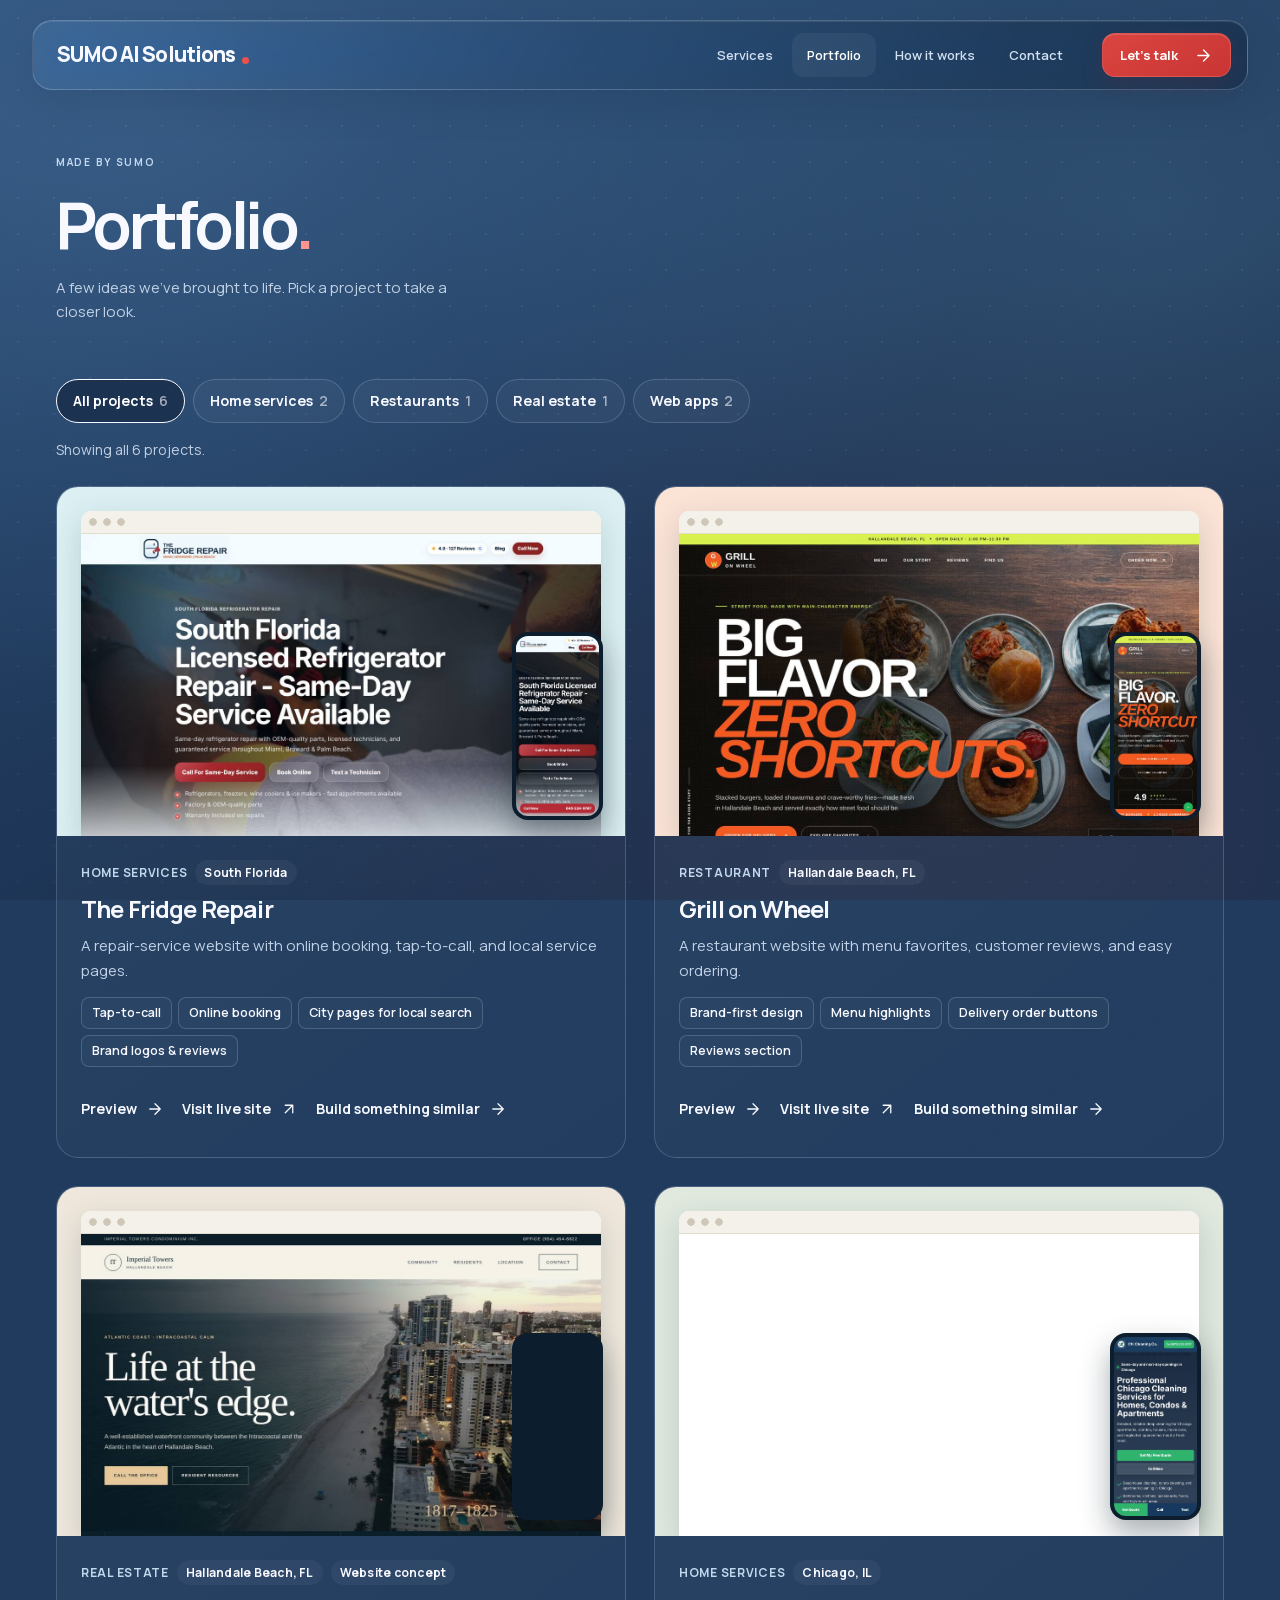
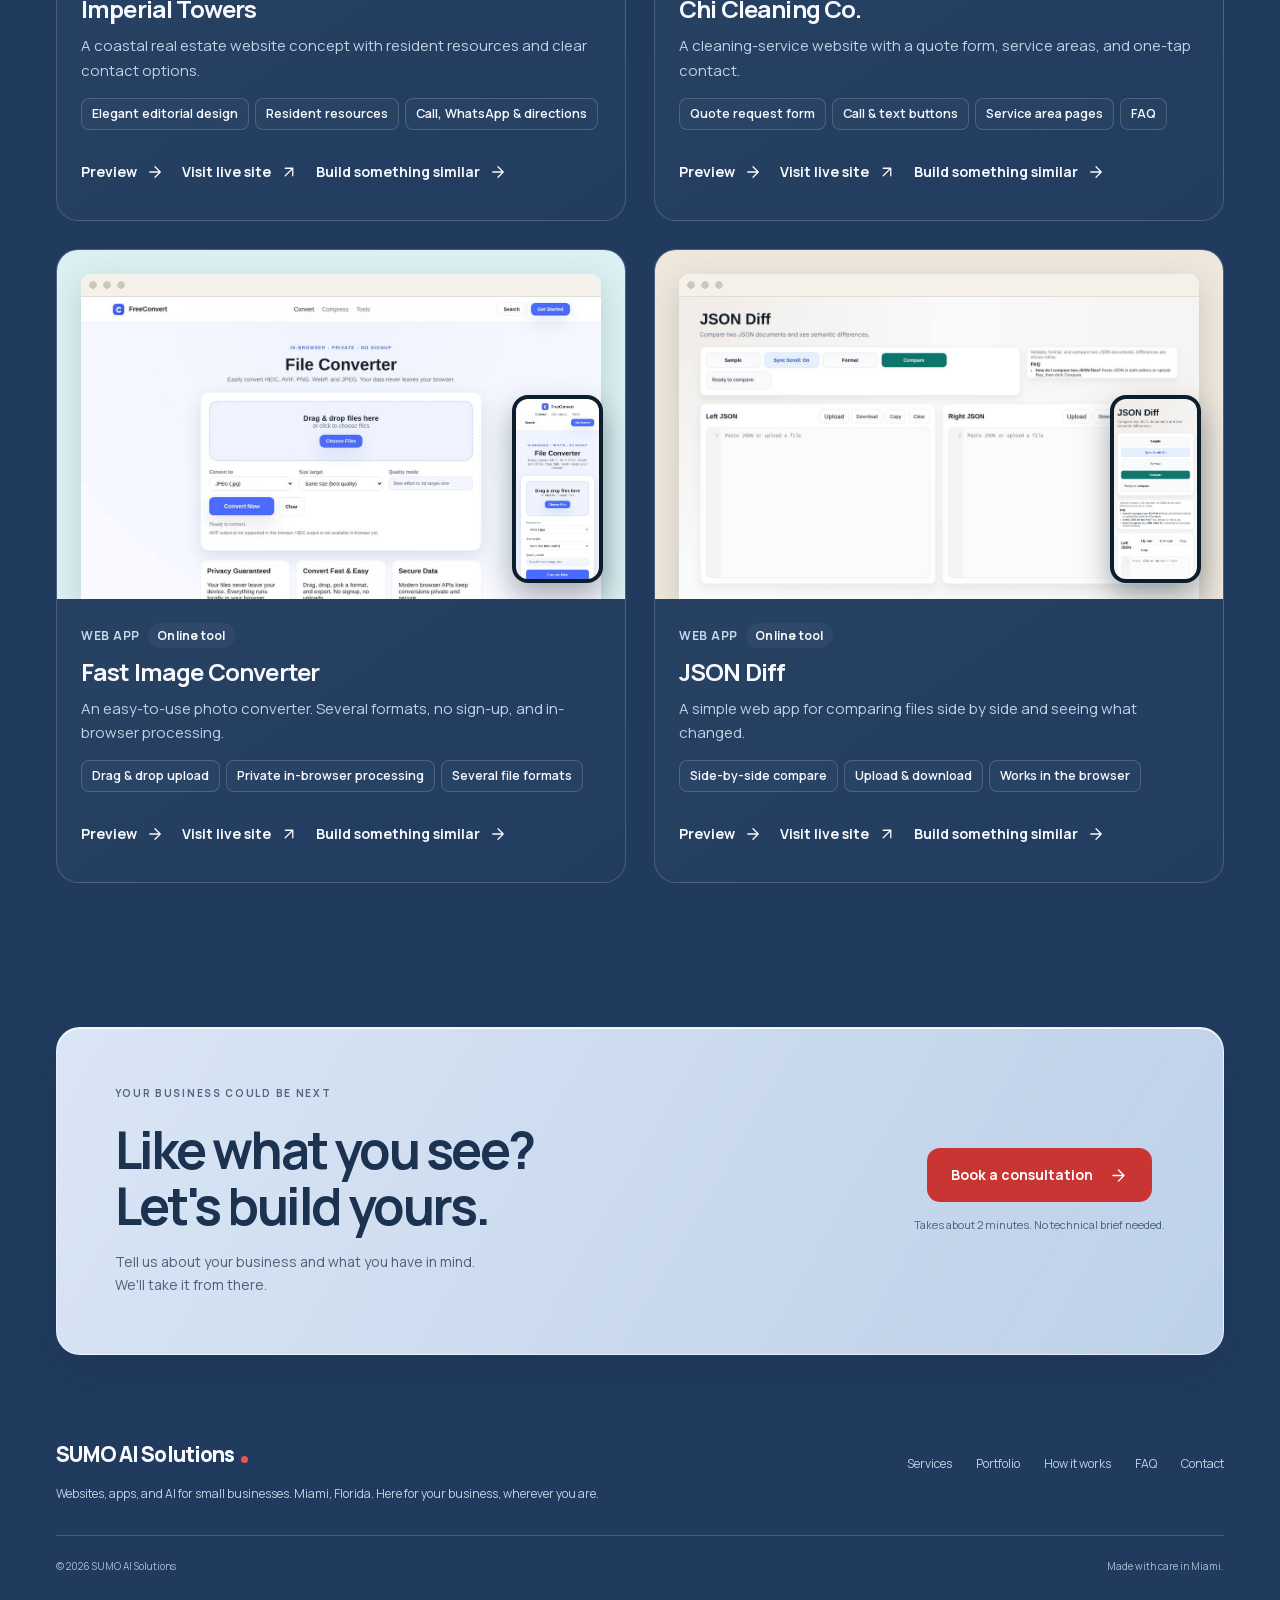
==== commit 9cd227cf: "Refine SUMO with glass styling, red accents and a single project showcase" ====
--- a/portfolio/index.html
+++ b/portfolio/index.html
@@ -6,7 +6,7 @@
   <meta http-equiv="x-dns-prefetch-control" content="on">
   <meta name="robots" content="index, follow, max-image-preview:large, max-snippet:-1, max-video-preview:-1">
   <meta name="author" content="SUMO AI Solutions">
-  <meta name="theme-color" content="#183552">
+  <meta name="theme-color" content="#234367">
   <meta
     name="description"
     content="See websites and web apps built by SUMO AI Solutions for small businesses: home services, restaurants, real estate, and online tools. Like what you see? Let's build yours."
@@ -15,29 +15,29 @@
     name="keywords"
     content="SUMO AI Solutions portfolio, small business website examples, website portfolio, business website portfolio, landing page portfolio, restaurant website example, home services website example, real estate website example, web application portfolio, web app examples, Miami web design portfolio"
   >
-  <link rel="icon" type="image/svg+xml" href="../assets/favicon-sumo-mark.svg?v=20261116-2">
-  <link rel="shortcut icon" href="../assets/favicon-sumo-mark.svg?v=20261116-2">
+  <link rel="icon" type="image/svg+xml" href="../assets/favicon-sumo-mark.svg?v=20261116-3">
+  <link rel="shortcut icon" href="../assets/favicon-sumo-mark.svg?v=20261116-3">
   <link rel="canonical" href="https://sumoaisolutions.com/portfolio/">
   <meta property="og:type" content="website">
   <meta property="og:site_name" content="SUMO AI Solutions">
-  <meta property="og:title" content="Our Work | SUMO AI Solutions">
+  <meta property="og:title" content="Portfolio | SUMO AI Solutions">
   <meta
     property="og:description"
     content="Real websites and web apps for small businesses. See the work, then let's build yours."
   >
   <meta property="og:url" content="https://sumoaisolutions.com/portfolio/">
-  <meta property="og:image" content="https://sumoaisolutions.com/assets/social-preview.png">
+  <meta property="og:image" content="https://sumoaisolutions.com/assets/social-preview.png?v=20261116-3">
   <meta name="twitter:card" content="summary_large_image">
-  <meta name="twitter:title" content="Our Work | SUMO AI Solutions">
+  <meta name="twitter:title" content="Portfolio | SUMO AI Solutions">
   <meta
     name="twitter:description"
     content="Real websites and web apps for small businesses. See the work, then let's build yours."
   >
-  <meta name="twitter:image" content="https://sumoaisolutions.com/assets/social-preview.png">
-  <title>Our Work | SUMO AI Solutions</title>
+  <meta name="twitter:image" content="https://sumoaisolutions.com/assets/social-preview.png?v=20261116-3">
+  <title>Portfolio | SUMO AI Solutions</title>
   <link rel="preload" href="../assets/fonts/manrope-latin-variable.woff2" as="font" type="font/woff2" crossorigin>
-  <link rel="preload" href="../style.css?v=20261116-2" as="style">
-  <link rel="stylesheet" href="../style.css?v=20261116-2">
+  <link rel="preload" href="../style.css?v=20261116-3" as="style">
+  <link rel="stylesheet" href="../style.css?v=20261116-3">
   <!-- Google tag (gtag.js) -->
   <script async src="https://www.googletagmanager.com/gtag/js?id=AW-17948229197"></script>
   <script>
@@ -78,32 +78,15 @@
 <div class="page-shell">
   <div class="backdrop" aria-hidden="true"></div>
   <header class="site-header" data-header>
-    <a class="brand" href="../" aria-label="SUMO AI Solutions home">
-      <img class="brand-mark" src="../assets/favicon-sumo-mark.svg?v=20261116-2" width="34" height="34" alt="">
-      <span class="brand-text">SUMO<small>AI Solutions</small></span>
-    </a>
+    <a class="brand" href="../" aria-label="SUMO AI Solutions home"><span>SUMO AI Solutions</span><span class="brand-dot" aria-hidden="true"></span></a>
     <nav class="site-nav" aria-label="Primary">
-      <a href="../#services">Services</a>
-      <a href="./" aria-current="page">Our work</a>
-      <a href="../#process">How it works</a>
-      <a href="../#faq">FAQ</a>
+      <a href="../#services">Services</a><a href="./" aria-current="page">Portfolio</a><a href="../#process">How it works</a><a href="../#contact">Contact</a>
     </nav>
-    <button class="button button-primary button-small header-cta" type="button" data-open-consultation>Get started <svg class="icon" aria-hidden="true"><use href="../assets/icons.svg#arrow"></use></svg></button>
+    <button class="button button-primary button-small header-cta" type="button" data-open-consultation>Let's talk <svg class="icon" aria-hidden="true"><use href="../assets/icons.svg#arrow"></use></svg></button>
   </header>
 
   <main id="main">
-    <section class="page-intro" aria-labelledby="portfolioTitle">
-      <div class="container" data-reveal>
-        <p class="eyebrow">Our work</p>
-        <h1 id="portfolioTitle">Work we&rsquo;re <span class="accent-text">proud of.</span></h1>
-        <p>From local service companies to restaurants and online tools, here's a look at what we've built. Hover to scroll through a site, tap to preview it, or visit it live.</p>
-        <ul class="stat-row">
-          <li><strong>6</strong>projects to explore</li>
-          <li><strong>100%</strong>built for phones</li>
-          <li><strong>4</strong>industries</li>
-        </ul>
-      </div>
-    </section>
+    <section class="page-intro" aria-labelledby="portfolioTitle"><div class="container" data-reveal><p class="eyebrow">Made by SUMO</p><h1 id="portfolioTitle">Portfolio<span class="accent-text">.</span></h1><p>A few ideas we've brought to life. Pick a project to take a closer look.</p></div></section>
 
     <section class="section light light-2" aria-label="Projects">
       <div class="container">
@@ -119,7 +102,7 @@
           <div class="work-body">
             <div class="work-meta">Home services <span class="pill">South Florida</span></div>
             <h2 class="h3">The Fridge Repair</h2>
-            <p>A same-day refrigerator repair company serving Miami, Broward, and Palm Beach. The site puts the phone number everywhere, lets customers book online, and has a page for every city they serve so locals find them on Google.</p>
+            <p>A repair-service website with online booking, tap-to-call, and local service pages.</p>
             <ul class="built-list"><li>Tap-to-call</li><li>Online booking</li><li>City pages for local search</li><li>Brand logos & reviews</li></ul>
             <div class="work-actions">
               <button class="text-link" type="button" data-open-preview data-preview-title="The Fridge Repair" data-preview-domain="thefridgerepair.com" data-preview-url="https://www.thefridgerepair.com/" data-preview-mode="image" data-preview-image="../assets/portfolio/fridge-repair-full.jpg">Preview <svg class="icon" aria-hidden="true"><use href="../assets/icons.svg#arrow"></use></svg></button>
@@ -137,7 +120,7 @@
           <div class="work-body">
             <div class="work-meta">Restaurant <span class="pill">Hallandale Beach, FL</span></div>
             <h2 class="h3">Grill on Wheel</h2>
-            <p>A bold landing page for a street food spot. Big photos and a confident brand voice make you hungry, while menu favorites, reviews, and order-for-delivery buttons turn that hunger into orders.</p>
+            <p>A restaurant website with menu favorites, customer reviews, and easy ordering.</p>
             <ul class="built-list"><li>Brand-first design</li><li>Menu highlights</li><li>Delivery order buttons</li><li>Reviews section</li></ul>
             <div class="work-actions">
               <button class="text-link" type="button" data-open-preview data-preview-title="Grill on Wheel" data-preview-domain="lakviat.github.io/greelonwheel" data-preview-url="https://lakviat.github.io/greelonwheel/" data-preview-mode="image" data-preview-image="../assets/portfolio/grill-on-wheel-full.jpg">Preview <svg class="icon" aria-hidden="true"><use href="../assets/icons.svg#arrow"></use></svg></button>
@@ -155,7 +138,7 @@
           <div class="work-body">
             <div class="work-meta">Real estate <span class="pill">Hallandale Beach, FL</span> <span class="pill">Website concept</span></div>
             <h2 class="h3">Imperial Towers</h2>
-            <p>A modern website concept for an oceanfront condominium community, with an elegant look, resident resources, and easy ways to call, message, email, or get directions to the office.</p>
+            <p>A coastal real estate website concept with resident resources and clear contact options.</p>
             <ul class="built-list"><li>Elegant editorial design</li><li>Resident resources</li><li>Call, WhatsApp & directions</li></ul>
             <div class="work-actions">
               <button class="text-link" type="button" data-open-preview data-preview-title="Imperial Towers" data-preview-domain="lakviat.github.io/imperial_towers" data-preview-url="https://lakviat.github.io/imperial_towers/" data-preview-mode="image" data-preview-image="../assets/portfolio/imperial-towers-full.jpg">Preview <svg class="icon" aria-hidden="true"><use href="../assets/icons.svg#arrow"></use></svg></button>
@@ -173,7 +156,7 @@
           <div class="work-body">
             <div class="work-meta">Home services <span class="pill">Chicago, IL</span></div>
             <h2 class="h3">Chi Cleaning Co.</h2>
-            <p>A lead-generating site for a deep cleaning company. A free quote form sits right at the top, and visitors can call or text with one tap. Service areas and an FAQ answer questions before they come up.</p>
+            <p>A cleaning-service website with a quote form, service areas, and one-tap contact.</p>
             <ul class="built-list"><li>Quote request form</li><li>Call & text buttons</li><li>Service area pages</li><li>FAQ</li></ul>
             <div class="work-actions">
               <button class="text-link" type="button" data-open-preview data-preview-title="Chi Cleaning Co." data-preview-domain="lakviat.github.io/chicago_cleaning_services-" data-preview-url="https://lakviat.github.io/chicago_cleaning_services-/" data-preview-mode="image" data-preview-image="../assets/portfolio/chicago-cleaning-full.jpg">Preview <svg class="icon" aria-hidden="true"><use href="../assets/icons.svg#arrow"></use></svg></button>
@@ -191,7 +174,7 @@
           <div class="work-body">
             <div class="work-meta">Web app <span class="pill">Online tool</span></div>
             <h2 class="h3">Fast Image Converter</h2>
-            <p>A free online tool that converts photos between HEIC, PNG, WebP, AVIF, and JPEG. Everything happens right in the browser, so files stay private, and there is no sign-up.</p>
+            <p>An easy-to-use photo converter. Several formats, no sign-up, and in-browser processing.</p>
             <ul class="built-list"><li>Drag & drop upload</li><li>Private in-browser processing</li><li>Several file formats</li></ul>
             <div class="work-actions">
               <button class="text-link" type="button" data-open-preview data-preview-title="Fast Image Converter" data-preview-domain="convertjpgs.com" data-preview-url="https://convertjpgs.com/" data-preview-mode="image" data-preview-image="../assets/portfolio/image-converter-full.jpg">Preview <svg class="icon" aria-hidden="true"><use href="../assets/icons.svg#arrow"></use></svg></button>
@@ -209,7 +192,7 @@
           <div class="work-body">
             <div class="work-meta">Web app <span class="pill">Online tool</span></div>
             <h2 class="h3">JSON Diff</h2>
-            <p>A fast, free tool that compares two data files side by side and highlights exactly what changed. Built for developers and teams who need answers quickly.</p>
+            <p>A simple web app for comparing files side by side and seeing what changed.</p>
             <ul class="built-list"><li>Side-by-side compare</li><li>Upload & download</li><li>Works in the browser</li></ul>
             <div class="work-actions">
               <button class="text-link" type="button" data-open-preview data-preview-title="JSON Diff" data-preview-domain="jsondiff.info" data-preview-url="https://www.jsondiff.info/" data-preview-mode="image" data-preview-image="../assets/portfolio/json-diff-full.jpg">Preview <svg class="icon" aria-hidden="true"><use href="../assets/icons.svg#arrow"></use></svg></button>
@@ -243,19 +226,14 @@
     <div class="container">
       <div class="footer-top">
         <div>
-          <a class="brand" href="../"><img class="brand-mark" src="../assets/favicon-sumo-mark.svg?v=20261116-2" width="34" height="34" alt=""><span class="brand-text">SUMO<small>AI Solutions</small></span></a>
+          <a class="brand" href="../"><span>SUMO AI Solutions</span><span class="brand-dot" aria-hidden="true"></span></a>
           <p>Websites, apps, and AI for small businesses. Miami, Florida. Here for your business, wherever you are.</p>
         </div>
-        <nav class="footer-links" aria-label="Footer"><a href="../#services">Services</a><a href="./">Our work</a><a href="../#process">How it works</a><a href="../#faq">FAQ</a><button type="button" data-open-consultation>Contact</button></nav>
+        <nav class="footer-links" aria-label="Footer"><a href="../#services">Services</a><a href="./">Portfolio</a><a href="../#process">How it works</a><a href="../#faq">FAQ</a><button type="button" data-open-consultation>Contact</button></nav>
       </div>
       <div class="footer-bottom"><span>&copy; 2026 SUMO AI Solutions</span><span>Made with care in Miami.</span></div>
     </div>
   </footer>
-</div>
-
-<div class="mobile-cta" data-mobile-cta>
-  <a class="button button-secondary" href="../">Home</a>
-  <button class="button button-primary" type="button" data-open-consultation>Get started</button>
 </div>
 
 <div class="portfolio-preview-modal" id="portfolioPreviewModal" hidden>
@@ -332,6 +310,6 @@
   </div>
 </div>
 
-<script src="../script.js?v=20261116-2" defer></script>
+<script src="../script.js?v=20261116-3" defer></script>
 </body>
 </html>
--- a/style.css
+++ b/style.css
@@ -1,9 +1,4 @@
-/* SUMO AI Solutions — shared styles
-   Palette uses the existing brand values only:
-   navy #183552 / #142d45, ink #173b44, cream #f9faf5 / #f6f4ef,
-   peach #ffc3a7 (hover #ffd2bb), cyan #a9e3ee, muted #c1d2df, mark red #d93025.
-   Light tints below are mixes of those values. */
-
+/* SUMO: cool glass surfaces, clear type, and the red signature from our mark. */
 @font-face {
   font-family: "Manrope";
   font-style: normal;
@@ -11,42 +6,39 @@
   font-display: swap;
   src: url("assets/fonts/manrope-latin-variable.woff2") format("woff2");
 }
-
 :root {
   color-scheme: dark;
-  --bg: #183552;
-  --bg-deep: #142d45;
-  --bg-raised: #1f4366;
-  --text: #f9faf5;
-  --muted: #c1d2df;
-  --accent: #ffc3a7;
-  --accent-hover: #ffd2bb;
-  --cyan: #a9e3ee;
-  --ink: #173b44;
-  --ink-soft: #526b67;
-  --cream: #f9faf5;
-  --cream-2: #f6f4ef;
-  --cream-3: #efe7dc;
-  --mark-red: #d93025;
-  --border: rgba(218, 237, 250, .16);
-  --border-light: #dcd6c8;
-  --container: 1240px;
-  --radius: 18px;
+  --bg: #203b5e;
+  --bg-deep: #142b46;
+  --text: #f7f9fe;
+  --muted: #c1d1e5;
+  --accent: #ff9390;
+  --button-red: #c83533;
+  --cyan: #bbdeef;
+  --ink: #1c3251;
+  --ink-soft: #53667f;
+  --cream: #f3f7fc;
+  --cream-3: #e3ebf5;
+  --border: rgba(220, 235, 255, .19);
+  --border-light: #c8d5e6;
+  --container: 1440px;
   --ease: cubic-bezier(.22, 1, .36, 1);
-  --shadow-lg: 0 30px 70px rgba(6, 23, 35, .35);
-}
-
+}
 * { box-sizing: border-box; }
-html { scroll-behavior: smooth; scroll-padding-top: 96px; }
+html { scroll-behavior: smooth; scroll-padding-top: 118px; }
 body {
-  margin: 0;
-  min-width: 320px;
-  font-family: "Manrope", system-ui, sans-serif;
-  color: var(--text);
-  background: var(--bg);
-  overflow-x: clip;
-  -webkit-font-smoothing: antialiased;
-  line-height: 1.6;
+  margin: 0; min-width: 320px; color: var(--text);
+  font-family: "Manrope", sans-serif; line-height: 1.6;
+  background: #203b5e; overflow-x: clip; -webkit-font-smoothing: antialiased;
+}
+body::before {
+  content: ""; position: fixed; inset: 0; z-index: -2; pointer-events: none;
+  background: radial-gradient(ellipse at 10% 12%, #527caa65, transparent 55%), radial-gradient(ellipse at 90% 24%, #78b6d22b, transparent 45%), radial-gradient(ellipse at 75% 90%, #8c56631c, transparent 50%), linear-gradient(155deg, #284b73, #1b304f 75%);
+}
+body::after {
+  content: ""; position: fixed; inset: 0; z-index: -1; pointer-events: none;
+  background: radial-gradient(circle, #b7cce52b 1px, transparent 1.3px) 0 0 / 36px 36px;
+  mask-image: linear-gradient(#0009, #0005); -webkit-mask-image: linear-gradient(#0009, #0005);
 }
 a { color: inherit; text-decoration: none; }
 button, input, textarea, select { font: inherit; }
@@ -56,173 +48,170 @@
 img { display: block; max-width: 100%; }
 h1, h2, h3, h4, p { margin-top: 0; }
 h1, h2, h3 { text-wrap: balance; }
-p { text-wrap: pretty; }
 [hidden] { display: none !important; }
-:focus-visible { outline: 3px solid var(--accent); outline-offset: 4px; border-radius: 6px; }
-.light :focus-visible { outline-color: #497d77; }
-::selection { background: var(--accent); color: var(--ink); }
-
+:focus-visible { outline: 3px solid #ffaaa5; outline-offset: 4px; }
+::selection { background: #ffb1ad; color: var(--ink); }
 .icon { width: 22px; height: 22px; fill: none; stroke: currentColor; stroke-width: 1.7; stroke-linecap: round; stroke-linejoin: round; flex: 0 0 auto; }
-.skip-link { position: fixed; left: 16px; top: -100px; z-index: 100; background: var(--accent); color: var(--ink); padding: 14px 20px; border-radius: 8px; font-weight: 700; }
+.skip-link { position: fixed; left: 16px; top: -100px; z-index: 100; padding: 14px 20px; border-radius: 8px; background: var(--button-red); color: #fff; }
 .skip-link:focus { top: 16px; }
-
-.page-shell { position: relative; }
-.container { width: min(calc(100% - 64px), var(--container)); margin-inline: auto; }
-
-/* ---------- Backdrop ---------- */
-.backdrop {
-  position: absolute; inset: 0 0 auto; height: 1100px; z-index: 0; pointer-events: none; overflow: hidden;
-  background:
-    radial-gradient(ellipse 60% 50% at 10% 0%, rgba(169, 227, 238, .16), transparent 70%),
-    radial-gradient(ellipse 50% 45% at 92% 18%, rgba(255, 195, 167, .14), transparent 70%),
-    linear-gradient(180deg, #1f4366 0%, var(--bg) 70%);
-}
-.backdrop::after {
-  content: ""; position: absolute; inset: 0;
-  background-image: radial-gradient(rgba(218, 237, 250, .16) 1px, transparent 1.4px);
-  background-size: 34px 34px;
-  mask-image: linear-gradient(180deg, #000 0%, transparent 85%);
-  -webkit-mask-image: linear-gradient(180deg, #000 0%, transparent 85%);
-}
-
-/* ---------- Header ---------- */
+.container { width: min(calc(100% - 112px), var(--container)); margin-inline: auto; }
+.page-shell { position: relative; z-index: 1; }
+.dot-grid { position: fixed; inset: 0; width: 100%; height: 100%; pointer-events: none; z-index: 0; }
+
+/* The header is the only continuously visible, backdrop-blurred surface. */
 .site-header {
-  position: sticky; top: 12px; z-index: 40;
-  width: min(calc(100% - 32px), calc(var(--container) + 40px));
-  margin: 12px auto 0; padding: 10px 12px 10px 16px;
-  display: flex; align-items: center; gap: 20px;
-  background: rgba(20, 45, 69, .86);
-  backdrop-filter: saturate(140%) blur(14px); -webkit-backdrop-filter: saturate(140%) blur(14px);
-  border: 1px solid var(--border); border-radius: 16px;
-  box-shadow: 0 10px 30px rgba(6, 23, 35, .18);
-  transition: background .3s, box-shadow .3s;
-}
-.site-header.is-scrolled { background: rgba(20, 45, 69, .97); box-shadow: 0 14px 34px rgba(6, 23, 35, .3); }
-.brand { display: inline-flex; align-items: center; gap: 10px; flex-shrink: 0; font-size: 19px; font-weight: 800; letter-spacing: -.04em; white-space: nowrap; line-height: 1.1; }
-.brand-mark { width: 34px; height: 34px; border-radius: 9px; flex: 0 0 auto; }
-.brand-text small { display: block; font-size: 10px; font-weight: 700; letter-spacing: .16em; text-transform: uppercase; color: var(--muted); margin-top: 3px; }
+  position: sticky; top: 16px; z-index: 40;
+  width: min(calc(100% - 64px), calc(var(--container) + 32px));
+  margin: 20px auto 0; padding: 12px 16px 12px 24px;
+  display: flex; align-items: center; gap: 24px;
+  background: linear-gradient(120deg, #c8e6ff16, #172c46b0);
+  border: 1px solid #d6eaff3b; border-radius: 20px;
+  box-shadow: inset 0 1px #ffffff1a, 0 12px 40px #0c203222;
+  backdrop-filter: blur(20px) saturate(130%); -webkit-backdrop-filter: blur(20px) saturate(130%);
+}
+.site-header.is-scrolled { background-color: #1b324db8; }
+.brand { display: inline-flex; align-items: center; gap: 7px; flex-shrink: 0; font-size: 21px; line-height: 1.2; font-weight: 800; letter-spacing: -.045em; white-space: nowrap; }
+.brand-dot { display: inline-block; width: 7px; height: 7px; border-radius: 50%; background: #ed514b; align-self: flex-end; margin-bottom: 4px; }
 .site-nav { display: flex; align-items: center; gap: 4px; margin-left: auto; }
-.site-nav a { min-height: 44px; display: inline-flex; align-items: center; padding: 8px 14px; color: var(--muted); font-size: 14px; font-weight: 600; border-radius: 10px; transition: color .2s, background .2s; }
-.site-nav a:hover, .site-nav a[aria-current] { background: rgba(255, 255, 255, .07); color: #fff; }
-
-/* ---------- Buttons ---------- */
-.button { display: inline-flex; justify-content: center; align-items: center; gap: 10px; min-height: 54px; padding: 14px 24px; border-radius: 12px; border: 1px solid transparent; font-size: 15px; line-height: 1.3; font-weight: 700; transition: transform .3s var(--ease), box-shadow .3s, background .3s, border-color .3s, color .3s; white-space: nowrap; }
+.site-nav a { min-height: 44px; display: inline-flex; align-items: center; padding: 8px 15px; font-size: 13px; font-weight: 600; color: #d3e0f0; border-radius: 12px; transition: background .2s, color .2s; }
+.site-nav a:hover, .site-nav a[aria-current] { background: #ffffff0d; color: #fff; }
+.button { display: inline-flex; justify-content: center; align-items: center; gap: 16px; min-height: 54px; padding: 14px 23px; border-radius: 13px; border: 1px solid transparent; font-size: 14px; line-height: 1.4; font-weight: 700; transition: transform .3s var(--ease), background .3s, box-shadow .3s; }
 .button .icon { width: 19px; height: 19px; transition: transform .3s var(--ease); }
-.button:hover { transform: translateY(-2px); }
+.button:hover { transform: translateY(-3px); }
 .button:hover .icon { transform: translateX(3px); }
-.button:active { transform: translateY(0); }
-.button-primary { color: var(--ink); background: var(--accent); box-shadow: 0 8px 22px rgba(255, 195, 167, .22); }
-.button-primary:hover { background: var(--accent-hover); box-shadow: 0 12px 28px rgba(255, 195, 167, .32); }
-.button-secondary { color: var(--text); background: rgba(255, 255, 255, .04); border-color: var(--border); }
-.button-secondary:hover { background: rgba(255, 255, 255, .1); border-color: rgba(218, 237, 250, .3); }
-.button-dark { background: var(--ink); color: #fff; }
-.button-dark:hover { background: #23545c; }
-.button-small { min-height: 44px; padding: 10px 16px; font-size: 14px; border-radius: 10px; }
-
-.text-link { display: inline-flex; align-items: center; gap: 8px; min-height: 44px; padding: 8px 0; background: none; border: 0; font-weight: 700; font-size: 15px; }
+.button:active { transform: none; }
+.button-primary { color: #fff; background: linear-gradient(150deg, #db4541, var(--button-red)); border-color: #ffb5b433; box-shadow: inset 0 1px #ffffff24, 0 7px 22px #9d262626; }
+.button-primary:hover { background: #b72e2e; box-shadow: 0 12px 28px #86232740; }
+.button-secondary { color: var(--text); background: linear-gradient(120deg, #ffffff0f, #ffffff05); border-color: #d8e8ff38; box-shadow: inset 0 1px #ffffff0d; }
+.button-secondary:hover { background: #ffffff15; }
+.button-dark { background: var(--button-red); color: #fff; }
+.button-dark:hover { background: #ae282a; }
+.button-small { min-height: 44px; padding: 10px 17px; font-size: 13px; }
+.text-link { display: inline-flex; align-items: center; gap: 9px; min-height: 44px; padding: 8px 0; background: none; border: 0; font-weight: 700; font-size: 14px; }
 .text-link .icon { width: 18px; height: 18px; transition: transform .3s var(--ease); }
+.text-link:hover { color: var(--accent); }
 .text-link:hover .icon { transform: translateX(4px); }
-.text-link:hover { color: var(--accent); }
-.light .text-link:hover { color: var(--ink); text-decoration: underline; text-underline-offset: 4px; }
-
-.eyebrow { display: inline-flex; align-items: center; gap: 10px; margin-bottom: 18px; color: var(--cyan); font-size: 12px; line-height: 1.5; font-weight: 700; letter-spacing: .14em; text-transform: uppercase; }
-.light .eyebrow { color: #3d6a6e; }
+.eyebrow { display: flex; align-items: center; gap: 10px; margin-bottom: 20px; color: #c4d8ee; font-size: 10px; font-weight: 700; line-height: 1.5; letter-spacing: .17em; text-transform: uppercase; }
 .accent-text { color: var(--accent); }
-.status-dot { width: 8px; height: 8px; background: #bde8ce; border-radius: 50%; animation: pulse 2.4s infinite; }
-
-/* ---------- Sections ---------- */
-.section { position: relative; padding-block: clamp(72px, 9vw, 120px); }
-.light { background: var(--cream); color: var(--ink); color-scheme: light; }
-.light-2 { background: var(--cream-2); }
-.section-heading { display: flex; align-items: flex-end; justify-content: space-between; gap: 32px; margin-bottom: 44px; }
-.section-heading h2, .section-heading h1 { font-size: clamp(32px, 4.2vw, 54px); font-weight: 800; letter-spacing: -.045em; line-height: 1.08; margin-bottom: 0; }
-.section-heading .lede { color: var(--muted); font-size: 17px; line-height: 1.7; margin: 14px 0 0; max-width: 56ch; }
-.light .section-heading .lede { color: var(--ink-soft); }
-
-/* ---------- Hero ---------- */
-.hero { position: relative; z-index: 1; padding: clamp(48px, 7vw, 96px) 0 clamp(64px, 8vw, 110px); }
-.hero-inner { display: grid; grid-template-columns: minmax(0, 1fr) minmax(0, 1fr); align-items: center; gap: clamp(36px, 5vw, 72px); }
-.hero h1 { margin-bottom: 22px; font-size: clamp(42px, 5vw, 68px); font-weight: 800; line-height: 1.02; letter-spacing: -.055em; }
-.hero h1 .accent-text { text-decoration: underline; text-decoration-thickness: .08em; text-underline-offset: .14em; text-decoration-color: rgba(255, 195, 167, .4); text-decoration-skip-ink: none; }
-.hero-text { max-width: 33rem; color: var(--muted); font-size: clamp(17px, 1.4vw, 19px); line-height: 1.7; margin-bottom: 30px; }
-.hero-actions { display: flex; flex-wrap: wrap; gap: 12px; }
-.trust-row { display: flex; flex-wrap: wrap; gap: 10px 22px; margin: 30px 0 0; padding: 0; list-style: none; color: #d7e4ec; font-size: 14px; font-weight: 600; }
-.trust-row li { display: inline-flex; align-items: center; gap: 8px; }
-.trust-row .icon { width: 18px; height: 18px; color: #bde8ce; stroke-width: 2.2; }
-
-/* Showcase (hero visual) */
+.status-dot { width: 6px; height: 6px; border-radius: 50%; background: #f56b64; box-shadow: 0 0 0 5px #ef6a6714; }
+
+/* The examples are the hero, not a second gallery further down. */
+.hero { padding: clamp(55px, 6vw, 90px) 0 85px; }
+.hero-inner { display: grid; grid-template-columns: .86fr 1.14fr; align-items: center; gap: clamp(44px, 5vw, 80px); min-height: min(640px, calc(100svh - 220px)); }
+.hero h1 { font-size: clamp(56px, 5.7vw, 86px); line-height: 1.04; letter-spacing: -.06em; font-weight: 800; margin-bottom: 26px; }
+.hero-text { color: var(--muted); font-size: 17px; max-width: 37ch; line-height: 1.8; margin-bottom: 30px; }
+.hero-actions { display: flex; gap: 12px; flex-wrap: wrap; }
+.hero-quicklinks { display: flex; flex-wrap: wrap; gap: 5px 19px; margin-top: 22px; }
+.hero-quicklinks a { display: inline-flex; align-items: center; min-height: 32px; font-size: 11px; color: #c8d8ec; border-bottom: 1px solid #bdd6f02b; }
+.hero-quicklinks a:hover { color: #fff; border-color: var(--accent); }
+.hero-location { margin: 24px 0 0; color: #aebfd5; font-size: 11px; }
 .showcase { position: relative; min-width: 0; }
-.showcase-stage { position: relative; padding: 0 28px 44px 0; }
-.browser { position: relative; border-radius: 14px; overflow: hidden; background: #0f2236; border: 1px solid rgba(218, 237, 250, .22); box-shadow: var(--shadow-lg); }
-.browser-bar { display: flex; align-items: center; gap: 12px; padding: 10px 14px; background: #10263b; border-bottom: 1px solid rgba(218, 237, 250, .12); }
-.browser-dots { display: flex; gap: 6px; }
-.browser-dots i { width: 10px; height: 10px; border-radius: 50%; background: rgba(218, 237, 250, .25); }
-.browser-url { flex: 1; min-width: 0; display: flex; align-items: center; gap: 8px; padding: 5px 12px; border-radius: 8px; background: rgba(255, 255, 255, .06); color: var(--muted); font-size: 12px; overflow: hidden; white-space: nowrap; text-overflow: ellipsis; }
-.browser-url .icon { width: 13px; height: 13px; color: #bde8ce; }
-.browser-screen { position: relative; display: block; width: 100%; aspect-ratio: 16 / 10; padding: 0; border: 0; border-radius: 0; background: #eaece5; cursor: zoom-in; }
-.browser-screen img, .phone-screen img { position: absolute; inset: 0; width: 100%; height: 100%; object-fit: cover; object-position: top; opacity: 0; transform: scale(1.015); transition: opacity .7s var(--ease), transform 1.2s var(--ease); }
-.browser-screen img.is-active, .phone-screen img.is-active { opacity: 1; transform: none; }
-.phone { position: absolute; right: 0; bottom: 0; width: clamp(104px, 24%, 168px); padding: 6px; border-radius: 26px; background: #0c1d2e; border: 1px solid rgba(218, 237, 250, .3); box-shadow: 0 24px 50px rgba(6, 23, 35, .5); }
-.phone-screen { position: relative; aspect-ratio: 390 / 844; border-radius: 20px; overflow: hidden; background: #eaece5; }
-.showcase-badge { position: absolute; left: -18px; bottom: 76px; z-index: 3; display: flex; align-items: center; gap: 10px; padding: 10px 14px 10px 10px; border-radius: 14px; background: var(--cream); color: var(--ink); box-shadow: 0 16px 34px rgba(6, 23, 35, .35); font-size: 13px; line-height: 1.3; max-width: 250px; }
-.showcase-badge strong { display: block; font-size: 14px; }
-.showcase-badge span { color: var(--ink-soft); }
-.showcase-badge .badge-icon { display: grid; place-items: center; width: 36px; height: 36px; border-radius: 10px; background: #e1e9df; color: var(--ink); flex: 0 0 auto; }
-.showcase-badge .badge-icon .icon { width: 20px; height: 20px; }
-.showcase-tabs { display: flex; flex-wrap: wrap; gap: 8px; margin-top: 18px; }
-.showcase-tab { position: relative; overflow: hidden; display: inline-flex; align-items: center; min-height: 40px; padding: 8px 14px; border: 1px solid var(--border); border-radius: 999px; background: rgba(255, 255, 255, .04); color: var(--muted); font-size: 13px; font-weight: 700; transition: background .25s, color .25s, border-color .25s; }
-.showcase-tab:hover { color: #fff; border-color: rgba(218, 237, 250, .35); }
-.showcase-tab[aria-selected="true"] { background: var(--cream); border-color: var(--cream); color: var(--ink); }
-.showcase-tab .progress { position: absolute; left: 0; bottom: 0; height: 3px; width: 0; background: var(--accent); }
-.showcase.is-rotating .showcase-tab[aria-selected="true"] .progress { animation: progress var(--rotate-ms, 5200ms) linear forwards; }
-.showcase.is-paused .showcase-tab .progress { animation-play-state: paused; }
-.showcase-caption { margin: 12px 0 0; color: var(--muted); font-size: 13px; }
-.showcase-caption button { padding: 0; border: 0; background: none; color: #fff; font-weight: 700; text-decoration: underline; text-decoration-color: rgba(255, 195, 167, .7); text-underline-offset: 3px; }
-
-/* ---------- Need picker ---------- */
-.picker { display: grid; grid-template-columns: minmax(0, .9fr) minmax(0, 1.1fr); gap: 24px; align-items: start; }
-.picker-options { display: grid; gap: 10px; }
-.picker-option { display: flex; align-items: center; gap: 14px; width: 100%; padding: 15px 18px; text-align: left; border: 1px solid var(--border); border-radius: 14px; background: rgba(255, 255, 255, .03); font-size: 16px; font-weight: 700; transition: background .25s, border-color .25s, transform .3s var(--ease); }
-.picker-option .option-icon { display: grid; place-items: center; width: 42px; height: 42px; border-radius: 12px; background: rgba(169, 227, 238, .1); color: var(--cyan); flex: 0 0 auto; transition: background .25s, color .25s; }
-.picker-option .option-arrow { margin-left: auto; width: 18px; height: 18px; opacity: .4; transition: transform .3s var(--ease), opacity .25s; }
-.picker-option:hover { background: rgba(255, 255, 255, .07); transform: translateX(4px); }
-.picker-option[aria-selected="true"] { background: var(--cream); color: var(--ink); border-color: var(--cream); transform: none; }
-.picker-option[aria-selected="true"] .option-icon { background: var(--accent); color: var(--ink); }
-.picker-option[aria-selected="true"] .option-arrow { opacity: 1; transform: translateX(4px); }
-.picker-panel { position: sticky; top: 104px; padding: clamp(26px, 3vw, 40px); border-radius: 22px; background: var(--bg-raised); border: 1px solid var(--border); box-shadow: 0 20px 50px rgba(6, 23, 35, .25); }
-.picker-panel:focus-visible { outline-offset: 2px; }
-.picker-panel h3 { font-size: clamp(24px, 2.4vw, 32px); letter-spacing: -.04em; line-height: 1.15; margin-bottom: 12px; }
-.picker-panel > p { color: var(--muted); font-size: 16px; margin-bottom: 22px; }
-.panel-label { display: block; margin: 0 0 10px; font-size: 12px; font-weight: 700; letter-spacing: .12em; text-transform: uppercase; color: var(--cyan); }
-.check-list { display: grid; gap: 10px; margin: 0 0 24px; padding: 0; list-style: none; }
-.check-list li { display: flex; gap: 12px; align-items: flex-start; font-size: 15px; line-height: 1.55; }
-.check-list .icon { width: 22px; height: 22px; margin-top: 0; padding: 4px; border-radius: 50%; background: rgba(189, 232, 206, .16); color: #bde8ce; stroke-width: 2.6; }
-.chip-row { display: flex; flex-wrap: wrap; gap: 8px; margin: 0 0 26px; padding: 0; list-style: none; }
-.chip-row li { padding: 6px 12px; border-radius: 999px; background: rgba(255, 255, 255, .06); border: 1px solid var(--border); color: #dce9eb; font-size: 13px; font-weight: 600; }
-.panel-actions { display: flex; flex-wrap: wrap; gap: 8px 18px; align-items: center; }
-.picker-panel.is-swapping > * { animation: swap .45s var(--ease) both; }
-
-/* ---------- Services ---------- */
-.services-grid { display: grid; grid-template-columns: repeat(3, minmax(0, 1fr)); gap: 16px; }
-.service-card { position: relative; display: flex; flex-direction: column; align-items: flex-start; text-align: left; padding: 28px; min-width: 0; border: 1px solid var(--border-light); border-radius: var(--radius); background: #fff; color: var(--ink); transition: transform .35s var(--ease), box-shadow .35s, border-color .3s; overflow: hidden; }
-.service-card::after { content: ""; position: absolute; inset: auto 0 0; height: 4px; background: var(--accent); transform: scaleX(0); transform-origin: left; transition: transform .45s var(--ease); }
-.service-icon { display: grid; place-items: center; width: 52px; height: 52px; color: var(--ink); border-radius: 14px; margin-bottom: 22px; background: #e1e9df; transition: transform .4s var(--ease); }
-.service-icon .icon { width: 26px; height: 26px; }
-.service-card:nth-child(3n + 2) .service-icon { background: #fbe3d6; }
-.service-card:nth-child(3n) .service-icon { background: #dcf0f3; }
-.service-tag { position: absolute; top: 24px; right: 24px; padding: 4px 10px; border-radius: 999px; background: var(--cream-3); font-size: 11px; font-weight: 700; letter-spacing: .06em; text-transform: uppercase; }
-.service-title { font-size: 21px; font-weight: 800; letter-spacing: -.035em; margin-bottom: 8px; line-height: 1.25; }
-.service-description { font-size: 15px; line-height: 1.7; color: var(--ink-soft); margin-bottom: 22px; }
-.service-link { display: inline-flex; align-items: center; gap: 8px; margin-top: auto; font-size: 14px; font-weight: 700; color: var(--ink); }
-.service-link .icon { width: 18px; height: 18px; transition: transform .3s var(--ease); }
-.service-card:hover, .service-card:focus-visible { transform: translateY(-6px); border-color: #c9c2b1; box-shadow: 0 22px 40px rgba(23, 59, 68, .12); }
-.service-card:hover::after, .service-card:focus-visible::after { transform: scaleX(1); }
-.service-card:hover .service-icon { transform: rotate(-6deg) scale(1.06); }
-.service-card:hover .service-link .icon { transform: translateX(4px); }
-
+.showcase-aura { position: absolute; inset: -8% 0 5%; border: 1px solid #d3e9ff14; border-radius: 50%; pointer-events: none; background: radial-gradient(ellipse, #a6d5ff12, transparent 68%); }
+.showcase-aura::after { content: ""; position: absolute; inset: 28px; border: 1px solid #e0eeff0d; border-radius: 50%; }
+.showcase-stage { position: relative; padding: 0 38px 42px 0; }
+.browser { position: relative; border-radius: 17px; padding: 6px; background: linear-gradient(145deg, #e0f0ff29, #d6e6ff0c); border: 1px solid #e8f3ff55; box-shadow: inset 0 1px #ffffff4d, 0 24px 65px #0b223c40; }
+.browser-bar { display: flex; align-items: center; gap: 16px; min-height: 37px; padding: 4px 11px 10px; }
+.browser-dots { display: flex; gap: 5px; }
+.browser-dots i { width: 6px; height: 6px; border-radius: 50%; background: #d9e7f97a; }
+.browser-url { flex: 1; min-width: 0; text-align: center; color: #dae5f4; font-size: 9px; white-space: nowrap; overflow: hidden; text-overflow: ellipsis; }
+.browser-bar > .icon { width: 13px; height: 13px; color: #dae5f4; }
+.browser-screen { position: relative; display: block; width: 100%; aspect-ratio: 16 / 10; padding: 0; border: 0; border-radius: 9px; overflow: hidden; background: #e6eef7; cursor: zoom-in; }
+.browser-screen img, .phone-screen img { position: absolute; inset: 0; width: 100%; height: 100%; object-fit: cover; object-position: top; opacity: 0; transition: opacity .65s var(--ease); }
+.browser-screen img.is-active, .phone-screen img.is-active { opacity: 1; }
+/* Keep the restaurant's announcement strip out of the device presentation. */
+.browser-screen img[src*="grill-on-wheel"] { top: -2.4%; height: 102.4%; }
+.phone-screen img[src*="grill-on-wheel"] { top: -2.2%; height: 102.2%; }
+.screen-open { position: absolute; left: 14px; bottom: 14px; display: flex; align-items: center; gap: 7px; padding: 8px 12px; border-radius: 8px; background: #142b46ed; color: #fff; font-size: 10px; opacity: 0; transition: opacity .2s; }
+.screen-open .icon { width: 15px; height: 15px; }
+.browser-screen:hover .screen-open, .browser-screen:focus-visible .screen-open { opacity: 1; }
+.phone { position: absolute; right: 0; bottom: 0; width: 25%; padding: 5px; border-radius: 26px; background: linear-gradient(145deg, #e0eeff, #8098b2 50%, #d9e5f2); border: 1px solid #d7e7ffba; box-shadow: 0 20px 35px #0b213952; transform: rotate(5deg); }
+.phone-screen { position: relative; aspect-ratio: 390 / 844; border-radius: 20px; overflow: hidden; background: #fff; }
+.phone-camera { position: absolute; top: 10px; left: 35%; width: 30%; height: 9px; background: #17232e; border-radius: 20px; z-index: 2; }
+.showcase-footer { display: flex; align-items: center; justify-content: space-between; gap: 20px; margin-top: 20px; }
+.showcase-project { display: grid; gap: 3px; min-width: 0; }
+.showcase-project strong { font-size: 15px; letter-spacing: -.02em; }
+.showcase-project > span { font-size: 11px; color: var(--muted); }
+.showcase-controls { display: flex; align-items: center; gap: 10px; }
+.showcase-tabs { display: flex; gap: 0; }
+.showcase-tab { display: grid; place-items: center; width: 24px; height: 44px; padding: 0; background: none; border: 0; }
+.showcase-tab > span { display: block; width: 5px; height: 5px; border-radius: 50%; background: #cedff269; transition: background .25s, transform .25s; }
+.showcase-tab[aria-pressed="true"] > span { background: #fc8680; transform: scale(1.5); }
+.showcase-pause { display: grid; place-items: center; width: 44px; height: 44px; padding: 0; border-radius: 50%; border: 1px solid var(--border); background: #ffffff08; }
+.showcase-pause span { width: 9px; height: 11px; border-inline: 3px solid #d7e3f2; }
+.showcase-pause.is-paused span { border: 0; width: 0; height: 0; border-top: 6px solid transparent; border-bottom: 6px solid transparent; border-left: 9px solid #d7e3f2; margin-left: 3px; }
+.showcase-caption { display: flex; flex-wrap: wrap; justify-content: space-between; gap: 4px 12px; margin: 20px 0 0; padding-top: 16px; border-top: 1px solid #d3e7fa1c; color: #b4c7de; font-size: 10px; }
+.showcase-caption a { display: inline-flex; align-items: center; gap: 8px; color: #e3ecf9; }
+.showcase-caption .icon { width: 14px; height: 14px; }
+
+.section { position: relative; padding-block: 72px; }
+.services-section > .container, .process-section > .container, .faq-section > .container { padding-top: 64px; border-top: 1px solid var(--border); }
+.services-section { padding-top: 0; }
+.section-heading { display: flex; align-items: flex-end; justify-content: space-between; gap: 30px; margin-bottom: 32px; }
+.section-heading .eyebrow { margin-bottom: 16px; }
+.section-heading h2, .section-heading h1 { font-size: clamp(32px, 3.4vw, 51px); font-weight: 800; letter-spacing: -.045em; line-height: 1.12; margin: 0; }
+.section-heading .lede { color: var(--muted); font-size: 14px; line-height: 1.8; margin: 0; max-width: 42ch; }
+.services-grid { display: grid; grid-template-columns: repeat(3, minmax(0, 1fr)); gap: 14px; }
+.service-card { display: flex; flex-direction: column; align-items: flex-start; min-width: 0; text-align: left; padding: 28px; border: 1px solid #e0ecff30; border-radius: 20px; background: linear-gradient(135deg, #c8e6ff13, #d3e8ff04); box-shadow: inset 0 1px #ffffff0d; transition: transform .35s var(--ease), background .3s, border-color .3s, box-shadow .3s; }
+.service-icon { display: grid; place-items: center; width: 44px; height: 44px; border-radius: 13px; background: #c3dbfa0c; color: #c9e1f4; border: 1px solid #d3e7ff1c; margin-bottom: 24px; }
+.service-icon .icon { width: 23px; height: 23px; }
+.service-card:nth-child(3n) .service-icon { color: #ffb0aa; }
+.service-title { font-size: 19px; letter-spacing: -.03em; font-weight: 700; margin-bottom: 9px; }
+.service-description { color: var(--muted); font-size: 13px; line-height: 1.8; margin-bottom: 24px; max-width: 36ch; }
+.service-link { display: flex; align-items: center; justify-content: space-between; width: 100%; margin-top: auto; font-size: 11px; font-weight: 700; color: #d7e2f3; }
+.service-link .icon { width: 18px; height: 18px; }
+.service-card:hover, .service-card:focus-visible { transform: translateY(-6px); background: linear-gradient(135deg, #d1e7ff1f, #d3e8ff09); border-color: #e0ecff69; box-shadow: 0 18px 35px #10243e26, inset 0 1px #ffffff1c; }
+.portfolio-link-section { padding-block: 10px 0; }
+.portfolio-strip { display: flex; align-items: center; gap: 28px; padding: 36px 40px; border-radius: 22px; border: 1px solid #dcecff36; background: linear-gradient(110deg, #d4eaff16, #ffffff04 70%); box-shadow: inset 0 1px #ffffff12; transition: background .3s, border-color .3s; }
+.portfolio-strip:hover { background-color: #ffffff06; border-color: #dcecff65; }
+.portfolio-strip-icon { display: grid; place-items: center; width: 78px; height: 78px; border-radius: 22px; background: #b9d7ff0c; border: 1px solid #d4e6ff24; flex-shrink: 0; color: #c3d8f2; transform: rotate(-7deg); }
+.portfolio-strip-icon .icon { width: 34px; height: 34px; }
+.portfolio-strip-copy .eyebrow { font-size: 8px; margin: 0 0 6px; }
+.portfolio-strip-copy h2 { margin: 0 0 4px; font-size: 36px; letter-spacing: -.045em; line-height: 1.2; }
+.portfolio-strip-copy > span:last-child { color: var(--muted); font-size: 12px; }
+.portfolio-strip-action { display: flex; align-items: center; gap: 24px; margin-left: auto; font-size: 12px; font-weight: 700; }
+.circle-arrow { display: grid; place-items: center; width: 48px; height: 48px; border-radius: 50%; border: 1px solid #d4e6ff40; }
+.portfolio-strip:hover .circle-arrow { background: #ffffff12; }
+.process-section { padding-bottom: 0; }
+.steps { display: grid; grid-template-columns: repeat(3, 1fr); gap: 36px; margin: 0; padding: 0; list-style: none; }
+.step { border-top: 1px solid #d5e6fb24; padding-top: 23px; }
+.step-num { display: block; font-size: 10px; letter-spacing: .12em; color: #f19c98; margin-bottom: 18px; }
+.step h3 { font-size: 18px; letter-spacing: -.025em; margin-bottom: 9px; }
+.step p { color: var(--muted); font-size: 13px; max-width: 30ch; margin: 0; line-height: 1.8; }
+.faq-section { padding-bottom: 0; }
+.faq-layout { display: grid; grid-template-columns: .9fr 1.1fr; gap: 50px; }
+.faq-layout .section-heading { display: block; margin: 0; }
+.faq-list { display: grid; gap: 10px; }
+.faq-item { background: #d7e9ff07; border: 1px solid var(--border); border-radius: 14px; }
+.faq-item summary { display: flex; align-items: center; justify-content: space-between; gap: 15px; padding: 20px; cursor: pointer; list-style: none; font-size: 14px; font-weight: 700; }
+.faq-item summary::-webkit-details-marker { display: none; }
+.faq-toggle { width: 20px; height: 20px; flex-shrink: 0; position: relative; }
+.faq-toggle::before, .faq-toggle::after { content: ""; position: absolute; left: 4px; top: 9px; width: 12px; height: 1px; background: #d5e4f8; }
+.faq-toggle::after { transform: rotate(90deg); transition: transform .3s; }
+.faq-item[open] .faq-toggle::after { transform: none; }
+.faq-answer { padding: 0 20px 20px; font-size: 13px; line-height: 1.8; color: var(--muted); }
+.faq-answer p { margin: 0; }
+.cta-band { display: flex; align-items: center; justify-content: space-between; gap: 40px; padding: clamp(30px, 4.5vw, 64px); border-radius: 24px; background: linear-gradient(120deg, #e2edfbf5, #c6d9f0f2); border: 1px solid #eff7ffcf; color: var(--ink); box-shadow: inset 0 1px #fff, 0 20px 50px #10213c1a; }
+.cta-band .eyebrow { color: #506683; }
+.cta-band h2 { font-size: clamp(34px, 4vw, 58px); line-height: 1.1; letter-spacing: -.05em; margin-bottom: 18px; }
+.cta-band p:not(.eyebrow) { max-width: 41ch; font-size: 14px; color: #4b607d; margin: 0; }
+.cta-actions { display: flex; flex-direction: column; align-items: center; gap: 14px; flex-shrink: 0; }
+.cta-note { font-size: 11px; color: #4b607d; }
+.site-footer { padding: 15px 0 30px; }
+.footer-top { display: flex; justify-content: space-between; gap: 30px; margin-bottom: 30px; }
+.footer-top p { margin: 14px 0 0; font-size: 12px; line-height: 1.8; color: var(--muted); }
+.footer-links { display: flex; flex-wrap: wrap; gap: 4px 24px; align-items: flex-start; }
+.footer-links a, .footer-links button { display: inline-flex; align-items: center; min-height: 44px; padding: 0; border: 0; background: none; color: var(--muted); font-size: 12px; }
+.footer-links a:hover, .footer-links button:hover { color: #fff; }
+.footer-bottom { display: flex; justify-content: space-between; gap: 16px; border-top: 1px solid var(--border); padding-top: 22px; color: #aabdd6; font-size: 10px; }
+
+/* Portfolio shares the same glass system; full screenshots load only on request. */
+.page-intro { padding: 65px 0 40px; }
+.page-intro h1 { font-size: clamp(44px, 5vw, 68px); line-height: 1.1; letter-spacing: -.055em; margin-bottom: 16px; }
+.page-intro p:not(.eyebrow) { max-width: 48ch; color: var(--muted); font-size: 15px; }
+.page-intro + .section { padding-top: 0; }
 /* ---------- Work cards ---------- */
 .work-grid { display: grid; grid-template-columns: repeat(2, minmax(0, 1fr)); gap: 28px; }
-.work-card { position: relative; display: flex; flex-direction: column; min-width: 0; border-radius: 22px; background: #fff; border: 1px solid var(--border-light); overflow: hidden; color: var(--ink); transition: transform .4s var(--ease), box-shadow .4s; }
+.work-card { position: relative; display: flex; flex-direction: column; min-width: 0; border-radius: 22px; background: linear-gradient(145deg, #ffffff0c, #ffffff03); border: 1px solid var(--border); overflow: hidden; color: var(--text); transition: transform .4s var(--ease), box-shadow .4s; }
 .work-card:hover { transform: translateY(-6px); box-shadow: 0 26px 50px rgba(23, 59, 68, .14); }
 .work-media { position: relative; display: block; width: 100%; padding: 24px 24px 0; border: 0; border-radius: 0; background: var(--tint, #e6dfd1); text-align: left; overflow: hidden; }
 .work-window { position: relative; display: block; aspect-ratio: 16 / 10; border-radius: 10px 10px 0 0; overflow: hidden; background: #fff; box-shadow: 0 10px 30px rgba(23, 59, 68, .18); }
@@ -236,100 +225,35 @@
 .work-hint .icon { width: 15px; height: 15px; }
 .work-card:hover .work-hint, .work-media:focus-visible .work-hint { opacity: 1; transform: none; }
 .work-body { display: flex; flex-direction: column; gap: 10px; padding: 24px 24px 26px; flex: 1; }
-.work-meta { display: flex; flex-wrap: wrap; align-items: center; gap: 8px; font-size: 12px; font-weight: 700; letter-spacing: .06em; text-transform: uppercase; color: #3d6a6e; }
-.work-meta .pill { padding: 3px 9px; border-radius: 999px; background: var(--cream-3); color: var(--ink); letter-spacing: .02em; text-transform: none; font-size: 12px; }
+.work-meta { display: flex; flex-wrap: wrap; align-items: center; gap: 8px; font-size: 12px; font-weight: 700; letter-spacing: .06em; text-transform: uppercase; color: #c1d8ed; }
+.work-meta .pill { padding: 3px 9px; border-radius: 999px; background: #ffffff0b; color: var(--text); letter-spacing: .02em; text-transform: none; font-size: 12px; }
 .work-body h3, .work-body h2 { margin: 0; font-size: 24px; letter-spacing: -.035em; line-height: 1.2; }
-.work-body p { margin: 0; color: var(--ink-soft); font-size: 15px; line-height: 1.65; }
+.work-body p { margin: 0; color: var(--muted); font-size: 15px; line-height: 1.65; }
 .built-list { display: flex; flex-wrap: wrap; gap: 6px; margin: 4px 0 0; padding: 0; list-style: none; }
-.built-list li { padding: 5px 10px; border-radius: 8px; background: var(--cream-2); border: 1px solid #e6e0d2; font-size: 12.5px; font-weight: 600; color: var(--ink); }
+.built-list li { padding: 5px 10px; border-radius: 8px; background: #ffffff06; border: 1px solid var(--border); font-size: 12.5px; font-weight: 600; color: var(--text); }
 .work-actions { display: flex; flex-wrap: wrap; align-items: center; gap: 4px 18px; margin-top: auto; padding-top: 10px; }
-.work-actions .text-link { font-size: 14px; color: var(--ink); }
+.work-actions .text-link { font-size: 14px; color: var(--text); }
 .work-footer { display: flex; justify-content: center; margin-top: 40px; }
 
 .filter-bar { display: flex; flex-wrap: wrap; gap: 8px; margin-bottom: 30px; }
-.filter-chip { min-height: 42px; padding: 8px 16px; border-radius: 999px; border: 1px solid #d6cfbf; background: #fff; color: var(--ink); font-size: 14px; font-weight: 700; transition: background .25s, color .25s, border-color .25s; }
-.filter-chip:hover { border-color: var(--ink); }
-.filter-chip[aria-pressed="true"] { background: var(--ink); border-color: var(--ink); color: #fff; }
+.filter-chip { min-height: 44px; padding: 8px 16px; border-radius: 999px; border: 1px solid var(--border); background: #ffffff09; color: var(--text); font-size: 14px; font-weight: 700; transition: background .25s, color .25s, border-color .25s; }
+.filter-chip:hover { border-color: var(--text); }
+.filter-chip[aria-pressed="true"] { background: var(--ink); border-color: var(--text); color: #fff; }
 .filter-chip .count { margin-left: 6px; opacity: .6; font-weight: 600; }
 .work-card.is-entering { animation: rise .5s var(--ease) both; }
-.filter-status { margin: -14px 0 24px; font-size: 14px; color: var(--ink-soft); }
-
-/* ---------- Included ---------- */
-.included-grid { display: grid; grid-template-columns: repeat(3, minmax(0, 1fr)); gap: 1px; background: var(--border); border: 1px solid var(--border); border-radius: 22px; overflow: hidden; }
-.included-item { padding: 30px 28px; background: var(--bg); transition: background .3s; }
-.included-item:hover { background: #1c3d5d; }
-.included-item .icon { width: 30px; height: 30px; color: var(--accent); margin-bottom: 16px; }
-.included-item h3 { font-size: 19px; letter-spacing: -.025em; margin-bottom: 6px; }
-.included-item p { margin: 0; color: var(--muted); font-size: 15px; line-height: 1.65; }
-
-/* ---------- Process ---------- */
-.steps { position: relative; display: grid; grid-template-columns: repeat(3, minmax(0, 1fr)); gap: 24px; margin: 0; padding: 0; list-style: none; }
-.steps::before { content: ""; position: absolute; top: 31px; left: 16%; right: 16%; height: 2px; background: repeating-linear-gradient(90deg, #c9c2b1 0 8px, transparent 8px 16px); }
-.step { position: relative; padding: 0 8px; text-align: center; }
-.step-num { position: relative; display: grid; place-items: center; width: 64px; height: 64px; margin: 0 auto 22px; border-radius: 50%; background: var(--cream); border: 2px solid var(--ink); color: var(--ink); font-size: 22px; font-weight: 800; transition: background .3s, color .3s, transform .4s var(--ease); }
-.step:hover .step-num { background: var(--ink); color: #fff; transform: scale(1.06); }
-.step h3 { font-size: 22px; letter-spacing: -.03em; margin-bottom: 8px; }
-.step p { margin: 0 auto; max-width: 30ch; color: var(--ink-soft); font-size: 15px; line-height: 1.7; }
-
-/* ---------- FAQ ---------- */
-.faq-layout { display: grid; grid-template-columns: minmax(0, .8fr) minmax(0, 1.2fr); gap: clamp(32px, 5vw, 80px); align-items: start; }
-.faq-layout .section-heading { position: sticky; top: 110px; flex-direction: column; align-items: flex-start; gap: 0; margin: 0; }
-.faq-layout .section-heading .button { margin-top: 26px; }
-.faq-list { display: grid; gap: 12px; }
-.faq-item { border: 1px solid var(--border-light); border-radius: 16px; background: #fff; transition: box-shadow .3s, border-color .3s; }
-.faq-item[open] { border-color: #c9c2b1; box-shadow: 0 14px 30px rgba(23, 59, 68, .08); }
-.faq-item summary { display: flex; align-items: center; justify-content: space-between; gap: 16px; padding: 20px 22px; list-style: none; cursor: pointer; font-size: 17px; font-weight: 700; letter-spacing: -.015em; border-radius: 16px; }
-.faq-item summary::-webkit-details-marker { display: none; }
-.faq-toggle { position: relative; width: 30px; height: 30px; border-radius: 50%; background: var(--cream-3); flex: 0 0 auto; transition: background .3s, transform .4s var(--ease); }
-.faq-toggle::before, .faq-toggle::after { content: ""; position: absolute; left: 50%; top: 50%; width: 12px; height: 2px; border-radius: 2px; background: var(--ink); transform: translate(-50%, -50%); transition: transform .4s var(--ease), background .3s; }
-.faq-toggle::after { transform: translate(-50%, -50%) rotate(90deg); }
-.faq-item[open] .faq-toggle { background: var(--ink); transform: rotate(180deg); }
-.faq-item[open] .faq-toggle::before, .faq-item[open] .faq-toggle::after { background: #fff; }
-.faq-item[open] .faq-toggle::after { transform: translate(-50%, -50%) rotate(0deg); }
-.faq-answer { padding: 0 22px 22px; color: var(--ink-soft); font-size: 15.5px; line-height: 1.75; }
-.faq-answer p { margin: 0; }
-
-/* ---------- CTA ---------- */
-.cta-band { position: relative; overflow: hidden; display: grid; grid-template-columns: minmax(0, 1.3fr) auto; align-items: center; gap: 32px; padding: clamp(36px, 5vw, 64px); border-radius: 28px; background: var(--accent); color: var(--ink); }
-.cta-band::after { content: ""; position: absolute; right: -90px; top: -130px; width: 380px; height: 380px; border-radius: 50%; border: 60px solid rgba(255, 255, 255, .25); pointer-events: none; }
-.cta-band h2 { font-size: clamp(32px, 4.4vw, 56px); line-height: 1.05; letter-spacing: -.05em; margin-bottom: 12px; }
-.cta-band p { margin: 0; font-size: 17px; color: #2d4f55; max-width: 46ch; }
-.cta-band .eyebrow { color: #2d4f55; }
-.cta-actions { position: relative; z-index: 1; display: flex; flex-direction: column; align-items: flex-start; gap: 10px; }
-.cta-note { font-size: 13px; font-weight: 600; color: #2d4f55; }
-
-/* ---------- Footer ---------- */
-.site-footer { padding: 56px 0 48px; border-top: 1px solid var(--border); }
-.footer-top { display: flex; flex-wrap: wrap; justify-content: space-between; gap: 24px; align-items: flex-start; margin-bottom: 36px; }
-.footer-top p { margin: 12px 0 0; color: var(--muted); font-size: 14px; max-width: 40ch; }
-.footer-links { display: flex; flex-wrap: wrap; gap: 4px 22px; }
-.footer-links a, .footer-links button { min-height: 44px; display: inline-flex; align-items: center; padding: 0; background: none; border: 0; color: var(--muted); font-size: 14px; font-weight: 600; }
-.footer-links a:hover, .footer-links button:hover { color: #fff; }
-.footer-bottom { display: flex; flex-wrap: wrap; justify-content: space-between; gap: 12px; color: #9fb4c4; font-size: 13px; padding-top: 22px; border-top: 1px solid var(--border); }
-
-/* ---------- Mobile sticky CTA ---------- */
-.mobile-cta { position: fixed; left: 12px; right: 12px; bottom: max(12px, env(safe-area-inset-bottom)); z-index: 45; display: none; gap: 8px; padding: 8px; border-radius: 16px; background: rgba(20, 45, 69, .95); backdrop-filter: blur(12px); -webkit-backdrop-filter: blur(12px); border: 1px solid var(--border); box-shadow: 0 16px 40px rgba(6, 23, 35, .45); transform: translateY(160%); transition: transform .45s var(--ease); }
-.mobile-cta.is-visible { transform: none; }
-.mobile-cta .button { flex: 1; min-height: 48px; font-size: 14px; padding-inline: 12px; }
-
-/* ---------- Page intro (portfolio) ---------- */
-.page-intro { position: relative; z-index: 1; padding: clamp(48px, 7vw, 88px) 0 clamp(48px, 6vw, 72px); }
-.page-intro h1 { font-size: clamp(42px, 5.4vw, 72px); line-height: 1.04; letter-spacing: -.055em; margin-bottom: 18px; max-width: 16ch; }
-.page-intro > .container > p { max-width: 40rem; color: var(--muted); font-size: 18px; line-height: 1.7; margin-bottom: 30px; }
-.stat-row { display: flex; flex-wrap: wrap; gap: 12px; margin: 0; padding: 0; list-style: none; }
-.stat-row li { padding: 14px 18px; border-radius: 14px; background: rgba(255, 255, 255, .05); border: 1px solid var(--border); font-size: 14px; color: var(--muted); }
-.stat-row strong { display: block; font-size: 22px; color: #fff; letter-spacing: -.03em; line-height: 1.25; }
+.filter-status { margin: -14px 0 24px; font-size: 14px; color: var(--muted); }
+
 
 /* ---------- Modals ---------- */
 .is-modal-open { overflow: hidden; }
 .consultation-modal, .portfolio-preview-modal { position: fixed; inset: 0; z-index: 70; display: grid; place-items: center; padding: 20px; }
 .consultation-overlay, .portfolio-preview-overlay { position: absolute; inset: 0; background: rgba(9, 30, 50, .78); backdrop-filter: blur(4px); -webkit-backdrop-filter: blur(4px); animation: fade .3s both; }
-.consultation-dialog, .portfolio-preview-dialog { position: relative; width: min(100%, 680px); max-height: calc(100dvh - 40px); overflow: auto; overscroll-behavior: contain; padding: 34px; border-radius: 22px; background: var(--cream); color: var(--ink); box-shadow: 0 30px 90px rgba(6, 23, 35, .4); color-scheme: light; animation: pop .45s var(--ease) both; }
-.consultation-dialog :focus-visible, .portfolio-preview-dialog :focus-visible { outline-color: #497d77; }
+.consultation-dialog, .portfolio-preview-dialog { position: relative; width: min(100%, 680px); max-height: calc(100dvh - 40px); overflow: auto; overscroll-behavior: contain; padding: 34px; border-radius: 22px; background: #f3f7fc; color: var(--ink); box-shadow: 0 30px 90px rgba(6, 23, 35, .4); color-scheme: light; animation: pop .45s var(--ease) both; }
+.consultation-dialog :focus-visible, .portfolio-preview-dialog :focus-visible { outline-color: #576f91; }
 .consultation-close { position: absolute; top: 14px; right: 14px; display: grid; place-items: center; width: 44px; height: 44px; border: 1px solid rgba(37, 77, 73, .2); border-radius: 50%; background: #fff; color: var(--ink); font-size: 26px; line-height: 1; z-index: 2; }
 .consultation-close:hover { background: var(--cream-3); }
 .consultation-head { padding-right: 40px; }
-.consultation-head .eyebrow { color: #3d6a6e; margin-bottom: 10px; }
+.consultation-head .eyebrow { color: #526885; margin-bottom: 10px; }
 .consultation-head h2 { font-size: clamp(26px, 4vw, 34px); line-height: 1.12; letter-spacing: -.045em; margin-bottom: 10px; }
 .consultation-head h2:focus { outline: none; }
 .consultation-head p:not(.eyebrow) { font-size: 15px; line-height: 1.65; color: var(--ink-soft); max-width: 50ch; margin-bottom: 0; }
@@ -339,24 +263,24 @@
 .interest-options { display: flex; flex-wrap: wrap; gap: 8px; }
 .interest-options label { position: relative; display: inline-flex; }
 .interest-options input { position: absolute; opacity: 0; inset: 0; margin: 0; cursor: pointer; }
-.interest-options span { display: inline-flex; align-items: center; min-height: 40px; padding: 8px 14px; border-radius: 999px; border: 1px solid #c9c2b1; background: #fff; font-size: 14px; font-weight: 700; transition: background .2s, color .2s, border-color .2s; }
+.interest-options span { display: inline-flex; align-items: center; min-height: 40px; padding: 8px 14px; border-radius: 999px; border: 1px solid #c4cedc; background: #fff; font-size: 14px; font-weight: 700; transition: background .2s, color .2s, border-color .2s; }
 .interest-options input:checked + span { background: var(--ink); color: #fff; border-color: var(--ink); }
-.interest-options input:focus-visible + span { outline: 3px solid #497d77; outline-offset: 2px; }
+.interest-options input:focus-visible + span { outline: 3px solid #576f91; outline-offset: 2px; }
 .form-grid { display: grid; grid-template-columns: repeat(2, minmax(0, 1fr)); gap: 14px; }
 .form-field { display: grid; gap: 6px; min-width: 0; }
 .form-field > span { font-size: 13px; font-weight: 700; }
 .form-field small { font-size: 12px; font-weight: 400; line-height: 1.55; color: var(--ink-soft); }
-.form-field input, .form-field textarea { width: 100%; min-width: 0; border: 1px solid #c9c2b1; border-radius: 10px; padding: 12px 13px; background: #fff; color: var(--ink); font-size: 16px; transition: border-color .2s, box-shadow .2s; }
+.form-field input, .form-field textarea { width: 100%; min-width: 0; border: 1px solid #c4cedc; border-radius: 10px; padding: 12px 13px; background: #fff; color: var(--ink); font-size: 16px; transition: border-color .2s, box-shadow .2s; }
 .form-field input:focus, .form-field textarea:focus { border-color: var(--ink); box-shadow: 0 0 0 3px rgba(73, 125, 119, .2); outline: none; }
-.form-field input::placeholder, .form-field textarea::placeholder { color: #7a8c87; opacity: 1; }
+.form-field input::placeholder, .form-field textarea::placeholder { color: #697991; opacity: 1; }
 .form-field textarea { resize: vertical; min-height: 110px; }
 .form-field-full { grid-column: 1 / -1; }
 .form-field input[type="file"] { font-size: 13px; padding: 7px; border-style: dashed; cursor: pointer; }
-.form-field input[type="file"]::file-selector-button { border: 0; border-radius: 7px; padding: 9px 12px; margin-right: 10px; background: #e1e9df; color: var(--ink); font: inherit; cursor: pointer; font-weight: 700; }
+.form-field input[type="file"]::file-selector-button { border: 0; border-radius: 7px; padding: 9px 12px; margin-right: 10px; background: #e3ebf5; color: var(--ink); font: inherit; cursor: pointer; font-weight: 700; }
 .consultation-actions { display: flex; flex-wrap: wrap; gap: 10px; margin-top: 20px; }
-.consultation-actions .button-primary { background: var(--ink); color: #fff; box-shadow: none; }
-.consultation-actions .button-primary:hover { background: #23545c; }
-.consultation-actions .button-secondary { color: var(--ink); border-color: #c9c2b1; background: transparent; }
+.consultation-actions .button-primary { background: var(--button-red); color: #fff; box-shadow: none; }
+.consultation-actions .button-primary:hover { background: #ad282b; }
+.consultation-actions .button-secondary { color: var(--ink); border-color: #c4cedc; background: transparent; }
 .consultation-status { margin: 14px 0 0; color: var(--ink-soft); font-size: 13px; line-height: 1.6; }
 .consultation-status.is-success { color: #236640; font-weight: 700; }
 .consultation-status.is-error { color: #a93232; font-weight: 700; }
@@ -364,110 +288,176 @@
 
 .portfolio-preview-dialog { width: min(100%, 1180px); padding: 22px; }
 .portfolio-preview-head { padding-right: 56px; margin-bottom: 14px; }
-.portfolio-preview-head .eyebrow { margin-bottom: 4px; color: #3d6a6e; word-break: break-word; }
+.portfolio-preview-head .eyebrow { margin-bottom: 4px; color: #526885; word-break: break-word; }
 .portfolio-preview-head h2 { font-size: clamp(22px, 3vw, 30px); letter-spacing: -.04em; margin-bottom: 0; }
 .portfolio-preview-head h2:focus { outline: none; }
 .portfolio-preview-actions { display: flex; flex-wrap: wrap; gap: 10px; margin-bottom: 12px; }
-.portfolio-preview-actions .button-secondary { color: var(--ink); border-color: #c9c2b1; }
-.portfolio-preview-actions .button-primary { background: var(--ink); color: #fff; box-shadow: none; }
+.portfolio-preview-actions .button-secondary { color: var(--ink); border-color: #c4cedc; }
+.portfolio-preview-actions .button-primary { background: var(--button-red); color: #fff; box-shadow: none; }
 .preview-help { margin: 0 0 10px; font-size: 13px; color: var(--ink-soft); }
 .portfolio-preview-frame-wrap { height: min(66dvh, 820px); overflow: auto; background: #eaece5; border-radius: 12px; border: 1px solid var(--border-light); -webkit-overflow-scrolling: touch; }
 .portfolio-preview-image { width: 100%; height: auto; }
 .portfolio-preview-note { font-size: 12px; line-height: 1.6; color: var(--ink-soft); margin: 10px 0 0; }
 
-/* ---------- Motion ---------- */
-.motion-ready [data-reveal] { opacity: 0; transform: translateY(26px); transition: opacity .8s var(--ease), transform .8s var(--ease); transition-delay: var(--reveal-delay, 0ms); }
+
+.motion-ready [data-reveal] { opacity: 0; transform: translateY(20px); transition: opacity .75s var(--ease) var(--reveal-delay, 0ms), transform .75s var(--ease) var(--reveal-delay, 0ms); }
 .motion-ready [data-reveal].is-visible { opacity: 1; transform: none; }
-@keyframes pulse { 0% { box-shadow: 0 0 0 0 rgba(189, 232, 206, .55); } 70% { box-shadow: 0 0 0 9px rgba(189, 232, 206, 0); } 100% { box-shadow: 0 0 0 0 rgba(189, 232, 206, 0); } }
-@keyframes underline { from { transform: scaleX(0); } to { transform: scaleX(1); } }
-@keyframes progress { from { width: 0; } to { width: 100%; } }
-@keyframes swap { from { opacity: 0; transform: translateY(10px); } to { opacity: 1; transform: none; } }
-@keyframes rise { from { opacity: 0; transform: translateY(18px) scale(.98); } to { opacity: 1; transform: none; } }
 @keyframes fade { from { opacity: 0; } }
-@keyframes pop { from { opacity: 0; transform: translateY(18px) scale(.98); } }
-
-/* ---------- Responsive ---------- */
-@media (max-width: 1080px) {
-  .hero-inner { grid-template-columns: 1fr; }
-  .hero-copy { max-width: 680px; }
-  .showcase { max-width: 720px; }
+@keyframes pop { from { opacity: 0; transform: translateY(15px); } }
+@keyframes rise { from { opacity: 0; transform: translateY(15px); } }
+
+@media (max-width: 1150px) {
+  .container { width: calc(100% - 72px); }
+  .site-header { width: calc(100% - 40px); gap: 14px; padding-left: 18px; }
+  .brand { font-size: 19px; }
+  .site-nav a { padding-inline: 11px; font-size: 12px; }
+  .hero-inner { gap: 36px; }
+  .hero h1 { font-size: clamp(52px, 5.7vw, 68px); }
+  .hero-text { font-size: 15px; }
+  .hero-actions .button { font-size: 12px; padding-inline: 17px; }
+  .showcase-stage { padding-right: 20px; }
+  .showcase-project strong { font-size: 13px; }
+  .showcase-project > span { font-size: 10px; }
+  .showcase-tab { width: 20px; }
+  .showcase-controls { gap: 4px; }
+  .service-card { padding: 24px; }
+  .portfolio-strip { padding: 30px; }
+}
+@media (max-width: 900px) {
+  .hero { padding-top: 55px; padding-bottom: 60px; }
+  .hero-inner { grid-template-columns: 1fr; gap: 44px; min-height: 0; }
+  .hero-copy { max-width: 640px; }
+  .hero h1 { font-size: clamp(54px, 8.6vw, 74px); }
+  .hero h1 br:first-of-type { display: none; }
+  .hero-text { max-width: 43ch; font-size: 16px; }
+  .hero-actions .button { font-size: 14px; padding-inline: 22px; }
+  .showcase { max-width: 680px; width: 100%; margin: 0 auto; }
+  .showcase-stage { padding-right: 32px; }
+  .showcase-project strong { font-size: 15px; }
+  .showcase-tab { width: 24px; }
   .services-grid { grid-template-columns: repeat(2, minmax(0, 1fr)); }
-  .included-grid { grid-template-columns: repeat(2, minmax(0, 1fr)); }
-  .picker { grid-template-columns: 1fr; }
-  .picker-panel { position: relative; top: 0; }
-  .faq-layout { grid-template-columns: 1fr; }
-  .faq-layout .section-heading { position: relative; top: 0; }
-}
-
-@media (max-width: 860px) {
-  .container { width: min(calc(100% - 40px), var(--container)); }
-  .site-nav { display: none; }
-  .header-cta { margin-left: auto; }
+  .header-cta { display: none; }
+  .portfolio-strip-icon { display: none; }
+  .faq-layout { grid-template-columns: 1fr; gap: 28px; }
+  .work-grid { gap: 20px; }
+  .cta-band { align-items: flex-start; flex-direction: column; gap: 28px; }
+  .footer-top { flex-wrap: wrap; }
+}
+@media (max-width: 620px) {
+  html { scroll-padding-top: 130px; }
+  .container { width: calc(100% - 40px); }
+  .site-header { top: 8px; margin-top: 10px; width: calc(100% - 24px); padding: 13px 12px 3px; flex-wrap: wrap; justify-content: center; gap: 6px; border-radius: 18px; }
+  .brand { font-size: 18px; }
+  .brand-dot { width: 6px; height: 6px; margin-bottom: 3px; }
+  .site-nav { width: 100%; justify-content: center; margin: 0; gap: 3px; }
+  .site-nav a { min-height: 44px; font-size: 11px; padding: 8px 11px; border-radius: 10px; }
+  .hero { padding: 38px 0 44px; }
+  .hero-inner { gap: 34px; }
+  .hero .eyebrow { font-size: 8px; letter-spacing: .13em; margin-bottom: 20px; }
+  .hero h1 { font-size: clamp(46px, 12vw, 68px); margin-bottom: 22px; }
+  .hero h1 br:first-of-type { display: block; }
+  .hero-text { font-size: 14px; max-width: 36ch; margin-bottom: 24px; }
+  .hero-actions { gap: 10px; }
+  .hero-actions .button { font-size: 12px; padding-inline: 16px; flex: 1 1 auto; gap: 8px; min-height: 50px; }
+  .hero-actions .button .icon { width: 16px; height: 16px; }
+  .hero-quicklinks { gap: 4px 13px; margin-top: 16px; }
+  .hero-quicklinks a { font-size: 9px; }
+  .hero-location { font-size: 10px; margin-top: 16px; }
+  .showcase-stage { padding: 0 20px 30px 0; }
+  .browser { padding: 4px; border-radius: 12px; }
+  .browser-bar { min-height: 30px; padding: 3px 6px 7px; gap: 8px; }
+  .browser-dots { gap: 3px; }
+  .browser-dots i { width: 4px; height: 4px; }
+  .browser-url { font-size: 7px; }
+  .browser-screen { border-radius: 6px; }
+  .phone { border-radius: 18px; padding: 4px; width: 26%; right: 2px; }
+  .phone-screen { border-radius: 13px; }
+  .phone-camera { height: 6px; top: 7px; }
+  .showcase-footer { gap: 8px; margin-top: 15px; align-items: flex-start; }
+  .showcase-project strong { font-size: 12px; }
+  .showcase-project > span { font-size: 9px; }
+  .showcase-controls { gap: 1px; margin-top: -5px; }
+  .showcase-tab { width: 24px; }
+  .showcase-tab > span { width: 4px; height: 4px; }
+  .showcase-pause { width: 36px; height: 44px; border: 0; background: none; }
+  .showcase-caption { margin-top: 13px; padding-top: 12px; font-size: 8px; }
+  .showcase-caption .icon { width: 12px; height: 12px; }
+  .section { padding-block: 44px; }
+  .services-section { padding-top: 0; }
+  .services-section > .container, .process-section > .container, .faq-section > .container { padding-top: 38px; }
+  .section-heading { align-items: flex-start; flex-direction: column; gap: 16px; margin-bottom: 25px; }
+  .section-heading .eyebrow { font-size: 8px; margin-bottom: 12px; }
+  .section-heading h2 { font-size: 34px; }
+  .section-heading .lede { font-size: 12px; }
+  .section-heading .lede br { display: none; }
+  .services-grid { grid-template-columns: 1fr; gap: 10px; }
+  .service-card { display: grid; grid-template-columns: 40px 1fr; gap: 6px 15px; padding: 23px 20px; border-radius: 16px; }
+  .service-icon { grid-row: 1 / 4; margin: 0; width: 40px; height: 40px; border-radius: 11px; }
+  .service-title { font-size: 17px; margin: 0; }
+  .service-description { font-size: 12px; margin: 0; }
+  .service-link { font-size: 10px; margin-top: 8px; }
+  .portfolio-link-section { padding-top: 0; }
+  .portfolio-strip { flex-wrap: wrap; gap: 22px; padding: 27px; border-radius: 18px; }
+  .portfolio-strip-copy h2 { font-size: 34px; }
+  .portfolio-strip-copy > span:last-child { font-size: 11px; display: block; line-height: 1.8; }
+  .portfolio-strip-action { margin-left: 0; width: 100%; justify-content: space-between; font-size: 11px; }
+  .circle-arrow { width: 40px; height: 40px; }
+  .process-section, .faq-section { padding-bottom: 0; }
+  .steps { grid-template-columns: 1fr; gap: 22px; }
+  .step { padding-top: 17px; }
+  .step-num { margin-bottom: 10px; }
+  .step h3 { font-size: 17px; }
+  .step p { font-size: 12px; max-width: 100%; }
+  .faq-item summary { padding: 17px; font-size: 13px; }
+  .faq-answer { font-size: 12px; padding: 0 17px 17px; }
+  .cta-band { padding: 28px; border-radius: 18px; }
+  .cta-band .eyebrow { font-size: 8px; }
+  .cta-band h2 { font-size: 35px; }
+  .cta-band p:not(.eyebrow) { font-size: 12px; }
+  .cta-actions { width: 100%; }
+  .cta-actions .button { width: 100%; font-size: 12px; }
+  .cta-note { font-size: 10px; }
+  .footer-top { gap: 20px; margin-bottom: 22px; }
+  .footer-top p { font-size: 11px; }
+  .footer-links { gap: 4px 20px; }
+  .footer-links a, .footer-links button { font-size: 11px; }
+  .footer-bottom { font-size: 9px; flex-wrap: wrap; }
+  .page-intro { padding-top: 36px; }
+  .page-intro h1 { font-size: 44px; }
+  .page-intro p:not(.eyebrow) { font-size: 13px; }
   .work-grid { grid-template-columns: 1fr; }
-  .section-heading { flex-direction: column; align-items: flex-start; gap: 16px; margin-bottom: 32px; }
-  .steps { grid-template-columns: 1fr; gap: 28px; }
-  .steps::before { top: 0; bottom: 0; left: 31px; right: auto; width: 2px; height: auto; background: repeating-linear-gradient(180deg, #c9c2b1 0 8px, transparent 8px 16px); }
-  .step { display: grid; grid-template-columns: 64px 1fr; gap: 0 18px; text-align: left; padding: 0; }
-  .step-num { margin: 0; grid-row: span 2; }
-  .step h3 { margin: 6px 0 4px; }
-  .step p { margin: 0; }
-  .cta-band { grid-template-columns: 1fr; }
-  .mobile-cta { display: flex; }
-  .site-footer { padding-bottom: 120px; }
-}
-
-@media (max-width: 620px) {
-  html { scroll-padding-top: 80px; }
-  .container { width: calc(100% - 32px); }
-  .site-header { top: 8px; margin-top: 8px; width: calc(100% - 16px); padding: 8px 8px 8px 12px; gap: 10px; }
-  .brand { font-size: 17px; gap: 8px; }
-  .brand-mark { width: 30px; height: 30px; }
-  .brand-text small { display: none; }
-  .header-cta { min-height: 42px; padding: 8px 12px; font-size: 13px; }
-  .header-cta .icon { display: none; }
-  .hero h1 { font-size: clamp(38px, 11vw, 52px); }
-  .hero-actions .button { flex: 1 1 100%; }
-  .trust-row { gap: 10px 16px; font-size: 13px; }
-  .showcase-stage { padding: 0 16px 30px 0; }
-  .showcase-badge { left: -4px; bottom: 34px; max-width: 190px; font-size: 12px; padding: 8px 10px 8px 8px; }
-  .showcase-badge strong { font-size: 13px; }
-  .showcase-badge .badge-icon { width: 30px; height: 30px; }
-  .showcase-tabs { flex-wrap: nowrap; overflow-x: auto; scrollbar-width: none; margin-inline: -16px; padding-inline: 16px; }
-  .showcase-tabs::-webkit-scrollbar { display: none; }
-  .showcase-tab { flex: 0 0 auto; }
-  .services-grid, .included-grid { grid-template-columns: 1fr; }
-  .service-card { padding: 22px; }
-  .picker-option { padding: 12px 14px; font-size: 15px; }
-  .picker-option .option-icon { width: 38px; height: 38px; }
-  .panel-actions .button { flex: 1 1 100%; }
-  .work-media { padding: 14px 14px 0; }
-  .work-phone { right: 14px; }
-  .work-body { padding: 22px 18px 22px; }
-  .work-body h3, .work-body h2 { font-size: 21px; }
-  .work-hint { display: none; }
-  .faq-item summary { padding: 17px 16px; font-size: 16px; }
-  .faq-answer { padding: 0 16px 18px; }
-  .cta-band { border-radius: 22px; }
-  .cta-actions .button { width: 100%; }
+  .work-media { padding: 18px 18px 0; }
+  .work-phone { right: 12px; }
+  .work-body { padding: 22px; }
+  .work-body h3, .work-body h2 { font-size: 22px; }
+  .work-body > p { font-size: 13px; }
+  .filter-bar { gap: 7px; }
+  .filter-chip { font-size: 11px; min-height: 44px; padding: 7px 11px; }
+  .filter-status { font-size: 11px; }
   .consultation-modal, .portfolio-preview-modal { padding: 8px; }
   .consultation-dialog, .portfolio-preview-dialog { padding: 24px 18px; max-height: calc(100dvh - 16px); border-radius: 16px; }
   .form-grid { grid-template-columns: 1fr; }
   .consultation-actions .button { flex: 1 1 auto; }
   .portfolio-preview-frame-wrap { height: 58dvh; }
-  .filter-bar { flex-wrap: nowrap; overflow-x: auto; margin-inline: -16px; padding: 0 16px 4px; scrollbar-width: none; }
-  .filter-bar::-webkit-scrollbar { display: none; }
-  .filter-chip { flex: 0 0 auto; }
-}
-
+}
+@media (max-width: 400px) {
+  .site-nav { gap: 0; }
+  .site-nav a { padding-inline: 8px; white-space: nowrap; }
+  .showcase-footer { flex-wrap: wrap; gap: 8px; }
+  .showcase-project { flex: 1 1 100%; }
+  .showcase-controls { margin-top: 0; justify-content: space-between; width: 100%; }
+  .showcase-tabs { gap: 5px; }
+}
 @media (hover: none) {
-  .work-card:hover { transform: none; box-shadow: none; }
+  .work-card:hover, .service-card:hover { transform: none; }
   .work-card:hover .work-window img { transform: none; }
-  .work-card:hover .work-phone { transform: none; }
-}
-
+  .screen-open { opacity: 1; padding: 5px 8px; left: 8px; bottom: 8px; font-size: 8px; }
+  .screen-open .icon { width: 12px; height: 12px; }
+}
 @media (prefers-reduced-motion: reduce) {
-  *, *::before, *::after { animation-duration: .01ms !important; animation-iteration-count: 1 !important; transition-duration: .01ms !important; scroll-behavior: auto !important; }
   html { scroll-behavior: auto; }
+  *, *::before, *::after { animation: none !important; transition: none !important; }
   .motion-ready [data-reveal] { opacity: 1; transform: none; }
   .work-card:hover .work-window img { transform: none; }
-}
+  .button:hover, .service-card:hover { transform: none; }
+}
--- a/style.css
+++ b/style.css
@@ -1,9 +1,4 @@
-/* SUMO AI Solutions — shared styles
-   Palette uses the existing brand values only:
-   navy #183552 / #142d45, ink #173b44, cream #f9faf5 / #f6f4ef,
-   peach #ffc3a7 (hover #ffd2bb), cyan #a9e3ee, muted #c1d2df, mark red #d93025.
-   Light tints below are mixes of those values. */
-
+/* SUMO: cool glass surfaces, clear type, and the red signature from our mark. */
 @font-face {
   font-family: "Manrope";
   font-style: normal;
@@ -11,42 +6,39 @@
   font-display: swap;
   src: url("assets/fonts/manrope-latin-variable.woff2") format("woff2");
 }
-
 :root {
   color-scheme: dark;
-  --bg: #183552;
-  --bg-deep: #142d45;
-  --bg-raised: #1f4366;
-  --text: #f9faf5;
-  --muted: #c1d2df;
-  --accent: #ffc3a7;
-  --accent-hover: #ffd2bb;
-  --cyan: #a9e3ee;
-  --ink: #173b44;
-  --ink-soft: #526b67;
-  --cream: #f9faf5;
-  --cream-2: #f6f4ef;
-  --cream-3: #efe7dc;
-  --mark-red: #d93025;
-  --border: rgba(218, 237, 250, .16);
-  --border-light: #dcd6c8;
-  --container: 1240px;
-  --radius: 18px;
+  --bg: #203b5e;
+  --bg-deep: #142b46;
+  --text: #f7f9fe;
+  --muted: #c1d1e5;
+  --accent: #ff9390;
+  --button-red: #c83533;
+  --cyan: #bbdeef;
+  --ink: #1c3251;
+  --ink-soft: #53667f;
+  --cream: #f3f7fc;
+  --cream-3: #e3ebf5;
+  --border: rgba(220, 235, 255, .19);
+  --border-light: #c8d5e6;
+  --container: 1440px;
   --ease: cubic-bezier(.22, 1, .36, 1);
-  --shadow-lg: 0 30px 70px rgba(6, 23, 35, .35);
-}
-
+}
 * { box-sizing: border-box; }
-html { scroll-behavior: smooth; scroll-padding-top: 96px; }
+html { scroll-behavior: smooth; scroll-padding-top: 118px; }
 body {
-  margin: 0;
-  min-width: 320px;
-  font-family: "Manrope", system-ui, sans-serif;
-  color: var(--text);
-  background: var(--bg);
-  overflow-x: clip;
-  -webkit-font-smoothing: antialiased;
-  line-height: 1.6;
+  margin: 0; min-width: 320px; color: var(--text);
+  font-family: "Manrope", sans-serif; line-height: 1.6;
+  background: #203b5e; overflow-x: clip; -webkit-font-smoothing: antialiased;
+}
+body::before {
+  content: ""; position: fixed; inset: 0; z-index: -2; pointer-events: none;
+  background: radial-gradient(ellipse at 10% 12%, #527caa65, transparent 55%), radial-gradient(ellipse at 90% 24%, #78b6d22b, transparent 45%), radial-gradient(ellipse at 75% 90%, #8c56631c, transparent 50%), linear-gradient(155deg, #284b73, #1b304f 75%);
+}
+body::after {
+  content: ""; position: fixed; inset: 0; z-index: -1; pointer-events: none;
+  background: radial-gradient(circle, #b7cce52b 1px, transparent 1.3px) 0 0 / 36px 36px;
+  mask-image: linear-gradient(#0009, #0005); -webkit-mask-image: linear-gradient(#0009, #0005);
 }
 a { color: inherit; text-decoration: none; }
 button, input, textarea, select { font: inherit; }
@@ -56,173 +48,170 @@
 img { display: block; max-width: 100%; }
 h1, h2, h3, h4, p { margin-top: 0; }
 h1, h2, h3 { text-wrap: balance; }
-p { text-wrap: pretty; }
 [hidden] { display: none !important; }
-:focus-visible { outline: 3px solid var(--accent); outline-offset: 4px; border-radius: 6px; }
-.light :focus-visible { outline-color: #497d77; }
-::selection { background: var(--accent); color: var(--ink); }
-
+:focus-visible { outline: 3px solid #ffaaa5; outline-offset: 4px; }
+::selection { background: #ffb1ad; color: var(--ink); }
 .icon { width: 22px; height: 22px; fill: none; stroke: currentColor; stroke-width: 1.7; stroke-linecap: round; stroke-linejoin: round; flex: 0 0 auto; }
-.skip-link { position: fixed; left: 16px; top: -100px; z-index: 100; background: var(--accent); color: var(--ink); padding: 14px 20px; border-radius: 8px; font-weight: 700; }
+.skip-link { position: fixed; left: 16px; top: -100px; z-index: 100; padding: 14px 20px; border-radius: 8px; background: var(--button-red); color: #fff; }
 .skip-link:focus { top: 16px; }
-
-.page-shell { position: relative; }
-.container { width: min(calc(100% - 64px), var(--container)); margin-inline: auto; }
-
-/* ---------- Backdrop ---------- */
-.backdrop {
-  position: absolute; inset: 0 0 auto; height: 1100px; z-index: 0; pointer-events: none; overflow: hidden;
-  background:
-    radial-gradient(ellipse 60% 50% at 10% 0%, rgba(169, 227, 238, .16), transparent 70%),
-    radial-gradient(ellipse 50% 45% at 92% 18%, rgba(255, 195, 167, .14), transparent 70%),
-    linear-gradient(180deg, #1f4366 0%, var(--bg) 70%);
-}
-.backdrop::after {
-  content: ""; position: absolute; inset: 0;
-  background-image: radial-gradient(rgba(218, 237, 250, .16) 1px, transparent 1.4px);
-  background-size: 34px 34px;
-  mask-image: linear-gradient(180deg, #000 0%, transparent 85%);
-  -webkit-mask-image: linear-gradient(180deg, #000 0%, transparent 85%);
-}
-
-/* ---------- Header ---------- */
+.container { width: min(calc(100% - 112px), var(--container)); margin-inline: auto; }
+.page-shell { position: relative; z-index: 1; }
+.dot-grid { position: fixed; inset: 0; width: 100%; height: 100%; pointer-events: none; z-index: 0; }
+
+/* The header is the only continuously visible, backdrop-blurred surface. */
 .site-header {
-  position: sticky; top: 12px; z-index: 40;
-  width: min(calc(100% - 32px), calc(var(--container) + 40px));
-  margin: 12px auto 0; padding: 10px 12px 10px 16px;
-  display: flex; align-items: center; gap: 20px;
-  background: rgba(20, 45, 69, .86);
-  backdrop-filter: saturate(140%) blur(14px); -webkit-backdrop-filter: saturate(140%) blur(14px);
-  border: 1px solid var(--border); border-radius: 16px;
-  box-shadow: 0 10px 30px rgba(6, 23, 35, .18);
-  transition: background .3s, box-shadow .3s;
-}
-.site-header.is-scrolled { background: rgba(20, 45, 69, .97); box-shadow: 0 14px 34px rgba(6, 23, 35, .3); }
-.brand { display: inline-flex; align-items: center; gap: 10px; flex-shrink: 0; font-size: 19px; font-weight: 800; letter-spacing: -.04em; white-space: nowrap; line-height: 1.1; }
-.brand-mark { width: 34px; height: 34px; border-radius: 9px; flex: 0 0 auto; }
-.brand-text small { display: block; font-size: 10px; font-weight: 700; letter-spacing: .16em; text-transform: uppercase; color: var(--muted); margin-top: 3px; }
+  position: sticky; top: 16px; z-index: 40;
+  width: min(calc(100% - 64px), calc(var(--container) + 32px));
+  margin: 20px auto 0; padding: 12px 16px 12px 24px;
+  display: flex; align-items: center; gap: 24px;
+  background: linear-gradient(120deg, #c8e6ff16, #172c46b0);
+  border: 1px solid #d6eaff3b; border-radius: 20px;
+  box-shadow: inset 0 1px #ffffff1a, 0 12px 40px #0c203222;
+  backdrop-filter: blur(20px) saturate(130%); -webkit-backdrop-filter: blur(20px) saturate(130%);
+}
+.site-header.is-scrolled { background-color: #1b324db8; }
+.brand { display: inline-flex; align-items: center; gap: 7px; flex-shrink: 0; font-size: 21px; line-height: 1.2; font-weight: 800; letter-spacing: -.045em; white-space: nowrap; }
+.brand-dot { display: inline-block; width: 7px; height: 7px; border-radius: 50%; background: #ed514b; align-self: flex-end; margin-bottom: 4px; }
 .site-nav { display: flex; align-items: center; gap: 4px; margin-left: auto; }
-.site-nav a { min-height: 44px; display: inline-flex; align-items: center; padding: 8px 14px; color: var(--muted); font-size: 14px; font-weight: 600; border-radius: 10px; transition: color .2s, background .2s; }
-.site-nav a:hover, .site-nav a[aria-current] { background: rgba(255, 255, 255, .07); color: #fff; }
-
-/* ---------- Buttons ---------- */
-.button { display: inline-flex; justify-content: center; align-items: center; gap: 10px; min-height: 54px; padding: 14px 24px; border-radius: 12px; border: 1px solid transparent; font-size: 15px; line-height: 1.3; font-weight: 700; transition: transform .3s var(--ease), box-shadow .3s, background .3s, border-color .3s, color .3s; white-space: nowrap; }
+.site-nav a { min-height: 44px; display: inline-flex; align-items: center; padding: 8px 15px; font-size: 13px; font-weight: 600; color: #d3e0f0; border-radius: 12px; transition: background .2s, color .2s; }
+.site-nav a:hover, .site-nav a[aria-current] { background: #ffffff0d; color: #fff; }
+.button { display: inline-flex; justify-content: center; align-items: center; gap: 16px; min-height: 54px; padding: 14px 23px; border-radius: 13px; border: 1px solid transparent; font-size: 14px; line-height: 1.4; font-weight: 700; transition: transform .3s var(--ease), background .3s, box-shadow .3s; }
 .button .icon { width: 19px; height: 19px; transition: transform .3s var(--ease); }
-.button:hover { transform: translateY(-2px); }
+.button:hover { transform: translateY(-3px); }
 .button:hover .icon { transform: translateX(3px); }
-.button:active { transform: translateY(0); }
-.button-primary { color: var(--ink); background: var(--accent); box-shadow: 0 8px 22px rgba(255, 195, 167, .22); }
-.button-primary:hover { background: var(--accent-hover); box-shadow: 0 12px 28px rgba(255, 195, 167, .32); }
-.button-secondary { color: var(--text); background: rgba(255, 255, 255, .04); border-color: var(--border); }
-.button-secondary:hover { background: rgba(255, 255, 255, .1); border-color: rgba(218, 237, 250, .3); }
-.button-dark { background: var(--ink); color: #fff; }
-.button-dark:hover { background: #23545c; }
-.button-small { min-height: 44px; padding: 10px 16px; font-size: 14px; border-radius: 10px; }
-
-.text-link { display: inline-flex; align-items: center; gap: 8px; min-height: 44px; padding: 8px 0; background: none; border: 0; font-weight: 700; font-size: 15px; }
+.button:active { transform: none; }
+.button-primary { color: #fff; background: linear-gradient(150deg, #db4541, var(--button-red)); border-color: #ffb5b433; box-shadow: inset 0 1px #ffffff24, 0 7px 22px #9d262626; }
+.button-primary:hover { background: #b72e2e; box-shadow: 0 12px 28px #86232740; }
+.button-secondary { color: var(--text); background: linear-gradient(120deg, #ffffff0f, #ffffff05); border-color: #d8e8ff38; box-shadow: inset 0 1px #ffffff0d; }
+.button-secondary:hover { background: #ffffff15; }
+.button-dark { background: var(--button-red); color: #fff; }
+.button-dark:hover { background: #ae282a; }
+.button-small { min-height: 44px; padding: 10px 17px; font-size: 13px; }
+.text-link { display: inline-flex; align-items: center; gap: 9px; min-height: 44px; padding: 8px 0; background: none; border: 0; font-weight: 700; font-size: 14px; }
 .text-link .icon { width: 18px; height: 18px; transition: transform .3s var(--ease); }
+.text-link:hover { color: var(--accent); }
 .text-link:hover .icon { transform: translateX(4px); }
-.text-link:hover { color: var(--accent); }
-.light .text-link:hover { color: var(--ink); text-decoration: underline; text-underline-offset: 4px; }
-
-.eyebrow { display: inline-flex; align-items: center; gap: 10px; margin-bottom: 18px; color: var(--cyan); font-size: 12px; line-height: 1.5; font-weight: 700; letter-spacing: .14em; text-transform: uppercase; }
-.light .eyebrow { color: #3d6a6e; }
+.eyebrow { display: flex; align-items: center; gap: 10px; margin-bottom: 20px; color: #c4d8ee; font-size: 10px; font-weight: 700; line-height: 1.5; letter-spacing: .17em; text-transform: uppercase; }
 .accent-text { color: var(--accent); }
-.status-dot { width: 8px; height: 8px; background: #bde8ce; border-radius: 50%; animation: pulse 2.4s infinite; }
-
-/* ---------- Sections ---------- */
-.section { position: relative; padding-block: clamp(72px, 9vw, 120px); }
-.light { background: var(--cream); color: var(--ink); color-scheme: light; }
-.light-2 { background: var(--cream-2); }
-.section-heading { display: flex; align-items: flex-end; justify-content: space-between; gap: 32px; margin-bottom: 44px; }
-.section-heading h2, .section-heading h1 { font-size: clamp(32px, 4.2vw, 54px); font-weight: 800; letter-spacing: -.045em; line-height: 1.08; margin-bottom: 0; }
-.section-heading .lede { color: var(--muted); font-size: 17px; line-height: 1.7; margin: 14px 0 0; max-width: 56ch; }
-.light .section-heading .lede { color: var(--ink-soft); }
-
-/* ---------- Hero ---------- */
-.hero { position: relative; z-index: 1; padding: clamp(48px, 7vw, 96px) 0 clamp(64px, 8vw, 110px); }
-.hero-inner { display: grid; grid-template-columns: minmax(0, 1fr) minmax(0, 1fr); align-items: center; gap: clamp(36px, 5vw, 72px); }
-.hero h1 { margin-bottom: 22px; font-size: clamp(42px, 5vw, 68px); font-weight: 800; line-height: 1.02; letter-spacing: -.055em; }
-.hero h1 .accent-text { text-decoration: underline; text-decoration-thickness: .08em; text-underline-offset: .14em; text-decoration-color: rgba(255, 195, 167, .4); text-decoration-skip-ink: none; }
-.hero-text { max-width: 33rem; color: var(--muted); font-size: clamp(17px, 1.4vw, 19px); line-height: 1.7; margin-bottom: 30px; }
-.hero-actions { display: flex; flex-wrap: wrap; gap: 12px; }
-.trust-row { display: flex; flex-wrap: wrap; gap: 10px 22px; margin: 30px 0 0; padding: 0; list-style: none; color: #d7e4ec; font-size: 14px; font-weight: 600; }
-.trust-row li { display: inline-flex; align-items: center; gap: 8px; }
-.trust-row .icon { width: 18px; height: 18px; color: #bde8ce; stroke-width: 2.2; }
-
-/* Showcase (hero visual) */
+.status-dot { width: 6px; height: 6px; border-radius: 50%; background: #f56b64; box-shadow: 0 0 0 5px #ef6a6714; }
+
+/* The examples are the hero, not a second gallery further down. */
+.hero { padding: clamp(55px, 6vw, 90px) 0 85px; }
+.hero-inner { display: grid; grid-template-columns: .86fr 1.14fr; align-items: center; gap: clamp(44px, 5vw, 80px); min-height: min(640px, calc(100svh - 220px)); }
+.hero h1 { font-size: clamp(56px, 5.7vw, 86px); line-height: 1.04; letter-spacing: -.06em; font-weight: 800; margin-bottom: 26px; }
+.hero-text { color: var(--muted); font-size: 17px; max-width: 37ch; line-height: 1.8; margin-bottom: 30px; }
+.hero-actions { display: flex; gap: 12px; flex-wrap: wrap; }
+.hero-quicklinks { display: flex; flex-wrap: wrap; gap: 5px 19px; margin-top: 22px; }
+.hero-quicklinks a { display: inline-flex; align-items: center; min-height: 32px; font-size: 11px; color: #c8d8ec; border-bottom: 1px solid #bdd6f02b; }
+.hero-quicklinks a:hover { color: #fff; border-color: var(--accent); }
+.hero-location { margin: 24px 0 0; color: #aebfd5; font-size: 11px; }
 .showcase { position: relative; min-width: 0; }
-.showcase-stage { position: relative; padding: 0 28px 44px 0; }
-.browser { position: relative; border-radius: 14px; overflow: hidden; background: #0f2236; border: 1px solid rgba(218, 237, 250, .22); box-shadow: var(--shadow-lg); }
-.browser-bar { display: flex; align-items: center; gap: 12px; padding: 10px 14px; background: #10263b; border-bottom: 1px solid rgba(218, 237, 250, .12); }
-.browser-dots { display: flex; gap: 6px; }
-.browser-dots i { width: 10px; height: 10px; border-radius: 50%; background: rgba(218, 237, 250, .25); }
-.browser-url { flex: 1; min-width: 0; display: flex; align-items: center; gap: 8px; padding: 5px 12px; border-radius: 8px; background: rgba(255, 255, 255, .06); color: var(--muted); font-size: 12px; overflow: hidden; white-space: nowrap; text-overflow: ellipsis; }
-.browser-url .icon { width: 13px; height: 13px; color: #bde8ce; }
-.browser-screen { position: relative; display: block; width: 100%; aspect-ratio: 16 / 10; padding: 0; border: 0; border-radius: 0; background: #eaece5; cursor: zoom-in; }
-.browser-screen img, .phone-screen img { position: absolute; inset: 0; width: 100%; height: 100%; object-fit: cover; object-position: top; opacity: 0; transform: scale(1.015); transition: opacity .7s var(--ease), transform 1.2s var(--ease); }
-.browser-screen img.is-active, .phone-screen img.is-active { opacity: 1; transform: none; }
-.phone { position: absolute; right: 0; bottom: 0; width: clamp(104px, 24%, 168px); padding: 6px; border-radius: 26px; background: #0c1d2e; border: 1px solid rgba(218, 237, 250, .3); box-shadow: 0 24px 50px rgba(6, 23, 35, .5); }
-.phone-screen { position: relative; aspect-ratio: 390 / 844; border-radius: 20px; overflow: hidden; background: #eaece5; }
-.showcase-badge { position: absolute; left: -18px; bottom: 76px; z-index: 3; display: flex; align-items: center; gap: 10px; padding: 10px 14px 10px 10px; border-radius: 14px; background: var(--cream); color: var(--ink); box-shadow: 0 16px 34px rgba(6, 23, 35, .35); font-size: 13px; line-height: 1.3; max-width: 250px; }
-.showcase-badge strong { display: block; font-size: 14px; }
-.showcase-badge span { color: var(--ink-soft); }
-.showcase-badge .badge-icon { display: grid; place-items: center; width: 36px; height: 36px; border-radius: 10px; background: #e1e9df; color: var(--ink); flex: 0 0 auto; }
-.showcase-badge .badge-icon .icon { width: 20px; height: 20px; }
-.showcase-tabs { display: flex; flex-wrap: wrap; gap: 8px; margin-top: 18px; }
-.showcase-tab { position: relative; overflow: hidden; display: inline-flex; align-items: center; min-height: 40px; padding: 8px 14px; border: 1px solid var(--border); border-radius: 999px; background: rgba(255, 255, 255, .04); color: var(--muted); font-size: 13px; font-weight: 700; transition: background .25s, color .25s, border-color .25s; }
-.showcase-tab:hover { color: #fff; border-color: rgba(218, 237, 250, .35); }
-.showcase-tab[aria-selected="true"] { background: var(--cream); border-color: var(--cream); color: var(--ink); }
-.showcase-tab .progress { position: absolute; left: 0; bottom: 0; height: 3px; width: 0; background: var(--accent); }
-.showcase.is-rotating .showcase-tab[aria-selected="true"] .progress { animation: progress var(--rotate-ms, 5200ms) linear forwards; }
-.showcase.is-paused .showcase-tab .progress { animation-play-state: paused; }
-.showcase-caption { margin: 12px 0 0; color: var(--muted); font-size: 13px; }
-.showcase-caption button { padding: 0; border: 0; background: none; color: #fff; font-weight: 700; text-decoration: underline; text-decoration-color: rgba(255, 195, 167, .7); text-underline-offset: 3px; }
-
-/* ---------- Need picker ---------- */
-.picker { display: grid; grid-template-columns: minmax(0, .9fr) minmax(0, 1.1fr); gap: 24px; align-items: start; }
-.picker-options { display: grid; gap: 10px; }
-.picker-option { display: flex; align-items: center; gap: 14px; width: 100%; padding: 15px 18px; text-align: left; border: 1px solid var(--border); border-radius: 14px; background: rgba(255, 255, 255, .03); font-size: 16px; font-weight: 700; transition: background .25s, border-color .25s, transform .3s var(--ease); }
-.picker-option .option-icon { display: grid; place-items: center; width: 42px; height: 42px; border-radius: 12px; background: rgba(169, 227, 238, .1); color: var(--cyan); flex: 0 0 auto; transition: background .25s, color .25s; }
-.picker-option .option-arrow { margin-left: auto; width: 18px; height: 18px; opacity: .4; transition: transform .3s var(--ease), opacity .25s; }
-.picker-option:hover { background: rgba(255, 255, 255, .07); transform: translateX(4px); }
-.picker-option[aria-selected="true"] { background: var(--cream); color: var(--ink); border-color: var(--cream); transform: none; }
-.picker-option[aria-selected="true"] .option-icon { background: var(--accent); color: var(--ink); }
-.picker-option[aria-selected="true"] .option-arrow { opacity: 1; transform: translateX(4px); }
-.picker-panel { position: sticky; top: 104px; padding: clamp(26px, 3vw, 40px); border-radius: 22px; background: var(--bg-raised); border: 1px solid var(--border); box-shadow: 0 20px 50px rgba(6, 23, 35, .25); }
-.picker-panel:focus-visible { outline-offset: 2px; }
-.picker-panel h3 { font-size: clamp(24px, 2.4vw, 32px); letter-spacing: -.04em; line-height: 1.15; margin-bottom: 12px; }
-.picker-panel > p { color: var(--muted); font-size: 16px; margin-bottom: 22px; }
-.panel-label { display: block; margin: 0 0 10px; font-size: 12px; font-weight: 700; letter-spacing: .12em; text-transform: uppercase; color: var(--cyan); }
-.check-list { display: grid; gap: 10px; margin: 0 0 24px; padding: 0; list-style: none; }
-.check-list li { display: flex; gap: 12px; align-items: flex-start; font-size: 15px; line-height: 1.55; }
-.check-list .icon { width: 22px; height: 22px; margin-top: 0; padding: 4px; border-radius: 50%; background: rgba(189, 232, 206, .16); color: #bde8ce; stroke-width: 2.6; }
-.chip-row { display: flex; flex-wrap: wrap; gap: 8px; margin: 0 0 26px; padding: 0; list-style: none; }
-.chip-row li { padding: 6px 12px; border-radius: 999px; background: rgba(255, 255, 255, .06); border: 1px solid var(--border); color: #dce9eb; font-size: 13px; font-weight: 600; }
-.panel-actions { display: flex; flex-wrap: wrap; gap: 8px 18px; align-items: center; }
-.picker-panel.is-swapping > * { animation: swap .45s var(--ease) both; }
-
-/* ---------- Services ---------- */
-.services-grid { display: grid; grid-template-columns: repeat(3, minmax(0, 1fr)); gap: 16px; }
-.service-card { position: relative; display: flex; flex-direction: column; align-items: flex-start; text-align: left; padding: 28px; min-width: 0; border: 1px solid var(--border-light); border-radius: var(--radius); background: #fff; color: var(--ink); transition: transform .35s var(--ease), box-shadow .35s, border-color .3s; overflow: hidden; }
-.service-card::after { content: ""; position: absolute; inset: auto 0 0; height: 4px; background: var(--accent); transform: scaleX(0); transform-origin: left; transition: transform .45s var(--ease); }
-.service-icon { display: grid; place-items: center; width: 52px; height: 52px; color: var(--ink); border-radius: 14px; margin-bottom: 22px; background: #e1e9df; transition: transform .4s var(--ease); }
-.service-icon .icon { width: 26px; height: 26px; }
-.service-card:nth-child(3n + 2) .service-icon { background: #fbe3d6; }
-.service-card:nth-child(3n) .service-icon { background: #dcf0f3; }
-.service-tag { position: absolute; top: 24px; right: 24px; padding: 4px 10px; border-radius: 999px; background: var(--cream-3); font-size: 11px; font-weight: 700; letter-spacing: .06em; text-transform: uppercase; }
-.service-title { font-size: 21px; font-weight: 800; letter-spacing: -.035em; margin-bottom: 8px; line-height: 1.25; }
-.service-description { font-size: 15px; line-height: 1.7; color: var(--ink-soft); margin-bottom: 22px; }
-.service-link { display: inline-flex; align-items: center; gap: 8px; margin-top: auto; font-size: 14px; font-weight: 700; color: var(--ink); }
-.service-link .icon { width: 18px; height: 18px; transition: transform .3s var(--ease); }
-.service-card:hover, .service-card:focus-visible { transform: translateY(-6px); border-color: #c9c2b1; box-shadow: 0 22px 40px rgba(23, 59, 68, .12); }
-.service-card:hover::after, .service-card:focus-visible::after { transform: scaleX(1); }
-.service-card:hover .service-icon { transform: rotate(-6deg) scale(1.06); }
-.service-card:hover .service-link .icon { transform: translateX(4px); }
-
+.showcase-aura { position: absolute; inset: -8% 0 5%; border: 1px solid #d3e9ff14; border-radius: 50%; pointer-events: none; background: radial-gradient(ellipse, #a6d5ff12, transparent 68%); }
+.showcase-aura::after { content: ""; position: absolute; inset: 28px; border: 1px solid #e0eeff0d; border-radius: 50%; }
+.showcase-stage { position: relative; padding: 0 38px 42px 0; }
+.browser { position: relative; border-radius: 17px; padding: 6px; background: linear-gradient(145deg, #e0f0ff29, #d6e6ff0c); border: 1px solid #e8f3ff55; box-shadow: inset 0 1px #ffffff4d, 0 24px 65px #0b223c40; }
+.browser-bar { display: flex; align-items: center; gap: 16px; min-height: 37px; padding: 4px 11px 10px; }
+.browser-dots { display: flex; gap: 5px; }
+.browser-dots i { width: 6px; height: 6px; border-radius: 50%; background: #d9e7f97a; }
+.browser-url { flex: 1; min-width: 0; text-align: center; color: #dae5f4; font-size: 9px; white-space: nowrap; overflow: hidden; text-overflow: ellipsis; }
+.browser-bar > .icon { width: 13px; height: 13px; color: #dae5f4; }
+.browser-screen { position: relative; display: block; width: 100%; aspect-ratio: 16 / 10; padding: 0; border: 0; border-radius: 9px; overflow: hidden; background: #e6eef7; cursor: zoom-in; }
+.browser-screen img, .phone-screen img { position: absolute; inset: 0; width: 100%; height: 100%; object-fit: cover; object-position: top; opacity: 0; transition: opacity .65s var(--ease); }
+.browser-screen img.is-active, .phone-screen img.is-active { opacity: 1; }
+/* Keep the restaurant's announcement strip out of the device presentation. */
+.browser-screen img[src*="grill-on-wheel"] { top: -2.4%; height: 102.4%; }
+.phone-screen img[src*="grill-on-wheel"] { top: -2.2%; height: 102.2%; }
+.screen-open { position: absolute; left: 14px; bottom: 14px; display: flex; align-items: center; gap: 7px; padding: 8px 12px; border-radius: 8px; background: #142b46ed; color: #fff; font-size: 10px; opacity: 0; transition: opacity .2s; }
+.screen-open .icon { width: 15px; height: 15px; }
+.browser-screen:hover .screen-open, .browser-screen:focus-visible .screen-open { opacity: 1; }
+.phone { position: absolute; right: 0; bottom: 0; width: 25%; padding: 5px; border-radius: 26px; background: linear-gradient(145deg, #e0eeff, #8098b2 50%, #d9e5f2); border: 1px solid #d7e7ffba; box-shadow: 0 20px 35px #0b213952; transform: rotate(5deg); }
+.phone-screen { position: relative; aspect-ratio: 390 / 844; border-radius: 20px; overflow: hidden; background: #fff; }
+.phone-camera { position: absolute; top: 10px; left: 35%; width: 30%; height: 9px; background: #17232e; border-radius: 20px; z-index: 2; }
+.showcase-footer { display: flex; align-items: center; justify-content: space-between; gap: 20px; margin-top: 20px; }
+.showcase-project { display: grid; gap: 3px; min-width: 0; }
+.showcase-project strong { font-size: 15px; letter-spacing: -.02em; }
+.showcase-project > span { font-size: 11px; color: var(--muted); }
+.showcase-controls { display: flex; align-items: center; gap: 10px; }
+.showcase-tabs { display: flex; gap: 0; }
+.showcase-tab { display: grid; place-items: center; width: 24px; height: 44px; padding: 0; background: none; border: 0; }
+.showcase-tab > span { display: block; width: 5px; height: 5px; border-radius: 50%; background: #cedff269; transition: background .25s, transform .25s; }
+.showcase-tab[aria-pressed="true"] > span { background: #fc8680; transform: scale(1.5); }
+.showcase-pause { display: grid; place-items: center; width: 44px; height: 44px; padding: 0; border-radius: 50%; border: 1px solid var(--border); background: #ffffff08; }
+.showcase-pause span { width: 9px; height: 11px; border-inline: 3px solid #d7e3f2; }
+.showcase-pause.is-paused span { border: 0; width: 0; height: 0; border-top: 6px solid transparent; border-bottom: 6px solid transparent; border-left: 9px solid #d7e3f2; margin-left: 3px; }
+.showcase-caption { display: flex; flex-wrap: wrap; justify-content: space-between; gap: 4px 12px; margin: 20px 0 0; padding-top: 16px; border-top: 1px solid #d3e7fa1c; color: #b4c7de; font-size: 10px; }
+.showcase-caption a { display: inline-flex; align-items: center; gap: 8px; color: #e3ecf9; }
+.showcase-caption .icon { width: 14px; height: 14px; }
+
+.section { position: relative; padding-block: 72px; }
+.services-section > .container, .process-section > .container, .faq-section > .container { padding-top: 64px; border-top: 1px solid var(--border); }
+.services-section { padding-top: 0; }
+.section-heading { display: flex; align-items: flex-end; justify-content: space-between; gap: 30px; margin-bottom: 32px; }
+.section-heading .eyebrow { margin-bottom: 16px; }
+.section-heading h2, .section-heading h1 { font-size: clamp(32px, 3.4vw, 51px); font-weight: 800; letter-spacing: -.045em; line-height: 1.12; margin: 0; }
+.section-heading .lede { color: var(--muted); font-size: 14px; line-height: 1.8; margin: 0; max-width: 42ch; }
+.services-grid { display: grid; grid-template-columns: repeat(3, minmax(0, 1fr)); gap: 14px; }
+.service-card { display: flex; flex-direction: column; align-items: flex-start; min-width: 0; text-align: left; padding: 28px; border: 1px solid #e0ecff30; border-radius: 20px; background: linear-gradient(135deg, #c8e6ff13, #d3e8ff04); box-shadow: inset 0 1px #ffffff0d; transition: transform .35s var(--ease), background .3s, border-color .3s, box-shadow .3s; }
+.service-icon { display: grid; place-items: center; width: 44px; height: 44px; border-radius: 13px; background: #c3dbfa0c; color: #c9e1f4; border: 1px solid #d3e7ff1c; margin-bottom: 24px; }
+.service-icon .icon { width: 23px; height: 23px; }
+.service-card:nth-child(3n) .service-icon { color: #ffb0aa; }
+.service-title { font-size: 19px; letter-spacing: -.03em; font-weight: 700; margin-bottom: 9px; }
+.service-description { color: var(--muted); font-size: 13px; line-height: 1.8; margin-bottom: 24px; max-width: 36ch; }
+.service-link { display: flex; align-items: center; justify-content: space-between; width: 100%; margin-top: auto; font-size: 11px; font-weight: 700; color: #d7e2f3; }
+.service-link .icon { width: 18px; height: 18px; }
+.service-card:hover, .service-card:focus-visible { transform: translateY(-6px); background: linear-gradient(135deg, #d1e7ff1f, #d3e8ff09); border-color: #e0ecff69; box-shadow: 0 18px 35px #10243e26, inset 0 1px #ffffff1c; }
+.portfolio-link-section { padding-block: 10px 0; }
+.portfolio-strip { display: flex; align-items: center; gap: 28px; padding: 36px 40px; border-radius: 22px; border: 1px solid #dcecff36; background: linear-gradient(110deg, #d4eaff16, #ffffff04 70%); box-shadow: inset 0 1px #ffffff12; transition: background .3s, border-color .3s; }
+.portfolio-strip:hover { background-color: #ffffff06; border-color: #dcecff65; }
+.portfolio-strip-icon { display: grid; place-items: center; width: 78px; height: 78px; border-radius: 22px; background: #b9d7ff0c; border: 1px solid #d4e6ff24; flex-shrink: 0; color: #c3d8f2; transform: rotate(-7deg); }
+.portfolio-strip-icon .icon { width: 34px; height: 34px; }
+.portfolio-strip-copy .eyebrow { font-size: 8px; margin: 0 0 6px; }
+.portfolio-strip-copy h2 { margin: 0 0 4px; font-size: 36px; letter-spacing: -.045em; line-height: 1.2; }
+.portfolio-strip-copy > span:last-child { color: var(--muted); font-size: 12px; }
+.portfolio-strip-action { display: flex; align-items: center; gap: 24px; margin-left: auto; font-size: 12px; font-weight: 700; }
+.circle-arrow { display: grid; place-items: center; width: 48px; height: 48px; border-radius: 50%; border: 1px solid #d4e6ff40; }
+.portfolio-strip:hover .circle-arrow { background: #ffffff12; }
+.process-section { padding-bottom: 0; }
+.steps { display: grid; grid-template-columns: repeat(3, 1fr); gap: 36px; margin: 0; padding: 0; list-style: none; }
+.step { border-top: 1px solid #d5e6fb24; padding-top: 23px; }
+.step-num { display: block; font-size: 10px; letter-spacing: .12em; color: #f19c98; margin-bottom: 18px; }
+.step h3 { font-size: 18px; letter-spacing: -.025em; margin-bottom: 9px; }
+.step p { color: var(--muted); font-size: 13px; max-width: 30ch; margin: 0; line-height: 1.8; }
+.faq-section { padding-bottom: 0; }
+.faq-layout { display: grid; grid-template-columns: .9fr 1.1fr; gap: 50px; }
+.faq-layout .section-heading { display: block; margin: 0; }
+.faq-list { display: grid; gap: 10px; }
+.faq-item { background: #d7e9ff07; border: 1px solid var(--border); border-radius: 14px; }
+.faq-item summary { display: flex; align-items: center; justify-content: space-between; gap: 15px; padding: 20px; cursor: pointer; list-style: none; font-size: 14px; font-weight: 700; }
+.faq-item summary::-webkit-details-marker { display: none; }
+.faq-toggle { width: 20px; height: 20px; flex-shrink: 0; position: relative; }
+.faq-toggle::before, .faq-toggle::after { content: ""; position: absolute; left: 4px; top: 9px; width: 12px; height: 1px; background: #d5e4f8; }
+.faq-toggle::after { transform: rotate(90deg); transition: transform .3s; }
+.faq-item[open] .faq-toggle::after { transform: none; }
+.faq-answer { padding: 0 20px 20px; font-size: 13px; line-height: 1.8; color: var(--muted); }
+.faq-answer p { margin: 0; }
+.cta-band { display: flex; align-items: center; justify-content: space-between; gap: 40px; padding: clamp(30px, 4.5vw, 64px); border-radius: 24px; background: linear-gradient(120deg, #e2edfbf5, #c6d9f0f2); border: 1px solid #eff7ffcf; color: var(--ink); box-shadow: inset 0 1px #fff, 0 20px 50px #10213c1a; }
+.cta-band .eyebrow { color: #506683; }
+.cta-band h2 { font-size: clamp(34px, 4vw, 58px); line-height: 1.1; letter-spacing: -.05em; margin-bottom: 18px; }
+.cta-band p:not(.eyebrow) { max-width: 41ch; font-size: 14px; color: #4b607d; margin: 0; }
+.cta-actions { display: flex; flex-direction: column; align-items: center; gap: 14px; flex-shrink: 0; }
+.cta-note { font-size: 11px; color: #4b607d; }
+.site-footer { padding: 15px 0 30px; }
+.footer-top { display: flex; justify-content: space-between; gap: 30px; margin-bottom: 30px; }
+.footer-top p { margin: 14px 0 0; font-size: 12px; line-height: 1.8; color: var(--muted); }
+.footer-links { display: flex; flex-wrap: wrap; gap: 4px 24px; align-items: flex-start; }
+.footer-links a, .footer-links button { display: inline-flex; align-items: center; min-height: 44px; padding: 0; border: 0; background: none; color: var(--muted); font-size: 12px; }
+.footer-links a:hover, .footer-links button:hover { color: #fff; }
+.footer-bottom { display: flex; justify-content: space-between; gap: 16px; border-top: 1px solid var(--border); padding-top: 22px; color: #aabdd6; font-size: 10px; }
+
+/* Portfolio shares the same glass system; full screenshots load only on request. */
+.page-intro { padding: 65px 0 40px; }
+.page-intro h1 { font-size: clamp(44px, 5vw, 68px); line-height: 1.1; letter-spacing: -.055em; margin-bottom: 16px; }
+.page-intro p:not(.eyebrow) { max-width: 48ch; color: var(--muted); font-size: 15px; }
+.page-intro + .section { padding-top: 0; }
 /* ---------- Work cards ---------- */
 .work-grid { display: grid; grid-template-columns: repeat(2, minmax(0, 1fr)); gap: 28px; }
-.work-card { position: relative; display: flex; flex-direction: column; min-width: 0; border-radius: 22px; background: #fff; border: 1px solid var(--border-light); overflow: hidden; color: var(--ink); transition: transform .4s var(--ease), box-shadow .4s; }
+.work-card { position: relative; display: flex; flex-direction: column; min-width: 0; border-radius: 22px; background: linear-gradient(145deg, #ffffff0c, #ffffff03); border: 1px solid var(--border); overflow: hidden; color: var(--text); transition: transform .4s var(--ease), box-shadow .4s; }
 .work-card:hover { transform: translateY(-6px); box-shadow: 0 26px 50px rgba(23, 59, 68, .14); }
 .work-media { position: relative; display: block; width: 100%; padding: 24px 24px 0; border: 0; border-radius: 0; background: var(--tint, #e6dfd1); text-align: left; overflow: hidden; }
 .work-window { position: relative; display: block; aspect-ratio: 16 / 10; border-radius: 10px 10px 0 0; overflow: hidden; background: #fff; box-shadow: 0 10px 30px rgba(23, 59, 68, .18); }
@@ -236,100 +225,35 @@
 .work-hint .icon { width: 15px; height: 15px; }
 .work-card:hover .work-hint, .work-media:focus-visible .work-hint { opacity: 1; transform: none; }
 .work-body { display: flex; flex-direction: column; gap: 10px; padding: 24px 24px 26px; flex: 1; }
-.work-meta { display: flex; flex-wrap: wrap; align-items: center; gap: 8px; font-size: 12px; font-weight: 700; letter-spacing: .06em; text-transform: uppercase; color: #3d6a6e; }
-.work-meta .pill { padding: 3px 9px; border-radius: 999px; background: var(--cream-3); color: var(--ink); letter-spacing: .02em; text-transform: none; font-size: 12px; }
+.work-meta { display: flex; flex-wrap: wrap; align-items: center; gap: 8px; font-size: 12px; font-weight: 700; letter-spacing: .06em; text-transform: uppercase; color: #c1d8ed; }
+.work-meta .pill { padding: 3px 9px; border-radius: 999px; background: #ffffff0b; color: var(--text); letter-spacing: .02em; text-transform: none; font-size: 12px; }
 .work-body h3, .work-body h2 { margin: 0; font-size: 24px; letter-spacing: -.035em; line-height: 1.2; }
-.work-body p { margin: 0; color: var(--ink-soft); font-size: 15px; line-height: 1.65; }
+.work-body p { margin: 0; color: var(--muted); font-size: 15px; line-height: 1.65; }
 .built-list { display: flex; flex-wrap: wrap; gap: 6px; margin: 4px 0 0; padding: 0; list-style: none; }
-.built-list li { padding: 5px 10px; border-radius: 8px; background: var(--cream-2); border: 1px solid #e6e0d2; font-size: 12.5px; font-weight: 600; color: var(--ink); }
+.built-list li { padding: 5px 10px; border-radius: 8px; background: #ffffff06; border: 1px solid var(--border); font-size: 12.5px; font-weight: 600; color: var(--text); }
 .work-actions { display: flex; flex-wrap: wrap; align-items: center; gap: 4px 18px; margin-top: auto; padding-top: 10px; }
-.work-actions .text-link { font-size: 14px; color: var(--ink); }
+.work-actions .text-link { font-size: 14px; color: var(--text); }
 .work-footer { display: flex; justify-content: center; margin-top: 40px; }
 
 .filter-bar { display: flex; flex-wrap: wrap; gap: 8px; margin-bottom: 30px; }
-.filter-chip { min-height: 42px; padding: 8px 16px; border-radius: 999px; border: 1px solid #d6cfbf; background: #fff; color: var(--ink); font-size: 14px; font-weight: 700; transition: background .25s, color .25s, border-color .25s; }
-.filter-chip:hover { border-color: var(--ink); }
-.filter-chip[aria-pressed="true"] { background: var(--ink); border-color: var(--ink); color: #fff; }
+.filter-chip { min-height: 44px; padding: 8px 16px; border-radius: 999px; border: 1px solid var(--border); background: #ffffff09; color: var(--text); font-size: 14px; font-weight: 700; transition: background .25s, color .25s, border-color .25s; }
+.filter-chip:hover { border-color: var(--text); }
+.filter-chip[aria-pressed="true"] { background: var(--ink); border-color: var(--text); color: #fff; }
 .filter-chip .count { margin-left: 6px; opacity: .6; font-weight: 600; }
 .work-card.is-entering { animation: rise .5s var(--ease) both; }
-.filter-status { margin: -14px 0 24px; font-size: 14px; color: var(--ink-soft); }
-
-/* ---------- Included ---------- */
-.included-grid { display: grid; grid-template-columns: repeat(3, minmax(0, 1fr)); gap: 1px; background: var(--border); border: 1px solid var(--border); border-radius: 22px; overflow: hidden; }
-.included-item { padding: 30px 28px; background: var(--bg); transition: background .3s; }
-.included-item:hover { background: #1c3d5d; }
-.included-item .icon { width: 30px; height: 30px; color: var(--accent); margin-bottom: 16px; }
-.included-item h3 { font-size: 19px; letter-spacing: -.025em; margin-bottom: 6px; }
-.included-item p { margin: 0; color: var(--muted); font-size: 15px; line-height: 1.65; }
-
-/* ---------- Process ---------- */
-.steps { position: relative; display: grid; grid-template-columns: repeat(3, minmax(0, 1fr)); gap: 24px; margin: 0; padding: 0; list-style: none; }
-.steps::before { content: ""; position: absolute; top: 31px; left: 16%; right: 16%; height: 2px; background: repeating-linear-gradient(90deg, #c9c2b1 0 8px, transparent 8px 16px); }
-.step { position: relative; padding: 0 8px; text-align: center; }
-.step-num { position: relative; display: grid; place-items: center; width: 64px; height: 64px; margin: 0 auto 22px; border-radius: 50%; background: var(--cream); border: 2px solid var(--ink); color: var(--ink); font-size: 22px; font-weight: 800; transition: background .3s, color .3s, transform .4s var(--ease); }
-.step:hover .step-num { background: var(--ink); color: #fff; transform: scale(1.06); }
-.step h3 { font-size: 22px; letter-spacing: -.03em; margin-bottom: 8px; }
-.step p { margin: 0 auto; max-width: 30ch; color: var(--ink-soft); font-size: 15px; line-height: 1.7; }
-
-/* ---------- FAQ ---------- */
-.faq-layout { display: grid; grid-template-columns: minmax(0, .8fr) minmax(0, 1.2fr); gap: clamp(32px, 5vw, 80px); align-items: start; }
-.faq-layout .section-heading { position: sticky; top: 110px; flex-direction: column; align-items: flex-start; gap: 0; margin: 0; }
-.faq-layout .section-heading .button { margin-top: 26px; }
-.faq-list { display: grid; gap: 12px; }
-.faq-item { border: 1px solid var(--border-light); border-radius: 16px; background: #fff; transition: box-shadow .3s, border-color .3s; }
-.faq-item[open] { border-color: #c9c2b1; box-shadow: 0 14px 30px rgba(23, 59, 68, .08); }
-.faq-item summary { display: flex; align-items: center; justify-content: space-between; gap: 16px; padding: 20px 22px; list-style: none; cursor: pointer; font-size: 17px; font-weight: 700; letter-spacing: -.015em; border-radius: 16px; }
-.faq-item summary::-webkit-details-marker { display: none; }
-.faq-toggle { position: relative; width: 30px; height: 30px; border-radius: 50%; background: var(--cream-3); flex: 0 0 auto; transition: background .3s, transform .4s var(--ease); }
-.faq-toggle::before, .faq-toggle::after { content: ""; position: absolute; left: 50%; top: 50%; width: 12px; height: 2px; border-radius: 2px; background: var(--ink); transform: translate(-50%, -50%); transition: transform .4s var(--ease), background .3s; }
-.faq-toggle::after { transform: translate(-50%, -50%) rotate(90deg); }
-.faq-item[open] .faq-toggle { background: var(--ink); transform: rotate(180deg); }
-.faq-item[open] .faq-toggle::before, .faq-item[open] .faq-toggle::after { background: #fff; }
-.faq-item[open] .faq-toggle::after { transform: translate(-50%, -50%) rotate(0deg); }
-.faq-answer { padding: 0 22px 22px; color: var(--ink-soft); font-size: 15.5px; line-height: 1.75; }
-.faq-answer p { margin: 0; }
-
-/* ---------- CTA ---------- */
-.cta-band { position: relative; overflow: hidden; display: grid; grid-template-columns: minmax(0, 1.3fr) auto; align-items: center; gap: 32px; padding: clamp(36px, 5vw, 64px); border-radius: 28px; background: var(--accent); color: var(--ink); }
-.cta-band::after { content: ""; position: absolute; right: -90px; top: -130px; width: 380px; height: 380px; border-radius: 50%; border: 60px solid rgba(255, 255, 255, .25); pointer-events: none; }
-.cta-band h2 { font-size: clamp(32px, 4.4vw, 56px); line-height: 1.05; letter-spacing: -.05em; margin-bottom: 12px; }
-.cta-band p { margin: 0; font-size: 17px; color: #2d4f55; max-width: 46ch; }
-.cta-band .eyebrow { color: #2d4f55; }
-.cta-actions { position: relative; z-index: 1; display: flex; flex-direction: column; align-items: flex-start; gap: 10px; }
-.cta-note { font-size: 13px; font-weight: 600; color: #2d4f55; }
-
-/* ---------- Footer ---------- */
-.site-footer { padding: 56px 0 48px; border-top: 1px solid var(--border); }
-.footer-top { display: flex; flex-wrap: wrap; justify-content: space-between; gap: 24px; align-items: flex-start; margin-bottom: 36px; }
-.footer-top p { margin: 12px 0 0; color: var(--muted); font-size: 14px; max-width: 40ch; }
-.footer-links { display: flex; flex-wrap: wrap; gap: 4px 22px; }
-.footer-links a, .footer-links button { min-height: 44px; display: inline-flex; align-items: center; padding: 0; background: none; border: 0; color: var(--muted); font-size: 14px; font-weight: 600; }
-.footer-links a:hover, .footer-links button:hover { color: #fff; }
-.footer-bottom { display: flex; flex-wrap: wrap; justify-content: space-between; gap: 12px; color: #9fb4c4; font-size: 13px; padding-top: 22px; border-top: 1px solid var(--border); }
-
-/* ---------- Mobile sticky CTA ---------- */
-.mobile-cta { position: fixed; left: 12px; right: 12px; bottom: max(12px, env(safe-area-inset-bottom)); z-index: 45; display: none; gap: 8px; padding: 8px; border-radius: 16px; background: rgba(20, 45, 69, .95); backdrop-filter: blur(12px); -webkit-backdrop-filter: blur(12px); border: 1px solid var(--border); box-shadow: 0 16px 40px rgba(6, 23, 35, .45); transform: translateY(160%); transition: transform .45s var(--ease); }
-.mobile-cta.is-visible { transform: none; }
-.mobile-cta .button { flex: 1; min-height: 48px; font-size: 14px; padding-inline: 12px; }
-
-/* ---------- Page intro (portfolio) ---------- */
-.page-intro { position: relative; z-index: 1; padding: clamp(48px, 7vw, 88px) 0 clamp(48px, 6vw, 72px); }
-.page-intro h1 { font-size: clamp(42px, 5.4vw, 72px); line-height: 1.04; letter-spacing: -.055em; margin-bottom: 18px; max-width: 16ch; }
-.page-intro > .container > p { max-width: 40rem; color: var(--muted); font-size: 18px; line-height: 1.7; margin-bottom: 30px; }
-.stat-row { display: flex; flex-wrap: wrap; gap: 12px; margin: 0; padding: 0; list-style: none; }
-.stat-row li { padding: 14px 18px; border-radius: 14px; background: rgba(255, 255, 255, .05); border: 1px solid var(--border); font-size: 14px; color: var(--muted); }
-.stat-row strong { display: block; font-size: 22px; color: #fff; letter-spacing: -.03em; line-height: 1.25; }
+.filter-status { margin: -14px 0 24px; font-size: 14px; color: var(--muted); }
+
 
 /* ---------- Modals ---------- */
 .is-modal-open { overflow: hidden; }
 .consultation-modal, .portfolio-preview-modal { position: fixed; inset: 0; z-index: 70; display: grid; place-items: center; padding: 20px; }
 .consultation-overlay, .portfolio-preview-overlay { position: absolute; inset: 0; background: rgba(9, 30, 50, .78); backdrop-filter: blur(4px); -webkit-backdrop-filter: blur(4px); animation: fade .3s both; }
-.consultation-dialog, .portfolio-preview-dialog { position: relative; width: min(100%, 680px); max-height: calc(100dvh - 40px); overflow: auto; overscroll-behavior: contain; padding: 34px; border-radius: 22px; background: var(--cream); color: var(--ink); box-shadow: 0 30px 90px rgba(6, 23, 35, .4); color-scheme: light; animation: pop .45s var(--ease) both; }
-.consultation-dialog :focus-visible, .portfolio-preview-dialog :focus-visible { outline-color: #497d77; }
+.consultation-dialog, .portfolio-preview-dialog { position: relative; width: min(100%, 680px); max-height: calc(100dvh - 40px); overflow: auto; overscroll-behavior: contain; padding: 34px; border-radius: 22px; background: #f3f7fc; color: var(--ink); box-shadow: 0 30px 90px rgba(6, 23, 35, .4); color-scheme: light; animation: pop .45s var(--ease) both; }
+.consultation-dialog :focus-visible, .portfolio-preview-dialog :focus-visible { outline-color: #576f91; }
 .consultation-close { position: absolute; top: 14px; right: 14px; display: grid; place-items: center; width: 44px; height: 44px; border: 1px solid rgba(37, 77, 73, .2); border-radius: 50%; background: #fff; color: var(--ink); font-size: 26px; line-height: 1; z-index: 2; }
 .consultation-close:hover { background: var(--cream-3); }
 .consultation-head { padding-right: 40px; }
-.consultation-head .eyebrow { color: #3d6a6e; margin-bottom: 10px; }
+.consultation-head .eyebrow { color: #526885; margin-bottom: 10px; }
 .consultation-head h2 { font-size: clamp(26px, 4vw, 34px); line-height: 1.12; letter-spacing: -.045em; margin-bottom: 10px; }
 .consultation-head h2:focus { outline: none; }
 .consultation-head p:not(.eyebrow) { font-size: 15px; line-height: 1.65; color: var(--ink-soft); max-width: 50ch; margin-bottom: 0; }
@@ -339,24 +263,24 @@
 .interest-options { display: flex; flex-wrap: wrap; gap: 8px; }
 .interest-options label { position: relative; display: inline-flex; }
 .interest-options input { position: absolute; opacity: 0; inset: 0; margin: 0; cursor: pointer; }
-.interest-options span { display: inline-flex; align-items: center; min-height: 40px; padding: 8px 14px; border-radius: 999px; border: 1px solid #c9c2b1; background: #fff; font-size: 14px; font-weight: 700; transition: background .2s, color .2s, border-color .2s; }
+.interest-options span { display: inline-flex; align-items: center; min-height: 40px; padding: 8px 14px; border-radius: 999px; border: 1px solid #c4cedc; background: #fff; font-size: 14px; font-weight: 700; transition: background .2s, color .2s, border-color .2s; }
 .interest-options input:checked + span { background: var(--ink); color: #fff; border-color: var(--ink); }
-.interest-options input:focus-visible + span { outline: 3px solid #497d77; outline-offset: 2px; }
+.interest-options input:focus-visible + span { outline: 3px solid #576f91; outline-offset: 2px; }
 .form-grid { display: grid; grid-template-columns: repeat(2, minmax(0, 1fr)); gap: 14px; }
 .form-field { display: grid; gap: 6px; min-width: 0; }
 .form-field > span { font-size: 13px; font-weight: 700; }
 .form-field small { font-size: 12px; font-weight: 400; line-height: 1.55; color: var(--ink-soft); }
-.form-field input, .form-field textarea { width: 100%; min-width: 0; border: 1px solid #c9c2b1; border-radius: 10px; padding: 12px 13px; background: #fff; color: var(--ink); font-size: 16px; transition: border-color .2s, box-shadow .2s; }
+.form-field input, .form-field textarea { width: 100%; min-width: 0; border: 1px solid #c4cedc; border-radius: 10px; padding: 12px 13px; background: #fff; color: var(--ink); font-size: 16px; transition: border-color .2s, box-shadow .2s; }
 .form-field input:focus, .form-field textarea:focus { border-color: var(--ink); box-shadow: 0 0 0 3px rgba(73, 125, 119, .2); outline: none; }
-.form-field input::placeholder, .form-field textarea::placeholder { color: #7a8c87; opacity: 1; }
+.form-field input::placeholder, .form-field textarea::placeholder { color: #697991; opacity: 1; }
 .form-field textarea { resize: vertical; min-height: 110px; }
 .form-field-full { grid-column: 1 / -1; }
 .form-field input[type="file"] { font-size: 13px; padding: 7px; border-style: dashed; cursor: pointer; }
-.form-field input[type="file"]::file-selector-button { border: 0; border-radius: 7px; padding: 9px 12px; margin-right: 10px; background: #e1e9df; color: var(--ink); font: inherit; cursor: pointer; font-weight: 700; }
+.form-field input[type="file"]::file-selector-button { border: 0; border-radius: 7px; padding: 9px 12px; margin-right: 10px; background: #e3ebf5; color: var(--ink); font: inherit; cursor: pointer; font-weight: 700; }
 .consultation-actions { display: flex; flex-wrap: wrap; gap: 10px; margin-top: 20px; }
-.consultation-actions .button-primary { background: var(--ink); color: #fff; box-shadow: none; }
-.consultation-actions .button-primary:hover { background: #23545c; }
-.consultation-actions .button-secondary { color: var(--ink); border-color: #c9c2b1; background: transparent; }
+.consultation-actions .button-primary { background: var(--button-red); color: #fff; box-shadow: none; }
+.consultation-actions .button-primary:hover { background: #ad282b; }
+.consultation-actions .button-secondary { color: var(--ink); border-color: #c4cedc; background: transparent; }
 .consultation-status { margin: 14px 0 0; color: var(--ink-soft); font-size: 13px; line-height: 1.6; }
 .consultation-status.is-success { color: #236640; font-weight: 700; }
 .consultation-status.is-error { color: #a93232; font-weight: 700; }
@@ -364,110 +288,176 @@
 
 .portfolio-preview-dialog { width: min(100%, 1180px); padding: 22px; }
 .portfolio-preview-head { padding-right: 56px; margin-bottom: 14px; }
-.portfolio-preview-head .eyebrow { margin-bottom: 4px; color: #3d6a6e; word-break: break-word; }
+.portfolio-preview-head .eyebrow { margin-bottom: 4px; color: #526885; word-break: break-word; }
 .portfolio-preview-head h2 { font-size: clamp(22px, 3vw, 30px); letter-spacing: -.04em; margin-bottom: 0; }
 .portfolio-preview-head h2:focus { outline: none; }
 .portfolio-preview-actions { display: flex; flex-wrap: wrap; gap: 10px; margin-bottom: 12px; }
-.portfolio-preview-actions .button-secondary { color: var(--ink); border-color: #c9c2b1; }
-.portfolio-preview-actions .button-primary { background: var(--ink); color: #fff; box-shadow: none; }
+.portfolio-preview-actions .button-secondary { color: var(--ink); border-color: #c4cedc; }
+.portfolio-preview-actions .button-primary { background: var(--button-red); color: #fff; box-shadow: none; }
 .preview-help { margin: 0 0 10px; font-size: 13px; color: var(--ink-soft); }
 .portfolio-preview-frame-wrap { height: min(66dvh, 820px); overflow: auto; background: #eaece5; border-radius: 12px; border: 1px solid var(--border-light); -webkit-overflow-scrolling: touch; }
 .portfolio-preview-image { width: 100%; height: auto; }
 .portfolio-preview-note { font-size: 12px; line-height: 1.6; color: var(--ink-soft); margin: 10px 0 0; }
 
-/* ---------- Motion ---------- */
-.motion-ready [data-reveal] { opacity: 0; transform: translateY(26px); transition: opacity .8s var(--ease), transform .8s var(--ease); transition-delay: var(--reveal-delay, 0ms); }
+
+.motion-ready [data-reveal] { opacity: 0; transform: translateY(20px); transition: opacity .75s var(--ease) var(--reveal-delay, 0ms), transform .75s var(--ease) var(--reveal-delay, 0ms); }
 .motion-ready [data-reveal].is-visible { opacity: 1; transform: none; }
-@keyframes pulse { 0% { box-shadow: 0 0 0 0 rgba(189, 232, 206, .55); } 70% { box-shadow: 0 0 0 9px rgba(189, 232, 206, 0); } 100% { box-shadow: 0 0 0 0 rgba(189, 232, 206, 0); } }
-@keyframes underline { from { transform: scaleX(0); } to { transform: scaleX(1); } }
-@keyframes progress { from { width: 0; } to { width: 100%; } }
-@keyframes swap { from { opacity: 0; transform: translateY(10px); } to { opacity: 1; transform: none; } }
-@keyframes rise { from { opacity: 0; transform: translateY(18px) scale(.98); } to { opacity: 1; transform: none; } }
 @keyframes fade { from { opacity: 0; } }
-@keyframes pop { from { opacity: 0; transform: translateY(18px) scale(.98); } }
-
-/* ---------- Responsive ---------- */
-@media (max-width: 1080px) {
-  .hero-inner { grid-template-columns: 1fr; }
-  .hero-copy { max-width: 680px; }
-  .showcase { max-width: 720px; }
+@keyframes pop { from { opacity: 0; transform: translateY(15px); } }
+@keyframes rise { from { opacity: 0; transform: translateY(15px); } }
+
+@media (max-width: 1150px) {
+  .container { width: calc(100% - 72px); }
+  .site-header { width: calc(100% - 40px); gap: 14px; padding-left: 18px; }
+  .brand { font-size: 19px; }
+  .site-nav a { padding-inline: 11px; font-size: 12px; }
+  .hero-inner { gap: 36px; }
+  .hero h1 { font-size: clamp(52px, 5.7vw, 68px); }
+  .hero-text { font-size: 15px; }
+  .hero-actions .button { font-size: 12px; padding-inline: 17px; }
+  .showcase-stage { padding-right: 20px; }
+  .showcase-project strong { font-size: 13px; }
+  .showcase-project > span { font-size: 10px; }
+  .showcase-tab { width: 20px; }
+  .showcase-controls { gap: 4px; }
+  .service-card { padding: 24px; }
+  .portfolio-strip { padding: 30px; }
+}
+@media (max-width: 900px) {
+  .hero { padding-top: 55px; padding-bottom: 60px; }
+  .hero-inner { grid-template-columns: 1fr; gap: 44px; min-height: 0; }
+  .hero-copy { max-width: 640px; }
+  .hero h1 { font-size: clamp(54px, 8.6vw, 74px); }
+  .hero h1 br:first-of-type { display: none; }
+  .hero-text { max-width: 43ch; font-size: 16px; }
+  .hero-actions .button { font-size: 14px; padding-inline: 22px; }
+  .showcase { max-width: 680px; width: 100%; margin: 0 auto; }
+  .showcase-stage { padding-right: 32px; }
+  .showcase-project strong { font-size: 15px; }
+  .showcase-tab { width: 24px; }
   .services-grid { grid-template-columns: repeat(2, minmax(0, 1fr)); }
-  .included-grid { grid-template-columns: repeat(2, minmax(0, 1fr)); }
-  .picker { grid-template-columns: 1fr; }
-  .picker-panel { position: relative; top: 0; }
-  .faq-layout { grid-template-columns: 1fr; }
-  .faq-layout .section-heading { position: relative; top: 0; }
-}
-
-@media (max-width: 860px) {
-  .container { width: min(calc(100% - 40px), var(--container)); }
-  .site-nav { display: none; }
-  .header-cta { margin-left: auto; }
+  .header-cta { display: none; }
+  .portfolio-strip-icon { display: none; }
+  .faq-layout { grid-template-columns: 1fr; gap: 28px; }
+  .work-grid { gap: 20px; }
+  .cta-band { align-items: flex-start; flex-direction: column; gap: 28px; }
+  .footer-top { flex-wrap: wrap; }
+}
+@media (max-width: 620px) {
+  html { scroll-padding-top: 130px; }
+  .container { width: calc(100% - 40px); }
+  .site-header { top: 8px; margin-top: 10px; width: calc(100% - 24px); padding: 13px 12px 3px; flex-wrap: wrap; justify-content: center; gap: 6px; border-radius: 18px; }
+  .brand { font-size: 18px; }
+  .brand-dot { width: 6px; height: 6px; margin-bottom: 3px; }
+  .site-nav { width: 100%; justify-content: center; margin: 0; gap: 3px; }
+  .site-nav a { min-height: 44px; font-size: 11px; padding: 8px 11px; border-radius: 10px; }
+  .hero { padding: 38px 0 44px; }
+  .hero-inner { gap: 34px; }
+  .hero .eyebrow { font-size: 8px; letter-spacing: .13em; margin-bottom: 20px; }
+  .hero h1 { font-size: clamp(46px, 12vw, 68px); margin-bottom: 22px; }
+  .hero h1 br:first-of-type { display: block; }
+  .hero-text { font-size: 14px; max-width: 36ch; margin-bottom: 24px; }
+  .hero-actions { gap: 10px; }
+  .hero-actions .button { font-size: 12px; padding-inline: 16px; flex: 1 1 auto; gap: 8px; min-height: 50px; }
+  .hero-actions .button .icon { width: 16px; height: 16px; }
+  .hero-quicklinks { gap: 4px 13px; margin-top: 16px; }
+  .hero-quicklinks a { font-size: 9px; }
+  .hero-location { font-size: 10px; margin-top: 16px; }
+  .showcase-stage { padding: 0 20px 30px 0; }
+  .browser { padding: 4px; border-radius: 12px; }
+  .browser-bar { min-height: 30px; padding: 3px 6px 7px; gap: 8px; }
+  .browser-dots { gap: 3px; }
+  .browser-dots i { width: 4px; height: 4px; }
+  .browser-url { font-size: 7px; }
+  .browser-screen { border-radius: 6px; }
+  .phone { border-radius: 18px; padding: 4px; width: 26%; right: 2px; }
+  .phone-screen { border-radius: 13px; }
+  .phone-camera { height: 6px; top: 7px; }
+  .showcase-footer { gap: 8px; margin-top: 15px; align-items: flex-start; }
+  .showcase-project strong { font-size: 12px; }
+  .showcase-project > span { font-size: 9px; }
+  .showcase-controls { gap: 1px; margin-top: -5px; }
+  .showcase-tab { width: 24px; }
+  .showcase-tab > span { width: 4px; height: 4px; }
+  .showcase-pause { width: 36px; height: 44px; border: 0; background: none; }
+  .showcase-caption { margin-top: 13px; padding-top: 12px; font-size: 8px; }
+  .showcase-caption .icon { width: 12px; height: 12px; }
+  .section { padding-block: 44px; }
+  .services-section { padding-top: 0; }
+  .services-section > .container, .process-section > .container, .faq-section > .container { padding-top: 38px; }
+  .section-heading { align-items: flex-start; flex-direction: column; gap: 16px; margin-bottom: 25px; }
+  .section-heading .eyebrow { font-size: 8px; margin-bottom: 12px; }
+  .section-heading h2 { font-size: 34px; }
+  .section-heading .lede { font-size: 12px; }
+  .section-heading .lede br { display: none; }
+  .services-grid { grid-template-columns: 1fr; gap: 10px; }
+  .service-card { display: grid; grid-template-columns: 40px 1fr; gap: 6px 15px; padding: 23px 20px; border-radius: 16px; }
+  .service-icon { grid-row: 1 / 4; margin: 0; width: 40px; height: 40px; border-radius: 11px; }
+  .service-title { font-size: 17px; margin: 0; }
+  .service-description { font-size: 12px; margin: 0; }
+  .service-link { font-size: 10px; margin-top: 8px; }
+  .portfolio-link-section { padding-top: 0; }
+  .portfolio-strip { flex-wrap: wrap; gap: 22px; padding: 27px; border-radius: 18px; }
+  .portfolio-strip-copy h2 { font-size: 34px; }
+  .portfolio-strip-copy > span:last-child { font-size: 11px; display: block; line-height: 1.8; }
+  .portfolio-strip-action { margin-left: 0; width: 100%; justify-content: space-between; font-size: 11px; }
+  .circle-arrow { width: 40px; height: 40px; }
+  .process-section, .faq-section { padding-bottom: 0; }
+  .steps { grid-template-columns: 1fr; gap: 22px; }
+  .step { padding-top: 17px; }
+  .step-num { margin-bottom: 10px; }
+  .step h3 { font-size: 17px; }
+  .step p { font-size: 12px; max-width: 100%; }
+  .faq-item summary { padding: 17px; font-size: 13px; }
+  .faq-answer { font-size: 12px; padding: 0 17px 17px; }
+  .cta-band { padding: 28px; border-radius: 18px; }
+  .cta-band .eyebrow { font-size: 8px; }
+  .cta-band h2 { font-size: 35px; }
+  .cta-band p:not(.eyebrow) { font-size: 12px; }
+  .cta-actions { width: 100%; }
+  .cta-actions .button { width: 100%; font-size: 12px; }
+  .cta-note { font-size: 10px; }
+  .footer-top { gap: 20px; margin-bottom: 22px; }
+  .footer-top p { font-size: 11px; }
+  .footer-links { gap: 4px 20px; }
+  .footer-links a, .footer-links button { font-size: 11px; }
+  .footer-bottom { font-size: 9px; flex-wrap: wrap; }
+  .page-intro { padding-top: 36px; }
+  .page-intro h1 { font-size: 44px; }
+  .page-intro p:not(.eyebrow) { font-size: 13px; }
   .work-grid { grid-template-columns: 1fr; }
-  .section-heading { flex-direction: column; align-items: flex-start; gap: 16px; margin-bottom: 32px; }
-  .steps { grid-template-columns: 1fr; gap: 28px; }
-  .steps::before { top: 0; bottom: 0; left: 31px; right: auto; width: 2px; height: auto; background: repeating-linear-gradient(180deg, #c9c2b1 0 8px, transparent 8px 16px); }
-  .step { display: grid; grid-template-columns: 64px 1fr; gap: 0 18px; text-align: left; padding: 0; }
-  .step-num { margin: 0; grid-row: span 2; }
-  .step h3 { margin: 6px 0 4px; }
-  .step p { margin: 0; }
-  .cta-band { grid-template-columns: 1fr; }
-  .mobile-cta { display: flex; }
-  .site-footer { padding-bottom: 120px; }
-}
-
-@media (max-width: 620px) {
-  html { scroll-padding-top: 80px; }
-  .container { width: calc(100% - 32px); }
-  .site-header { top: 8px; margin-top: 8px; width: calc(100% - 16px); padding: 8px 8px 8px 12px; gap: 10px; }
-  .brand { font-size: 17px; gap: 8px; }
-  .brand-mark { width: 30px; height: 30px; }
-  .brand-text small { display: none; }
-  .header-cta { min-height: 42px; padding: 8px 12px; font-size: 13px; }
-  .header-cta .icon { display: none; }
-  .hero h1 { font-size: clamp(38px, 11vw, 52px); }
-  .hero-actions .button { flex: 1 1 100%; }
-  .trust-row { gap: 10px 16px; font-size: 13px; }
-  .showcase-stage { padding: 0 16px 30px 0; }
-  .showcase-badge { left: -4px; bottom: 34px; max-width: 190px; font-size: 12px; padding: 8px 10px 8px 8px; }
-  .showcase-badge strong { font-size: 13px; }
-  .showcase-badge .badge-icon { width: 30px; height: 30px; }
-  .showcase-tabs { flex-wrap: nowrap; overflow-x: auto; scrollbar-width: none; margin-inline: -16px; padding-inline: 16px; }
-  .showcase-tabs::-webkit-scrollbar { display: none; }
-  .showcase-tab { flex: 0 0 auto; }
-  .services-grid, .included-grid { grid-template-columns: 1fr; }
-  .service-card { padding: 22px; }
-  .picker-option { padding: 12px 14px; font-size: 15px; }
-  .picker-option .option-icon { width: 38px; height: 38px; }
-  .panel-actions .button { flex: 1 1 100%; }
-  .work-media { padding: 14px 14px 0; }
-  .work-phone { right: 14px; }
-  .work-body { padding: 22px 18px 22px; }
-  .work-body h3, .work-body h2 { font-size: 21px; }
-  .work-hint { display: none; }
-  .faq-item summary { padding: 17px 16px; font-size: 16px; }
-  .faq-answer { padding: 0 16px 18px; }
-  .cta-band { border-radius: 22px; }
-  .cta-actions .button { width: 100%; }
+  .work-media { padding: 18px 18px 0; }
+  .work-phone { right: 12px; }
+  .work-body { padding: 22px; }
+  .work-body h3, .work-body h2 { font-size: 22px; }
+  .work-body > p { font-size: 13px; }
+  .filter-bar { gap: 7px; }
+  .filter-chip { font-size: 11px; min-height: 44px; padding: 7px 11px; }
+  .filter-status { font-size: 11px; }
   .consultation-modal, .portfolio-preview-modal { padding: 8px; }
   .consultation-dialog, .portfolio-preview-dialog { padding: 24px 18px; max-height: calc(100dvh - 16px); border-radius: 16px; }
   .form-grid { grid-template-columns: 1fr; }
   .consultation-actions .button { flex: 1 1 auto; }
   .portfolio-preview-frame-wrap { height: 58dvh; }
-  .filter-bar { flex-wrap: nowrap; overflow-x: auto; margin-inline: -16px; padding: 0 16px 4px; scrollbar-width: none; }
-  .filter-bar::-webkit-scrollbar { display: none; }
-  .filter-chip { flex: 0 0 auto; }
-}
-
+}
+@media (max-width: 400px) {
+  .site-nav { gap: 0; }
+  .site-nav a { padding-inline: 8px; white-space: nowrap; }
+  .showcase-footer { flex-wrap: wrap; gap: 8px; }
+  .showcase-project { flex: 1 1 100%; }
+  .showcase-controls { margin-top: 0; justify-content: space-between; width: 100%; }
+  .showcase-tabs { gap: 5px; }
+}
 @media (hover: none) {
-  .work-card:hover { transform: none; box-shadow: none; }
+  .work-card:hover, .service-card:hover { transform: none; }
   .work-card:hover .work-window img { transform: none; }
-  .work-card:hover .work-phone { transform: none; }
-}
-
+  .screen-open { opacity: 1; padding: 5px 8px; left: 8px; bottom: 8px; font-size: 8px; }
+  .screen-open .icon { width: 12px; height: 12px; }
+}
 @media (prefers-reduced-motion: reduce) {
-  *, *::before, *::after { animation-duration: .01ms !important; animation-iteration-count: 1 !important; transition-duration: .01ms !important; scroll-behavior: auto !important; }
   html { scroll-behavior: auto; }
+  *, *::before, *::after { animation: none !important; transition: none !important; }
   .motion-ready [data-reveal] { opacity: 1; transform: none; }
   .work-card:hover .work-window img { transform: none; }
-}
+  .button:hover, .service-card:hover { transform: none; }
+}
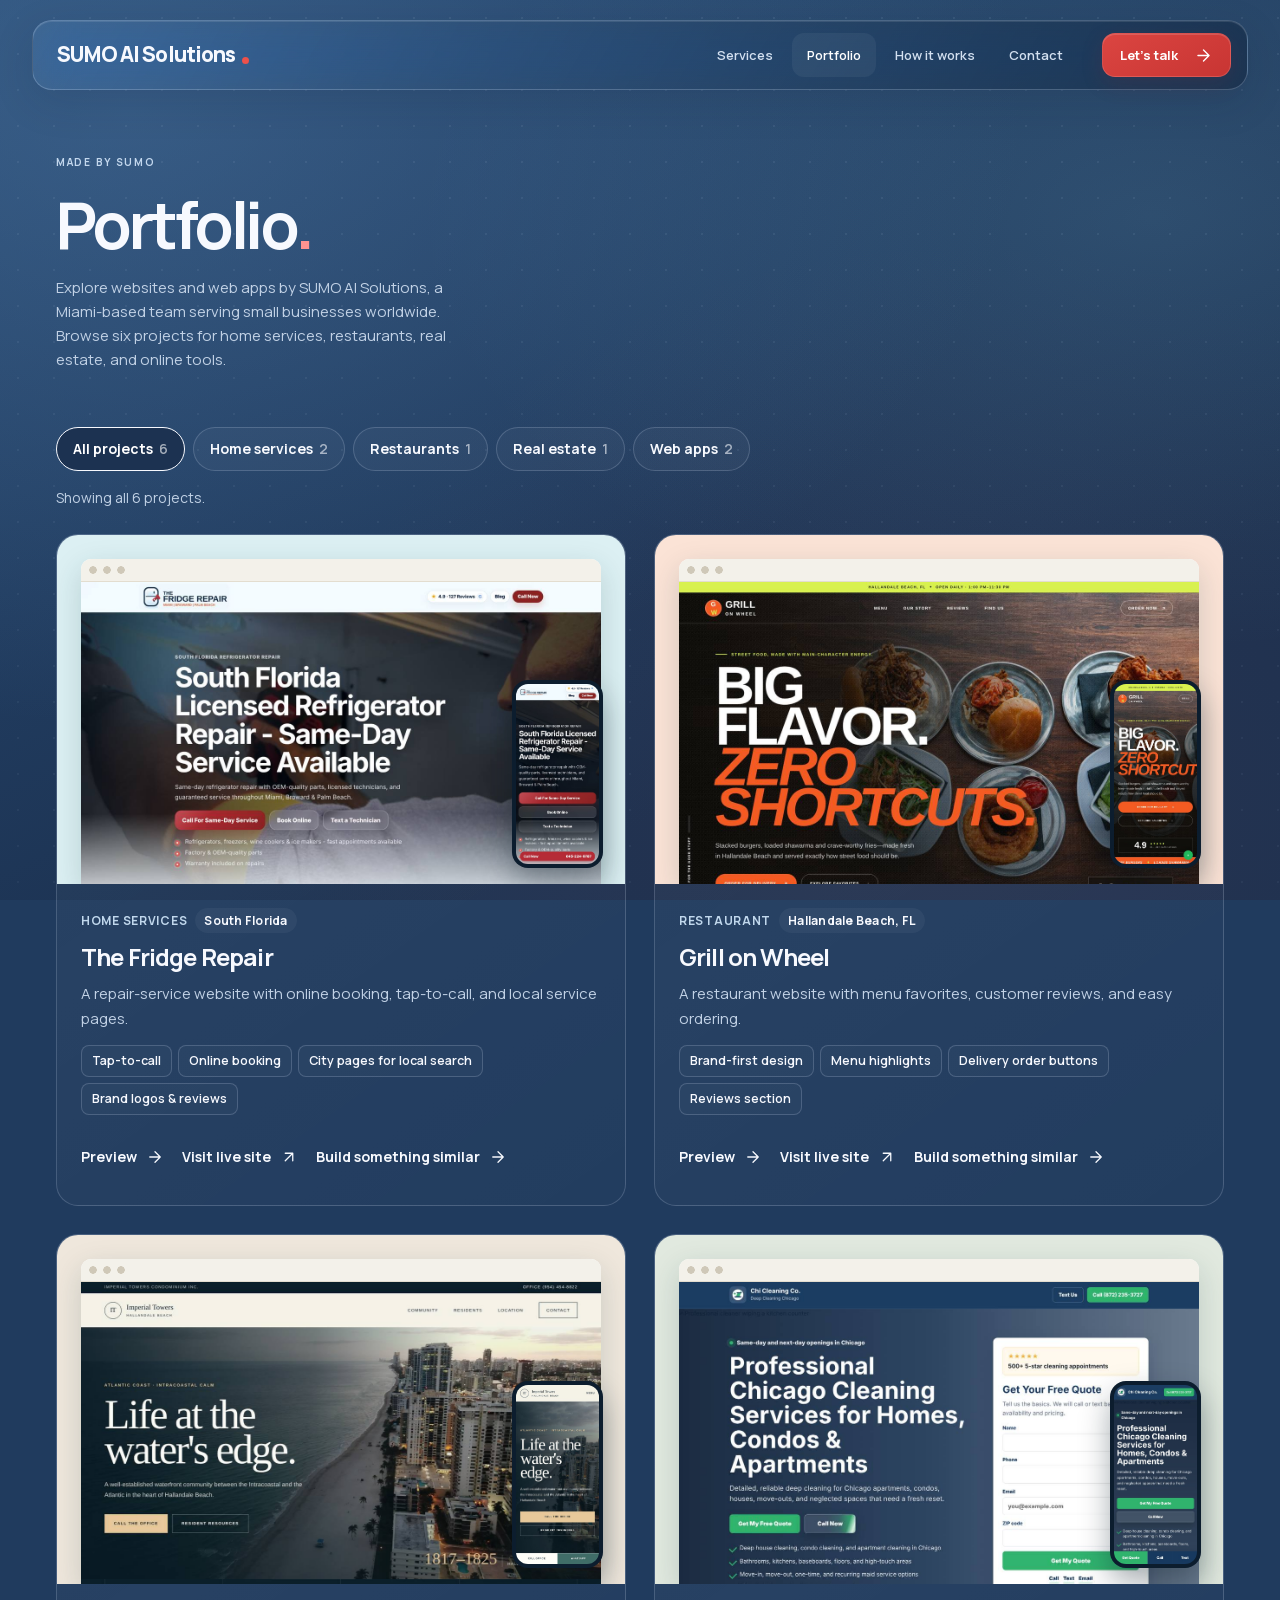
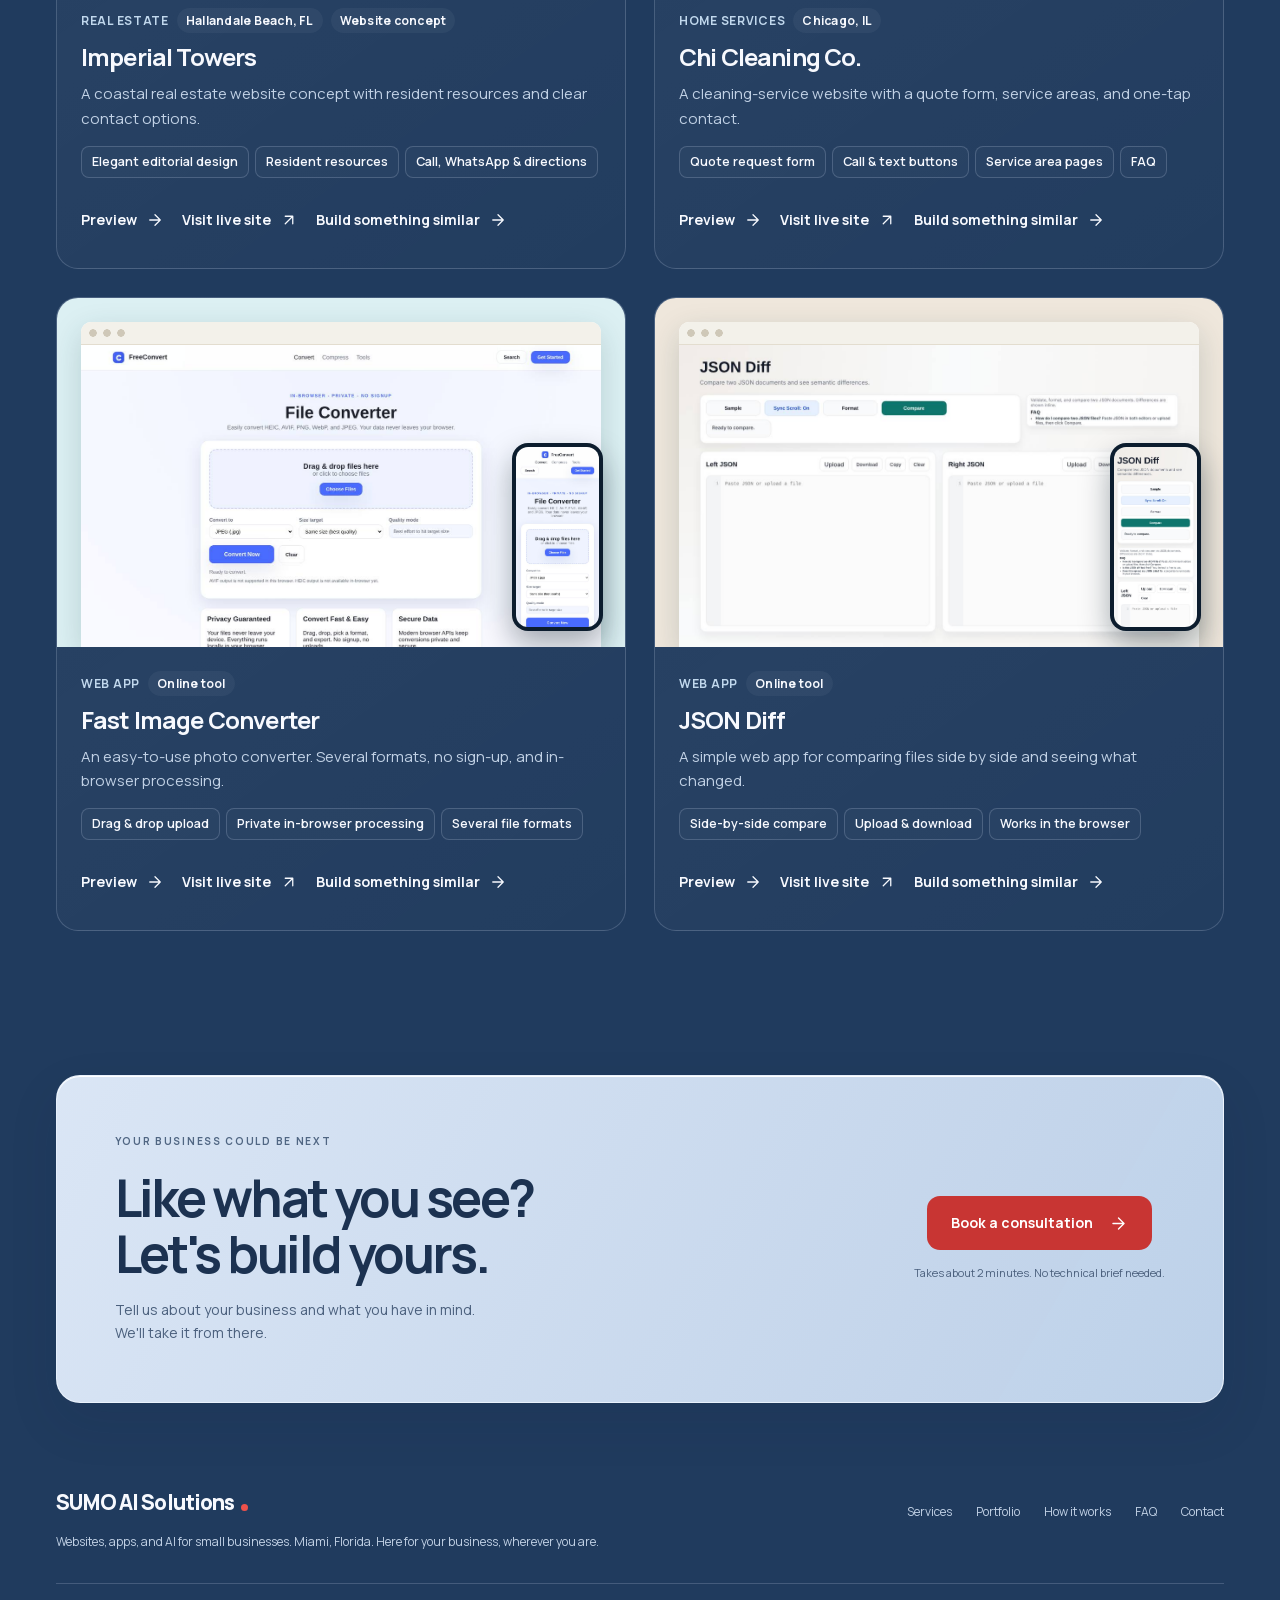
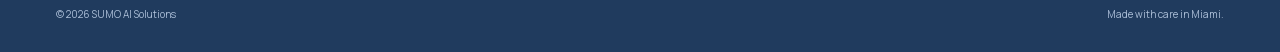
==== commit 97c3de1e: "Improve search and AI discovery with linked service data and IndexNow Clarify the business and servi" ====
--- a/portfolio/index.html
+++ b/portfolio/index.html
@@ -9,32 +9,36 @@
   <meta name="theme-color" content="#234367">
   <meta
     name="description"
-    content="See websites and web apps built by SUMO AI Solutions for small businesses: home services, restaurants, real estate, and online tools. Like what you see? Let's build yours."
+    content="Explore websites and web apps by Miami-based SUMO AI Solutions for home services, restaurants, real estate, and online tools. See six real projects."
   >
   <meta
     name="keywords"
-    content="SUMO AI Solutions portfolio, small business website examples, website portfolio, business website portfolio, landing page portfolio, restaurant website example, home services website example, real estate website example, web application portfolio, web app examples, Miami web design portfolio"
+    content="SUMO AI Solutions portfolio, website portfolio, web app portfolio, Miami web design, small business website examples"
   >
   <link rel="icon" type="image/svg+xml" href="../assets/favicon-sumo-mark.svg?v=20261116-3">
   <link rel="shortcut icon" href="../assets/favicon-sumo-mark.svg?v=20261116-3">
   <link rel="canonical" href="https://sumoaisolutions.com/portfolio/">
   <meta property="og:type" content="website">
   <meta property="og:site_name" content="SUMO AI Solutions">
-  <meta property="og:title" content="Portfolio | SUMO AI Solutions">
+  <meta property="og:title" content="Web Design &amp; App Portfolio | SUMO AI Solutions">
   <meta
     property="og:description"
-    content="Real websites and web apps for small businesses. See the work, then let's build yours."
+    content="Explore websites and web apps by Miami-based SUMO AI Solutions for home services, restaurants, real estate, and online tools. See six real projects."
   >
   <meta property="og:url" content="https://sumoaisolutions.com/portfolio/">
   <meta property="og:image" content="https://sumoaisolutions.com/assets/social-preview.png?v=20261116-3">
+  <meta property="og:image:width" content="1200">
+  <meta property="og:image:height" content="630">
+  <meta property="og:image:alt" content="SUMO AI Solutions. Websites. Apps. AI. Made for you.">
   <meta name="twitter:card" content="summary_large_image">
-  <meta name="twitter:title" content="Portfolio | SUMO AI Solutions">
+  <meta name="twitter:title" content="Web Design &amp; App Portfolio | SUMO AI Solutions">
   <meta
     name="twitter:description"
-    content="Real websites and web apps for small businesses. See the work, then let's build yours."
+    content="Explore websites and web apps by Miami-based SUMO AI Solutions for home services, restaurants, real estate, and online tools. See six real projects."
   >
   <meta name="twitter:image" content="https://sumoaisolutions.com/assets/social-preview.png?v=20261116-3">
-  <title>Portfolio | SUMO AI Solutions</title>
+  <meta name="twitter:image:alt" content="SUMO AI Solutions. Websites. Apps. AI. Made for you.">
+  <title>Web Design &amp; App Portfolio | SUMO AI Solutions</title>
   <link rel="preload" href="../assets/fonts/manrope-latin-variable.woff2" as="font" type="font/woff2" crossorigin>
   <link rel="preload" href="../style.css?v=20261116-3" as="style">
   <link rel="stylesheet" href="../style.css?v=20261116-3">
@@ -55,8 +59,24 @@
           "@type": "CollectionPage",
           "@id": "https://sumoaisolutions.com/portfolio/#page",
           "url": "https://sumoaisolutions.com/portfolio/",
-          "name": "SUMO AI Solutions Portfolio",
-          "description": "Websites and web apps built by SUMO AI Solutions for small businesses.",
+          "name": "Web Design & App Portfolio | SUMO AI Solutions",
+          "description": "Explore websites and web apps by Miami-based SUMO AI Solutions for home services, restaurants, real estate, and online tools. See six real projects.",
+          "inLanguage": "en",
+          "about": { "@id": "https://sumoaisolutions.com/#organization" },
+          "publisher": { "@id": "https://sumoaisolutions.com/#organization" },
+          "breadcrumb": { "@id": "https://sumoaisolutions.com/portfolio/#breadcrumbs" },
+          "mainEntity": {
+            "@type": "ItemList",
+            "numberOfItems": 6,
+            "itemListElement": [
+              { "@type": "ListItem", "position": 1, "name": "The Fridge Repair", "url": "https://sumoaisolutions.com/portfolio/#fridge-repair" },
+              { "@type": "ListItem", "position": 2, "name": "Grill on Wheel", "url": "https://sumoaisolutions.com/portfolio/#grill-on-wheel" },
+              { "@type": "ListItem", "position": 3, "name": "Imperial Towers", "url": "https://sumoaisolutions.com/portfolio/#imperial-towers" },
+              { "@type": "ListItem", "position": 4, "name": "Chi Cleaning Co.", "url": "https://sumoaisolutions.com/portfolio/#chicago-cleaning" },
+              { "@type": "ListItem", "position": 5, "name": "Fast Image Converter", "url": "https://sumoaisolutions.com/portfolio/#image-converter" },
+              { "@type": "ListItem", "position": 6, "name": "JSON Diff", "url": "https://sumoaisolutions.com/portfolio/#json-diff" }
+            ]
+          },
           "isPartOf": {
             "@type": "WebSite",
             "@id": "https://sumoaisolutions.com/#website"
@@ -64,6 +84,7 @@
         },
         {
           "@type": "BreadcrumbList",
+          "@id": "https://sumoaisolutions.com/portfolio/#breadcrumbs",
           "itemListElement": [
             { "@type": "ListItem", "position": 1, "name": "Home", "item": "https://sumoaisolutions.com/" },
             { "@type": "ListItem", "position": 2, "name": "Portfolio", "item": "https://sumoaisolutions.com/portfolio/" }
@@ -86,7 +107,7 @@
   </header>
 
   <main id="main">
-    <section class="page-intro" aria-labelledby="portfolioTitle"><div class="container" data-reveal><p class="eyebrow">Made by SUMO</p><h1 id="portfolioTitle">Portfolio<span class="accent-text">.</span></h1><p>A few ideas we've brought to life. Pick a project to take a closer look.</p></div></section>
+    <section class="page-intro" aria-labelledby="portfolioTitle"><div class="container" data-reveal><p class="eyebrow">Made by SUMO</p><h1 id="portfolioTitle">Portfolio<span class="accent-text">.</span></h1><p>Explore websites and web apps by SUMO AI Solutions, a Miami-based team serving small businesses worldwide. Browse six projects for home services, restaurants, real estate, and online tools.</p></div></section>
 
     <section class="section light light-2" aria-label="Projects">
       <div class="container">
